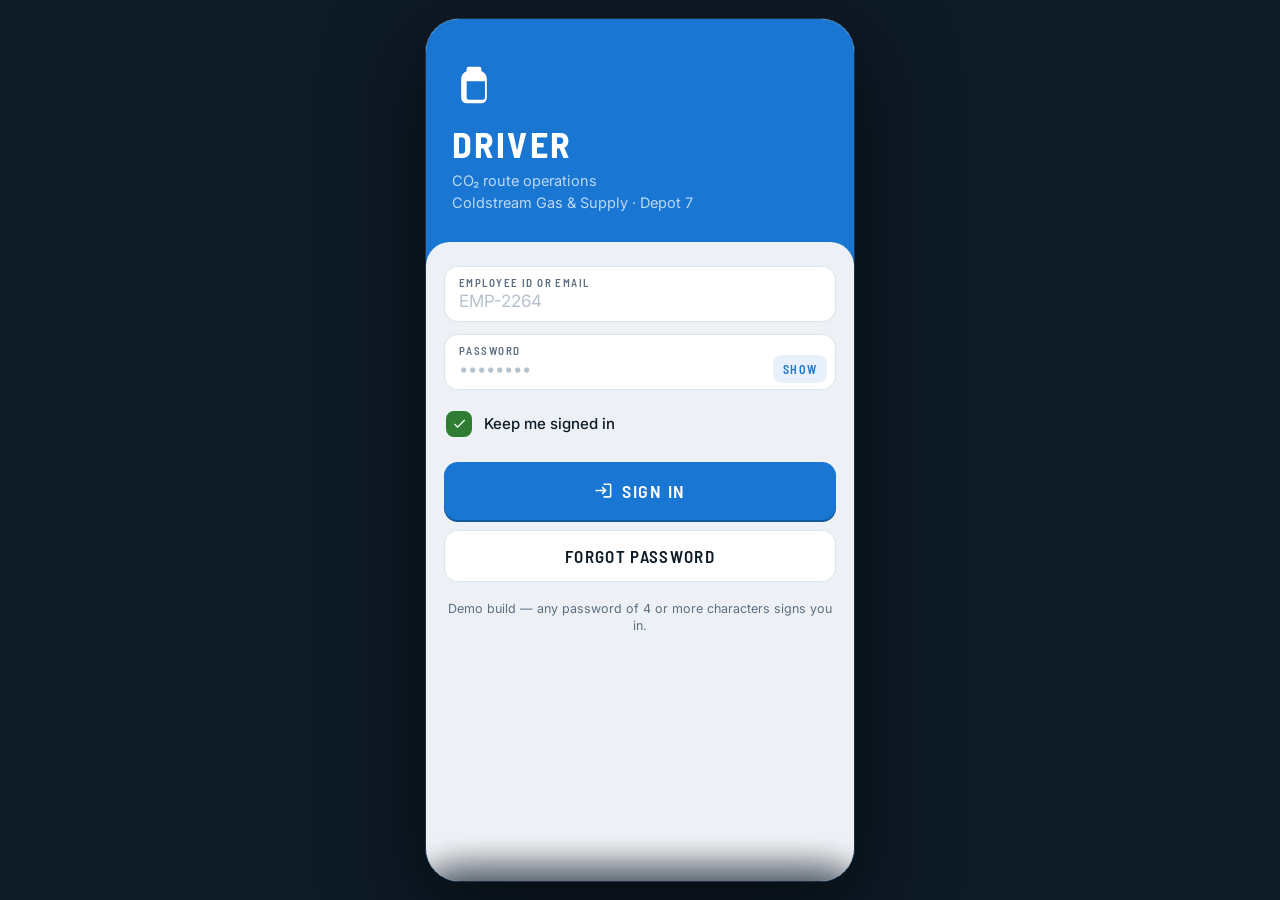
==== driver-app.html @ 8255670f "Add files via upload" ====
<!DOCTYPE html>
<html lang="en">
<head>
<meta charset="utf-8">
<meta name="viewport" content="width=device-width,initial-scale=1,viewport-fit=cover,maximum-scale=1">
<title>Driver App — CO₂ Route</title>
<meta name="theme-color" content="#1976D2">
<meta name="mobile-web-app-capable" content="yes">
<meta name="apple-mobile-web-app-capable" content="yes">
<meta name="apple-mobile-web-app-status-bar-style" content="black-translucent">
<meta name="apple-mobile-web-app-title" content="Driver">
<link rel="manifest" href="manifest.json">
<link rel="preconnect" href="https://fonts.googleapis.com">
<link rel="preconnect" href="https://fonts.gstatic.com" crossorigin>
<link href="https://fonts.googleapis.com/css2?family=Barlow+Semi+Condensed:wght@500;600;700&family=Inter:wght@400;500;600;700&display=swap" rel="stylesheet">
<style>
/* ============================================================
   DESIGN TOKENS
   Palette is fixed by brief. Neutrals + amber added for the
   states the brief implies (pending, paused, skipped).
   ============================================================ */
:root{
  --blue:#1976D2;        /* header / primary CTA        */
  --blue-dk:#12579B;
  --blue-tint:#E8F1FB;
  --green:#2E7D32;       /* completed                    */
  --green-tint:#E9F3EA;
  --cyan:#0288D1;        /* current stop                 */
  --cyan-tint:#E4F3FB;
  --red:#D32F2F;         /* problems                     */
  --red-tint:#FBEAEA;
  --amber:#F9A825;       /* paused / pending / skipped   */
  --amber-tint:#FEF5E2;

  --ink:#0E1A26;
  --slate:#5C6F80;
  --mute:#8A9AA8;
  --line:#DCE4EC;
  --canvas:#EDF1F5;
  --panel:#FFFFFF;

  --r-sm:10px; --r-md:14px; --r-lg:18px; --r-xl:24px;
  --tap:52px;
  --sh-1:0 1px 2px rgba(14,26,38,.06),0 1px 1px rgba(14,26,38,.04);
  --sh-2:0 4px 16px rgba(14,26,38,.10);
  --sh-3:0 -8px 40px rgba(14,26,38,.28);

  --display:'Barlow Semi Condensed',-apple-system,'Segoe UI',sans-serif;
  --body:'Inter',-apple-system,BlinkMacSystemFont,'Segoe UI',Roboto,sans-serif;

  --safe-t:env(safe-area-inset-top,0px);
  --safe-b:env(safe-area-inset-bottom,0px);
}
*,*::before,*::after{box-sizing:border-box}
html,body{height:100%}
body{
  margin:0;font-family:var(--body);color:var(--ink);
  background:#0E1A26;
  -webkit-font-smoothing:antialiased;
  -webkit-tap-highlight-color:transparent;
  overscroll-behavior-y:none;
}
button,input,select,textarea{font:inherit;color:inherit}
button{cursor:pointer;border:0;background:none}
:focus-visible{outline:3px solid var(--cyan);outline-offset:2px;border-radius:4px}

/* device frame on desktop; edge-to-edge on phones */
#app{
  position:relative;width:100%;max-width:430px;min-width:320px;margin:0 auto;
  height:100dvh;background:var(--canvas);overflow:hidden;
  display:flex;flex-direction:column;
}
@media (min-width:520px){
  body{display:flex;align-items:center;justify-content:center;padding:20px}
  #app{height:min(920px,96dvh);border-radius:34px;box-shadow:0 30px 90px rgba(0,0,0,.55);border:1px solid #223244}
}

/* ============================================================ TYPE */
.eyebrow{font-family:var(--display);font-size:12px;font-weight:600;letter-spacing:.14em;text-transform:uppercase;color:var(--mute)}
.num{font-family:var(--display);font-weight:700;font-variant-numeric:tabular-nums;letter-spacing:-.01em}
h1,h2,h3{margin:0;font-weight:700;letter-spacing:-.02em}

/* ============================================================ SCREENS */
.screen{display:none;flex:1;min-height:0;flex-direction:column}
.screen.on{display:flex}
.scroll{flex:1;min-height:0;overflow-y:auto;-webkit-overflow-scrolling:touch;overscroll-behavior:contain}
.pad{padding:16px 16px 28px}

/* ============================================================ TOP BAR */
.topbar{
  background:var(--blue);color:#fff;padding:calc(var(--safe-t) + 10px) 14px 0;
  box-shadow:var(--sh-2);z-index:5;flex:none;
}
.topbar.plain{padding-bottom:14px}
.tb-row{display:flex;align-items:center;gap:12px;min-height:44px}
.tb-title{font-family:var(--display);font-size:21px;font-weight:600;letter-spacing:.01em;line-height:1.1}
.tb-sub{font-size:11.5px;color:#BBD9F5;letter-spacing:.02em;margin-top:1px}
.tb-btn{
  width:44px;height:44px;border-radius:12px;display:grid;place-items:center;
  background:rgba(255,255,255,.14);color:#fff;flex:none;
}
.tb-btn:active{background:rgba(255,255,255,.28)}
.tb-btn.on{background:var(--amber);color:#3A2600}
.tb-btn svg{width:20px;height:20px;fill:currentColor}

/* ---- SIGNATURE: TANK GAUGE ------------------------------- */
.gauge{padding:12px 0 13px}
.gauge-head{display:flex;align-items:baseline;justify-content:space-between;margin-bottom:7px}
.gauge-label{font-family:var(--display);font-size:11px;font-weight:600;letter-spacing:.16em;text-transform:uppercase;color:#A8CDF0}
.gauge-read{font-family:var(--display);font-size:15px;font-weight:700;color:#fff;font-variant-numeric:tabular-nums}
.gauge-read small{font-size:11px;font-weight:600;color:#A8CDF0;letter-spacing:.06em}
.ticks{display:flex;gap:2px;height:14px;align-items:stretch}
.tick{flex:1;background:rgba(255,255,255,.16);border-radius:2px;transition:background .45s ease}
.tick.full{background:#fff}
.tick.spent{background:rgba(255,255,255,.34)}
.gauge-foot{display:flex;justify-content:space-between;margin-top:7px;font-size:11.5px;color:#BBD9F5;letter-spacing:.03em}
.gauge-foot b{color:#fff;font-family:var(--display);font-size:13px;letter-spacing:.02em}

/* ============================================================ BANNERS */
.banner{
  display:flex;gap:10px;align-items:flex-start;padding:11px 13px;border-radius:var(--r-md);
  font-size:13.5px;line-height:1.4;margin-bottom:12px;
}
.banner.paused{background:var(--amber-tint);border:1.5px solid #EBC26A;color:#6B4B00}
.banner.alert{background:var(--cyan-tint);border:1.5px solid #9BD3EF;color:#0B4A66}
.banner b{display:block;font-size:13px;margin-bottom:1px}
.banner .x{margin-left:auto;font-size:20px;line-height:1;color:inherit;opacity:.5;padding:0 2px}

/* ============================================================ BUTTONS */
.btn{
  width:100%;min-height:var(--tap);border-radius:var(--r-md);
  font-family:var(--display);font-size:17px;font-weight:600;letter-spacing:.08em;text-transform:uppercase;
  display:flex;align-items:center;justify-content:center;gap:9px;
  transition:transform .08s ease,filter .15s ease;
}
.btn:active{transform:scale(.985);filter:brightness(.94)}
.btn svg{width:19px;height:19px;fill:currentColor}
.btn-primary{background:var(--blue);color:#fff;box-shadow:0 2px 0 var(--blue-dk)}
.btn-danger{background:var(--red);color:#fff;box-shadow:0 2px 0 #9E2020}
.btn-cyan{background:var(--cyan);color:#fff;box-shadow:0 2px 0 #01669B}
.btn-green{background:var(--green);color:#fff;box-shadow:0 2px 0 #1F5B23}
.btn-ghost{background:var(--panel);color:var(--ink);border:1.5px solid var(--line)}
.btn-xl{min-height:58px;font-size:18px}
.btn:disabled{opacity:.45;box-shadow:none;pointer-events:none}
.btn-row{display:flex;gap:10px}
.btn-row .btn{flex:1}

/* ============================================================ CARDS */
.card{background:var(--panel);border-radius:var(--r-lg);box-shadow:var(--sh-1);border:1px solid var(--line);overflow:hidden}
.card + .card{margin-top:12px}
.sect{margin:22px 0 10px;display:flex;align-items:center;gap:9px}
.sect:first-child{margin-top:4px}
.sect .eyebrow{white-space:nowrap}
.sect hr{flex:1;border:0;border-top:1px solid var(--line);margin:0}

/* ---- pills ---- */
.pill{
  display:inline-flex;align-items:center;gap:5px;padding:4px 10px;border-radius:999px;
  font-family:var(--display);font-size:11.5px;font-weight:600;letter-spacing:.1em;text-transform:uppercase;
}
.pill-green{background:var(--green-tint);color:var(--green)}
.pill-cyan{background:var(--cyan-tint);color:#01659A}
.pill-blue{background:var(--blue-tint);color:var(--blue-dk)}
.pill-red{background:var(--red-tint);color:var(--red)}
.pill-amber{background:var(--amber-tint);color:#8A5C00}
.pill-grey{background:#EEF2F6;color:var(--slate)}
.dot{width:6px;height:6px;border-radius:50%;background:currentColor}

/* ============================================================ FORM FIELDS
   Full-width, rounded, inset floating label. */
.field{
  position:relative;display:block;width:100%;background:var(--panel);
  border:1.5px solid var(--line);border-radius:var(--r-md);
  padding:9px 14px 10px;margin-bottom:12px;transition:border-color .15s,box-shadow .15s;
}
.field:focus-within{border-color:var(--blue);box-shadow:0 0 0 3px rgba(25,118,210,.14)}
.field > span{
  display:block;font-family:var(--display);font-size:11px;font-weight:600;
  letter-spacing:.13em;text-transform:uppercase;color:var(--slate);margin-bottom:2px;
}
.field:focus-within > span{color:var(--blue)}
.field input,.field select,.field textarea{
  width:100%;border:0;background:none;outline:none;font-size:17px;font-weight:500;padding:0;
}
.field input::placeholder,.field textarea::placeholder{color:#B6C2CD;font-weight:400}
.field textarea{resize:none;line-height:1.45;font-size:15.5px}
.field select{-webkit-appearance:none;appearance:none;font-family:var(--display);font-size:19px;font-weight:600}
.field.sel::after{
  content:"";position:absolute;right:16px;top:50%;width:9px;height:9px;
  border-right:2.5px solid var(--slate);border-bottom:2.5px solid var(--slate);
  transform:translateY(-70%) rotate(45deg);pointer-events:none;
}
.field .unit{position:absolute;right:14px;bottom:11px;font-family:var(--display);font-size:14px;font-weight:600;color:var(--mute);letter-spacing:.06em}
.field .pre{font-family:var(--display);font-size:17px;font-weight:600;color:var(--mute);margin-right:2px}
.field .inline{display:flex;align-items:center}
.field.big input{font-family:var(--display);font-size:30px;font-weight:700;letter-spacing:-.01em}
.field.locked{background:#F4F7F9;border-style:dashed}
.field-2{display:flex;gap:10px}
.field-2 .field{flex:1}
.hint{font-size:12.5px;color:var(--slate);margin:-6px 2px 14px;line-height:1.4}

/* ---- checklist ---- */
.check{
  display:flex;align-items:center;gap:12px;min-height:var(--tap);
  padding:0 14px;border-bottom:1px solid var(--line);
}
.check:last-child{border-bottom:0}
.check input{position:absolute;opacity:0;pointer-events:none}
.check .box{
  width:26px;height:26px;border-radius:8px;border:2px solid #C2CDD8;flex:none;
  display:grid;place-items:center;transition:.15s;
}
.check .box svg{width:15px;height:15px;fill:#fff;opacity:0;transform:scale(.6);transition:.15s}
.check input:checked ~ .box{background:var(--green);border-color:var(--green)}
.check input:checked ~ .box svg{opacity:1;transform:scale(1)}
.check input:focus-visible ~ .box{outline:3px solid var(--cyan);outline-offset:2px}
.check span{font-size:15px;font-weight:500}

/* ============================================================ ROUTE LIST */
.route-item{display:block;width:100%;text-align:left;padding:15px 16px;border-bottom:1px solid var(--line)}
.route-item:last-child{border-bottom:0}
.route-item:active{background:var(--blue-tint)}
.route-top{display:flex;align-items:center;gap:10px;margin-bottom:5px}
.route-code{font-family:var(--display);font-size:18px;font-weight:700;letter-spacing:.02em}
.route-name{font-size:14px;color:var(--slate);margin-bottom:9px}
.route-meta{display:flex;align-items:center;gap:14px;font-size:12.5px;color:var(--slate)}
.route-meta b{font-family:var(--display);font-size:14px;color:var(--ink);letter-spacing:.02em}
.mini-bar{height:5px;border-radius:3px;background:var(--canvas);overflow:hidden;margin-top:11px}
.mini-bar i{display:block;height:100%;border-radius:3px;background:var(--cyan);transition:width .5s}
.mini-bar.done i{background:var(--green)}

/* ============================================================ STOP SPINE
   Sequence is real information here — stops must be run in order,
   so the route renders as a literal line with numbered nodes. */
.spine{position:relative;padding-left:38px}
.spine::before{
  content:"";position:absolute;left:14px;top:16px;bottom:16px;width:2px;
  background:repeating-linear-gradient(180deg,var(--line) 0 6px,transparent 6px 12px);
}
.stop{position:relative;margin-bottom:12px}
.node{
  position:absolute;left:-38px;top:16px;width:30px;height:30px;border-radius:50%;
  display:grid;place-items:center;font-family:var(--display);font-size:14px;font-weight:700;
  background:var(--canvas);color:var(--slate);border:2px solid var(--canvas);box-shadow:0 0 0 4px var(--canvas);
}
.node svg{width:16px;height:16px;fill:#fff}
.stop.done .node{background:var(--green);color:#fff;border-color:var(--green)}
.stop.current .node{background:var(--cyan);color:#fff;border-color:var(--cyan)}
.stop.skipped .node{background:var(--amber);color:#4A3200;border-color:var(--amber)}

.stop-card{background:var(--panel);border-radius:var(--r-lg);border:1px solid var(--line);box-shadow:var(--sh-1);padding:14px}
.stop.current .stop-card{
  border:2px solid var(--cyan);box-shadow:0 6px 22px rgba(2,136,209,.20);padding:15px 14px 14px;
}
.stop.pending .stop-card{background:#F6F8FA;box-shadow:none;border-color:#E3E9EF}
.stop.pending .cust{color:var(--slate)}
.stop.done .stop-card{border-left:4px solid var(--green)}
.stop-head{display:flex;align-items:flex-start;gap:10px;margin-bottom:3px}
.cust{font-size:16.5px;font-weight:700;letter-spacing:-.01em;line-height:1.25;flex:1}
.addr{font-size:13.5px;color:var(--slate);line-height:1.45}
.stop.current .addr{font-size:14.5px;color:#3D4E5C}
.stop-tags{display:flex;flex-wrap:wrap;gap:6px;margin-top:10px}
.readout{display:flex;gap:0;margin-top:12px;border-top:1px solid var(--line);padding-top:11px}
.readout div{flex:1;border-right:1px solid var(--line);padding-right:10px}
.readout div:last-child{border-right:0;padding-left:12px}
.readout .k{font-family:var(--display);font-size:10.5px;font-weight:600;letter-spacing:.13em;text-transform:uppercase;color:var(--mute)}
.readout .v{font-family:var(--display);font-size:19px;font-weight:700;margin-top:1px;font-variant-numeric:tabular-nums}
.readout .v.green{color:var(--green)}
.stop-note{margin-top:9px;font-size:13px;color:var(--slate);background:var(--canvas);border-radius:var(--r-sm);padding:8px 10px;line-height:1.4}
.stop .btn{margin-top:13px}
.eta{font-family:var(--display);font-size:13px;font-weight:600;color:var(--slate);letter-spacing:.04em;white-space:nowrap;padding-top:2px}

/* ============================================================ MAP */
.mapwrap{position:relative;background:#E6EDF2;border-radius:var(--r-lg);overflow:hidden;border:1px solid var(--line)}
.mapwrap svg{display:block;width:100%;height:auto}
.map-badge{
  position:absolute;left:12px;top:12px;background:rgba(255,255,255,.94);backdrop-filter:blur(6px);
  border-radius:999px;padding:6px 12px;font-family:var(--display);font-size:12px;font-weight:600;
  letter-spacing:.1em;text-transform:uppercase;color:var(--slate);box-shadow:var(--sh-1);
}
.gps-grid{display:flex;gap:10px;margin-top:12px}
.gps-grid .card{flex:1;padding:12px 13px;margin:0}
.gps-grid .k{font-family:var(--display);font-size:10.5px;font-weight:600;letter-spacing:.13em;text-transform:uppercase;color:var(--mute)}
.gps-grid .v{font-family:var(--display);font-size:20px;font-weight:700;margin-top:2px;font-variant-numeric:tabular-nums}
@keyframes ping{0%{r:7;opacity:.55}100%{r:22;opacity:0}}
.ping{animation:ping 2.2s ease-out infinite}

/* ============================================================ CHAT */
.chat{flex:1;min-height:0;display:flex;flex-direction:column;background:var(--canvas)}
.chat-log{flex:1;min-height:0;overflow-y:auto;padding:14px 14px 6px;display:flex;flex-direction:column;gap:9px}
.msg{max-width:82%;padding:10px 13px;border-radius:16px;font-size:14.5px;line-height:1.45;box-shadow:var(--sh-1)}
.msg .who{font-family:var(--display);font-size:10.5px;font-weight:600;letter-spacing:.13em;text-transform:uppercase;opacity:.65;margin-bottom:3px}
.msg .t{display:block;font-size:10.5px;opacity:.55;margin-top:5px;font-variant-numeric:tabular-nums}
.msg.them{align-self:flex-start;background:var(--panel);border-bottom-left-radius:5px}
.msg.me{align-self:flex-end;background:var(--blue);color:#fff;border-bottom-right-radius:5px}
.msg.sys{align-self:center;max-width:92%;background:var(--cyan-tint);border:1.5px solid #9BD3EF;color:#0B4A66;font-size:13px;text-align:center;border-radius:12px}
.chat-bar{flex:none;background:var(--panel);border-top:1px solid var(--line);padding:10px 12px calc(10px + var(--safe-b));display:flex;gap:9px;align-items:flex-end}
.chat-bar textarea{
  flex:1;min-height:46px;max-height:110px;border:1.5px solid var(--line);border-radius:23px;
  padding:12px 16px;font-size:15px;outline:none;resize:none;background:var(--canvas);line-height:1.35;
}
.chat-bar textarea:focus{border-color:var(--blue);background:#fff}
.icon-btn{width:46px;height:46px;border-radius:50%;flex:none;display:grid;place-items:center;background:var(--canvas);color:var(--slate);border:1.5px solid var(--line)}
.icon-btn svg{width:21px;height:21px;fill:currentColor}
.icon-btn.on{background:var(--blue);border-color:var(--blue);color:#fff}
.icon-btn.rec{background:var(--red);border-color:var(--red);color:#fff;animation:rec 1.1s ease-in-out infinite}
@keyframes rec{50%{box-shadow:0 0 0 9px rgba(211,47,47,.22)}}
.voice-strip{display:flex;gap:8px;padding:9px 14px;background:var(--panel);border-bottom:1px solid var(--line);align-items:center;flex:none}
.voice-strip .eyebrow{margin-right:auto}
.tog{display:flex;align-items:center;gap:7px;padding:6px 11px;border-radius:999px;background:var(--canvas);border:1.5px solid var(--line);font-family:var(--display);font-size:12px;font-weight:600;letter-spacing:.09em;text-transform:uppercase;color:var(--slate)}
.tog.on{background:var(--green-tint);border-color:var(--green);color:var(--green)}
.tog svg{width:15px;height:15px;fill:currentColor}

/* ============================================================ PROBLEM LIST */
.prob{display:flex;gap:12px;padding:14px 15px;border-bottom:1px solid var(--line)}
.prob:last-child{border-bottom:0}
.prob-ic{width:38px;height:38px;border-radius:11px;flex:none;display:grid;place-items:center}
.prob-ic svg{width:20px;height:20px;fill:#fff}
.prob b{display:block;font-size:15px;margin-bottom:2px}
.prob p{margin:0;font-size:13px;color:var(--slate);line-height:1.45}
.prob .t{font-family:var(--display);font-size:11.5px;letter-spacing:.08em;color:var(--mute);margin-top:6px;display:block;text-transform:uppercase}
.empty{text-align:center;padding:44px 26px;color:var(--slate)}
.empty svg{width:46px;height:46px;fill:#C6D2DC;margin-bottom:12px}
.empty b{display:block;font-size:16px;color:var(--ink);margin-bottom:5px}
.empty p{margin:0;font-size:14px;line-height:1.5}

/* ============================================================ BOTTOM NAV */
.nav{
  flex:none;display:flex;background:var(--panel);border-top:1px solid var(--line);
  padding-bottom:var(--safe-b);box-shadow:0 -2px 12px rgba(14,26,38,.05);z-index:4;
}
.nav button{
  flex:1;min-height:58px;display:flex;flex-direction:column;align-items:center;justify-content:center;gap:3px;
  color:var(--mute);position:relative;padding-top:4px;
}
.nav svg{width:23px;height:23px;fill:currentColor}
.nav span{font-family:var(--display);font-size:11px;font-weight:600;letter-spacing:.09em;text-transform:uppercase}
.nav button.on{color:var(--blue)}
.nav .badge{
  position:absolute;top:5px;right:50%;margin-right:-24px;min-width:18px;height:18px;padding:0 5px;
  border-radius:9px;background:var(--red);color:#fff;font-family:var(--display);font-size:11px;font-weight:700;
  display:grid;place-items:center;
}

/* ============================================================ SHEETS */
.scrim{position:absolute;inset:0;background:rgba(10,20,30,.55);opacity:0;pointer-events:none;transition:opacity .22s;z-index:20;backdrop-filter:blur(2px)}
.scrim.on{opacity:1;pointer-events:auto}
.sheet{
  position:absolute;left:0;right:0;bottom:0;z-index:21;background:var(--canvas);
  border-radius:var(--r-xl) var(--r-xl) 0 0;box-shadow:var(--sh-3);
  transform:translateY(101%);transition:transform .3s cubic-bezier(.32,.72,0,1);
  max-height:94%;display:flex;flex-direction:column;
}
.sheet.on{transform:translateY(0)}
.grab{width:38px;height:4px;border-radius:2px;background:#C6D2DC;margin:9px auto 0;flex:none}
.sheet-head{padding:12px 18px 13px;border-bottom:1px solid var(--line);background:var(--panel);flex:none}
.sheet-head h2{font-size:19px}
.sheet-head .sub{font-size:13.5px;color:var(--slate);margin-top:3px;line-height:1.45}
.sheet-body{overflow-y:auto;padding:16px 16px 8px;flex:1;min-height:0}
.sheet-foot{padding:12px 16px calc(14px + var(--safe-b));border-top:1px solid var(--line);background:var(--panel);flex:none}
.sheet-tags{display:flex;flex-wrap:wrap;gap:6px;margin-top:9px}

/* issue picker */
.issue{
  display:flex;align-items:center;gap:13px;width:100%;text-align:left;padding:15px;
  background:var(--panel);border:1.5px solid var(--line);border-radius:var(--r-lg);margin-bottom:11px;
}
.issue:active{transform:scale(.99)}
.issue.sel{border-color:var(--red);background:var(--red-tint)}
.issue-ic{width:44px;height:44px;border-radius:13px;flex:none;display:grid;place-items:center}
.issue-ic svg{width:23px;height:23px;fill:#fff}
.issue b{display:block;font-size:16px;margin-bottom:2px}
.issue p{margin:0;font-size:13px;color:var(--slate);line-height:1.4}

/* ============================================================ SUMMARY */
.metrics{display:grid;grid-template-columns:1fr 1fr;gap:11px}
.metric{background:var(--panel);border:1px solid var(--line);border-radius:var(--r-lg);padding:14px;box-shadow:var(--sh-1)}
.metric .k{font-family:var(--display);font-size:11px;font-weight:600;letter-spacing:.13em;text-transform:uppercase;color:var(--slate);line-height:1.3}
.metric .v{font-family:var(--display);font-size:32px;font-weight:700;margin-top:6px;line-height:1;font-variant-numeric:tabular-nums;letter-spacing:-.02em}
.metric .u{font-size:14px;font-weight:600;color:var(--mute);margin-left:3px}
.metric.wide{grid-column:1/-1}
.metric.green .v{color:var(--green)}
.metric.blue .v{color:var(--blue)}
.hero-tank{background:var(--ink);color:#fff;border-radius:var(--r-lg);padding:18px;text-align:center;margin-bottom:14px}
.hero-tank .k{font-family:var(--display);font-size:11.5px;letter-spacing:.18em;text-transform:uppercase;color:#7E93A5}
.hero-tank .v{font-family:var(--display);font-size:52px;font-weight:700;line-height:1;margin:7px 0 2px;letter-spacing:-.02em}
.hero-tank .s{font-size:13px;color:#9DB2C2}

/* ============================================================ TOAST */
.toast{
  position:absolute;left:14px;right:14px;bottom:calc(74px + var(--safe-b));z-index:40;
  background:var(--ink);color:#fff;border-radius:var(--r-md);padding:13px 15px;
  font-size:14px;line-height:1.4;box-shadow:var(--sh-2);display:flex;gap:10px;align-items:center;
  transform:translateY(20px);opacity:0;pointer-events:none;transition:.25s;
}
.toast.on{transform:translateY(0);opacity:1}
.toast svg{width:19px;height:19px;fill:#6FD07A;flex:none}
.toast.warn svg{fill:var(--amber)}

.splash{position:absolute;inset:0;background:var(--blue);z-index:60;display:grid;place-items:center;transition:opacity .4s}
.splash.off{opacity:0;pointer-events:none}
.splash .mark{text-align:center;color:#fff}
.splash .mark svg{width:62px;height:62px;fill:#fff;margin-bottom:14px}
.splash .mark b{display:block;font-family:var(--display);font-size:26px;letter-spacing:.08em;text-transform:uppercase}
.splash .mark span{font-size:13px;color:#BBD9F5;letter-spacing:.05em}

/* ============================================================ AUTH */
.auth{background:var(--blue)}
.auth-wrap{flex:1;min-height:0;overflow-y:auto;display:flex;flex-direction:column}
.auth-top{padding:calc(var(--safe-t) + 44px) 26px 28px;color:#fff;flex:none}
.auth-top > svg{width:44px;height:44px;fill:#fff;margin-bottom:15px}
.auth-top h1{font-family:var(--display);font-size:36px;letter-spacing:.06em;text-transform:uppercase;line-height:1}
.auth-top p{margin:8px 0 0;font-size:14.5px;color:#BBD9F5;line-height:1.5}
.auth-card{background:var(--canvas);border-radius:var(--r-xl) var(--r-xl) 0 0;padding:24px 18px calc(26px + var(--safe-b));flex:1}
.field .rev{
  position:absolute;right:8px;bottom:6px;padding:7px 10px;border-radius:9px;
  font-family:var(--display);font-size:12px;font-weight:600;letter-spacing:.1em;
  text-transform:uppercase;color:var(--blue);background:var(--blue-tint);
}
.check.bare{background:none;border:0;padding:0;margin:2px 2px 16px;min-height:44px}
.errmsg{
  display:flex;gap:8px;align-items:center;background:var(--red-tint);color:var(--red);
  border-radius:var(--r-md);padding:11px 13px;font-size:13.5px;line-height:1.4;margin:-4px 0 14px;
}
.field.err{border-color:var(--red)}
.field.err > span{color:var(--red)}

/* ============================================================ HOME */
.hero{
  background:linear-gradient(158deg,#1E86EA 0%,#1976D2 46%,#12579B 100%);
  color:#fff;border-radius:var(--r-xl);padding:17px 17px 15px;box-shadow:var(--sh-2);
}
.hero-top{display:flex;align-items:flex-start;gap:10px;margin-bottom:13px}
.hero-top .k{font-family:var(--display);font-size:11px;font-weight:600;letter-spacing:.16em;text-transform:uppercase;color:#A8CDF0}
.hero-top h2{font-size:19px;letter-spacing:-.01em;margin-top:3px;line-height:1.25}
.hero .pill{background:rgba(255,255,255,.2);color:#fff}
.hero .btn{margin-top:13px}
.hero .btn-white{background:#fff;color:var(--blue-dk);box-shadow:0 2px 0 rgba(0,0,0,.14)}
.hero-line{display:flex;gap:14px;font-size:12.5px;color:#BBD9F5;margin-top:11px}
.hero-line b{font-family:var(--display);font-size:15px;color:#fff;letter-spacing:.02em}
.hero.off{background:var(--panel);color:var(--ink);border:1px solid var(--line);box-shadow:var(--sh-1)}
.hero.off .k{color:var(--mute)}
.hero.off .hero-line{color:var(--slate)}
.hero.off .hero-line b{color:var(--ink)}
.hero.off .pill{background:var(--blue-tint);color:var(--blue-dk)}

.strip{display:flex;background:var(--panel);border:1px solid var(--line);border-radius:var(--r-lg);overflow:hidden;box-shadow:var(--sh-1)}
.strip div{flex:1;padding:12px 6px;border-right:1px solid var(--line);text-align:center}
.strip div:last-child{border-right:0}
.strip .k{font-family:var(--display);font-size:10px;font-weight:600;letter-spacing:.1em;text-transform:uppercase;color:var(--mute)}
.strip .v{font-family:var(--display);font-size:20px;font-weight:700;margin-top:2px;font-variant-numeric:tabular-nums}

.quick{display:grid;grid-template-columns:1fr 1fr;gap:11px}
.tile{
  background:var(--panel);border:1px solid var(--line);border-radius:var(--r-lg);padding:14px;
  text-align:left;box-shadow:var(--sh-1);min-height:104px;display:flex;flex-direction:column;
  justify-content:flex-end;position:relative;
}
.tile:active{transform:scale(.985)}
.tile .ic{width:38px;height:38px;border-radius:12px;display:grid;place-items:center;margin-bottom:auto}
.tile .ic svg{width:20px;height:20px;fill:#fff}
.tile b{font-size:15px;display:block;margin-top:11px;letter-spacing:-.01em}
.tile small{font-size:12.5px;color:var(--slate);line-height:1.35;display:block;margin-top:2px}
.tile .n{
  position:absolute;top:12px;right:12px;min-width:20px;height:20px;padding:0 6px;border-radius:10px;
  background:var(--red);color:#fff;font-family:var(--display);font-size:12px;font-weight:700;display:grid;place-items:center;
}
.tile.dim{opacity:.55}

/* ============================================================ AVATAR + PROFILE */
.avatar{
  width:44px;height:44px;border-radius:14px;display:grid;place-items:center;flex:none;
  font-family:var(--display);font-size:17px;font-weight:700;letter-spacing:.04em;
  background:rgba(255,255,255,.2);color:#fff;
}
.avatar.lg{width:74px;height:74px;border-radius:24px;font-size:29px;background:var(--blue-tint);color:var(--blue)}
.prof-head{display:flex;gap:15px;align-items:center;padding:4px 2px 6px}
.prof-head h2{font-size:21px;letter-spacing:-.02em}
.prof-head p{margin:2px 0 8px;font-size:13.5px;color:var(--slate)}

.row{display:flex;align-items:center;gap:12px;width:100%;text-align:left;padding:13px 15px;border-bottom:1px solid var(--line);min-height:var(--tap)}
.row:last-child{border-bottom:0}
.row .ic{width:36px;height:36px;border-radius:11px;display:grid;place-items:center;background:var(--blue-tint);color:var(--blue);flex:none}
.row .ic svg{width:19px;height:19px;fill:currentColor}
.row .tx{flex:1;min-width:0}
.row b{font-size:15px;font-weight:600;display:block;letter-spacing:-.01em}
.row small{font-size:12.5px;color:var(--slate);display:block;margin-top:1px;line-height:1.35}
.row .chev{width:8px;height:8px;border-right:2.5px solid #B6C2CD;border-bottom:2.5px solid #B6C2CD;transform:rotate(-45deg);flex:none;margin-left:4px}
.row .val{font-family:var(--display);font-size:15px;font-weight:600;color:var(--slate);letter-spacing:.02em;white-space:nowrap}
.row.danger .ic{background:var(--red-tint);color:var(--red)}
.row.danger b{color:var(--red)}
button.row:active{background:var(--canvas)}

.sw{width:48px;height:28px;border-radius:14px;background:#C9D4DE;position:relative;transition:background .2s;flex:none}
.sw i{position:absolute;top:3px;left:3px;width:22px;height:22px;border-radius:50%;background:#fff;transition:left .2s;box-shadow:0 1px 3px rgba(14,26,38,.32)}
.sw.on{background:var(--green)}
.sw.on i{left:23px}

/* ============================================================ PASSWORD */
.reqs{display:grid;gap:7px;margin:-2px 2px 14px}
.req{display:flex;align-items:center;gap:9px;font-size:13px;color:var(--slate)}
.req i{width:17px;height:17px;border-radius:50%;border:1.5px solid #C6D2DC;display:grid;place-items:center;flex:none}
.req i svg{width:10px;height:10px;fill:#fff;opacity:0;transition:.15s}
.req.ok{color:var(--green)}
.req.ok i{background:var(--green);border-color:var(--green)}
.req.ok i svg{opacity:1}
.meter{height:6px;border-radius:3px;background:#E0E7ED;overflow:hidden;margin:-4px 2px 7px}
.meter i{display:block;height:100%;width:0;border-radius:3px;transition:width .3s,background .3s}
.meter-lbl{font-family:var(--display);font-size:11.5px;font-weight:600;letter-spacing:.11em;text-transform:uppercase;margin:0 2px 14px}

.navslot{flex:none}

@media (prefers-reduced-motion:reduce){
  *{animation-duration:.01ms!important;transition-duration:.01ms!important}
}
</style>
</head>
<body>
<div id="app" role="application" aria-label="CO2 driver route app">

  <!-- ═══════════ SPLASH ═══════════ -->
  <div class="splash" id="splash">
    <div class="mark">
      <svg viewBox="0 0 24 24"><path d="M9 2h6a1 1 0 0 1 1 1v1.4a5 5 0 0 1 3 4.6v10a3 3 0 0 1-3 3H8a3 3 0 0 1-3-3V9a5 5 0 0 1 3-4.6V3a1 1 0 0 1 1-1zm-1 8v9a1 1 0 0 0 1 1h8a1 1 0 0 0 1-1v-9H8z"/></svg>
      <b>Driver</b><span>CO₂ Route Operations</span>
    </div>
  </div>

  <!-- ═══════════ 0a. SIGN IN ═══════════ -->
  <section class="screen auth" id="s-login" aria-label="Sign in">
    <div class="auth-wrap">
      <div class="auth-top">
        <svg viewBox="0 0 24 24"><path d="M9 2h6a1 1 0 0 1 1 1v1.4a5 5 0 0 1 3 4.6v10a3 3 0 0 1-3 3H8a3 3 0 0 1-3-3V9a5 5 0 0 1 3-4.6V3a1 1 0 0 1 1-1zm-1 8v9a1 1 0 0 0 1 1h8a1 1 0 0 0 1-1v-9H8z"/></svg>
        <h1>Driver</h1>
        <p>CO₂ route operations<br>Coldstream Gas &amp; Supply · Depot 7</p>
      </div>
      <div class="auth-card">
        <label class="field">
          <span>Employee ID or email</span>
          <input id="l-user" type="text" autocomplete="username" autocapitalize="none" spellcheck="false" placeholder="EMP-2264">
        </label>
        <label class="field">
          <span>Password</span>
          <input id="l-pass" type="password" autocomplete="current-password" placeholder="••••••••">
          <button class="rev" id="l-rev" type="button" aria-label="Show password">Show</button>
        </label>
        <div id="l-err"></div>
        <label class="check bare">
          <input type="checkbox" id="l-keep" checked>
          <i class="box"><svg viewBox="0 0 24 24"><path d="M9 16.2 4.8 12l-1.4 1.4L9 19 21 7l-1.4-1.4z"/></svg></i>
          <span>Keep me signed in</span>
        </label>
        <button class="btn btn-primary btn-xl" id="btn-login">
          <svg viewBox="0 0 24 24"><path d="M11 7 9.6 8.4 12.2 11H2v2h10.2l-2.6 2.6L11 17l5-5-5-5zm9-4h-8v2h8v14h-8v2h8a2 2 0 0 0 2-2V5a2 2 0 0 0-2-2z"/></svg>
          Sign in
        </button>
        <button class="btn btn-ghost" id="btn-forgot" style="margin-top:10px">Forgot password</button>
        <p class="hint" style="margin:18px 2px 0;text-align:center">Demo build — any password of 4 or more characters signs you in.</p>
      </div>
    </div>
  </section>

  <!-- ═══════════ 0b. HOME ═══════════ -->
  <section class="screen" id="s-home" aria-label="Home">
    <header class="topbar plain">
      <div class="tb-row">
        <button class="avatar" id="home-avatar" aria-label="Open profile">ME</button>
        <div style="flex:1;min-width:0">
          <div class="tb-title" id="home-greet">Good morning, Marcus</div>
          <div class="tb-sub" id="home-date">Mon 25 Aug · Depot 7</div>
        </div>
        <button class="tb-btn" id="bell-home" aria-label="Dispatch alerts">
          <svg viewBox="0 0 24 24"><path d="M12 22a2.5 2.5 0 0 0 2.45-2h-4.9A2.5 2.5 0 0 0 12 22zm7-6v-5a7 7 0 0 0-5.5-6.83V3a1.5 1.5 0 0 0-3 0v1.17A7 7 0 0 0 5 11v5l-1.6 1.6a1 1 0 0 0 .7 1.7h15.8a1 1 0 0 0 .7-1.7L19 16z"/></svg>
        </button>
      </div>
    </header>
    <div class="scroll"><div class="pad">
      <div id="home-hero"></div>
      <div class="sect"><span class="eyebrow">Today</span><hr></div>
      <div class="strip" id="home-strip"></div>
      <div class="sect"><span class="eyebrow">Quick actions</span><hr></div>
      <div class="quick" id="home-quick"></div>
      <div class="sect"><span class="eyebrow">From dispatch</span><hr></div>
      <div class="card" id="home-msg"></div>
      <div class="sect"><span class="eyebrow">Last 7 days</span><hr></div>
      <div class="card" id="home-week"></div>
    </div></div>
    <div class="navslot" data-homenav></div>
  </section>

  <!-- ═══════════ 1a. ROUTE SELECTION ═══════════ -->
  <section class="screen" id="s-routes" aria-label="Select route">
    <header class="topbar plain">
      <div class="tb-row">
        <button class="tb-btn" id="routes-home" aria-label="Back to home">
          <svg viewBox="0 0 24 24"><path d="M15.4 7.4 14 6l-6 6 6 6 1.4-1.4-4.6-4.6z"/></svg>
        </button>
        <div style="flex:1">
          <div class="tb-title">My Routes</div>
          <div class="tb-sub" id="greet">Marcus Ellery · Depot 7 · Mon 25 Aug</div>
        </div>
        <button class="tb-btn" id="bell-routes" aria-label="Enable dispatch alerts">
          <svg viewBox="0 0 24 24"><path d="M12 22a2.5 2.5 0 0 0 2.45-2h-4.9A2.5 2.5 0 0 0 12 22zm7-6v-5a7 7 0 0 0-5.5-6.83V3a1.5 1.5 0 0 0-3 0v1.17A7 7 0 0 0 5 11v5l-1.6 1.6a1 1 0 0 0 .7 1.7h15.8a1 1 0 0 0 .7-1.7L19 16z"/></svg>
        </button>
      </div>
    </header>
    <div class="scroll"><div class="pad">
      <div class="sect"><span class="eyebrow">Today</span><hr></div>
      <div class="card" id="routes-today"></div>
      <div class="sect"><span class="eyebrow">Past routes</span><hr></div>
      <div class="card" id="routes-past"></div>
      <p class="hint" style="margin-top:16px">Routes are assigned by dispatch. Tap a past route to review its delivery log.</p>
    </div></div>
    <div class="navslot" data-homenav></div>
  </section>

  <!-- ═══════════ 1b. TRUCK INSPECTION / CLOCK IN ═══════════ -->
  <section class="screen" id="s-inspect" aria-label="Truck inspection and clock in">
    <header class="topbar plain">
      <div class="tb-row">
        <button class="tb-btn" id="back-routes" aria-label="Back to routes">
          <svg viewBox="0 0 24 24"><path d="M15.4 7.4 14 6l-6 6 6 6 1.4-1.4-4.6-4.6z"/></svg>
        </button>
        <div style="flex:1">
          <div class="tb-title">Pre-Trip Inspection</div>
          <div class="tb-sub" id="inspect-route">RT-4472 · Northline · 5 stops</div>
        </div>
      </div>
    </header>
    <div class="scroll"><div class="pad">
      <div class="sect"><span class="eyebrow">Vehicle</span><hr></div>
      <label class="field sel">
        <span>Assigned truck</span>
        <select id="f-truck">
          <option value="TRK-001">TRK-001 · Freightliner M2 · 6,000 lb</option>
          <option value="TRK-004">TRK-004 · Isuzu NPR · 4,000 lb</option>
          <option value="TRK-009">TRK-009 · Hino 268 · 8,000 lb</option>
        </select>
      </label>
      <div class="field-2">
        <label class="field big">
          <span>Fuel level</span>
          <input id="f-fuel" type="number" inputmode="numeric" min="0" max="100" value="88">
          <i class="unit">%</i>
        </label>
        <label class="field big">
          <span>CO₂ on board</span>
          <input id="f-co2" type="number" inputmode="numeric" min="0" step="10" value="4200">
          <i class="unit">LBS</i>
        </label>
      </div>
      <p class="hint">Read the tank gauge before you pull out. This sets your starting inventory for the route.</p>

      <div class="sect"><span class="eyebrow">Safety check</span><hr></div>
      <div class="card" id="checklist"></div>
      <p class="hint" style="margin-top:11px">All four items must be checked before you can clock in.</p>

      <button class="btn btn-primary btn-xl" id="btn-clockin" disabled style="margin-top:6px">
        <svg viewBox="0 0 24 24"><path d="M12 2a10 10 0 1 0 0 20 10 10 0 0 0 0-20zm1 10.6V6h-2v7.4l5.2 3.1 1-1.7-4.2-2.2z"/></svg>
        Clock in &amp; start route
      </button>
    </div></div>
  </section>

  <!-- ═══════════ 2. ACTIVE ROUTE (tabs) ═══════════ -->
  <section class="screen" id="s-active" aria-label="Active route">
    <header class="topbar" id="topbar-active">
      <div class="tb-row">
        <button class="tb-btn" id="active-home" aria-label="Back to home">
          <svg viewBox="0 0 24 24"><path d="M12 3 2 12h3v8h6v-5h2v5h6v-8h3L12 3z"/></svg>
        </button>
        <div style="flex:1;min-width:0">
          <div class="tb-title">Driver App</div>
          <div class="tb-sub" id="active-sub">RT-4472 · TRK-001 · On shift 0:00</div>
        </div>
        <button class="tb-btn" id="btn-pause" aria-label="Pause route" aria-pressed="false">
          <svg viewBox="0 0 24 24" id="pause-ic"><path d="M8 5h3v14H8zm5 0h3v14h-3z"/></svg>
        </button>
      </div>
      <!-- SIGNATURE: tank gauge doubles as route progress -->
      <div class="gauge">
        <div class="gauge-head">
          <span class="gauge-label">On truck</span>
          <span class="gauge-read"><span id="g-lbs">4,200</span> <small>LBS CO₂</small></span>
        </div>
        <div class="ticks" id="ticks" role="img" aria-label="CO2 remaining on truck"></div>
        <div class="gauge-foot">
          <span><b id="g-stops">0/5</b> stops complete</span>
          <span id="g-delivered">0 lb delivered</span>
        </div>
      </div>
    </header>

    <!-- Tab: ROUTE -->
    <div class="scroll" id="tab-route"><div class="pad">
      <div id="banners"></div>
      <div style="display:flex;flex-direction:column;gap:10px;margin-bottom:20px">
        <button class="btn btn-danger" id="btn-problem">
          <svg viewBox="0 0 24 24"><path d="M12 2 1 21h22L12 2zm1 14h-2v2h2v-2zm0-7h-2v5h2V9z"/></svg>
          Report problem
        </button>
        <button class="btn btn-primary btn-xl" id="btn-next">
          <svg viewBox="0 0 24 24"><path d="M21.7 11.3 12.7 2.3a1 1 0 0 0-1.4 0l-9 9a1 1 0 0 0 0 1.4l9 9a1 1 0 0 0 1.4 0l9-9a1 1 0 0 0 0-1.4zM13 14v-2.5h-3V15H8v-4.5a1 1 0 0 1 1-1h4V7l3.5 3.5L13 14z"/></svg>
          Next stop
        </button>
      </div>
      <div class="sect"><span class="eyebrow">Stop sequence</span><hr></div>
      <div class="spine" id="stops"></div>
      <div id="finish-wrap"></div>
    </div></div>

    <!-- Tab: MAP -->
    <div class="scroll" id="tab-map" style="display:none"><div class="pad">
      <div class="mapwrap">
        <div class="map-badge" id="map-badge">Locating…</div>
        <svg id="map-svg" viewBox="0 0 360 330" aria-label="Route map"></svg>
      </div>
      <div class="gps-grid">
        <div class="card"><div class="k">To next stop</div><div class="v" id="gps-dist">—</div></div>
        <div class="card"><div class="k">Speed</div><div class="v" id="gps-speed">—</div></div>
      </div>
      <div class="gps-grid">
        <div class="card"><div class="k">Latitude</div><div class="v" id="gps-lat" style="font-size:15px">—</div></div>
        <div class="card"><div class="k">Longitude</div><div class="v" id="gps-lng" style="font-size:15px">—</div></div>
      </div>
      <p class="hint" id="gps-note" style="margin-top:12px">Live position updates while the app is open.</p>
      <button class="btn btn-cyan" id="btn-navigate" style="margin-bottom:10px">
        <svg viewBox="0 0 24 24"><path d="m21 3-8 18-2.5-7.5L3 11z"/></svg>
        Open turn-by-turn
      </button>
      <button class="btn btn-ghost" id="btn-recenter">Re-center on me</button>
    </div></div>

    <!-- Tab: CHAT -->
    <div class="chat" id="tab-chat" style="display:none">
      <div class="voice-strip">
        <span class="eyebrow">Dispatch · Reina O.</span>
        <button class="tog" id="tog-tts" aria-pressed="false">
          <svg viewBox="0 0 24 24"><path d="M4 9v6h4l5 5V4L8 9H4zm13.5 3a4.5 4.5 0 0 0-2.5-4v8a4.5 4.5 0 0 0 2.5-4z"/></svg>
          Read aloud
        </button>
        <button class="tog" id="tog-hands" aria-pressed="false">
          <svg viewBox="0 0 24 24"><path d="M12 14a3 3 0 0 0 3-3V5a3 3 0 0 0-6 0v6a3 3 0 0 0 3 3zm5-3a5 5 0 0 1-4 4.9V19h3v2H8v-2h3v-3.1A5 5 0 0 1 7 11h2a3 3 0 0 0 6 0h2z"/></svg>
          Hands-free
        </button>
      </div>
      <div class="chat-log" id="chat-log" aria-live="polite"></div>
      <div class="chat-bar">
        <button class="icon-btn" id="btn-mic" aria-label="Dictate message">
          <svg viewBox="0 0 24 24"><path d="M12 14a3 3 0 0 0 3-3V5a3 3 0 0 0-6 0v6a3 3 0 0 0 3 3zm5-3a5 5 0 0 1-4 4.9V19h3v2H8v-2h3v-3.1A5 5 0 0 1 7 11h2a3 3 0 0 0 6 0h2z"/></svg>
        </button>
        <textarea id="chat-input" rows="1" placeholder="Message dispatch…" aria-label="Message dispatch"></textarea>
        <button class="icon-btn on" id="btn-send" aria-label="Send message">
          <svg viewBox="0 0 24 24"><path d="m3 20 18-8L3 4v6l12 2-12 2z"/></svg>
        </button>
      </div>
    </div>

    <!-- Tab: PROBLEMS -->
    <div class="scroll" id="tab-problems" style="display:none"><div class="pad">
      <div class="sect"><span class="eyebrow">Logged this shift</span><hr></div>
      <div class="card" id="problems-list"></div>
      <button class="btn btn-danger" id="btn-problem-2" style="margin-top:16px">
        <svg viewBox="0 0 24 24"><path d="M12 2 1 21h22L12 2zm1 14h-2v2h2v-2zm0-7h-2v5h2V9z"/></svg>
        Report problem
      </button>
    </div></div>

    <nav class="nav" id="nav" aria-label="Sections">
      <button data-tab="route" class="on"><svg viewBox="0 0 24 24"><path d="M6.5 2a3.5 3.5 0 0 0-1 6.86V15a1 1 0 0 0 1 1H14a1.5 1.5 0 0 1 0 3H9.9a3.5 3.5 0 1 0 0 2H14a3.5 3.5 0 0 0 0-7H7.5V8.86A3.5 3.5 0 0 0 6.5 2zm11 8a3.5 3.5 0 0 0-3.5 3.5c0 2.4 3.5 6.5 3.5 6.5s3.5-4.1 3.5-6.5A3.5 3.5 0 0 0 17.5 10z"/></svg><span>Route</span></button>
      <button data-tab="map"><svg viewBox="0 0 24 24"><path d="m15 5-6-2-6 2v16l6-2 6 2 6-2V3l-6 2zm0 14-6-2V5l6 2v12z"/></svg><span>Map</span></button>
      <button data-tab="chat"><svg viewBox="0 0 24 24"><path d="M20 2H4a2 2 0 0 0-2 2v18l4-4h14a2 2 0 0 0 2-2V4a2 2 0 0 0-2-2zM7 9h10v2H7V9zm7 5H7v-2h7v2zm3-6H7V6h10v2z"/></svg><span>Chat</span><i class="badge" id="badge-chat" hidden>1</i></button>
      <button data-tab="problems"><svg viewBox="0 0 24 24"><path d="M12 2 1 21h22L12 2zm1 14h-2v2h2v-2zm0-7h-2v5h2V9z"/></svg><span>Problems</span><i class="badge" id="badge-prob" hidden>0</i></button>
    </nav>
  </section>

  <!-- ═══════════ 5. WRAP-UP ═══════════ -->
  <section class="screen" id="s-wrap" aria-label="Route summary">
    <header class="topbar plain">
      <div class="tb-row">
        <div style="flex:1">
          <div class="tb-title">Route Complete</div>
          <div class="tb-sub" id="wrap-sub">RT-4472 · TRK-001</div>
        </div>
      </div>
    </header>
    <div class="scroll"><div class="pad">
      <div class="hero-tank">
        <div class="k">CO₂ delivered</div>
        <div class="v" id="w-co2">0</div>
        <div class="s">pounds across <span id="w-stops">0</span> stops</div>
      </div>
      <div class="metrics">
        <div class="metric"><div class="k">Driving time</div><div class="v" id="w-time">0:00</div></div>
        <div class="metric"><div class="k">Mileage</div><div class="v" id="w-miles">0<span class="u">mi</span></div></div>
        <div class="metric green"><div class="k">Money collected</div><div class="v" id="w-cash">$0</div></div>
        <div class="metric blue"><div class="k">Tank remaining</div><div class="v" id="w-left">0<span class="u">lb</span></div></div>
        <div class="metric wide"><div class="k">Issues reported</div><div class="v" id="w-probs">0</div></div>
      </div>
      <div class="sect"><span class="eyebrow">Delivery log</span><hr></div>
      <div class="card" id="wrap-log"></div>
      <button class="btn btn-primary btn-xl" id="btn-clockout" style="margin-top:20px">
        <svg viewBox="0 0 24 24"><path d="M9 16.2 4.8 12l-1.4 1.4L9 19 21 7l-1.4-1.4z"/></svg>
        Submit &amp; clock out
      </button>
      <button class="btn btn-ghost" id="btn-back-route" style="margin-top:10px">Back to route</button>
    </div></div>
  </section>

  <!-- ═══════════ 6. PROFILE ═══════════ -->
  <section class="screen" id="s-profile" aria-label="Profile">
    <header class="topbar plain">
      <div class="tb-row">
        <button class="tb-btn" id="prof-back" aria-label="Back to home">
          <svg viewBox="0 0 24 24"><path d="M15.4 7.4 14 6l-6 6 6 6 1.4-1.4-4.6-4.6z"/></svg>
        </button>
        <div style="flex:1">
          <div class="tb-title">Profile</div>
          <div class="tb-sub" id="prof-sub">EMP-2264 · Depot 7</div>
        </div>
      </div>
    </header>
    <div class="scroll"><div class="pad">
      <div class="prof-head">
        <div class="avatar lg" id="prof-initials">ME</div>
        <div style="min-width:0">
          <h2 id="prof-name">Marcus Ellery</h2>
          <p id="prof-role">CO₂ Delivery Driver · since Mar 2021</p>
          <div id="prof-status"></div>
        </div>
      </div>

      <div class="sect"><span class="eyebrow">Personal details</span><hr></div>
      <div class="field-2">
        <label class="field"><span>First name</span><input id="p-first" type="text" autocomplete="given-name"></label>
        <label class="field"><span>Last name</span><input id="p-last" type="text" autocomplete="family-name"></label>
      </div>
      <label class="field"><span>Mobile</span><input id="p-phone" type="tel" inputmode="tel" autocomplete="tel"></label>
      <label class="field"><span>Email</span><input id="p-email" type="email" inputmode="email" autocapitalize="none" spellcheck="false" autocomplete="email"></label>
      <div id="p-perr"></div>
      <button class="btn btn-primary" id="btn-save-profile">
        <svg viewBox="0 0 24 24"><path d="M17 3H5a2 2 0 0 0-2 2v14a2 2 0 0 0 2 2h14a2 2 0 0 0 2-2V7l-4-4zm-5 16a3 3 0 1 1 3-3 3 3 0 0 1-3 3zm3-10H5V5h10v4z"/></svg>
        Save changes
      </button>

      <div class="sect"><span class="eyebrow">Work &amp; credentials</span><hr></div>
      <div class="card" id="prof-work"></div>

      <div class="sect"><span class="eyebrow">Preferences</span><hr></div>
      <div class="card" id="prof-prefs"></div>

      <div class="sect"><span class="eyebrow">Security</span><hr></div>
      <div class="card" id="prof-sec"></div>

      <p class="hint" style="margin-top:16px;text-align:center">Driver App v1.0 · MVP build<br><span id="prof-cache">Offline cache active</span></p>
    </div></div>
    <div class="navslot" data-homenav></div>
  </section>

  <!-- ═══════════ SHEETS ═══════════ -->
  <div class="scrim" id="scrim"></div>

  <!-- CHANGE PASSWORD -->
  <div class="sheet" id="sheet-password" role="dialog" aria-modal="true" aria-labelledby="pw-title">
    <div class="grab"></div>
    <div class="sheet-head">
      <h2 id="pw-title">Change password</h2>
      <p class="sub">You'll stay signed in on this device. Other devices are signed out.</p>
    </div>
    <div class="sheet-body">
      <label class="field">
        <span>Current password</span>
        <input id="pw-cur" type="password" autocomplete="current-password" placeholder="••••••••">
        <button class="rev" data-rev="pw-cur" type="button">Show</button>
      </label>
      <label class="field">
        <span>New password</span>
        <input id="pw-new" type="password" autocomplete="new-password" placeholder="At least 8 characters">
        <button class="rev" data-rev="pw-new" type="button">Show</button>
      </label>
      <div class="meter"><i id="pw-meter"></i></div>
      <div class="meter-lbl" id="pw-strength" style="color:var(--mute)">Strength</div>
      <div class="reqs" id="pw-reqs"></div>
      <label class="field">
        <span>Confirm new password</span>
        <input id="pw-conf" type="password" autocomplete="new-password" placeholder="Type it again">
      </label>
      <div id="pw-err"></div>
    </div>
    <div class="sheet-foot">
      <div class="btn-row">
        <button class="btn btn-ghost" data-close>Cancel</button>
        <button class="btn btn-primary" id="btn-save-pw" style="flex:1.6">Update password</button>
      </div>
    </div>
  </div>

  <!-- SIGN OUT -->
  <div class="sheet" id="sheet-signout" role="dialog" aria-modal="true" aria-labelledby="so-title">
    <div class="grab"></div>
    <div class="sheet-head">
      <h2 id="so-title">Sign out</h2>
      <p class="sub" id="so-sub">You'll need your password to get back in.</p>
    </div>
    <div class="sheet-body" id="so-body"></div>
    <div class="sheet-foot">
      <div class="btn-row">
        <button class="btn btn-ghost" data-close>Stay signed in</button>
        <button class="btn btn-danger" id="btn-do-signout" style="flex:1.4">Sign out</button>
      </div>
    </div>
  </div>

  <!-- 3. RECORD DELIVERY -->
  <div class="sheet" id="sheet-deliver" role="dialog" aria-modal="true" aria-labelledby="dlv-cust">
    <div class="grab"></div>
    <div class="sheet-head">
      <h2 id="dlv-cust">—</h2>
      <p class="sub" id="dlv-addr">—</p>
      <div class="sheet-tags" id="dlv-tags"></div>
    </div>
    <div class="sheet-body">
      <label class="field big">
        <span>CO₂ delivered</span>
        <input id="d-lbs" type="number" inputmode="decimal" min="0" step="1">
        <i class="unit">LBS</i>
      </label>
      <p class="hint" id="d-expect">Expected 400 lb · tank has 4,200 lb</p>
      <label class="field big" id="d-cash-field">
        <span>Payment collected</span>
        <div class="inline"><i class="pre">$</i><input id="d-cash" type="number" inputmode="decimal" min="0" step="0.01"></div>
      </label>
      <p class="hint" id="d-cashnote">Cash on delivery — collect before you leave the site.</p>
      <label class="field">
        <span>Notes <i style="text-transform:none;letter-spacing:0;font-weight:400">(optional)</i></span>
        <textarea id="d-notes" rows="3" placeholder="Fittings, access, who signed…"></textarea>
      </label>
    </div>
    <div class="sheet-foot">
      <div class="btn-row">
        <button class="btn btn-ghost" data-close>Cancel</button>
        <button class="btn btn-green" id="btn-save-delivery" style="flex:1.6">Save delivery</button>
      </div>
    </div>
  </div>

  <!-- 4. REPORT PROBLEM -->
  <div class="sheet" id="sheet-problem" role="dialog" aria-modal="true" aria-labelledby="prob-title">
    <div class="grab"></div>
    <div class="sheet-head">
      <h2 id="prob-title">Report a problem</h2>
      <p class="sub">Dispatch sees this immediately and will re-optimize the rest of your route.</p>
    </div>
    <div class="sheet-body" id="prob-body"></div>
    <div class="sheet-foot">
      <div class="btn-row">
        <button class="btn btn-ghost" data-close>Cancel</button>
        <button class="btn btn-danger" id="btn-send-problem" style="flex:1.6" disabled>Send to dispatch</button>
      </div>
    </div>
  </div>

  <!-- PAST ROUTE VIEW -->
  <div class="sheet" id="sheet-past" role="dialog" aria-modal="true" aria-labelledby="past-title">
    <div class="grab"></div>
    <div class="sheet-head"><h2 id="past-title">—</h2><p class="sub" id="past-sub">—</p></div>
    <div class="sheet-body" id="past-body"></div>
    <div class="sheet-foot"><button class="btn btn-ghost" data-close>Close</button></div>
  </div>

  <div class="toast" id="toast" role="status" aria-live="polite"></div>
</div>
<script>
/* ============================================================
   Driver App — CO₂ Route Operations
   Mobile-first PWA MVP
   ============================================================ */
(() => {
'use strict';
const $ = s => document.querySelector(s);
const $$ = s => [...document.querySelectorAll(s)];
const el = (t, c, h) => { const n = document.createElement(t); if (c) n.className = c; if (h != null) n.innerHTML = h; return n; };

/* ---------- formatting ---------- */
const nf = n => Math.round(n).toLocaleString('en-US');
const money = n => '$' + (Math.round(n * 100) / 100).toLocaleString('en-US', { minimumFractionDigits: n % 1 ? 2 : 0, maximumFractionDigits: 2 });
const clock = s => { const h = Math.floor(s / 3600), m = Math.floor(s % 3600 / 60); return h + ':' + String(m).padStart(2, '0'); };
const hhmm = d => d.toLocaleTimeString('en-US', { hour: 'numeric', minute: '2-digit' });

/* ============================================================ DATA */
const stopSeed = (id, seq, cust, addr, city, expected, pay, win, lat, lng, note) =>
  ({ id, seq, cust, addr, city, expected, pay, win, lat, lng, note, status: 'pending', lbs: 0, cash: 0, notes: '', at: null });

const ROUTES = [
  {
    id: 'RT-4471', name: 'Riverside · Midtown loop', day: 'Today · 06:40 start', status: 'progress', truck: 'TRK-001',
    stops: [
      stopSeed('a1', 1, 'Hopwright Brewing', '1412 R St', 'Sacramento, CA 95811', 600, 'Invoice', '07:00–09:00', 38.5701, -121.4790, 'Dock in rear alley. Ring bell twice.'),
      stopSeed('a2', 2, 'El Farolito Taqueria', '2210 J St', 'Sacramento, CA 95816', 300, 'Cash', '08:00–10:30', 38.5760, -121.4700, ''),
      stopSeed('a3', 3, 'Riverside Sports Bar', '890 Front St', 'Sacramento, CA 95814', 400, 'Card on file', '09:00–12:00', 38.5820, -121.5040, 'Basement tank — bring the 25 ft hose.'),
      stopSeed('a4', 4, 'Cinema Grill 12', '55 Capitol Mall', 'Sacramento, CA 95814', 500, 'Invoice', '10:00–13:00', 38.5790, -121.5010, '')
    ]
  },
  {
    id: 'RT-4472', name: 'Northline · Beverage accounts', day: 'Today · 07:15 start', status: 'ready', truck: 'TRK-001',
    stops: [
      stopSeed('b1', 1, 'Northline Beverage Depot', '3300 Arden Way', 'Sacramento, CA 95825', 800, 'Invoice', '07:30–09:00', 38.6010, -121.4180, 'Gate code 4471. Ask for Dee at receiving.'),
      stopSeed('b2', 2, 'Two Rivers Cider Co.', '4311 Attie Ct', 'Sacramento, CA 95822', 600, 'Invoice', '08:00–10:00', 38.5250, -121.4930, ''),
      stopSeed('b3', 3, 'Mahoney\'s Public House', '1201 Alhambra Blvd', 'Sacramento, CA 95816', 400, 'Cash', '09:30–11:30', 38.5705, -121.4630, 'Tight alley — back in from Alhambra only.'),
      stopSeed('b4', 4, 'Sunrise Wing House', '6210 Sunrise Blvd', 'Citrus Heights, CA 95610', 300, 'Cash', '10:30–13:00', 38.6890, -121.2740, ''),
      stopSeed('b5', 5, 'Delta Fountain Supply', '780 Riverside Blvd', 'Sacramento, CA 95818', 900, 'Card on file', '11:30–15:00', 38.5480, -121.5060, 'Two tanks. Check both fittings for frost.')
    ]
  }
];
const PAST = [
  { id: 'RT-4468', name: 'Riverside · Midtown loop', day: 'Fri 22 Aug', stops: 6, lbs: 3100, cash: 480, miles: 61.4, time: '6:12' },
  { id: 'RT-4463', name: 'Southport · Restaurants', day: 'Thu 21 Aug', stops: 5, lbs: 2450, cash: 215, miles: 48.9, time: '5:38' },
  { id: 'RT-4459', name: 'Northline · Beverage accounts', day: 'Wed 20 Aug', stops: 7, lbs: 3980, cash: 640, miles: 77.2, time: '7:05' }
];
const CHECKS = ['Tires, brakes & lights', 'Hoses, fittings & valves', 'CO₂ leak check (sniffer)', 'PPE: gloves, goggles, monitor'];

/* ============================================================ ACCOUNT
   MVP note: the account lives in memory. In production this is a token
   from the auth service — never the password — held in secure storage. */
const USER = {
  first: 'Marcus', last: 'Ellery', id: 'EMP-2264',
  email: 'm.ellery@coldstream.co', phone: '(916) 555-0142',
  depot: 'Depot 7 · Riverside', role: 'CO₂ Delivery Driver', since: 'Mar 2021',
  cdl: 'Class B · Hazmat (H)', cdlExp: 'Mar 14, 2027', medExp: 'Nov 02, 2026',
  truck: 'TRK-001', pw: 'driver123', pwChanged: '4 months ago',
  prefs: { alerts: false, aloud: false, awake: false }
};
const initials = () => (USER.first[0] || '') + (USER.last[0] || '');
const fullName = () => `${USER.first} ${USER.last}`.trim();

/* ============================================================ STATE */
const S = {
  authed: false, onShift: false,
  screen: 'login', tab: 'route',
  route: null, truck: 'TRK-001', fuel: 88,
  co2Start: 4200, co2Now: 4200,
  paused: false, shiftSec: 0, miles: 0,
  problems: [], msgs: [], unread: 0,
  activeStop: null, pickedIssue: null,
  geo: { lat: null, lng: null, acc: null, speed: 0, ok: false },
  tts: false, hands: false, recording: false
};

/* ============================================================ TOAST */
let toastT;
function toast(msg, warn) {
  const t = $('#toast');
  t.className = 'toast on' + (warn ? ' warn' : '');
  t.innerHTML = `<svg viewBox="0 0 24 24"><path d="${warn ? 'M12 2 1 21h22L12 2zm1 14h-2v2h2v-2zm0-7h-2v5h2V9z' : 'M9 16.2 4.8 12l-1.4 1.4L9 19 21 7l-1.4-1.4z'}"/></svg><span>${msg}</span>`;
  clearTimeout(toastT); toastT = setTimeout(() => t.classList.remove('on'), 3400);
}

/* ============================================================ SHEETS */
let openSheet = null;
function sheet(id) {
  if (openSheet) openSheet.classList.remove('on');
  openSheet = $(id); openSheet.classList.add('on'); $('#scrim').classList.add('on');
  setTimeout(() => { const f = openSheet.querySelector('input,select,textarea,button'); if (f && window.innerWidth > 520) f.focus(); }, 320);
}
function closeSheet() {
  if (openSheet) openSheet.classList.remove('on');
  openSheet = null; $('#scrim').classList.remove('on');
}
$('#scrim').onclick = closeSheet;
document.addEventListener('click', e => { if (e.target.closest('[data-close]')) closeSheet(); });
document.addEventListener('keydown', e => { if (e.key === 'Escape') closeSheet(); });

/* ============================================================ SCREENS */
function show(name) {
  S.screen = name;
  $$('.screen').forEach(s => s.classList.remove('on'));
  $('#s-' + name).classList.add('on');
  window.scrollTo(0, 0);
}

/* ============================================================ 1a. ROUTES */
function renderRoutes() {
  const today = $('#routes-today'); today.innerHTML = '';
  ROUTES.forEach(r => {
    const done = r.stops.filter(s => s.status === 'done').length;
    const pct = Math.round(done / r.stops.length * 100);
    const lbs = r.stops.reduce((a, s) => a + s.expected, 0);
    const pill = r.status === 'progress'
      ? '<span class="pill pill-cyan"><i class="dot"></i>In progress</span>'
      : '<span class="pill pill-blue">Ready</span>';
    const b = el('button', 'route-item');
    b.innerHTML = `
      <div class="route-top"><span class="route-code">${r.id}</span>${pill}</div>
      <div class="route-name">${r.name}</div>
      <div class="route-meta">
        <span><b>${done}/${r.stops.length}</b> stops</span>
        <span><b>${nf(lbs)}</b> lb planned</span>
        <span>${r.day}</span>
      </div>
      <div class="mini-bar"><i style="width:${pct}%"></i></div>`;
    b.onclick = () => selectRoute(r);
    today.appendChild(b);
  });

  const past = $('#routes-past'); past.innerHTML = '';
  PAST.forEach(r => {
    const b = el('button', 'route-item');
    b.innerHTML = `
      <div class="route-top"><span class="route-code">${r.id}</span><span class="pill pill-green"><i class="dot"></i>Completed</span></div>
      <div class="route-name">${r.name}</div>
      <div class="route-meta">
        <span><b>${r.stops}/${r.stops}</b> stops</span>
        <span><b>${nf(r.lbs)}</b> lb</span>
        <span><b>${money(r.cash)}</b></span>
        <span>${r.day}</span>
      </div>
      <div class="mini-bar done"><i style="width:100%"></i></div>`;
    b.onclick = () => {
      $('#past-title').textContent = r.id;
      $('#past-sub').textContent = `${r.name} · ${r.day}`;
      $('#past-body').innerHTML = `
        <div class="metrics">
          <div class="metric"><div class="k">Driving time</div><div class="v">${r.time}</div></div>
          <div class="metric"><div class="k">Mileage</div><div class="v">${r.miles}<span class="u">mi</span></div></div>
          <div class="metric green"><div class="k">Money collected</div><div class="v">${money(r.cash)}</div></div>
          <div class="metric blue"><div class="k">CO₂ delivered</div><div class="v">${nf(r.lbs)}<span class="u">lb</span></div></div>
        </div>
        <p class="hint" style="margin-top:14px">Submitted to dispatch ${r.day} · reviewed and closed.</p>`;
      sheet('#sheet-past');
    };
    past.appendChild(b);
  });
}

function selectRoute(r) {
  S.route = r;
  if (r.status === 'progress') {           // resume mid-shift
    r.stops[0].status = 'done';
    r.stops[0].lbs = 600; r.stops[0].cash = 0;
    r.stops[0].at = new Date(Date.now() - 52 * 60000);
    S.co2Start = 4200; S.co2Now = 3600; S.shiftSec = 4520; S.miles = 12.4;
    S.truck = r.truck;
    advance(); startShift(true);
  } else {
    $('#inspect-route').textContent = `${r.id} · ${r.name.split(' · ')[0]} · ${r.stops.length} stops`;
    show('inspect');
  }
}

/* ============================================================ 1b. INSPECTION */
function renderChecklist() {
  const c = $('#checklist'); c.innerHTML = '';
  CHECKS.forEach((t, i) => {
    const l = el('label', 'check');
    l.innerHTML = `<input type="checkbox" data-chk><i class="box"><svg viewBox="0 0 24 24"><path d="M9 16.2 4.8 12l-1.4 1.4L9 19 21 7l-1.4-1.4z"/></svg></i><span>${t}</span>`;
    c.appendChild(l);
  });
  c.addEventListener('change', () => {
    const all = $$('[data-chk]').every(i => i.checked);
    $('#btn-clockin').disabled = !all;
  });
}
$('#back-routes').onclick = () => show('routes');
$('#btn-clockin').onclick = () => {
  S.truck = $('#f-truck').value;
  S.fuel = +$('#f-fuel').value || 0;
  S.co2Start = S.co2Now = +$('#f-co2').value || 0;
  S.shiftSec = 0; S.miles = 0;
  advance(); startShift(false);
  askNotifications();
};

/* ============================================================ SHIFT */
let tick;
function startShift(resume) {
  S.onShift = true;
  show('active'); setTab('route');
  renderAll();
  clearInterval(tick);
  tick = setInterval(() => {
    if (S.paused || !S.onShift) return;
    S.shiftSec++;
    if (S.shiftSec % 3 === 0 && !S.geo.ok) S.miles += 0.011;   // fallback odometer
    if (S.shiftSec % 5 === 0) updateHeader();
  }, 1000);
  startGeo();
  if (resume) {
    pushMsg('them', 'Morning Marcus — Hopwright signed for 600. Four stops left, you\'re about 12 minutes ahead.');
  } else {
    pushMsg('them', `You're clocked in on ${S.truck}. Northline Depot is expecting you first — gate code is 4471.`);
  }
  setTimeout(() => { if (S.onShift) dispatcherPing(); }, 42000);
}

function advance() {
  const st = S.route.stops;
  st.forEach(s => { if (s.status === 'current') s.status = 'pending'; });
  const next = st.find(s => s.status === 'pending');
  if (next) next.status = 'current';
  S.activeStop = next || null;
}

/* ============================================================ RENDER */
function renderAll() { updateHeader(); renderStops(); renderProblems(); renderChat(); renderMap(); }

function updateHeader() {
  if (!S.route) {
    $('#active-sub').textContent = `Off shift · ${USER.depot}`;
    $('#topbar-active').querySelector('.gauge').style.display = 'none';
    return;
  }
  const st = S.route.stops, done = st.filter(s => s.status === 'done').length;
  const delivered = st.reduce((a, s) => a + s.lbs, 0);
  $('#active-sub').textContent = `${S.route.id} · ${S.truck} · On shift ${clock(S.shiftSec)}`;
  $('#g-lbs').textContent = nf(S.co2Now);
  $('#g-stops').textContent = `${done}/${st.length}`;
  $('#g-delivered').textContent = `${nf(delivered)} lb delivered`;

  const T = 26, ticks = $('#ticks');
  if (ticks.children.length !== T) { ticks.innerHTML = ''; for (let i = 0; i < T; i++) ticks.appendChild(el('i', 'tick')); }
  const fullN = S.co2Start ? Math.round(S.co2Now / S.co2Start * T) : 0;
  const spentN = S.co2Start ? Math.round(delivered / S.co2Start * T) : 0;
  [...ticks.children].forEach((t, i) => {
    t.className = 'tick' + (i < fullN ? ' full' : (i < fullN + spentN ? ' spent' : ''));
  });
  ticks.setAttribute('aria-label', `${nf(S.co2Now)} pounds CO2 remaining of ${nf(S.co2Start)}`);
  renderBanners();
}

function renderBanners() {
  const w = $('#banners');
  const paused = S.paused ? `<div class="banner paused"><span>⏸</span><span><b>Route paused</b>Shift timer stopped. Dispatch has been notified.</span></div>` : '';
  w.innerHTML = paused + (w.dataset.alert || '');
}

function renderStops() {
  if (!S.route) return;
  const wrap = $('#stops'); wrap.innerHTML = '';
  S.route.stops.forEach(s => {
    const d = el('div', 'stop ' + s.status);
    const node = s.status === 'done'
      ? `<div class="node"><svg viewBox="0 0 24 24"><path d="M9 16.2 4.8 12l-1.4 1.4L9 19 21 7l-1.4-1.4z"/></svg></div>`
      : `<div class="node">${s.seq}</div>`;
    let body = '';
    if (s.status === 'done') {
      body = `
        <div class="stop-head"><div class="cust">${s.cust}</div>
          <span class="pill pill-green"><i class="dot"></i>Delivered</span></div>
        <div class="addr">${s.addr}</div>
        <div class="readout">
          <div><div class="k">CO₂ delivered</div><div class="v green">${nf(s.lbs)} <span style="font-size:12px;color:var(--mute)">LB</span></div></div>
          <div><div class="k">${s.pay === 'Cash' ? 'Cash collected' : 'Payment'}</div>
               <div class="v">${s.cash > 0 ? money(s.cash) : `<span style="font-size:14px;color:var(--slate)">${s.pay}</span>`}</div></div>
        </div>
        ${s.notes ? `<div class="stop-note">${s.notes}</div>` : ''}
        <div class="stop-tags"><span class="pill pill-grey">${s.at ? hhmm(s.at) : ''}</span></div>`;
    } else if (s.status === 'skipped') {
      body = `
        <div class="stop-head"><div class="cust">${s.cust}</div>
          <span class="pill pill-amber"><i class="dot"></i>Skipped</span></div>
        <div class="addr">${s.addr}</div>
        <div class="stop-note">${s.notes || 'Site closed or delivery declined. Dispatch will reschedule.'}</div>`;
    } else if (s.status === 'current') {
      body = `
        <div class="stop-head">
          <div class="cust">${s.cust}</div>
          <span class="pill pill-cyan"><i class="dot"></i>Current stop</span>
        </div>
        <div class="addr">${s.addr}<br>${s.city}</div>
        <div class="stop-tags">
          <span class="pill pill-grey">Window ${s.win}</span>
          <span class="pill pill-grey">${s.expected} lb expected</span>
          <span class="pill ${s.pay === 'Cash' ? 'pill-amber' : 'pill-grey'}">${s.pay}</span>
        </div>
        ${s.note ? `<div class="stop-note">📍 ${s.note}</div>` : ''}
        <button class="btn btn-cyan" data-deliver="${s.id}">
          <svg viewBox="0 0 24 24"><path d="M19 7h-3V5.5A2.5 2.5 0 0 0 13.5 3h-3A2.5 2.5 0 0 0 8 5.5V7H5a2 2 0 0 0-2 2v9a2 2 0 0 0 2 2h14a2 2 0 0 0 2-2V9a2 2 0 0 0-2-2zm-9-1.5a.5.5 0 0 1 .5-.5h3a.5.5 0 0 1 .5.5V7h-4V5.5zM13 15h-2v2H9v-2H7v-2h2v-2h2v2h2v2z"/></svg>
          Record delivery
        </button>`;
    } else {
      body = `
        <div class="stop-head"><div class="cust">${s.cust}</div><span class="eta">${s.win.split('–')[0]}</span></div>
        <div class="addr">${s.addr} · ${s.expected} lb</div>`;
    }
    d.innerHTML = node + `<div class="stop-card">${body}</div>`;
    wrap.appendChild(d);
  });

  // finish CTA
  const left = S.route.stops.some(s => s.status === 'current' || s.status === 'pending');
  const fw = $('#finish-wrap');
  fw.innerHTML = left ? '' :
    `<button class="btn btn-green btn-xl" id="btn-finish" style="margin-top:18px">
      <svg viewBox="0 0 24 24"><path d="M9 16.2 4.8 12l-1.4 1.4L9 19 21 7l-1.4-1.4z"/></svg>Finish route</button>`;
  if (!left) $('#btn-finish').onclick = openWrap;
  $('#btn-next').disabled = !S.activeStop;
}
document.addEventListener('click', e => {
  const b = e.target.closest('[data-deliver]');
  if (b) openDelivery(S.route.stops.find(s => s.id === b.dataset.deliver));
});

/* ============================================================ 3. RECORD DELIVERY */
function openDelivery(stop) {
  if (!stop) return;
  S.activeStop = stop;
  $('#dlv-cust').textContent = stop.cust;
  $('#dlv-addr').textContent = `${stop.addr}, ${stop.city}`;
  $('#dlv-tags').innerHTML =
    `<span class="pill ${stop.pay === 'Cash' ? 'pill-amber' : 'pill-blue'}">${stop.pay}</span>
     <span class="pill pill-grey">Stop ${stop.seq} of ${S.route.stops.length}</span>
     <span class="pill pill-grey">Window ${stop.win}</span>`;
  $('#d-lbs').value = stop.expected;
  $('#d-expect').textContent = `Expected ${stop.expected} lb · tank has ${nf(S.co2Now)} lb`;
  $('#d-notes').value = '';
  const cash = stop.pay === 'Cash';
  $('#d-cash-field').classList.toggle('locked', !cash);
  $('#d-cash').value = cash ? '' : '0';
  $('#d-cash').disabled = !cash;
  $('#d-cashnote').textContent = cash
    ? 'Cash on delivery — collect before you leave the site.'
    : `Billed to the account (${stop.pay}). No money changes hands here.`;
  sheet('#sheet-deliver');
}

$('#btn-save-delivery').onclick = () => {
  const s = S.activeStop; if (!s) return;
  const lbs = +$('#d-lbs').value || 0;
  const cash = +$('#d-cash').value || 0;
  if (lbs <= 0) { toast('Enter the pounds delivered to save this stop.', true); $('#d-lbs').focus(); return; }
  if (lbs > S.co2Now) { toast(`Only ${nf(S.co2Now)} lb left on the truck.`, true); return; }
  s.lbs = lbs; s.cash = cash; s.notes = $('#d-notes').value.trim(); s.status = 'done'; s.at = new Date();
  S.co2Now = Math.max(0, S.co2Now - lbs);
  advance(); closeSheet(); renderAll();
  toast(`${s.cust} delivered — ${nf(lbs)} lb${cash ? ', ' + money(cash) + ' collected' : ''}.`);
  if (S.activeStop) setTimeout(() => {
    pushMsg('them', `Logged ${nf(lbs)} lb at ${s.cust}. Next up: ${S.activeStop.cust}.`, true);
  }, 2600);
};

/* ============================================================ 4. PROBLEMS */
const ISSUES = [
  { k: 'traffic', t: 'Traffic or breakdown', d: 'You are delayed or the truck is down', c: 'var(--red)', ic: 'M18.9 6a1.5 1.5 0 0 0-1.4-1H6.5a1.5 1.5 0 0 0-1.4 1L3 12v8a1 1 0 0 0 1 1h1a1 1 0 0 0 1-1v-1h12v1a1 1 0 0 0 1 1h1a1 1 0 0 0 1-1v-8l-2.1-6zM6.5 16A1.5 1.5 0 1 1 8 14.5 1.5 1.5 0 0 1 6.5 16zm11 0a1.5 1.5 0 1 1 1.5-1.5 1.5 1.5 0 0 1-1.5 1.5zM5 11l1.5-4.5h11L19 11H5z', f: 'delay' },
  { k: 'closed', t: 'Site closed or declined', d: 'Nobody on site, or they refused delivery', c: '#8A5C00', ic: 'M12 2 4 6v6c0 5 3.4 9.4 8 10 4.6-.6 8-5 8-10V6l-8-4zm1 15h-2v-2h2v2zm0-4h-2V7h2v6z', f: 'skip' },
  { k: 'capacity', t: 'Extra tank capacity left', d: 'You have room for another drop today', c: 'var(--cyan)', ic: 'M9 2h6a1 1 0 0 1 1 1v1.4a5 5 0 0 1 3 4.6v10a3 3 0 0 1-3 3H8a3 3 0 0 1-3-3V9a5 5 0 0 1 3-4.6V3a1 1 0 0 1 1-1zm-1 8v9a1 1 0 0 0 1 1h8a1 1 0 0 0 1-1v-9H8z', f: 'capacity' }
];

function openProblem() {
  S.pickedIssue = null;
  $('#btn-send-problem').disabled = true;
  const b = $('#prob-body'); b.innerHTML = '';
  ISSUES.forEach(i => {
    const btn = el('button', 'issue');
    btn.dataset.issue = i.k;
    btn.innerHTML = `<div class="issue-ic" style="background:${i.c}"><svg viewBox="0 0 24 24"><path d="${i.ic}"/></svg></div>
                     <div><b>${i.t}</b><p>${i.d}</p></div>`;
    btn.onclick = () => pickIssue(i);
    b.appendChild(btn);
  });
  b.appendChild(el('div', '', '<div id="issue-detail"></div>'));
  sheet('#sheet-problem');
}
$('#btn-problem').onclick = openProblem;
$('#btn-problem-2').onclick = openProblem;

function pickIssue(i) {
  S.pickedIssue = i;
  $$('.issue').forEach(b => b.classList.toggle('sel', b.dataset.issue === i.k));
  $('#btn-send-problem').disabled = false;
  const cur = S.activeStop;
  let extra = '';
  if (i.f === 'delay') extra = `
    <label class="field big"><span>Delay estimate</span>
      <input id="p-delay" type="number" inputmode="numeric" value="25" min="0"><i class="unit">MIN</i></label>`;
  if (i.f === 'skip') extra = `
    <div class="field locked"><span>Stop affected</span>
      <div style="font-size:17px;font-weight:600;padding-top:2px">${cur ? cur.cust : 'No active stop'}</div></div>
    <p class="hint">Sending this marks the stop skipped and moves you to the next one.</p>`;
  if (i.f === 'capacity') extra = `
    <label class="field big"><span>Capacity remaining</span>
      <input id="p-cap" type="number" inputmode="numeric" value="${Math.max(0, S.co2Now - S.route.stops.filter(s => s.status !== 'done' && s.status !== 'skipped').reduce((a, s) => a + s.expected, 0))}" min="0"><i class="unit">LBS</i></label>
    <p class="hint">Dispatch can slot an extra account onto your route with this.</p>`;
  $('#issue-detail').innerHTML = `<div class="sect"><span class="eyebrow">Details</span><hr></div>${extra}
    <label class="field"><span>Note to dispatch <i style="text-transform:none;letter-spacing:0;font-weight:400">(optional)</i></span>
      <textarea id="p-note" rows="3" placeholder="What's happening?"></textarea></label>`;
  $('#issue-detail').scrollIntoView({ behavior: 'smooth', block: 'nearest' });
}

$('#btn-send-problem').onclick = () => {
  const i = S.pickedIssue; if (!i) return;
  const note = ($('#p-note') || {}).value || '';
  let detail = note.trim();
  if (i.f === 'delay') { const m = +($('#p-delay') || {}).value || 0; detail = `Running ${m} min behind.` + (detail ? ' ' + detail : ''); }
  if (i.f === 'capacity') { const c = +($('#p-cap') || {}).value || 0; detail = `${nf(c)} lb of capacity free.` + (detail ? ' ' + detail : ''); }
  if (i.f === 'skip' && S.activeStop) {
    const s = S.activeStop;
    s.status = 'skipped'; s.notes = detail || 'Site closed on arrival.';
    detail = `${s.cust} — ` + (detail || 'site closed on arrival.');
    advance();
  }
  S.problems.unshift({ k: i.k, t: i.t, c: i.c, ic: i.ic, detail: detail || 'No extra detail.', at: new Date() });
  closeSheet(); renderAll();
  toast('Sent to dispatch.');
  notify('Dispatch notified', i.t);
  setTimeout(() => {
    let reply = 'Copy that — logged on my board.';
    if (i.f === 'delay') reply = 'Copy. I pushed your last two windows back 30 minutes and called ahead.';
    if (i.f === 'skip') reply = 'Got it, I\'ll reschedule them for Thursday. Roll to the next stop.';
    if (i.f === 'capacity') reply = 'Nice — adding Delta Fountain Supply to your route. Details coming through.';
    pushMsg('them', reply, true);
    if (i.f !== 'skip') routeAlert(i.f === 'capacity' ? 'Route updated — one stop added' : 'Route re-optimized around your delay');
  }, 3200);
};

function renderProblems() {
  const w = $('#problems-list');
  const badge = $('#badge-prob');
  badge.hidden = !S.problems.length; badge.textContent = S.problems.length;
  if (!S.problems.length) {
    w.innerHTML = `<div class="empty">
      <svg viewBox="0 0 24 24"><path d="M9 16.2 4.8 12l-1.4 1.4L9 19 21 7l-1.4-1.4z"/></svg>
      <b>No problems reported</b><p>Traffic, a closed site, or spare tank capacity — log it here and dispatch reworks your route.</p></div>`;
    return;
  }
  w.innerHTML = '';
  S.problems.forEach(p => {
    w.appendChild(el('div', 'prob', `
      <div class="prob-ic" style="background:${p.c}"><svg viewBox="0 0 24 24"><path d="${p.ic}"/></svg></div>
      <div style="flex:1"><b>${p.t}</b><p>${p.detail}</p>
      <span class="t">${hhmm(p.at)} · Sent to dispatch</span></div>`));
  });
}

/* ============================================================ CHAT + SPEECH */
function pushMsg(who, text, alertToo) {
  S.msgs.push({ who, text, at: new Date() });
  renderChat();
  if (who === 'them') {
    if (S.tab !== 'chat') { S.unread++; updateBadge(); }
    if (S.tts) speak(text);
    if (alertToo) notify('Dispatch · Reina O.', text);
  }
}
function updateBadge() {
  const b = $('#badge-chat');
  b.hidden = !S.unread; b.textContent = S.unread;
  $$('[data-hbadge]').forEach(x => { x.hidden = !S.unread; x.textContent = S.unread; });
  if (S.screen === 'home') renderHome();
}
function renderChat() {
  const log = $('#chat-log'); log.innerHTML = '';
  S.msgs.forEach(m => {
    if (m.who === 'sys') { log.appendChild(el('div', 'msg sys', m.text)); return; }
    log.appendChild(el('div', 'msg ' + m.who, `
      <div class="who">${m.who === 'me' ? 'You' : 'Dispatch · Reina O.'}</div>
      <div>${m.text}</div><span class="t">${hhmm(m.at)}</span>`));
  });
  log.scrollTop = log.scrollHeight;
}
function sendChat() {
  const i = $('#chat-input'), v = i.value.trim(); if (!v) return;
  i.value = ''; i.style.height = 'auto';
  pushMsg('me', v);
  setTimeout(() => {
    const r = /where|eta|how far/i.test(v) ? 'I can see you on the board — you\'re good on time.'
      : /help|stuck|problem/i.test(v) ? 'Tell me what you need. I can send road service or move the stop.'
      : 'Copy that.';
    pushMsg('them', r, true);
  }, 2200);
}
$('#btn-send').onclick = sendChat;
$('#chat-input').addEventListener('input', e => { e.target.style.height = 'auto'; e.target.style.height = Math.min(e.target.scrollHeight, 110) + 'px'; });
$('#chat-input').addEventListener('keydown', e => { if (e.key === 'Enter' && !e.shiftKey) { e.preventDefault(); sendChat(); } });

/* ---- Web Speech: TTS ---- */
function speak(t) {
  if (!('speechSynthesis' in window)) return;
  try { const u = new SpeechSynthesisUtterance(t); u.rate = 1.02; u.pitch = 1; speechSynthesis.cancel(); speechSynthesis.speak(u); } catch (e) {}
}
$('#tog-tts').onclick = e => {
  S.tts = !S.tts;
  e.currentTarget.classList.toggle('on', S.tts);
  e.currentTarget.setAttribute('aria-pressed', S.tts);
  if (!('speechSynthesis' in window)) { toast('This browser can\'t read messages aloud.', true); S.tts = false; e.currentTarget.classList.remove('on'); return; }
  toast(S.tts ? 'Dispatch messages will be read aloud.' : 'Read aloud off.');
  if (S.tts) speak('Read aloud is on.');
};

/* ---- Web Speech: STT ---- */
const SR = window.SpeechRecognition || window.webkitSpeechRecognition;
let rec = null;
function makeRec() {
  if (!SR) return null;
  const r = new SR();
  r.lang = 'en-US'; r.interimResults = true; r.continuous = false;
  r.onstart = () => { S.recording = true; $('#btn-mic').classList.add('rec'); };
  r.onend = () => {
    S.recording = false; $('#btn-mic').classList.remove('rec');
    if (S.hands && $('#chat-input').value.trim()) sendChat();
    else if (S.hands) setTimeout(() => { try { r.start(); } catch (e) {} }, 700);
  };
  r.onerror = ev => {
    S.recording = false; $('#btn-mic').classList.remove('rec');
    toast(ev.error === 'not-allowed' ? 'Microphone blocked. Allow mic access to dictate.' : 'Didn\'t catch that — try again.', true);
    S.hands = false; $('#tog-hands').classList.remove('on');
  };
  r.onresult = e => {
    let s = '';
    for (let i = e.resultIndex; i < e.results.length; i++) s += e.results[i][0].transcript;
    const inp = $('#chat-input');
    inp.value = s.trim();
    inp.style.height = 'auto'; inp.style.height = Math.min(inp.scrollHeight, 110) + 'px';
  };
  return r;
}
$('#btn-mic').onclick = () => {
  if (!SR) { toast('Dictation isn\'t supported in this browser.', true); return; }
  rec = rec || makeRec();
  if (S.recording) { try { rec.stop(); } catch (e) {} return; }
  try { rec.start(); } catch (e) {}
};
$('#tog-hands').onclick = e => {
  if (!SR) { toast('Hands-free needs a browser with speech recognition.', true); return; }
  S.hands = !S.hands;
  e.currentTarget.classList.toggle('on', S.hands);
  e.currentTarget.setAttribute('aria-pressed', S.hands);
  if (S.hands) {
    S.tts = true; $('#tog-tts').classList.add('on');
    rec = rec || makeRec();
    try { rec.start(); } catch (err) {}
    toast('Hands-free on — speak, then pause to send.');
  } else {
    try { rec && rec.stop(); } catch (err) {}
    toast('Hands-free off.');
  }
};

/* ---- dispatcher-initiated events ---- */
function dispatcherPing() {
  pushMsg('them', 'Heads up — accident on the 80 westbound. I re-sequenced your last two stops.', true);
  routeAlert('Route re-optimized — check your stop order');
}
function routeAlert(text) {
  const w = $('#banners');
  w.dataset.alert = `<div class="banner alert" id="alert-b">
    <span>⟳</span><span><b>${text}</b>Dispatch updated your route just now. Open Chat for details.</span>
    <button class="x" id="alert-x" aria-label="Dismiss">×</button></div>`;
  renderBanners();
  const x = $('#alert-x'); if (x) x.onclick = () => { w.dataset.alert = ''; renderBanners(); };
  notify('Route updated', text);
}

/* ============================================================ NOTIFICATIONS */
function askNotifications() { requestAlerts(false); }
$('#bell-routes').onclick = () => requestAlerts(true);
function notify(title, body) {
  if (!('Notification' in window) || Notification.permission !== 'granted') return;
  const opts = { body, tag: 'dispatch', badge: ICON, icon: ICON, vibrate: [80, 40, 80] };
  try {
    if (navigator.serviceWorker && navigator.serviceWorker.ready) {
      navigator.serviceWorker.ready.then(r => r.showNotification(title, opts)).catch(() => new Notification(title, opts));
    } else new Notification(title, opts);
  } catch (e) { try { new Notification(title, opts); } catch (e2) {} }
}

/* ============================================================ GEOLOCATION */
let watchId = null, lastFix = null;
const R_EARTH = 3958.8;
function haversine(a, b) {
  const rad = d => d * Math.PI / 180;
  const dLat = rad(b.lat - a.lat), dLng = rad(b.lng - a.lng);
  const x = Math.sin(dLat / 2) ** 2 + Math.cos(rad(a.lat)) * Math.cos(rad(b.lat)) * Math.sin(dLng / 2) ** 2;
  return 2 * R_EARTH * Math.asin(Math.sqrt(x));
}
function startGeo() {
  if (!('geolocation' in navigator)) { $('#gps-note').textContent = 'This device has no location services. Mileage is estimated.'; seedGeo(); return; }
  watchId = navigator.geolocation.watchPosition(pos => {
    const { latitude: lat, longitude: lng, accuracy: acc, speed } = pos.coords;
    if (lastFix) {
      const d = haversine(lastFix, { lat, lng });
      if (d < 2) S.miles += d;                        // ignore GPS jumps
    }
    lastFix = { lat, lng };
    S.geo = { lat, lng, acc, speed: speed ? speed * 2.23694 : 0, ok: true };
    renderMap();
  }, err => {
    S.geo.ok = false;
    $('#gps-note').textContent = err.code === 1
      ? 'Location is blocked. Allow it in your browser to track mileage and distance to the next stop.'
      : 'Waiting for a GPS fix — mileage is estimated until then.';
    seedGeo();
  }, { enableHighAccuracy: true, maximumAge: 5000, timeout: 12000 });
}
function seedGeo() {           // demo position so the map is never empty
  const s = S.route && S.route.stops[0];
  if (s && S.geo.lat == null) { S.geo.lat = s.lat - 0.012; S.geo.lng = s.lng - 0.014; }
  renderMap();
}

function renderMap() {
  if (!S.route) return;
  const svg = $('#map-svg'), pts = S.route.stops.map(s => ({ lat: s.lat, lng: s.lng, s }));
  const me = S.geo.lat != null ? { lat: S.geo.lat, lng: S.geo.lng } : null;
  const all = me ? pts.concat([me]) : pts;
  const lats = all.map(p => p.lat), lngs = all.map(p => p.lng);
  const pad = 0.02;
  const minLat = Math.min(...lats) - pad, maxLat = Math.max(...lats) + pad;
  const minLng = Math.min(...lngs) - pad, maxLng = Math.max(...lngs) + pad;
  const X = p => 26 + (p.lng - minLng) / (maxLng - minLng || 1) * 308;
  const Y = p => 300 - (p.lat - minLat) / (maxLat - minLat || 1) * 270;

  let g = '<defs><pattern id="grid" width="30" height="30" patternUnits="userSpaceOnUse">'
    + '<path d="M30 0H0v30" fill="none" stroke="#D3DEE6" stroke-width="1"/></pattern></defs>'
    + '<rect width="360" height="330" fill="url(#grid)"/>';
  const path = pts.map(p => `${X(p)},${Y(p)}`).join(' ');
  g += `<polyline points="${path}" fill="none" stroke="#B9C9D6" stroke-width="3" stroke-dasharray="7 6" stroke-linecap="round"/>`;
  pts.forEach(p => {
    const c = p.s.status === 'done' ? '#2E7D32' : p.s.status === 'current' ? '#0288D1' : p.s.status === 'skipped' ? '#F9A825' : '#8A9AA8';
    const r = p.s.status === 'current' ? 15 : 12;
    if (p.s.status === 'current') g += `<circle cx="${X(p)}" cy="${Y(p)}" r="7" fill="#0288D1" class="ping"/>`;
    g += `<circle cx="${X(p)}" cy="${Y(p)}" r="${r}" fill="${c}" stroke="#fff" stroke-width="3"/>`
      + `<text x="${X(p)}" y="${Y(p) + 5}" text-anchor="middle" font-family="Barlow Semi Condensed,sans-serif" font-size="14" font-weight="700" fill="#fff">${p.s.seq}</text>`;
  });
  if (me) {
    g += `<circle cx="${X(me)}" cy="${Y(me)}" r="16" fill="#1976D2" opacity=".18"/>`
      + `<circle cx="${X(me)}" cy="${Y(me)}" r="8" fill="#1976D2" stroke="#fff" stroke-width="3"/>`;
  }
  svg.innerHTML = g;

  const cur = S.activeStop;
  $('#map-badge').textContent = S.geo.ok ? 'Live GPS' : (S.geo.lat != null ? 'Last known' : 'Locating…');
  $('#gps-lat').textContent = S.geo.lat != null ? S.geo.lat.toFixed(5) : '—';
  $('#gps-lng').textContent = S.geo.lng != null ? S.geo.lng.toFixed(5) : '—';
  $('#gps-speed').textContent = S.geo.ok ? Math.round(S.geo.speed) + ' mph' : '—';
  $('#gps-dist').textContent = (cur && S.geo.lat != null) ? haversine(S.geo, cur).toFixed(1) + ' mi' : '—';
}
$('#btn-recenter').onclick = () => { renderMap(); toast(S.geo.ok ? 'Centered on your live position.' : 'No GPS fix yet.', !S.geo.ok); };
$('#btn-navigate').onclick = launchNav;
$('#btn-next').onclick = launchNav;
function launchNav() {
  const s = S.activeStop;
  if (!s) { toast('No stop left to navigate to.', true); return; }
  const dest = encodeURIComponent(`${s.addr}, ${s.city}`);
  const from = S.geo.lat != null ? `&origin=${S.geo.lat},${S.geo.lng}` : '';
  toast(`Navigating to ${s.cust}.`);
  window.open(`https://www.google.com/maps/dir/?api=1&destination=${dest}${from}&travelmode=driving`, '_blank', 'noopener');
}

/* ============================================================ PAUSE */
$('#btn-pause').onclick = e => {
  S.paused = !S.paused;
  const b = e.currentTarget;
  b.classList.toggle('on', S.paused);
  b.setAttribute('aria-pressed', S.paused);
  b.setAttribute('aria-label', S.paused ? 'Resume route' : 'Pause route');
  $('#pause-ic').innerHTML = S.paused ? '<path d="M8 5v14l11-7z"/>' : '<path d="M8 5h3v14H8zm5 0h3v14h-3z"/>';
  renderBanners();
  toast(S.paused ? 'Route paused — timer stopped.' : 'Back on the clock.');
  if (S.paused) pushMsg('them', 'Route paused on my board. Ping me when you roll again.');
};

/* ============================================================ TABS */
function setTab(t) {
  if (!S.route && t !== 'chat') { toast('Start a route to use that.', true); goHome(); return; }
  S.tab = t;
  $('#tab-route').style.display = t === 'route' ? '' : 'none';
  $('#tab-map').style.display = t === 'map' ? '' : 'none';
  $('#tab-chat').style.display = t === 'chat' ? 'flex' : 'none';
  $('#tab-problems').style.display = t === 'problems' ? '' : 'none';
  $('#topbar-active').classList.toggle('plain', t !== 'route');
  $('#topbar-active').querySelector('.gauge').style.display = (t === 'route' && S.route) ? '' : 'none';
  $$('#nav button').forEach(b => b.classList.toggle('on', b.dataset.tab === t));
  if (t === 'chat') { S.unread = 0; updateBadge(); renderChat(); }
  if (t === 'map') renderMap();
}
$$('#nav button').forEach(b => b.onclick = () => setTab(b.dataset.tab));

/* ============================================================ 5. WRAP-UP */
function openWrap() {
  const st = S.route.stops;
  const done = st.filter(s => s.status === 'done');
  const lbs = done.reduce((a, s) => a + s.lbs, 0);
  const cash = done.reduce((a, s) => a + s.cash, 0);
  $('#wrap-sub').textContent = `${S.route.id} · ${S.truck} · ${S.route.name}`;
  $('#w-co2').textContent = nf(lbs);
  $('#w-stops').textContent = done.length;
  $('#w-time').textContent = clock(S.shiftSec);
  $('#w-miles').innerHTML = S.miles.toFixed(1) + '<span class="u">mi</span>';
  $('#w-cash').textContent = money(cash);
  $('#w-left').innerHTML = nf(S.co2Now) + '<span class="u">lb</span>';
  $('#w-probs').textContent = S.problems.length;
  const log = $('#wrap-log'); log.innerHTML = '';
  st.forEach(s => {
    const ok = s.status === 'done';
    log.appendChild(el('div', 'prob', `
      <div class="prob-ic" style="background:${ok ? 'var(--green)' : 'var(--amber)'}">
        <svg viewBox="0 0 24 24"><path d="${ok ? 'M9 16.2 4.8 12l-1.4 1.4L9 19 21 7l-1.4-1.4z' : 'M12 2 1 21h22L12 2zm1 14h-2v2h2v-2zm0-7h-2v5h2V9z'}"/></svg></div>
      <div style="flex:1"><b>${s.seq}. ${s.cust}</b>
        <p>${ok ? `${nf(s.lbs)} lb · ${s.cash > 0 ? money(s.cash) + ' cash' : s.pay}` : 'Skipped — dispatch will reschedule'}</p>
        <span class="t">${s.at ? hhmm(s.at) : '—'}</span></div>`));
  });
  show('wrap');
}
$('#btn-back-route').onclick = () => show('active');
$('#btn-clockout').onclick = () => {
  clearInterval(tick);
  if (watchId != null && navigator.geolocation) navigator.geolocation.clearWatch(watchId);
  notify('Shift submitted', 'Your route sheet is with dispatch. See you tomorrow.');
  toast('Clocked out — route sheet sent to dispatch.');
  setTimeout(() => {
    S.onShift = false; S.paused = false;
    goHome();
  }, 1400);
};

/* ============================================================ 0a. SIGN IN */
function fieldErr(host, msg) {
  $(host).innerHTML = msg
    ? `<div class="errmsg"><svg viewBox="0 0 24 24" width="17" height="17" style="fill:currentColor;flex:none"><path d="M12 2 1 21h22L12 2zm1 14h-2v2h2v-2zm0-7h-2v5h2V9z"/></svg><span>${msg}</span></div>`
    : '';
}
function revealBtn(btn, inputId) {
  const i = $('#' + inputId);
  const show = i.type === 'password';
  i.type = show ? 'text' : 'password';
  btn.textContent = show ? 'Hide' : 'Show';
  btn.setAttribute('aria-label', show ? 'Hide password' : 'Show password');
}
$('#l-rev').onclick = e => revealBtn(e.currentTarget, 'l-pass');
document.addEventListener('click', e => {
  const b = e.target.closest('[data-rev]');
  if (b) revealBtn(b, b.dataset.rev);
});

function doLogin() {
  const u = $('#l-user').value.trim(), p = $('#l-pass').value;
  $('#l-user').closest('.field').classList.remove('err');
  $('#l-pass').closest('.field').classList.remove('err');
  if (!u) { fieldErr('#l-err', 'Enter your employee ID or email.'); $('#l-user').closest('.field').classList.add('err'); $('#l-user').focus(); return; }
  if (p.length < 4) { fieldErr('#l-err', 'Your password is at least 4 characters.'); $('#l-pass').closest('.field').classList.add('err'); $('#l-pass').focus(); return; }
  fieldErr('#l-err', '');
  const btn = $('#btn-login');
  btn.disabled = true; btn.innerHTML = 'Signing in…';
  setTimeout(() => {
    btn.disabled = false;
    btn.innerHTML = '<svg viewBox="0 0 24 24"><path d="M11 7 9.6 8.4 12.2 11H2v2h10.2l-2.6 2.6L11 17l5-5-5-5zm9-4h-8v2h8v14h-8v2h8a2 2 0 0 0 2-2V5a2 2 0 0 0-2-2z"/></svg>Sign in';
    if (u.includes('@') && u !== USER.email) USER.email = u;
    S.authed = true;
    $('#l-pass').value = '';
    goHome();
    toast(`Signed in as ${USER.id}.`);
  }, 650);
}
$('#btn-login').onclick = doLogin;
$('#l-pass').addEventListener('keydown', e => { if (e.key === 'Enter') doLogin(); });
$('#btn-forgot').onclick = () =>
  toast('Password resets go through your dispatcher — call Depot 7 on (916) 555-0100.', true);

/* ============================================================ 0b. HOME NAV */
const HNAV = [
  { k: 'home', l: 'Home', d: 'M12 3 2 12h3v8h6v-5h2v5h6v-8h3L12 3z' },
  { k: 'routes', l: 'Routes', d: 'M6.5 2a3.5 3.5 0 0 0-1 6.86V15a1 1 0 0 0 1 1H14a1.5 1.5 0 0 1 0 3H9.9a3.5 3.5 0 1 0 0 2H14a3.5 3.5 0 0 0 0-7H7.5V8.86A3.5 3.5 0 0 0 6.5 2zm11 8a3.5 3.5 0 0 0-3.5 3.5c0 2.4 3.5 6.5 3.5 6.5s3.5-4.1 3.5-6.5A3.5 3.5 0 0 0 17.5 10z' },
  { k: 'chat', l: 'Chat', d: 'M20 2H4a2 2 0 0 0-2 2v18l4-4h14a2 2 0 0 0 2-2V4a2 2 0 0 0-2-2zM7 9h10v2H7V9zm7 5H7v-2h7v2zm3-6H7V6h10v2z' },
  { k: 'profile', l: 'Profile', d: 'M12 12a5 5 0 1 0-5-5 5 5 0 0 0 5 5zm0 2c-3.3 0-10 1.7-10 5v3h20v-3c0-3.3-6.7-5-10-5z' }
];
function buildHomeNav() {
  $$('[data-homenav]').forEach(slot => {
    slot.innerHTML = `<nav class="nav" aria-label="Main">` + HNAV.map(n =>
      `<button data-hkey="${n.k}"><svg viewBox="0 0 24 24"><path d="${n.d}"/></svg><span>${n.l}</span>${n.k === 'chat' ? '<i class="badge" data-hbadge hidden>0</i>' : ''}</button>`
    ).join('') + `</nav>`;
    slot.querySelectorAll('[data-hkey]').forEach(b => b.onclick = () => homeNavGo(b.dataset.hkey));
  });
}
function homeNavGo(k) {
  if (k === 'home') goHome();
  if (k === 'routes') { show('routes'); renderRoutes(); markHomeNav('routes'); }
  if (k === 'chat') enterActive('chat');
  if (k === 'profile') openProfile();
}
function markHomeNav(k) {
  $$('[data-homenav]').forEach(s => s.querySelectorAll('[data-hkey]').forEach(b => b.classList.toggle('on', b.dataset.hkey === k)));
  $$('[data-hbadge]').forEach(b => { b.hidden = !S.unread; b.textContent = S.unread; });
}

/* ============================================================ 0c. HOME */
function goHome() {
  show('home'); renderHome(); markHomeNav('home');
}
function renderHome() {
  const h = new Date().getHours();
  const part = h < 12 ? 'Good morning' : h < 17 ? 'Good afternoon' : 'Good evening';
  $('#home-greet').textContent = `${part}, ${USER.first}`;
  $('#home-date').textContent = new Date().toLocaleDateString('en-US', { weekday: 'short', day: 'numeric', month: 'short' }) + ' · ' + USER.depot;
  $('#home-avatar').textContent = initials();
  $('#greet').textContent = `${fullName()} · ${USER.depot}`;

  /* hero: the shift, or the invitation to start one */
  const hero = $('#home-hero');
  if (S.onShift && S.route) {
    const st = S.route.stops, done = st.filter(s => s.status === 'done').length;
    const next = S.activeStop;
    hero.innerHTML = `<div class="hero">
      <div class="hero-top" style="flex:1">
        <div style="flex:1">
          <div class="k">On shift · ${S.truck}</div>
          <h2>${next ? next.cust : 'All stops complete'}</h2>
        </div>
        <span class="pill">${S.paused ? 'Paused' : 'Rolling'}</span>
      </div>
      <div class="ticks" id="home-ticks"></div>
      <div class="hero-line">
        <span><b>${done}/${st.length}</b> stops</span>
        <span><b>${nf(S.co2Now)}</b> lb on truck</span>
        <span><b>${clock(S.shiftSec)}</b> on shift</span>
      </div>
      <button class="btn btn-white" id="home-resume">
        <svg viewBox="0 0 24 24"><path d="M8 5v14l11-7z"/></svg>${next ? 'Resume route' : 'Finish route'}</button>
    </div>`;
    const t = $('#home-ticks'), T = 26;
    for (let i = 0; i < T; i++) t.appendChild(el('i', 'tick'));
    const fullN = S.co2Start ? Math.round(S.co2Now / S.co2Start * T) : 0;
    [...t.children].forEach((n, i) => { n.className = 'tick' + (i < fullN ? ' full' : ''); });
    $('#home-resume').onclick = () => next ? enterActive('route') : (show('active'), openWrap());
  } else {
    hero.innerHTML = `<div class="hero off">
      <div class="hero-top">
        <div style="flex:1">
          <div class="k">Not clocked in</div>
          <h2>${ROUTES.filter(r => r.status !== 'done').length} routes waiting on you</h2>
        </div>
        <span class="pill">Off shift</span>
      </div>
      <div class="hero-line">
        <span><b>${ROUTES[1].stops.length}</b> stops on RT-4472</span>
        <span><b>${nf(ROUTES[1].stops.reduce((a, s) => a + s.expected, 0))}</b> lb planned</span>
      </div>
      <button class="btn btn-primary" id="home-start">
        <svg viewBox="0 0 24 24"><path d="M12 2a10 10 0 1 0 0 20 10 10 0 0 0 0-20zm1 10.6V6h-2v7.4l5.2 3.1 1-1.7-4.2-2.2z"/></svg>
        Start a route</button>
    </div>`;
    $('#home-start').onclick = () => { show('routes'); renderRoutes(); markHomeNav('routes'); };
  }

  /* today's numbers */
  const st = S.route ? S.route.stops.filter(s => s.status === 'done') : [];
  const lbs = st.reduce((a, s) => a + s.lbs, 0), cash = st.reduce((a, s) => a + s.cash, 0);
  $('#home-strip').innerHTML = `
    <div><div class="k">Stops</div><div class="v">${st.length}</div></div>
    <div><div class="k">CO₂</div><div class="v">${nf(lbs)}</div></div>
    <div><div class="k">Collected</div><div class="v">${money(cash)}</div></div>
    <div><div class="k">Miles</div><div class="v">${S.miles.toFixed(1)}</div></div>`;

  /* quick actions */
  const tiles = [
    { k: 'routes', c: 'var(--blue)', b: 'My routes', s: 'Today and past runs', d: 'M6.5 2a3.5 3.5 0 0 0-1 6.86V15a1 1 0 0 0 1 1H14a1.5 1.5 0 0 1 0 3H9.9a3.5 3.5 0 1 0 0 2H14a3.5 3.5 0 0 0 0-7H7.5V8.86A3.5 3.5 0 0 0 6.5 2zm11 8a3.5 3.5 0 0 0-3.5 3.5c0 2.4 3.5 6.5 3.5 6.5s3.5-4.1 3.5-6.5A3.5 3.5 0 0 0 17.5 10z' },
    { k: 'chat', c: 'var(--cyan)', b: 'Message dispatch', s: 'Reina O. is on shift', n: S.unread, d: 'M20 2H4a2 2 0 0 0-2 2v18l4-4h14a2 2 0 0 0 2-2V4a2 2 0 0 0-2-2zM7 9h10v2H7V9zm7 5H7v-2h7v2zm3-6H7V6h10v2z' },
    { k: 'problem', c: 'var(--red)', b: 'Report problem', s: S.onShift ? 'Traffic, closure, capacity' : 'Available on shift', dim: !S.onShift, d: 'M12 2 1 21h22L12 2zm1 14h-2v2h2v-2zm0-7h-2v5h2V9z' },
    { k: 'profile', c: 'var(--slate)', b: 'Profile', s: 'Details, password, sign out', d: 'M12 12a5 5 0 1 0-5-5 5 5 0 0 0 5 5zm0 2c-3.3 0-10 1.7-10 5v3h20v-3c0-3.3-6.7-5-10-5z' }
  ];
  const q = $('#home-quick'); q.innerHTML = '';
  tiles.forEach(t => {
    const b = el('button', 'tile' + (t.dim ? ' dim' : ''));
    b.innerHTML = `${t.n ? `<i class="n">${t.n}</i>` : ''}
      <div class="ic" style="background:${t.c}"><svg viewBox="0 0 24 24"><path d="${t.d}"/></svg></div>
      <b>${t.b}</b><small>${t.s}</small>`;
    b.onclick = () => {
      if (t.k === 'routes') { show('routes'); renderRoutes(); markHomeNav('routes'); }
      if (t.k === 'chat') enterActive('chat');
      if (t.k === 'profile') openProfile();
      if (t.k === 'problem') {
        if (!S.onShift) { toast('Clock in on a route first — dispatch needs to know where you are.', true); return; }
        enterActive('route'); openProblem();
      }
    };
    q.appendChild(b);
  });

  /* latest dispatch message */
  const last = [...S.msgs].reverse().find(m => m.who === 'them');
  $('#home-msg').innerHTML = last
    ? `<button class="row" id="home-msg-go">
         <div class="ic" style="background:var(--cyan-tint);color:var(--cyan)"><svg viewBox="0 0 24 24"><path d="M20 2H4a2 2 0 0 0-2 2v18l4-4h14a2 2 0 0 0 2-2V4a2 2 0 0 0-2-2z"/></svg></div>
         <div class="tx"><b>Reina O. · Dispatch</b><small>${last.text}</small></div><i class="chev"></i></button>`
    : `<div class="empty"><svg viewBox="0 0 24 24"><path d="M20 2H4a2 2 0 0 0-2 2v18l4-4h14a2 2 0 0 0 2-2V4a2 2 0 0 0-2-2z"/></svg>
         <b>No messages yet</b><p>Dispatch will reach you here once your shift starts.</p></div>`;
  if ($('#home-msg-go')) $('#home-msg-go').onclick = () => enterActive('chat');

  /* rolling 7 days from the completed-route log */
  const w = PAST.reduce((a, r) => ({ lbs: a.lbs + r.lbs, cash: a.cash + r.cash, miles: a.miles + r.miles, stops: a.stops + r.stops }), { lbs: 0, cash: 0, miles: 0, stops: 0 });
  $('#home-week').innerHTML = `
    <div class="row"><div class="ic"><svg viewBox="0 0 24 24"><path d="M9 2h6a1 1 0 0 1 1 1v1.4a5 5 0 0 1 3 4.6v10a3 3 0 0 1-3 3H8a3 3 0 0 1-3-3V9a5 5 0 0 1 3-4.6V3a1 1 0 0 1 1-1zm-1 8v9a1 1 0 0 0 1 1h8a1 1 0 0 0 1-1v-9H8z"/></svg></div>
      <div class="tx"><b>${nf(w.lbs)} lb delivered</b><small>${PAST.length} routes · ${w.stops} stops</small></div></div>
    <div class="row"><div class="ic" style="background:var(--green-tint);color:var(--green)"><svg viewBox="0 0 24 24"><path d="M12 1v3.2C8.7 4.7 6 7.5 6 11a6 6 0 0 0 12 0h-2a4 4 0 1 1-4-4v3l4-4-4-4z"/></svg></div>
      <div class="tx"><b>${money(w.cash)} collected</b><small>${w.miles.toFixed(1)} miles driven</small></div></div>`;
}

/* enter the on-shift shell (chat is reachable off shift too) */
function enterActive(tab) {
  show('active'); setTab(tab || 'route');
  if (S.route) renderAll(); else { updateHeader(); renderChat(); }
}
$('#active-home').onclick = goHome;
$('#routes-home').onclick = goHome;
$('#home-avatar').onclick = openProfile;
$('#bell-home').onclick = () => requestAlerts(true);

/* ============================================================ 6. PROFILE */
function openProfile() { show('profile'); renderProfile(); markHomeNav('profile'); }
$('#prof-back').onclick = goHome;

function renderProfile() {
  $('#prof-initials').textContent = initials();
  $('#prof-name').textContent = fullName();
  $('#prof-role').textContent = `${USER.role} · since ${USER.since}`;
  $('#prof-sub').textContent = `${USER.id} · ${USER.depot.split(' · ')[0]}`;
  $('#prof-status').innerHTML = S.onShift
    ? `<span class="pill pill-cyan"><i class="dot"></i>On shift · ${S.route ? S.route.id : ''}</span>`
    : `<span class="pill pill-grey">Off shift</span>`;
  $('#p-first').value = USER.first; $('#p-last').value = USER.last;
  $('#p-phone').value = USER.phone; $('#p-email').value = USER.email;

  $('#prof-work').innerHTML = `
    <div class="row"><div class="ic"><svg viewBox="0 0 24 24"><path d="M12 12a5 5 0 1 0-5-5 5 5 0 0 0 5 5zm0 2c-3.3 0-10 1.7-10 5v3h20v-3c0-3.3-6.7-5-10-5z"/></svg></div>
      <div class="tx"><b>Employee ID</b><small>Set by your depot</small></div><span class="val">${USER.id}</span></div>
    <div class="row"><div class="ic"><svg viewBox="0 0 24 24"><path d="M12 2 4 6v6c0 5 3.4 9.4 8 10 4.6-.6 8-5 8-10V6l-8-4z"/></svg></div>
      <div class="tx"><b>CDL &amp; endorsement</b><small>${USER.cdl} · expires ${USER.cdlExp}</small></div></div>
    <div class="row"><div class="ic"><svg viewBox="0 0 24 24"><path d="M19 3H5a2 2 0 0 0-2 2v14a2 2 0 0 0 2 2h14a2 2 0 0 0 2-2V5a2 2 0 0 0-2-2zm-8 14H7v-2h4v2zm6-4H7v-2h10v2zm0-4H7V7h10v2z"/></svg></div>
      <div class="tx"><b>Medical card</b><small>Expires ${USER.medExp}</small></div></div>
    <div class="row"><div class="ic"><svg viewBox="0 0 24 24"><path d="M18.9 6a1.5 1.5 0 0 0-1.4-1H6.5a1.5 1.5 0 0 0-1.4 1L3 12v8a1 1 0 0 0 1 1h1a1 1 0 0 0 1-1v-1h12v1a1 1 0 0 0 1 1h1a1 1 0 0 0 1-1v-8l-2.1-6z"/></svg></div>
      <div class="tx"><b>Default truck</b><small>${S.onShift ? 'Locked while you\'re on shift' : 'Pre-selected at clock-in'}</small></div>
      <span class="val">${S.onShift ? S.truck : USER.truck}</span></div>`;

  const P = USER.prefs;
  $('#prof-prefs').innerHTML = `
    ${prefRow('alerts', 'Dispatch alerts', 'Push when your route changes', P.alerts, 'M12 22a2.5 2.5 0 0 0 2.45-2h-4.9A2.5 2.5 0 0 0 12 22zm7-6v-5a7 7 0 0 0-5.5-6.83V3a1.5 1.5 0 0 0-3 0v1.17A7 7 0 0 0 5 11v5l-1.6 1.6a1 1 0 0 0 .7 1.7h15.8a1 1 0 0 0 .7-1.7L19 16z')}
    ${prefRow('aloud', 'Read messages aloud', 'Dispatch speaks while you drive', P.aloud, 'M4 9v6h4l5 5V4L8 9H4zm13.5 3a4.5 4.5 0 0 0-2.5-4v8a4.5 4.5 0 0 0 2.5-4z')}
    ${prefRow('awake', 'Keep screen awake', 'Stops the display sleeping on route', P.awake, 'M12 6a6 6 0 1 0 6 6 6 6 0 0 0-6-6zm0-4v2m0 16v2M2 12h2m16 0h2M4.9 4.9l1.4 1.4m11.4 11.4 1.4 1.4M19.1 4.9l-1.4 1.4M6.3 17.7l-1.4 1.4')}`;
  $$('#prof-prefs [data-pref]').forEach(r => r.onclick = () => togglePref(r.dataset.pref));

  $('#prof-sec').innerHTML = `
    <button class="row" id="row-pw">
      <div class="ic"><svg viewBox="0 0 24 24"><path d="M18 8h-1V6a5 5 0 0 0-10 0v2H6a2 2 0 0 0-2 2v10a2 2 0 0 0 2 2h12a2 2 0 0 0 2-2V10a2 2 0 0 0-2-2zM9 6a3 3 0 0 1 6 0v2H9V6zm3 12a2 2 0 1 1 2-2 2 2 0 0 1-2 2z"/></svg></div>
      <div class="tx"><b>Change password</b><small>Last changed ${USER.pwChanged}</small></div><i class="chev"></i></button>
    <button class="row danger" id="row-out">
      <div class="ic"><svg viewBox="0 0 24 24"><path d="M10 17v-2H3v-2h7V7l5 5-5 5zm2-14h7a2 2 0 0 1 2 2v14a2 2 0 0 1-2 2h-7v-2h7V5h-7V3z"/></svg></div>
      <div class="tx"><b>Sign out</b><small>${S.onShift ? 'You\'re still clocked in' : 'Ends this session'}</small></div><i class="chev"></i></button>`;
  $('#row-pw').onclick = openPassword;
  $('#row-out').onclick = openSignout;
  $('#prof-cache').textContent = navigator.serviceWorker && navigator.serviceWorker.controller
    ? 'Offline cache active' : 'Offline cache unavailable in preview';
}
function prefRow(k, title, sub, on, d) {
  return `<button class="row" data-pref="${k}" role="switch" aria-checked="${on}">
    <div class="ic"><svg viewBox="0 0 24 24"><path d="${d}"/></svg></div>
    <div class="tx"><b>${title}</b><small>${sub}</small></div>
    <span class="sw${on ? ' on' : ''}"><i></i></span></button>`;
}

async function togglePref(k) {
  const P = USER.prefs;
  if (k === 'alerts') {
    if (!P.alerts) { const ok = await requestAlerts(false); P.alerts = ok; if (!ok) { renderProfile(); return; } }
    else P.alerts = false;
    toast(P.alerts ? 'Dispatch alerts on.' : 'Dispatch alerts off.');
  }
  if (k === 'aloud') {
    if (!('speechSynthesis' in window)) { toast('This browser can\'t read messages aloud.', true); return; }
    P.aloud = !P.aloud; S.tts = P.aloud;
    $('#tog-tts').classList.toggle('on', S.tts);
    $('#tog-tts').setAttribute('aria-pressed', S.tts);
    toast(P.aloud ? 'Dispatch messages will be read aloud.' : 'Read aloud off.');
  }
  if (k === 'awake') {
    const ok = await setWake(!P.awake);
    P.awake = ok;
    toast(ok ? 'Screen stays awake while the app is open.' : 'This browser can\'t hold the screen awake.', !ok);
  }
  renderProfile();
}

/* Screen Wake Lock — genuinely useful in a mounted cab */
let wakeLock = null;
async function setWake(on) {
  if (!('wakeLock' in navigator)) return false;
  try {
    if (on) { wakeLock = await navigator.wakeLock.request('screen'); return true; }
    if (wakeLock) { await wakeLock.release(); wakeLock = null; }
    return false;
  } catch (e) { return false; }
}
document.addEventListener('visibilitychange', () => {
  if (document.visibilityState === 'visible' && USER.prefs.awake && !wakeLock) setWake(true);
});

/* save personal details */
$('#btn-save-profile').onclick = () => {
  const f = $('#p-first').value.trim(), l = $('#p-last').value.trim();
  const ph = $('#p-phone').value.trim(), em = $('#p-email').value.trim();
  $$('#s-profile .field').forEach(x => x.classList.remove('err'));
  if (!f || !l) { fieldErr('#p-perr', 'Your name can\'t be blank.'); $('#p-first').closest('.field').classList.add('err'); return; }
  if (!/^[^@\s]+@[^@\s]+\.[^@\s]+$/.test(em)) { fieldErr('#p-perr', 'That email address isn\'t valid.'); $('#p-email').closest('.field').classList.add('err'); return; }
  if (ph.replace(/\D/g, '').length < 10) { fieldErr('#p-perr', 'Enter a 10-digit mobile number.'); $('#p-phone').closest('.field').classList.add('err'); return; }
  fieldErr('#p-perr', '');
  Object.assign(USER, { first: f, last: l, phone: ph, email: em });
  renderProfile();
  toast('Profile updated.');
};

/* ============================================================ CHANGE PASSWORD */
const PW_REQS = [
  { t: 'At least 8 characters', f: v => v.length >= 8 },
  { t: 'A number', f: v => /\d/.test(v) },
  { t: 'A letter', f: v => /[a-zA-Z]/.test(v) },
  { t: 'Different from your current one', f: v => v.length > 0 && v !== USER.pw }
];
function openPassword() {
  ['pw-cur', 'pw-new', 'pw-conf'].forEach(id => { $('#' + id).value = ''; $('#' + id).type = 'password'; });
  $$('#sheet-password .rev').forEach(b => b.textContent = 'Show');
  $$('#sheet-password .field').forEach(f => f.classList.remove('err'));
  fieldErr('#pw-err', '');
  scorePassword();
  sheet('#sheet-password');
}
function scorePassword() {
  const v = $('#pw-new').value;
  const pass = PW_REQS.map(r => r.f(v));
  $('#pw-reqs').innerHTML = PW_REQS.map((r, i) =>
    `<div class="req${pass[i] ? ' ok' : ''}"><i><svg viewBox="0 0 24 24"><path d="M9 16.2 4.8 12l-1.4 1.4L9 19 21 7l-1.4-1.4z"/></svg></i>${r.t}</div>`).join('');
  let n = pass.filter(Boolean).length;
  if (v.length >= 12) n++;
  if (/[^a-zA-Z0-9]/.test(v)) n++;
  const pct = v ? Math.min(100, n / 6 * 100) : 0;
  const lvl = pct >= 84 ? ['Strong', 'var(--green)'] : pct >= 50 ? ['Fair', 'var(--amber)'] : ['Weak', 'var(--red)'];
  $('#pw-meter').style.width = pct + '%';
  $('#pw-meter').style.background = v ? lvl[1] : 'transparent';
  $('#pw-strength').textContent = v ? lvl[0] : 'Strength';
  $('#pw-strength').style.color = v ? lvl[1] : 'var(--mute)';
  return pass.every(Boolean);
}
$('#pw-new').addEventListener('input', scorePassword);

$('#btn-save-pw').onclick = () => {
  const cur = $('#pw-cur').value, nw = $('#pw-new').value, cf = $('#pw-conf').value;
  $$('#sheet-password .field').forEach(f => f.classList.remove('err'));
  if (cur !== USER.pw) {
    fieldErr('#pw-err', 'That\'s not your current password. Demo password is “driver123”.');
    $('#pw-cur').closest('.field').classList.add('err'); return;
  }
  if (!scorePassword()) {
    fieldErr('#pw-err', 'Your new password doesn\'t meet all the requirements yet.');
    $('#pw-new').closest('.field').classList.add('err'); return;
  }
  if (nw !== cf) {
    fieldErr('#pw-err', 'The two new passwords don\'t match.');
    $('#pw-conf').closest('.field').classList.add('err'); return;
  }
  USER.pw = nw; USER.pwChanged = 'just now';
  closeSheet(); renderProfile();
  toast('Password updated. Other devices signed out.');
  notify('Password changed', 'Your Driver App password was updated just now.');
};

/* ============================================================ SIGN OUT */
function openSignout() {
  $('#so-sub').textContent = S.onShift
    ? 'Your shift keeps running on dispatch\'s board.'
    : 'You\'ll need your password to get back in.';
  $('#so-body').innerHTML = (S.onShift ? `
    <div class="banner paused" style="margin-bottom:14px">
      <span>⏱</span><span><b>You're still clocked in</b>
      ${S.route.id} has ${S.route.stops.filter(s => s.status === 'current' || s.status === 'pending').length} stops left.
      Finish the route and clock out first if your shift is over.</span></div>` : '') + `
    <div class="row" style="background:var(--panel);border-radius:var(--r-lg);border:1px solid var(--line)">
      <div class="ic">${initials()}</div>
      <div class="tx"><b>${fullName()}</b><small>${USER.id} · ${USER.email}</small></div></div>
    <p class="hint" style="margin-top:14px">Anything not yet sent to dispatch stays queued on this device until you sign back in.</p>`;
  const ic = $('#so-body .ic');
  if (ic) { ic.style.font = '700 15px var(--display)'; ic.style.letterSpacing = '.04em'; }
  sheet('#sheet-signout');
}
$('#btn-do-signout').onclick = () => {
  clearInterval(tick);
  if (watchId != null && navigator.geolocation) { navigator.geolocation.clearWatch(watchId); watchId = null; }
  try { if (rec) rec.stop(); } catch (e) {}
  try { speechSynthesis.cancel(); } catch (e) {}
  setWake(false);
  Object.assign(S, {
    authed: false, onShift: false, route: null, activeStop: null, paused: false,
    shiftSec: 0, miles: 0, problems: [], msgs: [], unread: 0, tts: false, hands: false,
    geo: { lat: null, lng: null, acc: null, speed: 0, ok: false }
  });
  lastFix = null;
  USER.prefs.aloud = false; USER.prefs.awake = false;
  $('#tog-tts').classList.remove('on'); $('#tog-hands').classList.remove('on');
  ROUTES[1].stops.forEach(s => { s.status = 'pending'; s.lbs = 0; s.cash = 0; s.notes = ''; s.at = null; });
  ROUTES[0].stops.forEach(s => { s.status = 'pending'; s.lbs = 0; s.cash = 0; s.notes = ''; s.at = null; });
  $('#banners').dataset.alert = '';
  $$('[data-chk]').forEach(i => i.checked = false);
  $('#btn-clockin').disabled = true;
  closeSheet();
  $('#l-pass').value = '';
  fieldErr('#l-err', '');
  show('login');
  toast('Signed out.');
};

/* shared alert-permission request */
function requestAlerts(loud) {
  return new Promise(res => {
    if (!('Notification' in window)) { toast('This browser doesn\'t support alerts.', true); return res(false); }
    if (Notification.permission === 'granted') {
      USER.prefs.alerts = true;
      if (loud) { notify('Dispatch alerts are on', 'You\'ll get a push when your route changes.'); toast('Alerts already on.'); }
      return res(true);
    }
    if (Notification.permission === 'denied') {
      toast('Alerts are blocked — turn them on in your browser settings.', true); return res(false);
    }
    Notification.requestPermission().then(p => {
      const ok = p === 'granted';
      USER.prefs.alerts = ok;
      $('#bell-home').classList.toggle('on', ok);
      $('#bell-routes').classList.toggle('on', ok);
      if (loud) toast(ok ? 'Dispatch alerts on.' : 'Alerts blocked — turn them on in browser settings.', !ok);
      res(ok);
    }).catch(() => res(false));
  });
}

/* ============================================================ PWA */
const ICON = 'data:image/svg+xml,' + encodeURIComponent(
  `<svg xmlns="http://www.w3.org/2000/svg" viewBox="0 0 192 192"><rect width="192" height="192" rx="42" fill="#1976D2"/><path fill="#fff" d="M72 32h48a8 8 0 0 1 8 8v11a40 40 0 0 1 24 37v67a24 24 0 0 1-24 24H64a24 24 0 0 1-24-24V88a40 40 0 0 1 24-37V40a8 8 0 0 1 8-8zm-8 64v67a8 8 0 0 0 8 8h56a8 8 0 0 0 8-8V96H64z"/></svg>`);

(function manifest() {
  const m = {
    name: 'Driver App — CO₂ Route', short_name: 'Driver', start_url: '.', scope: '.',
    display: 'standalone', orientation: 'portrait', background_color: '#1976D2', theme_color: '#1976D2',
    description: 'Route, deliveries and dispatch comms for CO₂ delivery drivers.',
    icons: [{ src: ICON, sizes: '192x192', type: 'image/svg+xml', purpose: 'any maskable' }]
  };
  try {
    const link = document.querySelector('link[rel=manifest]');
    const inline = () => { link.href = URL.createObjectURL(new Blob([JSON.stringify(m)], { type: 'application/manifest+json' })); };
    fetch(link.href, { method: 'HEAD' }).then(r => { if (!r.ok) inline(); }).catch(inline);
  } catch (e) {}
})();

if ('serviceWorker' in navigator) {
  window.addEventListener('load', () => {
    navigator.serviceWorker.register('sw.js').catch(() => {/* preview sandbox: offline cache unavailable */ });
  });
}

/* ============================================================ BOOT */
renderRoutes();
renderChecklist();
buildHomeNav();
show('login');
setTimeout(() => $('#splash').classList.add('off'), 900);
})();

</script>
</body>
</html>
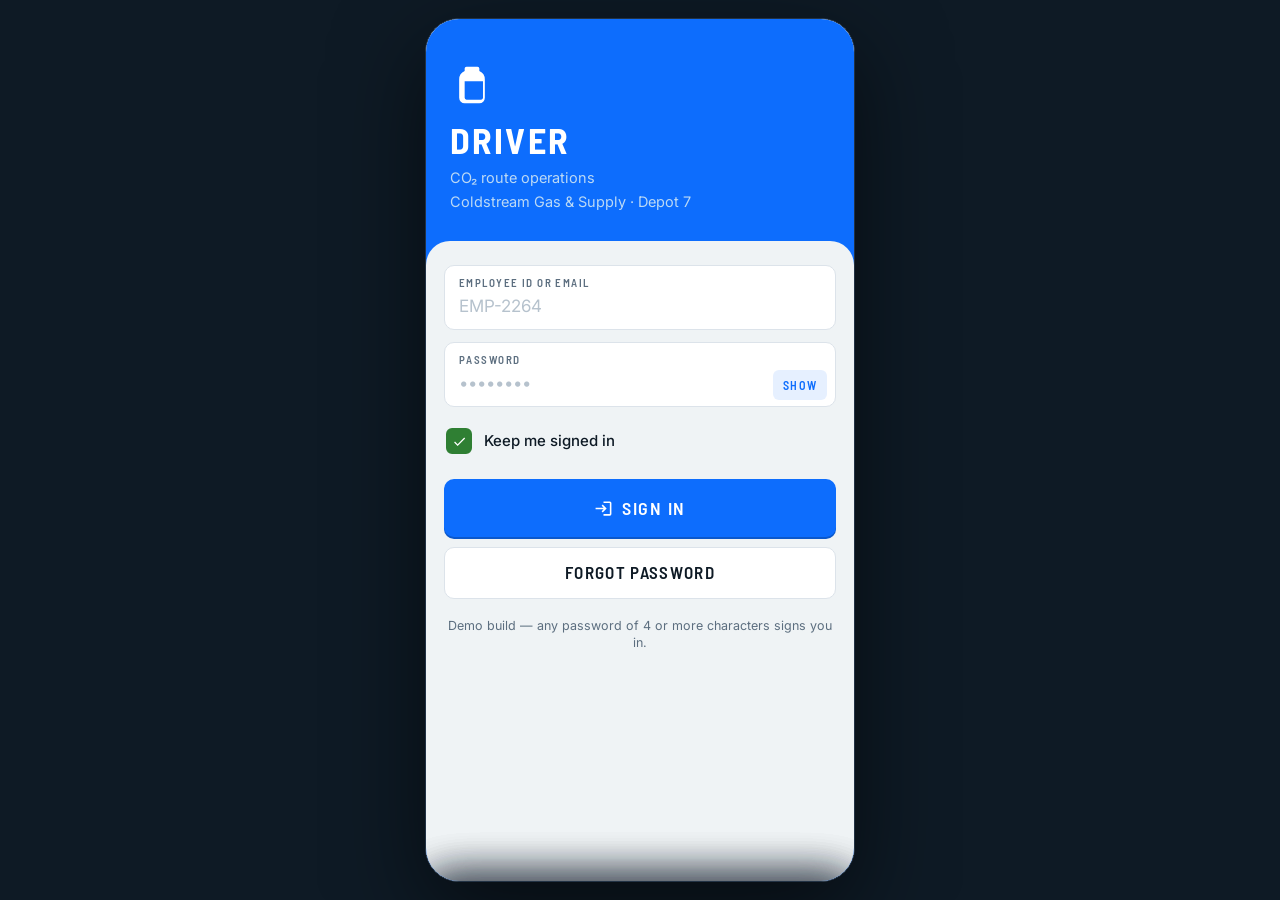
==== commit 719da3ae: "Add files via upload" ====
--- a/driver-app.html
+++ b/driver-app.html
@@ -4,7 +4,7 @@
 <meta charset="utf-8">
 <meta name="viewport" content="width=device-width,initial-scale=1,viewport-fit=cover,maximum-scale=1">
 <title>Driver App — CO₂ Route</title>
-<meta name="theme-color" content="#1976D2">
+<meta name="theme-color" content="#0D6EFD">
 <meta name="mobile-web-app-capable" content="yes">
 <meta name="apple-mobile-web-app-capable" content="yes">
 <meta name="apple-mobile-web-app-status-bar-style" content="black-translucent">
@@ -14,505 +14,7 @@
 <link rel="preconnect" href="https://fonts.gstatic.com" crossorigin>
 <link href="https://fonts.googleapis.com/css2?family=Barlow+Semi+Condensed:wght@500;600;700&family=Inter:wght@400;500;600;700&display=swap" rel="stylesheet">
 <style>
-/* ============================================================
-   DESIGN TOKENS
-   Palette is fixed by brief. Neutrals + amber added for the
-   states the brief implies (pending, paused, skipped).
-   ============================================================ */
-:root{
-  --blue:#1976D2;        /* header / primary CTA        */
-  --blue-dk:#12579B;
-  --blue-tint:#E8F1FB;
-  --green:#2E7D32;       /* completed                    */
-  --green-tint:#E9F3EA;
-  --cyan:#0288D1;        /* current stop                 */
-  --cyan-tint:#E4F3FB;
-  --red:#D32F2F;         /* problems                     */
-  --red-tint:#FBEAEA;
-  --amber:#F9A825;       /* paused / pending / skipped   */
-  --amber-tint:#FEF5E2;
-
-  --ink:#0E1A26;
-  --slate:#5C6F80;
-  --mute:#8A9AA8;
-  --line:#DCE4EC;
-  --canvas:#EDF1F5;
-  --panel:#FFFFFF;
-
-  --r-sm:10px; --r-md:14px; --r-lg:18px; --r-xl:24px;
-  --tap:52px;
-  --sh-1:0 1px 2px rgba(14,26,38,.06),0 1px 1px rgba(14,26,38,.04);
-  --sh-2:0 4px 16px rgba(14,26,38,.10);
-  --sh-3:0 -8px 40px rgba(14,26,38,.28);
-
-  --display:'Barlow Semi Condensed',-apple-system,'Segoe UI',sans-serif;
-  --body:'Inter',-apple-system,BlinkMacSystemFont,'Segoe UI',Roboto,sans-serif;
-
-  --safe-t:env(safe-area-inset-top,0px);
-  --safe-b:env(safe-area-inset-bottom,0px);
-}
-*,*::before,*::after{box-sizing:border-box}
-html,body{height:100%}
-body{
-  margin:0;font-family:var(--body);color:var(--ink);
-  background:#0E1A26;
-  -webkit-font-smoothing:antialiased;
-  -webkit-tap-highlight-color:transparent;
-  overscroll-behavior-y:none;
-}
-button,input,select,textarea{font:inherit;color:inherit}
-button{cursor:pointer;border:0;background:none}
-:focus-visible{outline:3px solid var(--cyan);outline-offset:2px;border-radius:4px}
-
-/* device frame on desktop; edge-to-edge on phones */
-#app{
-  position:relative;width:100%;max-width:430px;min-width:320px;margin:0 auto;
-  height:100dvh;background:var(--canvas);overflow:hidden;
-  display:flex;flex-direction:column;
-}
-@media (min-width:520px){
-  body{display:flex;align-items:center;justify-content:center;padding:20px}
-  #app{height:min(920px,96dvh);border-radius:34px;box-shadow:0 30px 90px rgba(0,0,0,.55);border:1px solid #223244}
-}
-
-/* ============================================================ TYPE */
-.eyebrow{font-family:var(--display);font-size:12px;font-weight:600;letter-spacing:.14em;text-transform:uppercase;color:var(--mute)}
-.num{font-family:var(--display);font-weight:700;font-variant-numeric:tabular-nums;letter-spacing:-.01em}
-h1,h2,h3{margin:0;font-weight:700;letter-spacing:-.02em}
-
-/* ============================================================ SCREENS */
-.screen{display:none;flex:1;min-height:0;flex-direction:column}
-.screen.on{display:flex}
-.scroll{flex:1;min-height:0;overflow-y:auto;-webkit-overflow-scrolling:touch;overscroll-behavior:contain}
-.pad{padding:16px 16px 28px}
-
-/* ============================================================ TOP BAR */
-.topbar{
-  background:var(--blue);color:#fff;padding:calc(var(--safe-t) + 10px) 14px 0;
-  box-shadow:var(--sh-2);z-index:5;flex:none;
-}
-.topbar.plain{padding-bottom:14px}
-.tb-row{display:flex;align-items:center;gap:12px;min-height:44px}
-.tb-title{font-family:var(--display);font-size:21px;font-weight:600;letter-spacing:.01em;line-height:1.1}
-.tb-sub{font-size:11.5px;color:#BBD9F5;letter-spacing:.02em;margin-top:1px}
-.tb-btn{
-  width:44px;height:44px;border-radius:12px;display:grid;place-items:center;
-  background:rgba(255,255,255,.14);color:#fff;flex:none;
-}
-.tb-btn:active{background:rgba(255,255,255,.28)}
-.tb-btn.on{background:var(--amber);color:#3A2600}
-.tb-btn svg{width:20px;height:20px;fill:currentColor}
-
-/* ---- SIGNATURE: TANK GAUGE ------------------------------- */
-.gauge{padding:12px 0 13px}
-.gauge-head{display:flex;align-items:baseline;justify-content:space-between;margin-bottom:7px}
-.gauge-label{font-family:var(--display);font-size:11px;font-weight:600;letter-spacing:.16em;text-transform:uppercase;color:#A8CDF0}
-.gauge-read{font-family:var(--display);font-size:15px;font-weight:700;color:#fff;font-variant-numeric:tabular-nums}
-.gauge-read small{font-size:11px;font-weight:600;color:#A8CDF0;letter-spacing:.06em}
-.ticks{display:flex;gap:2px;height:14px;align-items:stretch}
-.tick{flex:1;background:rgba(255,255,255,.16);border-radius:2px;transition:background .45s ease}
-.tick.full{background:#fff}
-.tick.spent{background:rgba(255,255,255,.34)}
-.gauge-foot{display:flex;justify-content:space-between;margin-top:7px;font-size:11.5px;color:#BBD9F5;letter-spacing:.03em}
-.gauge-foot b{color:#fff;font-family:var(--display);font-size:13px;letter-spacing:.02em}
-
-/* ============================================================ BANNERS */
-.banner{
-  display:flex;gap:10px;align-items:flex-start;padding:11px 13px;border-radius:var(--r-md);
-  font-size:13.5px;line-height:1.4;margin-bottom:12px;
-}
-.banner.paused{background:var(--amber-tint);border:1.5px solid #EBC26A;color:#6B4B00}
-.banner.alert{background:var(--cyan-tint);border:1.5px solid #9BD3EF;color:#0B4A66}
-.banner b{display:block;font-size:13px;margin-bottom:1px}
-.banner .x{margin-left:auto;font-size:20px;line-height:1;color:inherit;opacity:.5;padding:0 2px}
-
-/* ============================================================ BUTTONS */
-.btn{
-  width:100%;min-height:var(--tap);border-radius:var(--r-md);
-  font-family:var(--display);font-size:17px;font-weight:600;letter-spacing:.08em;text-transform:uppercase;
-  display:flex;align-items:center;justify-content:center;gap:9px;
-  transition:transform .08s ease,filter .15s ease;
-}
-.btn:active{transform:scale(.985);filter:brightness(.94)}
-.btn svg{width:19px;height:19px;fill:currentColor}
-.btn-primary{background:var(--blue);color:#fff;box-shadow:0 2px 0 var(--blue-dk)}
-.btn-danger{background:var(--red);color:#fff;box-shadow:0 2px 0 #9E2020}
-.btn-cyan{background:var(--cyan);color:#fff;box-shadow:0 2px 0 #01669B}
-.btn-green{background:var(--green);color:#fff;box-shadow:0 2px 0 #1F5B23}
-.btn-ghost{background:var(--panel);color:var(--ink);border:1.5px solid var(--line)}
-.btn-xl{min-height:58px;font-size:18px}
-.btn:disabled{opacity:.45;box-shadow:none;pointer-events:none}
-.btn-row{display:flex;gap:10px}
-.btn-row .btn{flex:1}
-
-/* ============================================================ CARDS */
-.card{background:var(--panel);border-radius:var(--r-lg);box-shadow:var(--sh-1);border:1px solid var(--line);overflow:hidden}
-.card + .card{margin-top:12px}
-.sect{margin:22px 0 10px;display:flex;align-items:center;gap:9px}
-.sect:first-child{margin-top:4px}
-.sect .eyebrow{white-space:nowrap}
-.sect hr{flex:1;border:0;border-top:1px solid var(--line);margin:0}
-
-/* ---- pills ---- */
-.pill{
-  display:inline-flex;align-items:center;gap:5px;padding:4px 10px;border-radius:999px;
-  font-family:var(--display);font-size:11.5px;font-weight:600;letter-spacing:.1em;text-transform:uppercase;
-}
-.pill-green{background:var(--green-tint);color:var(--green)}
-.pill-cyan{background:var(--cyan-tint);color:#01659A}
-.pill-blue{background:var(--blue-tint);color:var(--blue-dk)}
-.pill-red{background:var(--red-tint);color:var(--red)}
-.pill-amber{background:var(--amber-tint);color:#8A5C00}
-.pill-grey{background:#EEF2F6;color:var(--slate)}
-.dot{width:6px;height:6px;border-radius:50%;background:currentColor}
-
-/* ============================================================ FORM FIELDS
-   Full-width, rounded, inset floating label. */
-.field{
-  position:relative;display:block;width:100%;background:var(--panel);
-  border:1.5px solid var(--line);border-radius:var(--r-md);
-  padding:9px 14px 10px;margin-bottom:12px;transition:border-color .15s,box-shadow .15s;
-}
-.field:focus-within{border-color:var(--blue);box-shadow:0 0 0 3px rgba(25,118,210,.14)}
-.field > span{
-  display:block;font-family:var(--display);font-size:11px;font-weight:600;
-  letter-spacing:.13em;text-transform:uppercase;color:var(--slate);margin-bottom:2px;
-}
-.field:focus-within > span{color:var(--blue)}
-.field input,.field select,.field textarea{
-  width:100%;border:0;background:none;outline:none;font-size:17px;font-weight:500;padding:0;
-}
-.field input::placeholder,.field textarea::placeholder{color:#B6C2CD;font-weight:400}
-.field textarea{resize:none;line-height:1.45;font-size:15.5px}
-.field select{-webkit-appearance:none;appearance:none;font-family:var(--display);font-size:19px;font-weight:600}
-.field.sel::after{
-  content:"";position:absolute;right:16px;top:50%;width:9px;height:9px;
-  border-right:2.5px solid var(--slate);border-bottom:2.5px solid var(--slate);
-  transform:translateY(-70%) rotate(45deg);pointer-events:none;
-}
-.field .unit{position:absolute;right:14px;bottom:11px;font-family:var(--display);font-size:14px;font-weight:600;color:var(--mute);letter-spacing:.06em}
-.field .pre{font-family:var(--display);font-size:17px;font-weight:600;color:var(--mute);margin-right:2px}
-.field .inline{display:flex;align-items:center}
-.field.big input{font-family:var(--display);font-size:30px;font-weight:700;letter-spacing:-.01em}
-.field.locked{background:#F4F7F9;border-style:dashed}
-.field-2{display:flex;gap:10px}
-.field-2 .field{flex:1}
-.hint{font-size:12.5px;color:var(--slate);margin:-6px 2px 14px;line-height:1.4}
-
-/* ---- checklist ---- */
-.check{
-  display:flex;align-items:center;gap:12px;min-height:var(--tap);
-  padding:0 14px;border-bottom:1px solid var(--line);
-}
-.check:last-child{border-bottom:0}
-.check input{position:absolute;opacity:0;pointer-events:none}
-.check .box{
-  width:26px;height:26px;border-radius:8px;border:2px solid #C2CDD8;flex:none;
-  display:grid;place-items:center;transition:.15s;
-}
-.check .box svg{width:15px;height:15px;fill:#fff;opacity:0;transform:scale(.6);transition:.15s}
-.check input:checked ~ .box{background:var(--green);border-color:var(--green)}
-.check input:checked ~ .box svg{opacity:1;transform:scale(1)}
-.check input:focus-visible ~ .box{outline:3px solid var(--cyan);outline-offset:2px}
-.check span{font-size:15px;font-weight:500}
-
-/* ============================================================ ROUTE LIST */
-.route-item{display:block;width:100%;text-align:left;padding:15px 16px;border-bottom:1px solid var(--line)}
-.route-item:last-child{border-bottom:0}
-.route-item:active{background:var(--blue-tint)}
-.route-top{display:flex;align-items:center;gap:10px;margin-bottom:5px}
-.route-code{font-family:var(--display);font-size:18px;font-weight:700;letter-spacing:.02em}
-.route-name{font-size:14px;color:var(--slate);margin-bottom:9px}
-.route-meta{display:flex;align-items:center;gap:14px;font-size:12.5px;color:var(--slate)}
-.route-meta b{font-family:var(--display);font-size:14px;color:var(--ink);letter-spacing:.02em}
-.mini-bar{height:5px;border-radius:3px;background:var(--canvas);overflow:hidden;margin-top:11px}
-.mini-bar i{display:block;height:100%;border-radius:3px;background:var(--cyan);transition:width .5s}
-.mini-bar.done i{background:var(--green)}
-
-/* ============================================================ STOP SPINE
-   Sequence is real information here — stops must be run in order,
-   so the route renders as a literal line with numbered nodes. */
-.spine{position:relative;padding-left:38px}
-.spine::before{
-  content:"";position:absolute;left:14px;top:16px;bottom:16px;width:2px;
-  background:repeating-linear-gradient(180deg,var(--line) 0 6px,transparent 6px 12px);
-}
-.stop{position:relative;margin-bottom:12px}
-.node{
-  position:absolute;left:-38px;top:16px;width:30px;height:30px;border-radius:50%;
-  display:grid;place-items:center;font-family:var(--display);font-size:14px;font-weight:700;
-  background:var(--canvas);color:var(--slate);border:2px solid var(--canvas);box-shadow:0 0 0 4px var(--canvas);
-}
-.node svg{width:16px;height:16px;fill:#fff}
-.stop.done .node{background:var(--green);color:#fff;border-color:var(--green)}
-.stop.current .node{background:var(--cyan);color:#fff;border-color:var(--cyan)}
-.stop.skipped .node{background:var(--amber);color:#4A3200;border-color:var(--amber)}
-
-.stop-card{background:var(--panel);border-radius:var(--r-lg);border:1px solid var(--line);box-shadow:var(--sh-1);padding:14px}
-.stop.current .stop-card{
-  border:2px solid var(--cyan);box-shadow:0 6px 22px rgba(2,136,209,.20);padding:15px 14px 14px;
-}
-.stop.pending .stop-card{background:#F6F8FA;box-shadow:none;border-color:#E3E9EF}
-.stop.pending .cust{color:var(--slate)}
-.stop.done .stop-card{border-left:4px solid var(--green)}
-.stop-head{display:flex;align-items:flex-start;gap:10px;margin-bottom:3px}
-.cust{font-size:16.5px;font-weight:700;letter-spacing:-.01em;line-height:1.25;flex:1}
-.addr{font-size:13.5px;color:var(--slate);line-height:1.45}
-.stop.current .addr{font-size:14.5px;color:#3D4E5C}
-.stop-tags{display:flex;flex-wrap:wrap;gap:6px;margin-top:10px}
-.readout{display:flex;gap:0;margin-top:12px;border-top:1px solid var(--line);padding-top:11px}
-.readout div{flex:1;border-right:1px solid var(--line);padding-right:10px}
-.readout div:last-child{border-right:0;padding-left:12px}
-.readout .k{font-family:var(--display);font-size:10.5px;font-weight:600;letter-spacing:.13em;text-transform:uppercase;color:var(--mute)}
-.readout .v{font-family:var(--display);font-size:19px;font-weight:700;margin-top:1px;font-variant-numeric:tabular-nums}
-.readout .v.green{color:var(--green)}
-.stop-note{margin-top:9px;font-size:13px;color:var(--slate);background:var(--canvas);border-radius:var(--r-sm);padding:8px 10px;line-height:1.4}
-.stop .btn{margin-top:13px}
-.eta{font-family:var(--display);font-size:13px;font-weight:600;color:var(--slate);letter-spacing:.04em;white-space:nowrap;padding-top:2px}
-
-/* ============================================================ MAP */
-.mapwrap{position:relative;background:#E6EDF2;border-radius:var(--r-lg);overflow:hidden;border:1px solid var(--line)}
-.mapwrap svg{display:block;width:100%;height:auto}
-.map-badge{
-  position:absolute;left:12px;top:12px;background:rgba(255,255,255,.94);backdrop-filter:blur(6px);
-  border-radius:999px;padding:6px 12px;font-family:var(--display);font-size:12px;font-weight:600;
-  letter-spacing:.1em;text-transform:uppercase;color:var(--slate);box-shadow:var(--sh-1);
-}
-.gps-grid{display:flex;gap:10px;margin-top:12px}
-.gps-grid .card{flex:1;padding:12px 13px;margin:0}
-.gps-grid .k{font-family:var(--display);font-size:10.5px;font-weight:600;letter-spacing:.13em;text-transform:uppercase;color:var(--mute)}
-.gps-grid .v{font-family:var(--display);font-size:20px;font-weight:700;margin-top:2px;font-variant-numeric:tabular-nums}
-@keyframes ping{0%{r:7;opacity:.55}100%{r:22;opacity:0}}
-.ping{animation:ping 2.2s ease-out infinite}
-
-/* ============================================================ CHAT */
-.chat{flex:1;min-height:0;display:flex;flex-direction:column;background:var(--canvas)}
-.chat-log{flex:1;min-height:0;overflow-y:auto;padding:14px 14px 6px;display:flex;flex-direction:column;gap:9px}
-.msg{max-width:82%;padding:10px 13px;border-radius:16px;font-size:14.5px;line-height:1.45;box-shadow:var(--sh-1)}
-.msg .who{font-family:var(--display);font-size:10.5px;font-weight:600;letter-spacing:.13em;text-transform:uppercase;opacity:.65;margin-bottom:3px}
-.msg .t{display:block;font-size:10.5px;opacity:.55;margin-top:5px;font-variant-numeric:tabular-nums}
-.msg.them{align-self:flex-start;background:var(--panel);border-bottom-left-radius:5px}
-.msg.me{align-self:flex-end;background:var(--blue);color:#fff;border-bottom-right-radius:5px}
-.msg.sys{align-self:center;max-width:92%;background:var(--cyan-tint);border:1.5px solid #9BD3EF;color:#0B4A66;font-size:13px;text-align:center;border-radius:12px}
-.chat-bar{flex:none;background:var(--panel);border-top:1px solid var(--line);padding:10px 12px calc(10px + var(--safe-b));display:flex;gap:9px;align-items:flex-end}
-.chat-bar textarea{
-  flex:1;min-height:46px;max-height:110px;border:1.5px solid var(--line);border-radius:23px;
-  padding:12px 16px;font-size:15px;outline:none;resize:none;background:var(--canvas);line-height:1.35;
-}
-.chat-bar textarea:focus{border-color:var(--blue);background:#fff}
-.icon-btn{width:46px;height:46px;border-radius:50%;flex:none;display:grid;place-items:center;background:var(--canvas);color:var(--slate);border:1.5px solid var(--line)}
-.icon-btn svg{width:21px;height:21px;fill:currentColor}
-.icon-btn.on{background:var(--blue);border-color:var(--blue);color:#fff}
-.icon-btn.rec{background:var(--red);border-color:var(--red);color:#fff;animation:rec 1.1s ease-in-out infinite}
-@keyframes rec{50%{box-shadow:0 0 0 9px rgba(211,47,47,.22)}}
-.voice-strip{display:flex;gap:8px;padding:9px 14px;background:var(--panel);border-bottom:1px solid var(--line);align-items:center;flex:none}
-.voice-strip .eyebrow{margin-right:auto}
-.tog{display:flex;align-items:center;gap:7px;padding:6px 11px;border-radius:999px;background:var(--canvas);border:1.5px solid var(--line);font-family:var(--display);font-size:12px;font-weight:600;letter-spacing:.09em;text-transform:uppercase;color:var(--slate)}
-.tog.on{background:var(--green-tint);border-color:var(--green);color:var(--green)}
-.tog svg{width:15px;height:15px;fill:currentColor}
-
-/* ============================================================ PROBLEM LIST */
-.prob{display:flex;gap:12px;padding:14px 15px;border-bottom:1px solid var(--line)}
-.prob:last-child{border-bottom:0}
-.prob-ic{width:38px;height:38px;border-radius:11px;flex:none;display:grid;place-items:center}
-.prob-ic svg{width:20px;height:20px;fill:#fff}
-.prob b{display:block;font-size:15px;margin-bottom:2px}
-.prob p{margin:0;font-size:13px;color:var(--slate);line-height:1.45}
-.prob .t{font-family:var(--display);font-size:11.5px;letter-spacing:.08em;color:var(--mute);margin-top:6px;display:block;text-transform:uppercase}
-.empty{text-align:center;padding:44px 26px;color:var(--slate)}
-.empty svg{width:46px;height:46px;fill:#C6D2DC;margin-bottom:12px}
-.empty b{display:block;font-size:16px;color:var(--ink);margin-bottom:5px}
-.empty p{margin:0;font-size:14px;line-height:1.5}
-
-/* ============================================================ BOTTOM NAV */
-.nav{
-  flex:none;display:flex;background:var(--panel);border-top:1px solid var(--line);
-  padding-bottom:var(--safe-b);box-shadow:0 -2px 12px rgba(14,26,38,.05);z-index:4;
-}
-.nav button{
-  flex:1;min-height:58px;display:flex;flex-direction:column;align-items:center;justify-content:center;gap:3px;
-  color:var(--mute);position:relative;padding-top:4px;
-}
-.nav svg{width:23px;height:23px;fill:currentColor}
-.nav span{font-family:var(--display);font-size:11px;font-weight:600;letter-spacing:.09em;text-transform:uppercase}
-.nav button.on{color:var(--blue)}
-.nav .badge{
-  position:absolute;top:5px;right:50%;margin-right:-24px;min-width:18px;height:18px;padding:0 5px;
-  border-radius:9px;background:var(--red);color:#fff;font-family:var(--display);font-size:11px;font-weight:700;
-  display:grid;place-items:center;
-}
-
-/* ============================================================ SHEETS */
-.scrim{position:absolute;inset:0;background:rgba(10,20,30,.55);opacity:0;pointer-events:none;transition:opacity .22s;z-index:20;backdrop-filter:blur(2px)}
-.scrim.on{opacity:1;pointer-events:auto}
-.sheet{
-  position:absolute;left:0;right:0;bottom:0;z-index:21;background:var(--canvas);
-  border-radius:var(--r-xl) var(--r-xl) 0 0;box-shadow:var(--sh-3);
-  transform:translateY(101%);transition:transform .3s cubic-bezier(.32,.72,0,1);
-  max-height:94%;display:flex;flex-direction:column;
-}
-.sheet.on{transform:translateY(0)}
-.grab{width:38px;height:4px;border-radius:2px;background:#C6D2DC;margin:9px auto 0;flex:none}
-.sheet-head{padding:12px 18px 13px;border-bottom:1px solid var(--line);background:var(--panel);flex:none}
-.sheet-head h2{font-size:19px}
-.sheet-head .sub{font-size:13.5px;color:var(--slate);margin-top:3px;line-height:1.45}
-.sheet-body{overflow-y:auto;padding:16px 16px 8px;flex:1;min-height:0}
-.sheet-foot{padding:12px 16px calc(14px + var(--safe-b));border-top:1px solid var(--line);background:var(--panel);flex:none}
-.sheet-tags{display:flex;flex-wrap:wrap;gap:6px;margin-top:9px}
-
-/* issue picker */
-.issue{
-  display:flex;align-items:center;gap:13px;width:100%;text-align:left;padding:15px;
-  background:var(--panel);border:1.5px solid var(--line);border-radius:var(--r-lg);margin-bottom:11px;
-}
-.issue:active{transform:scale(.99)}
-.issue.sel{border-color:var(--red);background:var(--red-tint)}
-.issue-ic{width:44px;height:44px;border-radius:13px;flex:none;display:grid;place-items:center}
-.issue-ic svg{width:23px;height:23px;fill:#fff}
-.issue b{display:block;font-size:16px;margin-bottom:2px}
-.issue p{margin:0;font-size:13px;color:var(--slate);line-height:1.4}
-
-/* ============================================================ SUMMARY */
-.metrics{display:grid;grid-template-columns:1fr 1fr;gap:11px}
-.metric{background:var(--panel);border:1px solid var(--line);border-radius:var(--r-lg);padding:14px;box-shadow:var(--sh-1)}
-.metric .k{font-family:var(--display);font-size:11px;font-weight:600;letter-spacing:.13em;text-transform:uppercase;color:var(--slate);line-height:1.3}
-.metric .v{font-family:var(--display);font-size:32px;font-weight:700;margin-top:6px;line-height:1;font-variant-numeric:tabular-nums;letter-spacing:-.02em}
-.metric .u{font-size:14px;font-weight:600;color:var(--mute);margin-left:3px}
-.metric.wide{grid-column:1/-1}
-.metric.green .v{color:var(--green)}
-.metric.blue .v{color:var(--blue)}
-.hero-tank{background:var(--ink);color:#fff;border-radius:var(--r-lg);padding:18px;text-align:center;margin-bottom:14px}
-.hero-tank .k{font-family:var(--display);font-size:11.5px;letter-spacing:.18em;text-transform:uppercase;color:#7E93A5}
-.hero-tank .v{font-family:var(--display);font-size:52px;font-weight:700;line-height:1;margin:7px 0 2px;letter-spacing:-.02em}
-.hero-tank .s{font-size:13px;color:#9DB2C2}
-
-/* ============================================================ TOAST */
-.toast{
-  position:absolute;left:14px;right:14px;bottom:calc(74px + var(--safe-b));z-index:40;
-  background:var(--ink);color:#fff;border-radius:var(--r-md);padding:13px 15px;
-  font-size:14px;line-height:1.4;box-shadow:var(--sh-2);display:flex;gap:10px;align-items:center;
-  transform:translateY(20px);opacity:0;pointer-events:none;transition:.25s;
-}
-.toast.on{transform:translateY(0);opacity:1}
-.toast svg{width:19px;height:19px;fill:#6FD07A;flex:none}
-.toast.warn svg{fill:var(--amber)}
-
-.splash{position:absolute;inset:0;background:var(--blue);z-index:60;display:grid;place-items:center;transition:opacity .4s}
-.splash.off{opacity:0;pointer-events:none}
-.splash .mark{text-align:center;color:#fff}
-.splash .mark svg{width:62px;height:62px;fill:#fff;margin-bottom:14px}
-.splash .mark b{display:block;font-family:var(--display);font-size:26px;letter-spacing:.08em;text-transform:uppercase}
-.splash .mark span{font-size:13px;color:#BBD9F5;letter-spacing:.05em}
-
-/* ============================================================ AUTH */
-.auth{background:var(--blue)}
-.auth-wrap{flex:1;min-height:0;overflow-y:auto;display:flex;flex-direction:column}
-.auth-top{padding:calc(var(--safe-t) + 44px) 26px 28px;color:#fff;flex:none}
-.auth-top > svg{width:44px;height:44px;fill:#fff;margin-bottom:15px}
-.auth-top h1{font-family:var(--display);font-size:36px;letter-spacing:.06em;text-transform:uppercase;line-height:1}
-.auth-top p{margin:8px 0 0;font-size:14.5px;color:#BBD9F5;line-height:1.5}
-.auth-card{background:var(--canvas);border-radius:var(--r-xl) var(--r-xl) 0 0;padding:24px 18px calc(26px + var(--safe-b));flex:1}
-.field .rev{
-  position:absolute;right:8px;bottom:6px;padding:7px 10px;border-radius:9px;
-  font-family:var(--display);font-size:12px;font-weight:600;letter-spacing:.1em;
-  text-transform:uppercase;color:var(--blue);background:var(--blue-tint);
-}
-.check.bare{background:none;border:0;padding:0;margin:2px 2px 16px;min-height:44px}
-.errmsg{
-  display:flex;gap:8px;align-items:center;background:var(--red-tint);color:var(--red);
-  border-radius:var(--r-md);padding:11px 13px;font-size:13.5px;line-height:1.4;margin:-4px 0 14px;
-}
-.field.err{border-color:var(--red)}
-.field.err > span{color:var(--red)}
-
-/* ============================================================ HOME */
-.hero{
-  background:linear-gradient(158deg,#1E86EA 0%,#1976D2 46%,#12579B 100%);
-  color:#fff;border-radius:var(--r-xl);padding:17px 17px 15px;box-shadow:var(--sh-2);
-}
-.hero-top{display:flex;align-items:flex-start;gap:10px;margin-bottom:13px}
-.hero-top .k{font-family:var(--display);font-size:11px;font-weight:600;letter-spacing:.16em;text-transform:uppercase;color:#A8CDF0}
-.hero-top h2{font-size:19px;letter-spacing:-.01em;margin-top:3px;line-height:1.25}
-.hero .pill{background:rgba(255,255,255,.2);color:#fff}
-.hero .btn{margin-top:13px}
-.hero .btn-white{background:#fff;color:var(--blue-dk);box-shadow:0 2px 0 rgba(0,0,0,.14)}
-.hero-line{display:flex;gap:14px;font-size:12.5px;color:#BBD9F5;margin-top:11px}
-.hero-line b{font-family:var(--display);font-size:15px;color:#fff;letter-spacing:.02em}
-.hero.off{background:var(--panel);color:var(--ink);border:1px solid var(--line);box-shadow:var(--sh-1)}
-.hero.off .k{color:var(--mute)}
-.hero.off .hero-line{color:var(--slate)}
-.hero.off .hero-line b{color:var(--ink)}
-.hero.off .pill{background:var(--blue-tint);color:var(--blue-dk)}
-
-.strip{display:flex;background:var(--panel);border:1px solid var(--line);border-radius:var(--r-lg);overflow:hidden;box-shadow:var(--sh-1)}
-.strip div{flex:1;padding:12px 6px;border-right:1px solid var(--line);text-align:center}
-.strip div:last-child{border-right:0}
-.strip .k{font-family:var(--display);font-size:10px;font-weight:600;letter-spacing:.1em;text-transform:uppercase;color:var(--mute)}
-.strip .v{font-family:var(--display);font-size:20px;font-weight:700;margin-top:2px;font-variant-numeric:tabular-nums}
-
-.quick{display:grid;grid-template-columns:1fr 1fr;gap:11px}
-.tile{
-  background:var(--panel);border:1px solid var(--line);border-radius:var(--r-lg);padding:14px;
-  text-align:left;box-shadow:var(--sh-1);min-height:104px;display:flex;flex-direction:column;
-  justify-content:flex-end;position:relative;
-}
-.tile:active{transform:scale(.985)}
-.tile .ic{width:38px;height:38px;border-radius:12px;display:grid;place-items:center;margin-bottom:auto}
-.tile .ic svg{width:20px;height:20px;fill:#fff}
-.tile b{font-size:15px;display:block;margin-top:11px;letter-spacing:-.01em}
-.tile small{font-size:12.5px;color:var(--slate);line-height:1.35;display:block;margin-top:2px}
-.tile .n{
-  position:absolute;top:12px;right:12px;min-width:20px;height:20px;padding:0 6px;border-radius:10px;
-  background:var(--red);color:#fff;font-family:var(--display);font-size:12px;font-weight:700;display:grid;place-items:center;
-}
-.tile.dim{opacity:.55}
-
-/* ============================================================ AVATAR + PROFILE */
-.avatar{
-  width:44px;height:44px;border-radius:14px;display:grid;place-items:center;flex:none;
-  font-family:var(--display);font-size:17px;font-weight:700;letter-spacing:.04em;
-  background:rgba(255,255,255,.2);color:#fff;
-}
-.avatar.lg{width:74px;height:74px;border-radius:24px;font-size:29px;background:var(--blue-tint);color:var(--blue)}
-.prof-head{display:flex;gap:15px;align-items:center;padding:4px 2px 6px}
-.prof-head h2{font-size:21px;letter-spacing:-.02em}
-.prof-head p{margin:2px 0 8px;font-size:13.5px;color:var(--slate)}
-
-.row{display:flex;align-items:center;gap:12px;width:100%;text-align:left;padding:13px 15px;border-bottom:1px solid var(--line);min-height:var(--tap)}
-.row:last-child{border-bottom:0}
-.row .ic{width:36px;height:36px;border-radius:11px;display:grid;place-items:center;background:var(--blue-tint);color:var(--blue);flex:none}
-.row .ic svg{width:19px;height:19px;fill:currentColor}
-.row .tx{flex:1;min-width:0}
-.row b{font-size:15px;font-weight:600;display:block;letter-spacing:-.01em}
-.row small{font-size:12.5px;color:var(--slate);display:block;margin-top:1px;line-height:1.35}
-.row .chev{width:8px;height:8px;border-right:2.5px solid #B6C2CD;border-bottom:2.5px solid #B6C2CD;transform:rotate(-45deg);flex:none;margin-left:4px}
-.row .val{font-family:var(--display);font-size:15px;font-weight:600;color:var(--slate);letter-spacing:.02em;white-space:nowrap}
-.row.danger .ic{background:var(--red-tint);color:var(--red)}
-.row.danger b{color:var(--red)}
-button.row:active{background:var(--canvas)}
-
-.sw{width:48px;height:28px;border-radius:14px;background:#C9D4DE;position:relative;transition:background .2s;flex:none}
-.sw i{position:absolute;top:3px;left:3px;width:22px;height:22px;border-radius:50%;background:#fff;transition:left .2s;box-shadow:0 1px 3px rgba(14,26,38,.32)}
-.sw.on{background:var(--green)}
-.sw.on i{left:23px}
-
-/* ============================================================ PASSWORD */
-.reqs{display:grid;gap:7px;margin:-2px 2px 14px}
-.req{display:flex;align-items:center;gap:9px;font-size:13px;color:var(--slate)}
-.req i{width:17px;height:17px;border-radius:50%;border:1.5px solid #C6D2DC;display:grid;place-items:center;flex:none}
-.req i svg{width:10px;height:10px;fill:#fff;opacity:0;transition:.15s}
-.req.ok{color:var(--green)}
-.req.ok i{background:var(--green);border-color:var(--green)}
-.req.ok i svg{opacity:1}
-.meter{height:6px;border-radius:3px;background:#E0E7ED;overflow:hidden;margin:-4px 2px 7px}
-.meter i{display:block;height:100%;width:0;border-radius:3px;transition:width .3s,background .3s}
-.meter-lbl{font-family:var(--display);font-size:11.5px;font-weight:600;letter-spacing:.11em;text-transform:uppercase;margin:0 2px 14px}
-
-.navslot{flex:none}
-
-@media (prefers-reduced-motion:reduce){
-  *{animation-duration:.01ms!important;transition-duration:.01ms!important}
-}
+*,:after,:before{--tw-border-spacing-x:0;--tw-border-spacing-y:0;--tw-translate-x:0;--tw-translate-y:0;--tw-rotate:0;--tw-skew-x:0;--tw-skew-y:0;--tw-scale-x:1;--tw-scale-y:1;--tw-pan-x: ;--tw-pan-y: ;--tw-pinch-zoom: ;--tw-scroll-snap-strictness:proximity;--tw-gradient-from-position: ;--tw-gradient-via-position: ;--tw-gradient-to-position: ;--tw-ordinal: ;--tw-slashed-zero: ;--tw-numeric-figure: ;--tw-numeric-spacing: ;--tw-numeric-fraction: ;--tw-ring-inset: ;--tw-ring-offset-width:0px;--tw-ring-offset-color:#fff;--tw-ring-color:rgba(59,130,246,.5);--tw-ring-offset-shadow:0 0 #0000;--tw-ring-shadow:0 0 #0000;--tw-shadow:0 0 #0000;--tw-shadow-colored:0 0 #0000;--tw-blur: ;--tw-brightness: ;--tw-contrast: ;--tw-grayscale: ;--tw-hue-rotate: ;--tw-invert: ;--tw-saturate: ;--tw-sepia: ;--tw-drop-shadow: ;--tw-backdrop-blur: ;--tw-backdrop-brightness: ;--tw-backdrop-contrast: ;--tw-backdrop-grayscale: ;--tw-backdrop-hue-rotate: ;--tw-backdrop-invert: ;--tw-backdrop-opacity: ;--tw-backdrop-saturate: ;--tw-backdrop-sepia: ;--tw-contain-size: ;--tw-contain-layout: ;--tw-contain-paint: ;--tw-contain-style: }::backdrop{--tw-border-spacing-x:0;--tw-border-spacing-y:0;--tw-translate-x:0;--tw-translate-y:0;--tw-rotate:0;--tw-skew-x:0;--tw-skew-y:0;--tw-scale-x:1;--tw-scale-y:1;--tw-pan-x: ;--tw-pan-y: ;--tw-pinch-zoom: ;--tw-scroll-snap-strictness:proximity;--tw-gradient-from-position: ;--tw-gradient-via-position: ;--tw-gradient-to-position: ;--tw-ordinal: ;--tw-slashed-zero: ;--tw-numeric-figure: ;--tw-numeric-spacing: ;--tw-numeric-fraction: ;--tw-ring-inset: ;--tw-ring-offset-width:0px;--tw-ring-offset-color:#fff;--tw-ring-color:rgba(59,130,246,.5);--tw-ring-offset-shadow:0 0 #0000;--tw-ring-shadow:0 0 #0000;--tw-shadow:0 0 #0000;--tw-shadow-colored:0 0 #0000;--tw-blur: ;--tw-brightness: ;--tw-contrast: ;--tw-grayscale: ;--tw-hue-rotate: ;--tw-invert: ;--tw-saturate: ;--tw-sepia: ;--tw-drop-shadow: ;--tw-backdrop-blur: ;--tw-backdrop-brightness: ;--tw-backdrop-contrast: ;--tw-backdrop-grayscale: ;--tw-backdrop-hue-rotate: ;--tw-backdrop-invert: ;--tw-backdrop-opacity: ;--tw-backdrop-saturate: ;--tw-backdrop-sepia: ;--tw-contain-size: ;--tw-contain-layout: ;--tw-contain-paint: ;--tw-contain-style: }/*! tailwindcss v3.4.17 | MIT License | https://tailwindcss.com*/*,:after,:before{box-sizing:border-box;border:0 solid #e5e7eb}:after,:before{--tw-content:""}:host,html{line-height:1.5;-webkit-text-size-adjust:100%;-moz-tab-size:4;-o-tab-size:4;tab-size:4;font-family:Inter,ui-sans-serif,system-ui,-apple-system,Segoe UI,sans-serif;font-feature-settings:normal;font-variation-settings:normal;-webkit-tap-highlight-color:transparent}body{margin:0;line-height:inherit}hr{height:0;color:inherit;border-top-width:1px}abbr:where([title]){-webkit-text-decoration:underline dotted;text-decoration:underline dotted}h1,h2,h3,h4,h5,h6{font-size:inherit;font-weight:inherit}a{color:inherit;text-decoration:inherit}b,strong{font-weight:bolder}code,kbd,pre,samp{font-family:ui-monospace,SFMono-Regular,Menlo,Monaco,Consolas,Liberation Mono,Courier New,monospace;font-feature-settings:normal;font-variation-settings:normal;font-size:1em}small{font-size:80%}sub,sup{font-size:75%;line-height:0;position:relative;vertical-align:baseline}sub{bottom:-.25em}sup{top:-.5em}table{text-indent:0;border-color:inherit;border-collapse:collapse}button,input,optgroup,select,textarea{font-family:inherit;font-feature-settings:inherit;font-variation-settings:inherit;font-size:100%;font-weight:inherit;line-height:inherit;letter-spacing:inherit;color:inherit;margin:0;padding:0}button,select{text-transform:none}button,input:where([type=button]),input:where([type=reset]),input:where([type=submit]){-webkit-appearance:button;background-color:transparent;background-image:none}:-moz-focusring{outline:auto}:-moz-ui-invalid{box-shadow:none}progress{vertical-align:baseline}::-webkit-inner-spin-button,::-webkit-outer-spin-button{height:auto}[type=search]{-webkit-appearance:textfield;outline-offset:-2px}::-webkit-search-decoration{-webkit-appearance:none}::-webkit-file-upload-button{-webkit-appearance:button;font:inherit}summary{display:list-item}blockquote,dd,dl,figure,h1,h2,h3,h4,h5,h6,hr,p,pre{margin:0}fieldset{margin:0}fieldset,legend{padding:0}menu,ol,ul{list-style:none;margin:0;padding:0}dialog{padding:0}textarea{resize:vertical}input::-moz-placeholder,textarea::-moz-placeholder{opacity:1;color:#9ca3af}input::placeholder,textarea::placeholder{opacity:1;color:#9ca3af}[role=button],button{cursor:pointer}:disabled{cursor:default}audio,canvas,embed,iframe,img,object,svg,video{display:block;vertical-align:middle}img,video{max-width:100%;height:auto}[hidden]:where(:not([hidden=until-found])){display:none}:root{--background:207 24% 95%;--foreground:209 46% 10%;--card:0 0% 100%;--card-foreground:209 46% 10%;--popover:0 0% 100%;--popover-foreground:209 46% 10%;--primary:216 98% 52%;--primary-foreground:0 0% 100%;--primary-dark:216 90% 42%;--primary-tint:216 100% 95%;--secondary:207 24% 95%;--secondary-foreground:209 46% 10%;--muted:207 24% 95%;--muted-foreground:207 14% 60%;--accent:216 100% 95%;--accent-foreground:216 90% 42%;--destructive:0 65% 51%;--destructive-foreground:0 0% 100%;--destructive-tint:0 65% 95%;--success:123 46% 34%;--success-foreground:0 0% 100%;--success-tint:123 30% 93%;--warning:37 95% 56%;--warning-foreground:37 100% 12%;--warning-tint:37 90% 94%;--info:201 98% 41%;--info-foreground:0 0% 100%;--info-tint:201 80% 94%;--border:209 26% 89%;--input:209 26% 89%;--ring:216 98% 52%;--radius:0.875rem;--ink:209 46% 10%;--slate:209 16% 43%;--blue:#0d6efd;--blue-dk:#0a58ca;--blue-tint:#e7f0ff;--green:#2e7d32;--green-tint:#e9f3ea;--cyan:#0288d1;--cyan-tint:#e4f3fb;--red:#d32f2f;--red-tint:#fbeaea;--amber:#f9a825;--amber-tint:#fef5e2;--ink-hex:#0e1a26;--slate-hex:#5c6f80;--mute:#8a9aa8;--line:#dce4ec;--canvas:#edf1f5;--panel:#fff;--r-sm:10px;--r-md:14px;--r-lg:18px;--r-xl:24px;--tap:52px;--sh-1:0 1px 2px rgba(14,26,38,.06),0 1px 1px rgba(14,26,38,.04);--sh-2:0 4px 16px rgba(14,26,38,.1);--display:"Barlow Semi Condensed",ui-sans-serif,system-ui,sans-serif;--safe-t:env(safe-area-inset-top,0px);--safe-b:env(safe-area-inset-bottom,0px)}*{border-color:hsl(var(--border))}body,html{height:100%}body{margin:0;background-color:hsl(var(--ink));font-family:Inter,ui-sans-serif,system-ui,-apple-system,Segoe UI,sans-serif;color:hsl(var(--foreground));-webkit-font-smoothing:antialiased;-moz-osx-font-smoothing:grayscale;-webkit-tap-highlight-color:transparent;overscroll-behavior-y:none}button,input,select,textarea{font:inherit;color:inherit}button{cursor:pointer;border-width:0;background-color:transparent;padding:0}:focus-visible{border-radius:calc(var(--radius) - 8px);outline:2px solid transparent;outline-offset:2px;--tw-ring-offset-shadow:var(--tw-ring-inset) 0 0 0 var(--tw-ring-offset-width) var(--tw-ring-offset-color);--tw-ring-shadow:var(--tw-ring-inset) 0 0 0 calc(2px + var(--tw-ring-offset-width)) var(--tw-ring-color);box-shadow:var(--tw-ring-offset-shadow),var(--tw-ring-shadow),var(--tw-shadow,0 0 #0000);--tw-ring-color:hsl(var(--ring));--tw-ring-offset-width:2px}h1,h2,h3{margin:0;font-weight:700;letter-spacing:-.025em}#app{position:relative;margin-left:auto;margin-right:auto;display:flex;width:100%;flex-direction:column;overflow:hidden;background-color:hsl(var(--background));max-width:430px;min-width:320px;height:100dvh}@media (min-width:520px){body{display:flex;align-items:center;justify-content:center;padding:1.25rem}#app{height:min(920px,96dvh);border-radius:34px;border-width:1px;border-color:#223244;box-shadow:0 30px 90px rgba(0,0,0,.55)}}.screen{display:none;min-height:0;flex:1 1 0%;flex-direction:column}.screen.on{display:flex}.scroll{min-height:0;flex:1 1 0%;overflow-y:auto;-webkit-overflow-scrolling:touch;overscroll-behavior:contain}.pad{padding:1rem 1rem 1.75rem}.navslot{flex:none}.eyebrow{font-size:.75rem;line-height:1rem;font-weight:600;text-transform:uppercase;color:hsl(var(--muted-foreground));letter-spacing:.14em}.eyebrow,.num{font-family:Barlow Semi Condensed,ui-sans-serif,system-ui,sans-serif}.num{font-weight:700;--tw-numeric-spacing:tabular-nums;font-variant-numeric:var(--tw-ordinal) var(--tw-slashed-zero) var(--tw-numeric-figure) var(--tw-numeric-spacing) var(--tw-numeric-fraction)}.topbar{z-index:5;flex:none;background-color:hsl(var(--primary));padding-left:.875rem;padding-right:.875rem;color:hsl(var(--primary-foreground));--tw-shadow:0 4px 16px rgba(14,26,38,.1);--tw-shadow-colored:0 4px 16px var(--tw-shadow-color);box-shadow:var(--tw-ring-offset-shadow,0 0 #0000),var(--tw-ring-shadow,0 0 #0000),var(--tw-shadow);padding-top:calc(var(--safe-t) + 10px)}.topbar.plain{padding-bottom:.875rem}.tb-row{display:flex;min-height:44px;align-items:center;gap:.75rem}.tb-title{font-family:Barlow Semi Condensed,ui-sans-serif,system-ui,sans-serif;font-size:21px;font-weight:600;line-height:1.25}.tb-sub{margin-top:1px;font-size:11.5px;color:#bbd9f5}.tb-btn{display:grid;height:2.75rem;width:2.75rem;flex:none;place-items:center;border-radius:calc(var(--radius) - 4px);background-color:hsla(0,0%,100%,.14);--tw-text-opacity:1;color:rgb(255 255 255/var(--tw-text-opacity,1))}.tb-btn:active{background-color:hsla(0,0%,100%,.28)}.tb-btn.on{background-color:hsl(var(--warning));color:hsl(var(--warning-foreground))}.tb-btn svg{height:1.25rem;width:1.25rem;fill:currentColor}.gauge{padding-top:.75rem;padding-bottom:.875rem}.gauge-head{margin-bottom:7px;display:flex;align-items:baseline;justify-content:space-between}.gauge-label{font-size:11px;font-weight:600;text-transform:uppercase;letter-spacing:.16em;color:#a8cdf0}.gauge-label,.gauge-read{font-family:Barlow Semi Condensed,ui-sans-serif,system-ui,sans-serif}.gauge-read{font-size:15px;font-weight:700;--tw-numeric-spacing:tabular-nums;font-variant-numeric:var(--tw-ordinal) var(--tw-slashed-zero) var(--tw-numeric-figure) var(--tw-numeric-spacing) var(--tw-numeric-fraction);--tw-text-opacity:1;color:rgb(255 255 255/var(--tw-text-opacity,1))}.gauge-read small{font-size:11px;font-weight:600;color:#a8cdf0;letter-spacing:.06em}.ticks{display:flex;height:.875rem;align-items:stretch;gap:.125rem}.tick{flex:1 1 0%;border-radius:calc(var(--radius) - 8px);background-color:hsla(0,0%,100%,.16);transition-property:color,background-color,border-color,text-decoration-color,fill,stroke;transition-timing-function:cubic-bezier(.4,0,.2,1);transition-duration:.5s}.tick.full{--tw-bg-opacity:1;background-color:rgb(255 255 255/var(--tw-bg-opacity,1))}.tick.spent{background-color:hsla(0,0%,100%,.34)}.gauge-foot{margin-top:7px;display:flex;justify-content:space-between;font-size:11.5px;color:#bbd9f5}.gauge-foot b{font-family:Barlow Semi Condensed,ui-sans-serif,system-ui,sans-serif;font-size:13px;--tw-text-opacity:1;color:rgb(255 255 255/var(--tw-text-opacity,1))}.banner{margin-bottom:.75rem;display:flex;align-items:flex-start;gap:.625rem;border-radius:calc(var(--radius) - 4px);padding:11px .75rem;font-size:13.5px;line-height:1.375}.banner.paused{border-width:1.5px;background-color:hsl(var(--warning-tint));color:rgb(107 75 0/var(--tw-text-opacity,1));border-color:#ebc26a}.banner.alert,.banner.paused{--tw-text-opacity:1}.banner.alert{border-width:1.5px;background-color:hsl(var(--info-tint));color:rgb(11 74 102/var(--tw-text-opacity,1));border-color:#9bd3ef}.banner b{margin-bottom:1px;display:block;font-size:13px}.banner .x{margin-left:auto;padding-left:.125rem;padding-right:.125rem;font-size:1.25rem;line-height:1.75rem;line-height:1;opacity:.5}.btn{display:flex;width:100%;align-items:center;justify-content:center;gap:9px;border-radius:calc(var(--radius) - 4px);font-family:Barlow Semi Condensed,ui-sans-serif,system-ui,sans-serif;font-size:17px;font-weight:600;text-transform:uppercase;transition-property:transform;transition-timing-function:cubic-bezier(.4,0,.2,1);transition-duration:.15s}.btn:active{--tw-scale-x:.985;--tw-scale-y:.985;transform:translate(var(--tw-translate-x),var(--tw-translate-y)) rotate(var(--tw-rotate)) skewX(var(--tw-skew-x)) skewY(var(--tw-skew-y)) scaleX(var(--tw-scale-x)) scaleY(var(--tw-scale-y));--tw-brightness:brightness(.95);filter:var(--tw-blur) var(--tw-brightness) var(--tw-contrast) var(--tw-grayscale) var(--tw-hue-rotate) var(--tw-invert) var(--tw-saturate) var(--tw-sepia) var(--tw-drop-shadow)}.btn:disabled{pointer-events:none;opacity:.4;--tw-shadow:0 0 #0000;--tw-shadow-colored:0 0 #0000;box-shadow:var(--tw-ring-offset-shadow,0 0 #0000),var(--tw-ring-shadow,0 0 #0000),var(--tw-shadow)}.btn{min-height:var(--tap);letter-spacing:.08em}.btn svg{height:19px;width:19px;fill:currentColor}.btn-primary{background-color:hsl(var(--primary));color:hsl(var(--primary-foreground));box-shadow:0 2px 0 hsl(var(--primary-dark))}.btn-danger{background-color:hsl(var(--destructive));color:hsl(var(--destructive-foreground));box-shadow:0 2px 0 #9e2020}.btn-cyan{background-color:hsl(var(--info));color:hsl(var(--info-foreground));box-shadow:0 2px 0 #01669b}.btn-green{background-color:hsl(var(--success));color:hsl(var(--success-foreground));box-shadow:0 2px 0 #1f5b23}.btn-amber{background-color:hsl(var(--warning));color:hsl(var(--warning-foreground));box-shadow:0 2px 0 #c98b00}.btn-ghost{border-width:1.5px;border-color:hsl(var(--border));background-color:hsl(var(--card));color:hsl(var(--foreground));--tw-shadow:0 0 #0000;--tw-shadow-colored:0 0 #0000;box-shadow:var(--tw-ring-offset-shadow,0 0 #0000),var(--tw-ring-shadow,0 0 #0000),var(--tw-shadow)}.btn-xl{font-size:1.125rem;line-height:1.75rem;min-height:58px}.btn-row{display:flex;gap:.625rem}.btn-row .btn{flex:1 1 0%}.card{overflow:hidden;border-radius:var(--radius);border-width:1px;border-color:hsl(var(--border));background-color:hsl(var(--card));--tw-shadow:0 1px 2px rgba(14,26,38,.06),0 1px 1px rgba(14,26,38,.04);--tw-shadow-colored:0 1px 2px var(--tw-shadow-color),0 1px 1px var(--tw-shadow-color);box-shadow:var(--tw-ring-offset-shadow,0 0 #0000),var(--tw-ring-shadow,0 0 #0000),var(--tw-shadow);--tw-shadow-color:hsl(var(--card));--tw-shadow:var(--tw-shadow-colored)}.card+.card{margin-top:.75rem}.sect{margin-top:22px;margin-bottom:.625rem;display:flex;align-items:center;gap:9px}.sect:first-child{margin-top:.25rem}.sect .eyebrow{white-space:nowrap}.sect hr{margin:0;flex:1 1 0%;border-width:1px 0 0;border-color:hsl(var(--border))}.pill{display:inline-flex;align-items:center;gap:5px;border-radius:9999px;padding:.25rem .625rem;font-family:Barlow Semi Condensed,ui-sans-serif,system-ui,sans-serif;font-size:11.5px;font-weight:600;text-transform:uppercase;letter-spacing:.1em}.pill-green{background-color:hsl(var(--success-tint));color:hsl(var(--success))}.pill-cyan{background-color:hsl(var(--info-tint));--tw-text-opacity:1;color:rgb(1 101 154/var(--tw-text-opacity,1))}.pill-blue{background-color:hsl(var(--primary-tint));color:hsl(var(--primary-dark))}.pill-red{background-color:hsl(var(--destructive-tint));color:hsl(var(--destructive))}.pill-amber{background-color:hsl(var(--warning-tint));--tw-text-opacity:1;color:rgb(138 92 0/var(--tw-text-opacity,1))}.pill-grey{background-color:hsl(var(--secondary));color:hsl(var(--slate))}.dot{height:.375rem;width:.375rem;border-radius:9999px;background-color:currentColor}.field{position:relative;margin-bottom:.75rem;display:block;width:100%;border-radius:calc(var(--radius) - 4px);border-width:1.5px;border-color:hsl(var(--input));background-color:hsl(var(--card));padding:9px .875rem .625rem;transition-property:border-color,box-shadow;transition-timing-function:cubic-bezier(.4,0,.2,1);transition-duration:.15s}.field:focus-within{border-color:hsl(var(--primary));box-shadow:0 0 0 3px hsl(var(--primary)/.14)}.field>span{margin-bottom:.125rem;display:block;font-family:Barlow Semi Condensed,ui-sans-serif,system-ui,sans-serif;font-size:11px;font-weight:600;text-transform:uppercase;color:hsl(var(--slate));letter-spacing:.13em}.field:focus-within>span{color:hsl(var(--primary))}.field input,.field select,.field textarea{width:100%;border-width:0;background-color:transparent;padding:0;font-size:17px;font-weight:500;outline:2px solid transparent;outline-offset:2px}.field input::-moz-placeholder,.field textarea::-moz-placeholder{font-weight:400;--tw-text-opacity:1;color:rgb(182 194 205/var(--tw-text-opacity,1))}.field input::placeholder,.field textarea::placeholder{font-weight:400;--tw-text-opacity:1;color:rgb(182 194 205/var(--tw-text-opacity,1))}.field textarea{resize:none;font-size:15.5px;line-height:1.5}.field select{-webkit-appearance:none;-moz-appearance:none;appearance:none;font-family:Barlow Semi Condensed,ui-sans-serif,system-ui,sans-serif;font-size:19px;font-weight:600}.field.sel:after{content:"";pointer-events:none;position:absolute;right:1rem;top:50%;height:.625rem;width:.625rem;border-right:2.5px solid hsl(var(--slate));border-bottom:2.5px solid hsl(var(--slate));transform:translateY(-70%) rotate(45deg)}.field .unit{position:absolute;right:.875rem;bottom:11px;font-size:.875rem;line-height:1.25rem;letter-spacing:.06em}.field .pre,.field .unit{font-family:Barlow Semi Condensed,ui-sans-serif,system-ui,sans-serif;font-weight:600;color:hsl(var(--muted-foreground))}.field .pre{margin-right:.125rem;font-size:17px}.field .inline{display:flex;align-items:center}.field.big input{font-family:Barlow Semi Condensed,ui-sans-serif,system-ui,sans-serif;font-size:1.875rem;line-height:2.25rem;font-weight:700}.field.locked{border-style:dashed;--tw-bg-opacity:1;background-color:rgb(244 247 249/var(--tw-bg-opacity,1))}.field.err{border-color:hsl(var(--destructive))}.field.err>span{color:hsl(var(--destructive))}.field .rev{position:absolute;right:.5rem;bottom:.375rem;border-radius:calc(var(--radius) - 8px);background-color:hsl(var(--primary-tint));padding:7px .625rem;font-family:Barlow Semi Condensed,ui-sans-serif,system-ui,sans-serif;font-size:.75rem;line-height:1rem;font-weight:600;text-transform:uppercase;color:hsl(var(--primary));letter-spacing:.1em}.field-2{display:flex;gap:.625rem}.field-2 .field{flex:1 1 0%}.hint{font-size:12.5px;line-height:1.375;color:hsl(var(--slate));margin:-6px 2px 14px}.errmsg{gap:.5rem;border-radius:calc(var(--radius) - 4px);background-color:hsl(var(--destructive-tint));padding:11px .75rem;font-size:13.5px;line-height:1.375;color:hsl(var(--destructive));margin:-4px 0 14px}.check,.errmsg{display:flex;align-items:center}.check{gap:.75rem;border-bottom-width:1px;border-color:hsl(var(--border));padding-left:.875rem;padding-right:.875rem;min-height:var(--tap)}.check:last-child{border-bottom-width:0}.check.bare{min-height:44px;border-width:0;background-color:transparent;padding:0;margin:2px 2px 16px}.check input{pointer-events:none;position:absolute;opacity:0}.check .box{display:grid;height:26px;width:26px;flex:none;place-items:center;border-radius:calc(var(--radius) - 8px);border-width:2px;--tw-border-opacity:1;border-color:rgb(194 205 216/var(--tw-border-opacity,1))}.check .box,.check .box svg{transition-property:all;transition-timing-function:cubic-bezier(.4,0,.2,1);transition-duration:.15s}.check .box svg{height:15px;width:15px;--tw-scale-x:.5;--tw-scale-y:.5;transform:translate(var(--tw-translate-x),var(--tw-translate-y)) rotate(var(--tw-rotate)) skewX(var(--tw-skew-x)) skewY(var(--tw-skew-y)) scaleX(var(--tw-scale-x)) scaleY(var(--tw-scale-y));fill:#fff;opacity:0}.check input:checked~.box{border-color:hsl(var(--success));background-color:hsl(var(--success))}.check input:checked~.box svg{--tw-scale-x:1;--tw-scale-y:1;transform:translate(var(--tw-translate-x),var(--tw-translate-y)) rotate(var(--tw-rotate)) skewX(var(--tw-skew-x)) skewY(var(--tw-skew-y)) scaleX(var(--tw-scale-x)) scaleY(var(--tw-scale-y));opacity:1}.check span{font-size:15px;font-weight:500}.sw{position:relative;height:1.75rem;width:3rem;flex:none;background-color:rgb(201 212 222/var(--tw-bg-opacity,1));transition-property:color,background-color,border-color,text-decoration-color,fill,stroke;transition-timing-function:cubic-bezier(.4,0,.2,1);transition-duration:.15s}.sw,.sw i{border-radius:9999px;--tw-bg-opacity:1}.sw i{position:absolute;top:3px;left:3px;height:22px;width:22px;background-color:rgb(255 255 255/var(--tw-bg-opacity,1));transition-property:all;transition-timing-function:cubic-bezier(.4,0,.2,1);transition-duration:.15s;box-shadow:0 1px 3px rgba(14,26,38,.32)}.sw.on{background-color:hsl(var(--success))}.sw.on i{left:23px}.route-item{display:block;width:100%;border-bottom-width:1px;border-color:hsl(var(--border));padding:15px 1rem;text-align:left}.route-item:active{background-color:hsl(var(--primary-tint))}.route-item:last-child{border-bottom-width:0}.route-top{margin-bottom:5px;display:flex;align-items:center;gap:.625rem}.route-code{font-family:Barlow Semi Condensed,ui-sans-serif,system-ui,sans-serif;font-size:1.125rem;line-height:1.75rem;font-weight:700}.route-name{margin-bottom:9px;font-size:.875rem;line-height:1.25rem;color:hsl(var(--slate))}.route-meta{display:flex;flex-wrap:wrap;align-items:center;gap:.875rem;font-size:12.5px;color:hsl(var(--slate))}.route-meta b{font-family:Barlow Semi Condensed,ui-sans-serif,system-ui,sans-serif;font-size:.875rem;line-height:1.25rem;color:hsl(var(--foreground))}.mini-bar{margin-top:11px;height:5px;overflow:hidden;background-color:hsl(var(--background))}.mini-bar,.mini-bar i{border-radius:calc(var(--radius) - 8px)}.mini-bar i{display:block;height:100%;background-color:hsl(var(--info));transition-property:width;transition-timing-function:cubic-bezier(.4,0,.2,1);transition-duration:.5s}.mini-bar.done i{background-color:hsl(var(--success))}.donestrip{margin-bottom:.75rem;display:flex;width:100%;align-items:center;gap:11px;border-radius:calc(var(--radius) - 4px);border-width:1px;background-color:hsl(var(--success-tint));padding:.625rem .75rem;text-align:left;border-color:#c3e0c6}.donestrip .ic{display:grid;height:26px;width:26px;flex:none;place-items:center;border-radius:9999px;background-color:hsl(var(--success))}.donestrip .ic svg{height:.875rem;width:.875rem;fill:#fff}.donestrip .tx{min-width:0;flex:1 1 0%}.donestrip b{display:block;font-size:14.5px;--tw-text-opacity:1;color:rgb(30 90 34/var(--tw-text-opacity,1))}.donestrip small{font-size:12.5px;--tw-text-opacity:1;color:rgb(62 115 66/var(--tw-text-opacity,1))}.donestrip .chev{height:.5rem;width:.5rem;flex:none;transition-property:transform;transition-timing-function:cubic-bezier(.4,0,.2,1);transition-duration:.15s;border-right:2.5px solid #6ba06f;border-bottom:2.5px solid #6ba06f;transform:rotate(45deg);margin-top:-3px}.donestrip.open .chev{transform:rotate(-135deg);margin-top:3px}.donelist{margin-bottom:.75rem;overflow:hidden;border-radius:calc(var(--radius) - 4px);border-width:1px;border-color:hsl(var(--border));background-color:hsl(var(--card));margin-top:-6px}.drow{display:flex;align-items:center;gap:.625rem;border-bottom-width:1px;border-color:hsl(var(--border));padding:.625rem .75rem}.drow:last-child{border-bottom-width:0}.drow .n{display:grid;height:22px;width:22px;flex:none;place-items:center;border-radius:9999px;background-color:hsl(var(--success));font-family:Barlow Semi Condensed,ui-sans-serif,system-ui,sans-serif;font-size:.75rem;line-height:1rem;font-weight:700;--tw-text-opacity:1;color:rgb(255 255 255/var(--tw-text-opacity,1))}.drow .n.sk{background-color:hsl(var(--warning));color:hsl(var(--warning-foreground))}.drow .nm{min-width:0;flex:1 1 0%;overflow:hidden;text-overflow:ellipsis;white-space:nowrap;font-size:.875rem;line-height:1.25rem;font-weight:600}.drow .\!v,.drow .v{white-space:nowrap;font-family:Barlow Semi Condensed,ui-sans-serif,system-ui,sans-serif;font-size:.875rem;line-height:1.25rem;font-weight:700}.drow .\!v.g,.drow .v.g{color:hsl(var(--success))}.drow .t{width:54px;flex:none;text-align:right;font-family:Barlow Semi Condensed,ui-sans-serif,system-ui,sans-serif;font-size:11.5px;color:hsl(var(--muted-foreground));letter-spacing:.05em}.now{margin-bottom:.75rem;border-radius:calc(var(--radius) + 6px);border-width:2px;border-color:hsl(var(--info));background-color:hsl(var(--card));padding:1rem;box-shadow:0 8px 26px hsl(var(--info)/.18)}.now-head{margin-bottom:.625rem;display:flex;align-items:center;gap:9px}.now-head .eta{margin-left:auto}.now h2{font-size:23px;line-height:1.25;letter-spacing:-.025em}.now .addr{margin-top:5px;margin-bottom:0;font-size:15px;line-height:1.375;--tw-text-opacity:1;color:rgb(61 78 92/var(--tw-text-opacity,1))}.now-facts{margin-top:.75rem;display:flex;border-top-width:1px;border-bottom-width:1px;border-color:hsl(var(--border))}.now-facts div{flex:1 1 0%;border-right-width:1px;border-color:hsl(var(--border));padding:.625rem .375rem;text-align:center}.now-facts div:last-child{border-right-width:0}.now-facts .k{font-family:Barlow Semi Condensed,ui-sans-serif,system-ui,sans-serif;font-size:10px;font-weight:600;text-transform:uppercase;color:hsl(var(--muted-foreground));letter-spacing:.12em}.now-facts .\!v,.now-facts .v{margin-top:.125rem;font-family:Barlow Semi Condensed,ui-sans-serif,system-ui,sans-serif;font-size:17px;font-weight:700;--tw-numeric-spacing:tabular-nums;font-variant-numeric:var(--tw-ordinal) var(--tw-slashed-zero) var(--tw-numeric-figure) var(--tw-numeric-spacing) var(--tw-numeric-fraction)}.now .stop-note{margin-top:11px}.now .btn-row{margin-top:.75rem}.now .btn{min-height:56px}.stop-note{border-radius:calc(var(--radius) - 8px);background-color:hsl(var(--background));padding:.5rem .625rem;line-height:1.375}.eta,.stop-note{font-size:13px;color:hsl(var(--slate))}.eta{white-space:nowrap;font-family:Barlow Semi Condensed,ui-sans-serif,system-ui,sans-serif;font-weight:600;letter-spacing:.04em}.upnext{overflow:hidden;border-radius:var(--radius);border-width:1px;border-color:hsl(var(--border));background-color:hsl(var(--card));--tw-shadow:0 1px 2px rgba(14,26,38,.06),0 1px 1px rgba(14,26,38,.04);--tw-shadow-colored:0 1px 2px var(--tw-shadow-color),0 1px 1px var(--tw-shadow-color);box-shadow:var(--tw-ring-offset-shadow,0 0 #0000),var(--tw-ring-shadow,0 0 #0000),var(--tw-shadow);--tw-shadow-color:hsl(var(--card));--tw-shadow:var(--tw-shadow-colored)}.unrow{display:flex;align-items:center;gap:11px;border-bottom-width:1px;border-color:hsl(var(--border));padding:.75rem}.unrow:last-child{border-bottom-width:0}.unrow .n{display:grid;height:26px;width:26px;flex:none;place-items:center;border-radius:9999px;background-color:hsl(var(--background));font-family:Barlow Semi Condensed,ui-sans-serif,system-ui,sans-serif;font-size:13px;font-weight:700;color:hsl(var(--slate))}.unrow .tx{min-width:0;flex:1 1 0%}.unrow b{display:block;overflow:hidden;text-overflow:ellipsis;white-space:nowrap;font-size:14.5px}.unrow small{font-size:12.5px;color:hsl(var(--slate))}.unrow .\!v,.unrow .v{white-space:nowrap;font-family:Barlow Semi Condensed,ui-sans-serif,system-ui,sans-serif;font-size:.875rem;line-height:1.25rem;font-weight:700;color:hsl(var(--slate))}.unrow .\!v.g,.unrow .v.g{color:hsl(var(--success))}.unrow .n.done{background-color:hsl(var(--success))}.unrow .n.current,.unrow .n.done{--tw-text-opacity:1;color:rgb(255 255 255/var(--tw-text-opacity,1))}.unrow .n.current{background-color:hsl(var(--info))}.unrow .n.skipped{background-color:hsl(var(--warning));color:hsl(var(--warning-foreground))}.unrow.is-done b{color:hsl(var(--slate))}.pausecard{margin-bottom:.875rem;border-radius:calc(var(--radius) + 6px);border-width:2px;background-color:hsl(var(--warning-tint));padding:18px;text-align:center;border-color:#ebc26a}.pausecard .k{font-family:Barlow Semi Condensed,ui-sans-serif,system-ui,sans-serif;font-size:11.5px;font-weight:600;text-transform:uppercase;--tw-text-opacity:1;color:rgb(138 92 0/var(--tw-text-opacity,1));letter-spacing:.16em}.pausecard .\!v,.pausecard .v{font-family:Barlow Semi Condensed,ui-sans-serif,system-ui,sans-serif;font-size:46px;font-weight:700;--tw-numeric-spacing:tabular-nums;font-variant-numeric:var(--tw-ordinal) var(--tw-slashed-zero) var(--tw-numeric-figure) var(--tw-numeric-spacing) var(--tw-numeric-fraction);line-height:1;--tw-text-opacity:1;color:rgb(107 75 0/var(--tw-text-opacity,1))}.pausecard .v{margin:8px 0 4px}.pausecard .\!v{margin:8px 0 4px!important}.pausecard p{margin:0 0 15px;font-size:13.5px;line-height:1.375;--tw-text-opacity:1;color:rgb(122 86 0/var(--tw-text-opacity,1))}.drive{display:flex;min-height:0;flex:1 1 0%;flex-direction:column;--tw-bg-opacity:1;background-color:rgb(220 230 236/var(--tw-bg-opacity,1))}.drive-status{display:flex;flex:none;align-items:stretch;gap:11px;background-color:hsl(var(--ink));padding:.5rem .75rem;--tw-text-opacity:1;color:rgb(255 255 255/var(--tw-text-opacity,1))}.dstat{display:flex;min-width:0;flex-direction:column;justify-content:center}.dstat .k{font-family:Barlow Semi Condensed,ui-sans-serif,system-ui,sans-serif;font-size:9.5px;font-weight:600;text-transform:uppercase;line-height:1;--tw-text-opacity:1;color:rgb(126 147 165/var(--tw-text-opacity,1));letter-spacing:.14em}.dstat .\!v,.dstat .v{margin-top:3px;white-space:nowrap;font-family:Barlow Semi Condensed,ui-sans-serif,system-ui,sans-serif;font-size:15px;font-weight:700;--tw-numeric-spacing:tabular-nums;font-variant-numeric:var(--tw-ordinal) var(--tw-slashed-zero) var(--tw-numeric-figure) var(--tw-numeric-spacing) var(--tw-numeric-fraction)}.dsbar{margin-top:5px;display:block;height:.375rem;overflow:hidden;border-radius:calc(var(--radius) - 8px);background-color:hsla(0,0%,100%,.17)}.dsbar i{display:block;height:100%;--tw-bg-opacity:1;background-color:rgb(255 255 255/var(--tw-bg-opacity,1));transition-property:width;transition-timing-function:cubic-bezier(.4,0,.2,1);transition-duration:.5s}.dsbar i.low{background-color:hsl(var(--warning))}.dsep{width:1px;flex:none;background-color:hsla(0,0%,100%,.14)}.drive-map{position:relative;flex:1 1 0%;overflow:hidden;--tw-bg-opacity:1;background-color:rgb(227 235 240/var(--tw-bg-opacity,1));min-height:170px}.drive-map svg{position:absolute;inset:0;height:100%;width:100%}.navcard{position:absolute;left:.625rem;right:.625rem;top:.625rem;display:flex;align-items:center;gap:.75rem;border-radius:var(--radius);background-color:hsla(0,0%,100%,.96);padding:11px .75rem;--tw-shadow:0 4px 16px rgba(14,26,38,.1);--tw-shadow-colored:0 4px 16px var(--tw-shadow-color);box-shadow:var(--tw-ring-offset-shadow,0 0 #0000),var(--tw-ring-shadow,0 0 #0000),var(--tw-shadow)}.navcard .turn{display:grid;height:46px;width:46px;flex:none;place-items:center;border-radius:calc(var(--radius) - 4px);background-color:hsl(var(--info))}.navcard .turn svg{height:1.5rem;width:1.5rem;fill:#fff}.navcard .tx{min-width:0;flex:1 1 0%}.navcard .k{font-family:Barlow Semi Condensed,ui-sans-serif,system-ui,sans-serif;font-size:10px;font-weight:600;text-transform:uppercase;line-height:1;color:hsl(var(--muted-foreground));letter-spacing:.14em}.navcard b{margin-top:3px;font-size:1rem;line-height:1.5rem;letter-spacing:-.015em}.navcard b,.navcard small{display:block;overflow:hidden;text-overflow:ellipsis;white-space:nowrap}.navcard small{font-size:12.5px;color:hsl(var(--slate))}.navcard .dist{flex:none;text-align:right}.navcard .dist .\!v,.navcard .dist .v{font-family:Barlow Semi Condensed,ui-sans-serif,system-ui,sans-serif;font-size:21px;font-weight:700;--tw-numeric-spacing:tabular-nums;font-variant-numeric:var(--tw-ordinal) var(--tw-slashed-zero) var(--tw-numeric-figure) var(--tw-numeric-spacing) var(--tw-numeric-fraction);line-height:1}.navcard .dist .\!u,.navcard .dist .u{margin-top:3px;display:block;font-family:Barlow Semi Condensed,ui-sans-serif,system-ui,sans-serif;font-size:10.5px;font-weight:600;text-transform:uppercase;color:hsl(var(--muted-foreground))}.navcard .dist .u{letter-spacing:.1em}.navcard .dist .\!u{letter-spacing:.1em!important}.maptools{position:absolute;right:.625rem;bottom:.625rem;display:flex;flex-direction:column;gap:.5rem}.mtool{display:grid;height:46px;width:46px;place-items:center;border-radius:calc(var(--radius) - 4px);background-color:hsla(0,0%,100%,.95);color:hsl(var(--slate));--tw-shadow:0 4px 16px rgba(14,26,38,.1);--tw-shadow-colored:0 4px 16px var(--tw-shadow-color);box-shadow:var(--tw-ring-offset-shadow,0 0 #0000),var(--tw-ring-shadow,0 0 #0000),var(--tw-shadow)}.mtool svg{height:21px;width:21px;fill:currentColor}.mtool.on{background-color:hsl(var(--primary));color:hsl(var(--primary-foreground))}.mapchip{position:absolute;left:.625rem;bottom:.625rem;display:flex;align-items:center;gap:7px;padding:7px .75rem;font-family:Barlow Semi Condensed,ui-sans-serif,system-ui,sans-serif;font-size:11px;font-weight:600;text-transform:uppercase;--tw-text-opacity:1;color:rgb(255 255 255/var(--tw-text-opacity,1));background:rgba(14,26,38,.82);letter-spacing:.11em}.mapchip,.mapchip i{border-radius:9999px}.mapchip i{height:7px;width:7px;flex:none;--tw-bg-opacity:1;background-color:rgb(111 208 122/var(--tw-bg-opacity,1))}.mapchip.sim i{background-color:hsl(var(--warning))}.reopt{pointer-events:none;position:absolute;left:.625rem;right:.625rem;display:flex;align-items:center;gap:11px;border-radius:var(--radius);background-color:hsl(var(--info));padding:.75rem;color:hsl(var(--info-foreground));opacity:0;--tw-shadow:0 4px 16px rgba(14,26,38,.1);--tw-shadow-colored:0 4px 16px var(--tw-shadow-color);box-shadow:var(--tw-ring-offset-shadow,0 0 #0000),var(--tw-ring-shadow,0 0 #0000),var(--tw-shadow);transition-property:all;transition-timing-function:cubic-bezier(.4,0,.2,1);transition-duration:.15s;top:76px;transform:translateY(-12px)}.reopt.on{pointer-events:auto;opacity:1;transform:none}.reopt svg{height:22px;width:22px;flex:none;fill:#fff}.reopt b{margin-bottom:1px;display:block;font-size:.875rem;line-height:1.25rem}.reopt small{font-size:12.5px;line-height:1.375;--tw-text-opacity:1;color:rgb(214 238 250/var(--tw-text-opacity,1))}.reopt .x{margin-left:auto;flex:none;padding-left:.125rem;padding-right:.125rem;font-size:22px;line-height:1;--tw-text-opacity:1;color:rgb(255 255 255/var(--tw-text-opacity,1));opacity:.7}.drive-actions{flex:none;border-top-width:1px;border-color:hsl(var(--border));background-color:hsl(var(--card));padding:11px .75rem .75rem;box-shadow:0 -6px 22px rgba(14,26,38,.1)}.acts{margin-bottom:11px;display:flex;gap:.625rem}.act{position:relative;display:flex;min-height:58px;flex:1 1 0%;flex-direction:column;align-items:center;justify-content:center;gap:.25rem;border-radius:calc(var(--radius) - 4px);border-width:1.5px;border-color:hsl(var(--border));background-color:hsl(var(--background));font-family:Barlow Semi Condensed,ui-sans-serif,system-ui,sans-serif;font-size:10.5px;font-weight:600;text-transform:uppercase;color:hsl(var(--slate))}.act:active{--tw-scale-x:.97;--tw-scale-y:.97;transform:translate(var(--tw-translate-x),var(--tw-translate-y)) rotate(var(--tw-rotate)) skewX(var(--tw-skew-x)) skewY(var(--tw-skew-y)) scaleX(var(--tw-scale-x)) scaleY(var(--tw-scale-y))}.act{letter-spacing:.1em}.act svg{height:22px;width:22px;fill:currentColor}.act.sos{border-color:hsl(var(--destructive));background-color:hsl(var(--destructive));color:hsl(var(--destructive-foreground));box-shadow:0 2px 0 #9e2020}.act.chat{background-color:hsl(var(--primary-tint));color:hsl(var(--primary-dark));border-color:#b7d6f4}.act.mic.rec{animation:rec 1.1s ease-in-out infinite;border-color:hsl(var(--destructive));background-color:hsl(var(--destructive));--tw-text-opacity:1;color:rgb(255 255 255/var(--tw-text-opacity,1))}.act .n{position:absolute;top:.375rem;right:.625rem;height:19px;min-width:19px;border-radius:9999px;background-color:hsl(var(--destructive));padding-left:5px;padding-right:5px;text-align:center;font-size:11px;line-height:19px}.act .n,.bigcta{font-family:Barlow Semi Condensed,ui-sans-serif,system-ui,sans-serif;font-weight:700;--tw-text-opacity:1;color:rgb(255 255 255/var(--tw-text-opacity,1))}.bigcta{display:flex;width:100%;align-items:center;justify-content:center;gap:11px;border-radius:var(--radius);text-transform:uppercase;transition-property:transform;transition-timing-function:cubic-bezier(.4,0,.2,1);transition-duration:.15s}.bigcta:active{--tw-scale-x:.99;--tw-scale-y:.99;transform:translate(var(--tw-translate-x),var(--tw-translate-y)) rotate(var(--tw-rotate)) skewX(var(--tw-skew-x)) skewY(var(--tw-skew-y)) scaleX(var(--tw-scale-x)) scaleY(var(--tw-scale-y))}.bigcta:disabled{pointer-events:none;opacity:.4;--tw-shadow:0 0 #0000;--tw-shadow-colored:0 0 #0000;box-shadow:var(--tw-ring-offset-shadow,0 0 #0000),var(--tw-ring-shadow,0 0 #0000),var(--tw-shadow)}.bigcta{min-height:72px;font-size:21px;letter-spacing:.1em}.bigcta svg{height:26px;width:26px;fill:currentColor}.bigcta.go{background-color:hsl(var(--primary));box-shadow:0 3px 0 hsl(var(--primary-dark))}.bigcta.\!stop,.bigcta.stop{background-color:hsl(var(--warning));color:hsl(var(--warning-foreground))}.bigcta.stop{box-shadow:0 3px 0 #c98b00}.bigcta.\!stop{box-shadow:0 3px 0 #c98b00!important}.bigcta.done{background-color:hsl(var(--success));box-shadow:0 3px 0 #1f5b23}.tinylink{margin-top:.5rem;min-height:42px;width:100%;font-family:Barlow Semi Condensed,ui-sans-serif,system-ui,sans-serif;font-size:.75rem;line-height:1rem;font-weight:600;text-transform:uppercase;color:hsl(var(--slate));letter-spacing:.1em}.arrive{overflow:hidden;border-radius:var(--radius);border-width:2px;border-color:hsl(var(--success))}.arrive-h{display:flex;align-items:center;gap:.5rem;background-color:hsl(var(--success));padding:.625rem .75rem;font-family:Barlow Semi Condensed,ui-sans-serif,system-ui,sans-serif;font-size:11.5px;font-weight:600;text-transform:uppercase;line-height:1.375;--tw-text-opacity:1;color:rgb(255 255 255/var(--tw-text-opacity,1));letter-spacing:.12em}.arrive-h svg{height:1rem;width:1rem;flex:none;fill:#fff}.ctog{display:flex;min-height:58px;width:100%;align-items:center;gap:.75rem;border-bottom-width:1px;border-color:hsl(var(--border));background-color:hsl(var(--card));padding:11px .75rem;text-align:left}.ctog:active{background-color:hsl(var(--background))}.ctog b{flex:1 1 0%;font-size:14.5px;font-weight:600}.ctog small{margin-top:1px;display:block;font-size:.75rem;line-height:1rem;font-weight:400;color:hsl(var(--slate))}.arrive .bigcta{border-radius:0;min-height:64px}.chat{background-color:hsl(var(--background))}.chat,.chat-log{display:flex;min-height:0;flex:1 1 0%;flex-direction:column}.chat-log{gap:.625rem;overflow-y:auto;padding:.875rem .875rem .375rem}.msg{max-width:82%;border-radius:1rem;padding:.625rem .75rem;font-size:14.5px;line-height:1.375;--tw-shadow:0 1px 2px rgba(14,26,38,.06),0 1px 1px rgba(14,26,38,.04);--tw-shadow-colored:0 1px 2px var(--tw-shadow-color),0 1px 1px var(--tw-shadow-color);box-shadow:var(--tw-ring-offset-shadow,0 0 #0000),var(--tw-ring-shadow,0 0 #0000),var(--tw-shadow);--tw-shadow-color:hsl(var(--card));--tw-shadow:var(--tw-shadow-colored)}.msg .who{margin-bottom:3px;font-family:Barlow Semi Condensed,ui-sans-serif,system-ui,sans-serif;font-weight:600;text-transform:uppercase;opacity:.6;letter-spacing:.13em}.msg .t,.msg .who{font-size:10.5px}.msg .t{margin-top:5px;display:block;--tw-numeric-spacing:tabular-nums;font-variant-numeric:var(--tw-ordinal) var(--tw-slashed-zero) var(--tw-numeric-figure) var(--tw-numeric-spacing) var(--tw-numeric-fraction);opacity:.5}.msg.them{align-self:flex-start;border-bottom-left-radius:5px;background-color:hsl(var(--card))}.msg.me{align-self:flex-end;border-bottom-right-radius:5px;background-color:hsl(var(--primary));color:hsl(var(--primary-foreground))}.msg.sys{max-width:92%;align-self:center;border-radius:calc(var(--radius) + 6px);border-width:1.5px;background-color:hsl(var(--info-tint));text-align:center;font-size:13px;--tw-text-opacity:1;color:rgb(11 74 102/var(--tw-text-opacity,1));border-color:#9bd3ef}.chat-bar{display:flex;flex:none;align-items:flex-end;gap:.625rem;border-top-width:1px;border-color:hsl(var(--border));background-color:hsl(var(--card));padding-left:.75rem;padding-right:.75rem;padding-top:.625rem;padding-bottom:calc(10px + var(--safe-b))}.chat-bar textarea{max-height:110px;min-height:46px;flex:1 1 0%;resize:none;border-radius:23px;border-width:1.5px;border-color:hsl(var(--input));background-color:hsl(var(--background));padding:.75rem 1rem;font-size:15px;line-height:1.375;outline:2px solid transparent;outline-offset:2px}.chat-bar textarea:focus{border-color:hsl(var(--primary));--tw-bg-opacity:1;background-color:rgb(255 255 255/var(--tw-bg-opacity,1))}.icon-btn{display:grid;height:46px;width:46px;flex:none;place-items:center;border-radius:9999px;border-width:1.5px;border-color:hsl(var(--border));background-color:hsl(var(--background));color:hsl(var(--slate))}.icon-btn svg{height:21px;width:21px;fill:currentColor}.icon-btn.on{border-color:hsl(var(--primary));background-color:hsl(var(--primary));color:hsl(var(--primary-foreground))}@keyframes rec{50%{box-shadow:0 0 0 9px hsl(var(--destructive)/.22)}}.icon-btn.rec{animation:rec 1.1s ease-in-out infinite;border-color:hsl(var(--destructive));background-color:hsl(var(--destructive));--tw-text-opacity:1;color:rgb(255 255 255/var(--tw-text-opacity,1))}.voice-strip{display:flex;flex:none;align-items:center;gap:.5rem;border-bottom-width:1px;border-color:hsl(var(--border));background-color:hsl(var(--card));padding:.625rem .875rem}.voice-strip .eyebrow{margin-right:auto}.tog{display:flex;align-items:center;gap:7px;border-radius:9999px;border-width:1.5px;border-color:hsl(var(--border));background-color:hsl(var(--background));padding:.375rem 11px;font-family:Barlow Semi Condensed,ui-sans-serif,system-ui,sans-serif;font-size:.75rem;line-height:1rem;font-weight:600;text-transform:uppercase;color:hsl(var(--slate));letter-spacing:.09em}.tog.on{border-color:hsl(var(--success));background-color:hsl(var(--success-tint));color:hsl(var(--success))}.tog svg{height:15px;width:15px;fill:currentColor}.prob{display:flex;gap:.75rem;border-bottom-width:1px;border-color:hsl(var(--border));padding:.875rem 1rem}.prob:last-child{border-bottom-width:0}.prob-ic{display:grid;height:38px;width:38px;flex:none;place-items:center;border-radius:calc(var(--radius) - 4px)}.prob-ic svg{height:1.25rem;width:1.25rem;fill:#fff}.prob b{margin-bottom:.125rem;display:block;font-size:15px}.prob p{margin:0;font-size:13px;line-height:1.375;color:hsl(var(--slate))}.prob .t{margin-top:.375rem;display:block;font-family:Barlow Semi Condensed,ui-sans-serif,system-ui,sans-serif;font-size:11.5px;text-transform:uppercase;color:hsl(var(--muted-foreground));letter-spacing:.08em}.empty{padding:2.75rem 1.5rem;text-align:center;color:hsl(var(--slate))}.empty svg{margin-left:auto;margin-right:auto;margin-bottom:.75rem;height:46px;width:46px;fill:#c6d2dc}.empty b{margin-bottom:5px;display:block;font-size:1rem;line-height:1.5rem;color:hsl(var(--foreground))}.empty p{margin:0;font-size:.875rem;line-height:1.25rem;line-height:1.625}.igroup{margin:1.25rem .125rem 9px}.ilist{overflow:hidden;border-radius:var(--radius);border-width:1px;border-color:hsl(var(--border));--tw-shadow:0 1px 2px rgba(14,26,38,.06),0 1px 1px rgba(14,26,38,.04);--tw-shadow-colored:0 1px 2px var(--tw-shadow-color),0 1px 1px var(--tw-shadow-color);box-shadow:var(--tw-ring-offset-shadow,0 0 #0000),var(--tw-ring-shadow,0 0 #0000),var(--tw-shadow);--tw-shadow-color:hsl(var(--card));--tw-shadow:var(--tw-shadow-colored)}.irow{display:flex;min-height:62px;width:100%;align-items:center;gap:.75rem;border-bottom-width:1px;border-color:hsl(var(--border));background-color:hsl(var(--card));padding:.75rem;text-align:left}.irow:active{background-color:hsl(var(--background))}.irow:last-child{border-bottom-width:0}.irow .ic{display:grid;height:38px;width:38px;flex:none;place-items:center;border-radius:calc(var(--radius) - 4px)}.irow .ic svg{height:1.25rem;width:1.25rem;fill:#fff}.irow .tx{min-width:0;flex:1 1 0%}.irow b{display:block;font-size:15px}.irow small{margin-top:1px;display:block;font-size:12.5px;line-height:1.375;color:hsl(var(--slate))}.irow .chev{height:.5rem;width:.5rem;flex:none;border-right:2.5px solid #c2cdd8;border-bottom:2.5px solid #c2cdd8;transform:rotate(-45deg)}.picked{margin-bottom:1rem;display:flex;align-items:center;gap:.75rem;border-radius:var(--radius);border-width:1.5px;border-color:hsl(var(--border));background-color:hsl(var(--card));padding:.75rem;border-left:5px solid hsl(var(--destructive))}.picked .ic{display:grid;height:2.5rem;width:2.5rem;flex:none;place-items:center;border-radius:calc(var(--radius) - 4px)}.picked .ic svg{height:21px;width:21px;fill:#fff}.picked b{display:block;font-size:1rem;line-height:1.5rem}.picked small{font-size:12.5px;color:hsl(var(--slate))}.picked .change{margin-left:auto;flex:none;border-radius:calc(var(--radius) - 8px);background-color:hsl(var(--primary-tint));padding:.5rem 11px;font-family:Barlow Semi Condensed,ui-sans-serif,system-ui,sans-serif;font-size:.75rem;line-height:1rem;font-weight:600;text-transform:uppercase;color:hsl(var(--primary));letter-spacing:.1em}.seg{margin-bottom:.375rem;display:flex;gap:.25rem;border-radius:calc(var(--radius) - 4px);border-width:1.5px;border-color:hsl(var(--border));background-color:hsl(var(--background));padding:.25rem}.seg button{min-height:46px;flex:1 1 0%;border-radius:calc(var(--radius) - 8px);font-family:Barlow Semi Condensed,ui-sans-serif,system-ui,sans-serif;font-size:13px;font-weight:600;text-transform:uppercase;color:hsl(var(--slate));letter-spacing:.07em}.seg button.on{background-color:hsl(var(--card));color:hsl(var(--foreground));--tw-shadow:0 1px 2px rgba(14,26,38,.06),0 1px 1px rgba(14,26,38,.04);--tw-shadow-colored:0 1px 2px var(--tw-shadow-color),0 1px 1px var(--tw-shadow-color);box-shadow:var(--tw-ring-offset-shadow,0 0 #0000),var(--tw-ring-shadow,0 0 #0000),var(--tw-shadow);--tw-shadow-color:hsl(var(--card));--tw-shadow:var(--tw-shadow-colored)}.seg button.on[data-sev=delay]{background-color:hsl(var(--warning));color:hsl(var(--warning-foreground))}.seg button.on[data-sev=urgent]{background-color:hsl(var(--destructive));color:hsl(var(--destructive-foreground))}.callout{margin-bottom:.875rem;display:flex;align-items:center;gap:11px;border-radius:calc(var(--radius) - 4px);border-width:1.5px;background-color:hsl(var(--destructive-tint));padding:.75rem;font-size:13.5px;line-height:1.375;color:rgb(138 31 31/var(--tw-text-opacity,1));border-color:#f0b4b4}.callout,.callout a{--tw-text-opacity:1}.callout a{margin-left:auto;white-space:nowrap;border-radius:calc(var(--radius) - 8px);background-color:hsl(var(--destructive));padding:.625rem .75rem;font-family:Barlow Semi Condensed,ui-sans-serif,system-ui,sans-serif;font-size:13px;font-weight:600;text-transform:uppercase;color:rgb(255 255 255/var(--tw-text-opacity,1));text-decoration-line:none;letter-spacing:.08em}.photo{margin-bottom:.75rem;display:flex;width:100%;align-items:center;gap:.75rem;border-radius:calc(var(--radius) - 4px);border-width:1.5px;border-style:dashed;background-color:hsl(var(--card));padding:.75rem .875rem;text-align:left;border-color:#c6d2dc;min-height:var(--tap)}.photo img{height:2.75rem;width:2.75rem;flex:none;border-radius:calc(var(--radius) - 8px);-o-object-fit:cover;object-fit:cover}.photo .ic{display:grid;height:38px;width:38px;flex:none;place-items:center;border-radius:calc(var(--radius) - 4px);background-color:hsl(var(--background));color:hsl(var(--slate))}.photo .ic svg{height:1.25rem;width:1.25rem;fill:currentColor}.photo b{display:block;font-size:14.5px}.photo small{font-size:12.5px;color:hsl(var(--slate))}.nav{z-index:4;display:flex;flex:none;border-top-width:1px;border-color:hsl(var(--border));background-color:hsl(var(--card));padding-bottom:var(--safe-b);box-shadow:0 -2px 12px rgba(14,26,38,.05)}.nav button{position:relative;display:flex;min-height:58px;flex:1 1 0%;flex-direction:column;align-items:center;justify-content:center;gap:3px;padding-top:.25rem;color:hsl(var(--muted-foreground))}.nav svg{height:23px;width:23px;fill:currentColor}.nav span{font-family:Barlow Semi Condensed,ui-sans-serif,system-ui,sans-serif;font-size:11px;font-weight:600;text-transform:uppercase;letter-spacing:.09em}.nav button.on{color:hsl(var(--primary))}.nav .badge{position:absolute;top:5px;display:grid;height:18px;min-width:18px;place-items:center;border-radius:9999px;background-color:hsl(var(--destructive));padding-left:5px;padding-right:5px;font-family:Barlow Semi Condensed,ui-sans-serif,system-ui,sans-serif;font-size:11px;font-weight:700;--tw-text-opacity:1;color:rgb(255 255 255/var(--tw-text-opacity,1));right:50%;margin-right:-24px}.scrim{pointer-events:none;position:absolute;inset:0;z-index:20;opacity:0;transition-property:opacity;transition-timing-function:cubic-bezier(.4,0,.2,1);transition-duration:.15s;background:rgba(10,20,30,.55)}.scrim.on{pointer-events:auto;opacity:1}.sheet{position:absolute;left:0;right:0;bottom:0;z-index:21;display:flex;flex-direction:column;background-color:hsl(var(--background));--tw-shadow:0 -8px 40px rgba(14,26,38,.28);--tw-shadow-colored:0 -8px 40px var(--tw-shadow-color);box-shadow:var(--tw-ring-offset-shadow,0 0 #0000),var(--tw-ring-shadow,0 0 #0000),var(--tw-shadow);border-radius:var(--r-xl) var(--r-xl) 0 0;max-height:94%;transform:translateY(101%);transition:transform .3s cubic-bezier(.32,.72,0,1)}.sheet.on{transform:translateY(0)}.grab{margin-left:auto;margin-right:auto;margin-top:.5rem;height:.25rem;width:38px;flex:none;border-radius:calc(var(--radius) - 8px);--tw-bg-opacity:1;background-color:rgb(198 210 220/var(--tw-bg-opacity,1))}.sheet-head{flex:none;border-bottom-width:1px;border-color:hsl(var(--border));background-color:hsl(var(--card));padding:.75rem 18px}.sheet-head h2{font-size:19px}.sheet-head .sub{margin-top:3px;font-size:13.5px;line-height:1.375;color:hsl(var(--slate))}.sheet-body{min-height:0;flex:1 1 0%;overflow-y:auto;padding:1rem 1rem .5rem}.sheet-foot{flex:none;border-top-width:1px;border-color:hsl(var(--border));background-color:hsl(var(--card));padding-left:1rem;padding-right:1rem;padding-top:.75rem;padding-bottom:calc(14px + var(--safe-b))}.sheet-tags{margin-top:9px;display:flex;flex-wrap:wrap;gap:.375rem}.metrics{display:grid;grid-template-columns:repeat(2,minmax(0,1fr));gap:11px}.metric{border-radius:var(--radius);border-width:1px;border-color:hsl(var(--border));background-color:hsl(var(--card));padding:.875rem;--tw-shadow:0 1px 2px rgba(14,26,38,.06),0 1px 1px rgba(14,26,38,.04);--tw-shadow-colored:0 1px 2px var(--tw-shadow-color),0 1px 1px var(--tw-shadow-color);box-shadow:var(--tw-ring-offset-shadow,0 0 #0000),var(--tw-ring-shadow,0 0 #0000),var(--tw-shadow);--tw-shadow-color:hsl(var(--card));--tw-shadow:var(--tw-shadow-colored)}.metric .k{font-family:Barlow Semi Condensed,ui-sans-serif,system-ui,sans-serif;font-size:11px;font-weight:600;text-transform:uppercase;line-height:1.375;color:hsl(var(--slate));letter-spacing:.13em}.metric .\!v,.metric .v{margin-top:.375rem;font-family:Barlow Semi Condensed,ui-sans-serif,system-ui,sans-serif;font-size:32px;font-weight:700;--tw-numeric-spacing:tabular-nums;font-variant-numeric:var(--tw-ordinal) var(--tw-slashed-zero) var(--tw-numeric-figure) var(--tw-numeric-spacing) var(--tw-numeric-fraction);line-height:1}.metric .v{letter-spacing:-.02em}.metric .\!v{letter-spacing:-.02em!important}.metric .\!u,.metric .u{margin-left:3px;font-size:.875rem;line-height:1.25rem;font-weight:600;color:hsl(var(--muted-foreground))}.metric.wide{grid-column:span 2/span 2}.metric.green .\!v,.metric.green .v{color:hsl(var(--success))}.metric.blue .\!v,.metric.blue .v{color:hsl(var(--primary))}.hero-tank{margin-bottom:.875rem;border-radius:var(--radius);background-color:hsl(var(--ink));padding:18px;text-align:center;--tw-text-opacity:1;color:rgb(255 255 255/var(--tw-text-opacity,1))}.hero-tank .k{font-family:Barlow Semi Condensed,ui-sans-serif,system-ui,sans-serif;font-size:11.5px;text-transform:uppercase;--tw-text-opacity:1;color:rgb(126 147 165/var(--tw-text-opacity,1));letter-spacing:.18em}.hero-tank .\!v,.hero-tank .v{font-family:Barlow Semi Condensed,ui-sans-serif,system-ui,sans-serif;font-size:52px;font-weight:700;line-height:1}.hero-tank .v{margin:7px 0 2px;letter-spacing:-.02em}.hero-tank .\!v{margin:7px 0 2px!important;letter-spacing:-.02em!important}.hero-tank .\!s,.hero-tank .s{font-size:13px;--tw-text-opacity:1;color:rgb(157 178 194/var(--tw-text-opacity,1))}.auth{background-color:hsl(var(--primary))}.auth-wrap{display:flex;min-height:0;flex:1 1 0%;flex-direction:column;overflow-y:auto}.auth-top{flex:none;padding-left:1.5rem;padding-right:1.5rem;padding-bottom:1.75rem;--tw-text-opacity:1;color:rgb(255 255 255/var(--tw-text-opacity,1));padding-top:calc(var(--safe-t) + 44px)}.auth-top>svg{margin-bottom:15px;height:2.75rem;width:2.75rem;fill:#fff}.auth-top h1{font-family:Barlow Semi Condensed,ui-sans-serif,system-ui,sans-serif;font-size:2.25rem;line-height:2.5rem;text-transform:uppercase;line-height:1;letter-spacing:.06em}.auth-top p{margin-top:.5rem;margin-bottom:0;font-size:14.5px;line-height:1.625;--tw-text-opacity:1;color:rgb(187 217 245/var(--tw-text-opacity,1))}.auth-card{flex:1 1 0%;background-color:hsl(var(--background));padding-left:18px;padding-right:18px;padding-top:1.5rem;border-radius:var(--r-xl) var(--r-xl) 0 0;padding-bottom:calc(26px + var(--safe-b))}.hero{border-radius:calc(var(--radius) + 6px);padding:17px 17px 15px;--tw-text-opacity:1;color:rgb(255 255 255/var(--tw-text-opacity,1));--tw-shadow:0 4px 16px rgba(14,26,38,.1);--tw-shadow-colored:0 4px 16px var(--tw-shadow-color);box-shadow:var(--tw-ring-offset-shadow,0 0 #0000),var(--tw-ring-shadow,0 0 #0000),var(--tw-shadow);background:linear-gradient(158deg,#3b8bff,#0d6efd 46%,#0a58ca)}.hero-top{margin-bottom:.75rem;display:flex;align-items:flex-start;gap:.625rem}.hero-top .k{font-family:Barlow Semi Condensed,ui-sans-serif,system-ui,sans-serif;font-size:11px;font-weight:600;text-transform:uppercase;--tw-text-opacity:1;color:rgb(168 205 240/var(--tw-text-opacity,1));letter-spacing:.16em}.hero-top h2{margin-top:3px;font-size:19px;line-height:1.25}.hero .pill{background-color:hsla(0,0%,100%,.2);--tw-text-opacity:1;color:rgb(255 255 255/var(--tw-text-opacity,1))}.hero .btn{margin-top:.75rem}.hero .btn-white{--tw-bg-opacity:1;background-color:rgb(255 255 255/var(--tw-bg-opacity,1));color:hsl(var(--primary-dark));box-shadow:0 2px 0 rgba(0,0,0,.14)}.hero-line{margin-top:11px;display:flex;flex-wrap:wrap;gap:.875rem;font-size:12.5px;--tw-text-opacity:1;color:rgb(187 217 245/var(--tw-text-opacity,1))}.hero-line b{font-family:Barlow Semi Condensed,ui-sans-serif,system-ui,sans-serif;font-size:15px;--tw-text-opacity:1;color:rgb(255 255 255/var(--tw-text-opacity,1))}.hero.off{border-width:1px;border-color:hsl(var(--border));background-color:hsl(var(--card));background-image:none;color:hsl(var(--foreground));--tw-shadow:0 1px 2px rgba(14,26,38,.06),0 1px 1px rgba(14,26,38,.04);--tw-shadow-colored:0 1px 2px var(--tw-shadow-color),0 1px 1px var(--tw-shadow-color);box-shadow:var(--tw-ring-offset-shadow,0 0 #0000),var(--tw-ring-shadow,0 0 #0000),var(--tw-shadow);--tw-shadow-color:hsl(var(--card));--tw-shadow:var(--tw-shadow-colored)}.hero.off .k{color:hsl(var(--muted-foreground))}.hero.off .hero-line{color:hsl(var(--slate))}.hero.off .hero-line b{color:hsl(var(--foreground))}.hero.off .pill{background-color:hsl(var(--primary-tint));color:hsl(var(--primary-dark))}.hero.off .pill-green{background-color:hsl(var(--success-tint));color:hsl(var(--success))}.strip{display:flex;overflow:hidden;border-radius:var(--radius);border-width:1px;border-color:hsl(var(--border));background-color:hsl(var(--card));--tw-shadow:0 1px 2px rgba(14,26,38,.06),0 1px 1px rgba(14,26,38,.04);--tw-shadow-colored:0 1px 2px var(--tw-shadow-color),0 1px 1px var(--tw-shadow-color);box-shadow:var(--tw-ring-offset-shadow,0 0 #0000),var(--tw-ring-shadow,0 0 #0000),var(--tw-shadow);--tw-shadow-color:hsl(var(--card));--tw-shadow:var(--tw-shadow-colored)}.strip div{flex:1 1 0%;border-right-width:1px;border-color:hsl(var(--border));padding:.75rem .375rem;text-align:center}.strip div:last-child{border-right-width:0}.strip .k{font-family:Barlow Semi Condensed,ui-sans-serif,system-ui,sans-serif;font-size:10px;font-weight:600;text-transform:uppercase;color:hsl(var(--muted-foreground));letter-spacing:.1em}.strip .\!v,.strip .v{margin-top:.125rem;font-family:Barlow Semi Condensed,ui-sans-serif,system-ui,sans-serif;font-size:1.25rem;line-height:1.75rem;font-weight:700;--tw-numeric-spacing:tabular-nums;font-variant-numeric:var(--tw-ordinal) var(--tw-slashed-zero) var(--tw-numeric-figure) var(--tw-numeric-spacing) var(--tw-numeric-fraction)}.quick{display:grid;grid-template-columns:repeat(2,minmax(0,1fr));gap:11px}.tile{position:relative;display:flex;min-height:104px;flex-direction:column;justify-content:flex-end;border-radius:var(--radius);border-width:1px;border-color:hsl(var(--border));background-color:hsl(var(--card));padding:.875rem;text-align:left;--tw-shadow:0 1px 2px rgba(14,26,38,.06),0 1px 1px rgba(14,26,38,.04);--tw-shadow-colored:0 1px 2px var(--tw-shadow-color),0 1px 1px var(--tw-shadow-color);box-shadow:var(--tw-ring-offset-shadow,0 0 #0000),var(--tw-ring-shadow,0 0 #0000),var(--tw-shadow);--tw-shadow-color:hsl(var(--card));--tw-shadow:var(--tw-shadow-colored)}.tile:active{--tw-scale-x:.985;--tw-scale-y:.985;transform:translate(var(--tw-translate-x),var(--tw-translate-y)) rotate(var(--tw-rotate)) skewX(var(--tw-skew-x)) skewY(var(--tw-skew-y)) scaleX(var(--tw-scale-x)) scaleY(var(--tw-scale-y))}.tile .ic{margin-bottom:auto;display:grid;height:38px;width:38px;place-items:center;border-radius:calc(var(--radius) - 4px)}.tile .ic svg{height:1.25rem;width:1.25rem;fill:#fff}.tile b{margin-top:11px;display:block;font-size:15px;letter-spacing:-.01em}.tile small{margin-top:.125rem;display:block;font-size:12.5px;line-height:1.375;color:hsl(var(--slate))}.tile .n{position:absolute;top:.75rem;right:.75rem;display:grid;height:1.25rem;min-width:20px;place-items:center;border-radius:9999px;background-color:hsl(var(--destructive));padding-left:.375rem;padding-right:.375rem;font-family:Barlow Semi Condensed,ui-sans-serif,system-ui,sans-serif;font-size:.75rem;line-height:1rem;font-weight:700;--tw-text-opacity:1;color:rgb(255 255 255/var(--tw-text-opacity,1))}.tile.dim{opacity:.6}.avatar{display:grid;height:2.75rem;width:2.75rem;flex:none;place-items:center;border-radius:calc(var(--radius) - 4px);background-color:hsla(0,0%,100%,.2);font-family:Barlow Semi Condensed,ui-sans-serif,system-ui,sans-serif;font-size:17px;font-weight:700;--tw-text-opacity:1;color:rgb(255 255 255/var(--tw-text-opacity,1));letter-spacing:.04em}.avatar.lg{height:74px;width:74px;border-radius:calc(var(--radius) + 6px);background-color:hsl(var(--primary-tint));font-size:29px;color:hsl(var(--primary))}.prof-head{display:flex;align-items:center;gap:1rem;padding:.25rem .125rem .375rem}.prof-head h2{font-size:21px}.prof-head p{margin-top:.125rem;margin-bottom:.5rem;font-size:13.5px;color:hsl(var(--slate))}.row{display:flex;width:100%;align-items:center;gap:.75rem;border-bottom-width:1px;border-color:hsl(var(--border));padding:.75rem 1rem;text-align:left;min-height:var(--tap)}.row:last-child{border-bottom-width:0}.row .ic{display:grid;height:2.25rem;width:2.25rem;flex:none;place-items:center;border-radius:calc(var(--radius) - 4px);background-color:hsl(var(--primary-tint));color:hsl(var(--primary))}.row .ic svg{height:19px;width:19px;fill:currentColor}.row .tx{min-width:0;flex:1 1 0%}.row b{display:block;font-size:15px;font-weight:600;letter-spacing:-.01em}.row small{margin-top:1px;display:block;font-size:12.5px;line-height:1.375;color:hsl(var(--slate))}.row .chev{margin-left:.25rem;height:.5rem;width:.5rem;flex:none;border-right:2.5px solid #b6c2cd;border-bottom:2.5px solid #b6c2cd;transform:rotate(-45deg)}.row .val{white-space:nowrap;font-family:Barlow Semi Condensed,ui-sans-serif,system-ui,sans-serif;font-size:15px;font-weight:600;color:hsl(var(--slate))}.row.danger .ic{background-color:hsl(var(--destructive-tint))}.row.danger .ic,.row.danger b{color:hsl(var(--destructive))}button.row:active{background-color:hsl(var(--background))}.reqs{margin-left:.125rem;margin-right:.125rem;margin-bottom:.875rem;display:grid;gap:7px;margin-top:-2px}.req{display:flex;align-items:center;gap:9px;font-size:13px;color:hsl(var(--slate))}.req i{display:grid;height:17px;width:17px;flex:none;place-items:center;border-radius:9999px;border-width:1.5px;--tw-border-opacity:1;border-color:rgb(198 210 220/var(--tw-border-opacity,1))}.req i svg{height:.625rem;width:.625rem;fill:#fff;opacity:0;transition-property:opacity;transition-timing-function:cubic-bezier(.4,0,.2,1);transition-duration:.15s}.req.\!ok,.req.ok{color:hsl(var(--success))}.req.\!ok i,.req.ok i{border-color:hsl(var(--success));background-color:hsl(var(--success))}.req.\!ok i svg,.req.ok i svg{opacity:1}.meter{margin-left:.125rem;margin-right:.125rem;margin-bottom:7px;height:.375rem;overflow:hidden;--tw-bg-opacity:1;background-color:rgb(224 231 237/var(--tw-bg-opacity,1));margin-top:-4px}.meter,.meter i{border-radius:calc(var(--radius) - 8px)}.meter i{display:block;height:100%;width:0;transition-property:all;transition-timing-function:cubic-bezier(.4,0,.2,1);transition-duration:.15s}.meter-lbl{margin-left:.125rem;margin-right:.125rem;margin-bottom:.875rem;font-family:Barlow Semi Condensed,ui-sans-serif,system-ui,sans-serif;font-size:11.5px;font-weight:600;text-transform:uppercase;letter-spacing:.11em}.toast{pointer-events:none;position:absolute;left:.875rem;right:.875rem;z-index:40;display:flex;align-items:center;gap:.625rem;border-radius:calc(var(--radius) - 4px);background-color:hsl(var(--ink));padding:.75rem 1rem;font-size:.875rem;line-height:1.25rem;line-height:1.375;--tw-text-opacity:1;color:rgb(255 255 255/var(--tw-text-opacity,1));opacity:0;--tw-shadow:0 4px 16px rgba(14,26,38,.1);--tw-shadow-colored:0 4px 16px var(--tw-shadow-color);box-shadow:var(--tw-ring-offset-shadow,0 0 #0000),var(--tw-ring-shadow,0 0 #0000),var(--tw-shadow);transition-property:all;transition-timing-function:cubic-bezier(.4,0,.2,1);transition-duration:.15s;bottom:calc(74px + var(--safe-b));transform:translateY(20px)}.toast.on{opacity:1;transform:translateY(0)}.toast svg{height:19px;width:19px;flex:none;fill:#6fd07a}.toast.warn svg{fill:hsl(var(--warning))}.splash{position:absolute;inset:0;z-index:60;display:grid;place-items:center;background-color:hsl(var(--primary));transition-property:opacity;transition-timing-function:cubic-bezier(.4,0,.2,1);transition-duration:.5s}.splash.off{pointer-events:none;opacity:0}.splash .mark{text-align:center;--tw-text-opacity:1;color:rgb(255 255 255/var(--tw-text-opacity,1))}.splash .mark svg{margin-left:auto;margin-right:auto;margin-bottom:.875rem;height:62px;width:62px;fill:#fff}.splash .mark b{display:block;font-family:Barlow Semi Condensed,ui-sans-serif,system-ui,sans-serif;font-size:26px;text-transform:uppercase;letter-spacing:.08em}.splash .mark span{font-size:13px;--tw-text-opacity:1;color:rgb(187 217 245/var(--tw-text-opacity,1));letter-spacing:.05em}.pointer-events-none{pointer-events:none}.visible{visibility:visible}.collapse{visibility:collapse}.absolute{position:absolute}.relative{position:relative}.inset-0{inset:0}.bottom-0{bottom:0}.bottom-1\.5{bottom:.375rem}.bottom-2\.5{bottom:.625rem}.bottom-\[11px\]{bottom:11px}.left-0{left:0}.left-2\.5{left:.625rem}.left-3\.5{left:.875rem}.left-\[3px\]{left:3px}.right-0{right:0}.right-2{right:.5rem}.right-2\.5{right:.625rem}.right-3{right:.75rem}.right-3\.5{right:.875rem}.right-4{right:1rem}.top-1\.5{top:.375rem}.top-1\/2{top:50%}.top-2\.5{top:.625rem}.top-3{top:.75rem}.top-\[3px\]{top:3px}.top-\[5px\]{top:5px}.z-40{z-index:40}.z-\[21\]{z-index:21}.z-\[4\]{z-index:4}.z-\[5\]{z-index:5}.z-\[60\]{z-index:60}.m-0{margin:0}.mx-0{margin-left:0;margin-right:0}.mx-0\.5{margin-left:.125rem;margin-right:.125rem}.mx-auto{margin-left:auto;margin-right:auto}.mb-0{margin-bottom:0}.mb-1{margin-bottom:.25rem}.mb-2{margin-bottom:.5rem}.mb-2\.5{margin-bottom:.625rem}.mb-3{margin-bottom:.75rem}.mb-3\.5{margin-bottom:.875rem}.mb-\[11px\]{margin-bottom:11px}.mb-\[15px\]{margin-bottom:15px}.mb-\[3px\]{margin-bottom:3px}.mb-\[5px\]{margin-bottom:5px}.mb-\[7px\]{margin-bottom:7px}.mb-\[9px\]{margin-bottom:9px}.ml-\[3px\]{margin-left:3px}.ml-auto{margin-left:auto}.mr-0{margin-right:0}.mt-0{margin-top:0}.mt-0\.5{margin-top:.125rem}.mt-1\.5{margin-top:.375rem}.mt-2{margin-top:.5rem}.mt-3{margin-top:.75rem}.mt-5{margin-top:1.25rem}.mt-\[11px\]{margin-top:11px}.mt-\[22px\]{margin-top:22px}.mt-\[3px\]{margin-top:3px}.mt-\[5px\]{margin-top:5px}.mt-\[7px\]{margin-top:7px}.mt-\[9px\]{margin-top:9px}.mt-px{margin-top:1px}.block{display:block}.inline{display:inline}.flex{display:flex}.inline-flex{display:inline-flex}.grid{display:grid}.hidden{display:none}.h-1{height:.25rem}.h-1\.5{height:.375rem}.h-10{height:2.5rem}.h-11{height:2.75rem}.h-2{height:.5rem}.h-2\.5{height:.625rem}.h-3\.5{height:.875rem}.h-4{height:1rem}.h-5{height:1.25rem}.h-6{height:1.5rem}.h-7{height:1.75rem}.h-9{height:2.25rem}.h-\[15px\]{height:15px}.h-\[17px\]{height:17px}.h-\[18px\]{height:18px}.h-\[19px\]{height:19px}.h-\[21px\]{height:21px}.h-\[22px\]{height:22px}.h-\[23px\]{height:23px}.h-\[26px\]{height:26px}.h-\[38px\]{height:38px}.h-\[46px\]{height:46px}.h-\[5px\]{height:5px}.h-\[62px\]{height:62px}.h-\[74px\]{height:74px}.h-\[7px\]{height:7px}.h-full{height:100%}.max-h-\[110px\]{max-height:110px}.min-h-0{min-height:0}.min-h-\[104px\]{min-height:104px}.min-h-\[42px\]{min-height:42px}.min-h-\[44px\]{min-height:44px}.min-h-\[46px\]{min-height:46px}.min-h-\[58px\]{min-height:58px}.min-h-\[62px\]{min-height:62px}.w-0{width:0}.w-1\.5{width:.375rem}.w-10{width:2.5rem}.w-11{width:2.75rem}.w-12{width:3rem}.w-2{width:.5rem}.w-2\.5{width:.625rem}.w-3\.5{width:.875rem}.w-4{width:1rem}.w-5{width:1.25rem}.w-6{width:1.5rem}.w-9{width:2.25rem}.w-\[15px\]{width:15px}.w-\[17px\]{width:17px}.w-\[19px\]{width:19px}.w-\[21px\]{width:21px}.w-\[22px\]{width:22px}.w-\[23px\]{width:23px}.w-\[26px\]{width:26px}.w-\[38px\]{width:38px}.w-\[46px\]{width:46px}.w-\[54px\]{width:54px}.w-\[62px\]{width:62px}.w-\[74px\]{width:74px}.w-\[7px\]{width:7px}.w-full{width:100%}.w-px{width:1px}.min-w-0{min-width:0}.min-w-\[18px\]{min-width:18px}.min-w-\[19px\]{min-width:19px}.min-w-\[20px\]{min-width:20px}.max-w-\[82\%\]{max-width:82%}.max-w-\[92\%\]{max-width:92%}.flex-1{flex:1 1 0%}.flex-none{flex:none}.scale-50{--tw-scale-x:.5;--tw-scale-y:.5}.scale-50,.transform{transform:translate(var(--tw-translate-x),var(--tw-translate-y)) rotate(var(--tw-rotate)) skewX(var(--tw-skew-x)) skewY(var(--tw-skew-y)) scaleX(var(--tw-scale-x)) scaleY(var(--tw-scale-y))}.cursor-pointer{cursor:pointer}.resize-none{resize:none}.appearance-none{-webkit-appearance:none;-moz-appearance:none;appearance:none}.grid-cols-2{grid-template-columns:repeat(2,minmax(0,1fr))}.flex-col{flex-direction:column}.flex-wrap{flex-wrap:wrap}.place-items-center{place-items:center}.items-start{align-items:flex-start}.items-center{align-items:center}.items-baseline{align-items:baseline}.items-stretch{align-items:stretch}.justify-end{justify-content:flex-end}.justify-center{justify-content:center}.justify-between{justify-content:space-between}.gap-0\.5{gap:.125rem}.gap-1{gap:.25rem}.gap-1\.5{gap:.375rem}.gap-2{gap:.5rem}.gap-2\.5{gap:.625rem}.gap-3{gap:.75rem}.gap-3\.5{gap:.875rem}.gap-4{gap:1rem}.gap-\[11px\]{gap:11px}.gap-\[3px\]{gap:3px}.gap-\[5px\]{gap:5px}.gap-\[7px\]{gap:7px}.gap-\[9px\]{gap:9px}.self-start{align-self:flex-start}.self-end{align-self:flex-end}.self-center{align-self:center}.overflow-hidden{overflow:hidden}.overflow-y-auto{overflow-y:auto}.truncate{overflow:hidden;text-overflow:ellipsis;white-space:nowrap}.rounded-2xl{border-radius:1rem}.rounded-\[23px\]{border-radius:23px}.rounded-\[34px\]{border-radius:34px}.rounded-full{border-radius:9999px}.rounded-lg{border-radius:var(--radius)}.rounded-md{border-radius:calc(var(--radius) - 4px)}.rounded-sm{border-radius:calc(var(--radius) - 8px)}.rounded-xl{border-radius:calc(var(--radius) + 6px)}.rounded-bl-\[5px\]{border-bottom-left-radius:5px}.rounded-br-\[5px\]{border-bottom-right-radius:5px}.border{border-width:1px}.border-0{border-width:0}.border-2{border-width:2px}.border-\[1\.5px\]{border-width:1.5px}.border-b{border-bottom-width:1px}.border-r{border-right-width:1px}.border-t{border-top-width:1px}.border-dashed{border-style:dashed}.border-\[\#C2CDD8\]{--tw-border-opacity:1;border-color:rgb(194 205 216/var(--tw-border-opacity,1))}.border-\[\#C6D2DC\]{--tw-border-opacity:1;border-color:rgb(198 210 220/var(--tw-border-opacity,1))}.border-border{border-color:hsl(var(--border))}.border-destructive{border-color:hsl(var(--destructive))}.border-info{border-color:hsl(var(--info))}.border-input{border-color:hsl(var(--input))}.border-primary{border-color:hsl(var(--primary))}.border-success{border-color:hsl(var(--success))}.bg-\[\#6FD07A\]{--tw-bg-opacity:1;background-color:rgb(111 208 122/var(--tw-bg-opacity,1))}.bg-\[\#C6D2DC\]{--tw-bg-opacity:1;background-color:rgb(198 210 220/var(--tw-bg-opacity,1))}.bg-\[\#C9D4DE\]{--tw-bg-opacity:1;background-color:rgb(201 212 222/var(--tw-bg-opacity,1))}.bg-\[\#DCE6EC\]{--tw-bg-opacity:1;background-color:rgb(220 230 236/var(--tw-bg-opacity,1))}.bg-\[\#E0E7ED\]{--tw-bg-opacity:1;background-color:rgb(224 231 237/var(--tw-bg-opacity,1))}.bg-\[\#E3EBF0\]{--tw-bg-opacity:1;background-color:rgb(227 235 240/var(--tw-bg-opacity,1))}.bg-\[\#F4F7F9\]{--tw-bg-opacity:1;background-color:rgb(244 247 249/var(--tw-bg-opacity,1))}.bg-background{background-color:hsl(var(--background))}.bg-card{background-color:hsl(var(--card))}.bg-destructive{background-color:hsl(var(--destructive))}.bg-destructive-tint{background-color:hsl(var(--destructive-tint))}.bg-info{background-color:hsl(var(--info))}.bg-info-tint{background-color:hsl(var(--info-tint))}.bg-ink{background-color:hsl(var(--ink))}.bg-primary{background-color:hsl(var(--primary))}.bg-primary-tint{background-color:hsl(var(--primary-tint))}.bg-secondary{background-color:hsl(var(--secondary))}.bg-success{background-color:hsl(var(--success))}.bg-success-tint{background-color:hsl(var(--success-tint))}.bg-transparent{background-color:transparent}.bg-warning{background-color:hsl(var(--warning))}.bg-warning-tint{background-color:hsl(var(--warning-tint))}.bg-white{--tw-bg-opacity:1;background-color:rgb(255 255 255/var(--tw-bg-opacity,1))}.bg-white\/20{background-color:hsla(0,0%,100%,.2)}.bg-white\/95{background-color:hsla(0,0%,100%,.95)}.bg-white\/\[\.14\]{background-color:hsla(0,0%,100%,.14)}.bg-white\/\[\.16\]{background-color:hsla(0,0%,100%,.16)}.bg-white\/\[\.17\]{background-color:hsla(0,0%,100%,.17)}.bg-white\/\[\.96\]{background-color:hsla(0,0%,100%,.96)}.bg-none{background-image:none}.fill-\[\#6FD07A\]{fill:#6fd07a}.fill-\[\#C6D2DC\]{fill:#c6d2dc}.fill-white{fill:#fff}.object-cover{-o-object-fit:cover;object-fit:cover}.p-0{padding:0}.p-1{padding:.25rem}.p-3{padding:.75rem}.p-3\.5{padding:.875rem}.p-4{padding:1rem}.p-\[18px\]{padding:18px}.px-0{padding-left:0;padding-right:0}.px-0\.5{padding-left:.125rem;padding-right:.125rem}.px-1\.5{padding-left:.375rem;padding-right:.375rem}.px-2\.5{padding-left:.625rem;padding-right:.625rem}.px-3{padding-left:.75rem;padding-right:.75rem}.px-3\.5{padding-left:.875rem;padding-right:.875rem}.px-4{padding-left:1rem;padding-right:1rem}.px-6{padding-left:1.5rem;padding-right:1.5rem}.px-\[11px\]{padding-left:11px;padding-right:11px}.px-\[17px\]{padding-left:17px;padding-right:17px}.px-\[18px\]{padding-left:18px;padding-right:18px}.px-\[5px\]{padding-left:5px;padding-right:5px}.py-1{padding-top:.25rem;padding-bottom:.25rem}.py-1\.5{padding-top:.375rem;padding-bottom:.375rem}.py-11{padding-top:2.75rem;padding-bottom:2.75rem}.py-2{padding-top:.5rem;padding-bottom:.5rem}.py-2\.5{padding-top:.625rem;padding-bottom:.625rem}.py-3{padding-top:.75rem;padding-bottom:.75rem}.py-3\.5{padding-top:.875rem;padding-bottom:.875rem}.py-\[11px\]{padding-top:11px;padding-bottom:11px}.py-\[15px\]{padding-top:15px;padding-bottom:15px}.py-\[7px\]{padding-top:7px;padding-bottom:7px}.pb-1{padding-bottom:.25rem}.pb-1\.5{padding-bottom:.375rem}.pb-2{padding-bottom:.5rem}.pb-2\.5{padding-bottom:.625rem}.pb-3{padding-bottom:.75rem}.pb-7{padding-bottom:1.75rem}.pb-\[15px\]{padding-bottom:15px}.pt-1{padding-top:.25rem}.pt-2\.5{padding-top:.625rem}.pt-3{padding-top:.75rem}.pt-3\.5{padding-top:.875rem}.pt-4{padding-top:1rem}.pt-6{padding-top:1.5rem}.pt-\[11px\]{padding-top:11px}.pt-\[17px\]{padding-top:17px}.pt-\[9px\]{padding-top:9px}.text-left{text-align:left}.text-center{text-align:center}.text-right{text-align:right}.font-display{font-family:Barlow Semi Condensed,ui-sans-serif,system-ui,sans-serif}.font-sans{font-family:Inter,ui-sans-serif,system-ui,-apple-system,Segoe UI,sans-serif}.text-3xl{font-size:1.875rem;line-height:2.25rem}.text-4xl{font-size:2.25rem;line-height:2.5rem}.text-\[10\.5px\]{font-size:10.5px}.text-\[10px\]{font-size:10px}.text-\[11\.5px\]{font-size:11.5px}.text-\[11px\]{font-size:11px}.text-\[12\.5px\]{font-size:12.5px}.text-\[13\.5px\]{font-size:13.5px}.text-\[13px\]{font-size:13px}.text-\[14\.5px\]{font-size:14.5px}.text-\[15\.5px\]{font-size:15.5px}.text-\[15px\]{font-size:15px}.text-\[17px\]{font-size:17px}.text-\[19px\]{font-size:19px}.text-\[21px\]{font-size:21px}.text-\[22px\]{font-size:22px}.text-\[23px\]{font-size:23px}.text-\[26px\]{font-size:26px}.text-\[29px\]{font-size:29px}.text-\[32px\]{font-size:32px}.text-\[46px\]{font-size:46px}.text-\[52px\]{font-size:52px}.text-\[9\.5px\]{font-size:9.5px}.text-base{font-size:1rem;line-height:1.5rem}.text-lg{font-size:1.125rem;line-height:1.75rem}.text-sm{font-size:.875rem;line-height:1.25rem}.text-xl{font-size:1.25rem;line-height:1.75rem}.text-xs{font-size:.75rem;line-height:1rem}.font-bold{font-weight:700}.font-medium{font-weight:500}.font-normal{font-weight:400}.font-semibold{font-weight:600}.uppercase{text-transform:uppercase}.tabular-nums{--tw-numeric-spacing:tabular-nums;font-variant-numeric:var(--tw-ordinal) var(--tw-slashed-zero) var(--tw-numeric-figure) var(--tw-numeric-spacing) var(--tw-numeric-fraction)}.leading-none{line-height:1}.leading-relaxed{line-height:1.625}.leading-snug{line-height:1.375}.text-\[\#01659A\]{--tw-text-opacity:1;color:rgb(1 101 154/var(--tw-text-opacity,1))}.text-\[\#0B4A66\]{--tw-text-opacity:1;color:rgb(11 74 102/var(--tw-text-opacity,1))}.text-\[\#1E5A22\]{--tw-text-opacity:1;color:rgb(30 90 34/var(--tw-text-opacity,1))}.text-\[\#3D4E5C\]{--tw-text-opacity:1;color:rgb(61 78 92/var(--tw-text-opacity,1))}.text-\[\#3E7342\]{--tw-text-opacity:1;color:rgb(62 115 66/var(--tw-text-opacity,1))}.text-\[\#6B4B00\]{--tw-text-opacity:1;color:rgb(107 75 0/var(--tw-text-opacity,1))}.text-\[\#7A5600\]{--tw-text-opacity:1;color:rgb(122 86 0/var(--tw-text-opacity,1))}.text-\[\#7E93A5\]{--tw-text-opacity:1;color:rgb(126 147 165/var(--tw-text-opacity,1))}.text-\[\#8A1F1F\]{--tw-text-opacity:1;color:rgb(138 31 31/var(--tw-text-opacity,1))}.text-\[\#8A5C00\]{--tw-text-opacity:1;color:rgb(138 92 0/var(--tw-text-opacity,1))}.text-\[\#9DB2C2\]{--tw-text-opacity:1;color:rgb(157 178 194/var(--tw-text-opacity,1))}.text-\[\#A8CDF0\]{--tw-text-opacity:1;color:rgb(168 205 240/var(--tw-text-opacity,1))}.text-\[\#B6C2CD\]{--tw-text-opacity:1;color:rgb(182 194 205/var(--tw-text-opacity,1))}.text-\[\#BBD9F5\]{--tw-text-opacity:1;color:rgb(187 217 245/var(--tw-text-opacity,1))}.text-\[\#D6EEFA\]{--tw-text-opacity:1;color:rgb(214 238 250/var(--tw-text-opacity,1))}.text-destructive{color:hsl(var(--destructive))}.text-foreground{color:hsl(var(--foreground))}.text-info-foreground{color:hsl(var(--info-foreground))}.text-muted-foreground{color:hsl(var(--muted-foreground))}.text-primary{color:hsl(var(--primary))}.text-primary-foreground{color:hsl(var(--primary-foreground))}.text-slate2{color:hsl(var(--slate))}.text-white{--tw-text-opacity:1;color:rgb(255 255 255/var(--tw-text-opacity,1))}.no-underline{text-decoration-line:none}.antialiased{-webkit-font-smoothing:antialiased;-moz-osx-font-smoothing:grayscale}.opacity-0{opacity:0}.opacity-100{opacity:1}.opacity-50{opacity:.5}.opacity-60{opacity:.6}.opacity-70{opacity:.7}.shadow-card{--tw-shadow:0 1px 2px rgba(14,26,38,.06),0 1px 1px rgba(14,26,38,.04);--tw-shadow-colored:0 1px 2px var(--tw-shadow-color),0 1px 1px var(--tw-shadow-color)}.shadow-card,.shadow-pop{box-shadow:var(--tw-ring-offset-shadow,0 0 #0000),var(--tw-ring-shadow,0 0 #0000),var(--tw-shadow)}.shadow-pop{--tw-shadow:0 4px 16px rgba(14,26,38,.1);--tw-shadow-colored:0 4px 16px var(--tw-shadow-color)}.shadow-sheet{--tw-shadow:0 -8px 40px rgba(14,26,38,.28);--tw-shadow-colored:0 -8px 40px var(--tw-shadow-color);box-shadow:var(--tw-ring-offset-shadow,0 0 #0000),var(--tw-ring-shadow,0 0 #0000),var(--tw-shadow)}.shadow-card{--tw-shadow-color:hsl(var(--card));--tw-shadow:var(--tw-shadow-colored)}.outline-none{outline:2px solid transparent;outline-offset:2px}.ring-2{--tw-ring-offset-shadow:var(--tw-ring-inset) 0 0 0 var(--tw-ring-offset-width) var(--tw-ring-offset-color);--tw-ring-shadow:var(--tw-ring-inset) 0 0 0 calc(2px + var(--tw-ring-offset-width)) var(--tw-ring-color);box-shadow:var(--tw-ring-offset-shadow),var(--tw-ring-shadow),var(--tw-shadow,0 0 #0000)}.ring-ring{--tw-ring-color:hsl(var(--ring))}.ring-offset-2{--tw-ring-offset-width:2px}.filter{filter:var(--tw-blur) var(--tw-brightness) var(--tw-contrast) var(--tw-grayscale) var(--tw-hue-rotate) var(--tw-invert) var(--tw-saturate) var(--tw-sepia) var(--tw-drop-shadow)}.transition{transition-property:color,background-color,border-color,text-decoration-color,fill,stroke,opacity,box-shadow,transform,filter,-webkit-backdrop-filter;transition-property:color,background-color,border-color,text-decoration-color,fill,stroke,opacity,box-shadow,transform,filter,backdrop-filter;transition-property:color,background-color,border-color,text-decoration-color,fill,stroke,opacity,box-shadow,transform,filter,backdrop-filter,-webkit-backdrop-filter;transition-timing-function:cubic-bezier(.4,0,.2,1);transition-duration:.15s}.transition-\[border-color\2c box-shadow\]{transition-property:border-color,box-shadow;transition-timing-function:cubic-bezier(.4,0,.2,1);transition-duration:.15s}.transition-\[width\]{transition-property:width;transition-timing-function:cubic-bezier(.4,0,.2,1);transition-duration:.15s}.transition-colors{transition-property:color,background-color,border-color,text-decoration-color,fill,stroke;transition-timing-function:cubic-bezier(.4,0,.2,1);transition-duration:.15s}.transition-opacity{transition-property:opacity;transition-timing-function:cubic-bezier(.4,0,.2,1);transition-duration:.15s}.transition-transform{transition-property:transform;transition-timing-function:cubic-bezier(.4,0,.2,1);transition-duration:.15s}.ease-out{transition-timing-function:cubic-bezier(0,0,.2,1)}@keyframes ping{0%{r:7;opacity:.55}to{r:22;opacity:0}}.ping{animation:ping 2.2s ease-out infinite}@media (prefers-reduced-motion:reduce){*{animation-duration:.01ms!important;transition-duration:.01ms!important}}.focus\:border-primary:focus{border-color:hsl(var(--primary))}.active\:scale-\[\.97\]:active{--tw-scale-x:.97;--tw-scale-y:.97}.active\:scale-\[\.97\]:active,.active\:scale-\[\.985\]:active{transform:translate(var(--tw-translate-x),var(--tw-translate-y)) rotate(var(--tw-rotate)) skewX(var(--tw-skew-x)) skewY(var(--tw-skew-y)) scaleX(var(--tw-scale-x)) scaleY(var(--tw-scale-y))}.active\:scale-\[\.985\]:active{--tw-scale-x:.985;--tw-scale-y:.985}.active\:scale-\[\.99\]:active{--tw-scale-x:.99;--tw-scale-y:.99;transform:translate(var(--tw-translate-x),var(--tw-translate-y)) rotate(var(--tw-rotate)) skewX(var(--tw-skew-x)) skewY(var(--tw-skew-y)) scaleX(var(--tw-scale-x)) scaleY(var(--tw-scale-y))}.active\:brightness-95:active{--tw-brightness:brightness(.95);filter:var(--tw-blur) var(--tw-brightness) var(--tw-contrast) var(--tw-grayscale) var(--tw-hue-rotate) var(--tw-invert) var(--tw-saturate) var(--tw-sepia) var(--tw-drop-shadow)}.disabled\:pointer-events-none:disabled{pointer-events:none}.disabled\:opacity-40:disabled{opacity:.4}.disabled\:shadow-none:disabled{--tw-shadow:0 0 #0000;--tw-shadow-colored:0 0 #0000;box-shadow:var(--tw-ring-offset-shadow,0 0 #0000),var(--tw-ring-shadow,0 0 #0000),var(--tw-shadow)}
 </style>
 </head>
 <body>
@@ -589,14 +91,14 @@
   </section>
 
   <!-- ═══════════ 1a. ROUTE SELECTION ═══════════ -->
-  <section class="screen" id="s-routes" aria-label="Select route">
+  <section class="screen" id="s-routes" aria-label="Today's route">
     <header class="topbar plain">
       <div class="tb-row">
         <button class="tb-btn" id="routes-home" aria-label="Back to home">
           <svg viewBox="0 0 24 24"><path d="M15.4 7.4 14 6l-6 6 6 6 1.4-1.4-4.6-4.6z"/></svg>
         </button>
         <div style="flex:1">
-          <div class="tb-title">My Routes</div>
+          <div class="tb-title">My Route</div>
           <div class="tb-sub" id="greet">Marcus Ellery · Depot 7 · Mon 25 Aug</div>
         </div>
         <button class="tb-btn" id="bell-routes" aria-label="Enable dispatch alerts">
@@ -605,11 +107,13 @@
       </div>
     </header>
     <div class="scroll"><div class="pad">
-      <div class="sect"><span class="eyebrow">Today</span><hr></div>
-      <div class="card" id="routes-today"></div>
-      <div class="sect"><span class="eyebrow">Past routes</span><hr></div>
+      <div id="today-card"></div>
+      <div class="sect"><span class="eyebrow" id="man-label">Manifest</span><hr></div>
+      <div class="upnext" id="manifest"></div>
+      <div class="sect"><span class="eyebrow">Past shifts</span><hr></div>
       <div class="card" id="routes-past"></div>
-      <p class="hint" style="margin-top:16px">Routes are assigned by dispatch. Tap a past route to review its delivery log.</p>
+      <p class="hint" style="margin-top:16px">One route per driver per day, assigned by dispatch the night before. Tap a past shift to review its delivery log.</p>
+      <button class="btn btn-ghost" id="btn-demo">Demo · jump to a mid-route state</button>
     </div></div>
     <div class="navslot" data-homenav></div>
   </section>
@@ -618,7 +122,7 @@
   <section class="screen" id="s-inspect" aria-label="Truck inspection and clock in">
     <header class="topbar plain">
       <div class="tb-row">
-        <button class="tb-btn" id="back-routes" aria-label="Back to routes">
+        <button class="tb-btn" id="back-routes" aria-label="Back to my route">
           <svg viewBox="0 0 24 24"><path d="M15.4 7.4 14 6l-6 6 6 6 1.4-1.4-4.6-4.6z"/></svg>
         </button>
         <div style="flex:1">
@@ -694,42 +198,77 @@
     <!-- Tab: ROUTE -->
     <div class="scroll" id="tab-route"><div class="pad">
       <div id="banners"></div>
-      <div style="display:flex;flex-direction:column;gap:10px;margin-bottom:20px">
-        <button class="btn btn-danger" id="btn-problem">
-          <svg viewBox="0 0 24 24"><path d="M12 2 1 21h22L12 2zm1 14h-2v2h2v-2zm0-7h-2v5h2V9z"/></svg>
-          Report problem
-        </button>
-        <button class="btn btn-primary btn-xl" id="btn-next">
-          <svg viewBox="0 0 24 24"><path d="M21.7 11.3 12.7 2.3a1 1 0 0 0-1.4 0l-9 9a1 1 0 0 0 0 1.4l9 9a1 1 0 0 0 1.4 0l9-9a1 1 0 0 0 0-1.4zM13 14v-2.5h-3V15H8v-4.5a1 1 0 0 1 1-1h4V7l3.5 3.5L13 14z"/></svg>
-          Next stop
-        </button>
-      </div>
-      <div class="sect"><span class="eyebrow">Stop sequence</span><hr></div>
-      <div class="spine" id="stops"></div>
+      <div id="pause-card"></div>
+      <div id="done-strip"></div>
+      <div id="current-wrap"></div>
+      <div id="next-wrap"></div>
       <div id="finish-wrap"></div>
+      <button class="btn btn-ghost" id="btn-break" style="margin-top:16px">
+        <svg viewBox="0 0 24 24" style="fill:#B07A00"><path d="M8 5h3v14H8zm5 0h3v14h-3z"/></svg>
+        <span id="break-label">Pause route</span>
+      </button>
     </div></div>
 
-    <!-- Tab: MAP -->
-    <div class="scroll" id="tab-map" style="display:none"><div class="pad">
-      <div class="mapwrap">
-        <div class="map-badge" id="map-badge">Locating…</div>
-        <svg id="map-svg" viewBox="0 0 360 330" aria-label="Route map"></svg>
-      </div>
-      <div class="gps-grid">
-        <div class="card"><div class="k">To next stop</div><div class="v" id="gps-dist">—</div></div>
-        <div class="card"><div class="k">Speed</div><div class="v" id="gps-speed">—</div></div>
-      </div>
-      <div class="gps-grid">
-        <div class="card"><div class="k">Latitude</div><div class="v" id="gps-lat" style="font-size:15px">—</div></div>
-        <div class="card"><div class="k">Longitude</div><div class="v" id="gps-lng" style="font-size:15px">—</div></div>
-      </div>
-      <p class="hint" id="gps-note" style="margin-top:12px">Live position updates while the app is open.</p>
-      <button class="btn btn-cyan" id="btn-navigate" style="margin-bottom:10px">
-        <svg viewBox="0 0 24 24"><path d="m21 3-8 18-2.5-7.5L3 11z"/></svg>
-        Open turn-by-turn
-      </button>
-      <button class="btn btn-ghost" id="btn-recenter">Re-center on me</button>
-    </div></div>
+    <!-- Tab: MAP — the navigation screen the shift runs on -->
+    <div class="drive" id="tab-map" style="display:none">
+
+      <!-- truck & tank status bar -->
+      <div class="drive-status">
+        <div class="dstat" style="flex:none">
+          <span class="k">Truck</span>
+          <span class="v" id="d-truck">TRK-001</span>
+        </div>
+        <div class="dsep"></div>
+        <div class="dstat" style="flex:1;min-width:0">
+          <span class="k">Tank on board</span>
+          <span class="v"><span id="d-tanklbs">4,200</span> lb</span>
+          <span class="dsbar"><i id="d-tank" style="width:100%"></i></span>
+        </div>
+        <div class="dsep"></div>
+        <div class="dstat" style="flex:none;text-align:right">
+          <span class="k">Fuel</span>
+          <span class="v" id="d-fuel">88%</span>
+        </div>
+        <div class="dsep"></div>
+        <div class="dstat" style="flex:none;text-align:right">
+          <span class="k">Stop</span>
+          <span class="v" id="d-stop">1 / 5</span>
+        </div>
+      </div>
+
+      <!-- map + overlays -->
+      <div class="drive-map">
+        <svg id="map-svg" preserveAspectRatio="xMidYMid slice" aria-label="Route map"></svg>
+        <div class="navcard" id="navcard"></div>
+        <div class="reopt" id="reopt"></div>
+        <div class="mapchip" id="mapchip"><i></i><span>Locating…</span></div>
+        <div class="maptools">
+          <button class="mtool" id="mt-turn" aria-label="Open turn-by-turn directions">
+            <svg viewBox="0 0 24 24"><path d="m21 3-8 18-2.5-7.5L3 11z"/></svg>
+          </button>
+          <button class="mtool on" id="mt-follow" aria-label="Follow my position" aria-pressed="true">
+            <svg viewBox="0 0 24 24"><path d="M12 8a4 4 0 1 0 4 4 4 4 0 0 0-4-4zm9 3h-2.06A7 7 0 0 0 13 5.06V3h-2v2.06A7 7 0 0 0 5.06 11H3v2h2.06A7 7 0 0 0 11 18.94V21h2v-2.06A7 7 0 0 0 18.94 13H21z"/></svg>
+          </button>
+        </div>
+      </div>
+
+      <!-- action zone: safety first, then the one big control -->
+      <div class="drive-actions">
+        <div class="acts">
+          <button class="act sos" id="act-sos">
+            <svg viewBox="0 0 24 24"><path d="M12 2 1 21h22L12 2zm1 14h-2v2h2v-2zm0-7h-2v5h2V9z"/></svg>SOS
+          </button>
+          <button class="act chat" id="act-chat">
+            <svg viewBox="0 0 24 24"><path d="M20 2H4a2 2 0 0 0-2 2v18l4-4h14a2 2 0 0 0 2-2V4a2 2 0 0 0-2-2z"/></svg>Dispatch
+            <i class="n" id="act-badge" hidden>0</i>
+          </button>
+          <button class="act mic" id="act-mic">
+            <svg viewBox="0 0 24 24"><path d="M12 14a3 3 0 0 0 3-3V5a3 3 0 0 0-6 0v6a3 3 0 0 0 3 3zm5-3a5 5 0 0 1-4 4.9V19h3v2H8v-2h3v-3.1A5 5 0 0 1 7 11h2a3 3 0 0 0 6 0h2z"/></svg>Voice
+          </button>
+        </div>
+        <div id="drive-cta"></div>
+      </div>
+    </div>
 
     <!-- Tab: CHAT -->
     <div class="chat" id="tab-chat" style="display:none">
@@ -792,6 +331,7 @@
       </div>
       <div class="metrics">
         <div class="metric"><div class="k">Driving time</div><div class="v" id="w-time">0:00</div></div>
+        <div class="metric"><div class="k">Break time</div><div class="v" id="w-break">0:00</div></div>
         <div class="metric"><div class="k">Mileage</div><div class="v" id="w-miles">0<span class="u">mi</span></div></div>
         <div class="metric green"><div class="k">Money collected</div><div class="v" id="w-cash">$0</div></div>
         <div class="metric blue"><div class="k">Tank remaining</div><div class="v" id="w-left">0<span class="u">lb</span></div></div>
@@ -805,6 +345,25 @@
       </button>
       <button class="btn btn-ghost" id="btn-back-route" style="margin-top:10px">Back to route</button>
     </div></div>
+  </section>
+
+  <!-- ═══════════ 4. REPORT A PROBLEM (full screen) ═══════════ -->
+  <section class="screen" id="s-problem" aria-label="Report a problem">
+    <header class="topbar plain" style="background:hsl(var(--destructive))">
+      <div class="tb-row">
+        <button class="tb-btn" id="prob-back" aria-label="Back">
+          <svg viewBox="0 0 24 24"><path d="M15.4 7.4 14 6l-6 6 6 6 1.4-1.4-4.6-4.6z"/></svg>
+        </button>
+        <div style="flex:1;min-width:0">
+          <div class="tb-title" id="prob-h">Report a Problem</div>
+          <div class="tb-sub" id="prob-s">Dispatch sees this the moment you send it</div>
+        </div>
+      </div>
+    </header>
+    <div class="scroll"><div class="pad" id="prob-pane"></div></div>
+    <div class="sheet-foot" id="prob-foot" hidden>
+      <button class="btn btn-danger btn-xl" id="btn-send-problem">Send to dispatch</button>
+    </div>
   </section>
 
   <!-- ═══════════ 6. PROFILE ═══════════ -->
@@ -944,20 +503,15 @@
     </div>
   </div>
 
-  <!-- 4. REPORT PROBLEM -->
-  <div class="sheet" id="sheet-problem" role="dialog" aria-modal="true" aria-labelledby="prob-title">
+  <!-- TAKE A BREAK -->
+  <div class="sheet" id="sheet-break" role="dialog" aria-modal="true" aria-labelledby="brk-title">
     <div class="grab"></div>
     <div class="sheet-head">
-      <h2 id="prob-title">Report a problem</h2>
-      <p class="sub">Dispatch sees this immediately and will re-optimize the rest of your route.</p>
+      <h2 id="brk-title">Pause the route</h2>
+      <p class="sub">Your shift clock keeps running. Break time is logged separately and comes off your driving hours.</p>
     </div>
-    <div class="sheet-body" id="prob-body"></div>
-    <div class="sheet-foot">
-      <div class="btn-row">
-        <button class="btn btn-ghost" data-close>Cancel</button>
-        <button class="btn btn-danger" id="btn-send-problem" style="flex:1.6" disabled>Send to dispatch</button>
-      </div>
-    </div>
+    <div class="sheet-body" id="brk-body"></div>
+    <div class="sheet-foot"><button class="btn btn-ghost" data-close>Never mind</button></div>
   </div>
 
   <!-- PAST ROUTE VIEW -->
@@ -991,27 +545,19 @@
 const stopSeed = (id, seq, cust, addr, city, expected, pay, win, lat, lng, note) =>
   ({ id, seq, cust, addr, city, expected, pay, win, lat, lng, note, status: 'pending', lbs: 0, cash: 0, notes: '', at: null });
 
-const ROUTES = [
-  {
-    id: 'RT-4471', name: 'Riverside · Midtown loop', day: 'Today · 06:40 start', status: 'progress', truck: 'TRK-001',
-    stops: [
-      stopSeed('a1', 1, 'Hopwright Brewing', '1412 R St', 'Sacramento, CA 95811', 600, 'Invoice', '07:00–09:00', 38.5701, -121.4790, 'Dock in rear alley. Ring bell twice.'),
-      stopSeed('a2', 2, 'El Farolito Taqueria', '2210 J St', 'Sacramento, CA 95816', 300, 'Cash', '08:00–10:30', 38.5760, -121.4700, ''),
-      stopSeed('a3', 3, 'Riverside Sports Bar', '890 Front St', 'Sacramento, CA 95814', 400, 'Card on file', '09:00–12:00', 38.5820, -121.5040, 'Basement tank — bring the 25 ft hose.'),
-      stopSeed('a4', 4, 'Cinema Grill 12', '55 Capitol Mall', 'Sacramento, CA 95814', 500, 'Invoice', '10:00–13:00', 38.5790, -121.5010, '')
-    ]
-  },
-  {
-    id: 'RT-4472', name: 'Northline · Beverage accounts', day: 'Today · 07:15 start', status: 'ready', truck: 'TRK-001',
-    stops: [
-      stopSeed('b1', 1, 'Northline Beverage Depot', '3300 Arden Way', 'Sacramento, CA 95825', 800, 'Invoice', '07:30–09:00', 38.6010, -121.4180, 'Gate code 4471. Ask for Dee at receiving.'),
-      stopSeed('b2', 2, 'Two Rivers Cider Co.', '4311 Attie Ct', 'Sacramento, CA 95822', 600, 'Invoice', '08:00–10:00', 38.5250, -121.4930, ''),
-      stopSeed('b3', 3, 'Mahoney\'s Public House', '1201 Alhambra Blvd', 'Sacramento, CA 95816', 400, 'Cash', '09:30–11:30', 38.5705, -121.4630, 'Tight alley — back in from Alhambra only.'),
-      stopSeed('b4', 4, 'Sunrise Wing House', '6210 Sunrise Blvd', 'Citrus Heights, CA 95610', 300, 'Cash', '10:30–13:00', 38.6890, -121.2740, ''),
-      stopSeed('b5', 5, 'Delta Fountain Supply', '780 Riverside Blvd', 'Sacramento, CA 95818', 900, 'Card on file', '11:30–15:00', 38.5480, -121.5060, 'Two tanks. Check both fittings for frost.')
-    ]
-  }
-];
+/* A driver runs exactly one route per day. This is it — there is no
+   collection to pick from, only today's assignment and the history behind it. */
+const TODAY = {
+  id: 'RT-4471', name: 'Riverside · Midtown loop', day: 'Mon 25 Aug', start: '06:40',
+  window: '07:00–14:00', status: 'ready', truck: 'TRK-001',
+  stops: [
+    stopSeed('a1', 1, 'Hopwright Brewing', '1412 R St', 'Sacramento, CA 95811', 600, 'Invoice', '07:00–09:00', 38.5701, -121.4790, 'Dock in rear alley. Ring bell twice.'),
+    stopSeed('a2', 2, 'El Farolito Taqueria', '2210 J St', 'Sacramento, CA 95816', 300, 'Cash', '08:00–10:30', 38.5760, -121.4700, ''),
+    stopSeed('a3', 3, 'Riverside Sports Bar', '890 Front St', 'Sacramento, CA 95814', 400, 'Card on file', '09:00–12:00', 38.5820, -121.5040, 'Basement tank — bring the 25 ft hose.'),
+    stopSeed('a4', 4, "Mahoney's Public House", '1201 Alhambra Blvd', 'Sacramento, CA 95816', 400, 'Cash', '10:00–12:30', 38.5705, -121.4630, 'Tight alley — back in from Alhambra only.'),
+    stopSeed('a5', 5, 'Cinema Grill 12', '55 Capitol Mall', 'Sacramento, CA 95814', 500, 'Invoice', '11:00–14:00', 38.5790, -121.5010, '')
+  ]
+};
 const PAST = [
   { id: 'RT-4468', name: 'Riverside · Midtown loop', day: 'Fri 22 Aug', stops: 6, lbs: 3100, cash: 480, miles: 61.4, time: '6:12' },
   { id: 'RT-4463', name: 'Southport · Restaurants', day: 'Thu 21 Aug', stops: 5, lbs: 2450, cash: 215, miles: 48.9, time: '5:38' },
@@ -1039,7 +585,9 @@
   screen: 'login', tab: 'route',
   route: null, truck: 'TRK-001', fuel: 88,
   co2Start: 4200, co2Now: 4200,
-  paused: false, shiftSec: 0, miles: 0,
+  drive: { state: 'idle', prog: 0, follow: true, legFrom: null, checks: {} },
+  sos: false, voiceMode: 'chat', voiceText: '',
+  paused: false, routeDone: false, shiftSec: 0, breakSec: 0, breakReason: '', miles: 0, doneOpen: false,
   problems: [], msgs: [], unread: 0,
   activeStop: null, pickedIssue: null,
   geo: { lat: null, lng: null, acc: null, speed: 0, ok: false },
@@ -1078,74 +626,101 @@
   window.scrollTo(0, 0);
 }
 
-/* ============================================================ 1a. ROUTES */
+/* ============================================================ 1a. MY ROUTE
+   A driver runs one route per day, so this screen is today's assignment
+   plus the history behind it — not a list to choose from. */
 function renderRoutes() {
-  const today = $('#routes-today'); today.innerHTML = '';
-  ROUTES.forEach(r => {
-    const done = r.stops.filter(s => s.status === 'done').length;
-    const pct = Math.round(done / r.stops.length * 100);
-    const lbs = r.stops.reduce((a, s) => a + s.expected, 0);
-    const pill = r.status === 'progress'
+  const r = TODAY, st = r.stops;
+  const done = st.filter(x => x.status === 'done').length;
+  const settled = st.filter(x => x.status === 'done' || x.status === 'skipped').length;
+  const pct = Math.round(settled / st.length * 100);
+  const planned = st.reduce((a2, x) => a2 + x.expected, 0);
+  const delivered = st.reduce((a2, x) => a2 + x.lbs, 0);
+  const pill = S.routeDone
+    ? '<span class="pill pill-green"><i class="dot"></i>Completed</span>'
+    : S.onShift
       ? '<span class="pill pill-cyan"><i class="dot"></i>In progress</span>'
-      : '<span class="pill pill-blue">Ready</span>';
-    const b = el('button', 'route-item');
-    b.innerHTML = `
+      : '<span class="pill pill-blue">Ready to start</span>';
+
+  $('#today-card').innerHTML = `
+    <div class="card" style="padding:16px">
       <div class="route-top"><span class="route-code">${r.id}</span>${pill}</div>
       <div class="route-name">${r.name}</div>
+      <div class="route-meta"><span>${r.day} · ${r.start} start</span><span>${S.onShift ? S.truck : r.truck}</span></div>
+      <div class="now-facts">
+        <div><div class="k">Stops</div><div class="v">${done}/${st.length}</div></div>
+        <div><div class="k">${S.onShift ? 'Delivered' : 'Planned'}</div><div class="v">${nf(S.onShift ? delivered : planned)} lb</div></div>
+        <div><div class="k">Window</div><div class="v" style="font-size:15px">${r.window}</div></div>
+      </div>
+      <div class="mini-bar${S.routeDone ? ' done' : ''}" style="margin-top:13px"><i style="width:${pct}%"></i></div>
+      <button class="btn ${S.routeDone ? 'btn-ghost' : S.onShift ? 'btn-cyan' : 'btn-primary'} btn-xl" id="today-go" style="margin-top:15px">
+        ${S.routeDone
+          ? 'Review the summary'
+          : S.onShift
+            ? '<svg viewBox="0 0 24 24"><path d="M8 5v14l11-7z"/></svg>Resume route'
+            : '<svg viewBox="0 0 24 24"><path d="M12 2a10 10 0 1 0 0 20 10 10 0 0 0 0-20zm1 10.6V6h-2v7.4l5.2 3.1 1-1.7-4.2-2.2z"/></svg>Start pre-trip inspection'}
+      </button>
+    </div>`;
+  $('#today-go').onclick = () => S.routeDone ? openWrap() : S.onShift ? enterActive('route') : startInspection();
+
+  /* the manifest: every stop on today's run, in order */
+  $('#man-label').textContent = `Manifest · ${st.length} stops · ${nf(planned)} lb`;
+  $('#manifest').innerHTML = st.map(x => {
+    const cls = x.status === 'done' ? 'done' : x.status === 'current' ? 'current' : x.status === 'skipped' ? 'skipped' : '';
+    const val = x.status === 'done' ? `${nf(x.lbs)} lb` : x.status === 'skipped' ? 'Skipped' : `${x.expected} lb`;
+    return `<div class="unrow${x.status === 'done' ? ' is-done' : ''}">
+      <span class="n ${cls}">${x.status === 'done' ? '✓' : x.seq}</span>
+      <span class="tx"><b>${x.cust}</b><small>${x.addr} · ${x.win} · ${x.pay}</small></span>
+      <span class="v${x.status === 'done' ? ' g' : ''}">${val}</span>
+    </div>`;
+  }).join('');
+
+  const past = $('#routes-past'); past.innerHTML = '';
+  PAST.forEach(r2 => {
+    const b2 = el('button', 'route-item');
+    b2.innerHTML = `
+      <div class="route-top"><span class="route-code">${r2.id}</span><span class="pill pill-green"><i class="dot"></i>Completed</span></div>
+      <div class="route-name">${r2.name}</div>
       <div class="route-meta">
-        <span><b>${done}/${r.stops.length}</b> stops</span>
-        <span><b>${nf(lbs)}</b> lb planned</span>
-        <span>${r.day}</span>
-      </div>
-      <div class="mini-bar"><i style="width:${pct}%"></i></div>`;
-    b.onclick = () => selectRoute(r);
-    today.appendChild(b);
-  });
-
-  const past = $('#routes-past'); past.innerHTML = '';
-  PAST.forEach(r => {
-    const b = el('button', 'route-item');
-    b.innerHTML = `
-      <div class="route-top"><span class="route-code">${r.id}</span><span class="pill pill-green"><i class="dot"></i>Completed</span></div>
-      <div class="route-name">${r.name}</div>
-      <div class="route-meta">
-        <span><b>${r.stops}/${r.stops}</b> stops</span>
-        <span><b>${nf(r.lbs)}</b> lb</span>
-        <span><b>${money(r.cash)}</b></span>
-        <span>${r.day}</span>
-      </div>
-      <div class="mini-bar done"><i style="width:100%"></i></div>`;
-    b.onclick = () => {
-      $('#past-title').textContent = r.id;
-      $('#past-sub').textContent = `${r.name} · ${r.day}`;
+        <span><b>${r2.stops}/${r2.stops}</b> stops</span>
+        <span><b>${nf(r2.lbs)}</b> lb</span>
+        <span><b>${money(r2.cash)}</b></span>
+        <span>${r2.day}</span>
+      </div>`;
+    b2.onclick = () => {
+      $('#past-title').textContent = r2.id;
+      $('#past-sub').textContent = `${r2.name} · ${r2.day}`;
       $('#past-body').innerHTML = `
         <div class="metrics">
-          <div class="metric"><div class="k">Driving time</div><div class="v">${r.time}</div></div>
-          <div class="metric"><div class="k">Mileage</div><div class="v">${r.miles}<span class="u">mi</span></div></div>
-          <div class="metric green"><div class="k">Money collected</div><div class="v">${money(r.cash)}</div></div>
-          <div class="metric blue"><div class="k">CO₂ delivered</div><div class="v">${nf(r.lbs)}<span class="u">lb</span></div></div>
+          <div class="metric"><div class="k">Driving time</div><div class="v">${r2.time}</div></div>
+          <div class="metric"><div class="k">Mileage</div><div class="v">${r2.miles}<span class="u">mi</span></div></div>
+          <div class="metric green"><div class="k">Money collected</div><div class="v">${money(r2.cash)}</div></div>
+          <div class="metric blue"><div class="k">CO₂ delivered</div><div class="v">${nf(r2.lbs)}<span class="u">lb</span></div></div>
         </div>
-        <p class="hint" style="margin-top:14px">Submitted to dispatch ${r.day} · reviewed and closed.</p>`;
+        <p class="hint" style="margin-top:14px">Submitted to dispatch ${r2.day} · reviewed and closed.</p>`;
       sheet('#sheet-past');
     };
-    past.appendChild(b);
+    past.appendChild(b2);
   });
 }
 
-function selectRoute(r) {
-  S.route = r;
-  if (r.status === 'progress') {           // resume mid-shift
-    r.stops[0].status = 'done';
-    r.stops[0].lbs = 600; r.stops[0].cash = 0;
-    r.stops[0].at = new Date(Date.now() - 52 * 60000);
-    S.co2Start = 4200; S.co2Now = 3600; S.shiftSec = 4520; S.miles = 12.4;
-    S.truck = r.truck;
-    advance(); startShift(true);
-  } else {
-    $('#inspect-route').textContent = `${r.id} · ${r.name.split(' · ')[0]} · ${r.stops.length} stops`;
-    show('inspect');
-  }
-}
+function startInspection() {
+  S.route = TODAY;
+  $('#inspect-route').textContent = `${TODAY.id} · ${TODAY.stops.length} stops · ${nf(TODAY.stops.reduce((a, x) => a + x.expected, 0))} lb`;
+  show('inspect');
+}
+
+/* demo helper: drop into the middle of a running route */
+$('#btn-demo').onclick = () => {
+  S.route = TODAY; S.routeDone = false;
+  TODAY.stops.forEach(s => { s.status = 'pending'; s.lbs = 0; s.cash = 0; s.at = null; });
+  const t = TODAY.stops;
+  t[0].status = 'done'; t[0].lbs = 600; t[0].cash = 0; t[0].at = new Date(Date.now() - 78 * 60000);
+  t[1].status = 'done'; t[1].lbs = 300; t[1].cash = 46.5; t[1].at = new Date(Date.now() - 34 * 60000);
+  S.truck = TODAY.truck; S.co2Start = 4200; S.co2Now = 3300;
+  S.shiftSec = 5680; S.breakSec = 620; S.miles = 18.7;
+  advance(); startShift(true);
+};
 
 /* ============================================================ 1b. INSPECTION */
 function renderChecklist() {
@@ -1162,10 +737,11 @@
 }
 $('#back-routes').onclick = () => show('routes');
 $('#btn-clockin').onclick = () => {
+  S.route = TODAY;
   S.truck = $('#f-truck').value;
   S.fuel = +$('#f-fuel').value || 0;
   S.co2Start = S.co2Now = +$('#f-co2').value || 0;
-  S.shiftSec = 0; S.miles = 0;
+  S.shiftSec = 0; S.breakSec = 0; S.miles = 0;
   advance(); startShift(false);
   askNotifications();
 };
@@ -1174,20 +750,26 @@
 let tick;
 function startShift(resume) {
   S.onShift = true;
-  show('active'); setTab('route');
+  resetLeg();
+  show('active'); setTab('map');
   renderAll();
   clearInterval(tick);
   tick = setInterval(() => {
-    if (S.paused || !S.onShift) return;
+    if (!S.onShift) return;
     S.shiftSec++;
+    if (S.paused) {
+      S.breakSec++;
+      const bc = $('#break-clock'); if (bc) bc.textContent = clock(S.breakSec);
+      return;
+    }
     if (S.shiftSec % 3 === 0 && !S.geo.ok) S.miles += 0.011;   // fallback odometer
     if (S.shiftSec % 5 === 0) updateHeader();
   }, 1000);
   startGeo();
   if (resume) {
-    pushMsg('them', 'Morning Marcus — Hopwright signed for 600. Four stops left, you\'re about 12 minutes ahead.');
+    pushMsg('them', 'Morning Marcus — El Farolito signed off. Three stops left, you\'re about 12 minutes ahead.');
   } else {
-    pushMsg('them', `You're clocked in on ${S.truck}. Northline Depot is expecting you first — gate code is 4471.`);
+    pushMsg('them', `You're clocked in on ${S.truck}. Hopwright Brewing is expecting you first — the dock is in the rear alley.`);
   }
   setTimeout(() => { if (S.onShift) dispatcherPing(); }, 42000);
 }
@@ -1201,7 +783,7 @@
 }
 
 /* ============================================================ RENDER */
-function renderAll() { updateHeader(); renderStops(); renderProblems(); renderChat(); renderMap(); }
+function renderAll() { updateHeader(); renderStops(); renderProblems(); renderChat(); renderDrive(); renderMap(); }
 
 function updateHeader() {
   if (!S.route) {
@@ -1229,75 +811,113 @@
 
 function renderBanners() {
   const w = $('#banners');
-  const paused = S.paused ? `<div class="banner paused"><span>⏸</span><span><b>Route paused</b>Shift timer stopped. Dispatch has been notified.</span></div>` : '';
-  w.innerHTML = paused + (w.dataset.alert || '');
+  w.innerHTML = (w.dataset.alert || '');
 }
 
 function renderStops() {
   if (!S.route) return;
-  const wrap = $('#stops'); wrap.innerHTML = '';
-  S.route.stops.forEach(s => {
-    const d = el('div', 'stop ' + s.status);
-    const node = s.status === 'done'
-      ? `<div class="node"><svg viewBox="0 0 24 24"><path d="M9 16.2 4.8 12l-1.4 1.4L9 19 21 7l-1.4-1.4z"/></svg></div>`
-      : `<div class="node">${s.seq}</div>`;
-    let body = '';
-    if (s.status === 'done') {
-      body = `
-        <div class="stop-head"><div class="cust">${s.cust}</div>
-          <span class="pill pill-green"><i class="dot"></i>Delivered</span></div>
-        <div class="addr">${s.addr}</div>
-        <div class="readout">
-          <div><div class="k">CO₂ delivered</div><div class="v green">${nf(s.lbs)} <span style="font-size:12px;color:var(--mute)">LB</span></div></div>
-          <div><div class="k">${s.pay === 'Cash' ? 'Cash collected' : 'Payment'}</div>
-               <div class="v">${s.cash > 0 ? money(s.cash) : `<span style="font-size:14px;color:var(--slate)">${s.pay}</span>`}</div></div>
+  const st = S.route.stops;
+  const settled = st.filter(s => s.status === 'done' || s.status === 'skipped');
+  const cur = st.find(s => s.status === 'current');
+  const pending = st.filter(s => s.status === 'pending');
+
+  /* ---- paused takeover ---- */
+  $('#pause-card').innerHTML = S.paused ? `
+    <div class="pausecard">
+      <div class="k">Route paused · ${S.breakReason}</div>
+      <div class="v" id="break-clock">${clock(S.breakSec)}</div>
+      <p>Dispatch can see you're stopped. Your driving hours aren't counting.</p>
+      <button class="btn btn-amber btn-xl" id="btn-resume">
+        <svg viewBox="0 0 24 24"><path d="M8 5v14l11-7z"/></svg>Resume route</button>
+    </div>` : '';
+  if (S.paused) $('#btn-resume').onclick = resumeRoute;
+  $('#break-label').textContent = S.paused ? 'Resume route' : 'Pause route';
+
+  /* ---- settled stops collapse to a single line ---- */
+  const ds = $('#done-strip');
+  if (!settled.length) ds.innerHTML = '';
+  else {
+    const dn = settled.filter(s => s.status === 'done');
+    const sk = settled.filter(s => s.status === 'skipped');
+    const lbs = dn.reduce((a, s) => a + s.lbs, 0), cash = dn.reduce((a, s) => a + s.cash, 0);
+    ds.innerHTML = `
+      <button class="donestrip${S.doneOpen ? ' open' : ''}" id="done-toggle" aria-expanded="${S.doneOpen}">
+        <span class="ic"><svg viewBox="0 0 24 24"><path d="M9 16.2 4.8 12l-1.4 1.4L9 19 21 7l-1.4-1.4z"/></svg></span>
+        <span class="tx">
+          <b>${dn.length} delivered${sk.length ? ` · ${sk.length} skipped` : ''}</b>
+          <small>${nf(lbs)} lb${cash ? ' · ' + money(cash) + ' collected' : ''}</small>
+        </span>
+        <span class="chev"></span>
+      </button>
+      ${S.doneOpen ? `<div class="donelist">${settled.map(s => `
+        <div class="drow">
+          <span class="n${s.status === 'skipped' ? ' sk' : ''}">${s.status === 'skipped' ? '!' : s.seq}</span>
+          <span class="nm">${s.cust}</span>
+          ${s.status === 'skipped'
+            ? '<span class="v" style="color:var(--amber)">Skipped</span>'
+            : `<span class="v g">${nf(s.lbs)} lb</span>${s.cash ? `<span class="v">${money(s.cash)}</span>` : ''}`}
+          <span class="t">${s.at ? hhmm(s.at) : '—'}</span>
+        </div>`).join('')}</div>` : ''}`;
+    $('#done-toggle').onclick = () => { S.doneOpen = !S.doneOpen; renderStops(); };
+  }
+
+  /* ---- the stop that matters ---- */
+  const cw = $('#current-wrap');
+  if (cur) {
+    const dist = S.geo.lat != null ? haversine(S.geo, cur).toFixed(1) + ' mi' : '—';
+    cw.innerHTML = `
+      <div class="now">
+        <div class="now-head">
+          <span class="pill pill-cyan"><i class="dot"></i>Stop ${cur.seq} of ${S.route.stops.length}</span>
+          <span class="eta">Window ${cur.win}</span>
         </div>
-        ${s.notes ? `<div class="stop-note">${s.notes}</div>` : ''}
-        <div class="stop-tags"><span class="pill pill-grey">${s.at ? hhmm(s.at) : ''}</span></div>`;
-    } else if (s.status === 'skipped') {
-      body = `
-        <div class="stop-head"><div class="cust">${s.cust}</div>
-          <span class="pill pill-amber"><i class="dot"></i>Skipped</span></div>
-        <div class="addr">${s.addr}</div>
-        <div class="stop-note">${s.notes || 'Site closed or delivery declined. Dispatch will reschedule.'}</div>`;
-    } else if (s.status === 'current') {
-      body = `
-        <div class="stop-head">
-          <div class="cust">${s.cust}</div>
-          <span class="pill pill-cyan"><i class="dot"></i>Current stop</span>
+        <h2>${cur.cust}</h2>
+        <p class="addr">${cur.addr}<br>${cur.city}</p>
+        <div class="now-facts">
+          <div><div class="k">Expected</div><div class="v">${cur.expected} lb</div></div>
+          <div><div class="k">Payment</div><div class="v" style="font-size:15px">${cur.pay}</div></div>
+          <div><div class="k">Distance</div><div class="v">${dist}</div></div>
         </div>
-        <div class="addr">${s.addr}<br>${s.city}</div>
-        <div class="stop-tags">
-          <span class="pill pill-grey">Window ${s.win}</span>
-          <span class="pill pill-grey">${s.expected} lb expected</span>
-          <span class="pill ${s.pay === 'Cash' ? 'pill-amber' : 'pill-grey'}">${s.pay}</span>
+        ${cur.note ? `<div class="stop-note">📍 ${cur.note}</div>` : ''}
+        <div class="btn-row">
+          <button class="btn btn-ghost" data-nav>
+            <svg viewBox="0 0 24 24"><path d="m21 3-8 18-2.5-7.5L3 11z"/></svg>Navigate</button>
+          <button class="btn btn-cyan" data-deliver="${cur.id}" style="flex:1.35">
+            <svg viewBox="0 0 24 24"><path d="M19 7h-3V5.5A2.5 2.5 0 0 0 13.5 3h-3A2.5 2.5 0 0 0 8 5.5V7H5a2 2 0 0 0-2 2v9a2 2 0 0 0 2 2h14a2 2 0 0 0 2-2V9a2 2 0 0 0-2-2zm-9-1.5a.5.5 0 0 1 .5-.5h3a.5.5 0 0 1 .5.5V7h-4V5.5zM13 15h-2v2H9v-2H7v-2h2v-2h2v2h2v2z"/></svg>
+            Record delivery</button>
         </div>
-        ${s.note ? `<div class="stop-note">📍 ${s.note}</div>` : ''}
-        <button class="btn btn-cyan" data-deliver="${s.id}">
-          <svg viewBox="0 0 24 24"><path d="M19 7h-3V5.5A2.5 2.5 0 0 0 13.5 3h-3A2.5 2.5 0 0 0 8 5.5V7H5a2 2 0 0 0-2 2v9a2 2 0 0 0 2 2h14a2 2 0 0 0 2-2V9a2 2 0 0 0-2-2zm-9-1.5a.5.5 0 0 1 .5-.5h3a.5.5 0 0 1 .5.5V7h-4V5.5zM13 15h-2v2H9v-2H7v-2h2v-2h2v2h2v2z"/></svg>
-          Record delivery
-        </button>`;
-    } else {
-      body = `
-        <div class="stop-head"><div class="cust">${s.cust}</div><span class="eta">${s.win.split('–')[0]}</span></div>
-        <div class="addr">${s.addr} · ${s.expected} lb</div>`;
-    }
-    d.innerHTML = node + `<div class="stop-card">${body}</div>`;
-    wrap.appendChild(d);
-  });
-
-  // finish CTA
-  const left = S.route.stops.some(s => s.status === 'current' || s.status === 'pending');
-  const fw = $('#finish-wrap');
-  fw.innerHTML = left ? '' :
+      </div>
+      <button class="btn btn-danger" id="btn-problem" style="margin-bottom:4px">
+        <svg viewBox="0 0 24 24"><path d="M12 2 1 21h22L12 2zm1 14h-2v2h2v-2zm0-7h-2v5h2V9z"/></svg>
+        Report problem</button>`;
+    $('#btn-problem').onclick = openProblem;
+  } else {
+    cw.innerHTML = `<div class="card" style="padding:22px;text-align:center">
+      <b style="font-size:17px;display:block;margin-bottom:5px">Every stop is closed out</b>
+      <p style="margin:0;font-size:14px;color:var(--slate);line-height:1.5">Finish the route to send your sheet to dispatch.</p></div>`;
+  }
+
+  /* ---- what's left, one line each ---- */
+  const nw = $('#next-wrap');
+  nw.innerHTML = !pending.length ? '' : `
+    <div class="sect"><span class="eyebrow">Up next · ${pending.length} left</span><hr></div>
+    <div class="upnext">${pending.map(s => `
+      <div class="unrow">
+        <span class="n">${s.seq}</span>
+        <span class="tx"><b>${s.cust}</b><small>${s.addr} · ${s.win}</small></span>
+        <span class="v">${s.expected} lb</span>
+      </div>`).join('')}</div>`;
+
+  const left = st.some(s => s.status === 'current' || s.status === 'pending');
+  $('#finish-wrap').innerHTML = left ? '' :
     `<button class="btn btn-green btn-xl" id="btn-finish" style="margin-top:18px">
       <svg viewBox="0 0 24 24"><path d="M9 16.2 4.8 12l-1.4 1.4L9 19 21 7l-1.4-1.4z"/></svg>Finish route</button>`;
   if (!left) $('#btn-finish').onclick = openWrap;
-  $('#btn-next').disabled = !S.activeStop;
 }
 document.addEventListener('click', e => {
-  const b = e.target.closest('[data-deliver]');
-  if (b) openDelivery(S.route.stops.find(s => s.id === b.dataset.deliver));
+  const d = e.target.closest('[data-deliver]');
+  if (d) { openDelivery(S.route.stops.find(s => s.id === d.dataset.deliver)); return; }
+  if (e.target.closest('[data-nav]')) launchNav();
 });
 
 /* ============================================================ 3. RECORD DELIVERY */
@@ -1311,6 +931,7 @@
      <span class="pill pill-grey">Stop ${stop.seq} of ${S.route.stops.length}</span>
      <span class="pill pill-grey">Window ${stop.win}</span>`;
   $('#d-lbs').value = stop.expected;
+  if (S.drive.state === 'arrived' && stop.pay === 'Cash') $('#d-cash').value = (stop.expected * 0.155).toFixed(2);
   $('#d-expect').textContent = `Expected ${stop.expected} lb · tank has ${nf(S.co2Now)} lb`;
   $('#d-notes').value = '';
   const cash = stop.pay === 'Cash';
@@ -1331,85 +952,214 @@
   if (lbs > S.co2Now) { toast(`Only ${nf(S.co2Now)} lb left on the truck.`, true); return; }
   s.lbs = lbs; s.cash = cash; s.notes = $('#d-notes').value.trim(); s.status = 'done'; s.at = new Date();
   S.co2Now = Math.max(0, S.co2Now - lbs);
-  advance(); closeSheet(); renderAll();
+  advance(); resetLeg(); closeSheet(); renderAll();
   toast(`${s.cust} delivered — ${nf(lbs)} lb${cash ? ', ' + money(cash) + ' collected' : ''}.`);
   if (S.activeStop) setTimeout(() => {
     pushMsg('them', `Logged ${nf(lbs)} lb at ${s.cust}. Next up: ${S.activeStop.cust}.`, true);
   }, 2600);
 };
 
-/* ============================================================ 4. PROBLEMS */
-const ISSUES = [
-  { k: 'traffic', t: 'Traffic or breakdown', d: 'You are delayed or the truck is down', c: 'var(--red)', ic: 'M18.9 6a1.5 1.5 0 0 0-1.4-1H6.5a1.5 1.5 0 0 0-1.4 1L3 12v8a1 1 0 0 0 1 1h1a1 1 0 0 0 1-1v-1h12v1a1 1 0 0 0 1 1h1a1 1 0 0 0 1-1v-8l-2.1-6zM6.5 16A1.5 1.5 0 1 1 8 14.5 1.5 1.5 0 0 1 6.5 16zm11 0a1.5 1.5 0 1 1 1.5-1.5 1.5 1.5 0 0 1-1.5 1.5zM5 11l1.5-4.5h11L19 11H5z', f: 'delay' },
-  { k: 'closed', t: 'Site closed or declined', d: 'Nobody on site, or they refused delivery', c: '#8A5C00', ic: 'M12 2 4 6v6c0 5 3.4 9.4 8 10 4.6-.6 8-5 8-10V6l-8-4zm1 15h-2v-2h2v2zm0-4h-2V7h2v6z', f: 'skip' },
-  { k: 'capacity', t: 'Extra tank capacity left', d: 'You have room for another drop today', c: 'var(--cyan)', ic: 'M9 2h6a1 1 0 0 1 1 1v1.4a5 5 0 0 1 3 4.6v10a3 3 0 0 1-3 3H8a3 3 0 0 1-3-3V9a5 5 0 0 1 3-4.6V3a1 1 0 0 1 1-1zm-1 8v9a1 1 0 0 0 1 1h8a1 1 0 0 0 1-1v-9H8z', f: 'capacity' }
+/* ============================================================ 4. PROBLEMS
+   Full screen, not a sheet: there are 18 things that can go wrong on a
+   CO₂ route and a driver shouldn't scroll a peephole to find theirs. */
+const IC = {
+  truck: 'M18.9 6a1.5 1.5 0 0 0-1.4-1H6.5a1.5 1.5 0 0 0-1.4 1L3 12v8a1 1 0 0 0 1 1h1a1 1 0 0 0 1-1v-1h12v1a1 1 0 0 0 1 1h1a1 1 0 0 0 1-1v-8l-2.1-6zM6.5 16A1.5 1.5 0 1 1 8 14.5 1.5 1.5 0 0 1 6.5 16zm11 0a1.5 1.5 0 1 1 1.5-1.5 1.5 1.5 0 0 1-1.5 1.5zM5 11l1.5-4.5h11L19 11H5z',
+  warn: 'M12 2 1 21h22L12 2zm1 14h-2v2h2v-2zm0-7h-2v5h2V9z',
+  road: 'M11 2h2v4h-2V2zm0 7h2v6h-2V9zm0 9h2v4h-2v-4zM4 2h2v20H4V2zm14 0h2v20h-2V2z',
+  weather: 'M6 19a5 5 0 0 1-.6-9.96A6 6 0 0 1 17.6 8.5 4.5 4.5 0 0 1 17.5 19H6zm3 2 1.5-2.5L12 21l-1.5 2.5L9 21z',
+  door: 'M4 2h12a2 2 0 0 1 2 2v16a2 2 0 0 1-2 2H4V2zm10 9a1.2 1.2 0 1 0 1.2 1.2A1.2 1.2 0 0 0 14 11zM20 4h1v16h-1V4z',
+  user: 'M12 12a5 5 0 1 0-5-5 5 5 0 0 0 5 5zm0 2c-3.3 0-10 1.7-10 5v3h20v-3c0-3.3-6.7-5-10-5z',
+  money: 'M12 1v3.2C8.7 4.7 6 7.5 6 11a6 6 0 0 0 12 0h-2a4 4 0 1 1-4-4v3l4-4-4-4zm-1 13h2v8h-2v-8z',
+  tank: 'M9 2h6a1 1 0 0 1 1 1v1.4a5 5 0 0 1 3 4.6v10a3 3 0 0 1-3 3H8a3 3 0 0 1-3-3V9a5 5 0 0 1 3-4.6V3a1 1 0 0 1 1-1zm-1 8v9a1 1 0 0 0 1 1h8a1 1 0 0 0 1-1v-9H8z',
+  tool: 'M22 19l-8.4-8.4a5 5 0 0 0-6.6-6.2l3.3 3.3-2.8 2.8-3.3-3.3a5 5 0 0 0 6.2 6.6L19 22l3-3z',
+  leak: 'M12 2s6 6.5 6 11a6 6 0 0 1-12 0c0-4.5 6-11 6-11zm0 15a4 4 0 0 0 4-4h-2a2 2 0 0 1-2 2v2z',
+  med: 'M10 2h4v6h6v4h-6v10h-4V12H4V8h6V2z',
+  shield: 'M12 2 4 6v6c0 5 3.4 9.4 8 10 4.6-.6 8-5 8-10V6l-8-4zm1 15h-2v-2h2v2zm0-4h-2V7h2v6z'
+};
+const RED = 'var(--red)', AMB = '#B07A00', CYN = 'var(--cyan)', BLU = 'var(--blue)';
+const ISSUE_GROUPS = [
+  { g: 'Road & vehicle', items: [
+    { k: 'traffic',    t: 'Traffic delay',            d: 'Congestion, an incident ahead, or a slow load', c: RED, ic: IC.truck,   f: 'delay',    sev: 'delay' },
+    { k: 'breakdown',  t: 'Vehicle breakdown',        d: 'The truck won\'t run or isn\'t safe to drive',  c: RED, ic: IC.truck,   f: 'delay',    sev: 'urgent' },
+    { k: 'collision',  t: 'Accident or collision',    d: 'Any contact, however minor',                    c: RED, ic: IC.warn,    f: 'delay',    sev: 'urgent' },
+    { k: 'roadclosed', t: 'Road closed or detour',    d: 'Your route is blocked and you\'re going around', c: AMB, ic: IC.road,   f: 'delay',    sev: 'delay' },
+    { k: 'weather',    t: 'Weather hazard',           d: 'Ice, flooding, wind, or poor visibility',       c: AMB, ic: IC.weather, f: 'delay',    sev: 'delay' } ] },
+  { g: 'Site & customer', items: [
+    { k: 'closed',     t: 'Site closed',              d: 'Nobody there during the delivery window',       c: AMB, ic: IC.door,    f: 'skip',     sev: 'delay' },
+    { k: 'declined',   t: 'Customer declined delivery', d: 'They turned the drop away today',             c: AMB, ic: IC.door,    f: 'skip',     sev: 'delay' },
+    { k: 'access',     t: 'Can\'t access the site',   d: 'Locked gate, blocked dock, nowhere to park',    c: AMB, ic: IC.door,    f: 'skip',     sev: 'delay' },
+    { k: 'nosign',     t: 'Nobody available to sign', d: 'Waiting on staff to accept the delivery',       c: CYN, ic: IC.user,    f: 'stop',     sev: 'info' },
+    { k: 'payment',    t: 'Payment problem',          d: 'Customer can\'t or won\'t pay on delivery',     c: CYN, ic: IC.money,   f: 'money',    sev: 'delay' } ] },
+  { g: 'Product & equipment', items: [
+    { k: 'tankprob',   t: 'Customer tank problem',    d: 'Frozen, leaking, damaged, or out of test date', c: CYN, ic: IC.tank,    f: 'stop',     sev: 'delay' },
+    { k: 'fitting',    t: 'Fitting or hose mismatch', d: 'The connection on site doesn\'t match the truck', c: CYN, ic: IC.tool,  f: 'stop',     sev: 'delay' },
+    { k: 'short',      t: 'Not enough product to fill', d: 'The truck can\'t cover what\'s left',         c: CYN, ic: IC.tank,    f: 'short',    sev: 'delay' },
+    { k: 'capacity',   t: 'Extra tank capacity left', d: 'Room on board for another drop today',          c: BLU, ic: IC.tank,    f: 'capacity', sev: 'info' },
+    { k: 'gear',       t: 'Missing or damaged gear',  d: 'Hose, regulator, scale, or PPE',                c: CYN, ic: IC.tool,    f: 'stop',     sev: 'delay' } ] },
+  { g: 'Safety', items: [
+    { k: 'leak',       t: 'CO₂ leak or release',      d: 'Product escaping on the truck or on site',      c: RED, ic: IC.leak,    f: 'none',     sev: 'urgent' },
+    { k: 'injury',     t: 'Injury or medical',        d: 'You or anyone on site is hurt',                 c: RED, ic: IC.med,     f: 'none',     sev: 'urgent' },
+    { k: 'unsafe',     t: 'Unsafe conditions on site', d: 'Poor ventilation, a hazard, or a hostile person', c: RED, ic: IC.shield, f: 'stop',   sev: 'urgent' } ] }
 ];
+const ALL_ISSUES = ISSUE_GROUPS.flatMap(g => g.items);
+const SEVS = [{ k: 'info', l: 'FYI' }, { k: 'delay', l: 'Delay' }, { k: 'urgent', l: 'Urgent' }];
 
 function openProblem() {
-  S.pickedIssue = null;
-  $('#btn-send-problem').disabled = true;
-  const b = $('#prob-body'); b.innerHTML = '';
-  ISSUES.forEach(i => {
-    const btn = el('button', 'issue');
-    btn.dataset.issue = i.k;
-    btn.innerHTML = `<div class="issue-ic" style="background:${i.c}"><svg viewBox="0 0 24 24"><path d="${i.ic}"/></svg></div>
-                     <div><b>${i.t}</b><p>${i.d}</p></div>`;
-    btn.onclick = () => pickIssue(i);
-    b.appendChild(btn);
-  });
-  b.appendChild(el('div', '', '<div id="issue-detail"></div>'));
-  sheet('#sheet-problem');
-}
-$('#btn-problem').onclick = openProblem;
+  S.probReturn = S.screen === 'home' ? 'home' : 'active';
+  S.pickedIssue = null; S.sev = 'delay'; S.photo = null;
+  show('problem'); renderProblemPicker();
+}
+$('#prob-back').onclick = () => {
+  if (S.pickedIssue) { S.pickedIssue = null; renderProblemPicker(); return; }
+  S.probReturn === 'home' ? goHome() : enterActive(S.tab === 'problems' ? 'problems' : 'route');
+};
 $('#btn-problem-2').onclick = openProblem;
 
+function renderProblemPicker() {
+  $('#prob-h').textContent = S.sos ? 'Emergency' : 'Report a Problem';
+  $('#prob-s').textContent = S.sos ? 'Call first if anyone is in danger' : 'Dispatch sees this the moment you send it';
+  $('#prob-foot').hidden = true;
+  const groups = S.sos ? ISSUE_GROUPS.slice().sort((a, b) => (b.g === 'Safety') - (a.g === 'Safety')) : ISSUE_GROUPS;
+  $('#prob-pane').innerHTML = (S.sos ? `<div class="callout" style="margin-bottom:4px">
+      <span>Dispatch is standing by on (916) 555-0100.</span><a href="tel:+19165550100">Call now</a></div>` : '')
+    + groups.map(g => `
+    <div class="igroup"><span class="eyebrow">${g.g}</span></div>
+    <div class="ilist">${g.items.map(i => `
+      <button class="irow" data-issue="${i.k}">
+        <span class="ic" style="background:${i.c}"><svg viewBox="0 0 24 24"><path d="${i.ic}"/></svg></span>
+        <span class="tx"><b>${i.t}</b><small>${i.d}</small></span>
+        <span class="chev"></span>
+      </button>`).join('')}</div>`).join('')
+    + `<p class="hint" style="margin-top:20px">For a leak, an injury, or anything on fire, call dispatch on (916) 555-0100 first and file this afterwards.</p>`;
+  $$('#prob-pane [data-issue]').forEach(b => b.onclick = () => pickIssue(ALL_ISSUES.find(i => i.k === b.dataset.issue)));
+  S.sos = false;
+  $('#prob-pane').parentElement.scrollTop = 0;
+}
+
 function pickIssue(i) {
-  S.pickedIssue = i;
-  $$('.issue').forEach(b => b.classList.toggle('sel', b.dataset.issue === i.k));
-  $('#btn-send-problem').disabled = false;
+  S.pickedIssue = i; S.sev = i.sev;
+  const open = S.route ? S.route.stops.filter(s => s.status === 'current' || s.status === 'pending') : [];
   const cur = S.activeStop;
   let extra = '';
   if (i.f === 'delay') extra = `
-    <label class="field big"><span>Delay estimate</span>
+    <label class="field big"><span>How far behind</span>
       <input id="p-delay" type="number" inputmode="numeric" value="25" min="0"><i class="unit">MIN</i></label>`;
-  if (i.f === 'skip') extra = `
-    <div class="field locked"><span>Stop affected</span>
-      <div style="font-size:17px;font-weight:600;padding-top:2px">${cur ? cur.cust : 'No active stop'}</div></div>
-    <p class="hint">Sending this marks the stop skipped and moves you to the next one.</p>`;
   if (i.f === 'capacity') extra = `
-    <label class="field big"><span>Capacity remaining</span>
-      <input id="p-cap" type="number" inputmode="numeric" value="${Math.max(0, S.co2Now - S.route.stops.filter(s => s.status !== 'done' && s.status !== 'skipped').reduce((a, s) => a + s.expected, 0))}" min="0"><i class="unit">LBS</i></label>
-    <p class="hint">Dispatch can slot an extra account onto your route with this.</p>`;
-  $('#issue-detail').innerHTML = `<div class="sect"><span class="eyebrow">Details</span><hr></div>${extra}
+    <label class="field big"><span>Capacity free after the route</span>
+      <input id="p-cap" type="number" inputmode="numeric" value="${Math.max(0, S.co2Now - open.reduce((a, s) => a + s.expected, 0))}" min="0"><i class="unit">LBS</i></label>
+    <p class="hint">Dispatch can slot an extra account onto your run with this.</p>`;
+  if (i.f === 'short') extra = `
+    <label class="field big"><span>Short by</span>
+      <input id="p-short" type="number" inputmode="numeric" value="${Math.max(0, open.reduce((a, s) => a + s.expected, 0) - S.co2Now)}" min="0"><i class="unit">LBS</i></label>`;
+  if (i.f === 'money') extra = `
+    <label class="field big"><span>Amount outstanding</span>
+      <div class="inline"><i class="pre">$</i><input id="p-owed" type="number" inputmode="decimal" value="${cur ? cur.expected * 0.155 : 0}" min="0" step="0.01"></div></label>`;
+
+  $('#prob-h').textContent = i.t;
+  $('#prob-s').textContent = 'Add what dispatch needs, then send';
+  $('#prob-foot').hidden = false;
+  $('#prob-pane').innerHTML = `
+    <div class="picked">
+      <span class="ic" style="background:${i.c}"><svg viewBox="0 0 24 24"><path d="${i.ic}"/></svg></span>
+      <span><b>${i.t}</b><small>${i.d}</small></span>
+      <button class="change" id="p-change">Change</button>
+    </div>
+    <div class="sect" style="margin-top:4px"><span class="eyebrow">How urgent</span><hr></div>
+    <div class="seg" id="p-sev">${SEVS.map(v => `<button data-sev="${v.k}" class="${v.k === S.sev ? 'on' : ''}">${v.l}</button>`).join('')}</div>
+    <p class="hint" id="p-sevhint"></p>
+    <div id="p-urgent"></div>
+    ${open.length ? `
+      <div class="sect"><span class="eyebrow">Which stop</span><hr></div>
+      <label class="field sel"><span>Affected stop</span>
+        <select id="p-stop">
+          ${open.map(s => `<option value="${s.id}"${cur && s.id === cur.id ? ' selected' : ''}>${s.seq}. ${s.cust}</option>`).join('')}
+          <option value="">Not about a specific stop</option>
+        </select></label>` : ''}
+    <div class="sect"><span class="eyebrow">Details</span><hr></div>
+    ${extra}
     <label class="field"><span>Note to dispatch <i style="text-transform:none;letter-spacing:0;font-weight:400">(optional)</i></span>
-      <textarea id="p-note" rows="3" placeholder="What's happening?"></textarea></label>`;
-  $('#issue-detail').scrollIntoView({ behavior: 'smooth', block: 'nearest' });
+      <textarea id="p-note" rows="3" placeholder="What's happening?"></textarea></label>
+    <button class="photo" id="p-photo">
+      <span class="ic"><svg viewBox="0 0 24 24"><path d="M9 3 7.2 5H4a2 2 0 0 0-2 2v12a2 2 0 0 0 2 2h16a2 2 0 0 0 2-2V7a2 2 0 0 0-2-2h-3.2L15 3H9zm3 5a6 6 0 1 1-6 6 6 6 0 0 1 6-6zm0 2a4 4 0 1 0 4 4 4 4 0 0 0-4-4z"/></svg></span>
+      <span><b>Add a photo</b><small>Damage, a blocked dock, a fitting</small></span>
+    </button>
+    <input type="file" id="p-file" accept="image/*" capture="environment" hidden>
+    ${i.f === 'skip' ? '<p class="hint">Sending this marks the stop skipped and moves you to the next one.</p>' : ''}`;
+
+  $('#p-change').onclick = () => { S.pickedIssue = null; renderProblemPicker(); };
+  $$('#p-sev button').forEach(b => b.onclick = () => {
+    S.sev = b.dataset.sev;
+    $$('#p-sev button').forEach(x => x.classList.toggle('on', x.dataset.sev === S.sev));
+    sevHint();
+  });
+  $('#p-photo').onclick = () => $('#p-file').click();
+  $('#p-file').onchange = e => {
+    const f = e.target.files[0]; if (!f) return;
+    S.photo = URL.createObjectURL(f);
+    $('#p-photo').innerHTML = `<img src="${S.photo}" alt=""><span><b>Photo attached</b><small>${f.name.slice(0, 26)}</small></span>`;
+  };
+  sevHint();
+  $('#prob-pane').parentElement.scrollTop = 0;
+}
+function sevHint() {
+  const h = { info: 'Logged for the record. No response needed.', delay: 'Dispatch reworks the rest of your route.', urgent: 'Dispatch is alerted immediately and will call you.' }[S.sev];
+  $('#p-sevhint').textContent = h;
+  $('#p-urgent').innerHTML = S.sev === 'urgent'
+    ? `<div class="callout"><span>If anyone is in danger, call before you type.</span>
+       <a href="tel:+19165550100">Call</a></div>` : '';
 }
 
 $('#btn-send-problem').onclick = () => {
   const i = S.pickedIssue; if (!i) return;
-  const note = ($('#p-note') || {}).value || '';
-  let detail = note.trim();
-  if (i.f === 'delay') { const m = +($('#p-delay') || {}).value || 0; detail = `Running ${m} min behind.` + (detail ? ' ' + detail : ''); }
-  if (i.f === 'capacity') { const c = +($('#p-cap') || {}).value || 0; detail = `${nf(c)} lb of capacity free.` + (detail ? ' ' + detail : ''); }
-  if (i.f === 'skip' && S.activeStop) {
-    const s = S.activeStop;
-    s.status = 'skipped'; s.notes = detail || 'Site closed on arrival.';
-    detail = `${s.cust} — ` + (detail || 'site closed on arrival.');
-    advance();
+  const val = id => { const n = $('#' + id); return n ? n.value : ''; };
+  const note = val('p-note').trim();
+  const stopId = $('#p-stop') ? $('#p-stop').value : '';
+  const stop = stopId && S.route ? S.route.stops.find(s => s.id === stopId) : null;
+  let detail = '';
+  if (i.f === 'delay') detail = `Running ${+val('p-delay') || 0} min behind.`;
+  if (i.f === 'capacity') detail = `${nf(+val('p-cap') || 0)} lb of capacity free.`;
+  if (i.f === 'short') detail = `Short ${nf(+val('p-short') || 0)} lb for the rest of the route.`;
+  if (i.f === 'money') detail = `${money(+val('p-owed') || 0)} outstanding.`;
+  if (stop) detail = `${stop.cust} — ` + (detail || '').toLowerCase();
+  if (note) detail += (detail ? ' ' : '') + note;
+  if (!detail) detail = 'No extra detail.';
+
+  if (i.f === 'skip' && stop) {
+    stop.status = 'skipped';
+    stop.notes = note || i.t;
+    if (stop.id === (S.activeStop || {}).id) advance();
   }
-  S.problems.unshift({ k: i.k, t: i.t, c: i.c, ic: i.ic, detail: detail || 'No extra detail.', at: new Date() });
-  closeSheet(); renderAll();
+  S.problems.unshift({ k: i.k, t: i.t, c: i.c, ic: i.ic, sev: S.sev, photo: S.photo, detail, at: new Date() });
+  S.pickedIssue = null; S.photo = null;
+  enterActive('problems'); renderAll();
   toast('Sent to dispatch.');
-  notify('Dispatch notified', i.t);
+  notify(S.sev === 'urgent' ? 'Urgent report sent' : 'Dispatch notified', i.t);
+
   setTimeout(() => {
-    let reply = 'Copy that — logged on my board.';
-    if (i.f === 'delay') reply = 'Copy. I pushed your last two windows back 30 minutes and called ahead.';
-    if (i.f === 'skip') reply = 'Got it, I\'ll reschedule them for Thursday. Roll to the next stop.';
-    if (i.f === 'capacity') reply = 'Nice — adding Delta Fountain Supply to your route. Details coming through.';
-    pushMsg('them', reply, true);
-    if (i.f !== 'skip') routeAlert(i.f === 'capacity' ? 'Route updated — one stop added' : 'Route re-optimized around your delay');
-  }, 3200);
+    const R = {
+      breakdown: 'Road service is rolling to you now. Sit tight — I\'m moving your last stops to Dane.',
+      collision: 'Stay where you are. I\'ve got a supervisor heading out and I\'m logging the incident.',
+      leak: 'Clear the area and stay upwind. Supervisor and safety are on the way.',
+      injury: 'Helps on the way. Don\'t move the truck — I\'ll call you in thirty seconds.',
+      unsafe: 'Leave the site. Don\'t finish that drop — I\'ll call the account.',
+      closed: 'Got it, I\'ll reschedule them for Thursday. Roll to the next stop.',
+      declined: 'Noted. I\'ll get sales to call them today.',
+      access: 'I\'ll chase the gate code and put them back on for tomorrow.',
+      payment: 'Leave it as invoice, I\'ll flag the account. Don\'t hold the product.',
+      capacity: 'Nice — I\'m adding Delta Fountain Supply to your run. Details coming through.',
+      short: 'Head back to the depot after the next drop and top up.',
+      tankprob: 'Don\'t fill it. I\'m raising a service ticket for that tank.',
+      fitting: 'Skip the fill, I\'ll get the right adapter on tomorrow\'s truck.',
+      gear: 'Logged. Swap it at the depot tonight and I\'ll order a replacement.',
+      nosign: 'Fine to leave it — I\'ll get an email confirmation from the manager.'
+    }[i.k] || 'Copy. I pushed your remaining windows back and called ahead.';
+    pushMsg('them', R, true);
+    if (['traffic', 'roadclosed', 'weather', 'capacity'].includes(i.k)) {
+      const moved = reoptimize();
+      routeAlert(moved ? `Next stop changed to ${moved.cust}` : 'Route re-optimized around your report');
+      if (moved) { showReopt(moved); renderAll(); }
+    }
+  }, 3000);
 };
 
 function renderProblems() {
@@ -1419,15 +1169,19 @@
   if (!S.problems.length) {
     w.innerHTML = `<div class="empty">
       <svg viewBox="0 0 24 24"><path d="M9 16.2 4.8 12l-1.4 1.4L9 19 21 7l-1.4-1.4z"/></svg>
-      <b>No problems reported</b><p>Traffic, a closed site, or spare tank capacity — log it here and dispatch reworks your route.</p></div>`;
+      <b>No problems reported</b><p>Traffic, a closed site, a bad fitting, spare capacity — log it here and dispatch reworks your route.</p></div>`;
     return;
   }
   w.innerHTML = '';
   S.problems.forEach(p => {
+    const pill = { info: '<span class="pill pill-grey">FYI</span>', delay: '<span class="pill pill-amber">Delay</span>', urgent: '<span class="pill pill-red"><i class="dot"></i>Urgent</span>' }[p.sev] || '';
     w.appendChild(el('div', 'prob', `
       <div class="prob-ic" style="background:${p.c}"><svg viewBox="0 0 24 24"><path d="${p.ic}"/></svg></div>
-      <div style="flex:1"><b>${p.t}</b><p>${p.detail}</p>
-      <span class="t">${hhmm(p.at)} · Sent to dispatch</span></div>`));
+      <div style="flex:1;min-width:0">
+        <div style="display:flex;align-items:center;gap:8px;margin-bottom:2px"><b style="margin:0">${p.t}</b>${pill}</div>
+        <p>${p.detail}</p>
+        ${p.photo ? `<img src="${p.photo}" alt="" style="width:64px;height:64px;border-radius:10px;object-fit:cover;margin-top:8px">` : ''}
+        <span class="t">${hhmm(p.at)} · Sent to dispatch</span></div>`));
   });
 }
 
@@ -1461,9 +1215,13 @@
   const i = $('#chat-input'), v = i.value.trim(); if (!v) return;
   i.value = ''; i.style.height = 'auto';
   pushMsg('me', v);
+  dispatcherReply(v);
+}
+function dispatcherReply(v) {
   setTimeout(() => {
-    const r = /where|eta|how far/i.test(v) ? 'I can see you on the board — you\'re good on time.'
-      : /help|stuck|problem/i.test(v) ? 'Tell me what you need. I can send road service or move the stop.'
+    const r = /where|eta|how far|long/i.test(v) ? 'I can see you on the board — you\'re good on time.'
+      : /help|stuck|problem|break|down/i.test(v) ? 'Tell me what you need. I can send road service or move the stop.'
+      : /late|traffic|delay/i.test(v) ? 'No trouble, I\'ll call ahead and push your windows back.'
       : 'Copy that.';
     pushMsg('them', r, true);
   }, 2200);
@@ -1493,20 +1251,29 @@
   if (!SR) return null;
   const r = new SR();
   r.lang = 'en-US'; r.interimResults = true; r.continuous = false;
-  r.onstart = () => { S.recording = true; $('#btn-mic').classList.add('rec'); };
+  r.onstart = () => { S.recording = true; $('#btn-mic').classList.add('rec'); $('#act-mic').classList.add('rec'); };
   r.onend = () => {
-    S.recording = false; $('#btn-mic').classList.remove('rec');
+    S.recording = false; $('#btn-mic').classList.remove('rec'); $('#act-mic').classList.remove('rec');
+    if (S.voiceMode === 'drive') {
+      S.voiceMode = 'chat';
+      const t = S.voiceText.trim();
+      if (t) { pushMsg('me', t); toast('Sent to dispatch.'); if (S.tts) speak('Message sent.'); dispatcherReply(t); }
+      else toast('Didn\'t catch that.', true);
+      return;
+    }
     if (S.hands && $('#chat-input').value.trim()) sendChat();
     else if (S.hands) setTimeout(() => { try { r.start(); } catch (e) {} }, 700);
   };
   r.onerror = ev => {
-    S.recording = false; $('#btn-mic').classList.remove('rec');
+    S.recording = false; S.voiceMode = 'chat';
+    $('#btn-mic').classList.remove('rec'); $('#act-mic').classList.remove('rec');
     toast(ev.error === 'not-allowed' ? 'Microphone blocked. Allow mic access to dictate.' : 'Didn\'t catch that — try again.', true);
     S.hands = false; $('#tog-hands').classList.remove('on');
   };
   r.onresult = e => {
     let s = '';
     for (let i = e.resultIndex; i < e.results.length; i++) s += e.results[i][0].transcript;
+    if (S.voiceMode === 'drive') { S.voiceText = s; return; }
     const inp = $('#chat-input');
     inp.value = s.trim();
     inp.style.height = 'auto'; inp.style.height = Math.min(inp.scrollHeight, 110) + 'px';
@@ -1537,8 +1304,12 @@
 
 /* ---- dispatcher-initiated events ---- */
 function dispatcherPing() {
-  pushMsg('them', 'Heads up — accident on the 80 westbound. I re-sequenced your last two stops.', true);
-  routeAlert('Route re-optimized — check your stop order');
+  const moved = reoptimize();
+  if (!moved) return;
+  pushMsg('them', `Heads up — ${moved.cust} called in low. I've moved them to the front of your run.`, true);
+  routeAlert(`Next stop changed to ${moved.cust}`);
+  showReopt(moved);
+  renderAll();
 }
 function routeAlert(text) {
   const w = $('#banners');
@@ -1563,115 +1334,364 @@
   } catch (e) { try { new Notification(title, opts); } catch (e2) {} }
 }
 
-/* ============================================================ GEOLOCATION */
-let watchId = null, lastFix = null;
-const R_EARTH = 3958.8;
+/* ============================================================ GEOLOCATION + NAVIGATION
+   The drive screen is the shift's home base: where am I, where next,
+   how far, and the one control that matters right now. */
+const DEPOTS = [
+  { name: 'Depot 7 · Riverside', sub: 'Load out & return', lat: 38.5560, lng: -121.4930, home: true },
+  { name: 'Northgate refill', sub: 'Top-up point', lat: 38.6290, lng: -121.4610 }
+];
+let watchId = null, lastFix = null, simTimer = null;
+const R_EARTH = 3958.8, AVG_MPH = 24;
+
 function haversine(a, b) {
   const rad = d => d * Math.PI / 180;
   const dLat = rad(b.lat - a.lat), dLng = rad(b.lng - a.lng);
   const x = Math.sin(dLat / 2) ** 2 + Math.cos(rad(a.lat)) * Math.cos(rad(b.lat)) * Math.sin(dLng / 2) ** 2;
   return 2 * R_EARTH * Math.asin(Math.sqrt(x));
 }
+const lerp = (a, b, t) => ({ lat: a.lat + (b.lat - a.lat) * t, lng: a.lng + (b.lng - a.lng) * t });
+
 function startGeo() {
-  if (!('geolocation' in navigator)) { $('#gps-note').textContent = 'This device has no location services. Mileage is estimated.'; seedGeo(); return; }
+  if (!('geolocation' in navigator)) { seedGeo(); return; }
   watchId = navigator.geolocation.watchPosition(pos => {
     const { latitude: lat, longitude: lng, accuracy: acc, speed } = pos.coords;
-    if (lastFix) {
-      const d = haversine(lastFix, { lat, lng });
-      if (d < 2) S.miles += d;                        // ignore GPS jumps
-    }
+    if (lastFix) { const d = haversine(lastFix, { lat, lng }); if (d < 2) S.miles += d; }
     lastFix = { lat, lng };
     S.geo = { lat, lng, acc, speed: speed ? speed * 2.23694 : 0, ok: true };
-    renderMap();
-  }, err => {
-    S.geo.ok = false;
-    $('#gps-note').textContent = err.code === 1
-      ? 'Location is blocked. Allow it in your browser to track mileage and distance to the next stop.'
-      : 'Waiting for a GPS fix — mileage is estimated until then.';
-    seedGeo();
-  }, { enableHighAccuracy: true, maximumAge: 5000, timeout: 12000 });
-}
-function seedGeo() {           // demo position so the map is never empty
-  const s = S.route && S.route.stops[0];
-  if (s && S.geo.lat == null) { S.geo.lat = s.lat - 0.012; S.geo.lng = s.lng - 0.014; }
-  renderMap();
+    if (S.drive.state === 'driving' && S.activeStop && haversine(S.geo, S.activeStop) < 0.12) arriveAtStop();
+    renderMap(); renderDrive();
+    if (S.screen === 'active' && S.tab === 'route') renderStops();
+  }, () => { S.geo.ok = false; seedGeo(); },
+    { enableHighAccuracy: true, maximumAge: 5000, timeout: 12000 });
+}
+function seedGeo() {
+  if (S.geo.lat == null) { S.geo.lat = DEPOTS[0].lat; S.geo.lng = DEPOTS[0].lng; }
+  renderMap(); renderDrive();
+}
+const here = () => (S.geo.lat != null ? { lat: S.geo.lat, lng: S.geo.lng } : DEPOTS[0]);
+
+/* ---------- the leg: current position → next delivery address ---------- */
+function legDistance() {
+  const s = S.activeStop; if (!s) return 0;
+  return haversine(here(), s);
+}
+function etaMinutes(d) { return Math.max(1, Math.round(d / AVG_MPH * 60)); }
+
+function startDrive() {
+  if (!S.activeStop) return;
+  if (S.paused) { resumeRoute(); return; }
+  S.drive.state = 'driving';
+  S.drive.legFrom = here();
+  S.drive.prog = 0;
+  renderMap(); renderDrive();
+  toast(`Navigating to ${S.activeStop.cust}.`);
+  launchNav();
+  runSim();
+}
+function stopDrive() {
+  S.drive.state = 'idle';
+  clearInterval(simTimer); simTimer = null;
+  renderMap(); renderDrive();
+  openBreak();
+}
+/* Without real movement there's nothing to navigate, so the truck advances
+   along the leg on a timer. A live GPS fix takes over the moment one lands. */
+function runSim() {
+  clearInterval(simTimer);
+  simTimer = setInterval(() => {
+    if (S.drive.state !== 'driving' || S.paused) return;
+    S.drive.prog = Math.min(1, S.drive.prog + 0.022);
+    if (!S.geo.ok) {
+      const p = lerp(S.drive.legFrom, S.activeStop, S.drive.prog);
+      S.miles += haversine(here(), p);
+      S.geo.lat = p.lat; S.geo.lng = p.lng; S.geo.speed = 27;
+    }
+    renderMap(); renderDrive();
+    if (S.drive.prog >= 1) arriveAtStop();
+  }, 620);
+}
+function arriveAtStop() {
+  if (S.drive.state === 'arrived') return;
+  clearInterval(simTimer); simTimer = null;
+  S.drive.state = 'arrived';
+  S.drive.checks = { parked: false, filled: false, paid: false };
+  renderMap(); renderDrive();
+  toast(`Arrived at ${S.activeStop.cust}.`);
+  notify('Arrived', `${S.activeStop.cust} — confirm the delivery when you're done.`);
+  if (S.tts) speak(`Arriving at ${S.activeStop.cust}.`);
+}
+function resetLeg() {
+  S.drive.state = 'idle'; S.drive.prog = 0;
+  clearInterval(simTimer); simTimer = null;
+}
+
+/* ---------- dispatch re-optimizes the route mid-drive ---------- */
+function reoptimize() {
+  const st = S.route.stops;
+  const settled = st.filter(s => s.status === 'done' || s.status === 'skipped');
+  const rest = st.filter(s => s.status === 'current' || s.status === 'pending');
+  if (rest.length < 2) return null;
+  const moved = rest.pop();
+  rest.unshift(moved);
+  rest.forEach(s => s.status = 'pending');
+  rest[0].status = 'current';
+  S.route.stops = settled.concat(rest);
+  S.route.stops.forEach((s, k) => s.seq = k + 1);
+  S.activeStop = rest[0];
+  if (S.drive.state !== 'idle') { S.drive.legFrom = here(); S.drive.prog = 0; S.drive.state = 'driving'; runSim(); }
+  return moved;
+}
+function showReopt(stop) {
+  const r = $('#reopt');
+  r.innerHTML = `<svg viewBox="0 0 24 24"><path d="M12 4V1L8 5l4 4V6a6 6 0 1 1-6 6H4a8 8 0 1 0 8-8z"/></svg>
+    <div><b>Now heading to ${stop.cust}</b><small>Dispatch moved this stop up. Navigation is already updated.</small></div>
+    <button class="x" id="reopt-x" aria-label="Dismiss">×</button>`;
+  r.classList.add('on');
+  $('#reopt-x').onclick = () => r.classList.remove('on');
+  setTimeout(() => r.classList.remove('on'), 12000);
+}
+
+/* ---------- render: status bar, map, nav card, action zone ---------- */
+function renderDrive() {
+  if (!S.route) return;
+  const st = S.route.stops, done = st.filter(s => s.status === 'done').length;
+  $('#d-truck').textContent = S.truck;
+  $('#d-tanklbs').textContent = nf(S.co2Now);
+  $('#d-fuel').textContent = S.fuel + '%';
+  $('#d-stop').textContent = `${Math.min(done + 1, st.length)} / ${st.length}`;
+  const pctTank = S.co2Start ? Math.max(0, S.co2Now / S.co2Start * 100) : 0;
+  const bar = $('#d-tank');
+  bar.style.width = pctTank + '%';
+  bar.classList.toggle('low', pctTank < 25);
+  $('#act-badge').hidden = !S.unread;
+  $('#act-badge').textContent = S.unread;
+
+  /* nav card = the leg you're on */
+  const cur = S.activeStop, nc = $('#navcard');
+  if (!cur) {
+    nc.innerHTML = `<div class="turn" style="background:var(--green)"><svg viewBox="0 0 24 24"><path d="M9 16.2 4.8 12l-1.4 1.4L9 19 21 7l-1.4-1.4z"/></svg></div>
+      <div class="tx"><div class="k">Route complete</div><b>Return to ${DEPOTS[0].name}</b><small>Every stop is closed out</small></div>`;
+  } else {
+    const d = legDistance();
+    nc.innerHTML = `
+      <div class="turn"><svg viewBox="0 0 24 24"><path d="M21.7 11.3 12.7 2.3a1 1 0 0 0-1.4 0l-9 9a1 1 0 0 0 0 1.4l9 9a1 1 0 0 0 1.4 0l9-9a1 1 0 0 0 0-1.4zM13 14v-2.5h-3V15H8v-4.5a1 1 0 0 1 1-1h4V7l3.5 3.5L13 14z"/></svg></div>
+      <div class="tx">
+        <div class="k">${S.drive.state === 'arrived' ? 'Arrived at' : 'Next delivery'}</div>
+        <b>${cur.cust}</b><small>${cur.addr}, ${cur.city.split(',')[0]}</small>
+      </div>
+      <div class="dist"><div class="v">${d < 0.1 ? '0.0' : d.toFixed(1)}</div><span class="u">mi · ${etaMinutes(d)} min</span></div>`;
+  }
+
+  const chip = $('#mapchip');
+  chip.classList.toggle('sim', !S.geo.ok);
+  chip.innerHTML = `<i></i><span>${S.geo.ok ? 'Live GPS · ' + Math.round(S.geo.speed) + ' mph' : 'Simulated drive'}</span>`;
+
+  /* the one big control */
+  const cta = $('#drive-cta');
+  if (!cur) {
+    cta.innerHTML = `<button class="bigcta done" id="cta-main">
+      <svg viewBox="0 0 24 24"><path d="M9 16.2 4.8 12l-1.4 1.4L9 19 21 7l-1.4-1.4z"/></svg>Finish route</button>`;
+    $('#cta-main').onclick = openWrap;
+  } else if (S.paused) {
+    cta.innerHTML = `<button class="bigcta stop" id="cta-main">
+      <svg viewBox="0 0 24 24"><path d="M8 5v14l11-7z"/></svg>Resume route</button>
+      <div class="tinylink" style="color:#8A5C00">Paused · ${S.breakReason} · ${clock(S.breakSec)}</div>`;
+    $('#cta-main').onclick = resumeRoute;
+  } else if (S.drive.state === 'idle') {
+    const first = !S.route.stops.some(s => s.status === 'done' || s.status === 'skipped');
+    cta.innerHTML = `<button class="bigcta go" id="cta-main">
+      <svg viewBox="0 0 24 24"><path d="M8 5v14l11-7z"/></svg>${first ? 'Start route' : 'Start next leg'}</button>`;
+    $('#cta-main').onclick = startDrive;
+  } else if (S.drive.state === 'driving') {
+    cta.innerHTML = `<button class="bigcta stop" id="cta-main">
+      <svg viewBox="0 0 24 24"><path d="M8 5h3v14H8zm5 0h3v14h-3z"/></svg>Stop route</button>
+      <button class="tinylink" id="cta-arrived">I'm at the stop →</button>`;
+    $('#cta-main').onclick = stopDrive;
+    $('#cta-arrived').onclick = arriveAtStop;
+  } else {
+    const c = S.drive.checks, cash = cur.pay === 'Cash';
+    const need = ['parked', 'filled'].concat(cash ? ['paid'] : []);
+    const ready = need.every(k => c[k]);
+    cta.innerHTML = `
+      <div class="arrive">
+        <div class="arrive-h">
+          <svg viewBox="0 0 24 24"><path d="M12 2a7 7 0 0 0-7 7c0 5.2 7 13 7 13s7-7.8 7-13a7 7 0 0 0-7-7zm0 9.5A2.5 2.5 0 1 1 14.5 9 2.5 2.5 0 0 1 12 11.5z"/></svg>
+          At ${cur.cust}
+        </div>
+        <button class="ctog" data-check="parked">
+          <span class="sw${c.parked ? ' on' : ''}"><i></i></span>
+          <b>Truck parked &amp; chocked<small>Wheels chocked, hazards on</small></b>
+        </button>
+        <button class="ctog" data-check="filled">
+          <span class="sw${c.filled ? ' on' : ''}"><i></i></span>
+          <b>Tank filled &amp; hose stowed<small>${cur.expected} lb expected</small></b>
+        </button>
+        ${cash ? `<button class="ctog" data-check="paid">
+          <span class="sw${c.paid ? ' on' : ''}"><i></i></span>
+          <b>Payment collected<small>Cash on delivery</small></b>
+        </button>` : ''}
+        <button class="bigcta done" id="cta-main" ${ready ? '' : 'disabled'}>
+          <svg viewBox="0 0 24 24"><path d="M9 16.2 4.8 12l-1.4 1.4L9 19 21 7l-1.4-1.4z"/></svg>Confirm delivery</button>
+      </div>
+      <button class="tinylink" id="cta-back">Not here yet — keep driving</button>`;
+    $$('#drive-cta [data-check]').forEach(b => b.onclick = () => {
+      S.drive.checks[b.dataset.check] = !S.drive.checks[b.dataset.check];
+      renderDrive();
+    });
+    $('#cta-main').onclick = () => openDelivery(cur);
+    $('#cta-back').onclick = () => { S.drive.state = 'driving'; S.drive.prog = 0.75; runSim(); renderDrive(); };
+  }
 }
 
 function renderMap() {
   if (!S.route) return;
-  const svg = $('#map-svg'), pts = S.route.stops.map(s => ({ lat: s.lat, lng: s.lng, s }));
-  const me = S.geo.lat != null ? { lat: S.geo.lat, lng: S.geo.lng } : null;
-  const all = me ? pts.concat([me]) : pts;
-  const lats = all.map(p => p.lat), lngs = all.map(p => p.lng);
-  const pad = 0.02;
+  const svg = $('#map-svg');
+  const W = svg.clientWidth || 360, H = svg.clientHeight || 320;
+  svg.setAttribute('viewBox', `0 0 ${W} ${H}`);
+  const me = here(), cur = S.activeStop;
+  const pts = S.route.stops.map(s => ({ lat: s.lat, lng: s.lng, s }));
+
+  /* follow mode frames the leg you're driving; otherwise the whole day */
+  let frame = pts.concat(DEPOTS, [me]);
+  if (S.drive.follow && S.drive.state !== 'idle' && cur) frame = [me, cur, { lat: (me.lat + cur.lat) / 2, lng: (me.lng + cur.lng) / 2 }];
+  const pad = S.drive.follow && S.drive.state !== 'idle' ? 0.006 : 0.018;
+  const lats = frame.map(p => p.lat), lngs = frame.map(p => p.lng);
   const minLat = Math.min(...lats) - pad, maxLat = Math.max(...lats) + pad;
   const minLng = Math.min(...lngs) - pad, maxLng = Math.max(...lngs) + pad;
-  const X = p => 26 + (p.lng - minLng) / (maxLng - minLng || 1) * 308;
-  const Y = p => 300 - (p.lat - minLat) / (maxLat - minLat || 1) * 270;
-
-  let g = '<defs><pattern id="grid" width="30" height="30" patternUnits="userSpaceOnUse">'
-    + '<path d="M30 0H0v30" fill="none" stroke="#D3DEE6" stroke-width="1"/></pattern></defs>'
-    + '<rect width="360" height="330" fill="url(#grid)"/>';
-  const path = pts.map(p => `${X(p)},${Y(p)}`).join(' ');
-  g += `<polyline points="${path}" fill="none" stroke="#B9C9D6" stroke-width="3" stroke-dasharray="7 6" stroke-linecap="round"/>`;
+  const X = p => 14 + (p.lng - minLng) / (maxLng - minLng || 1) * (W - 28);
+  const Y = p => H - 14 - (p.lat - minLat) / (maxLat - minLat || 1) * (H - 28);
+
+  let g = `<defs>
+    <pattern id="grid" width="34" height="34" patternUnits="userSpaceOnUse">
+      <path d="M34 0H0v34" fill="none" stroke="#D2DDE5" stroke-width="1"/></pattern>
+    <marker id="arw" markerWidth="7" markerHeight="7" refX="4" refY="3.5" orient="auto">
+      <path d="M0 0 7 3.5 0 7z" fill="#fff"/></marker>
+  </defs>
+  <rect width="${W}" height="${H}" fill="url(#grid)"/>`;
+
+  /* the day's line, then the active leg on top of it */
+  const remaining = S.route.stops.filter(s => s.status !== 'done' && s.status !== 'skipped');
+  if (remaining.length > 1)
+    g += `<polyline points="${remaining.map(p => `${X(p)},${Y(p)}`).join(' ')}" fill="none"
+      stroke="#A9BCCA" stroke-width="3" stroke-dasharray="7 7" stroke-linecap="round"/>`;
+  if (cur)
+    g += `<line x1="${X(me)}" y1="${Y(me)}" x2="${X(cur)}" y2="${Y(cur)}" stroke="#0288D1" stroke-width="6"
+      stroke-linecap="round" marker-end="url(#arw)" opacity=".92"/>`;
+
+  /* depot pins */
+  DEPOTS.forEach(d => {
+    const x = X(d), y = Y(d);
+    g += `<g transform="translate(${x} ${y})">
+      <rect x="-12" y="-12" width="24" height="24" rx="6" transform="rotate(45)" fill="${d.home ? '#0A58CA' : '#5C6F80'}" stroke="#fff" stroke-width="3"/>
+      <path d="M-6 -1 0 -6 6 -1v7h-4v-4h-4v4h-4z" fill="#fff"/></g>`;
+  });
+
+  /* stop pins */
   pts.forEach(p => {
-    const c = p.s.status === 'done' ? '#2E7D32' : p.s.status === 'current' ? '#0288D1' : p.s.status === 'skipped' ? '#F9A825' : '#8A9AA8';
+    const c = p.s.status === 'done' ? '#2E7D32' : p.s.status === 'current' ? '#0288D1'
+      : p.s.status === 'skipped' ? '#F9A825' : '#8A9AA8';
     const r = p.s.status === 'current' ? 15 : 12;
     if (p.s.status === 'current') g += `<circle cx="${X(p)}" cy="${Y(p)}" r="7" fill="#0288D1" class="ping"/>`;
-    g += `<circle cx="${X(p)}" cy="${Y(p)}" r="${r}" fill="${c}" stroke="#fff" stroke-width="3"/>`
-      + `<text x="${X(p)}" y="${Y(p) + 5}" text-anchor="middle" font-family="Barlow Semi Condensed,sans-serif" font-size="14" font-weight="700" fill="#fff">${p.s.seq}</text>`;
+    g += `<circle cx="${X(p)}" cy="${Y(p)}" r="${r}" fill="${c}" stroke="#fff" stroke-width="3"/>`;
+    g += p.s.status === 'done'
+      ? `<path d="M${X(p) - 5} ${Y(p)} l3.4 3.4 6.2-6.4" fill="none" stroke="#fff" stroke-width="2.6" stroke-linecap="round"/>`
+      : `<text x="${X(p)}" y="${Y(p) + 5}" text-anchor="middle" font-family="Barlow Semi Condensed,sans-serif" font-size="14" font-weight="700" fill="#fff">${p.s.seq}</text>`;
   });
-  if (me) {
-    g += `<circle cx="${X(me)}" cy="${Y(me)}" r="16" fill="#1976D2" opacity=".18"/>`
-      + `<circle cx="${X(me)}" cy="${Y(me)}" r="8" fill="#1976D2" stroke="#fff" stroke-width="3"/>`;
-  }
+
+  /* the truck, pointed where it's going */
+  const ang = cur ? Math.atan2(X(cur) - X(me), Y(me) - Y(cur)) * 180 / Math.PI : 0;
+  g += `<circle cx="${X(me)}" cy="${Y(me)}" r="19" fill="#0D6EFD" opacity=".16"/>
+    <g transform="translate(${X(me)} ${Y(me)}) rotate(${ang})">
+      <circle r="11" fill="#0D6EFD" stroke="#fff" stroke-width="3"/>
+      <path d="M0 -6 4 4 0 1.6 -4 4z" fill="#fff"/></g>`;
   svg.innerHTML = g;
-
-  const cur = S.activeStop;
-  $('#map-badge').textContent = S.geo.ok ? 'Live GPS' : (S.geo.lat != null ? 'Last known' : 'Locating…');
-  $('#gps-lat').textContent = S.geo.lat != null ? S.geo.lat.toFixed(5) : '—';
-  $('#gps-lng').textContent = S.geo.lng != null ? S.geo.lng.toFixed(5) : '—';
-  $('#gps-speed').textContent = S.geo.ok ? Math.round(S.geo.speed) + ' mph' : '—';
-  $('#gps-dist').textContent = (cur && S.geo.lat != null) ? haversine(S.geo, cur).toFixed(1) + ' mi' : '—';
-}
-$('#btn-recenter').onclick = () => { renderMap(); toast(S.geo.ok ? 'Centered on your live position.' : 'No GPS fix yet.', !S.geo.ok); };
-$('#btn-navigate').onclick = launchNav;
-$('#btn-next').onclick = launchNav;
+}
+
+$('#mt-follow').onclick = e => {
+  S.drive.follow = !S.drive.follow;
+  e.currentTarget.classList.toggle('on', S.drive.follow);
+  e.currentTarget.setAttribute('aria-pressed', S.drive.follow);
+  renderMap();
+  toast(S.drive.follow ? 'Following your position.' : 'Showing the whole route.');
+};
+$('#mt-turn').onclick = () => launchNav();
 function launchNav() {
   const s = S.activeStop;
   if (!s) { toast('No stop left to navigate to.', true); return; }
   const dest = encodeURIComponent(`${s.addr}, ${s.city}`);
   const from = S.geo.lat != null ? `&origin=${S.geo.lat},${S.geo.lng}` : '';
-  toast(`Navigating to ${s.cust}.`);
   window.open(`https://www.google.com/maps/dir/?api=1&destination=${dest}${from}&travelmode=driving`, '_blank', 'noopener');
 }
 
-/* ============================================================ PAUSE */
-$('#btn-pause').onclick = e => {
-  S.paused = !S.paused;
-  const b = e.currentTarget;
+/* ---------- action zone ---------- */
+$('#act-chat').onclick = () => setTab('chat');
+$('#act-sos').onclick = () => { S.sos = true; openProblem(); };
+$('#act-mic').onclick = () => {
+  if (!SR) { toast('Dictation isn\'t supported in this browser.', true); return; }
+  rec = rec || makeRec();
+  if (S.recording) { try { rec.stop(); } catch (e) {} return; }
+  S.voiceMode = 'drive'; S.voiceText = '';
+  try { rec.start(); toast('Listening — speak your message to dispatch.'); } catch (e) {}
+};
+
+/* ============================================================ PAUSE & RESUME
+   A paused route is a logged break with a reason, not just a stopped clock. */
+const BREAKS = [
+  { k: 'Lunch', d: 'M8 2v9a3 3 0 0 0 6 0V2h-2v7h-1V2h-1v7H9V2H8zm9 0c-1.7 0-3 2.7-3 6v14h2v-8h1c1.1 0 2-.9 2-2V2h-2z' },
+  { k: 'Rest break', d: 'M12 2a10 10 0 1 0 0 20 10 10 0 0 0 0-20zm1 10.6V6h-2v7.4l5.2 3.1 1-1.7-4.2-2.2z' },
+  { k: 'Fuel stop', d: 'M18 10h-1V6a2 2 0 0 0-2-2H6a2 2 0 0 0-2 2v14h13v-8h1v5a2 2 0 0 0 4 0V13l-4-3zM15 10H6V6h9v4z' },
+  { k: 'Restroom', d: 'M7 2a2 2 0 1 1-2 2 2 2 0 0 1 2-2zm10 0a2 2 0 1 1-2 2 2 2 0 0 1 2-2zM5 8h4l2 7H9v7H5v-7H3l2-7zm10 0h4l2 7h-2v7h-4v-7h-2l2-7z' },
+  { k: 'Reloading at depot', d: 'M9 2h6a1 1 0 0 1 1 1v1.4a5 5 0 0 1 3 4.6v10a3 3 0 0 1-3 3H8a3 3 0 0 1-3-3V9a5 5 0 0 1 3-4.6V3a1 1 0 0 1 1-1z' },
+  { k: 'Waiting on the customer', d: 'M12 12a5 5 0 1 0-5-5 5 5 0 0 0 5 5zm0 2c-3.3 0-10 1.7-10 5v3h20v-3c0-3.3-6.7-5-10-5z' },
+  { k: 'Other', d: 'M12 2 1 21h22L12 2zm1 14h-2v2h2v-2zm0-7h-2v5h2V9z' }
+];
+function openBreak() {
+  $('#brk-body').innerHTML = `<div class="ilist">${BREAKS.map(b => `
+    <button class="irow" data-break="${b.k}">
+      <span class="ic" style="background:var(--amber)"><svg viewBox="0 0 24 24" style="fill:#3A2600"><path d="${b.d}"/></svg></span>
+      <span class="tx"><b>${b.k}</b></span><span class="chev"></span>
+    </button>`).join('')}</div>`;
+  $$('#brk-body [data-break]').forEach(b => b.onclick = () => pauseRoute(b.dataset.break));
+  sheet('#sheet-break');
+}
+function pauseRoute(reason) {
+  S.paused = true; S.breakReason = reason;
+  if (S.drive.state === 'driving') S.drive.state = 'idle';
+  clearInterval(simTimer); simTimer = null;
+  closeSheet(); setPauseUI(); renderStops(); renderDrive();
+  toast(`Route paused — ${reason.toLowerCase()}.`);
+  pushMsg('them', `Paused on my board (${reason.toLowerCase()}). Ping me when you roll again.`);
+}
+function resumeRoute() {
+  S.paused = false;
+  setPauseUI(); renderStops(); renderDrive();
+  toast('Back on the clock.');
+}
+function setPauseUI() {
+  const b = $('#btn-pause');
   b.classList.toggle('on', S.paused);
   b.setAttribute('aria-pressed', S.paused);
   b.setAttribute('aria-label', S.paused ? 'Resume route' : 'Pause route');
   $('#pause-ic').innerHTML = S.paused ? '<path d="M8 5v14l11-7z"/>' : '<path d="M8 5h3v14H8zm5 0h3v14h-3z"/>';
   renderBanners();
-  toast(S.paused ? 'Route paused — timer stopped.' : 'Back on the clock.');
-  if (S.paused) pushMsg('them', 'Route paused on my board. Ping me when you roll again.');
-};
+}
+$('#btn-pause').onclick = () => S.paused ? resumeRoute() : openBreak();
+$('#btn-break').onclick = () => S.paused ? resumeRoute() : openBreak();
 
 /* ============================================================ TABS */
 function setTab(t) {
   if (!S.route && t !== 'chat') { toast('Start a route to use that.', true); goHome(); return; }
   S.tab = t;
   $('#tab-route').style.display = t === 'route' ? '' : 'none';
-  $('#tab-map').style.display = t === 'map' ? '' : 'none';
+  $('#tab-map').style.display = t === 'map' ? 'flex' : 'none';
   $('#tab-chat').style.display = t === 'chat' ? 'flex' : 'none';
   $('#tab-problems').style.display = t === 'problems' ? '' : 'none';
   $('#topbar-active').classList.toggle('plain', t !== 'route');
   $('#topbar-active').querySelector('.gauge').style.display = (t === 'route' && S.route) ? '' : 'none';
   $$('#nav button').forEach(b => b.classList.toggle('on', b.dataset.tab === t));
   if (t === 'chat') { S.unread = 0; updateBadge(); renderChat(); }
-  if (t === 'map') renderMap();
+  if (t === 'map') { renderDrive(); requestAnimationFrame(renderMap); }
 }
 $$('#nav button').forEach(b => b.onclick = () => setTab(b.dataset.tab));
 
@@ -1684,7 +1704,8 @@
   $('#wrap-sub').textContent = `${S.route.id} · ${S.truck} · ${S.route.name}`;
   $('#w-co2').textContent = nf(lbs);
   $('#w-stops').textContent = done.length;
-  $('#w-time').textContent = clock(S.shiftSec);
+  $('#w-time').textContent = clock(Math.max(0, S.shiftSec - S.breakSec));
+  $('#w-break').textContent = clock(S.breakSec);
   $('#w-miles').innerHTML = S.miles.toFixed(1) + '<span class="u">mi</span>';
   $('#w-cash').textContent = money(cash);
   $('#w-left').innerHTML = nf(S.co2Now) + '<span class="u">lb</span>';
@@ -1705,10 +1726,11 @@
 $('#btn-clockout').onclick = () => {
   clearInterval(tick);
   if (watchId != null && navigator.geolocation) navigator.geolocation.clearWatch(watchId);
+  clearInterval(simTimer); simTimer = null;
   notify('Shift submitted', 'Your route sheet is with dispatch. See you tomorrow.');
   toast('Clocked out — route sheet sent to dispatch.');
   setTimeout(() => {
-    S.onShift = false; S.paused = false;
+    S.onShift = false; S.paused = false; S.routeDone = true;
     goHome();
   }, 1400);
 };
@@ -1759,7 +1781,7 @@
 /* ============================================================ 0b. HOME NAV */
 const HNAV = [
   { k: 'home', l: 'Home', d: 'M12 3 2 12h3v8h6v-5h2v5h6v-8h3L12 3z' },
-  { k: 'routes', l: 'Routes', d: 'M6.5 2a3.5 3.5 0 0 0-1 6.86V15a1 1 0 0 0 1 1H14a1.5 1.5 0 0 1 0 3H9.9a3.5 3.5 0 1 0 0 2H14a3.5 3.5 0 0 0 0-7H7.5V8.86A3.5 3.5 0 0 0 6.5 2zm11 8a3.5 3.5 0 0 0-3.5 3.5c0 2.4 3.5 6.5 3.5 6.5s3.5-4.1 3.5-6.5A3.5 3.5 0 0 0 17.5 10z' },
+  { k: 'routes', l: 'My Route', d: 'M6.5 2a3.5 3.5 0 0 0-1 6.86V15a1 1 0 0 0 1 1H14a1.5 1.5 0 0 1 0 3H9.9a3.5 3.5 0 1 0 0 2H14a3.5 3.5 0 0 0 0-7H7.5V8.86A3.5 3.5 0 0 0 6.5 2zm11 8a3.5 3.5 0 0 0-3.5 3.5c0 2.4 3.5 6.5 3.5 6.5s3.5-4.1 3.5-6.5A3.5 3.5 0 0 0 17.5 10z' },
   { k: 'chat', l: 'Chat', d: 'M20 2H4a2 2 0 0 0-2 2v18l4-4h14a2 2 0 0 0 2-2V4a2 2 0 0 0-2-2zM7 9h10v2H7V9zm7 5H7v-2h7v2zm3-6H7V6h10v2z' },
   { k: 'profile', l: 'Profile', d: 'M12 12a5 5 0 1 0-5-5 5 5 0 0 0 5 5zm0 2c-3.3 0-10 1.7-10 5v3h20v-3c0-3.3-6.7-5-10-5z' }
 ];
@@ -1796,7 +1818,22 @@
 
   /* hero: the shift, or the invitation to start one */
   const hero = $('#home-hero');
-  if (S.onShift && S.route) {
+  if (S.routeDone && S.route) {
+    const dn = S.route.stops.filter(s => s.status === 'done');
+    hero.innerHTML = `<div class="hero off">
+      <div class="hero-top">
+        <div style="flex:1"><div class="k">Shift complete</div><h2>${S.route.id} submitted</h2></div>
+        <span class="pill pill-green"><i class="dot"></i>Clocked out</span>
+      </div>
+      <div class="hero-line">
+        <span><b>${dn.length}/${S.route.stops.length}</b> stops</span>
+        <span><b>${nf(dn.reduce((a, s) => a + s.lbs, 0))}</b> lb delivered</span>
+        <span><b>${clock(Math.max(0, S.shiftSec - S.breakSec))}</b> driving</span>
+      </div>
+      <button class="btn btn-ghost" id="home-resume" style="margin-top:13px">Review the summary</button>
+    </div>`;
+    $('#home-resume').onclick = openWrap;
+  } else if (S.onShift && S.route) {
     const st = S.route.stops, done = st.filter(s => s.status === 'done').length;
     const next = S.activeStop;
     hero.innerHTML = `<div class="hero">
@@ -1805,7 +1842,7 @@
           <div class="k">On shift · ${S.truck}</div>
           <h2>${next ? next.cust : 'All stops complete'}</h2>
         </div>
-        <span class="pill">${S.paused ? 'Paused' : 'Rolling'}</span>
+        <span class="pill">${S.paused ? 'Paused · ' + S.breakReason : 'Rolling'}</span>
       </div>
       <div class="ticks" id="home-ticks"></div>
       <div class="hero-line">
@@ -1826,19 +1863,20 @@
       <div class="hero-top">
         <div style="flex:1">
           <div class="k">Not clocked in</div>
-          <h2>${ROUTES.filter(r => r.status !== 'done').length} routes waiting on you</h2>
+          <h2>${TODAY.id} · ${TODAY.name.split(' · ')[1]}</h2>
         </div>
         <span class="pill">Off shift</span>
       </div>
       <div class="hero-line">
-        <span><b>${ROUTES[1].stops.length}</b> stops on RT-4472</span>
-        <span><b>${nf(ROUTES[1].stops.reduce((a, s) => a + s.expected, 0))}</b> lb planned</span>
+        <span><b>${TODAY.stops.length}</b> stops</span>
+        <span><b>${nf(TODAY.stops.reduce((a, s) => a + s.expected, 0))}</b> lb planned</span>
+        <span>${TODAY.window}</span>
       </div>
       <button class="btn btn-primary" id="home-start">
         <svg viewBox="0 0 24 24"><path d="M12 2a10 10 0 1 0 0 20 10 10 0 0 0 0-20zm1 10.6V6h-2v7.4l5.2 3.1 1-1.7-4.2-2.2z"/></svg>
-        Start a route</button>
+        Start today's route</button>
     </div>`;
-    $('#home-start').onclick = () => { show('routes'); renderRoutes(); markHomeNav('routes'); };
+    $('#home-start').onclick = startInspection;
   }
 
   /* today's numbers */
@@ -1852,7 +1890,7 @@
 
   /* quick actions */
   const tiles = [
-    { k: 'routes', c: 'var(--blue)', b: 'My routes', s: 'Today and past runs', d: 'M6.5 2a3.5 3.5 0 0 0-1 6.86V15a1 1 0 0 0 1 1H14a1.5 1.5 0 0 1 0 3H9.9a3.5 3.5 0 1 0 0 2H14a3.5 3.5 0 0 0 0-7H7.5V8.86A3.5 3.5 0 0 0 6.5 2zm11 8a3.5 3.5 0 0 0-3.5 3.5c0 2.4 3.5 6.5 3.5 6.5s3.5-4.1 3.5-6.5A3.5 3.5 0 0 0 17.5 10z' },
+    { k: 'routes', c: 'var(--blue)', b: 'My route', s: "Today's manifest", d: 'M6.5 2a3.5 3.5 0 0 0-1 6.86V15a1 1 0 0 0 1 1H14a1.5 1.5 0 0 1 0 3H9.9a3.5 3.5 0 1 0 0 2H14a3.5 3.5 0 0 0 0-7H7.5V8.86A3.5 3.5 0 0 0 6.5 2zm11 8a3.5 3.5 0 0 0-3.5 3.5c0 2.4 3.5 6.5 3.5 6.5s3.5-4.1 3.5-6.5A3.5 3.5 0 0 0 17.5 10z' },
     { k: 'chat', c: 'var(--cyan)', b: 'Message dispatch', s: 'Reina O. is on shift', n: S.unread, d: 'M20 2H4a2 2 0 0 0-2 2v18l4-4h14a2 2 0 0 0 2-2V4a2 2 0 0 0-2-2zM7 9h10v2H7V9zm7 5H7v-2h7v2zm3-6H7V6h10v2z' },
     { k: 'problem', c: 'var(--red)', b: 'Report problem', s: S.onShift ? 'Traffic, closure, capacity' : 'Available on shift', dim: !S.onShift, d: 'M12 2 1 21h22L12 2zm1 14h-2v2h2v-2zm0-7h-2v5h2V9z' },
     { k: 'profile', c: 'var(--slate)', b: 'Profile', s: 'Details, password, sign out', d: 'M12 12a5 5 0 1 0-5-5 5 5 0 0 0 5 5zm0 2c-3.3 0-10 1.7-10 5v3h20v-3c0-3.3-6.7-5-10-5z' }
@@ -2081,19 +2119,21 @@
 $('#btn-do-signout').onclick = () => {
   clearInterval(tick);
   if (watchId != null && navigator.geolocation) { navigator.geolocation.clearWatch(watchId); watchId = null; }
+  clearInterval(simTimer); simTimer = null; resetLeg();
   try { if (rec) rec.stop(); } catch (e) {}
   try { speechSynthesis.cancel(); } catch (e) {}
   setWake(false);
   Object.assign(S, {
     authed: false, onShift: false, route: null, activeStop: null, paused: false,
-    shiftSec: 0, miles: 0, problems: [], msgs: [], unread: 0, tts: false, hands: false,
+    shiftSec: 0, breakSec: 0, breakReason: '', miles: 0, doneOpen: false, routeDone: false,
+    problems: [], msgs: [], unread: 0, tts: false, hands: false,
     geo: { lat: null, lng: null, acc: null, speed: 0, ok: false }
   });
   lastFix = null;
   USER.prefs.aloud = false; USER.prefs.awake = false;
   $('#tog-tts').classList.remove('on'); $('#tog-hands').classList.remove('on');
-  ROUTES[1].stops.forEach(s => { s.status = 'pending'; s.lbs = 0; s.cash = 0; s.notes = ''; s.at = null; });
-  ROUTES[0].stops.forEach(s => { s.status = 'pending'; s.lbs = 0; s.cash = 0; s.notes = ''; s.at = null; });
+  TODAY.stops.forEach(s => { s.status = 'pending'; s.lbs = 0; s.cash = 0; s.notes = ''; s.at = null; });
+  TODAY.status = 'ready';
   $('#banners').dataset.alert = '';
   $$('[data-chk]').forEach(i => i.checked = false);
   $('#btn-clockin').disabled = true;
@@ -2129,12 +2169,12 @@
 
 /* ============================================================ PWA */
 const ICON = 'data:image/svg+xml,' + encodeURIComponent(
-  `<svg xmlns="http://www.w3.org/2000/svg" viewBox="0 0 192 192"><rect width="192" height="192" rx="42" fill="#1976D2"/><path fill="#fff" d="M72 32h48a8 8 0 0 1 8 8v11a40 40 0 0 1 24 37v67a24 24 0 0 1-24 24H64a24 24 0 0 1-24-24V88a40 40 0 0 1 24-37V40a8 8 0 0 1 8-8zm-8 64v67a8 8 0 0 0 8 8h56a8 8 0 0 0 8-8V96H64z"/></svg>`);
+  `<svg xmlns="http://www.w3.org/2000/svg" viewBox="0 0 192 192"><rect width="192" height="192" rx="42" fill="#0D6EFD"/><path fill="#fff" d="M72 32h48a8 8 0 0 1 8 8v11a40 40 0 0 1 24 37v67a24 24 0 0 1-24 24H64a24 24 0 0 1-24-24V88a40 40 0 0 1 24-37V40a8 8 0 0 1 8-8zm-8 64v67a8 8 0 0 0 8 8h56a8 8 0 0 0 8-8V96H64z"/></svg>`);
 
 (function manifest() {
   const m = {
     name: 'Driver App — CO₂ Route', short_name: 'Driver', start_url: '.', scope: '.',
-    display: 'standalone', orientation: 'portrait', background_color: '#1976D2', theme_color: '#1976D2',
+    display: 'standalone', orientation: 'portrait', background_color: '#0D6EFD', theme_color: '#0D6EFD',
     description: 'Route, deliveries and dispatch comms for CO₂ delivery drivers.',
     icons: [{ src: ICON, sizes: '192x192', type: 'image/svg+xml', purpose: 'any maskable' }]
   };
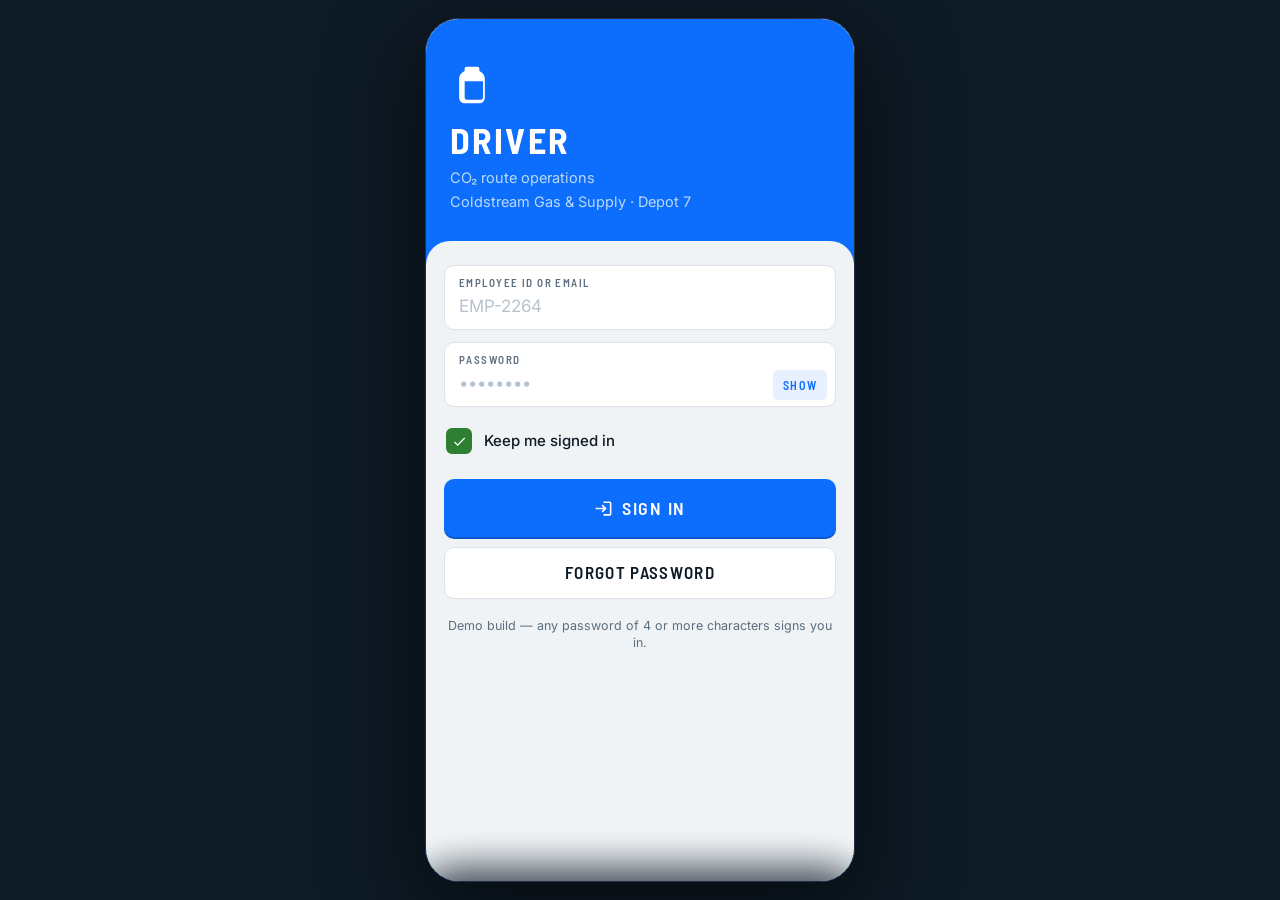
==== commit 4650f29f: "Add files via upload" ====
--- a/driver-app.html
+++ b/driver-app.html
@@ -14,7 +14,7 @@
 <link rel="preconnect" href="https://fonts.gstatic.com" crossorigin>
 <link href="https://fonts.googleapis.com/css2?family=Barlow+Semi+Condensed:wght@500;600;700&family=Inter:wght@400;500;600;700&display=swap" rel="stylesheet">
 <style>
-*,:after,:before{--tw-border-spacing-x:0;--tw-border-spacing-y:0;--tw-translate-x:0;--tw-translate-y:0;--tw-rotate:0;--tw-skew-x:0;--tw-skew-y:0;--tw-scale-x:1;--tw-scale-y:1;--tw-pan-x: ;--tw-pan-y: ;--tw-pinch-zoom: ;--tw-scroll-snap-strictness:proximity;--tw-gradient-from-position: ;--tw-gradient-via-position: ;--tw-gradient-to-position: ;--tw-ordinal: ;--tw-slashed-zero: ;--tw-numeric-figure: ;--tw-numeric-spacing: ;--tw-numeric-fraction: ;--tw-ring-inset: ;--tw-ring-offset-width:0px;--tw-ring-offset-color:#fff;--tw-ring-color:rgba(59,130,246,.5);--tw-ring-offset-shadow:0 0 #0000;--tw-ring-shadow:0 0 #0000;--tw-shadow:0 0 #0000;--tw-shadow-colored:0 0 #0000;--tw-blur: ;--tw-brightness: ;--tw-contrast: ;--tw-grayscale: ;--tw-hue-rotate: ;--tw-invert: ;--tw-saturate: ;--tw-sepia: ;--tw-drop-shadow: ;--tw-backdrop-blur: ;--tw-backdrop-brightness: ;--tw-backdrop-contrast: ;--tw-backdrop-grayscale: ;--tw-backdrop-hue-rotate: ;--tw-backdrop-invert: ;--tw-backdrop-opacity: ;--tw-backdrop-saturate: ;--tw-backdrop-sepia: ;--tw-contain-size: ;--tw-contain-layout: ;--tw-contain-paint: ;--tw-contain-style: }::backdrop{--tw-border-spacing-x:0;--tw-border-spacing-y:0;--tw-translate-x:0;--tw-translate-y:0;--tw-rotate:0;--tw-skew-x:0;--tw-skew-y:0;--tw-scale-x:1;--tw-scale-y:1;--tw-pan-x: ;--tw-pan-y: ;--tw-pinch-zoom: ;--tw-scroll-snap-strictness:proximity;--tw-gradient-from-position: ;--tw-gradient-via-position: ;--tw-gradient-to-position: ;--tw-ordinal: ;--tw-slashed-zero: ;--tw-numeric-figure: ;--tw-numeric-spacing: ;--tw-numeric-fraction: ;--tw-ring-inset: ;--tw-ring-offset-width:0px;--tw-ring-offset-color:#fff;--tw-ring-color:rgba(59,130,246,.5);--tw-ring-offset-shadow:0 0 #0000;--tw-ring-shadow:0 0 #0000;--tw-shadow:0 0 #0000;--tw-shadow-colored:0 0 #0000;--tw-blur: ;--tw-brightness: ;--tw-contrast: ;--tw-grayscale: ;--tw-hue-rotate: ;--tw-invert: ;--tw-saturate: ;--tw-sepia: ;--tw-drop-shadow: ;--tw-backdrop-blur: ;--tw-backdrop-brightness: ;--tw-backdrop-contrast: ;--tw-backdrop-grayscale: ;--tw-backdrop-hue-rotate: ;--tw-backdrop-invert: ;--tw-backdrop-opacity: ;--tw-backdrop-saturate: ;--tw-backdrop-sepia: ;--tw-contain-size: ;--tw-contain-layout: ;--tw-contain-paint: ;--tw-contain-style: }/*! tailwindcss v3.4.17 | MIT License | https://tailwindcss.com*/*,:after,:before{box-sizing:border-box;border:0 solid #e5e7eb}:after,:before{--tw-content:""}:host,html{line-height:1.5;-webkit-text-size-adjust:100%;-moz-tab-size:4;-o-tab-size:4;tab-size:4;font-family:Inter,ui-sans-serif,system-ui,-apple-system,Segoe UI,sans-serif;font-feature-settings:normal;font-variation-settings:normal;-webkit-tap-highlight-color:transparent}body{margin:0;line-height:inherit}hr{height:0;color:inherit;border-top-width:1px}abbr:where([title]){-webkit-text-decoration:underline dotted;text-decoration:underline dotted}h1,h2,h3,h4,h5,h6{font-size:inherit;font-weight:inherit}a{color:inherit;text-decoration:inherit}b,strong{font-weight:bolder}code,kbd,pre,samp{font-family:ui-monospace,SFMono-Regular,Menlo,Monaco,Consolas,Liberation Mono,Courier New,monospace;font-feature-settings:normal;font-variation-settings:normal;font-size:1em}small{font-size:80%}sub,sup{font-size:75%;line-height:0;position:relative;vertical-align:baseline}sub{bottom:-.25em}sup{top:-.5em}table{text-indent:0;border-color:inherit;border-collapse:collapse}button,input,optgroup,select,textarea{font-family:inherit;font-feature-settings:inherit;font-variation-settings:inherit;font-size:100%;font-weight:inherit;line-height:inherit;letter-spacing:inherit;color:inherit;margin:0;padding:0}button,select{text-transform:none}button,input:where([type=button]),input:where([type=reset]),input:where([type=submit]){-webkit-appearance:button;background-color:transparent;background-image:none}:-moz-focusring{outline:auto}:-moz-ui-invalid{box-shadow:none}progress{vertical-align:baseline}::-webkit-inner-spin-button,::-webkit-outer-spin-button{height:auto}[type=search]{-webkit-appearance:textfield;outline-offset:-2px}::-webkit-search-decoration{-webkit-appearance:none}::-webkit-file-upload-button{-webkit-appearance:button;font:inherit}summary{display:list-item}blockquote,dd,dl,figure,h1,h2,h3,h4,h5,h6,hr,p,pre{margin:0}fieldset{margin:0}fieldset,legend{padding:0}menu,ol,ul{list-style:none;margin:0;padding:0}dialog{padding:0}textarea{resize:vertical}input::-moz-placeholder,textarea::-moz-placeholder{opacity:1;color:#9ca3af}input::placeholder,textarea::placeholder{opacity:1;color:#9ca3af}[role=button],button{cursor:pointer}:disabled{cursor:default}audio,canvas,embed,iframe,img,object,svg,video{display:block;vertical-align:middle}img,video{max-width:100%;height:auto}[hidden]:where(:not([hidden=until-found])){display:none}:root{--background:207 24% 95%;--foreground:209 46% 10%;--card:0 0% 100%;--card-foreground:209 46% 10%;--popover:0 0% 100%;--popover-foreground:209 46% 10%;--primary:216 98% 52%;--primary-foreground:0 0% 100%;--primary-dark:216 90% 42%;--primary-tint:216 100% 95%;--secondary:207 24% 95%;--secondary-foreground:209 46% 10%;--muted:207 24% 95%;--muted-foreground:207 14% 60%;--accent:216 100% 95%;--accent-foreground:216 90% 42%;--destructive:0 65% 51%;--destructive-foreground:0 0% 100%;--destructive-tint:0 65% 95%;--success:123 46% 34%;--success-foreground:0 0% 100%;--success-tint:123 30% 93%;--warning:37 95% 56%;--warning-foreground:37 100% 12%;--warning-tint:37 90% 94%;--info:201 98% 41%;--info-foreground:0 0% 100%;--info-tint:201 80% 94%;--border:209 26% 89%;--input:209 26% 89%;--ring:216 98% 52%;--radius:0.875rem;--ink:209 46% 10%;--slate:209 16% 43%;--blue:#0d6efd;--blue-dk:#0a58ca;--blue-tint:#e7f0ff;--green:#2e7d32;--green-tint:#e9f3ea;--cyan:#0288d1;--cyan-tint:#e4f3fb;--red:#d32f2f;--red-tint:#fbeaea;--amber:#f9a825;--amber-tint:#fef5e2;--ink-hex:#0e1a26;--slate-hex:#5c6f80;--mute:#8a9aa8;--line:#dce4ec;--canvas:#edf1f5;--panel:#fff;--r-sm:10px;--r-md:14px;--r-lg:18px;--r-xl:24px;--tap:52px;--sh-1:0 1px 2px rgba(14,26,38,.06),0 1px 1px rgba(14,26,38,.04);--sh-2:0 4px 16px rgba(14,26,38,.1);--display:"Barlow Semi Condensed",ui-sans-serif,system-ui,sans-serif;--safe-t:env(safe-area-inset-top,0px);--safe-b:env(safe-area-inset-bottom,0px)}*{border-color:hsl(var(--border))}body,html{height:100%}body{margin:0;background-color:hsl(var(--ink));font-family:Inter,ui-sans-serif,system-ui,-apple-system,Segoe UI,sans-serif;color:hsl(var(--foreground));-webkit-font-smoothing:antialiased;-moz-osx-font-smoothing:grayscale;-webkit-tap-highlight-color:transparent;overscroll-behavior-y:none}button,input,select,textarea{font:inherit;color:inherit}button{cursor:pointer;border-width:0;background-color:transparent;padding:0}:focus-visible{border-radius:calc(var(--radius) - 8px);outline:2px solid transparent;outline-offset:2px;--tw-ring-offset-shadow:var(--tw-ring-inset) 0 0 0 var(--tw-ring-offset-width) var(--tw-ring-offset-color);--tw-ring-shadow:var(--tw-ring-inset) 0 0 0 calc(2px + var(--tw-ring-offset-width)) var(--tw-ring-color);box-shadow:var(--tw-ring-offset-shadow),var(--tw-ring-shadow),var(--tw-shadow,0 0 #0000);--tw-ring-color:hsl(var(--ring));--tw-ring-offset-width:2px}h1,h2,h3{margin:0;font-weight:700;letter-spacing:-.025em}#app{position:relative;margin-left:auto;margin-right:auto;display:flex;width:100%;flex-direction:column;overflow:hidden;background-color:hsl(var(--background));max-width:430px;min-width:320px;height:100dvh}@media (min-width:520px){body{display:flex;align-items:center;justify-content:center;padding:1.25rem}#app{height:min(920px,96dvh);border-radius:34px;border-width:1px;border-color:#223244;box-shadow:0 30px 90px rgba(0,0,0,.55)}}.screen{display:none;min-height:0;flex:1 1 0%;flex-direction:column}.screen.on{display:flex}.scroll{min-height:0;flex:1 1 0%;overflow-y:auto;-webkit-overflow-scrolling:touch;overscroll-behavior:contain}.pad{padding:1rem 1rem 1.75rem}.navslot{flex:none}.eyebrow{font-size:.75rem;line-height:1rem;font-weight:600;text-transform:uppercase;color:hsl(var(--muted-foreground));letter-spacing:.14em}.eyebrow,.num{font-family:Barlow Semi Condensed,ui-sans-serif,system-ui,sans-serif}.num{font-weight:700;--tw-numeric-spacing:tabular-nums;font-variant-numeric:var(--tw-ordinal) var(--tw-slashed-zero) var(--tw-numeric-figure) var(--tw-numeric-spacing) var(--tw-numeric-fraction)}.topbar{z-index:5;flex:none;background-color:hsl(var(--primary));padding-left:.875rem;padding-right:.875rem;color:hsl(var(--primary-foreground));--tw-shadow:0 4px 16px rgba(14,26,38,.1);--tw-shadow-colored:0 4px 16px var(--tw-shadow-color);box-shadow:var(--tw-ring-offset-shadow,0 0 #0000),var(--tw-ring-shadow,0 0 #0000),var(--tw-shadow);padding-top:calc(var(--safe-t) + 10px)}.topbar.plain{padding-bottom:.875rem}.tb-row{display:flex;min-height:44px;align-items:center;gap:.75rem}.tb-title{font-family:Barlow Semi Condensed,ui-sans-serif,system-ui,sans-serif;font-size:21px;font-weight:600;line-height:1.25}.tb-sub{margin-top:1px;font-size:11.5px;color:#bbd9f5}.tb-btn{display:grid;height:2.75rem;width:2.75rem;flex:none;place-items:center;border-radius:calc(var(--radius) - 4px);background-color:hsla(0,0%,100%,.14);--tw-text-opacity:1;color:rgb(255 255 255/var(--tw-text-opacity,1))}.tb-btn:active{background-color:hsla(0,0%,100%,.28)}.tb-btn.on{background-color:hsl(var(--warning));color:hsl(var(--warning-foreground))}.tb-btn svg{height:1.25rem;width:1.25rem;fill:currentColor}.gauge{padding-top:.75rem;padding-bottom:.875rem}.gauge-head{margin-bottom:7px;display:flex;align-items:baseline;justify-content:space-between}.gauge-label{font-size:11px;font-weight:600;text-transform:uppercase;letter-spacing:.16em;color:#a8cdf0}.gauge-label,.gauge-read{font-family:Barlow Semi Condensed,ui-sans-serif,system-ui,sans-serif}.gauge-read{font-size:15px;font-weight:700;--tw-numeric-spacing:tabular-nums;font-variant-numeric:var(--tw-ordinal) var(--tw-slashed-zero) var(--tw-numeric-figure) var(--tw-numeric-spacing) var(--tw-numeric-fraction);--tw-text-opacity:1;color:rgb(255 255 255/var(--tw-text-opacity,1))}.gauge-read small{font-size:11px;font-weight:600;color:#a8cdf0;letter-spacing:.06em}.ticks{display:flex;height:.875rem;align-items:stretch;gap:.125rem}.tick{flex:1 1 0%;border-radius:calc(var(--radius) - 8px);background-color:hsla(0,0%,100%,.16);transition-property:color,background-color,border-color,text-decoration-color,fill,stroke;transition-timing-function:cubic-bezier(.4,0,.2,1);transition-duration:.5s}.tick.full{--tw-bg-opacity:1;background-color:rgb(255 255 255/var(--tw-bg-opacity,1))}.tick.spent{background-color:hsla(0,0%,100%,.34)}.gauge-foot{margin-top:7px;display:flex;justify-content:space-between;font-size:11.5px;color:#bbd9f5}.gauge-foot b{font-family:Barlow Semi Condensed,ui-sans-serif,system-ui,sans-serif;font-size:13px;--tw-text-opacity:1;color:rgb(255 255 255/var(--tw-text-opacity,1))}.banner{margin-bottom:.75rem;display:flex;align-items:flex-start;gap:.625rem;border-radius:calc(var(--radius) - 4px);padding:11px .75rem;font-size:13.5px;line-height:1.375}.banner.paused{border-width:1.5px;background-color:hsl(var(--warning-tint));color:rgb(107 75 0/var(--tw-text-opacity,1));border-color:#ebc26a}.banner.alert,.banner.paused{--tw-text-opacity:1}.banner.alert{border-width:1.5px;background-color:hsl(var(--info-tint));color:rgb(11 74 102/var(--tw-text-opacity,1));border-color:#9bd3ef}.banner b{margin-bottom:1px;display:block;font-size:13px}.banner .x{margin-left:auto;padding-left:.125rem;padding-right:.125rem;font-size:1.25rem;line-height:1.75rem;line-height:1;opacity:.5}.btn{display:flex;width:100%;align-items:center;justify-content:center;gap:9px;border-radius:calc(var(--radius) - 4px);font-family:Barlow Semi Condensed,ui-sans-serif,system-ui,sans-serif;font-size:17px;font-weight:600;text-transform:uppercase;transition-property:transform;transition-timing-function:cubic-bezier(.4,0,.2,1);transition-duration:.15s}.btn:active{--tw-scale-x:.985;--tw-scale-y:.985;transform:translate(var(--tw-translate-x),var(--tw-translate-y)) rotate(var(--tw-rotate)) skewX(var(--tw-skew-x)) skewY(var(--tw-skew-y)) scaleX(var(--tw-scale-x)) scaleY(var(--tw-scale-y));--tw-brightness:brightness(.95);filter:var(--tw-blur) var(--tw-brightness) var(--tw-contrast) var(--tw-grayscale) var(--tw-hue-rotate) var(--tw-invert) var(--tw-saturate) var(--tw-sepia) var(--tw-drop-shadow)}.btn:disabled{pointer-events:none;opacity:.4;--tw-shadow:0 0 #0000;--tw-shadow-colored:0 0 #0000;box-shadow:var(--tw-ring-offset-shadow,0 0 #0000),var(--tw-ring-shadow,0 0 #0000),var(--tw-shadow)}.btn{min-height:var(--tap);letter-spacing:.08em}.btn svg{height:19px;width:19px;fill:currentColor}.btn-primary{background-color:hsl(var(--primary));color:hsl(var(--primary-foreground));box-shadow:0 2px 0 hsl(var(--primary-dark))}.btn-danger{background-color:hsl(var(--destructive));color:hsl(var(--destructive-foreground));box-shadow:0 2px 0 #9e2020}.btn-cyan{background-color:hsl(var(--info));color:hsl(var(--info-foreground));box-shadow:0 2px 0 #01669b}.btn-green{background-color:hsl(var(--success));color:hsl(var(--success-foreground));box-shadow:0 2px 0 #1f5b23}.btn-amber{background-color:hsl(var(--warning));color:hsl(var(--warning-foreground));box-shadow:0 2px 0 #c98b00}.btn-ghost{border-width:1.5px;border-color:hsl(var(--border));background-color:hsl(var(--card));color:hsl(var(--foreground));--tw-shadow:0 0 #0000;--tw-shadow-colored:0 0 #0000;box-shadow:var(--tw-ring-offset-shadow,0 0 #0000),var(--tw-ring-shadow,0 0 #0000),var(--tw-shadow)}.btn-xl{font-size:1.125rem;line-height:1.75rem;min-height:58px}.btn-row{display:flex;gap:.625rem}.btn-row .btn{flex:1 1 0%}.card{overflow:hidden;border-radius:var(--radius);border-width:1px;border-color:hsl(var(--border));background-color:hsl(var(--card));--tw-shadow:0 1px 2px rgba(14,26,38,.06),0 1px 1px rgba(14,26,38,.04);--tw-shadow-colored:0 1px 2px var(--tw-shadow-color),0 1px 1px var(--tw-shadow-color);box-shadow:var(--tw-ring-offset-shadow,0 0 #0000),var(--tw-ring-shadow,0 0 #0000),var(--tw-shadow);--tw-shadow-color:hsl(var(--card));--tw-shadow:var(--tw-shadow-colored)}.card+.card{margin-top:.75rem}.sect{margin-top:22px;margin-bottom:.625rem;display:flex;align-items:center;gap:9px}.sect:first-child{margin-top:.25rem}.sect .eyebrow{white-space:nowrap}.sect hr{margin:0;flex:1 1 0%;border-width:1px 0 0;border-color:hsl(var(--border))}.pill{display:inline-flex;align-items:center;gap:5px;border-radius:9999px;padding:.25rem .625rem;font-family:Barlow Semi Condensed,ui-sans-serif,system-ui,sans-serif;font-size:11.5px;font-weight:600;text-transform:uppercase;letter-spacing:.1em}.pill-green{background-color:hsl(var(--success-tint));color:hsl(var(--success))}.pill-cyan{background-color:hsl(var(--info-tint));--tw-text-opacity:1;color:rgb(1 101 154/var(--tw-text-opacity,1))}.pill-blue{background-color:hsl(var(--primary-tint));color:hsl(var(--primary-dark))}.pill-red{background-color:hsl(var(--destructive-tint));color:hsl(var(--destructive))}.pill-amber{background-color:hsl(var(--warning-tint));--tw-text-opacity:1;color:rgb(138 92 0/var(--tw-text-opacity,1))}.pill-grey{background-color:hsl(var(--secondary));color:hsl(var(--slate))}.dot{height:.375rem;width:.375rem;border-radius:9999px;background-color:currentColor}.field{position:relative;margin-bottom:.75rem;display:block;width:100%;border-radius:calc(var(--radius) - 4px);border-width:1.5px;border-color:hsl(var(--input));background-color:hsl(var(--card));padding:9px .875rem .625rem;transition-property:border-color,box-shadow;transition-timing-function:cubic-bezier(.4,0,.2,1);transition-duration:.15s}.field:focus-within{border-color:hsl(var(--primary));box-shadow:0 0 0 3px hsl(var(--primary)/.14)}.field>span{margin-bottom:.125rem;display:block;font-family:Barlow Semi Condensed,ui-sans-serif,system-ui,sans-serif;font-size:11px;font-weight:600;text-transform:uppercase;color:hsl(var(--slate));letter-spacing:.13em}.field:focus-within>span{color:hsl(var(--primary))}.field input,.field select,.field textarea{width:100%;border-width:0;background-color:transparent;padding:0;font-size:17px;font-weight:500;outline:2px solid transparent;outline-offset:2px}.field input::-moz-placeholder,.field textarea::-moz-placeholder{font-weight:400;--tw-text-opacity:1;color:rgb(182 194 205/var(--tw-text-opacity,1))}.field input::placeholder,.field textarea::placeholder{font-weight:400;--tw-text-opacity:1;color:rgb(182 194 205/var(--tw-text-opacity,1))}.field textarea{resize:none;font-size:15.5px;line-height:1.5}.field select{-webkit-appearance:none;-moz-appearance:none;appearance:none;font-family:Barlow Semi Condensed,ui-sans-serif,system-ui,sans-serif;font-size:19px;font-weight:600}.field.sel:after{content:"";pointer-events:none;position:absolute;right:1rem;top:50%;height:.625rem;width:.625rem;border-right:2.5px solid hsl(var(--slate));border-bottom:2.5px solid hsl(var(--slate));transform:translateY(-70%) rotate(45deg)}.field .unit{position:absolute;right:.875rem;bottom:11px;font-size:.875rem;line-height:1.25rem;letter-spacing:.06em}.field .pre,.field .unit{font-family:Barlow Semi Condensed,ui-sans-serif,system-ui,sans-serif;font-weight:600;color:hsl(var(--muted-foreground))}.field .pre{margin-right:.125rem;font-size:17px}.field .inline{display:flex;align-items:center}.field.big input{font-family:Barlow Semi Condensed,ui-sans-serif,system-ui,sans-serif;font-size:1.875rem;line-height:2.25rem;font-weight:700}.field.locked{border-style:dashed;--tw-bg-opacity:1;background-color:rgb(244 247 249/var(--tw-bg-opacity,1))}.field.err{border-color:hsl(var(--destructive))}.field.err>span{color:hsl(var(--destructive))}.field .rev{position:absolute;right:.5rem;bottom:.375rem;border-radius:calc(var(--radius) - 8px);background-color:hsl(var(--primary-tint));padding:7px .625rem;font-family:Barlow Semi Condensed,ui-sans-serif,system-ui,sans-serif;font-size:.75rem;line-height:1rem;font-weight:600;text-transform:uppercase;color:hsl(var(--primary));letter-spacing:.1em}.field-2{display:flex;gap:.625rem}.field-2 .field{flex:1 1 0%}.hint{font-size:12.5px;line-height:1.375;color:hsl(var(--slate));margin:-6px 2px 14px}.errmsg{gap:.5rem;border-radius:calc(var(--radius) - 4px);background-color:hsl(var(--destructive-tint));padding:11px .75rem;font-size:13.5px;line-height:1.375;color:hsl(var(--destructive));margin:-4px 0 14px}.check,.errmsg{display:flex;align-items:center}.check{gap:.75rem;border-bottom-width:1px;border-color:hsl(var(--border));padding-left:.875rem;padding-right:.875rem;min-height:var(--tap)}.check:last-child{border-bottom-width:0}.check.bare{min-height:44px;border-width:0;background-color:transparent;padding:0;margin:2px 2px 16px}.check input{pointer-events:none;position:absolute;opacity:0}.check .box{display:grid;height:26px;width:26px;flex:none;place-items:center;border-radius:calc(var(--radius) - 8px);border-width:2px;--tw-border-opacity:1;border-color:rgb(194 205 216/var(--tw-border-opacity,1))}.check .box,.check .box svg{transition-property:all;transition-timing-function:cubic-bezier(.4,0,.2,1);transition-duration:.15s}.check .box svg{height:15px;width:15px;--tw-scale-x:.5;--tw-scale-y:.5;transform:translate(var(--tw-translate-x),var(--tw-translate-y)) rotate(var(--tw-rotate)) skewX(var(--tw-skew-x)) skewY(var(--tw-skew-y)) scaleX(var(--tw-scale-x)) scaleY(var(--tw-scale-y));fill:#fff;opacity:0}.check input:checked~.box{border-color:hsl(var(--success));background-color:hsl(var(--success))}.check input:checked~.box svg{--tw-scale-x:1;--tw-scale-y:1;transform:translate(var(--tw-translate-x),var(--tw-translate-y)) rotate(var(--tw-rotate)) skewX(var(--tw-skew-x)) skewY(var(--tw-skew-y)) scaleX(var(--tw-scale-x)) scaleY(var(--tw-scale-y));opacity:1}.check span{font-size:15px;font-weight:500}.sw{position:relative;height:1.75rem;width:3rem;flex:none;background-color:rgb(201 212 222/var(--tw-bg-opacity,1));transition-property:color,background-color,border-color,text-decoration-color,fill,stroke;transition-timing-function:cubic-bezier(.4,0,.2,1);transition-duration:.15s}.sw,.sw i{border-radius:9999px;--tw-bg-opacity:1}.sw i{position:absolute;top:3px;left:3px;height:22px;width:22px;background-color:rgb(255 255 255/var(--tw-bg-opacity,1));transition-property:all;transition-timing-function:cubic-bezier(.4,0,.2,1);transition-duration:.15s;box-shadow:0 1px 3px rgba(14,26,38,.32)}.sw.on{background-color:hsl(var(--success))}.sw.on i{left:23px}.route-item{display:block;width:100%;border-bottom-width:1px;border-color:hsl(var(--border));padding:15px 1rem;text-align:left}.route-item:active{background-color:hsl(var(--primary-tint))}.route-item:last-child{border-bottom-width:0}.route-top{margin-bottom:5px;display:flex;align-items:center;gap:.625rem}.route-code{font-family:Barlow Semi Condensed,ui-sans-serif,system-ui,sans-serif;font-size:1.125rem;line-height:1.75rem;font-weight:700}.route-name{margin-bottom:9px;font-size:.875rem;line-height:1.25rem;color:hsl(var(--slate))}.route-meta{display:flex;flex-wrap:wrap;align-items:center;gap:.875rem;font-size:12.5px;color:hsl(var(--slate))}.route-meta b{font-family:Barlow Semi Condensed,ui-sans-serif,system-ui,sans-serif;font-size:.875rem;line-height:1.25rem;color:hsl(var(--foreground))}.mini-bar{margin-top:11px;height:5px;overflow:hidden;background-color:hsl(var(--background))}.mini-bar,.mini-bar i{border-radius:calc(var(--radius) - 8px)}.mini-bar i{display:block;height:100%;background-color:hsl(var(--info));transition-property:width;transition-timing-function:cubic-bezier(.4,0,.2,1);transition-duration:.5s}.mini-bar.done i{background-color:hsl(var(--success))}.donestrip{margin-bottom:.75rem;display:flex;width:100%;align-items:center;gap:11px;border-radius:calc(var(--radius) - 4px);border-width:1px;background-color:hsl(var(--success-tint));padding:.625rem .75rem;text-align:left;border-color:#c3e0c6}.donestrip .ic{display:grid;height:26px;width:26px;flex:none;place-items:center;border-radius:9999px;background-color:hsl(var(--success))}.donestrip .ic svg{height:.875rem;width:.875rem;fill:#fff}.donestrip .tx{min-width:0;flex:1 1 0%}.donestrip b{display:block;font-size:14.5px;--tw-text-opacity:1;color:rgb(30 90 34/var(--tw-text-opacity,1))}.donestrip small{font-size:12.5px;--tw-text-opacity:1;color:rgb(62 115 66/var(--tw-text-opacity,1))}.donestrip .chev{height:.5rem;width:.5rem;flex:none;transition-property:transform;transition-timing-function:cubic-bezier(.4,0,.2,1);transition-duration:.15s;border-right:2.5px solid #6ba06f;border-bottom:2.5px solid #6ba06f;transform:rotate(45deg);margin-top:-3px}.donestrip.open .chev{transform:rotate(-135deg);margin-top:3px}.donelist{margin-bottom:.75rem;overflow:hidden;border-radius:calc(var(--radius) - 4px);border-width:1px;border-color:hsl(var(--border));background-color:hsl(var(--card));margin-top:-6px}.drow{display:flex;align-items:center;gap:.625rem;border-bottom-width:1px;border-color:hsl(var(--border));padding:.625rem .75rem}.drow:last-child{border-bottom-width:0}.drow .n{display:grid;height:22px;width:22px;flex:none;place-items:center;border-radius:9999px;background-color:hsl(var(--success));font-family:Barlow Semi Condensed,ui-sans-serif,system-ui,sans-serif;font-size:.75rem;line-height:1rem;font-weight:700;--tw-text-opacity:1;color:rgb(255 255 255/var(--tw-text-opacity,1))}.drow .n.sk{background-color:hsl(var(--warning));color:hsl(var(--warning-foreground))}.drow .nm{min-width:0;flex:1 1 0%;overflow:hidden;text-overflow:ellipsis;white-space:nowrap;font-size:.875rem;line-height:1.25rem;font-weight:600}.drow .\!v,.drow .v{white-space:nowrap;font-family:Barlow Semi Condensed,ui-sans-serif,system-ui,sans-serif;font-size:.875rem;line-height:1.25rem;font-weight:700}.drow .\!v.g,.drow .v.g{color:hsl(var(--success))}.drow .t{width:54px;flex:none;text-align:right;font-family:Barlow Semi Condensed,ui-sans-serif,system-ui,sans-serif;font-size:11.5px;color:hsl(var(--muted-foreground));letter-spacing:.05em}.now{margin-bottom:.75rem;border-radius:calc(var(--radius) + 6px);border-width:2px;border-color:hsl(var(--info));background-color:hsl(var(--card));padding:1rem;box-shadow:0 8px 26px hsl(var(--info)/.18)}.now-head{margin-bottom:.625rem;display:flex;align-items:center;gap:9px}.now-head .eta{margin-left:auto}.now h2{font-size:23px;line-height:1.25;letter-spacing:-.025em}.now .addr{margin-top:5px;margin-bottom:0;font-size:15px;line-height:1.375;--tw-text-opacity:1;color:rgb(61 78 92/var(--tw-text-opacity,1))}.now-facts{margin-top:.75rem;display:flex;border-top-width:1px;border-bottom-width:1px;border-color:hsl(var(--border))}.now-facts div{flex:1 1 0%;border-right-width:1px;border-color:hsl(var(--border));padding:.625rem .375rem;text-align:center}.now-facts div:last-child{border-right-width:0}.now-facts .k{font-family:Barlow Semi Condensed,ui-sans-serif,system-ui,sans-serif;font-size:10px;font-weight:600;text-transform:uppercase;color:hsl(var(--muted-foreground));letter-spacing:.12em}.now-facts .\!v,.now-facts .v{margin-top:.125rem;font-family:Barlow Semi Condensed,ui-sans-serif,system-ui,sans-serif;font-size:17px;font-weight:700;--tw-numeric-spacing:tabular-nums;font-variant-numeric:var(--tw-ordinal) var(--tw-slashed-zero) var(--tw-numeric-figure) var(--tw-numeric-spacing) var(--tw-numeric-fraction)}.now .stop-note{margin-top:11px}.now .btn-row{margin-top:.75rem}.now .btn{min-height:56px}.stop-note{border-radius:calc(var(--radius) - 8px);background-color:hsl(var(--background));padding:.5rem .625rem;line-height:1.375}.eta,.stop-note{font-size:13px;color:hsl(var(--slate))}.eta{white-space:nowrap;font-family:Barlow Semi Condensed,ui-sans-serif,system-ui,sans-serif;font-weight:600;letter-spacing:.04em}.upnext{overflow:hidden;border-radius:var(--radius);border-width:1px;border-color:hsl(var(--border));background-color:hsl(var(--card));--tw-shadow:0 1px 2px rgba(14,26,38,.06),0 1px 1px rgba(14,26,38,.04);--tw-shadow-colored:0 1px 2px var(--tw-shadow-color),0 1px 1px var(--tw-shadow-color);box-shadow:var(--tw-ring-offset-shadow,0 0 #0000),var(--tw-ring-shadow,0 0 #0000),var(--tw-shadow);--tw-shadow-color:hsl(var(--card));--tw-shadow:var(--tw-shadow-colored)}.unrow{display:flex;align-items:center;gap:11px;border-bottom-width:1px;border-color:hsl(var(--border));padding:.75rem}.unrow:last-child{border-bottom-width:0}.unrow .n{display:grid;height:26px;width:26px;flex:none;place-items:center;border-radius:9999px;background-color:hsl(var(--background));font-family:Barlow Semi Condensed,ui-sans-serif,system-ui,sans-serif;font-size:13px;font-weight:700;color:hsl(var(--slate))}.unrow .tx{min-width:0;flex:1 1 0%}.unrow b{display:block;overflow:hidden;text-overflow:ellipsis;white-space:nowrap;font-size:14.5px}.unrow small{font-size:12.5px;color:hsl(var(--slate))}.unrow .\!v,.unrow .v{white-space:nowrap;font-family:Barlow Semi Condensed,ui-sans-serif,system-ui,sans-serif;font-size:.875rem;line-height:1.25rem;font-weight:700;color:hsl(var(--slate))}.unrow .\!v.g,.unrow .v.g{color:hsl(var(--success))}.unrow .n.done{background-color:hsl(var(--success))}.unrow .n.current,.unrow .n.done{--tw-text-opacity:1;color:rgb(255 255 255/var(--tw-text-opacity,1))}.unrow .n.current{background-color:hsl(var(--info))}.unrow .n.skipped{background-color:hsl(var(--warning));color:hsl(var(--warning-foreground))}.unrow.is-done b{color:hsl(var(--slate))}.pausecard{margin-bottom:.875rem;border-radius:calc(var(--radius) + 6px);border-width:2px;background-color:hsl(var(--warning-tint));padding:18px;text-align:center;border-color:#ebc26a}.pausecard .k{font-family:Barlow Semi Condensed,ui-sans-serif,system-ui,sans-serif;font-size:11.5px;font-weight:600;text-transform:uppercase;--tw-text-opacity:1;color:rgb(138 92 0/var(--tw-text-opacity,1));letter-spacing:.16em}.pausecard .\!v,.pausecard .v{font-family:Barlow Semi Condensed,ui-sans-serif,system-ui,sans-serif;font-size:46px;font-weight:700;--tw-numeric-spacing:tabular-nums;font-variant-numeric:var(--tw-ordinal) var(--tw-slashed-zero) var(--tw-numeric-figure) var(--tw-numeric-spacing) var(--tw-numeric-fraction);line-height:1;--tw-text-opacity:1;color:rgb(107 75 0/var(--tw-text-opacity,1))}.pausecard .v{margin:8px 0 4px}.pausecard .\!v{margin:8px 0 4px!important}.pausecard p{margin:0 0 15px;font-size:13.5px;line-height:1.375;--tw-text-opacity:1;color:rgb(122 86 0/var(--tw-text-opacity,1))}.drive{display:flex;min-height:0;flex:1 1 0%;flex-direction:column;--tw-bg-opacity:1;background-color:rgb(220 230 236/var(--tw-bg-opacity,1))}.drive-status{display:flex;flex:none;align-items:stretch;gap:11px;background-color:hsl(var(--ink));padding:.5rem .75rem;--tw-text-opacity:1;color:rgb(255 255 255/var(--tw-text-opacity,1))}.dstat{display:flex;min-width:0;flex-direction:column;justify-content:center}.dstat .k{font-family:Barlow Semi Condensed,ui-sans-serif,system-ui,sans-serif;font-size:9.5px;font-weight:600;text-transform:uppercase;line-height:1;--tw-text-opacity:1;color:rgb(126 147 165/var(--tw-text-opacity,1));letter-spacing:.14em}.dstat .\!v,.dstat .v{margin-top:3px;white-space:nowrap;font-family:Barlow Semi Condensed,ui-sans-serif,system-ui,sans-serif;font-size:15px;font-weight:700;--tw-numeric-spacing:tabular-nums;font-variant-numeric:var(--tw-ordinal) var(--tw-slashed-zero) var(--tw-numeric-figure) var(--tw-numeric-spacing) var(--tw-numeric-fraction)}.dsbar{margin-top:5px;display:block;height:.375rem;overflow:hidden;border-radius:calc(var(--radius) - 8px);background-color:hsla(0,0%,100%,.17)}.dsbar i{display:block;height:100%;--tw-bg-opacity:1;background-color:rgb(255 255 255/var(--tw-bg-opacity,1));transition-property:width;transition-timing-function:cubic-bezier(.4,0,.2,1);transition-duration:.5s}.dsbar i.low{background-color:hsl(var(--warning))}.dsep{width:1px;flex:none;background-color:hsla(0,0%,100%,.14)}.drive-map{position:relative;flex:1 1 0%;overflow:hidden;--tw-bg-opacity:1;background-color:rgb(227 235 240/var(--tw-bg-opacity,1));min-height:170px}.drive-map svg{position:absolute;inset:0;height:100%;width:100%}.navcard{position:absolute;left:.625rem;right:.625rem;top:.625rem;display:flex;align-items:center;gap:.75rem;border-radius:var(--radius);background-color:hsla(0,0%,100%,.96);padding:11px .75rem;--tw-shadow:0 4px 16px rgba(14,26,38,.1);--tw-shadow-colored:0 4px 16px var(--tw-shadow-color);box-shadow:var(--tw-ring-offset-shadow,0 0 #0000),var(--tw-ring-shadow,0 0 #0000),var(--tw-shadow)}.navcard .turn{display:grid;height:46px;width:46px;flex:none;place-items:center;border-radius:calc(var(--radius) - 4px);background-color:hsl(var(--info))}.navcard .turn svg{height:1.5rem;width:1.5rem;fill:#fff}.navcard .tx{min-width:0;flex:1 1 0%}.navcard .k{font-family:Barlow Semi Condensed,ui-sans-serif,system-ui,sans-serif;font-size:10px;font-weight:600;text-transform:uppercase;line-height:1;color:hsl(var(--muted-foreground));letter-spacing:.14em}.navcard b{margin-top:3px;font-size:1rem;line-height:1.5rem;letter-spacing:-.015em}.navcard b,.navcard small{display:block;overflow:hidden;text-overflow:ellipsis;white-space:nowrap}.navcard small{font-size:12.5px;color:hsl(var(--slate))}.navcard .dist{flex:none;text-align:right}.navcard .dist .\!v,.navcard .dist .v{font-family:Barlow Semi Condensed,ui-sans-serif,system-ui,sans-serif;font-size:21px;font-weight:700;--tw-numeric-spacing:tabular-nums;font-variant-numeric:var(--tw-ordinal) var(--tw-slashed-zero) var(--tw-numeric-figure) var(--tw-numeric-spacing) var(--tw-numeric-fraction);line-height:1}.navcard .dist .\!u,.navcard .dist .u{margin-top:3px;display:block;font-family:Barlow Semi Condensed,ui-sans-serif,system-ui,sans-serif;font-size:10.5px;font-weight:600;text-transform:uppercase;color:hsl(var(--muted-foreground))}.navcard .dist .u{letter-spacing:.1em}.navcard .dist .\!u{letter-spacing:.1em!important}.maptools{position:absolute;right:.625rem;bottom:.625rem;display:flex;flex-direction:column;gap:.5rem}.mtool{display:grid;height:46px;width:46px;place-items:center;border-radius:calc(var(--radius) - 4px);background-color:hsla(0,0%,100%,.95);color:hsl(var(--slate));--tw-shadow:0 4px 16px rgba(14,26,38,.1);--tw-shadow-colored:0 4px 16px var(--tw-shadow-color);box-shadow:var(--tw-ring-offset-shadow,0 0 #0000),var(--tw-ring-shadow,0 0 #0000),var(--tw-shadow)}.mtool svg{height:21px;width:21px;fill:currentColor}.mtool.on{background-color:hsl(var(--primary));color:hsl(var(--primary-foreground))}.mapchip{position:absolute;left:.625rem;bottom:.625rem;display:flex;align-items:center;gap:7px;padding:7px .75rem;font-family:Barlow Semi Condensed,ui-sans-serif,system-ui,sans-serif;font-size:11px;font-weight:600;text-transform:uppercase;--tw-text-opacity:1;color:rgb(255 255 255/var(--tw-text-opacity,1));background:rgba(14,26,38,.82);letter-spacing:.11em}.mapchip,.mapchip i{border-radius:9999px}.mapchip i{height:7px;width:7px;flex:none;--tw-bg-opacity:1;background-color:rgb(111 208 122/var(--tw-bg-opacity,1))}.mapchip.sim i{background-color:hsl(var(--warning))}.reopt{pointer-events:none;position:absolute;left:.625rem;right:.625rem;display:flex;align-items:center;gap:11px;border-radius:var(--radius);background-color:hsl(var(--info));padding:.75rem;color:hsl(var(--info-foreground));opacity:0;--tw-shadow:0 4px 16px rgba(14,26,38,.1);--tw-shadow-colored:0 4px 16px var(--tw-shadow-color);box-shadow:var(--tw-ring-offset-shadow,0 0 #0000),var(--tw-ring-shadow,0 0 #0000),var(--tw-shadow);transition-property:all;transition-timing-function:cubic-bezier(.4,0,.2,1);transition-duration:.15s;top:76px;transform:translateY(-12px)}.reopt.on{pointer-events:auto;opacity:1;transform:none}.reopt svg{height:22px;width:22px;flex:none;fill:#fff}.reopt b{margin-bottom:1px;display:block;font-size:.875rem;line-height:1.25rem}.reopt small{font-size:12.5px;line-height:1.375;--tw-text-opacity:1;color:rgb(214 238 250/var(--tw-text-opacity,1))}.reopt .x{margin-left:auto;flex:none;padding-left:.125rem;padding-right:.125rem;font-size:22px;line-height:1;--tw-text-opacity:1;color:rgb(255 255 255/var(--tw-text-opacity,1));opacity:.7}.drive-actions{flex:none;border-top-width:1px;border-color:hsl(var(--border));background-color:hsl(var(--card));padding:11px .75rem .75rem;box-shadow:0 -6px 22px rgba(14,26,38,.1)}.acts{margin-bottom:11px;display:flex;gap:.625rem}.act{position:relative;display:flex;min-height:58px;flex:1 1 0%;flex-direction:column;align-items:center;justify-content:center;gap:.25rem;border-radius:calc(var(--radius) - 4px);border-width:1.5px;border-color:hsl(var(--border));background-color:hsl(var(--background));font-family:Barlow Semi Condensed,ui-sans-serif,system-ui,sans-serif;font-size:10.5px;font-weight:600;text-transform:uppercase;color:hsl(var(--slate))}.act:active{--tw-scale-x:.97;--tw-scale-y:.97;transform:translate(var(--tw-translate-x),var(--tw-translate-y)) rotate(var(--tw-rotate)) skewX(var(--tw-skew-x)) skewY(var(--tw-skew-y)) scaleX(var(--tw-scale-x)) scaleY(var(--tw-scale-y))}.act{letter-spacing:.1em}.act svg{height:22px;width:22px;fill:currentColor}.act.sos{border-color:hsl(var(--destructive));background-color:hsl(var(--destructive));color:hsl(var(--destructive-foreground));box-shadow:0 2px 0 #9e2020}.act.chat{background-color:hsl(var(--primary-tint));color:hsl(var(--primary-dark));border-color:#b7d6f4}.act.mic.rec{animation:rec 1.1s ease-in-out infinite;border-color:hsl(var(--destructive));background-color:hsl(var(--destructive));--tw-text-opacity:1;color:rgb(255 255 255/var(--tw-text-opacity,1))}.act .n{position:absolute;top:.375rem;right:.625rem;height:19px;min-width:19px;border-radius:9999px;background-color:hsl(var(--destructive));padding-left:5px;padding-right:5px;text-align:center;font-size:11px;line-height:19px}.act .n,.bigcta{font-family:Barlow Semi Condensed,ui-sans-serif,system-ui,sans-serif;font-weight:700;--tw-text-opacity:1;color:rgb(255 255 255/var(--tw-text-opacity,1))}.bigcta{display:flex;width:100%;align-items:center;justify-content:center;gap:11px;border-radius:var(--radius);text-transform:uppercase;transition-property:transform;transition-timing-function:cubic-bezier(.4,0,.2,1);transition-duration:.15s}.bigcta:active{--tw-scale-x:.99;--tw-scale-y:.99;transform:translate(var(--tw-translate-x),var(--tw-translate-y)) rotate(var(--tw-rotate)) skewX(var(--tw-skew-x)) skewY(var(--tw-skew-y)) scaleX(var(--tw-scale-x)) scaleY(var(--tw-scale-y))}.bigcta:disabled{pointer-events:none;opacity:.4;--tw-shadow:0 0 #0000;--tw-shadow-colored:0 0 #0000;box-shadow:var(--tw-ring-offset-shadow,0 0 #0000),var(--tw-ring-shadow,0 0 #0000),var(--tw-shadow)}.bigcta{min-height:72px;font-size:21px;letter-spacing:.1em}.bigcta svg{height:26px;width:26px;fill:currentColor}.bigcta.go{background-color:hsl(var(--primary));box-shadow:0 3px 0 hsl(var(--primary-dark))}.bigcta.\!stop,.bigcta.stop{background-color:hsl(var(--warning));color:hsl(var(--warning-foreground))}.bigcta.stop{box-shadow:0 3px 0 #c98b00}.bigcta.\!stop{box-shadow:0 3px 0 #c98b00!important}.bigcta.done{background-color:hsl(var(--success));box-shadow:0 3px 0 #1f5b23}.tinylink{margin-top:.5rem;min-height:42px;width:100%;font-family:Barlow Semi Condensed,ui-sans-serif,system-ui,sans-serif;font-size:.75rem;line-height:1rem;font-weight:600;text-transform:uppercase;color:hsl(var(--slate));letter-spacing:.1em}.arrive{overflow:hidden;border-radius:var(--radius);border-width:2px;border-color:hsl(var(--success))}.arrive-h{display:flex;align-items:center;gap:.5rem;background-color:hsl(var(--success));padding:.625rem .75rem;font-family:Barlow Semi Condensed,ui-sans-serif,system-ui,sans-serif;font-size:11.5px;font-weight:600;text-transform:uppercase;line-height:1.375;--tw-text-opacity:1;color:rgb(255 255 255/var(--tw-text-opacity,1));letter-spacing:.12em}.arrive-h svg{height:1rem;width:1rem;flex:none;fill:#fff}.ctog{display:flex;min-height:58px;width:100%;align-items:center;gap:.75rem;border-bottom-width:1px;border-color:hsl(var(--border));background-color:hsl(var(--card));padding:11px .75rem;text-align:left}.ctog:active{background-color:hsl(var(--background))}.ctog b{flex:1 1 0%;font-size:14.5px;font-weight:600}.ctog small{margin-top:1px;display:block;font-size:.75rem;line-height:1rem;font-weight:400;color:hsl(var(--slate))}.arrive .bigcta{border-radius:0;min-height:64px}.chat{background-color:hsl(var(--background))}.chat,.chat-log{display:flex;min-height:0;flex:1 1 0%;flex-direction:column}.chat-log{gap:.625rem;overflow-y:auto;padding:.875rem .875rem .375rem}.msg{max-width:82%;border-radius:1rem;padding:.625rem .75rem;font-size:14.5px;line-height:1.375;--tw-shadow:0 1px 2px rgba(14,26,38,.06),0 1px 1px rgba(14,26,38,.04);--tw-shadow-colored:0 1px 2px var(--tw-shadow-color),0 1px 1px var(--tw-shadow-color);box-shadow:var(--tw-ring-offset-shadow,0 0 #0000),var(--tw-ring-shadow,0 0 #0000),var(--tw-shadow);--tw-shadow-color:hsl(var(--card));--tw-shadow:var(--tw-shadow-colored)}.msg .who{margin-bottom:3px;font-family:Barlow Semi Condensed,ui-sans-serif,system-ui,sans-serif;font-weight:600;text-transform:uppercase;opacity:.6;letter-spacing:.13em}.msg .t,.msg .who{font-size:10.5px}.msg .t{margin-top:5px;display:block;--tw-numeric-spacing:tabular-nums;font-variant-numeric:var(--tw-ordinal) var(--tw-slashed-zero) var(--tw-numeric-figure) var(--tw-numeric-spacing) var(--tw-numeric-fraction);opacity:.5}.msg.them{align-self:flex-start;border-bottom-left-radius:5px;background-color:hsl(var(--card))}.msg.me{align-self:flex-end;border-bottom-right-radius:5px;background-color:hsl(var(--primary));color:hsl(var(--primary-foreground))}.msg.sys{max-width:92%;align-self:center;border-radius:calc(var(--radius) + 6px);border-width:1.5px;background-color:hsl(var(--info-tint));text-align:center;font-size:13px;--tw-text-opacity:1;color:rgb(11 74 102/var(--tw-text-opacity,1));border-color:#9bd3ef}.chat-bar{display:flex;flex:none;align-items:flex-end;gap:.625rem;border-top-width:1px;border-color:hsl(var(--border));background-color:hsl(var(--card));padding-left:.75rem;padding-right:.75rem;padding-top:.625rem;padding-bottom:calc(10px + var(--safe-b))}.chat-bar textarea{max-height:110px;min-height:46px;flex:1 1 0%;resize:none;border-radius:23px;border-width:1.5px;border-color:hsl(var(--input));background-color:hsl(var(--background));padding:.75rem 1rem;font-size:15px;line-height:1.375;outline:2px solid transparent;outline-offset:2px}.chat-bar textarea:focus{border-color:hsl(var(--primary));--tw-bg-opacity:1;background-color:rgb(255 255 255/var(--tw-bg-opacity,1))}.icon-btn{display:grid;height:46px;width:46px;flex:none;place-items:center;border-radius:9999px;border-width:1.5px;border-color:hsl(var(--border));background-color:hsl(var(--background));color:hsl(var(--slate))}.icon-btn svg{height:21px;width:21px;fill:currentColor}.icon-btn.on{border-color:hsl(var(--primary));background-color:hsl(var(--primary));color:hsl(var(--primary-foreground))}@keyframes rec{50%{box-shadow:0 0 0 9px hsl(var(--destructive)/.22)}}.icon-btn.rec{animation:rec 1.1s ease-in-out infinite;border-color:hsl(var(--destructive));background-color:hsl(var(--destructive));--tw-text-opacity:1;color:rgb(255 255 255/var(--tw-text-opacity,1))}.voice-strip{display:flex;flex:none;align-items:center;gap:.5rem;border-bottom-width:1px;border-color:hsl(var(--border));background-color:hsl(var(--card));padding:.625rem .875rem}.voice-strip .eyebrow{margin-right:auto}.tog{display:flex;align-items:center;gap:7px;border-radius:9999px;border-width:1.5px;border-color:hsl(var(--border));background-color:hsl(var(--background));padding:.375rem 11px;font-family:Barlow Semi Condensed,ui-sans-serif,system-ui,sans-serif;font-size:.75rem;line-height:1rem;font-weight:600;text-transform:uppercase;color:hsl(var(--slate));letter-spacing:.09em}.tog.on{border-color:hsl(var(--success));background-color:hsl(var(--success-tint));color:hsl(var(--success))}.tog svg{height:15px;width:15px;fill:currentColor}.prob{display:flex;gap:.75rem;border-bottom-width:1px;border-color:hsl(var(--border));padding:.875rem 1rem}.prob:last-child{border-bottom-width:0}.prob-ic{display:grid;height:38px;width:38px;flex:none;place-items:center;border-radius:calc(var(--radius) - 4px)}.prob-ic svg{height:1.25rem;width:1.25rem;fill:#fff}.prob b{margin-bottom:.125rem;display:block;font-size:15px}.prob p{margin:0;font-size:13px;line-height:1.375;color:hsl(var(--slate))}.prob .t{margin-top:.375rem;display:block;font-family:Barlow Semi Condensed,ui-sans-serif,system-ui,sans-serif;font-size:11.5px;text-transform:uppercase;color:hsl(var(--muted-foreground));letter-spacing:.08em}.empty{padding:2.75rem 1.5rem;text-align:center;color:hsl(var(--slate))}.empty svg{margin-left:auto;margin-right:auto;margin-bottom:.75rem;height:46px;width:46px;fill:#c6d2dc}.empty b{margin-bottom:5px;display:block;font-size:1rem;line-height:1.5rem;color:hsl(var(--foreground))}.empty p{margin:0;font-size:.875rem;line-height:1.25rem;line-height:1.625}.igroup{margin:1.25rem .125rem 9px}.ilist{overflow:hidden;border-radius:var(--radius);border-width:1px;border-color:hsl(var(--border));--tw-shadow:0 1px 2px rgba(14,26,38,.06),0 1px 1px rgba(14,26,38,.04);--tw-shadow-colored:0 1px 2px var(--tw-shadow-color),0 1px 1px var(--tw-shadow-color);box-shadow:var(--tw-ring-offset-shadow,0 0 #0000),var(--tw-ring-shadow,0 0 #0000),var(--tw-shadow);--tw-shadow-color:hsl(var(--card));--tw-shadow:var(--tw-shadow-colored)}.irow{display:flex;min-height:62px;width:100%;align-items:center;gap:.75rem;border-bottom-width:1px;border-color:hsl(var(--border));background-color:hsl(var(--card));padding:.75rem;text-align:left}.irow:active{background-color:hsl(var(--background))}.irow:last-child{border-bottom-width:0}.irow .ic{display:grid;height:38px;width:38px;flex:none;place-items:center;border-radius:calc(var(--radius) - 4px)}.irow .ic svg{height:1.25rem;width:1.25rem;fill:#fff}.irow .tx{min-width:0;flex:1 1 0%}.irow b{display:block;font-size:15px}.irow small{margin-top:1px;display:block;font-size:12.5px;line-height:1.375;color:hsl(var(--slate))}.irow .chev{height:.5rem;width:.5rem;flex:none;border-right:2.5px solid #c2cdd8;border-bottom:2.5px solid #c2cdd8;transform:rotate(-45deg)}.picked{margin-bottom:1rem;display:flex;align-items:center;gap:.75rem;border-radius:var(--radius);border-width:1.5px;border-color:hsl(var(--border));background-color:hsl(var(--card));padding:.75rem;border-left:5px solid hsl(var(--destructive))}.picked .ic{display:grid;height:2.5rem;width:2.5rem;flex:none;place-items:center;border-radius:calc(var(--radius) - 4px)}.picked .ic svg{height:21px;width:21px;fill:#fff}.picked b{display:block;font-size:1rem;line-height:1.5rem}.picked small{font-size:12.5px;color:hsl(var(--slate))}.picked .change{margin-left:auto;flex:none;border-radius:calc(var(--radius) - 8px);background-color:hsl(var(--primary-tint));padding:.5rem 11px;font-family:Barlow Semi Condensed,ui-sans-serif,system-ui,sans-serif;font-size:.75rem;line-height:1rem;font-weight:600;text-transform:uppercase;color:hsl(var(--primary));letter-spacing:.1em}.seg{margin-bottom:.375rem;display:flex;gap:.25rem;border-radius:calc(var(--radius) - 4px);border-width:1.5px;border-color:hsl(var(--border));background-color:hsl(var(--background));padding:.25rem}.seg button{min-height:46px;flex:1 1 0%;border-radius:calc(var(--radius) - 8px);font-family:Barlow Semi Condensed,ui-sans-serif,system-ui,sans-serif;font-size:13px;font-weight:600;text-transform:uppercase;color:hsl(var(--slate));letter-spacing:.07em}.seg button.on{background-color:hsl(var(--card));color:hsl(var(--foreground));--tw-shadow:0 1px 2px rgba(14,26,38,.06),0 1px 1px rgba(14,26,38,.04);--tw-shadow-colored:0 1px 2px var(--tw-shadow-color),0 1px 1px var(--tw-shadow-color);box-shadow:var(--tw-ring-offset-shadow,0 0 #0000),var(--tw-ring-shadow,0 0 #0000),var(--tw-shadow);--tw-shadow-color:hsl(var(--card));--tw-shadow:var(--tw-shadow-colored)}.seg button.on[data-sev=delay]{background-color:hsl(var(--warning));color:hsl(var(--warning-foreground))}.seg button.on[data-sev=urgent]{background-color:hsl(var(--destructive));color:hsl(var(--destructive-foreground))}.callout{margin-bottom:.875rem;display:flex;align-items:center;gap:11px;border-radius:calc(var(--radius) - 4px);border-width:1.5px;background-color:hsl(var(--destructive-tint));padding:.75rem;font-size:13.5px;line-height:1.375;color:rgb(138 31 31/var(--tw-text-opacity,1));border-color:#f0b4b4}.callout,.callout a{--tw-text-opacity:1}.callout a{margin-left:auto;white-space:nowrap;border-radius:calc(var(--radius) - 8px);background-color:hsl(var(--destructive));padding:.625rem .75rem;font-family:Barlow Semi Condensed,ui-sans-serif,system-ui,sans-serif;font-size:13px;font-weight:600;text-transform:uppercase;color:rgb(255 255 255/var(--tw-text-opacity,1));text-decoration-line:none;letter-spacing:.08em}.photo{margin-bottom:.75rem;display:flex;width:100%;align-items:center;gap:.75rem;border-radius:calc(var(--radius) - 4px);border-width:1.5px;border-style:dashed;background-color:hsl(var(--card));padding:.75rem .875rem;text-align:left;border-color:#c6d2dc;min-height:var(--tap)}.photo img{height:2.75rem;width:2.75rem;flex:none;border-radius:calc(var(--radius) - 8px);-o-object-fit:cover;object-fit:cover}.photo .ic{display:grid;height:38px;width:38px;flex:none;place-items:center;border-radius:calc(var(--radius) - 4px);background-color:hsl(var(--background));color:hsl(var(--slate))}.photo .ic svg{height:1.25rem;width:1.25rem;fill:currentColor}.photo b{display:block;font-size:14.5px}.photo small{font-size:12.5px;color:hsl(var(--slate))}.nav{z-index:4;display:flex;flex:none;border-top-width:1px;border-color:hsl(var(--border));background-color:hsl(var(--card));padding-bottom:var(--safe-b);box-shadow:0 -2px 12px rgba(14,26,38,.05)}.nav button{position:relative;display:flex;min-height:58px;flex:1 1 0%;flex-direction:column;align-items:center;justify-content:center;gap:3px;padding-top:.25rem;color:hsl(var(--muted-foreground))}.nav svg{height:23px;width:23px;fill:currentColor}.nav span{font-family:Barlow Semi Condensed,ui-sans-serif,system-ui,sans-serif;font-size:11px;font-weight:600;text-transform:uppercase;letter-spacing:.09em}.nav button.on{color:hsl(var(--primary))}.nav .badge{position:absolute;top:5px;display:grid;height:18px;min-width:18px;place-items:center;border-radius:9999px;background-color:hsl(var(--destructive));padding-left:5px;padding-right:5px;font-family:Barlow Semi Condensed,ui-sans-serif,system-ui,sans-serif;font-size:11px;font-weight:700;--tw-text-opacity:1;color:rgb(255 255 255/var(--tw-text-opacity,1));right:50%;margin-right:-24px}.scrim{pointer-events:none;position:absolute;inset:0;z-index:20;opacity:0;transition-property:opacity;transition-timing-function:cubic-bezier(.4,0,.2,1);transition-duration:.15s;background:rgba(10,20,30,.55)}.scrim.on{pointer-events:auto;opacity:1}.sheet{position:absolute;left:0;right:0;bottom:0;z-index:21;display:flex;flex-direction:column;background-color:hsl(var(--background));--tw-shadow:0 -8px 40px rgba(14,26,38,.28);--tw-shadow-colored:0 -8px 40px var(--tw-shadow-color);box-shadow:var(--tw-ring-offset-shadow,0 0 #0000),var(--tw-ring-shadow,0 0 #0000),var(--tw-shadow);border-radius:var(--r-xl) var(--r-xl) 0 0;max-height:94%;transform:translateY(101%);transition:transform .3s cubic-bezier(.32,.72,0,1)}.sheet.on{transform:translateY(0)}.grab{margin-left:auto;margin-right:auto;margin-top:.5rem;height:.25rem;width:38px;flex:none;border-radius:calc(var(--radius) - 8px);--tw-bg-opacity:1;background-color:rgb(198 210 220/var(--tw-bg-opacity,1))}.sheet-head{flex:none;border-bottom-width:1px;border-color:hsl(var(--border));background-color:hsl(var(--card));padding:.75rem 18px}.sheet-head h2{font-size:19px}.sheet-head .sub{margin-top:3px;font-size:13.5px;line-height:1.375;color:hsl(var(--slate))}.sheet-body{min-height:0;flex:1 1 0%;overflow-y:auto;padding:1rem 1rem .5rem}.sheet-foot{flex:none;border-top-width:1px;border-color:hsl(var(--border));background-color:hsl(var(--card));padding-left:1rem;padding-right:1rem;padding-top:.75rem;padding-bottom:calc(14px + var(--safe-b))}.sheet-tags{margin-top:9px;display:flex;flex-wrap:wrap;gap:.375rem}.metrics{display:grid;grid-template-columns:repeat(2,minmax(0,1fr));gap:11px}.metric{border-radius:var(--radius);border-width:1px;border-color:hsl(var(--border));background-color:hsl(var(--card));padding:.875rem;--tw-shadow:0 1px 2px rgba(14,26,38,.06),0 1px 1px rgba(14,26,38,.04);--tw-shadow-colored:0 1px 2px var(--tw-shadow-color),0 1px 1px var(--tw-shadow-color);box-shadow:var(--tw-ring-offset-shadow,0 0 #0000),var(--tw-ring-shadow,0 0 #0000),var(--tw-shadow);--tw-shadow-color:hsl(var(--card));--tw-shadow:var(--tw-shadow-colored)}.metric .k{font-family:Barlow Semi Condensed,ui-sans-serif,system-ui,sans-serif;font-size:11px;font-weight:600;text-transform:uppercase;line-height:1.375;color:hsl(var(--slate));letter-spacing:.13em}.metric .\!v,.metric .v{margin-top:.375rem;font-family:Barlow Semi Condensed,ui-sans-serif,system-ui,sans-serif;font-size:32px;font-weight:700;--tw-numeric-spacing:tabular-nums;font-variant-numeric:var(--tw-ordinal) var(--tw-slashed-zero) var(--tw-numeric-figure) var(--tw-numeric-spacing) var(--tw-numeric-fraction);line-height:1}.metric .v{letter-spacing:-.02em}.metric .\!v{letter-spacing:-.02em!important}.metric .\!u,.metric .u{margin-left:3px;font-size:.875rem;line-height:1.25rem;font-weight:600;color:hsl(var(--muted-foreground))}.metric.wide{grid-column:span 2/span 2}.metric.green .\!v,.metric.green .v{color:hsl(var(--success))}.metric.blue .\!v,.metric.blue .v{color:hsl(var(--primary))}.hero-tank{margin-bottom:.875rem;border-radius:var(--radius);background-color:hsl(var(--ink));padding:18px;text-align:center;--tw-text-opacity:1;color:rgb(255 255 255/var(--tw-text-opacity,1))}.hero-tank .k{font-family:Barlow Semi Condensed,ui-sans-serif,system-ui,sans-serif;font-size:11.5px;text-transform:uppercase;--tw-text-opacity:1;color:rgb(126 147 165/var(--tw-text-opacity,1));letter-spacing:.18em}.hero-tank .\!v,.hero-tank .v{font-family:Barlow Semi Condensed,ui-sans-serif,system-ui,sans-serif;font-size:52px;font-weight:700;line-height:1}.hero-tank .v{margin:7px 0 2px;letter-spacing:-.02em}.hero-tank .\!v{margin:7px 0 2px!important;letter-spacing:-.02em!important}.hero-tank .\!s,.hero-tank .s{font-size:13px;--tw-text-opacity:1;color:rgb(157 178 194/var(--tw-text-opacity,1))}.auth{background-color:hsl(var(--primary))}.auth-wrap{display:flex;min-height:0;flex:1 1 0%;flex-direction:column;overflow-y:auto}.auth-top{flex:none;padding-left:1.5rem;padding-right:1.5rem;padding-bottom:1.75rem;--tw-text-opacity:1;color:rgb(255 255 255/var(--tw-text-opacity,1));padding-top:calc(var(--safe-t) + 44px)}.auth-top>svg{margin-bottom:15px;height:2.75rem;width:2.75rem;fill:#fff}.auth-top h1{font-family:Barlow Semi Condensed,ui-sans-serif,system-ui,sans-serif;font-size:2.25rem;line-height:2.5rem;text-transform:uppercase;line-height:1;letter-spacing:.06em}.auth-top p{margin-top:.5rem;margin-bottom:0;font-size:14.5px;line-height:1.625;--tw-text-opacity:1;color:rgb(187 217 245/var(--tw-text-opacity,1))}.auth-card{flex:1 1 0%;background-color:hsl(var(--background));padding-left:18px;padding-right:18px;padding-top:1.5rem;border-radius:var(--r-xl) var(--r-xl) 0 0;padding-bottom:calc(26px + var(--safe-b))}.hero{border-radius:calc(var(--radius) + 6px);padding:17px 17px 15px;--tw-text-opacity:1;color:rgb(255 255 255/var(--tw-text-opacity,1));--tw-shadow:0 4px 16px rgba(14,26,38,.1);--tw-shadow-colored:0 4px 16px var(--tw-shadow-color);box-shadow:var(--tw-ring-offset-shadow,0 0 #0000),var(--tw-ring-shadow,0 0 #0000),var(--tw-shadow);background:linear-gradient(158deg,#3b8bff,#0d6efd 46%,#0a58ca)}.hero-top{margin-bottom:.75rem;display:flex;align-items:flex-start;gap:.625rem}.hero-top .k{font-family:Barlow Semi Condensed,ui-sans-serif,system-ui,sans-serif;font-size:11px;font-weight:600;text-transform:uppercase;--tw-text-opacity:1;color:rgb(168 205 240/var(--tw-text-opacity,1));letter-spacing:.16em}.hero-top h2{margin-top:3px;font-size:19px;line-height:1.25}.hero .pill{background-color:hsla(0,0%,100%,.2);--tw-text-opacity:1;color:rgb(255 255 255/var(--tw-text-opacity,1))}.hero .btn{margin-top:.75rem}.hero .btn-white{--tw-bg-opacity:1;background-color:rgb(255 255 255/var(--tw-bg-opacity,1));color:hsl(var(--primary-dark));box-shadow:0 2px 0 rgba(0,0,0,.14)}.hero-line{margin-top:11px;display:flex;flex-wrap:wrap;gap:.875rem;font-size:12.5px;--tw-text-opacity:1;color:rgb(187 217 245/var(--tw-text-opacity,1))}.hero-line b{font-family:Barlow Semi Condensed,ui-sans-serif,system-ui,sans-serif;font-size:15px;--tw-text-opacity:1;color:rgb(255 255 255/var(--tw-text-opacity,1))}.hero.off{border-width:1px;border-color:hsl(var(--border));background-color:hsl(var(--card));background-image:none;color:hsl(var(--foreground));--tw-shadow:0 1px 2px rgba(14,26,38,.06),0 1px 1px rgba(14,26,38,.04);--tw-shadow-colored:0 1px 2px var(--tw-shadow-color),0 1px 1px var(--tw-shadow-color);box-shadow:var(--tw-ring-offset-shadow,0 0 #0000),var(--tw-ring-shadow,0 0 #0000),var(--tw-shadow);--tw-shadow-color:hsl(var(--card));--tw-shadow:var(--tw-shadow-colored)}.hero.off .k{color:hsl(var(--muted-foreground))}.hero.off .hero-line{color:hsl(var(--slate))}.hero.off .hero-line b{color:hsl(var(--foreground))}.hero.off .pill{background-color:hsl(var(--primary-tint));color:hsl(var(--primary-dark))}.hero.off .pill-green{background-color:hsl(var(--success-tint));color:hsl(var(--success))}.strip{display:flex;overflow:hidden;border-radius:var(--radius);border-width:1px;border-color:hsl(var(--border));background-color:hsl(var(--card));--tw-shadow:0 1px 2px rgba(14,26,38,.06),0 1px 1px rgba(14,26,38,.04);--tw-shadow-colored:0 1px 2px var(--tw-shadow-color),0 1px 1px var(--tw-shadow-color);box-shadow:var(--tw-ring-offset-shadow,0 0 #0000),var(--tw-ring-shadow,0 0 #0000),var(--tw-shadow);--tw-shadow-color:hsl(var(--card));--tw-shadow:var(--tw-shadow-colored)}.strip div{flex:1 1 0%;border-right-width:1px;border-color:hsl(var(--border));padding:.75rem .375rem;text-align:center}.strip div:last-child{border-right-width:0}.strip .k{font-family:Barlow Semi Condensed,ui-sans-serif,system-ui,sans-serif;font-size:10px;font-weight:600;text-transform:uppercase;color:hsl(var(--muted-foreground));letter-spacing:.1em}.strip .\!v,.strip .v{margin-top:.125rem;font-family:Barlow Semi Condensed,ui-sans-serif,system-ui,sans-serif;font-size:1.25rem;line-height:1.75rem;font-weight:700;--tw-numeric-spacing:tabular-nums;font-variant-numeric:var(--tw-ordinal) var(--tw-slashed-zero) var(--tw-numeric-figure) var(--tw-numeric-spacing) var(--tw-numeric-fraction)}.quick{display:grid;grid-template-columns:repeat(2,minmax(0,1fr));gap:11px}.tile{position:relative;display:flex;min-height:104px;flex-direction:column;justify-content:flex-end;border-radius:var(--radius);border-width:1px;border-color:hsl(var(--border));background-color:hsl(var(--card));padding:.875rem;text-align:left;--tw-shadow:0 1px 2px rgba(14,26,38,.06),0 1px 1px rgba(14,26,38,.04);--tw-shadow-colored:0 1px 2px var(--tw-shadow-color),0 1px 1px var(--tw-shadow-color);box-shadow:var(--tw-ring-offset-shadow,0 0 #0000),var(--tw-ring-shadow,0 0 #0000),var(--tw-shadow);--tw-shadow-color:hsl(var(--card));--tw-shadow:var(--tw-shadow-colored)}.tile:active{--tw-scale-x:.985;--tw-scale-y:.985;transform:translate(var(--tw-translate-x),var(--tw-translate-y)) rotate(var(--tw-rotate)) skewX(var(--tw-skew-x)) skewY(var(--tw-skew-y)) scaleX(var(--tw-scale-x)) scaleY(var(--tw-scale-y))}.tile .ic{margin-bottom:auto;display:grid;height:38px;width:38px;place-items:center;border-radius:calc(var(--radius) - 4px)}.tile .ic svg{height:1.25rem;width:1.25rem;fill:#fff}.tile b{margin-top:11px;display:block;font-size:15px;letter-spacing:-.01em}.tile small{margin-top:.125rem;display:block;font-size:12.5px;line-height:1.375;color:hsl(var(--slate))}.tile .n{position:absolute;top:.75rem;right:.75rem;display:grid;height:1.25rem;min-width:20px;place-items:center;border-radius:9999px;background-color:hsl(var(--destructive));padding-left:.375rem;padding-right:.375rem;font-family:Barlow Semi Condensed,ui-sans-serif,system-ui,sans-serif;font-size:.75rem;line-height:1rem;font-weight:700;--tw-text-opacity:1;color:rgb(255 255 255/var(--tw-text-opacity,1))}.tile.dim{opacity:.6}.avatar{display:grid;height:2.75rem;width:2.75rem;flex:none;place-items:center;border-radius:calc(var(--radius) - 4px);background-color:hsla(0,0%,100%,.2);font-family:Barlow Semi Condensed,ui-sans-serif,system-ui,sans-serif;font-size:17px;font-weight:700;--tw-text-opacity:1;color:rgb(255 255 255/var(--tw-text-opacity,1));letter-spacing:.04em}.avatar.lg{height:74px;width:74px;border-radius:calc(var(--radius) + 6px);background-color:hsl(var(--primary-tint));font-size:29px;color:hsl(var(--primary))}.prof-head{display:flex;align-items:center;gap:1rem;padding:.25rem .125rem .375rem}.prof-head h2{font-size:21px}.prof-head p{margin-top:.125rem;margin-bottom:.5rem;font-size:13.5px;color:hsl(var(--slate))}.row{display:flex;width:100%;align-items:center;gap:.75rem;border-bottom-width:1px;border-color:hsl(var(--border));padding:.75rem 1rem;text-align:left;min-height:var(--tap)}.row:last-child{border-bottom-width:0}.row .ic{display:grid;height:2.25rem;width:2.25rem;flex:none;place-items:center;border-radius:calc(var(--radius) - 4px);background-color:hsl(var(--primary-tint));color:hsl(var(--primary))}.row .ic svg{height:19px;width:19px;fill:currentColor}.row .tx{min-width:0;flex:1 1 0%}.row b{display:block;font-size:15px;font-weight:600;letter-spacing:-.01em}.row small{margin-top:1px;display:block;font-size:12.5px;line-height:1.375;color:hsl(var(--slate))}.row .chev{margin-left:.25rem;height:.5rem;width:.5rem;flex:none;border-right:2.5px solid #b6c2cd;border-bottom:2.5px solid #b6c2cd;transform:rotate(-45deg)}.row .val{white-space:nowrap;font-family:Barlow Semi Condensed,ui-sans-serif,system-ui,sans-serif;font-size:15px;font-weight:600;color:hsl(var(--slate))}.row.danger .ic{background-color:hsl(var(--destructive-tint))}.row.danger .ic,.row.danger b{color:hsl(var(--destructive))}button.row:active{background-color:hsl(var(--background))}.reqs{margin-left:.125rem;margin-right:.125rem;margin-bottom:.875rem;display:grid;gap:7px;margin-top:-2px}.req{display:flex;align-items:center;gap:9px;font-size:13px;color:hsl(var(--slate))}.req i{display:grid;height:17px;width:17px;flex:none;place-items:center;border-radius:9999px;border-width:1.5px;--tw-border-opacity:1;border-color:rgb(198 210 220/var(--tw-border-opacity,1))}.req i svg{height:.625rem;width:.625rem;fill:#fff;opacity:0;transition-property:opacity;transition-timing-function:cubic-bezier(.4,0,.2,1);transition-duration:.15s}.req.\!ok,.req.ok{color:hsl(var(--success))}.req.\!ok i,.req.ok i{border-color:hsl(var(--success));background-color:hsl(var(--success))}.req.\!ok i svg,.req.ok i svg{opacity:1}.meter{margin-left:.125rem;margin-right:.125rem;margin-bottom:7px;height:.375rem;overflow:hidden;--tw-bg-opacity:1;background-color:rgb(224 231 237/var(--tw-bg-opacity,1));margin-top:-4px}.meter,.meter i{border-radius:calc(var(--radius) - 8px)}.meter i{display:block;height:100%;width:0;transition-property:all;transition-timing-function:cubic-bezier(.4,0,.2,1);transition-duration:.15s}.meter-lbl{margin-left:.125rem;margin-right:.125rem;margin-bottom:.875rem;font-family:Barlow Semi Condensed,ui-sans-serif,system-ui,sans-serif;font-size:11.5px;font-weight:600;text-transform:uppercase;letter-spacing:.11em}.toast{pointer-events:none;position:absolute;left:.875rem;right:.875rem;z-index:40;display:flex;align-items:center;gap:.625rem;border-radius:calc(var(--radius) - 4px);background-color:hsl(var(--ink));padding:.75rem 1rem;font-size:.875rem;line-height:1.25rem;line-height:1.375;--tw-text-opacity:1;color:rgb(255 255 255/var(--tw-text-opacity,1));opacity:0;--tw-shadow:0 4px 16px rgba(14,26,38,.1);--tw-shadow-colored:0 4px 16px var(--tw-shadow-color);box-shadow:var(--tw-ring-offset-shadow,0 0 #0000),var(--tw-ring-shadow,0 0 #0000),var(--tw-shadow);transition-property:all;transition-timing-function:cubic-bezier(.4,0,.2,1);transition-duration:.15s;bottom:calc(74px + var(--safe-b));transform:translateY(20px)}.toast.on{opacity:1;transform:translateY(0)}.toast svg{height:19px;width:19px;flex:none;fill:#6fd07a}.toast.warn svg{fill:hsl(var(--warning))}.splash{position:absolute;inset:0;z-index:60;display:grid;place-items:center;background-color:hsl(var(--primary));transition-property:opacity;transition-timing-function:cubic-bezier(.4,0,.2,1);transition-duration:.5s}.splash.off{pointer-events:none;opacity:0}.splash .mark{text-align:center;--tw-text-opacity:1;color:rgb(255 255 255/var(--tw-text-opacity,1))}.splash .mark svg{margin-left:auto;margin-right:auto;margin-bottom:.875rem;height:62px;width:62px;fill:#fff}.splash .mark b{display:block;font-family:Barlow Semi Condensed,ui-sans-serif,system-ui,sans-serif;font-size:26px;text-transform:uppercase;letter-spacing:.08em}.splash .mark span{font-size:13px;--tw-text-opacity:1;color:rgb(187 217 245/var(--tw-text-opacity,1));letter-spacing:.05em}.pointer-events-none{pointer-events:none}.visible{visibility:visible}.collapse{visibility:collapse}.absolute{position:absolute}.relative{position:relative}.inset-0{inset:0}.bottom-0{bottom:0}.bottom-1\.5{bottom:.375rem}.bottom-2\.5{bottom:.625rem}.bottom-\[11px\]{bottom:11px}.left-0{left:0}.left-2\.5{left:.625rem}.left-3\.5{left:.875rem}.left-\[3px\]{left:3px}.right-0{right:0}.right-2{right:.5rem}.right-2\.5{right:.625rem}.right-3{right:.75rem}.right-3\.5{right:.875rem}.right-4{right:1rem}.top-1\.5{top:.375rem}.top-1\/2{top:50%}.top-2\.5{top:.625rem}.top-3{top:.75rem}.top-\[3px\]{top:3px}.top-\[5px\]{top:5px}.z-40{z-index:40}.z-\[21\]{z-index:21}.z-\[4\]{z-index:4}.z-\[5\]{z-index:5}.z-\[60\]{z-index:60}.m-0{margin:0}.mx-0{margin-left:0;margin-right:0}.mx-0\.5{margin-left:.125rem;margin-right:.125rem}.mx-auto{margin-left:auto;margin-right:auto}.mb-0{margin-bottom:0}.mb-1{margin-bottom:.25rem}.mb-2{margin-bottom:.5rem}.mb-2\.5{margin-bottom:.625rem}.mb-3{margin-bottom:.75rem}.mb-3\.5{margin-bottom:.875rem}.mb-\[11px\]{margin-bottom:11px}.mb-\[15px\]{margin-bottom:15px}.mb-\[3px\]{margin-bottom:3px}.mb-\[5px\]{margin-bottom:5px}.mb-\[7px\]{margin-bottom:7px}.mb-\[9px\]{margin-bottom:9px}.ml-\[3px\]{margin-left:3px}.ml-auto{margin-left:auto}.mr-0{margin-right:0}.mt-0{margin-top:0}.mt-0\.5{margin-top:.125rem}.mt-1\.5{margin-top:.375rem}.mt-2{margin-top:.5rem}.mt-3{margin-top:.75rem}.mt-5{margin-top:1.25rem}.mt-\[11px\]{margin-top:11px}.mt-\[22px\]{margin-top:22px}.mt-\[3px\]{margin-top:3px}.mt-\[5px\]{margin-top:5px}.mt-\[7px\]{margin-top:7px}.mt-\[9px\]{margin-top:9px}.mt-px{margin-top:1px}.block{display:block}.inline{display:inline}.flex{display:flex}.inline-flex{display:inline-flex}.grid{display:grid}.hidden{display:none}.h-1{height:.25rem}.h-1\.5{height:.375rem}.h-10{height:2.5rem}.h-11{height:2.75rem}.h-2{height:.5rem}.h-2\.5{height:.625rem}.h-3\.5{height:.875rem}.h-4{height:1rem}.h-5{height:1.25rem}.h-6{height:1.5rem}.h-7{height:1.75rem}.h-9{height:2.25rem}.h-\[15px\]{height:15px}.h-\[17px\]{height:17px}.h-\[18px\]{height:18px}.h-\[19px\]{height:19px}.h-\[21px\]{height:21px}.h-\[22px\]{height:22px}.h-\[23px\]{height:23px}.h-\[26px\]{height:26px}.h-\[38px\]{height:38px}.h-\[46px\]{height:46px}.h-\[5px\]{height:5px}.h-\[62px\]{height:62px}.h-\[74px\]{height:74px}.h-\[7px\]{height:7px}.h-full{height:100%}.max-h-\[110px\]{max-height:110px}.min-h-0{min-height:0}.min-h-\[104px\]{min-height:104px}.min-h-\[42px\]{min-height:42px}.min-h-\[44px\]{min-height:44px}.min-h-\[46px\]{min-height:46px}.min-h-\[58px\]{min-height:58px}.min-h-\[62px\]{min-height:62px}.w-0{width:0}.w-1\.5{width:.375rem}.w-10{width:2.5rem}.w-11{width:2.75rem}.w-12{width:3rem}.w-2{width:.5rem}.w-2\.5{width:.625rem}.w-3\.5{width:.875rem}.w-4{width:1rem}.w-5{width:1.25rem}.w-6{width:1.5rem}.w-9{width:2.25rem}.w-\[15px\]{width:15px}.w-\[17px\]{width:17px}.w-\[19px\]{width:19px}.w-\[21px\]{width:21px}.w-\[22px\]{width:22px}.w-\[23px\]{width:23px}.w-\[26px\]{width:26px}.w-\[38px\]{width:38px}.w-\[46px\]{width:46px}.w-\[54px\]{width:54px}.w-\[62px\]{width:62px}.w-\[74px\]{width:74px}.w-\[7px\]{width:7px}.w-full{width:100%}.w-px{width:1px}.min-w-0{min-width:0}.min-w-\[18px\]{min-width:18px}.min-w-\[19px\]{min-width:19px}.min-w-\[20px\]{min-width:20px}.max-w-\[82\%\]{max-width:82%}.max-w-\[92\%\]{max-width:92%}.flex-1{flex:1 1 0%}.flex-none{flex:none}.scale-50{--tw-scale-x:.5;--tw-scale-y:.5}.scale-50,.transform{transform:translate(var(--tw-translate-x),var(--tw-translate-y)) rotate(var(--tw-rotate)) skewX(var(--tw-skew-x)) skewY(var(--tw-skew-y)) scaleX(var(--tw-scale-x)) scaleY(var(--tw-scale-y))}.cursor-pointer{cursor:pointer}.resize-none{resize:none}.appearance-none{-webkit-appearance:none;-moz-appearance:none;appearance:none}.grid-cols-2{grid-template-columns:repeat(2,minmax(0,1fr))}.flex-col{flex-direction:column}.flex-wrap{flex-wrap:wrap}.place-items-center{place-items:center}.items-start{align-items:flex-start}.items-center{align-items:center}.items-baseline{align-items:baseline}.items-stretch{align-items:stretch}.justify-end{justify-content:flex-end}.justify-center{justify-content:center}.justify-between{justify-content:space-between}.gap-0\.5{gap:.125rem}.gap-1{gap:.25rem}.gap-1\.5{gap:.375rem}.gap-2{gap:.5rem}.gap-2\.5{gap:.625rem}.gap-3{gap:.75rem}.gap-3\.5{gap:.875rem}.gap-4{gap:1rem}.gap-\[11px\]{gap:11px}.gap-\[3px\]{gap:3px}.gap-\[5px\]{gap:5px}.gap-\[7px\]{gap:7px}.gap-\[9px\]{gap:9px}.self-start{align-self:flex-start}.self-end{align-self:flex-end}.self-center{align-self:center}.overflow-hidden{overflow:hidden}.overflow-y-auto{overflow-y:auto}.truncate{overflow:hidden;text-overflow:ellipsis;white-space:nowrap}.rounded-2xl{border-radius:1rem}.rounded-\[23px\]{border-radius:23px}.rounded-\[34px\]{border-radius:34px}.rounded-full{border-radius:9999px}.rounded-lg{border-radius:var(--radius)}.rounded-md{border-radius:calc(var(--radius) - 4px)}.rounded-sm{border-radius:calc(var(--radius) - 8px)}.rounded-xl{border-radius:calc(var(--radius) + 6px)}.rounded-bl-\[5px\]{border-bottom-left-radius:5px}.rounded-br-\[5px\]{border-bottom-right-radius:5px}.border{border-width:1px}.border-0{border-width:0}.border-2{border-width:2px}.border-\[1\.5px\]{border-width:1.5px}.border-b{border-bottom-width:1px}.border-r{border-right-width:1px}.border-t{border-top-width:1px}.border-dashed{border-style:dashed}.border-\[\#C2CDD8\]{--tw-border-opacity:1;border-color:rgb(194 205 216/var(--tw-border-opacity,1))}.border-\[\#C6D2DC\]{--tw-border-opacity:1;border-color:rgb(198 210 220/var(--tw-border-opacity,1))}.border-border{border-color:hsl(var(--border))}.border-destructive{border-color:hsl(var(--destructive))}.border-info{border-color:hsl(var(--info))}.border-input{border-color:hsl(var(--input))}.border-primary{border-color:hsl(var(--primary))}.border-success{border-color:hsl(var(--success))}.bg-\[\#6FD07A\]{--tw-bg-opacity:1;background-color:rgb(111 208 122/var(--tw-bg-opacity,1))}.bg-\[\#C6D2DC\]{--tw-bg-opacity:1;background-color:rgb(198 210 220/var(--tw-bg-opacity,1))}.bg-\[\#C9D4DE\]{--tw-bg-opacity:1;background-color:rgb(201 212 222/var(--tw-bg-opacity,1))}.bg-\[\#DCE6EC\]{--tw-bg-opacity:1;background-color:rgb(220 230 236/var(--tw-bg-opacity,1))}.bg-\[\#E0E7ED\]{--tw-bg-opacity:1;background-color:rgb(224 231 237/var(--tw-bg-opacity,1))}.bg-\[\#E3EBF0\]{--tw-bg-opacity:1;background-color:rgb(227 235 240/var(--tw-bg-opacity,1))}.bg-\[\#F4F7F9\]{--tw-bg-opacity:1;background-color:rgb(244 247 249/var(--tw-bg-opacity,1))}.bg-background{background-color:hsl(var(--background))}.bg-card{background-color:hsl(var(--card))}.bg-destructive{background-color:hsl(var(--destructive))}.bg-destructive-tint{background-color:hsl(var(--destructive-tint))}.bg-info{background-color:hsl(var(--info))}.bg-info-tint{background-color:hsl(var(--info-tint))}.bg-ink{background-color:hsl(var(--ink))}.bg-primary{background-color:hsl(var(--primary))}.bg-primary-tint{background-color:hsl(var(--primary-tint))}.bg-secondary{background-color:hsl(var(--secondary))}.bg-success{background-color:hsl(var(--success))}.bg-success-tint{background-color:hsl(var(--success-tint))}.bg-transparent{background-color:transparent}.bg-warning{background-color:hsl(var(--warning))}.bg-warning-tint{background-color:hsl(var(--warning-tint))}.bg-white{--tw-bg-opacity:1;background-color:rgb(255 255 255/var(--tw-bg-opacity,1))}.bg-white\/20{background-color:hsla(0,0%,100%,.2)}.bg-white\/95{background-color:hsla(0,0%,100%,.95)}.bg-white\/\[\.14\]{background-color:hsla(0,0%,100%,.14)}.bg-white\/\[\.16\]{background-color:hsla(0,0%,100%,.16)}.bg-white\/\[\.17\]{background-color:hsla(0,0%,100%,.17)}.bg-white\/\[\.96\]{background-color:hsla(0,0%,100%,.96)}.bg-none{background-image:none}.fill-\[\#6FD07A\]{fill:#6fd07a}.fill-\[\#C6D2DC\]{fill:#c6d2dc}.fill-white{fill:#fff}.object-cover{-o-object-fit:cover;object-fit:cover}.p-0{padding:0}.p-1{padding:.25rem}.p-3{padding:.75rem}.p-3\.5{padding:.875rem}.p-4{padding:1rem}.p-\[18px\]{padding:18px}.px-0{padding-left:0;padding-right:0}.px-0\.5{padding-left:.125rem;padding-right:.125rem}.px-1\.5{padding-left:.375rem;padding-right:.375rem}.px-2\.5{padding-left:.625rem;padding-right:.625rem}.px-3{padding-left:.75rem;padding-right:.75rem}.px-3\.5{padding-left:.875rem;padding-right:.875rem}.px-4{padding-left:1rem;padding-right:1rem}.px-6{padding-left:1.5rem;padding-right:1.5rem}.px-\[11px\]{padding-left:11px;padding-right:11px}.px-\[17px\]{padding-left:17px;padding-right:17px}.px-\[18px\]{padding-left:18px;padding-right:18px}.px-\[5px\]{padding-left:5px;padding-right:5px}.py-1{padding-top:.25rem;padding-bottom:.25rem}.py-1\.5{padding-top:.375rem;padding-bottom:.375rem}.py-11{padding-top:2.75rem;padding-bottom:2.75rem}.py-2{padding-top:.5rem;padding-bottom:.5rem}.py-2\.5{padding-top:.625rem;padding-bottom:.625rem}.py-3{padding-top:.75rem;padding-bottom:.75rem}.py-3\.5{padding-top:.875rem;padding-bottom:.875rem}.py-\[11px\]{padding-top:11px;padding-bottom:11px}.py-\[15px\]{padding-top:15px;padding-bottom:15px}.py-\[7px\]{padding-top:7px;padding-bottom:7px}.pb-1{padding-bottom:.25rem}.pb-1\.5{padding-bottom:.375rem}.pb-2{padding-bottom:.5rem}.pb-2\.5{padding-bottom:.625rem}.pb-3{padding-bottom:.75rem}.pb-7{padding-bottom:1.75rem}.pb-\[15px\]{padding-bottom:15px}.pt-1{padding-top:.25rem}.pt-2\.5{padding-top:.625rem}.pt-3{padding-top:.75rem}.pt-3\.5{padding-top:.875rem}.pt-4{padding-top:1rem}.pt-6{padding-top:1.5rem}.pt-\[11px\]{padding-top:11px}.pt-\[17px\]{padding-top:17px}.pt-\[9px\]{padding-top:9px}.text-left{text-align:left}.text-center{text-align:center}.text-right{text-align:right}.font-display{font-family:Barlow Semi Condensed,ui-sans-serif,system-ui,sans-serif}.font-sans{font-family:Inter,ui-sans-serif,system-ui,-apple-system,Segoe UI,sans-serif}.text-3xl{font-size:1.875rem;line-height:2.25rem}.text-4xl{font-size:2.25rem;line-height:2.5rem}.text-\[10\.5px\]{font-size:10.5px}.text-\[10px\]{font-size:10px}.text-\[11\.5px\]{font-size:11.5px}.text-\[11px\]{font-size:11px}.text-\[12\.5px\]{font-size:12.5px}.text-\[13\.5px\]{font-size:13.5px}.text-\[13px\]{font-size:13px}.text-\[14\.5px\]{font-size:14.5px}.text-\[15\.5px\]{font-size:15.5px}.text-\[15px\]{font-size:15px}.text-\[17px\]{font-size:17px}.text-\[19px\]{font-size:19px}.text-\[21px\]{font-size:21px}.text-\[22px\]{font-size:22px}.text-\[23px\]{font-size:23px}.text-\[26px\]{font-size:26px}.text-\[29px\]{font-size:29px}.text-\[32px\]{font-size:32px}.text-\[46px\]{font-size:46px}.text-\[52px\]{font-size:52px}.text-\[9\.5px\]{font-size:9.5px}.text-base{font-size:1rem;line-height:1.5rem}.text-lg{font-size:1.125rem;line-height:1.75rem}.text-sm{font-size:.875rem;line-height:1.25rem}.text-xl{font-size:1.25rem;line-height:1.75rem}.text-xs{font-size:.75rem;line-height:1rem}.font-bold{font-weight:700}.font-medium{font-weight:500}.font-normal{font-weight:400}.font-semibold{font-weight:600}.uppercase{text-transform:uppercase}.tabular-nums{--tw-numeric-spacing:tabular-nums;font-variant-numeric:var(--tw-ordinal) var(--tw-slashed-zero) var(--tw-numeric-figure) var(--tw-numeric-spacing) var(--tw-numeric-fraction)}.leading-none{line-height:1}.leading-relaxed{line-height:1.625}.leading-snug{line-height:1.375}.text-\[\#01659A\]{--tw-text-opacity:1;color:rgb(1 101 154/var(--tw-text-opacity,1))}.text-\[\#0B4A66\]{--tw-text-opacity:1;color:rgb(11 74 102/var(--tw-text-opacity,1))}.text-\[\#1E5A22\]{--tw-text-opacity:1;color:rgb(30 90 34/var(--tw-text-opacity,1))}.text-\[\#3D4E5C\]{--tw-text-opacity:1;color:rgb(61 78 92/var(--tw-text-opacity,1))}.text-\[\#3E7342\]{--tw-text-opacity:1;color:rgb(62 115 66/var(--tw-text-opacity,1))}.text-\[\#6B4B00\]{--tw-text-opacity:1;color:rgb(107 75 0/var(--tw-text-opacity,1))}.text-\[\#7A5600\]{--tw-text-opacity:1;color:rgb(122 86 0/var(--tw-text-opacity,1))}.text-\[\#7E93A5\]{--tw-text-opacity:1;color:rgb(126 147 165/var(--tw-text-opacity,1))}.text-\[\#8A1F1F\]{--tw-text-opacity:1;color:rgb(138 31 31/var(--tw-text-opacity,1))}.text-\[\#8A5C00\]{--tw-text-opacity:1;color:rgb(138 92 0/var(--tw-text-opacity,1))}.text-\[\#9DB2C2\]{--tw-text-opacity:1;color:rgb(157 178 194/var(--tw-text-opacity,1))}.text-\[\#A8CDF0\]{--tw-text-opacity:1;color:rgb(168 205 240/var(--tw-text-opacity,1))}.text-\[\#B6C2CD\]{--tw-text-opacity:1;color:rgb(182 194 205/var(--tw-text-opacity,1))}.text-\[\#BBD9F5\]{--tw-text-opacity:1;color:rgb(187 217 245/var(--tw-text-opacity,1))}.text-\[\#D6EEFA\]{--tw-text-opacity:1;color:rgb(214 238 250/var(--tw-text-opacity,1))}.text-destructive{color:hsl(var(--destructive))}.text-foreground{color:hsl(var(--foreground))}.text-info-foreground{color:hsl(var(--info-foreground))}.text-muted-foreground{color:hsl(var(--muted-foreground))}.text-primary{color:hsl(var(--primary))}.text-primary-foreground{color:hsl(var(--primary-foreground))}.text-slate2{color:hsl(var(--slate))}.text-white{--tw-text-opacity:1;color:rgb(255 255 255/var(--tw-text-opacity,1))}.no-underline{text-decoration-line:none}.antialiased{-webkit-font-smoothing:antialiased;-moz-osx-font-smoothing:grayscale}.opacity-0{opacity:0}.opacity-100{opacity:1}.opacity-50{opacity:.5}.opacity-60{opacity:.6}.opacity-70{opacity:.7}.shadow-card{--tw-shadow:0 1px 2px rgba(14,26,38,.06),0 1px 1px rgba(14,26,38,.04);--tw-shadow-colored:0 1px 2px var(--tw-shadow-color),0 1px 1px var(--tw-shadow-color)}.shadow-card,.shadow-pop{box-shadow:var(--tw-ring-offset-shadow,0 0 #0000),var(--tw-ring-shadow,0 0 #0000),var(--tw-shadow)}.shadow-pop{--tw-shadow:0 4px 16px rgba(14,26,38,.1);--tw-shadow-colored:0 4px 16px var(--tw-shadow-color)}.shadow-sheet{--tw-shadow:0 -8px 40px rgba(14,26,38,.28);--tw-shadow-colored:0 -8px 40px var(--tw-shadow-color);box-shadow:var(--tw-ring-offset-shadow,0 0 #0000),var(--tw-ring-shadow,0 0 #0000),var(--tw-shadow)}.shadow-card{--tw-shadow-color:hsl(var(--card));--tw-shadow:var(--tw-shadow-colored)}.outline-none{outline:2px solid transparent;outline-offset:2px}.ring-2{--tw-ring-offset-shadow:var(--tw-ring-inset) 0 0 0 var(--tw-ring-offset-width) var(--tw-ring-offset-color);--tw-ring-shadow:var(--tw-ring-inset) 0 0 0 calc(2px + var(--tw-ring-offset-width)) var(--tw-ring-color);box-shadow:var(--tw-ring-offset-shadow),var(--tw-ring-shadow),var(--tw-shadow,0 0 #0000)}.ring-ring{--tw-ring-color:hsl(var(--ring))}.ring-offset-2{--tw-ring-offset-width:2px}.filter{filter:var(--tw-blur) var(--tw-brightness) var(--tw-contrast) var(--tw-grayscale) var(--tw-hue-rotate) var(--tw-invert) var(--tw-saturate) var(--tw-sepia) var(--tw-drop-shadow)}.transition{transition-property:color,background-color,border-color,text-decoration-color,fill,stroke,opacity,box-shadow,transform,filter,-webkit-backdrop-filter;transition-property:color,background-color,border-color,text-decoration-color,fill,stroke,opacity,box-shadow,transform,filter,backdrop-filter;transition-property:color,background-color,border-color,text-decoration-color,fill,stroke,opacity,box-shadow,transform,filter,backdrop-filter,-webkit-backdrop-filter;transition-timing-function:cubic-bezier(.4,0,.2,1);transition-duration:.15s}.transition-\[border-color\2c box-shadow\]{transition-property:border-color,box-shadow;transition-timing-function:cubic-bezier(.4,0,.2,1);transition-duration:.15s}.transition-\[width\]{transition-property:width;transition-timing-function:cubic-bezier(.4,0,.2,1);transition-duration:.15s}.transition-colors{transition-property:color,background-color,border-color,text-decoration-color,fill,stroke;transition-timing-function:cubic-bezier(.4,0,.2,1);transition-duration:.15s}.transition-opacity{transition-property:opacity;transition-timing-function:cubic-bezier(.4,0,.2,1);transition-duration:.15s}.transition-transform{transition-property:transform;transition-timing-function:cubic-bezier(.4,0,.2,1);transition-duration:.15s}.ease-out{transition-timing-function:cubic-bezier(0,0,.2,1)}@keyframes ping{0%{r:7;opacity:.55}to{r:22;opacity:0}}.ping{animation:ping 2.2s ease-out infinite}@media (prefers-reduced-motion:reduce){*{animation-duration:.01ms!important;transition-duration:.01ms!important}}.focus\:border-primary:focus{border-color:hsl(var(--primary))}.active\:scale-\[\.97\]:active{--tw-scale-x:.97;--tw-scale-y:.97}.active\:scale-\[\.97\]:active,.active\:scale-\[\.985\]:active{transform:translate(var(--tw-translate-x),var(--tw-translate-y)) rotate(var(--tw-rotate)) skewX(var(--tw-skew-x)) skewY(var(--tw-skew-y)) scaleX(var(--tw-scale-x)) scaleY(var(--tw-scale-y))}.active\:scale-\[\.985\]:active{--tw-scale-x:.985;--tw-scale-y:.985}.active\:scale-\[\.99\]:active{--tw-scale-x:.99;--tw-scale-y:.99;transform:translate(var(--tw-translate-x),var(--tw-translate-y)) rotate(var(--tw-rotate)) skewX(var(--tw-skew-x)) skewY(var(--tw-skew-y)) scaleX(var(--tw-scale-x)) scaleY(var(--tw-scale-y))}.active\:brightness-95:active{--tw-brightness:brightness(.95);filter:var(--tw-blur) var(--tw-brightness) var(--tw-contrast) var(--tw-grayscale) var(--tw-hue-rotate) var(--tw-invert) var(--tw-saturate) var(--tw-sepia) var(--tw-drop-shadow)}.disabled\:pointer-events-none:disabled{pointer-events:none}.disabled\:opacity-40:disabled{opacity:.4}.disabled\:shadow-none:disabled{--tw-shadow:0 0 #0000;--tw-shadow-colored:0 0 #0000;box-shadow:var(--tw-ring-offset-shadow,0 0 #0000),var(--tw-ring-shadow,0 0 #0000),var(--tw-shadow)}
+*,:after,:before{--tw-border-spacing-x:0;--tw-border-spacing-y:0;--tw-translate-x:0;--tw-translate-y:0;--tw-rotate:0;--tw-skew-x:0;--tw-skew-y:0;--tw-scale-x:1;--tw-scale-y:1;--tw-pan-x: ;--tw-pan-y: ;--tw-pinch-zoom: ;--tw-scroll-snap-strictness:proximity;--tw-gradient-from-position: ;--tw-gradient-via-position: ;--tw-gradient-to-position: ;--tw-ordinal: ;--tw-slashed-zero: ;--tw-numeric-figure: ;--tw-numeric-spacing: ;--tw-numeric-fraction: ;--tw-ring-inset: ;--tw-ring-offset-width:0px;--tw-ring-offset-color:#fff;--tw-ring-color:rgba(59,130,246,.5);--tw-ring-offset-shadow:0 0 #0000;--tw-ring-shadow:0 0 #0000;--tw-shadow:0 0 #0000;--tw-shadow-colored:0 0 #0000;--tw-blur: ;--tw-brightness: ;--tw-contrast: ;--tw-grayscale: ;--tw-hue-rotate: ;--tw-invert: ;--tw-saturate: ;--tw-sepia: ;--tw-drop-shadow: ;--tw-backdrop-blur: ;--tw-backdrop-brightness: ;--tw-backdrop-contrast: ;--tw-backdrop-grayscale: ;--tw-backdrop-hue-rotate: ;--tw-backdrop-invert: ;--tw-backdrop-opacity: ;--tw-backdrop-saturate: ;--tw-backdrop-sepia: ;--tw-contain-size: ;--tw-contain-layout: ;--tw-contain-paint: ;--tw-contain-style: }::backdrop{--tw-border-spacing-x:0;--tw-border-spacing-y:0;--tw-translate-x:0;--tw-translate-y:0;--tw-rotate:0;--tw-skew-x:0;--tw-skew-y:0;--tw-scale-x:1;--tw-scale-y:1;--tw-pan-x: ;--tw-pan-y: ;--tw-pinch-zoom: ;--tw-scroll-snap-strictness:proximity;--tw-gradient-from-position: ;--tw-gradient-via-position: ;--tw-gradient-to-position: ;--tw-ordinal: ;--tw-slashed-zero: ;--tw-numeric-figure: ;--tw-numeric-spacing: ;--tw-numeric-fraction: ;--tw-ring-inset: ;--tw-ring-offset-width:0px;--tw-ring-offset-color:#fff;--tw-ring-color:rgba(59,130,246,.5);--tw-ring-offset-shadow:0 0 #0000;--tw-ring-shadow:0 0 #0000;--tw-shadow:0 0 #0000;--tw-shadow-colored:0 0 #0000;--tw-blur: ;--tw-brightness: ;--tw-contrast: ;--tw-grayscale: ;--tw-hue-rotate: ;--tw-invert: ;--tw-saturate: ;--tw-sepia: ;--tw-drop-shadow: ;--tw-backdrop-blur: ;--tw-backdrop-brightness: ;--tw-backdrop-contrast: ;--tw-backdrop-grayscale: ;--tw-backdrop-hue-rotate: ;--tw-backdrop-invert: ;--tw-backdrop-opacity: ;--tw-backdrop-saturate: ;--tw-backdrop-sepia: ;--tw-contain-size: ;--tw-contain-layout: ;--tw-contain-paint: ;--tw-contain-style: }/*! tailwindcss v3.4.17 | MIT License | https://tailwindcss.com*/*,:after,:before{box-sizing:border-box;border:0 solid #e5e7eb}:after,:before{--tw-content:""}:host,html{line-height:1.5;-webkit-text-size-adjust:100%;-moz-tab-size:4;-o-tab-size:4;tab-size:4;font-family:Inter,ui-sans-serif,system-ui,-apple-system,Segoe UI,sans-serif;font-feature-settings:normal;font-variation-settings:normal;-webkit-tap-highlight-color:transparent}body{margin:0;line-height:inherit}hr{height:0;color:inherit;border-top-width:1px}abbr:where([title]){-webkit-text-decoration:underline dotted;text-decoration:underline dotted}h1,h2,h3,h4,h5,h6{font-size:inherit;font-weight:inherit}a{color:inherit;text-decoration:inherit}b,strong{font-weight:bolder}code,kbd,pre,samp{font-family:ui-monospace,SFMono-Regular,Menlo,Monaco,Consolas,Liberation Mono,Courier New,monospace;font-feature-settings:normal;font-variation-settings:normal;font-size:1em}small{font-size:80%}sub,sup{font-size:75%;line-height:0;position:relative;vertical-align:baseline}sub{bottom:-.25em}sup{top:-.5em}table{text-indent:0;border-color:inherit;border-collapse:collapse}button,input,optgroup,select,textarea{font-family:inherit;font-feature-settings:inherit;font-variation-settings:inherit;font-size:100%;font-weight:inherit;line-height:inherit;letter-spacing:inherit;color:inherit;margin:0;padding:0}button,select{text-transform:none}button,input:where([type=button]),input:where([type=reset]),input:where([type=submit]){-webkit-appearance:button;background-color:transparent;background-image:none}:-moz-focusring{outline:auto}:-moz-ui-invalid{box-shadow:none}progress{vertical-align:baseline}::-webkit-inner-spin-button,::-webkit-outer-spin-button{height:auto}[type=search]{-webkit-appearance:textfield;outline-offset:-2px}::-webkit-search-decoration{-webkit-appearance:none}::-webkit-file-upload-button{-webkit-appearance:button;font:inherit}summary{display:list-item}blockquote,dd,dl,figure,h1,h2,h3,h4,h5,h6,hr,p,pre{margin:0}fieldset{margin:0}fieldset,legend{padding:0}menu,ol,ul{list-style:none;margin:0;padding:0}dialog{padding:0}textarea{resize:vertical}input::-moz-placeholder,textarea::-moz-placeholder{opacity:1;color:#9ca3af}input::placeholder,textarea::placeholder{opacity:1;color:#9ca3af}[role=button],button{cursor:pointer}:disabled{cursor:default}audio,canvas,embed,iframe,img,object,svg,video{display:block;vertical-align:middle}img,video{max-width:100%;height:auto}[hidden]:where(:not([hidden=until-found])){display:none}:root{--background:207 24% 95%;--foreground:209 46% 10%;--card:0 0% 100%;--card-foreground:209 46% 10%;--popover:0 0% 100%;--popover-foreground:209 46% 10%;--primary:216 98% 52%;--primary-foreground:0 0% 100%;--primary-dark:216 90% 42%;--primary-tint:216 100% 95%;--secondary:207 24% 95%;--secondary-foreground:209 46% 10%;--muted:207 24% 95%;--muted-foreground:207 14% 60%;--accent:216 100% 95%;--accent-foreground:216 90% 42%;--destructive:0 65% 51%;--destructive-foreground:0 0% 100%;--destructive-tint:0 65% 95%;--success:123 46% 34%;--success-foreground:0 0% 100%;--success-tint:123 30% 93%;--warning:37 95% 56%;--warning-foreground:37 100% 12%;--warning-tint:37 90% 94%;--info:201 98% 41%;--info-foreground:0 0% 100%;--info-tint:201 80% 94%;--border:209 26% 89%;--input:209 26% 89%;--ring:216 98% 52%;--radius:0.875rem;--ink:209 46% 10%;--slate:209 16% 43%;--blue:#0d6efd;--blue-dk:#0a58ca;--blue-tint:#e7f0ff;--green:#2e7d32;--green-tint:#e9f3ea;--cyan:#0288d1;--cyan-tint:#e4f3fb;--red:#d32f2f;--red-tint:#fbeaea;--amber:#f9a825;--amber-tint:#fef5e2;--ink-hex:#0e1a26;--slate-hex:#5c6f80;--mute:#8a9aa8;--line:#dce4ec;--canvas:#edf1f5;--panel:#fff;--r-sm:10px;--r-md:14px;--r-lg:18px;--r-xl:24px;--tap:52px;--sh-1:0 1px 2px rgba(14,26,38,.06),0 1px 1px rgba(14,26,38,.04);--sh-2:0 4px 16px rgba(14,26,38,.1);--display:"Barlow Semi Condensed",ui-sans-serif,system-ui,sans-serif;--safe-t:env(safe-area-inset-top,0px);--safe-b:env(safe-area-inset-bottom,0px)}*{border-color:hsl(var(--border))}body,html{height:100%}body{margin:0;background-color:hsl(var(--ink));font-family:Inter,ui-sans-serif,system-ui,-apple-system,Segoe UI,sans-serif;color:hsl(var(--foreground));-webkit-font-smoothing:antialiased;-moz-osx-font-smoothing:grayscale;-webkit-tap-highlight-color:transparent;overscroll-behavior-y:none}button,input,select,textarea{font:inherit;color:inherit}button{cursor:pointer;border-width:0;background-color:transparent;padding:0}:focus-visible{border-radius:calc(var(--radius) - 8px);outline:2px solid transparent;outline-offset:2px;--tw-ring-offset-shadow:var(--tw-ring-inset) 0 0 0 var(--tw-ring-offset-width) var(--tw-ring-offset-color);--tw-ring-shadow:var(--tw-ring-inset) 0 0 0 calc(2px + var(--tw-ring-offset-width)) var(--tw-ring-color);box-shadow:var(--tw-ring-offset-shadow),var(--tw-ring-shadow),var(--tw-shadow,0 0 #0000);--tw-ring-color:hsl(var(--ring));--tw-ring-offset-width:2px}h1,h2,h3{margin:0;font-weight:700;letter-spacing:-.025em}#app{position:relative;margin-left:auto;margin-right:auto;display:flex;width:100%;flex-direction:column;overflow:hidden;background-color:hsl(var(--background));max-width:430px;min-width:320px;height:100dvh}@media (min-width:520px){body{display:flex;align-items:center;justify-content:center;padding:1.25rem}#app{height:min(920px,96dvh);border-radius:34px;border-width:1px;border-color:#223244;box-shadow:0 30px 90px rgba(0,0,0,.55)}}.screen{display:none;min-height:0;flex:1 1 0%;flex-direction:column}.screen.on{display:flex}.scroll{min-height:0;flex:1 1 0%;overflow-y:auto;-webkit-overflow-scrolling:touch;overscroll-behavior:contain}.pad{padding:1rem 1rem 1.75rem}.navslot{flex:none}.eyebrow{font-size:.75rem;line-height:1rem;font-weight:600;text-transform:uppercase;color:hsl(var(--muted-foreground));letter-spacing:.14em}.eyebrow,.num{font-family:Barlow Semi Condensed,ui-sans-serif,system-ui,sans-serif}.num{font-weight:700;--tw-numeric-spacing:tabular-nums;font-variant-numeric:var(--tw-ordinal) var(--tw-slashed-zero) var(--tw-numeric-figure) var(--tw-numeric-spacing) var(--tw-numeric-fraction)}.topbar{z-index:5;flex:none;background-color:hsl(var(--primary));padding-left:.875rem;padding-right:.875rem;color:hsl(var(--primary-foreground));--tw-shadow:0 4px 16px rgba(14,26,38,.1);--tw-shadow-colored:0 4px 16px var(--tw-shadow-color);box-shadow:var(--tw-ring-offset-shadow,0 0 #0000),var(--tw-ring-shadow,0 0 #0000),var(--tw-shadow);padding-top:calc(var(--safe-t) + 10px)}.topbar.plain{padding-bottom:.875rem}.tb-row{display:flex;min-height:44px;align-items:center;gap:.75rem}.tb-title{font-family:Barlow Semi Condensed,ui-sans-serif,system-ui,sans-serif;font-size:21px;font-weight:600;line-height:1.25}.tb-sub{margin-top:1px;font-size:11.5px;color:#bbd9f5}.tb-btn{display:grid;height:2.75rem;width:2.75rem;flex:none;place-items:center;border-radius:calc(var(--radius) - 4px);background-color:hsla(0,0%,100%,.14);--tw-text-opacity:1;color:rgb(255 255 255/var(--tw-text-opacity,1))}.tb-btn:active{background-color:hsla(0,0%,100%,.28)}.tb-btn.on{background-color:hsl(var(--warning));color:hsl(var(--warning-foreground))}.tb-btn svg{height:1.25rem;width:1.25rem;fill:currentColor}.gauge{padding-top:.75rem;padding-bottom:.875rem}.gauge-head{margin-bottom:7px;display:flex;align-items:baseline;justify-content:space-between}.gauge-label{font-size:11px;font-weight:600;text-transform:uppercase;letter-spacing:.16em;color:#a8cdf0}.gauge-label,.gauge-read{font-family:Barlow Semi Condensed,ui-sans-serif,system-ui,sans-serif}.gauge-read{font-size:15px;font-weight:700;--tw-numeric-spacing:tabular-nums;font-variant-numeric:var(--tw-ordinal) var(--tw-slashed-zero) var(--tw-numeric-figure) var(--tw-numeric-spacing) var(--tw-numeric-fraction);--tw-text-opacity:1;color:rgb(255 255 255/var(--tw-text-opacity,1))}.gauge-read small{font-size:11px;font-weight:600;color:#a8cdf0;letter-spacing:.06em}.ticks{display:flex;height:.875rem;align-items:stretch;gap:.125rem}.tick{flex:1 1 0%;border-radius:calc(var(--radius) - 8px);background-color:hsla(0,0%,100%,.16);transition-property:color,background-color,border-color,text-decoration-color,fill,stroke;transition-timing-function:cubic-bezier(.4,0,.2,1);transition-duration:.5s}.tick.full{--tw-bg-opacity:1;background-color:rgb(255 255 255/var(--tw-bg-opacity,1))}.tick.spent{background-color:hsla(0,0%,100%,.34)}.gauge-foot{margin-top:7px;display:flex;justify-content:space-between;font-size:11.5px;color:#bbd9f5}.gauge-foot b{font-family:Barlow Semi Condensed,ui-sans-serif,system-ui,sans-serif;font-size:13px;--tw-text-opacity:1;color:rgb(255 255 255/var(--tw-text-opacity,1))}.banner{margin-bottom:.75rem;display:flex;align-items:flex-start;gap:.625rem;border-radius:calc(var(--radius) - 4px);padding:11px .75rem;font-size:13.5px;line-height:1.375}.banner.paused{border-width:1.5px;background-color:hsl(var(--warning-tint));color:rgb(107 75 0/var(--tw-text-opacity,1));border-color:#ebc26a}.banner.alert,.banner.paused{--tw-text-opacity:1}.banner.alert{border-width:1.5px;background-color:hsl(var(--info-tint));color:rgb(11 74 102/var(--tw-text-opacity,1));border-color:#9bd3ef}.banner b{margin-bottom:1px;display:block;font-size:13px}.banner .x{margin-left:auto;padding-left:.125rem;padding-right:.125rem;font-size:1.25rem;line-height:1.75rem;line-height:1;opacity:.5}.btn{display:flex;width:100%;align-items:center;justify-content:center;gap:9px;border-radius:calc(var(--radius) - 4px);font-family:Barlow Semi Condensed,ui-sans-serif,system-ui,sans-serif;font-size:17px;font-weight:600;text-transform:uppercase;transition-property:transform;transition-timing-function:cubic-bezier(.4,0,.2,1);transition-duration:.15s}.btn:active{--tw-scale-x:.985;--tw-scale-y:.985;transform:translate(var(--tw-translate-x),var(--tw-translate-y)) rotate(var(--tw-rotate)) skewX(var(--tw-skew-x)) skewY(var(--tw-skew-y)) scaleX(var(--tw-scale-x)) scaleY(var(--tw-scale-y));--tw-brightness:brightness(.95);filter:var(--tw-blur) var(--tw-brightness) var(--tw-contrast) var(--tw-grayscale) var(--tw-hue-rotate) var(--tw-invert) var(--tw-saturate) var(--tw-sepia) var(--tw-drop-shadow)}.btn:disabled{pointer-events:none;opacity:.4;--tw-shadow:0 0 #0000;--tw-shadow-colored:0 0 #0000;box-shadow:var(--tw-ring-offset-shadow,0 0 #0000),var(--tw-ring-shadow,0 0 #0000),var(--tw-shadow)}.btn{min-height:var(--tap);letter-spacing:.08em}.btn svg{height:19px;width:19px;fill:currentColor}.btn-primary{background-color:hsl(var(--primary));color:hsl(var(--primary-foreground));box-shadow:0 2px 0 hsl(var(--primary-dark))}.btn-danger{background-color:hsl(var(--destructive));color:hsl(var(--destructive-foreground));box-shadow:0 2px 0 #9e2020}.btn-cyan{background-color:hsl(var(--info));color:hsl(var(--info-foreground));box-shadow:0 2px 0 #01669b}.btn-green{background-color:hsl(var(--success));color:hsl(var(--success-foreground));box-shadow:0 2px 0 #1f5b23}.btn-amber{background-color:hsl(var(--warning));color:hsl(var(--warning-foreground));box-shadow:0 2px 0 #c98b00}.btn-ghost{border-width:1.5px;border-color:hsl(var(--border));background-color:hsl(var(--card));color:hsl(var(--foreground));--tw-shadow:0 0 #0000;--tw-shadow-colored:0 0 #0000;box-shadow:var(--tw-ring-offset-shadow,0 0 #0000),var(--tw-ring-shadow,0 0 #0000),var(--tw-shadow)}.btn-xl{font-size:1.125rem;line-height:1.75rem;min-height:58px}.btn-row{display:flex;gap:.625rem}.btn-row .btn{flex:1 1 0%}.card{overflow:hidden;border-radius:var(--radius);border-width:1px;border-color:hsl(var(--border));background-color:hsl(var(--card));--tw-shadow:0 1px 2px rgba(14,26,38,.06),0 1px 1px rgba(14,26,38,.04);--tw-shadow-colored:0 1px 2px var(--tw-shadow-color),0 1px 1px var(--tw-shadow-color);box-shadow:var(--tw-ring-offset-shadow,0 0 #0000),var(--tw-ring-shadow,0 0 #0000),var(--tw-shadow);--tw-shadow-color:hsl(var(--card));--tw-shadow:var(--tw-shadow-colored)}.card+.card{margin-top:.75rem}.sect{margin-top:22px;margin-bottom:.625rem;display:flex;align-items:center;gap:9px}.sect:first-child{margin-top:.25rem}.sect .eyebrow{white-space:nowrap}.sect hr{margin:0;flex:1 1 0%;border-width:1px 0 0;border-color:hsl(var(--border))}.pill{display:inline-flex;align-items:center;gap:5px;border-radius:9999px;padding:.25rem .625rem;font-family:Barlow Semi Condensed,ui-sans-serif,system-ui,sans-serif;font-size:11.5px;font-weight:600;text-transform:uppercase;letter-spacing:.1em}.pill-green{background-color:hsl(var(--success-tint));color:hsl(var(--success))}.pill-cyan{background-color:hsl(var(--info-tint));--tw-text-opacity:1;color:rgb(1 101 154/var(--tw-text-opacity,1))}.pill-blue{background-color:hsl(var(--primary-tint));color:hsl(var(--primary-dark))}.pill-red{background-color:hsl(var(--destructive-tint));color:hsl(var(--destructive))}.pill-amber{background-color:hsl(var(--warning-tint));--tw-text-opacity:1;color:rgb(138 92 0/var(--tw-text-opacity,1))}.pill-grey{background-color:hsl(var(--secondary));color:hsl(var(--slate))}.dot{height:.375rem;width:.375rem;border-radius:9999px;background-color:currentColor}.field{position:relative;margin-bottom:.75rem;display:block;width:100%;border-radius:calc(var(--radius) - 4px);border-width:1.5px;border-color:hsl(var(--input));background-color:hsl(var(--card));padding:9px .875rem .625rem;transition-property:border-color,box-shadow;transition-timing-function:cubic-bezier(.4,0,.2,1);transition-duration:.15s}.field:focus-within{border-color:hsl(var(--primary));box-shadow:0 0 0 3px hsl(var(--primary)/.14)}.field>span{margin-bottom:.125rem;display:block;font-family:Barlow Semi Condensed,ui-sans-serif,system-ui,sans-serif;font-size:11px;font-weight:600;text-transform:uppercase;color:hsl(var(--slate));letter-spacing:.13em}.field:focus-within>span{color:hsl(var(--primary))}.field input,.field select,.field textarea{width:100%;border-width:0;background-color:transparent;padding:0;font-size:17px;font-weight:500;outline:2px solid transparent;outline-offset:2px}.field input::-moz-placeholder,.field textarea::-moz-placeholder{font-weight:400;--tw-text-opacity:1;color:rgb(182 194 205/var(--tw-text-opacity,1))}.field input::placeholder,.field textarea::placeholder{font-weight:400;--tw-text-opacity:1;color:rgb(182 194 205/var(--tw-text-opacity,1))}.field textarea{resize:none;font-size:15.5px;line-height:1.5}.field select{-webkit-appearance:none;-moz-appearance:none;appearance:none;font-family:Barlow Semi Condensed,ui-sans-serif,system-ui,sans-serif;font-size:19px;font-weight:600}.field.sel:after{content:"";pointer-events:none;position:absolute;right:1rem;top:50%;height:.625rem;width:.625rem;border-right:2.5px solid hsl(var(--slate));border-bottom:2.5px solid hsl(var(--slate));transform:translateY(-70%) rotate(45deg)}.field .unit{position:absolute;right:.875rem;bottom:11px;font-size:.875rem;line-height:1.25rem;letter-spacing:.06em}.field .pre,.field .unit{font-family:Barlow Semi Condensed,ui-sans-serif,system-ui,sans-serif;font-weight:600;color:hsl(var(--muted-foreground))}.field .pre{margin-right:.125rem;font-size:17px}.field .inline{display:flex;align-items:center}.field.big input{font-family:Barlow Semi Condensed,ui-sans-serif,system-ui,sans-serif;font-size:1.875rem;line-height:2.25rem;font-weight:700}.field.locked{border-style:dashed;--tw-bg-opacity:1;background-color:rgb(244 247 249/var(--tw-bg-opacity,1))}.field.err{border-color:hsl(var(--destructive))}.field.err>span{color:hsl(var(--destructive))}.field .rev{position:absolute;right:.5rem;bottom:.375rem;border-radius:calc(var(--radius) - 8px);background-color:hsl(var(--primary-tint));padding:7px .625rem;font-family:Barlow Semi Condensed,ui-sans-serif,system-ui,sans-serif;font-size:.75rem;line-height:1rem;font-weight:600;text-transform:uppercase;color:hsl(var(--primary));letter-spacing:.1em}.field-2{display:flex;gap:.625rem}.field-2 .field{flex:1 1 0%}.hint{font-size:12.5px;line-height:1.375;color:hsl(var(--slate));margin:-6px 2px 14px}.errmsg{gap:.5rem;border-radius:calc(var(--radius) - 4px);background-color:hsl(var(--destructive-tint));padding:11px .75rem;font-size:13.5px;line-height:1.375;color:hsl(var(--destructive));margin:-4px 0 14px}.check,.errmsg{display:flex;align-items:center}.check{gap:.75rem;border-bottom-width:1px;border-color:hsl(var(--border));padding-left:.875rem;padding-right:.875rem;min-height:var(--tap)}.check:last-child{border-bottom-width:0}.check.bare{min-height:44px;border-width:0;background-color:transparent;padding:0;margin:2px 2px 16px}.check input{pointer-events:none;position:absolute;opacity:0}.check .box{display:grid;height:26px;width:26px;flex:none;place-items:center;border-radius:calc(var(--radius) - 8px);border-width:2px;--tw-border-opacity:1;border-color:rgb(194 205 216/var(--tw-border-opacity,1))}.check .box,.check .box svg{transition-property:all;transition-timing-function:cubic-bezier(.4,0,.2,1);transition-duration:.15s}.check .box svg{height:15px;width:15px;--tw-scale-x:.5;--tw-scale-y:.5;transform:translate(var(--tw-translate-x),var(--tw-translate-y)) rotate(var(--tw-rotate)) skewX(var(--tw-skew-x)) skewY(var(--tw-skew-y)) scaleX(var(--tw-scale-x)) scaleY(var(--tw-scale-y));fill:#fff;opacity:0}.check input:checked~.box{border-color:hsl(var(--success));background-color:hsl(var(--success))}.check input:checked~.box svg{--tw-scale-x:1;--tw-scale-y:1;transform:translate(var(--tw-translate-x),var(--tw-translate-y)) rotate(var(--tw-rotate)) skewX(var(--tw-skew-x)) skewY(var(--tw-skew-y)) scaleX(var(--tw-scale-x)) scaleY(var(--tw-scale-y));opacity:1}.check span{font-size:15px;font-weight:500}.sw{position:relative;height:1.75rem;width:3rem;flex:none;background-color:rgb(201 212 222/var(--tw-bg-opacity,1));transition-property:color,background-color,border-color,text-decoration-color,fill,stroke;transition-timing-function:cubic-bezier(.4,0,.2,1);transition-duration:.15s}.sw,.sw i{border-radius:9999px;--tw-bg-opacity:1}.sw i{position:absolute;top:3px;left:3px;height:22px;width:22px;background-color:rgb(255 255 255/var(--tw-bg-opacity,1));transition-property:all;transition-timing-function:cubic-bezier(.4,0,.2,1);transition-duration:.15s;box-shadow:0 1px 3px rgba(14,26,38,.32)}.sw.on{background-color:hsl(var(--success))}.sw.on i{left:23px}.route-item{display:block;width:100%;border-bottom-width:1px;border-color:hsl(var(--border));padding:15px 1rem;text-align:left}.route-item:active{background-color:hsl(var(--primary-tint))}.route-item:last-child{border-bottom-width:0}.route-top{margin-bottom:5px;display:flex;align-items:center;gap:.625rem}.route-code{font-family:Barlow Semi Condensed,ui-sans-serif,system-ui,sans-serif;font-size:1.125rem;line-height:1.75rem;font-weight:700}.route-name{margin-bottom:9px;font-size:.875rem;line-height:1.25rem;color:hsl(var(--slate))}.route-meta{display:flex;flex-wrap:wrap;align-items:center;gap:.875rem;font-size:12.5px;color:hsl(var(--slate))}.route-meta b{font-family:Barlow Semi Condensed,ui-sans-serif,system-ui,sans-serif;font-size:.875rem;line-height:1.25rem;color:hsl(var(--foreground))}.mini-bar{margin-top:11px;height:5px;overflow:hidden;background-color:hsl(var(--background))}.mini-bar,.mini-bar i{border-radius:calc(var(--radius) - 8px)}.mini-bar i{display:block;height:100%;background-color:hsl(var(--info));transition-property:width;transition-timing-function:cubic-bezier(.4,0,.2,1);transition-duration:.5s}.mini-bar.done i{background-color:hsl(var(--success))}.donestrip{margin-bottom:.75rem;display:flex;width:100%;align-items:center;gap:11px;border-radius:calc(var(--radius) - 4px);border-width:1px;background-color:hsl(var(--success-tint));padding:.625rem .75rem;text-align:left;border-color:#c3e0c6}.donestrip .ic{display:grid;height:26px;width:26px;flex:none;place-items:center;border-radius:9999px;background-color:hsl(var(--success))}.donestrip .ic svg{height:.875rem;width:.875rem;fill:#fff}.donestrip .tx{min-width:0;flex:1 1 0%}.donestrip b{display:block;font-size:14.5px;--tw-text-opacity:1;color:rgb(30 90 34/var(--tw-text-opacity,1))}.donestrip small{font-size:12.5px;--tw-text-opacity:1;color:rgb(62 115 66/var(--tw-text-opacity,1))}.donestrip .chev{height:.5rem;width:.5rem;flex:none;transition-property:transform;transition-timing-function:cubic-bezier(.4,0,.2,1);transition-duration:.15s;border-right:2.5px solid #6ba06f;border-bottom:2.5px solid #6ba06f;transform:rotate(45deg);margin-top:-3px}.donestrip.open .chev{transform:rotate(-135deg);margin-top:3px}.donelist{margin-bottom:.75rem;overflow:hidden;border-radius:calc(var(--radius) - 4px);border-width:1px;border-color:hsl(var(--border));background-color:hsl(var(--card));margin-top:-6px}.drow{display:flex;align-items:center;gap:.625rem;border-bottom-width:1px;border-color:hsl(var(--border));padding:.625rem .75rem}.drow:last-child{border-bottom-width:0}.drow .n{display:grid;height:22px;width:22px;flex:none;place-items:center;border-radius:9999px;background-color:hsl(var(--success));font-family:Barlow Semi Condensed,ui-sans-serif,system-ui,sans-serif;font-size:.75rem;line-height:1rem;font-weight:700;--tw-text-opacity:1;color:rgb(255 255 255/var(--tw-text-opacity,1))}.drow .n.sk{background-color:hsl(var(--warning));color:hsl(var(--warning-foreground))}.drow .nm{min-width:0;flex:1 1 0%;overflow:hidden;text-overflow:ellipsis;white-space:nowrap;font-size:.875rem;line-height:1.25rem;font-weight:600}.drow .\!v,.drow .v{white-space:nowrap;font-family:Barlow Semi Condensed,ui-sans-serif,system-ui,sans-serif;font-size:.875rem;line-height:1.25rem;font-weight:700}.drow .\!v.g,.drow .v.g{color:hsl(var(--success))}.drow .t{width:54px;flex:none;text-align:right;font-family:Barlow Semi Condensed,ui-sans-serif,system-ui,sans-serif;font-size:11.5px;color:hsl(var(--muted-foreground));letter-spacing:.05em}.now{margin-bottom:.75rem;border-radius:calc(var(--radius) + 6px);border-width:2px;border-color:hsl(var(--info));background-color:hsl(var(--card));padding:1rem;box-shadow:0 8px 26px hsl(var(--info)/.18)}.now-head{margin-bottom:.625rem;display:flex;align-items:center;gap:9px}.now-head .eta{margin-left:auto}.now h2{font-size:23px;line-height:1.25;letter-spacing:-.025em}.now .addr{margin-top:5px;margin-bottom:0;font-size:15px;line-height:1.375;--tw-text-opacity:1;color:rgb(61 78 92/var(--tw-text-opacity,1))}.now-facts{margin-top:.75rem;display:flex;border-top-width:1px;border-bottom-width:1px;border-color:hsl(var(--border))}.now-facts div{flex:1 1 0%;border-right-width:1px;border-color:hsl(var(--border));padding:.625rem .375rem;text-align:center}.now-facts div:last-child{border-right-width:0}.now-facts .k{font-family:Barlow Semi Condensed,ui-sans-serif,system-ui,sans-serif;font-size:10px;font-weight:600;text-transform:uppercase;color:hsl(var(--muted-foreground));letter-spacing:.12em}.now-facts .\!v,.now-facts .v{margin-top:.125rem;font-family:Barlow Semi Condensed,ui-sans-serif,system-ui,sans-serif;font-size:17px;font-weight:700;--tw-numeric-spacing:tabular-nums;font-variant-numeric:var(--tw-ordinal) var(--tw-slashed-zero) var(--tw-numeric-figure) var(--tw-numeric-spacing) var(--tw-numeric-fraction)}.now .stop-note{margin-top:11px}.now .btn-row{margin-top:.75rem}.now .btn{min-height:56px}.stop-note{border-radius:calc(var(--radius) - 8px);background-color:hsl(var(--background));padding:.5rem .625rem;line-height:1.375}.eta,.stop-note{font-size:13px;color:hsl(var(--slate))}.eta{white-space:nowrap;font-family:Barlow Semi Condensed,ui-sans-serif,system-ui,sans-serif;font-weight:600;letter-spacing:.04em}.upnext{overflow:hidden;border-radius:var(--radius);border-width:1px;border-color:hsl(var(--border));background-color:hsl(var(--card));--tw-shadow:0 1px 2px rgba(14,26,38,.06),0 1px 1px rgba(14,26,38,.04);--tw-shadow-colored:0 1px 2px var(--tw-shadow-color),0 1px 1px var(--tw-shadow-color);box-shadow:var(--tw-ring-offset-shadow,0 0 #0000),var(--tw-ring-shadow,0 0 #0000),var(--tw-shadow);--tw-shadow-color:hsl(var(--card));--tw-shadow:var(--tw-shadow-colored)}.unrow{display:flex;align-items:center;gap:11px;border-bottom-width:1px;border-color:hsl(var(--border));padding:.75rem}.unrow:last-child{border-bottom-width:0}.unrow .n{display:grid;height:26px;width:26px;flex:none;place-items:center;border-radius:9999px;background-color:hsl(var(--background));font-family:Barlow Semi Condensed,ui-sans-serif,system-ui,sans-serif;font-size:13px;font-weight:700;color:hsl(var(--slate))}.unrow .tx{min-width:0;flex:1 1 0%}.unrow b{display:block;overflow:hidden;text-overflow:ellipsis;white-space:nowrap;font-size:14.5px}.unrow small{font-size:12.5px;color:hsl(var(--slate))}.unrow .\!v,.unrow .v{white-space:nowrap;font-family:Barlow Semi Condensed,ui-sans-serif,system-ui,sans-serif;font-size:.875rem;line-height:1.25rem;font-weight:700;color:hsl(var(--slate))}.unrow .\!v.g,.unrow .v.g{color:hsl(var(--success))}.unrow .n.done{background-color:hsl(var(--success))}.unrow .n.current,.unrow .n.done{--tw-text-opacity:1;color:rgb(255 255 255/var(--tw-text-opacity,1))}.unrow .n.current{background-color:hsl(var(--info))}.unrow .n.skipped{background-color:hsl(var(--warning));color:hsl(var(--warning-foreground))}.unrow.is-done b{color:hsl(var(--slate))}.pausecard{margin-bottom:.875rem;border-radius:calc(var(--radius) + 6px);border-width:2px;background-color:hsl(var(--warning-tint));padding:18px;text-align:center;border-color:#ebc26a}.pausecard .k{font-family:Barlow Semi Condensed,ui-sans-serif,system-ui,sans-serif;font-size:11.5px;font-weight:600;text-transform:uppercase;--tw-text-opacity:1;color:rgb(138 92 0/var(--tw-text-opacity,1));letter-spacing:.16em}.pausecard .\!v,.pausecard .v{font-family:Barlow Semi Condensed,ui-sans-serif,system-ui,sans-serif;font-size:46px;font-weight:700;--tw-numeric-spacing:tabular-nums;font-variant-numeric:var(--tw-ordinal) var(--tw-slashed-zero) var(--tw-numeric-figure) var(--tw-numeric-spacing) var(--tw-numeric-fraction);line-height:1;--tw-text-opacity:1;color:rgb(107 75 0/var(--tw-text-opacity,1))}.pausecard .v{margin:8px 0 4px}.pausecard .\!v{margin:8px 0 4px!important}.pausecard p{margin:0 0 15px;font-size:13.5px;line-height:1.375;--tw-text-opacity:1;color:rgb(122 86 0/var(--tw-text-opacity,1))}.drive{display:flex;min-height:0;flex:1 1 0%;flex-direction:column;--tw-bg-opacity:1;background-color:rgb(220 230 236/var(--tw-bg-opacity,1))}.drive-status{display:flex;flex:none;align-items:stretch;gap:11px;background-color:hsl(var(--ink));padding:.5rem .75rem;--tw-text-opacity:1;color:rgb(255 255 255/var(--tw-text-opacity,1))}.dstat{display:flex;min-width:0;flex-direction:column;justify-content:center}.dstat .k{font-family:Barlow Semi Condensed,ui-sans-serif,system-ui,sans-serif;font-size:9.5px;font-weight:600;text-transform:uppercase;line-height:1;--tw-text-opacity:1;color:rgb(126 147 165/var(--tw-text-opacity,1));letter-spacing:.14em}.dstat .\!v,.dstat .v{margin-top:3px;white-space:nowrap;font-family:Barlow Semi Condensed,ui-sans-serif,system-ui,sans-serif;font-size:15px;font-weight:700;--tw-numeric-spacing:tabular-nums;font-variant-numeric:var(--tw-ordinal) var(--tw-slashed-zero) var(--tw-numeric-figure) var(--tw-numeric-spacing) var(--tw-numeric-fraction)}.dsbar{margin-top:5px;display:block;height:.375rem;overflow:hidden;border-radius:calc(var(--radius) - 8px);background-color:hsla(0,0%,100%,.17)}.dsbar i{display:block;height:100%;--tw-bg-opacity:1;background-color:rgb(255 255 255/var(--tw-bg-opacity,1));transition-property:width;transition-timing-function:cubic-bezier(.4,0,.2,1);transition-duration:.5s}.dsbar i.low{background-color:hsl(var(--warning))}.dsep{width:1px;flex:none;background-color:hsla(0,0%,100%,.14)}.drive-map{position:relative;flex:1 1 0%;overflow:hidden;--tw-bg-opacity:1;background-color:rgb(227 235 240/var(--tw-bg-opacity,1));min-height:120px}.drive-map svg{position:absolute;inset:0;height:100%;width:100%}.navcard{position:absolute;left:.625rem;right:.625rem;top:.625rem;display:flex;align-items:center;gap:.75rem;border-radius:var(--radius);background-color:hsla(0,0%,100%,.96);padding:11px .75rem;--tw-shadow:0 4px 16px rgba(14,26,38,.1);--tw-shadow-colored:0 4px 16px var(--tw-shadow-color);box-shadow:var(--tw-ring-offset-shadow,0 0 #0000),var(--tw-ring-shadow,0 0 #0000),var(--tw-shadow)}.navcard .turn{display:grid;height:46px;width:46px;flex:none;place-items:center;border-radius:calc(var(--radius) - 4px);background-color:hsl(var(--info))}.navcard .turn svg{height:1.5rem;width:1.5rem;fill:#fff}.navcard .tx{min-width:0;flex:1 1 0%}.navcard .k{font-family:Barlow Semi Condensed,ui-sans-serif,system-ui,sans-serif;font-size:10px;font-weight:600;text-transform:uppercase;line-height:1;color:hsl(var(--muted-foreground));letter-spacing:.14em}.navcard b{margin-top:3px;font-size:1rem;line-height:1.5rem;letter-spacing:-.015em}.navcard b,.navcard small{display:block;overflow:hidden;text-overflow:ellipsis;white-space:nowrap}.navcard small{font-size:12.5px;color:hsl(var(--slate))}.navcard .dist{flex:none;text-align:right}.navcard .dist .\!v,.navcard .dist .v{font-family:Barlow Semi Condensed,ui-sans-serif,system-ui,sans-serif;font-size:21px;font-weight:700;--tw-numeric-spacing:tabular-nums;font-variant-numeric:var(--tw-ordinal) var(--tw-slashed-zero) var(--tw-numeric-figure) var(--tw-numeric-spacing) var(--tw-numeric-fraction);line-height:1}.navcard .dist .\!u,.navcard .dist .u{margin-top:3px;display:block;font-family:Barlow Semi Condensed,ui-sans-serif,system-ui,sans-serif;font-size:10.5px;font-weight:600;text-transform:uppercase;color:hsl(var(--muted-foreground))}.navcard .dist .u{letter-spacing:.1em}.navcard .dist .\!u{letter-spacing:.1em!important}.maptools{position:absolute;right:.625rem;bottom:.625rem;display:flex;flex-direction:column;gap:.5rem}.mtool{display:grid;height:46px;width:46px;place-items:center;border-radius:calc(var(--radius) - 4px);background-color:hsla(0,0%,100%,.95);color:hsl(var(--slate));--tw-shadow:0 4px 16px rgba(14,26,38,.1);--tw-shadow-colored:0 4px 16px var(--tw-shadow-color);box-shadow:var(--tw-ring-offset-shadow,0 0 #0000),var(--tw-ring-shadow,0 0 #0000),var(--tw-shadow)}.mtool svg{height:21px;width:21px;fill:currentColor}.mtool.on{background-color:hsl(var(--primary));color:hsl(var(--primary-foreground))}.mapchip{position:absolute;left:.625rem;bottom:.625rem;display:flex;align-items:center;gap:7px;padding:7px .75rem;font-family:Barlow Semi Condensed,ui-sans-serif,system-ui,sans-serif;font-size:11px;font-weight:600;text-transform:uppercase;--tw-text-opacity:1;color:rgb(255 255 255/var(--tw-text-opacity,1));background:rgba(14,26,38,.82);letter-spacing:.11em}.mapchip,.mapchip i{border-radius:9999px}.mapchip i{height:7px;width:7px;flex:none;--tw-bg-opacity:1;background-color:rgb(111 208 122/var(--tw-bg-opacity,1))}.mapchip.sim i{background-color:hsl(var(--warning))}.reopt{pointer-events:none;position:absolute;left:.625rem;right:.625rem;display:flex;align-items:center;gap:11px;border-radius:var(--radius);background-color:hsl(var(--info));padding:.75rem;color:hsl(var(--info-foreground));opacity:0;--tw-shadow:0 4px 16px rgba(14,26,38,.1);--tw-shadow-colored:0 4px 16px var(--tw-shadow-color);box-shadow:var(--tw-ring-offset-shadow,0 0 #0000),var(--tw-ring-shadow,0 0 #0000),var(--tw-shadow);transition-property:all;transition-timing-function:cubic-bezier(.4,0,.2,1);transition-duration:.15s;top:76px;transform:translateY(-12px)}.reopt.on{pointer-events:auto;opacity:1;transform:none}.reopt svg{height:22px;width:22px;flex:none;fill:#fff}.reopt b{margin-bottom:1px;display:block;font-size:.875rem;line-height:1.25rem}.reopt small{font-size:12.5px;line-height:1.375;--tw-text-opacity:1;color:rgb(214 238 250/var(--tw-text-opacity,1))}.reopt .x{margin-left:auto;flex:none;padding-left:.125rem;padding-right:.125rem;font-size:22px;line-height:1;--tw-text-opacity:1;color:rgb(255 255 255/var(--tw-text-opacity,1));opacity:.7}.drive-actions{flex:none;overflow-y:auto;border-top-width:1px;border-color:hsl(var(--border));background-color:hsl(var(--card));padding:11px .75rem .75rem;max-height:62%;overscroll-behavior:contain;-webkit-overflow-scrolling:touch;box-shadow:0 -6px 22px rgba(14,26,38,.1)}.drive.arrived .drive-map{flex:none;height:116px;min-height:116px}.drive.arrived .drive-actions{max-height:none}.drive.arrived .act{min-height:48px;font-size:10px}.drive.arrived .act svg{height:19px;width:19px}.drive.arrived .navcard{padding-top:.5rem;padding-bottom:.5rem}.drive.arrived .navcard .turn{height:38px;width:38px}.drive.arrived .mapchip,.drive.arrived .maptools{display:none}.acts{margin-bottom:11px;display:flex;gap:.625rem}.act{position:relative;display:flex;min-height:58px;flex:1 1 0%;flex-direction:column;align-items:center;justify-content:center;gap:.25rem;border-radius:calc(var(--radius) - 4px);border-width:1.5px;border-color:hsl(var(--border));background-color:hsl(var(--background));font-family:Barlow Semi Condensed,ui-sans-serif,system-ui,sans-serif;font-size:10.5px;font-weight:600;text-transform:uppercase;color:hsl(var(--slate))}.act:active{--tw-scale-x:.97;--tw-scale-y:.97;transform:translate(var(--tw-translate-x),var(--tw-translate-y)) rotate(var(--tw-rotate)) skewX(var(--tw-skew-x)) skewY(var(--tw-skew-y)) scaleX(var(--tw-scale-x)) scaleY(var(--tw-scale-y))}.act{letter-spacing:.1em}.act svg{height:22px;width:22px;fill:currentColor}.act.sos{border-color:hsl(var(--destructive));background-color:hsl(var(--destructive));color:hsl(var(--destructive-foreground));box-shadow:0 2px 0 #9e2020}.act.chat{background-color:hsl(var(--primary-tint));color:hsl(var(--primary-dark));border-color:#b7d6f4}.act.mic.rec{animation:rec 1.1s ease-in-out infinite;border-color:hsl(var(--destructive));background-color:hsl(var(--destructive));--tw-text-opacity:1;color:rgb(255 255 255/var(--tw-text-opacity,1))}.act .n{position:absolute;top:.375rem;right:.625rem;height:19px;min-width:19px;border-radius:9999px;background-color:hsl(var(--destructive));padding-left:5px;padding-right:5px;text-align:center;font-size:11px;line-height:19px}.act .n,.bigcta{font-family:Barlow Semi Condensed,ui-sans-serif,system-ui,sans-serif;font-weight:700;--tw-text-opacity:1;color:rgb(255 255 255/var(--tw-text-opacity,1))}.bigcta{display:flex;width:100%;align-items:center;justify-content:center;gap:11px;border-radius:var(--radius);text-transform:uppercase;transition-property:transform;transition-timing-function:cubic-bezier(.4,0,.2,1);transition-duration:.15s}.bigcta:active{--tw-scale-x:.99;--tw-scale-y:.99;transform:translate(var(--tw-translate-x),var(--tw-translate-y)) rotate(var(--tw-rotate)) skewX(var(--tw-skew-x)) skewY(var(--tw-skew-y)) scaleX(var(--tw-scale-x)) scaleY(var(--tw-scale-y))}.bigcta:disabled{pointer-events:none;opacity:.4;--tw-shadow:0 0 #0000;--tw-shadow-colored:0 0 #0000;box-shadow:var(--tw-ring-offset-shadow,0 0 #0000),var(--tw-ring-shadow,0 0 #0000),var(--tw-shadow)}.bigcta{min-height:72px;font-size:21px;letter-spacing:.1em}.bigcta svg{height:26px;width:26px;fill:currentColor}.bigcta.go{background-color:hsl(var(--primary));box-shadow:0 3px 0 hsl(var(--primary-dark))}.bigcta.\!stop,.bigcta.stop{background-color:hsl(var(--warning));color:hsl(var(--warning-foreground))}.bigcta.stop{box-shadow:0 3px 0 #c98b00}.bigcta.\!stop{box-shadow:0 3px 0 #c98b00!important}.bigcta.done{background-color:hsl(var(--success));box-shadow:0 3px 0 #1f5b23}.tinylink{margin-top:.5rem;min-height:42px;width:100%;font-family:Barlow Semi Condensed,ui-sans-serif,system-ui,sans-serif;font-size:.75rem;line-height:1rem;font-weight:600;text-transform:uppercase;color:hsl(var(--slate));letter-spacing:.1em}.arrive{overflow:hidden;border-radius:var(--radius);border-width:2px;border-color:hsl(var(--success))}.arrive-h{display:flex;align-items:center;gap:.5rem;background-color:hsl(var(--success));padding:.625rem .75rem;font-family:Barlow Semi Condensed,ui-sans-serif,system-ui,sans-serif;font-size:11.5px;font-weight:600;text-transform:uppercase;line-height:1.375;--tw-text-opacity:1;color:rgb(255 255 255/var(--tw-text-opacity,1));letter-spacing:.12em}.arrive-h svg{height:1rem;width:1rem;flex:none;fill:#fff}.ctog{display:flex;min-height:54px;width:100%;align-items:center;gap:.75rem;border-bottom-width:1px;border-color:hsl(var(--border));background-color:hsl(var(--card));padding:.625rem .75rem;text-align:left}.ctog:active{background-color:hsl(var(--background))}.ctog b{flex:1 1 0%;font-size:14.5px;font-weight:600}.ctog small{margin-top:1px;display:block;font-size:.75rem;line-height:1rem;font-weight:400;color:hsl(var(--slate))}.arrive .bigcta{border-radius:0;min-height:62px}.chat{background-color:hsl(var(--background))}.chat,.chat-log{display:flex;min-height:0;flex:1 1 0%;flex-direction:column}.chat-log{gap:.625rem;overflow-y:auto;padding:.875rem .875rem .375rem}.msg{max-width:82%;border-radius:1rem;padding:.625rem .75rem;font-size:14.5px;line-height:1.375;--tw-shadow:0 1px 2px rgba(14,26,38,.06),0 1px 1px rgba(14,26,38,.04);--tw-shadow-colored:0 1px 2px var(--tw-shadow-color),0 1px 1px var(--tw-shadow-color);box-shadow:var(--tw-ring-offset-shadow,0 0 #0000),var(--tw-ring-shadow,0 0 #0000),var(--tw-shadow);--tw-shadow-color:hsl(var(--card));--tw-shadow:var(--tw-shadow-colored)}.msg .who{margin-bottom:3px;font-family:Barlow Semi Condensed,ui-sans-serif,system-ui,sans-serif;font-weight:600;text-transform:uppercase;opacity:.6;letter-spacing:.13em}.msg .t,.msg .who{font-size:10.5px}.msg .t{margin-top:5px;display:block;--tw-numeric-spacing:tabular-nums;font-variant-numeric:var(--tw-ordinal) var(--tw-slashed-zero) var(--tw-numeric-figure) var(--tw-numeric-spacing) var(--tw-numeric-fraction);opacity:.5}.msg.them{align-self:flex-start;border-bottom-left-radius:5px;background-color:hsl(var(--card))}.msg.me{align-self:flex-end;border-bottom-right-radius:5px;background-color:hsl(var(--primary));color:hsl(var(--primary-foreground))}.msg.sys{max-width:92%;align-self:center;border-radius:calc(var(--radius) + 6px);border-width:1.5px;background-color:hsl(var(--info-tint));text-align:center;font-size:13px;--tw-text-opacity:1;color:rgb(11 74 102/var(--tw-text-opacity,1));border-color:#9bd3ef}.chat-bar{display:flex;flex:none;align-items:flex-end;gap:.625rem;border-top-width:1px;border-color:hsl(var(--border));background-color:hsl(var(--card));padding-left:.75rem;padding-right:.75rem;padding-top:.625rem;padding-bottom:calc(10px + var(--safe-b))}.chat-bar textarea{max-height:110px;min-height:46px;flex:1 1 0%;resize:none;border-radius:23px;border-width:1.5px;border-color:hsl(var(--input));background-color:hsl(var(--background));padding:.75rem 1rem;font-size:15px;line-height:1.375;outline:2px solid transparent;outline-offset:2px}.chat-bar textarea:focus{border-color:hsl(var(--primary));--tw-bg-opacity:1;background-color:rgb(255 255 255/var(--tw-bg-opacity,1))}.icon-btn{display:grid;height:46px;width:46px;flex:none;place-items:center;border-radius:9999px;border-width:1.5px;border-color:hsl(var(--border));background-color:hsl(var(--background));color:hsl(var(--slate))}.icon-btn svg{height:21px;width:21px;fill:currentColor}.icon-btn.on{border-color:hsl(var(--primary));background-color:hsl(var(--primary));color:hsl(var(--primary-foreground))}@keyframes rec{50%{box-shadow:0 0 0 9px hsl(var(--destructive)/.22)}}.icon-btn.rec{animation:rec 1.1s ease-in-out infinite;border-color:hsl(var(--destructive));background-color:hsl(var(--destructive));--tw-text-opacity:1;color:rgb(255 255 255/var(--tw-text-opacity,1))}.voice-strip{display:flex;flex:none;align-items:center;gap:.5rem;border-bottom-width:1px;border-color:hsl(var(--border));background-color:hsl(var(--card));padding:.625rem .875rem}.voice-strip .eyebrow{margin-right:auto}.tog{display:flex;align-items:center;gap:7px;border-radius:9999px;border-width:1.5px;border-color:hsl(var(--border));background-color:hsl(var(--background));padding:.375rem 11px;font-family:Barlow Semi Condensed,ui-sans-serif,system-ui,sans-serif;font-size:.75rem;line-height:1rem;font-weight:600;text-transform:uppercase;color:hsl(var(--slate));letter-spacing:.09em}.tog.on{border-color:hsl(var(--success));background-color:hsl(var(--success-tint));color:hsl(var(--success))}.tog svg{height:15px;width:15px;fill:currentColor}.prob{display:flex;gap:.75rem;border-bottom-width:1px;border-color:hsl(var(--border));padding:.875rem 1rem}.prob:last-child{border-bottom-width:0}.prob-ic{display:grid;height:38px;width:38px;flex:none;place-items:center;border-radius:calc(var(--radius) - 4px)}.prob-ic svg{height:1.25rem;width:1.25rem;fill:#fff}.prob b{margin-bottom:.125rem;display:block;font-size:15px}.prob p{margin:0;font-size:13px;line-height:1.375;color:hsl(var(--slate))}.prob .t{margin-top:.375rem;display:block;font-family:Barlow Semi Condensed,ui-sans-serif,system-ui,sans-serif;font-size:11.5px;text-transform:uppercase;color:hsl(var(--muted-foreground));letter-spacing:.08em}.empty{padding:2.75rem 1.5rem;text-align:center;color:hsl(var(--slate))}.empty svg{margin-left:auto;margin-right:auto;margin-bottom:.75rem;height:46px;width:46px;fill:#c6d2dc}.empty b{margin-bottom:5px;display:block;font-size:1rem;line-height:1.5rem;color:hsl(var(--foreground))}.empty p{margin:0;font-size:.875rem;line-height:1.25rem;line-height:1.625}.igroup{margin:1.25rem .125rem 9px}.ilist{overflow:hidden;border-radius:var(--radius);border-width:1px;border-color:hsl(var(--border));--tw-shadow:0 1px 2px rgba(14,26,38,.06),0 1px 1px rgba(14,26,38,.04);--tw-shadow-colored:0 1px 2px var(--tw-shadow-color),0 1px 1px var(--tw-shadow-color);box-shadow:var(--tw-ring-offset-shadow,0 0 #0000),var(--tw-ring-shadow,0 0 #0000),var(--tw-shadow);--tw-shadow-color:hsl(var(--card));--tw-shadow:var(--tw-shadow-colored)}.irow{display:flex;min-height:62px;width:100%;align-items:center;gap:.75rem;border-bottom-width:1px;border-color:hsl(var(--border));background-color:hsl(var(--card));padding:.75rem;text-align:left}.irow:active{background-color:hsl(var(--background))}.irow:last-child{border-bottom-width:0}.irow .ic{display:grid;height:38px;width:38px;flex:none;place-items:center;border-radius:calc(var(--radius) - 4px)}.irow .ic svg{height:1.25rem;width:1.25rem;fill:#fff}.irow .tx{min-width:0;flex:1 1 0%}.irow b{display:block;font-size:15px}.irow small{margin-top:1px;display:block;font-size:12.5px;line-height:1.375;color:hsl(var(--slate))}.irow .chev{height:.5rem;width:.5rem;flex:none;border-right:2.5px solid #c2cdd8;border-bottom:2.5px solid #c2cdd8;transform:rotate(-45deg)}.picked{margin-bottom:1rem;display:flex;align-items:center;gap:.75rem;border-radius:var(--radius);border-width:1.5px;border-color:hsl(var(--border));background-color:hsl(var(--card));padding:.75rem;border-left:5px solid hsl(var(--destructive))}.picked .ic{display:grid;height:2.5rem;width:2.5rem;flex:none;place-items:center;border-radius:calc(var(--radius) - 4px)}.picked .ic svg{height:21px;width:21px;fill:#fff}.picked b{display:block;font-size:1rem;line-height:1.5rem}.picked small{font-size:12.5px;color:hsl(var(--slate))}.picked .change{margin-left:auto;flex:none;border-radius:calc(var(--radius) - 8px);background-color:hsl(var(--primary-tint));padding:.5rem 11px;font-family:Barlow Semi Condensed,ui-sans-serif,system-ui,sans-serif;font-size:.75rem;line-height:1rem;font-weight:600;text-transform:uppercase;color:hsl(var(--primary));letter-spacing:.1em}.seg{margin-bottom:.375rem;display:flex;gap:.25rem;border-radius:calc(var(--radius) - 4px);border-width:1.5px;border-color:hsl(var(--border));background-color:hsl(var(--background));padding:.25rem}.seg button{min-height:46px;flex:1 1 0%;border-radius:calc(var(--radius) - 8px);font-family:Barlow Semi Condensed,ui-sans-serif,system-ui,sans-serif;font-size:13px;font-weight:600;text-transform:uppercase;color:hsl(var(--slate));letter-spacing:.07em}.seg button.on{background-color:hsl(var(--card));color:hsl(var(--foreground));--tw-shadow:0 1px 2px rgba(14,26,38,.06),0 1px 1px rgba(14,26,38,.04);--tw-shadow-colored:0 1px 2px var(--tw-shadow-color),0 1px 1px var(--tw-shadow-color);box-shadow:var(--tw-ring-offset-shadow,0 0 #0000),var(--tw-ring-shadow,0 0 #0000),var(--tw-shadow);--tw-shadow-color:hsl(var(--card));--tw-shadow:var(--tw-shadow-colored)}.seg button.on[data-sev=delay]{background-color:hsl(var(--warning));color:hsl(var(--warning-foreground))}.seg button.on[data-sev=urgent]{background-color:hsl(var(--destructive));color:hsl(var(--destructive-foreground))}.callout{margin-bottom:.875rem;display:flex;align-items:center;gap:11px;border-radius:calc(var(--radius) - 4px);border-width:1.5px;background-color:hsl(var(--destructive-tint));padding:.75rem;font-size:13.5px;line-height:1.375;color:rgb(138 31 31/var(--tw-text-opacity,1));border-color:#f0b4b4}.callout,.callout a{--tw-text-opacity:1}.callout a{margin-left:auto;white-space:nowrap;border-radius:calc(var(--radius) - 8px);background-color:hsl(var(--destructive));padding:.625rem .75rem;font-family:Barlow Semi Condensed,ui-sans-serif,system-ui,sans-serif;font-size:13px;font-weight:600;text-transform:uppercase;color:rgb(255 255 255/var(--tw-text-opacity,1));text-decoration-line:none;letter-spacing:.08em}.photo{margin-bottom:.75rem;display:flex;width:100%;align-items:center;gap:.75rem;border-radius:calc(var(--radius) - 4px);border-width:1.5px;border-style:dashed;background-color:hsl(var(--card));padding:.75rem .875rem;text-align:left;border-color:#c6d2dc;min-height:var(--tap)}.photo img{height:2.75rem;width:2.75rem;flex:none;border-radius:calc(var(--radius) - 8px);-o-object-fit:cover;object-fit:cover}.photo .ic{display:grid;height:38px;width:38px;flex:none;place-items:center;border-radius:calc(var(--radius) - 4px);background-color:hsl(var(--background));color:hsl(var(--slate))}.photo .ic svg{height:1.25rem;width:1.25rem;fill:currentColor}.photo b{display:block;font-size:14.5px}.photo small{font-size:12.5px;color:hsl(var(--slate))}.nav{z-index:4;display:flex;flex:none;border-top-width:1px;border-color:hsl(var(--border));background-color:hsl(var(--card));padding-bottom:var(--safe-b);box-shadow:0 -2px 12px rgba(14,26,38,.05)}.nav button{position:relative;display:flex;min-height:58px;flex:1 1 0%;flex-direction:column;align-items:center;justify-content:center;gap:3px;padding-top:.25rem;color:hsl(var(--muted-foreground))}.nav svg{height:23px;width:23px;fill:currentColor}.nav span{font-family:Barlow Semi Condensed,ui-sans-serif,system-ui,sans-serif;font-size:11px;font-weight:600;text-transform:uppercase;letter-spacing:.09em}.nav button.on{color:hsl(var(--primary))}.nav .badge{position:absolute;top:5px;display:grid;height:18px;min-width:18px;place-items:center;border-radius:9999px;background-color:hsl(var(--destructive));padding-left:5px;padding-right:5px;font-family:Barlow Semi Condensed,ui-sans-serif,system-ui,sans-serif;font-size:11px;font-weight:700;--tw-text-opacity:1;color:rgb(255 255 255/var(--tw-text-opacity,1));right:50%;margin-right:-24px}.scrim{pointer-events:none;position:absolute;inset:0;z-index:20;opacity:0;transition-property:opacity;transition-timing-function:cubic-bezier(.4,0,.2,1);transition-duration:.15s;background:rgba(10,20,30,.55)}.scrim.on{pointer-events:auto;opacity:1}.sheet{position:absolute;left:0;right:0;bottom:0;z-index:21;display:flex;flex-direction:column;background-color:hsl(var(--background));--tw-shadow:0 -8px 40px rgba(14,26,38,.28);--tw-shadow-colored:0 -8px 40px var(--tw-shadow-color);box-shadow:var(--tw-ring-offset-shadow,0 0 #0000),var(--tw-ring-shadow,0 0 #0000),var(--tw-shadow);border-radius:var(--r-xl) var(--r-xl) 0 0;max-height:94%;transform:translateY(101%);transition:transform .3s cubic-bezier(.32,.72,0,1)}.sheet.on{transform:translateY(0)}.grab{margin-left:auto;margin-right:auto;margin-top:.5rem;height:.25rem;width:38px;flex:none;border-radius:calc(var(--radius) - 8px);--tw-bg-opacity:1;background-color:rgb(198 210 220/var(--tw-bg-opacity,1))}.sheet-head{flex:none;border-bottom-width:1px;border-color:hsl(var(--border));background-color:hsl(var(--card));padding:.75rem 18px}.sheet-head h2{font-size:19px}.sheet-head .sub{margin-top:3px;font-size:13.5px;line-height:1.375;color:hsl(var(--slate))}.sheet-body{min-height:0;flex:1 1 0%;overflow-y:auto;padding:1rem 1rem .5rem}.sheet-foot{flex:none;border-top-width:1px;border-color:hsl(var(--border));background-color:hsl(var(--card));padding-left:1rem;padding-right:1rem;padding-top:.75rem;padding-bottom:calc(14px + var(--safe-b))}.sheet-tags{margin-top:9px;display:flex;flex-wrap:wrap;gap:.375rem}.metrics{display:grid;grid-template-columns:repeat(2,minmax(0,1fr));gap:11px}.metric{border-radius:var(--radius);border-width:1px;border-color:hsl(var(--border));background-color:hsl(var(--card));padding:.875rem;--tw-shadow:0 1px 2px rgba(14,26,38,.06),0 1px 1px rgba(14,26,38,.04);--tw-shadow-colored:0 1px 2px var(--tw-shadow-color),0 1px 1px var(--tw-shadow-color);box-shadow:var(--tw-ring-offset-shadow,0 0 #0000),var(--tw-ring-shadow,0 0 #0000),var(--tw-shadow);--tw-shadow-color:hsl(var(--card));--tw-shadow:var(--tw-shadow-colored)}.metric .k{font-family:Barlow Semi Condensed,ui-sans-serif,system-ui,sans-serif;font-size:11px;font-weight:600;text-transform:uppercase;line-height:1.375;color:hsl(var(--slate));letter-spacing:.13em}.metric .\!v,.metric .v{margin-top:.375rem;font-family:Barlow Semi Condensed,ui-sans-serif,system-ui,sans-serif;font-size:32px;font-weight:700;--tw-numeric-spacing:tabular-nums;font-variant-numeric:var(--tw-ordinal) var(--tw-slashed-zero) var(--tw-numeric-figure) var(--tw-numeric-spacing) var(--tw-numeric-fraction);line-height:1}.metric .v{letter-spacing:-.02em}.metric .\!v{letter-spacing:-.02em!important}.metric .\!u,.metric .u{margin-left:3px;font-size:.875rem;line-height:1.25rem;font-weight:600;color:hsl(var(--muted-foreground))}.metric.wide{grid-column:span 2/span 2}.metric.green .\!v,.metric.green .v{color:hsl(var(--success))}.metric.blue .\!v,.metric.blue .v{color:hsl(var(--primary))}.hero-tank{margin-bottom:.875rem;border-radius:var(--radius);background-color:hsl(var(--ink));padding:18px;text-align:center;--tw-text-opacity:1;color:rgb(255 255 255/var(--tw-text-opacity,1))}.hero-tank .k{font-family:Barlow Semi Condensed,ui-sans-serif,system-ui,sans-serif;font-size:11.5px;text-transform:uppercase;--tw-text-opacity:1;color:rgb(126 147 165/var(--tw-text-opacity,1));letter-spacing:.18em}.hero-tank .\!v,.hero-tank .v{font-family:Barlow Semi Condensed,ui-sans-serif,system-ui,sans-serif;font-size:52px;font-weight:700;line-height:1}.hero-tank .v{margin:7px 0 2px;letter-spacing:-.02em}.hero-tank .\!v{margin:7px 0 2px!important;letter-spacing:-.02em!important}.hero-tank .\!s,.hero-tank .s{font-size:13px;--tw-text-opacity:1;color:rgb(157 178 194/var(--tw-text-opacity,1))}.auth{background-color:hsl(var(--primary))}.auth-wrap{display:flex;min-height:0;flex:1 1 0%;flex-direction:column;overflow-y:auto}.auth-top{flex:none;padding-left:1.5rem;padding-right:1.5rem;padding-bottom:1.75rem;--tw-text-opacity:1;color:rgb(255 255 255/var(--tw-text-opacity,1));padding-top:calc(var(--safe-t) + 44px)}.auth-top>svg{margin-bottom:15px;height:2.75rem;width:2.75rem;fill:#fff}.auth-top h1{font-family:Barlow Semi Condensed,ui-sans-serif,system-ui,sans-serif;font-size:2.25rem;line-height:2.5rem;text-transform:uppercase;line-height:1;letter-spacing:.06em}.auth-top p{margin-top:.5rem;margin-bottom:0;font-size:14.5px;line-height:1.625;--tw-text-opacity:1;color:rgb(187 217 245/var(--tw-text-opacity,1))}.auth-card{flex:1 1 0%;background-color:hsl(var(--background));padding-left:18px;padding-right:18px;padding-top:1.5rem;border-radius:var(--r-xl) var(--r-xl) 0 0;padding-bottom:calc(26px + var(--safe-b))}.hero{border-radius:calc(var(--radius) + 6px);padding:17px 17px 15px;--tw-text-opacity:1;color:rgb(255 255 255/var(--tw-text-opacity,1));--tw-shadow:0 4px 16px rgba(14,26,38,.1);--tw-shadow-colored:0 4px 16px var(--tw-shadow-color);box-shadow:var(--tw-ring-offset-shadow,0 0 #0000),var(--tw-ring-shadow,0 0 #0000),var(--tw-shadow);background:linear-gradient(158deg,#3b8bff,#0d6efd 46%,#0a58ca)}.hero-top{margin-bottom:.75rem;display:flex;align-items:flex-start;gap:.625rem}.hero-top .k{font-family:Barlow Semi Condensed,ui-sans-serif,system-ui,sans-serif;font-size:11px;font-weight:600;text-transform:uppercase;--tw-text-opacity:1;color:rgb(168 205 240/var(--tw-text-opacity,1));letter-spacing:.16em}.hero-top h2{margin-top:3px;font-size:19px;line-height:1.25}.hero .pill{background-color:hsla(0,0%,100%,.2);--tw-text-opacity:1;color:rgb(255 255 255/var(--tw-text-opacity,1))}.hero .btn{margin-top:.75rem}.hero .btn-white{--tw-bg-opacity:1;background-color:rgb(255 255 255/var(--tw-bg-opacity,1));color:hsl(var(--primary-dark));box-shadow:0 2px 0 rgba(0,0,0,.14)}.hero-line{margin-top:11px;display:flex;flex-wrap:wrap;gap:.875rem;font-size:12.5px;--tw-text-opacity:1;color:rgb(187 217 245/var(--tw-text-opacity,1))}.hero-line b{font-family:Barlow Semi Condensed,ui-sans-serif,system-ui,sans-serif;font-size:15px;--tw-text-opacity:1;color:rgb(255 255 255/var(--tw-text-opacity,1))}.hero.off{border-width:1px;border-color:hsl(var(--border));background-color:hsl(var(--card));background-image:none;color:hsl(var(--foreground));--tw-shadow:0 1px 2px rgba(14,26,38,.06),0 1px 1px rgba(14,26,38,.04);--tw-shadow-colored:0 1px 2px var(--tw-shadow-color),0 1px 1px var(--tw-shadow-color);box-shadow:var(--tw-ring-offset-shadow,0 0 #0000),var(--tw-ring-shadow,0 0 #0000),var(--tw-shadow);--tw-shadow-color:hsl(var(--card));--tw-shadow:var(--tw-shadow-colored)}.hero.off .k{color:hsl(var(--muted-foreground))}.hero.off .hero-line{color:hsl(var(--slate))}.hero.off .hero-line b{color:hsl(var(--foreground))}.hero.off .pill{background-color:hsl(var(--primary-tint));color:hsl(var(--primary-dark))}.hero.off .pill-green{background-color:hsl(var(--success-tint));color:hsl(var(--success))}.strip{display:flex;overflow:hidden;border-radius:var(--radius);border-width:1px;border-color:hsl(var(--border));background-color:hsl(var(--card));--tw-shadow:0 1px 2px rgba(14,26,38,.06),0 1px 1px rgba(14,26,38,.04);--tw-shadow-colored:0 1px 2px var(--tw-shadow-color),0 1px 1px var(--tw-shadow-color);box-shadow:var(--tw-ring-offset-shadow,0 0 #0000),var(--tw-ring-shadow,0 0 #0000),var(--tw-shadow);--tw-shadow-color:hsl(var(--card));--tw-shadow:var(--tw-shadow-colored)}.strip div{flex:1 1 0%;border-right-width:1px;border-color:hsl(var(--border));padding:.75rem .375rem;text-align:center}.strip div:last-child{border-right-width:0}.strip .k{font-family:Barlow Semi Condensed,ui-sans-serif,system-ui,sans-serif;font-size:10px;font-weight:600;text-transform:uppercase;color:hsl(var(--muted-foreground));letter-spacing:.1em}.strip .\!v,.strip .v{margin-top:.125rem;font-family:Barlow Semi Condensed,ui-sans-serif,system-ui,sans-serif;font-size:1.25rem;line-height:1.75rem;font-weight:700;--tw-numeric-spacing:tabular-nums;font-variant-numeric:var(--tw-ordinal) var(--tw-slashed-zero) var(--tw-numeric-figure) var(--tw-numeric-spacing) var(--tw-numeric-fraction)}.quick{display:grid;grid-template-columns:repeat(2,minmax(0,1fr));gap:11px}.tile{position:relative;display:flex;min-height:104px;flex-direction:column;justify-content:flex-end;border-radius:var(--radius);border-width:1px;border-color:hsl(var(--border));background-color:hsl(var(--card));padding:.875rem;text-align:left;--tw-shadow:0 1px 2px rgba(14,26,38,.06),0 1px 1px rgba(14,26,38,.04);--tw-shadow-colored:0 1px 2px var(--tw-shadow-color),0 1px 1px var(--tw-shadow-color);box-shadow:var(--tw-ring-offset-shadow,0 0 #0000),var(--tw-ring-shadow,0 0 #0000),var(--tw-shadow);--tw-shadow-color:hsl(var(--card));--tw-shadow:var(--tw-shadow-colored)}.tile:active{--tw-scale-x:.985;--tw-scale-y:.985;transform:translate(var(--tw-translate-x),var(--tw-translate-y)) rotate(var(--tw-rotate)) skewX(var(--tw-skew-x)) skewY(var(--tw-skew-y)) scaleX(var(--tw-scale-x)) scaleY(var(--tw-scale-y))}.tile .ic{margin-bottom:auto;display:grid;height:38px;width:38px;place-items:center;border-radius:calc(var(--radius) - 4px)}.tile .ic svg{height:1.25rem;width:1.25rem;fill:#fff}.tile b{margin-top:11px;display:block;font-size:15px;letter-spacing:-.01em}.tile small{margin-top:.125rem;display:block;font-size:12.5px;line-height:1.375;color:hsl(var(--slate))}.tile .n{position:absolute;top:.75rem;right:.75rem;display:grid;height:1.25rem;min-width:20px;place-items:center;border-radius:9999px;background-color:hsl(var(--destructive));padding-left:.375rem;padding-right:.375rem;font-family:Barlow Semi Condensed,ui-sans-serif,system-ui,sans-serif;font-size:.75rem;line-height:1rem;font-weight:700;--tw-text-opacity:1;color:rgb(255 255 255/var(--tw-text-opacity,1))}.tile.dim{opacity:.6}.avatar{display:grid;height:2.75rem;width:2.75rem;flex:none;place-items:center;border-radius:calc(var(--radius) - 4px);background-color:hsla(0,0%,100%,.2);font-family:Barlow Semi Condensed,ui-sans-serif,system-ui,sans-serif;font-size:17px;font-weight:700;--tw-text-opacity:1;color:rgb(255 255 255/var(--tw-text-opacity,1));letter-spacing:.04em}.avatar.lg{height:74px;width:74px;border-radius:calc(var(--radius) + 6px);background-color:hsl(var(--primary-tint));font-size:29px;color:hsl(var(--primary))}.prof-head{display:flex;align-items:center;gap:1rem;padding:.25rem .125rem .375rem}.prof-head h2{font-size:21px}.prof-head p{margin-top:.125rem;margin-bottom:.5rem;font-size:13.5px;color:hsl(var(--slate))}.row{display:flex;width:100%;align-items:center;gap:.75rem;border-bottom-width:1px;border-color:hsl(var(--border));padding:.75rem 1rem;text-align:left;min-height:var(--tap)}.row:last-child{border-bottom-width:0}.row .ic{display:grid;height:2.25rem;width:2.25rem;flex:none;place-items:center;border-radius:calc(var(--radius) - 4px);background-color:hsl(var(--primary-tint));color:hsl(var(--primary))}.row .ic svg{height:19px;width:19px;fill:currentColor}.row .tx{min-width:0;flex:1 1 0%}.row b{display:block;font-size:15px;font-weight:600;letter-spacing:-.01em}.row small{margin-top:1px;display:block;font-size:12.5px;line-height:1.375;color:hsl(var(--slate))}.row .chev{margin-left:.25rem;height:.5rem;width:.5rem;flex:none;border-right:2.5px solid #b6c2cd;border-bottom:2.5px solid #b6c2cd;transform:rotate(-45deg)}.row .val{white-space:nowrap;font-family:Barlow Semi Condensed,ui-sans-serif,system-ui,sans-serif;font-size:15px;font-weight:600;color:hsl(var(--slate))}.row.danger .ic{background-color:hsl(var(--destructive-tint))}.row.danger .ic,.row.danger b{color:hsl(var(--destructive))}button.row:active{background-color:hsl(var(--background))}.reqs{margin-left:.125rem;margin-right:.125rem;margin-bottom:.875rem;display:grid;gap:7px;margin-top:-2px}.req{display:flex;align-items:center;gap:9px;font-size:13px;color:hsl(var(--slate))}.req i{display:grid;height:17px;width:17px;flex:none;place-items:center;border-radius:9999px;border-width:1.5px;--tw-border-opacity:1;border-color:rgb(198 210 220/var(--tw-border-opacity,1))}.req i svg{height:.625rem;width:.625rem;fill:#fff;opacity:0;transition-property:opacity;transition-timing-function:cubic-bezier(.4,0,.2,1);transition-duration:.15s}.req.\!ok,.req.ok{color:hsl(var(--success))}.req.\!ok i,.req.ok i{border-color:hsl(var(--success));background-color:hsl(var(--success))}.req.\!ok i svg,.req.ok i svg{opacity:1}.meter{margin-left:.125rem;margin-right:.125rem;margin-bottom:7px;height:.375rem;overflow:hidden;--tw-bg-opacity:1;background-color:rgb(224 231 237/var(--tw-bg-opacity,1));margin-top:-4px}.meter,.meter i{border-radius:calc(var(--radius) - 8px)}.meter i{display:block;height:100%;width:0;transition-property:all;transition-timing-function:cubic-bezier(.4,0,.2,1);transition-duration:.15s}.meter-lbl{margin-left:.125rem;margin-right:.125rem;margin-bottom:.875rem;font-family:Barlow Semi Condensed,ui-sans-serif,system-ui,sans-serif;font-size:11.5px;font-weight:600;text-transform:uppercase;letter-spacing:.11em}.toast{pointer-events:none;position:absolute;left:.875rem;right:.875rem;z-index:40;display:flex;align-items:center;gap:.625rem;border-radius:calc(var(--radius) - 4px);background-color:hsl(var(--ink));padding:.75rem 1rem;font-size:.875rem;line-height:1.25rem;line-height:1.375;--tw-text-opacity:1;color:rgb(255 255 255/var(--tw-text-opacity,1));opacity:0;--tw-shadow:0 4px 16px rgba(14,26,38,.1);--tw-shadow-colored:0 4px 16px var(--tw-shadow-color);box-shadow:var(--tw-ring-offset-shadow,0 0 #0000),var(--tw-ring-shadow,0 0 #0000),var(--tw-shadow);transition-property:all;transition-timing-function:cubic-bezier(.4,0,.2,1);transition-duration:.15s;bottom:calc(74px + var(--safe-b));transform:translateY(20px)}.toast.on{opacity:1;transform:translateY(0)}.toast svg{height:19px;width:19px;flex:none;fill:#6fd07a}.toast.warn svg{fill:hsl(var(--warning))}.splash{position:absolute;inset:0;z-index:60;display:grid;place-items:center;background-color:hsl(var(--primary));transition-property:opacity;transition-timing-function:cubic-bezier(.4,0,.2,1);transition-duration:.5s}.splash.off{pointer-events:none;opacity:0}.splash .mark{text-align:center;--tw-text-opacity:1;color:rgb(255 255 255/var(--tw-text-opacity,1))}.splash .mark svg{margin-left:auto;margin-right:auto;margin-bottom:.875rem;height:62px;width:62px;fill:#fff}.splash .mark b{display:block;font-family:Barlow Semi Condensed,ui-sans-serif,system-ui,sans-serif;font-size:26px;text-transform:uppercase;letter-spacing:.08em}.splash .mark span{font-size:13px;--tw-text-opacity:1;color:rgb(187 217 245/var(--tw-text-opacity,1));letter-spacing:.05em}.pointer-events-none{pointer-events:none}.visible{visibility:visible}.collapse{visibility:collapse}.absolute{position:absolute}.relative{position:relative}.inset-0{inset:0}.bottom-0{bottom:0}.bottom-1\.5{bottom:.375rem}.bottom-2\.5{bottom:.625rem}.bottom-\[11px\]{bottom:11px}.left-0{left:0}.left-2\.5{left:.625rem}.left-3\.5{left:.875rem}.left-\[3px\]{left:3px}.right-0{right:0}.right-2{right:.5rem}.right-2\.5{right:.625rem}.right-3{right:.75rem}.right-3\.5{right:.875rem}.right-4{right:1rem}.top-1\.5{top:.375rem}.top-1\/2{top:50%}.top-2\.5{top:.625rem}.top-3{top:.75rem}.top-\[3px\]{top:3px}.top-\[5px\]{top:5px}.z-40{z-index:40}.z-\[21\]{z-index:21}.z-\[4\]{z-index:4}.z-\[5\]{z-index:5}.z-\[60\]{z-index:60}.m-0{margin:0}.mx-0{margin-left:0;margin-right:0}.mx-0\.5{margin-left:.125rem;margin-right:.125rem}.mx-auto{margin-left:auto;margin-right:auto}.mb-0{margin-bottom:0}.mb-1{margin-bottom:.25rem}.mb-2{margin-bottom:.5rem}.mb-2\.5{margin-bottom:.625rem}.mb-3{margin-bottom:.75rem}.mb-3\.5{margin-bottom:.875rem}.mb-\[11px\]{margin-bottom:11px}.mb-\[15px\]{margin-bottom:15px}.mb-\[3px\]{margin-bottom:3px}.mb-\[5px\]{margin-bottom:5px}.mb-\[7px\]{margin-bottom:7px}.mb-\[9px\]{margin-bottom:9px}.ml-\[3px\]{margin-left:3px}.ml-auto{margin-left:auto}.mr-0{margin-right:0}.mt-0{margin-top:0}.mt-0\.5{margin-top:.125rem}.mt-1\.5{margin-top:.375rem}.mt-2{margin-top:.5rem}.mt-3{margin-top:.75rem}.mt-5{margin-top:1.25rem}.mt-\[11px\]{margin-top:11px}.mt-\[22px\]{margin-top:22px}.mt-\[3px\]{margin-top:3px}.mt-\[5px\]{margin-top:5px}.mt-\[7px\]{margin-top:7px}.mt-\[9px\]{margin-top:9px}.mt-px{margin-top:1px}.block{display:block}.inline{display:inline}.flex{display:flex}.inline-flex{display:inline-flex}.grid{display:grid}.hidden{display:none}.h-1{height:.25rem}.h-1\.5{height:.375rem}.h-10{height:2.5rem}.h-11{height:2.75rem}.h-2{height:.5rem}.h-2\.5{height:.625rem}.h-3\.5{height:.875rem}.h-4{height:1rem}.h-5{height:1.25rem}.h-6{height:1.5rem}.h-7{height:1.75rem}.h-9{height:2.25rem}.h-\[15px\]{height:15px}.h-\[17px\]{height:17px}.h-\[18px\]{height:18px}.h-\[19px\]{height:19px}.h-\[21px\]{height:21px}.h-\[22px\]{height:22px}.h-\[23px\]{height:23px}.h-\[26px\]{height:26px}.h-\[38px\]{height:38px}.h-\[46px\]{height:46px}.h-\[5px\]{height:5px}.h-\[62px\]{height:62px}.h-\[74px\]{height:74px}.h-\[7px\]{height:7px}.h-full{height:100%}.max-h-\[110px\]{max-height:110px}.min-h-0{min-height:0}.min-h-\[104px\]{min-height:104px}.min-h-\[42px\]{min-height:42px}.min-h-\[44px\]{min-height:44px}.min-h-\[46px\]{min-height:46px}.min-h-\[48px\]{min-height:48px}.min-h-\[54px\]{min-height:54px}.min-h-\[58px\]{min-height:58px}.min-h-\[62px\]{min-height:62px}.w-0{width:0}.w-1\.5{width:.375rem}.w-10{width:2.5rem}.w-11{width:2.75rem}.w-12{width:3rem}.w-2{width:.5rem}.w-2\.5{width:.625rem}.w-3\.5{width:.875rem}.w-4{width:1rem}.w-5{width:1.25rem}.w-6{width:1.5rem}.w-9{width:2.25rem}.w-\[15px\]{width:15px}.w-\[17px\]{width:17px}.w-\[19px\]{width:19px}.w-\[21px\]{width:21px}.w-\[22px\]{width:22px}.w-\[23px\]{width:23px}.w-\[26px\]{width:26px}.w-\[38px\]{width:38px}.w-\[46px\]{width:46px}.w-\[54px\]{width:54px}.w-\[62px\]{width:62px}.w-\[74px\]{width:74px}.w-\[7px\]{width:7px}.w-full{width:100%}.w-px{width:1px}.min-w-0{min-width:0}.min-w-\[18px\]{min-width:18px}.min-w-\[19px\]{min-width:19px}.min-w-\[20px\]{min-width:20px}.max-w-\[82\%\]{max-width:82%}.max-w-\[92\%\]{max-width:92%}.flex-1{flex:1 1 0%}.flex-none{flex:none}.scale-50{--tw-scale-x:.5;--tw-scale-y:.5}.scale-50,.transform{transform:translate(var(--tw-translate-x),var(--tw-translate-y)) rotate(var(--tw-rotate)) skewX(var(--tw-skew-x)) skewY(var(--tw-skew-y)) scaleX(var(--tw-scale-x)) scaleY(var(--tw-scale-y))}.cursor-pointer{cursor:pointer}.resize-none{resize:none}.appearance-none{-webkit-appearance:none;-moz-appearance:none;appearance:none}.grid-cols-2{grid-template-columns:repeat(2,minmax(0,1fr))}.flex-col{flex-direction:column}.flex-wrap{flex-wrap:wrap}.place-items-center{place-items:center}.items-start{align-items:flex-start}.items-center{align-items:center}.items-baseline{align-items:baseline}.items-stretch{align-items:stretch}.justify-end{justify-content:flex-end}.justify-center{justify-content:center}.justify-between{justify-content:space-between}.gap-0\.5{gap:.125rem}.gap-1{gap:.25rem}.gap-1\.5{gap:.375rem}.gap-2{gap:.5rem}.gap-2\.5{gap:.625rem}.gap-3{gap:.75rem}.gap-3\.5{gap:.875rem}.gap-4{gap:1rem}.gap-\[11px\]{gap:11px}.gap-\[3px\]{gap:3px}.gap-\[5px\]{gap:5px}.gap-\[7px\]{gap:7px}.gap-\[9px\]{gap:9px}.self-start{align-self:flex-start}.self-end{align-self:flex-end}.self-center{align-self:center}.overflow-hidden{overflow:hidden}.overflow-y-auto{overflow-y:auto}.truncate{overflow:hidden;text-overflow:ellipsis;white-space:nowrap}.rounded-2xl{border-radius:1rem}.rounded-\[23px\]{border-radius:23px}.rounded-\[34px\]{border-radius:34px}.rounded-full{border-radius:9999px}.rounded-lg{border-radius:var(--radius)}.rounded-md{border-radius:calc(var(--radius) - 4px)}.rounded-sm{border-radius:calc(var(--radius) - 8px)}.rounded-xl{border-radius:calc(var(--radius) + 6px)}.rounded-bl-\[5px\]{border-bottom-left-radius:5px}.rounded-br-\[5px\]{border-bottom-right-radius:5px}.border{border-width:1px}.border-0{border-width:0}.border-2{border-width:2px}.border-\[1\.5px\]{border-width:1.5px}.border-b{border-bottom-width:1px}.border-r{border-right-width:1px}.border-t{border-top-width:1px}.border-dashed{border-style:dashed}.border-\[\#C2CDD8\]{--tw-border-opacity:1;border-color:rgb(194 205 216/var(--tw-border-opacity,1))}.border-\[\#C6D2DC\]{--tw-border-opacity:1;border-color:rgb(198 210 220/var(--tw-border-opacity,1))}.border-border{border-color:hsl(var(--border))}.border-destructive{border-color:hsl(var(--destructive))}.border-info{border-color:hsl(var(--info))}.border-input{border-color:hsl(var(--input))}.border-primary{border-color:hsl(var(--primary))}.border-success{border-color:hsl(var(--success))}.bg-\[\#6FD07A\]{--tw-bg-opacity:1;background-color:rgb(111 208 122/var(--tw-bg-opacity,1))}.bg-\[\#C6D2DC\]{--tw-bg-opacity:1;background-color:rgb(198 210 220/var(--tw-bg-opacity,1))}.bg-\[\#C9D4DE\]{--tw-bg-opacity:1;background-color:rgb(201 212 222/var(--tw-bg-opacity,1))}.bg-\[\#DCE6EC\]{--tw-bg-opacity:1;background-color:rgb(220 230 236/var(--tw-bg-opacity,1))}.bg-\[\#E0E7ED\]{--tw-bg-opacity:1;background-color:rgb(224 231 237/var(--tw-bg-opacity,1))}.bg-\[\#E3EBF0\]{--tw-bg-opacity:1;background-color:rgb(227 235 240/var(--tw-bg-opacity,1))}.bg-\[\#F4F7F9\]{--tw-bg-opacity:1;background-color:rgb(244 247 249/var(--tw-bg-opacity,1))}.bg-background{background-color:hsl(var(--background))}.bg-card{background-color:hsl(var(--card))}.bg-destructive{background-color:hsl(var(--destructive))}.bg-destructive-tint{background-color:hsl(var(--destructive-tint))}.bg-info{background-color:hsl(var(--info))}.bg-info-tint{background-color:hsl(var(--info-tint))}.bg-ink{background-color:hsl(var(--ink))}.bg-primary{background-color:hsl(var(--primary))}.bg-primary-tint{background-color:hsl(var(--primary-tint))}.bg-secondary{background-color:hsl(var(--secondary))}.bg-success{background-color:hsl(var(--success))}.bg-success-tint{background-color:hsl(var(--success-tint))}.bg-transparent{background-color:transparent}.bg-warning{background-color:hsl(var(--warning))}.bg-warning-tint{background-color:hsl(var(--warning-tint))}.bg-white{--tw-bg-opacity:1;background-color:rgb(255 255 255/var(--tw-bg-opacity,1))}.bg-white\/20{background-color:hsla(0,0%,100%,.2)}.bg-white\/95{background-color:hsla(0,0%,100%,.95)}.bg-white\/\[\.14\]{background-color:hsla(0,0%,100%,.14)}.bg-white\/\[\.16\]{background-color:hsla(0,0%,100%,.16)}.bg-white\/\[\.17\]{background-color:hsla(0,0%,100%,.17)}.bg-white\/\[\.96\]{background-color:hsla(0,0%,100%,.96)}.bg-none{background-image:none}.fill-\[\#6FD07A\]{fill:#6fd07a}.fill-\[\#C6D2DC\]{fill:#c6d2dc}.fill-white{fill:#fff}.object-cover{-o-object-fit:cover;object-fit:cover}.p-0{padding:0}.p-1{padding:.25rem}.p-3{padding:.75rem}.p-3\.5{padding:.875rem}.p-4{padding:1rem}.p-\[18px\]{padding:18px}.px-0{padding-left:0;padding-right:0}.px-0\.5{padding-left:.125rem;padding-right:.125rem}.px-1\.5{padding-left:.375rem;padding-right:.375rem}.px-2\.5{padding-left:.625rem;padding-right:.625rem}.px-3{padding-left:.75rem;padding-right:.75rem}.px-3\.5{padding-left:.875rem;padding-right:.875rem}.px-4{padding-left:1rem;padding-right:1rem}.px-6{padding-left:1.5rem;padding-right:1.5rem}.px-\[11px\]{padding-left:11px;padding-right:11px}.px-\[17px\]{padding-left:17px;padding-right:17px}.px-\[18px\]{padding-left:18px;padding-right:18px}.px-\[5px\]{padding-left:5px;padding-right:5px}.py-1{padding-top:.25rem;padding-bottom:.25rem}.py-1\.5{padding-top:.375rem;padding-bottom:.375rem}.py-11{padding-top:2.75rem;padding-bottom:2.75rem}.py-2{padding-top:.5rem;padding-bottom:.5rem}.py-2\.5{padding-top:.625rem;padding-bottom:.625rem}.py-3{padding-top:.75rem;padding-bottom:.75rem}.py-3\.5{padding-top:.875rem;padding-bottom:.875rem}.py-\[11px\]{padding-top:11px;padding-bottom:11px}.py-\[15px\]{padding-top:15px;padding-bottom:15px}.py-\[7px\]{padding-top:7px;padding-bottom:7px}.pb-1{padding-bottom:.25rem}.pb-1\.5{padding-bottom:.375rem}.pb-2{padding-bottom:.5rem}.pb-2\.5{padding-bottom:.625rem}.pb-3{padding-bottom:.75rem}.pb-7{padding-bottom:1.75rem}.pb-\[15px\]{padding-bottom:15px}.pt-1{padding-top:.25rem}.pt-2\.5{padding-top:.625rem}.pt-3{padding-top:.75rem}.pt-3\.5{padding-top:.875rem}.pt-4{padding-top:1rem}.pt-6{padding-top:1.5rem}.pt-\[11px\]{padding-top:11px}.pt-\[17px\]{padding-top:17px}.pt-\[9px\]{padding-top:9px}.text-left{text-align:left}.text-center{text-align:center}.text-right{text-align:right}.font-display{font-family:Barlow Semi Condensed,ui-sans-serif,system-ui,sans-serif}.font-sans{font-family:Inter,ui-sans-serif,system-ui,-apple-system,Segoe UI,sans-serif}.text-3xl{font-size:1.875rem;line-height:2.25rem}.text-4xl{font-size:2.25rem;line-height:2.5rem}.text-\[10\.5px\]{font-size:10.5px}.text-\[10px\]{font-size:10px}.text-\[11\.5px\]{font-size:11.5px}.text-\[11px\]{font-size:11px}.text-\[12\.5px\]{font-size:12.5px}.text-\[13\.5px\]{font-size:13.5px}.text-\[13px\]{font-size:13px}.text-\[14\.5px\]{font-size:14.5px}.text-\[15\.5px\]{font-size:15.5px}.text-\[15px\]{font-size:15px}.text-\[17px\]{font-size:17px}.text-\[19px\]{font-size:19px}.text-\[21px\]{font-size:21px}.text-\[22px\]{font-size:22px}.text-\[23px\]{font-size:23px}.text-\[26px\]{font-size:26px}.text-\[29px\]{font-size:29px}.text-\[32px\]{font-size:32px}.text-\[46px\]{font-size:46px}.text-\[52px\]{font-size:52px}.text-\[9\.5px\]{font-size:9.5px}.text-base{font-size:1rem;line-height:1.5rem}.text-lg{font-size:1.125rem;line-height:1.75rem}.text-sm{font-size:.875rem;line-height:1.25rem}.text-xl{font-size:1.25rem;line-height:1.75rem}.text-xs{font-size:.75rem;line-height:1rem}.font-bold{font-weight:700}.font-medium{font-weight:500}.font-normal{font-weight:400}.font-semibold{font-weight:600}.uppercase{text-transform:uppercase}.tabular-nums{--tw-numeric-spacing:tabular-nums;font-variant-numeric:var(--tw-ordinal) var(--tw-slashed-zero) var(--tw-numeric-figure) var(--tw-numeric-spacing) var(--tw-numeric-fraction)}.leading-none{line-height:1}.leading-relaxed{line-height:1.625}.leading-snug{line-height:1.375}.text-\[\#01659A\]{--tw-text-opacity:1;color:rgb(1 101 154/var(--tw-text-opacity,1))}.text-\[\#0B4A66\]{--tw-text-opacity:1;color:rgb(11 74 102/var(--tw-text-opacity,1))}.text-\[\#1E5A22\]{--tw-text-opacity:1;color:rgb(30 90 34/var(--tw-text-opacity,1))}.text-\[\#3D4E5C\]{--tw-text-opacity:1;color:rgb(61 78 92/var(--tw-text-opacity,1))}.text-\[\#3E7342\]{--tw-text-opacity:1;color:rgb(62 115 66/var(--tw-text-opacity,1))}.text-\[\#6B4B00\]{--tw-text-opacity:1;color:rgb(107 75 0/var(--tw-text-opacity,1))}.text-\[\#7A5600\]{--tw-text-opacity:1;color:rgb(122 86 0/var(--tw-text-opacity,1))}.text-\[\#7E93A5\]{--tw-text-opacity:1;color:rgb(126 147 165/var(--tw-text-opacity,1))}.text-\[\#8A1F1F\]{--tw-text-opacity:1;color:rgb(138 31 31/var(--tw-text-opacity,1))}.text-\[\#8A5C00\]{--tw-text-opacity:1;color:rgb(138 92 0/var(--tw-text-opacity,1))}.text-\[\#9DB2C2\]{--tw-text-opacity:1;color:rgb(157 178 194/var(--tw-text-opacity,1))}.text-\[\#A8CDF0\]{--tw-text-opacity:1;color:rgb(168 205 240/var(--tw-text-opacity,1))}.text-\[\#B6C2CD\]{--tw-text-opacity:1;color:rgb(182 194 205/var(--tw-text-opacity,1))}.text-\[\#BBD9F5\]{--tw-text-opacity:1;color:rgb(187 217 245/var(--tw-text-opacity,1))}.text-\[\#D6EEFA\]{--tw-text-opacity:1;color:rgb(214 238 250/var(--tw-text-opacity,1))}.text-destructive{color:hsl(var(--destructive))}.text-foreground{color:hsl(var(--foreground))}.text-info-foreground{color:hsl(var(--info-foreground))}.text-muted-foreground{color:hsl(var(--muted-foreground))}.text-primary{color:hsl(var(--primary))}.text-primary-foreground{color:hsl(var(--primary-foreground))}.text-slate2{color:hsl(var(--slate))}.text-white{--tw-text-opacity:1;color:rgb(255 255 255/var(--tw-text-opacity,1))}.no-underline{text-decoration-line:none}.antialiased{-webkit-font-smoothing:antialiased;-moz-osx-font-smoothing:grayscale}.opacity-0{opacity:0}.opacity-100{opacity:1}.opacity-50{opacity:.5}.opacity-60{opacity:.6}.opacity-70{opacity:.7}.shadow-card{--tw-shadow:0 1px 2px rgba(14,26,38,.06),0 1px 1px rgba(14,26,38,.04);--tw-shadow-colored:0 1px 2px var(--tw-shadow-color),0 1px 1px var(--tw-shadow-color)}.shadow-card,.shadow-pop{box-shadow:var(--tw-ring-offset-shadow,0 0 #0000),var(--tw-ring-shadow,0 0 #0000),var(--tw-shadow)}.shadow-pop{--tw-shadow:0 4px 16px rgba(14,26,38,.1);--tw-shadow-colored:0 4px 16px var(--tw-shadow-color)}.shadow-sheet{--tw-shadow:0 -8px 40px rgba(14,26,38,.28);--tw-shadow-colored:0 -8px 40px var(--tw-shadow-color);box-shadow:var(--tw-ring-offset-shadow,0 0 #0000),var(--tw-ring-shadow,0 0 #0000),var(--tw-shadow)}.shadow-card{--tw-shadow-color:hsl(var(--card));--tw-shadow:var(--tw-shadow-colored)}.outline-none{outline:2px solid transparent;outline-offset:2px}.ring-2{--tw-ring-offset-shadow:var(--tw-ring-inset) 0 0 0 var(--tw-ring-offset-width) var(--tw-ring-offset-color);--tw-ring-shadow:var(--tw-ring-inset) 0 0 0 calc(2px + var(--tw-ring-offset-width)) var(--tw-ring-color);box-shadow:var(--tw-ring-offset-shadow),var(--tw-ring-shadow),var(--tw-shadow,0 0 #0000)}.ring-ring{--tw-ring-color:hsl(var(--ring))}.ring-offset-2{--tw-ring-offset-width:2px}.filter{filter:var(--tw-blur) var(--tw-brightness) var(--tw-contrast) var(--tw-grayscale) var(--tw-hue-rotate) var(--tw-invert) var(--tw-saturate) var(--tw-sepia) var(--tw-drop-shadow)}.transition{transition-property:color,background-color,border-color,text-decoration-color,fill,stroke,opacity,box-shadow,transform,filter,-webkit-backdrop-filter;transition-property:color,background-color,border-color,text-decoration-color,fill,stroke,opacity,box-shadow,transform,filter,backdrop-filter;transition-property:color,background-color,border-color,text-decoration-color,fill,stroke,opacity,box-shadow,transform,filter,backdrop-filter,-webkit-backdrop-filter;transition-timing-function:cubic-bezier(.4,0,.2,1);transition-duration:.15s}.transition-\[border-color\2c box-shadow\]{transition-property:border-color,box-shadow;transition-timing-function:cubic-bezier(.4,0,.2,1);transition-duration:.15s}.transition-\[width\]{transition-property:width;transition-timing-function:cubic-bezier(.4,0,.2,1);transition-duration:.15s}.transition-colors{transition-property:color,background-color,border-color,text-decoration-color,fill,stroke;transition-timing-function:cubic-bezier(.4,0,.2,1);transition-duration:.15s}.transition-opacity{transition-property:opacity;transition-timing-function:cubic-bezier(.4,0,.2,1);transition-duration:.15s}.transition-transform{transition-property:transform;transition-timing-function:cubic-bezier(.4,0,.2,1);transition-duration:.15s}.ease-out{transition-timing-function:cubic-bezier(0,0,.2,1)}@keyframes ping{0%{r:7;opacity:.55}to{r:22;opacity:0}}.ping{animation:ping 2.2s ease-out infinite}@media (prefers-reduced-motion:reduce){*{animation-duration:.01ms!important;transition-duration:.01ms!important}}.focus\:border-primary:focus{border-color:hsl(var(--primary))}.active\:scale-\[\.97\]:active{--tw-scale-x:.97;--tw-scale-y:.97}.active\:scale-\[\.97\]:active,.active\:scale-\[\.985\]:active{transform:translate(var(--tw-translate-x),var(--tw-translate-y)) rotate(var(--tw-rotate)) skewX(var(--tw-skew-x)) skewY(var(--tw-skew-y)) scaleX(var(--tw-scale-x)) scaleY(var(--tw-scale-y))}.active\:scale-\[\.985\]:active{--tw-scale-x:.985;--tw-scale-y:.985}.active\:scale-\[\.99\]:active{--tw-scale-x:.99;--tw-scale-y:.99;transform:translate(var(--tw-translate-x),var(--tw-translate-y)) rotate(var(--tw-rotate)) skewX(var(--tw-skew-x)) skewY(var(--tw-skew-y)) scaleX(var(--tw-scale-x)) scaleY(var(--tw-scale-y))}.active\:brightness-95:active{--tw-brightness:brightness(.95);filter:var(--tw-blur) var(--tw-brightness) var(--tw-contrast) var(--tw-grayscale) var(--tw-hue-rotate) var(--tw-invert) var(--tw-saturate) var(--tw-sepia) var(--tw-drop-shadow)}.disabled\:pointer-events-none:disabled{pointer-events:none}.disabled\:opacity-40:disabled{opacity:.4}.disabled\:shadow-none:disabled{--tw-shadow:0 0 #0000;--tw-shadow-colored:0 0 #0000;box-shadow:var(--tw-ring-offset-shadow,0 0 #0000),var(--tw-ring-shadow,0 0 #0000),var(--tw-shadow)}
 </style>
 </head>
 <body>
@@ -586,7 +586,7 @@
   route: null, truck: 'TRK-001', fuel: 88,
   co2Start: 4200, co2Now: 4200,
   drive: { state: 'idle', prog: 0, follow: true, legFrom: null, checks: {} },
-  sos: false, voiceMode: 'chat', voiceText: '',
+  sos: false, geoFar: false, voiceMode: 'chat', voiceText: '',
   paused: false, routeDone: false, shiftSec: 0, breakSec: 0, breakReason: '', miles: 0, doneOpen: false,
   problems: [], msgs: [], unread: 0,
   activeStop: null, pickedIssue: null,
@@ -917,7 +917,7 @@
 document.addEventListener('click', e => {
   const d = e.target.closest('[data-deliver]');
   if (d) { openDelivery(S.route.stops.find(s => s.id === d.dataset.deliver)); return; }
-  if (e.target.closest('[data-nav]')) launchNav();
+  if (e.target.closest('[data-nav]')) { setTab('map'); if (S.drive.state === 'idle' && !S.paused) startDrive(); }
 });
 
 /* ============================================================ 3. RECORD DELIVERY */
@@ -1356,10 +1356,14 @@
   if (!('geolocation' in navigator)) { seedGeo(); return; }
   watchId = navigator.geolocation.watchPosition(pos => {
     const { latitude: lat, longitude: lng, accuracy: acc, speed } = pos.coords;
+    /* Demo stops are in Sacramento. If the real fix is nowhere near the route,
+       keep the simulated truck rather than reporting a 6,989-mile leg. */
+    S.geoFar = haversine({ lat, lng }, DEPOTS[0]) > 60;
+    if (S.geoFar) { S.geo.ok = false; if (S.geo.lat == null) seedGeo(); renderMap(); renderDrive(); return; }
     if (lastFix) { const d = haversine(lastFix, { lat, lng }); if (d < 2) S.miles += d; }
     lastFix = { lat, lng };
     S.geo = { lat, lng, acc, speed: speed ? speed * 2.23694 : 0, ok: true };
-    if (S.drive.state === 'driving' && S.activeStop && haversine(S.geo, S.activeStop) < 0.12) arriveAtStop();
+    if (S.drive.state === 'driving' && S.activeStop && !S.geoFar && haversine(S.geo, S.activeStop) < 0.12) arriveAtStop();
     renderMap(); renderDrive();
     if (S.screen === 'active' && S.tab === 'route') renderStops();
   }, () => { S.geo.ok = false; seedGeo(); },
@@ -1386,7 +1390,6 @@
   S.drive.prog = 0;
   renderMap(); renderDrive();
   toast(`Navigating to ${S.activeStop.cust}.`);
-  launchNav();
   runSim();
 }
 function stopDrive() {
@@ -1418,6 +1421,7 @@
   S.drive.checks = { parked: false, filled: false, paid: false };
   renderMap(); renderDrive();
   toast(`Arrived at ${S.activeStop.cust}.`);
+  setTimeout(() => { const z = $('.drive-actions'); if (z) z.scrollTop = z.scrollHeight; }, 120);
   notify('Arrived', `${S.activeStop.cust} — confirm the delivery when you're done.`);
   if (S.tts) speak(`Arriving at ${S.activeStop.cust}.`);
 }
@@ -1480,14 +1484,18 @@
         <div class="k">${S.drive.state === 'arrived' ? 'Arrived at' : 'Next delivery'}</div>
         <b>${cur.cust}</b><small>${cur.addr}, ${cur.city.split(',')[0]}</small>
       </div>
-      <div class="dist"><div class="v">${d < 0.1 ? '0.0' : d.toFixed(1)}</div><span class="u">mi · ${etaMinutes(d)} min</span></div>`;
+      ${S.drive.state === 'arrived'
+        ? '<div class="dist"><div class="v" style="font-size:15px;color:hsl(var(--success))">Here</div><span class="u">On site</span></div>'
+        : `<div class="dist"><div class="v">${d.toFixed(1)}</div><span class="u">mi · ${etaMinutes(d)} min</span></div>`}`;
   }
 
   const chip = $('#mapchip');
   chip.classList.toggle('sim', !S.geo.ok);
-  chip.innerHTML = `<i></i><span>${S.geo.ok ? 'Live GPS · ' + Math.round(S.geo.speed) + ' mph' : 'Simulated drive'}</span>`;
+  chip.innerHTML = `<i></i><span>${S.geoFar ? 'Demo route · GPS off area'
+    : S.geo.ok ? 'Live GPS · ' + Math.round(S.geo.speed) + ' mph' : 'Simulated drive'}</span>`;
 
   /* the one big control */
+  $('#tab-map').classList.toggle('arrived', S.drive.state === 'arrived');
   const cta = $('#drive-cta');
   if (!cur) {
     cta.innerHTML = `<button class="bigcta done" id="cta-main">
@@ -1615,7 +1623,7 @@
   renderMap();
   toast(S.drive.follow ? 'Following your position.' : 'Showing the whole route.');
 };
-$('#mt-turn').onclick = () => launchNav();
+$('#mt-turn').onclick = () => { toast('Opening your maps app for turn-by-turn.'); launchNav(); };
 function launchNav() {
   const s = S.activeStop;
   if (!s) { toast('No stop left to navigate to.', true); return; }
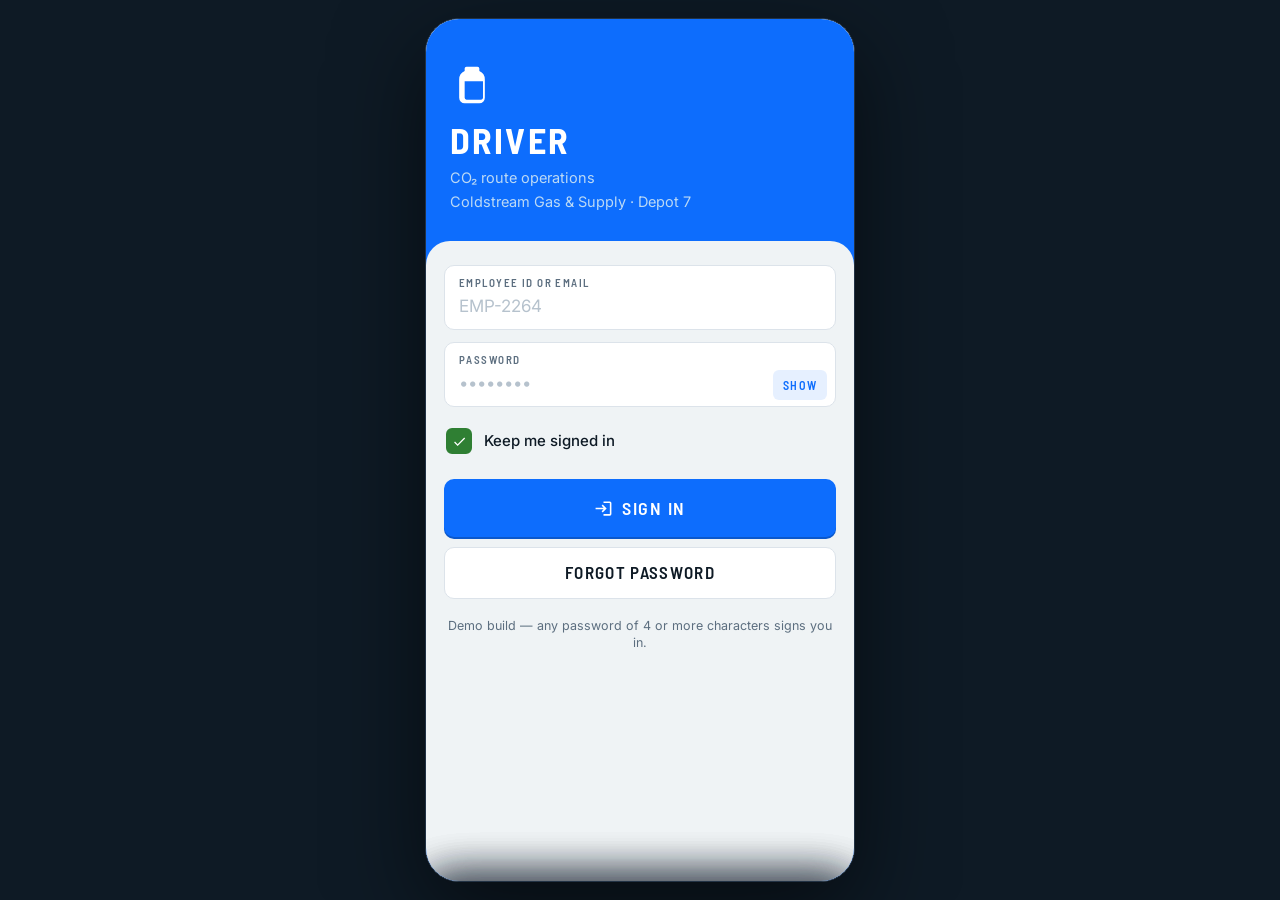
==== commit e772d58f: "Add files via upload" ====
--- a/driver-app.html
+++ b/driver-app.html
@@ -14,7 +14,7 @@
 <link rel="preconnect" href="https://fonts.gstatic.com" crossorigin>
 <link href="https://fonts.googleapis.com/css2?family=Barlow+Semi+Condensed:wght@500;600;700&family=Inter:wght@400;500;600;700&display=swap" rel="stylesheet">
 <style>
-*,:after,:before{--tw-border-spacing-x:0;--tw-border-spacing-y:0;--tw-translate-x:0;--tw-translate-y:0;--tw-rotate:0;--tw-skew-x:0;--tw-skew-y:0;--tw-scale-x:1;--tw-scale-y:1;--tw-pan-x: ;--tw-pan-y: ;--tw-pinch-zoom: ;--tw-scroll-snap-strictness:proximity;--tw-gradient-from-position: ;--tw-gradient-via-position: ;--tw-gradient-to-position: ;--tw-ordinal: ;--tw-slashed-zero: ;--tw-numeric-figure: ;--tw-numeric-spacing: ;--tw-numeric-fraction: ;--tw-ring-inset: ;--tw-ring-offset-width:0px;--tw-ring-offset-color:#fff;--tw-ring-color:rgba(59,130,246,.5);--tw-ring-offset-shadow:0 0 #0000;--tw-ring-shadow:0 0 #0000;--tw-shadow:0 0 #0000;--tw-shadow-colored:0 0 #0000;--tw-blur: ;--tw-brightness: ;--tw-contrast: ;--tw-grayscale: ;--tw-hue-rotate: ;--tw-invert: ;--tw-saturate: ;--tw-sepia: ;--tw-drop-shadow: ;--tw-backdrop-blur: ;--tw-backdrop-brightness: ;--tw-backdrop-contrast: ;--tw-backdrop-grayscale: ;--tw-backdrop-hue-rotate: ;--tw-backdrop-invert: ;--tw-backdrop-opacity: ;--tw-backdrop-saturate: ;--tw-backdrop-sepia: ;--tw-contain-size: ;--tw-contain-layout: ;--tw-contain-paint: ;--tw-contain-style: }::backdrop{--tw-border-spacing-x:0;--tw-border-spacing-y:0;--tw-translate-x:0;--tw-translate-y:0;--tw-rotate:0;--tw-skew-x:0;--tw-skew-y:0;--tw-scale-x:1;--tw-scale-y:1;--tw-pan-x: ;--tw-pan-y: ;--tw-pinch-zoom: ;--tw-scroll-snap-strictness:proximity;--tw-gradient-from-position: ;--tw-gradient-via-position: ;--tw-gradient-to-position: ;--tw-ordinal: ;--tw-slashed-zero: ;--tw-numeric-figure: ;--tw-numeric-spacing: ;--tw-numeric-fraction: ;--tw-ring-inset: ;--tw-ring-offset-width:0px;--tw-ring-offset-color:#fff;--tw-ring-color:rgba(59,130,246,.5);--tw-ring-offset-shadow:0 0 #0000;--tw-ring-shadow:0 0 #0000;--tw-shadow:0 0 #0000;--tw-shadow-colored:0 0 #0000;--tw-blur: ;--tw-brightness: ;--tw-contrast: ;--tw-grayscale: ;--tw-hue-rotate: ;--tw-invert: ;--tw-saturate: ;--tw-sepia: ;--tw-drop-shadow: ;--tw-backdrop-blur: ;--tw-backdrop-brightness: ;--tw-backdrop-contrast: ;--tw-backdrop-grayscale: ;--tw-backdrop-hue-rotate: ;--tw-backdrop-invert: ;--tw-backdrop-opacity: ;--tw-backdrop-saturate: ;--tw-backdrop-sepia: ;--tw-contain-size: ;--tw-contain-layout: ;--tw-contain-paint: ;--tw-contain-style: }/*! tailwindcss v3.4.17 | MIT License | https://tailwindcss.com*/*,:after,:before{box-sizing:border-box;border:0 solid #e5e7eb}:after,:before{--tw-content:""}:host,html{line-height:1.5;-webkit-text-size-adjust:100%;-moz-tab-size:4;-o-tab-size:4;tab-size:4;font-family:Inter,ui-sans-serif,system-ui,-apple-system,Segoe UI,sans-serif;font-feature-settings:normal;font-variation-settings:normal;-webkit-tap-highlight-color:transparent}body{margin:0;line-height:inherit}hr{height:0;color:inherit;border-top-width:1px}abbr:where([title]){-webkit-text-decoration:underline dotted;text-decoration:underline dotted}h1,h2,h3,h4,h5,h6{font-size:inherit;font-weight:inherit}a{color:inherit;text-decoration:inherit}b,strong{font-weight:bolder}code,kbd,pre,samp{font-family:ui-monospace,SFMono-Regular,Menlo,Monaco,Consolas,Liberation Mono,Courier New,monospace;font-feature-settings:normal;font-variation-settings:normal;font-size:1em}small{font-size:80%}sub,sup{font-size:75%;line-height:0;position:relative;vertical-align:baseline}sub{bottom:-.25em}sup{top:-.5em}table{text-indent:0;border-color:inherit;border-collapse:collapse}button,input,optgroup,select,textarea{font-family:inherit;font-feature-settings:inherit;font-variation-settings:inherit;font-size:100%;font-weight:inherit;line-height:inherit;letter-spacing:inherit;color:inherit;margin:0;padding:0}button,select{text-transform:none}button,input:where([type=button]),input:where([type=reset]),input:where([type=submit]){-webkit-appearance:button;background-color:transparent;background-image:none}:-moz-focusring{outline:auto}:-moz-ui-invalid{box-shadow:none}progress{vertical-align:baseline}::-webkit-inner-spin-button,::-webkit-outer-spin-button{height:auto}[type=search]{-webkit-appearance:textfield;outline-offset:-2px}::-webkit-search-decoration{-webkit-appearance:none}::-webkit-file-upload-button{-webkit-appearance:button;font:inherit}summary{display:list-item}blockquote,dd,dl,figure,h1,h2,h3,h4,h5,h6,hr,p,pre{margin:0}fieldset{margin:0}fieldset,legend{padding:0}menu,ol,ul{list-style:none;margin:0;padding:0}dialog{padding:0}textarea{resize:vertical}input::-moz-placeholder,textarea::-moz-placeholder{opacity:1;color:#9ca3af}input::placeholder,textarea::placeholder{opacity:1;color:#9ca3af}[role=button],button{cursor:pointer}:disabled{cursor:default}audio,canvas,embed,iframe,img,object,svg,video{display:block;vertical-align:middle}img,video{max-width:100%;height:auto}[hidden]:where(:not([hidden=until-found])){display:none}:root{--background:207 24% 95%;--foreground:209 46% 10%;--card:0 0% 100%;--card-foreground:209 46% 10%;--popover:0 0% 100%;--popover-foreground:209 46% 10%;--primary:216 98% 52%;--primary-foreground:0 0% 100%;--primary-dark:216 90% 42%;--primary-tint:216 100% 95%;--secondary:207 24% 95%;--secondary-foreground:209 46% 10%;--muted:207 24% 95%;--muted-foreground:207 14% 60%;--accent:216 100% 95%;--accent-foreground:216 90% 42%;--destructive:0 65% 51%;--destructive-foreground:0 0% 100%;--destructive-tint:0 65% 95%;--success:123 46% 34%;--success-foreground:0 0% 100%;--success-tint:123 30% 93%;--warning:37 95% 56%;--warning-foreground:37 100% 12%;--warning-tint:37 90% 94%;--info:201 98% 41%;--info-foreground:0 0% 100%;--info-tint:201 80% 94%;--border:209 26% 89%;--input:209 26% 89%;--ring:216 98% 52%;--radius:0.875rem;--ink:209 46% 10%;--slate:209 16% 43%;--blue:#0d6efd;--blue-dk:#0a58ca;--blue-tint:#e7f0ff;--green:#2e7d32;--green-tint:#e9f3ea;--cyan:#0288d1;--cyan-tint:#e4f3fb;--red:#d32f2f;--red-tint:#fbeaea;--amber:#f9a825;--amber-tint:#fef5e2;--ink-hex:#0e1a26;--slate-hex:#5c6f80;--mute:#8a9aa8;--line:#dce4ec;--canvas:#edf1f5;--panel:#fff;--r-sm:10px;--r-md:14px;--r-lg:18px;--r-xl:24px;--tap:52px;--sh-1:0 1px 2px rgba(14,26,38,.06),0 1px 1px rgba(14,26,38,.04);--sh-2:0 4px 16px rgba(14,26,38,.1);--display:"Barlow Semi Condensed",ui-sans-serif,system-ui,sans-serif;--safe-t:env(safe-area-inset-top,0px);--safe-b:env(safe-area-inset-bottom,0px)}*{border-color:hsl(var(--border))}body,html{height:100%}body{margin:0;background-color:hsl(var(--ink));font-family:Inter,ui-sans-serif,system-ui,-apple-system,Segoe UI,sans-serif;color:hsl(var(--foreground));-webkit-font-smoothing:antialiased;-moz-osx-font-smoothing:grayscale;-webkit-tap-highlight-color:transparent;overscroll-behavior-y:none}button,input,select,textarea{font:inherit;color:inherit}button{cursor:pointer;border-width:0;background-color:transparent;padding:0}:focus-visible{border-radius:calc(var(--radius) - 8px);outline:2px solid transparent;outline-offset:2px;--tw-ring-offset-shadow:var(--tw-ring-inset) 0 0 0 var(--tw-ring-offset-width) var(--tw-ring-offset-color);--tw-ring-shadow:var(--tw-ring-inset) 0 0 0 calc(2px + var(--tw-ring-offset-width)) var(--tw-ring-color);box-shadow:var(--tw-ring-offset-shadow),var(--tw-ring-shadow),var(--tw-shadow,0 0 #0000);--tw-ring-color:hsl(var(--ring));--tw-ring-offset-width:2px}h1,h2,h3{margin:0;font-weight:700;letter-spacing:-.025em}#app{position:relative;margin-left:auto;margin-right:auto;display:flex;width:100%;flex-direction:column;overflow:hidden;background-color:hsl(var(--background));max-width:430px;min-width:320px;height:100dvh}@media (min-width:520px){body{display:flex;align-items:center;justify-content:center;padding:1.25rem}#app{height:min(920px,96dvh);border-radius:34px;border-width:1px;border-color:#223244;box-shadow:0 30px 90px rgba(0,0,0,.55)}}.screen{display:none;min-height:0;flex:1 1 0%;flex-direction:column}.screen.on{display:flex}.scroll{min-height:0;flex:1 1 0%;overflow-y:auto;-webkit-overflow-scrolling:touch;overscroll-behavior:contain}.pad{padding:1rem 1rem 1.75rem}.navslot{flex:none}.eyebrow{font-size:.75rem;line-height:1rem;font-weight:600;text-transform:uppercase;color:hsl(var(--muted-foreground));letter-spacing:.14em}.eyebrow,.num{font-family:Barlow Semi Condensed,ui-sans-serif,system-ui,sans-serif}.num{font-weight:700;--tw-numeric-spacing:tabular-nums;font-variant-numeric:var(--tw-ordinal) var(--tw-slashed-zero) var(--tw-numeric-figure) var(--tw-numeric-spacing) var(--tw-numeric-fraction)}.topbar{z-index:5;flex:none;background-color:hsl(var(--primary));padding-left:.875rem;padding-right:.875rem;color:hsl(var(--primary-foreground));--tw-shadow:0 4px 16px rgba(14,26,38,.1);--tw-shadow-colored:0 4px 16px var(--tw-shadow-color);box-shadow:var(--tw-ring-offset-shadow,0 0 #0000),var(--tw-ring-shadow,0 0 #0000),var(--tw-shadow);padding-top:calc(var(--safe-t) + 10px)}.topbar.plain{padding-bottom:.875rem}.tb-row{display:flex;min-height:44px;align-items:center;gap:.75rem}.tb-title{font-family:Barlow Semi Condensed,ui-sans-serif,system-ui,sans-serif;font-size:21px;font-weight:600;line-height:1.25}.tb-sub{margin-top:1px;font-size:11.5px;color:#bbd9f5}.tb-btn{display:grid;height:2.75rem;width:2.75rem;flex:none;place-items:center;border-radius:calc(var(--radius) - 4px);background-color:hsla(0,0%,100%,.14);--tw-text-opacity:1;color:rgb(255 255 255/var(--tw-text-opacity,1))}.tb-btn:active{background-color:hsla(0,0%,100%,.28)}.tb-btn.on{background-color:hsl(var(--warning));color:hsl(var(--warning-foreground))}.tb-btn svg{height:1.25rem;width:1.25rem;fill:currentColor}.gauge{padding-top:.75rem;padding-bottom:.875rem}.gauge-head{margin-bottom:7px;display:flex;align-items:baseline;justify-content:space-between}.gauge-label{font-size:11px;font-weight:600;text-transform:uppercase;letter-spacing:.16em;color:#a8cdf0}.gauge-label,.gauge-read{font-family:Barlow Semi Condensed,ui-sans-serif,system-ui,sans-serif}.gauge-read{font-size:15px;font-weight:700;--tw-numeric-spacing:tabular-nums;font-variant-numeric:var(--tw-ordinal) var(--tw-slashed-zero) var(--tw-numeric-figure) var(--tw-numeric-spacing) var(--tw-numeric-fraction);--tw-text-opacity:1;color:rgb(255 255 255/var(--tw-text-opacity,1))}.gauge-read small{font-size:11px;font-weight:600;color:#a8cdf0;letter-spacing:.06em}.ticks{display:flex;height:.875rem;align-items:stretch;gap:.125rem}.tick{flex:1 1 0%;border-radius:calc(var(--radius) - 8px);background-color:hsla(0,0%,100%,.16);transition-property:color,background-color,border-color,text-decoration-color,fill,stroke;transition-timing-function:cubic-bezier(.4,0,.2,1);transition-duration:.5s}.tick.full{--tw-bg-opacity:1;background-color:rgb(255 255 255/var(--tw-bg-opacity,1))}.tick.spent{background-color:hsla(0,0%,100%,.34)}.gauge-foot{margin-top:7px;display:flex;justify-content:space-between;font-size:11.5px;color:#bbd9f5}.gauge-foot b{font-family:Barlow Semi Condensed,ui-sans-serif,system-ui,sans-serif;font-size:13px;--tw-text-opacity:1;color:rgb(255 255 255/var(--tw-text-opacity,1))}.banner{margin-bottom:.75rem;display:flex;align-items:flex-start;gap:.625rem;border-radius:calc(var(--radius) - 4px);padding:11px .75rem;font-size:13.5px;line-height:1.375}.banner.paused{border-width:1.5px;background-color:hsl(var(--warning-tint));color:rgb(107 75 0/var(--tw-text-opacity,1));border-color:#ebc26a}.banner.alert,.banner.paused{--tw-text-opacity:1}.banner.alert{border-width:1.5px;background-color:hsl(var(--info-tint));color:rgb(11 74 102/var(--tw-text-opacity,1));border-color:#9bd3ef}.banner b{margin-bottom:1px;display:block;font-size:13px}.banner .x{margin-left:auto;padding-left:.125rem;padding-right:.125rem;font-size:1.25rem;line-height:1.75rem;line-height:1;opacity:.5}.btn{display:flex;width:100%;align-items:center;justify-content:center;gap:9px;border-radius:calc(var(--radius) - 4px);font-family:Barlow Semi Condensed,ui-sans-serif,system-ui,sans-serif;font-size:17px;font-weight:600;text-transform:uppercase;transition-property:transform;transition-timing-function:cubic-bezier(.4,0,.2,1);transition-duration:.15s}.btn:active{--tw-scale-x:.985;--tw-scale-y:.985;transform:translate(var(--tw-translate-x),var(--tw-translate-y)) rotate(var(--tw-rotate)) skewX(var(--tw-skew-x)) skewY(var(--tw-skew-y)) scaleX(var(--tw-scale-x)) scaleY(var(--tw-scale-y));--tw-brightness:brightness(.95);filter:var(--tw-blur) var(--tw-brightness) var(--tw-contrast) var(--tw-grayscale) var(--tw-hue-rotate) var(--tw-invert) var(--tw-saturate) var(--tw-sepia) var(--tw-drop-shadow)}.btn:disabled{pointer-events:none;opacity:.4;--tw-shadow:0 0 #0000;--tw-shadow-colored:0 0 #0000;box-shadow:var(--tw-ring-offset-shadow,0 0 #0000),var(--tw-ring-shadow,0 0 #0000),var(--tw-shadow)}.btn{min-height:var(--tap);letter-spacing:.08em}.btn svg{height:19px;width:19px;fill:currentColor}.btn-primary{background-color:hsl(var(--primary));color:hsl(var(--primary-foreground));box-shadow:0 2px 0 hsl(var(--primary-dark))}.btn-danger{background-color:hsl(var(--destructive));color:hsl(var(--destructive-foreground));box-shadow:0 2px 0 #9e2020}.btn-cyan{background-color:hsl(var(--info));color:hsl(var(--info-foreground));box-shadow:0 2px 0 #01669b}.btn-green{background-color:hsl(var(--success));color:hsl(var(--success-foreground));box-shadow:0 2px 0 #1f5b23}.btn-amber{background-color:hsl(var(--warning));color:hsl(var(--warning-foreground));box-shadow:0 2px 0 #c98b00}.btn-ghost{border-width:1.5px;border-color:hsl(var(--border));background-color:hsl(var(--card));color:hsl(var(--foreground));--tw-shadow:0 0 #0000;--tw-shadow-colored:0 0 #0000;box-shadow:var(--tw-ring-offset-shadow,0 0 #0000),var(--tw-ring-shadow,0 0 #0000),var(--tw-shadow)}.btn-xl{font-size:1.125rem;line-height:1.75rem;min-height:58px}.btn-row{display:flex;gap:.625rem}.btn-row .btn{flex:1 1 0%}.card{overflow:hidden;border-radius:var(--radius);border-width:1px;border-color:hsl(var(--border));background-color:hsl(var(--card));--tw-shadow:0 1px 2px rgba(14,26,38,.06),0 1px 1px rgba(14,26,38,.04);--tw-shadow-colored:0 1px 2px var(--tw-shadow-color),0 1px 1px var(--tw-shadow-color);box-shadow:var(--tw-ring-offset-shadow,0 0 #0000),var(--tw-ring-shadow,0 0 #0000),var(--tw-shadow);--tw-shadow-color:hsl(var(--card));--tw-shadow:var(--tw-shadow-colored)}.card+.card{margin-top:.75rem}.sect{margin-top:22px;margin-bottom:.625rem;display:flex;align-items:center;gap:9px}.sect:first-child{margin-top:.25rem}.sect .eyebrow{white-space:nowrap}.sect hr{margin:0;flex:1 1 0%;border-width:1px 0 0;border-color:hsl(var(--border))}.pill{display:inline-flex;align-items:center;gap:5px;border-radius:9999px;padding:.25rem .625rem;font-family:Barlow Semi Condensed,ui-sans-serif,system-ui,sans-serif;font-size:11.5px;font-weight:600;text-transform:uppercase;letter-spacing:.1em}.pill-green{background-color:hsl(var(--success-tint));color:hsl(var(--success))}.pill-cyan{background-color:hsl(var(--info-tint));--tw-text-opacity:1;color:rgb(1 101 154/var(--tw-text-opacity,1))}.pill-blue{background-color:hsl(var(--primary-tint));color:hsl(var(--primary-dark))}.pill-red{background-color:hsl(var(--destructive-tint));color:hsl(var(--destructive))}.pill-amber{background-color:hsl(var(--warning-tint));--tw-text-opacity:1;color:rgb(138 92 0/var(--tw-text-opacity,1))}.pill-grey{background-color:hsl(var(--secondary));color:hsl(var(--slate))}.dot{height:.375rem;width:.375rem;border-radius:9999px;background-color:currentColor}.field{position:relative;margin-bottom:.75rem;display:block;width:100%;border-radius:calc(var(--radius) - 4px);border-width:1.5px;border-color:hsl(var(--input));background-color:hsl(var(--card));padding:9px .875rem .625rem;transition-property:border-color,box-shadow;transition-timing-function:cubic-bezier(.4,0,.2,1);transition-duration:.15s}.field:focus-within{border-color:hsl(var(--primary));box-shadow:0 0 0 3px hsl(var(--primary)/.14)}.field>span{margin-bottom:.125rem;display:block;font-family:Barlow Semi Condensed,ui-sans-serif,system-ui,sans-serif;font-size:11px;font-weight:600;text-transform:uppercase;color:hsl(var(--slate));letter-spacing:.13em}.field:focus-within>span{color:hsl(var(--primary))}.field input,.field select,.field textarea{width:100%;border-width:0;background-color:transparent;padding:0;font-size:17px;font-weight:500;outline:2px solid transparent;outline-offset:2px}.field input::-moz-placeholder,.field textarea::-moz-placeholder{font-weight:400;--tw-text-opacity:1;color:rgb(182 194 205/var(--tw-text-opacity,1))}.field input::placeholder,.field textarea::placeholder{font-weight:400;--tw-text-opacity:1;color:rgb(182 194 205/var(--tw-text-opacity,1))}.field textarea{resize:none;font-size:15.5px;line-height:1.5}.field select{-webkit-appearance:none;-moz-appearance:none;appearance:none;font-family:Barlow Semi Condensed,ui-sans-serif,system-ui,sans-serif;font-size:19px;font-weight:600}.field.sel:after{content:"";pointer-events:none;position:absolute;right:1rem;top:50%;height:.625rem;width:.625rem;border-right:2.5px solid hsl(var(--slate));border-bottom:2.5px solid hsl(var(--slate));transform:translateY(-70%) rotate(45deg)}.field .unit{position:absolute;right:.875rem;bottom:11px;font-size:.875rem;line-height:1.25rem;letter-spacing:.06em}.field .pre,.field .unit{font-family:Barlow Semi Condensed,ui-sans-serif,system-ui,sans-serif;font-weight:600;color:hsl(var(--muted-foreground))}.field .pre{margin-right:.125rem;font-size:17px}.field .inline{display:flex;align-items:center}.field.big input{font-family:Barlow Semi Condensed,ui-sans-serif,system-ui,sans-serif;font-size:1.875rem;line-height:2.25rem;font-weight:700}.field.locked{border-style:dashed;--tw-bg-opacity:1;background-color:rgb(244 247 249/var(--tw-bg-opacity,1))}.field.err{border-color:hsl(var(--destructive))}.field.err>span{color:hsl(var(--destructive))}.field .rev{position:absolute;right:.5rem;bottom:.375rem;border-radius:calc(var(--radius) - 8px);background-color:hsl(var(--primary-tint));padding:7px .625rem;font-family:Barlow Semi Condensed,ui-sans-serif,system-ui,sans-serif;font-size:.75rem;line-height:1rem;font-weight:600;text-transform:uppercase;color:hsl(var(--primary));letter-spacing:.1em}.field-2{display:flex;gap:.625rem}.field-2 .field{flex:1 1 0%}.hint{font-size:12.5px;line-height:1.375;color:hsl(var(--slate));margin:-6px 2px 14px}.errmsg{gap:.5rem;border-radius:calc(var(--radius) - 4px);background-color:hsl(var(--destructive-tint));padding:11px .75rem;font-size:13.5px;line-height:1.375;color:hsl(var(--destructive));margin:-4px 0 14px}.check,.errmsg{display:flex;align-items:center}.check{gap:.75rem;border-bottom-width:1px;border-color:hsl(var(--border));padding-left:.875rem;padding-right:.875rem;min-height:var(--tap)}.check:last-child{border-bottom-width:0}.check.bare{min-height:44px;border-width:0;background-color:transparent;padding:0;margin:2px 2px 16px}.check input{pointer-events:none;position:absolute;opacity:0}.check .box{display:grid;height:26px;width:26px;flex:none;place-items:center;border-radius:calc(var(--radius) - 8px);border-width:2px;--tw-border-opacity:1;border-color:rgb(194 205 216/var(--tw-border-opacity,1))}.check .box,.check .box svg{transition-property:all;transition-timing-function:cubic-bezier(.4,0,.2,1);transition-duration:.15s}.check .box svg{height:15px;width:15px;--tw-scale-x:.5;--tw-scale-y:.5;transform:translate(var(--tw-translate-x),var(--tw-translate-y)) rotate(var(--tw-rotate)) skewX(var(--tw-skew-x)) skewY(var(--tw-skew-y)) scaleX(var(--tw-scale-x)) scaleY(var(--tw-scale-y));fill:#fff;opacity:0}.check input:checked~.box{border-color:hsl(var(--success));background-color:hsl(var(--success))}.check input:checked~.box svg{--tw-scale-x:1;--tw-scale-y:1;transform:translate(var(--tw-translate-x),var(--tw-translate-y)) rotate(var(--tw-rotate)) skewX(var(--tw-skew-x)) skewY(var(--tw-skew-y)) scaleX(var(--tw-scale-x)) scaleY(var(--tw-scale-y));opacity:1}.check span{font-size:15px;font-weight:500}.sw{position:relative;height:1.75rem;width:3rem;flex:none;background-color:rgb(201 212 222/var(--tw-bg-opacity,1));transition-property:color,background-color,border-color,text-decoration-color,fill,stroke;transition-timing-function:cubic-bezier(.4,0,.2,1);transition-duration:.15s}.sw,.sw i{border-radius:9999px;--tw-bg-opacity:1}.sw i{position:absolute;top:3px;left:3px;height:22px;width:22px;background-color:rgb(255 255 255/var(--tw-bg-opacity,1));transition-property:all;transition-timing-function:cubic-bezier(.4,0,.2,1);transition-duration:.15s;box-shadow:0 1px 3px rgba(14,26,38,.32)}.sw.on{background-color:hsl(var(--success))}.sw.on i{left:23px}.route-item{display:block;width:100%;border-bottom-width:1px;border-color:hsl(var(--border));padding:15px 1rem;text-align:left}.route-item:active{background-color:hsl(var(--primary-tint))}.route-item:last-child{border-bottom-width:0}.route-top{margin-bottom:5px;display:flex;align-items:center;gap:.625rem}.route-code{font-family:Barlow Semi Condensed,ui-sans-serif,system-ui,sans-serif;font-size:1.125rem;line-height:1.75rem;font-weight:700}.route-name{margin-bottom:9px;font-size:.875rem;line-height:1.25rem;color:hsl(var(--slate))}.route-meta{display:flex;flex-wrap:wrap;align-items:center;gap:.875rem;font-size:12.5px;color:hsl(var(--slate))}.route-meta b{font-family:Barlow Semi Condensed,ui-sans-serif,system-ui,sans-serif;font-size:.875rem;line-height:1.25rem;color:hsl(var(--foreground))}.mini-bar{margin-top:11px;height:5px;overflow:hidden;background-color:hsl(var(--background))}.mini-bar,.mini-bar i{border-radius:calc(var(--radius) - 8px)}.mini-bar i{display:block;height:100%;background-color:hsl(var(--info));transition-property:width;transition-timing-function:cubic-bezier(.4,0,.2,1);transition-duration:.5s}.mini-bar.done i{background-color:hsl(var(--success))}.donestrip{margin-bottom:.75rem;display:flex;width:100%;align-items:center;gap:11px;border-radius:calc(var(--radius) - 4px);border-width:1px;background-color:hsl(var(--success-tint));padding:.625rem .75rem;text-align:left;border-color:#c3e0c6}.donestrip .ic{display:grid;height:26px;width:26px;flex:none;place-items:center;border-radius:9999px;background-color:hsl(var(--success))}.donestrip .ic svg{height:.875rem;width:.875rem;fill:#fff}.donestrip .tx{min-width:0;flex:1 1 0%}.donestrip b{display:block;font-size:14.5px;--tw-text-opacity:1;color:rgb(30 90 34/var(--tw-text-opacity,1))}.donestrip small{font-size:12.5px;--tw-text-opacity:1;color:rgb(62 115 66/var(--tw-text-opacity,1))}.donestrip .chev{height:.5rem;width:.5rem;flex:none;transition-property:transform;transition-timing-function:cubic-bezier(.4,0,.2,1);transition-duration:.15s;border-right:2.5px solid #6ba06f;border-bottom:2.5px solid #6ba06f;transform:rotate(45deg);margin-top:-3px}.donestrip.open .chev{transform:rotate(-135deg);margin-top:3px}.donelist{margin-bottom:.75rem;overflow:hidden;border-radius:calc(var(--radius) - 4px);border-width:1px;border-color:hsl(var(--border));background-color:hsl(var(--card));margin-top:-6px}.drow{display:flex;align-items:center;gap:.625rem;border-bottom-width:1px;border-color:hsl(var(--border));padding:.625rem .75rem}.drow:last-child{border-bottom-width:0}.drow .n{display:grid;height:22px;width:22px;flex:none;place-items:center;border-radius:9999px;background-color:hsl(var(--success));font-family:Barlow Semi Condensed,ui-sans-serif,system-ui,sans-serif;font-size:.75rem;line-height:1rem;font-weight:700;--tw-text-opacity:1;color:rgb(255 255 255/var(--tw-text-opacity,1))}.drow .n.sk{background-color:hsl(var(--warning));color:hsl(var(--warning-foreground))}.drow .nm{min-width:0;flex:1 1 0%;overflow:hidden;text-overflow:ellipsis;white-space:nowrap;font-size:.875rem;line-height:1.25rem;font-weight:600}.drow .\!v,.drow .v{white-space:nowrap;font-family:Barlow Semi Condensed,ui-sans-serif,system-ui,sans-serif;font-size:.875rem;line-height:1.25rem;font-weight:700}.drow .\!v.g,.drow .v.g{color:hsl(var(--success))}.drow .t{width:54px;flex:none;text-align:right;font-family:Barlow Semi Condensed,ui-sans-serif,system-ui,sans-serif;font-size:11.5px;color:hsl(var(--muted-foreground));letter-spacing:.05em}.now{margin-bottom:.75rem;border-radius:calc(var(--radius) + 6px);border-width:2px;border-color:hsl(var(--info));background-color:hsl(var(--card));padding:1rem;box-shadow:0 8px 26px hsl(var(--info)/.18)}.now-head{margin-bottom:.625rem;display:flex;align-items:center;gap:9px}.now-head .eta{margin-left:auto}.now h2{font-size:23px;line-height:1.25;letter-spacing:-.025em}.now .addr{margin-top:5px;margin-bottom:0;font-size:15px;line-height:1.375;--tw-text-opacity:1;color:rgb(61 78 92/var(--tw-text-opacity,1))}.now-facts{margin-top:.75rem;display:flex;border-top-width:1px;border-bottom-width:1px;border-color:hsl(var(--border))}.now-facts div{flex:1 1 0%;border-right-width:1px;border-color:hsl(var(--border));padding:.625rem .375rem;text-align:center}.now-facts div:last-child{border-right-width:0}.now-facts .k{font-family:Barlow Semi Condensed,ui-sans-serif,system-ui,sans-serif;font-size:10px;font-weight:600;text-transform:uppercase;color:hsl(var(--muted-foreground));letter-spacing:.12em}.now-facts .\!v,.now-facts .v{margin-top:.125rem;font-family:Barlow Semi Condensed,ui-sans-serif,system-ui,sans-serif;font-size:17px;font-weight:700;--tw-numeric-spacing:tabular-nums;font-variant-numeric:var(--tw-ordinal) var(--tw-slashed-zero) var(--tw-numeric-figure) var(--tw-numeric-spacing) var(--tw-numeric-fraction)}.now .stop-note{margin-top:11px}.now .btn-row{margin-top:.75rem}.now .btn{min-height:56px}.stop-note{border-radius:calc(var(--radius) - 8px);background-color:hsl(var(--background));padding:.5rem .625rem;line-height:1.375}.eta,.stop-note{font-size:13px;color:hsl(var(--slate))}.eta{white-space:nowrap;font-family:Barlow Semi Condensed,ui-sans-serif,system-ui,sans-serif;font-weight:600;letter-spacing:.04em}.upnext{overflow:hidden;border-radius:var(--radius);border-width:1px;border-color:hsl(var(--border));background-color:hsl(var(--card));--tw-shadow:0 1px 2px rgba(14,26,38,.06),0 1px 1px rgba(14,26,38,.04);--tw-shadow-colored:0 1px 2px var(--tw-shadow-color),0 1px 1px var(--tw-shadow-color);box-shadow:var(--tw-ring-offset-shadow,0 0 #0000),var(--tw-ring-shadow,0 0 #0000),var(--tw-shadow);--tw-shadow-color:hsl(var(--card));--tw-shadow:var(--tw-shadow-colored)}.unrow{display:flex;align-items:center;gap:11px;border-bottom-width:1px;border-color:hsl(var(--border));padding:.75rem}.unrow:last-child{border-bottom-width:0}.unrow .n{display:grid;height:26px;width:26px;flex:none;place-items:center;border-radius:9999px;background-color:hsl(var(--background));font-family:Barlow Semi Condensed,ui-sans-serif,system-ui,sans-serif;font-size:13px;font-weight:700;color:hsl(var(--slate))}.unrow .tx{min-width:0;flex:1 1 0%}.unrow b{display:block;overflow:hidden;text-overflow:ellipsis;white-space:nowrap;font-size:14.5px}.unrow small{font-size:12.5px;color:hsl(var(--slate))}.unrow .\!v,.unrow .v{white-space:nowrap;font-family:Barlow Semi Condensed,ui-sans-serif,system-ui,sans-serif;font-size:.875rem;line-height:1.25rem;font-weight:700;color:hsl(var(--slate))}.unrow .\!v.g,.unrow .v.g{color:hsl(var(--success))}.unrow .n.done{background-color:hsl(var(--success))}.unrow .n.current,.unrow .n.done{--tw-text-opacity:1;color:rgb(255 255 255/var(--tw-text-opacity,1))}.unrow .n.current{background-color:hsl(var(--info))}.unrow .n.skipped{background-color:hsl(var(--warning));color:hsl(var(--warning-foreground))}.unrow.is-done b{color:hsl(var(--slate))}.pausecard{margin-bottom:.875rem;border-radius:calc(var(--radius) + 6px);border-width:2px;background-color:hsl(var(--warning-tint));padding:18px;text-align:center;border-color:#ebc26a}.pausecard .k{font-family:Barlow Semi Condensed,ui-sans-serif,system-ui,sans-serif;font-size:11.5px;font-weight:600;text-transform:uppercase;--tw-text-opacity:1;color:rgb(138 92 0/var(--tw-text-opacity,1));letter-spacing:.16em}.pausecard .\!v,.pausecard .v{font-family:Barlow Semi Condensed,ui-sans-serif,system-ui,sans-serif;font-size:46px;font-weight:700;--tw-numeric-spacing:tabular-nums;font-variant-numeric:var(--tw-ordinal) var(--tw-slashed-zero) var(--tw-numeric-figure) var(--tw-numeric-spacing) var(--tw-numeric-fraction);line-height:1;--tw-text-opacity:1;color:rgb(107 75 0/var(--tw-text-opacity,1))}.pausecard .v{margin:8px 0 4px}.pausecard .\!v{margin:8px 0 4px!important}.pausecard p{margin:0 0 15px;font-size:13.5px;line-height:1.375;--tw-text-opacity:1;color:rgb(122 86 0/var(--tw-text-opacity,1))}.drive{display:flex;min-height:0;flex:1 1 0%;flex-direction:column;--tw-bg-opacity:1;background-color:rgb(220 230 236/var(--tw-bg-opacity,1))}.drive-status{display:flex;flex:none;align-items:stretch;gap:11px;background-color:hsl(var(--ink));padding:.5rem .75rem;--tw-text-opacity:1;color:rgb(255 255 255/var(--tw-text-opacity,1))}.dstat{display:flex;min-width:0;flex-direction:column;justify-content:center}.dstat .k{font-family:Barlow Semi Condensed,ui-sans-serif,system-ui,sans-serif;font-size:9.5px;font-weight:600;text-transform:uppercase;line-height:1;--tw-text-opacity:1;color:rgb(126 147 165/var(--tw-text-opacity,1));letter-spacing:.14em}.dstat .\!v,.dstat .v{margin-top:3px;white-space:nowrap;font-family:Barlow Semi Condensed,ui-sans-serif,system-ui,sans-serif;font-size:15px;font-weight:700;--tw-numeric-spacing:tabular-nums;font-variant-numeric:var(--tw-ordinal) var(--tw-slashed-zero) var(--tw-numeric-figure) var(--tw-numeric-spacing) var(--tw-numeric-fraction)}.dsbar{margin-top:5px;display:block;height:.375rem;overflow:hidden;border-radius:calc(var(--radius) - 8px);background-color:hsla(0,0%,100%,.17)}.dsbar i{display:block;height:100%;--tw-bg-opacity:1;background-color:rgb(255 255 255/var(--tw-bg-opacity,1));transition-property:width;transition-timing-function:cubic-bezier(.4,0,.2,1);transition-duration:.5s}.dsbar i.low{background-color:hsl(var(--warning))}.dsep{width:1px;flex:none;background-color:hsla(0,0%,100%,.14)}.drive-map{position:relative;flex:1 1 0%;overflow:hidden;--tw-bg-opacity:1;background-color:rgb(227 235 240/var(--tw-bg-opacity,1));min-height:120px}.drive-map svg{position:absolute;inset:0;height:100%;width:100%}.navcard{position:absolute;left:.625rem;right:.625rem;top:.625rem;display:flex;align-items:center;gap:.75rem;border-radius:var(--radius);background-color:hsla(0,0%,100%,.96);padding:11px .75rem;--tw-shadow:0 4px 16px rgba(14,26,38,.1);--tw-shadow-colored:0 4px 16px var(--tw-shadow-color);box-shadow:var(--tw-ring-offset-shadow,0 0 #0000),var(--tw-ring-shadow,0 0 #0000),var(--tw-shadow)}.navcard .turn{display:grid;height:46px;width:46px;flex:none;place-items:center;border-radius:calc(var(--radius) - 4px);background-color:hsl(var(--info))}.navcard .turn svg{height:1.5rem;width:1.5rem;fill:#fff}.navcard .tx{min-width:0;flex:1 1 0%}.navcard .k{font-family:Barlow Semi Condensed,ui-sans-serif,system-ui,sans-serif;font-size:10px;font-weight:600;text-transform:uppercase;line-height:1;color:hsl(var(--muted-foreground));letter-spacing:.14em}.navcard b{margin-top:3px;font-size:1rem;line-height:1.5rem;letter-spacing:-.015em}.navcard b,.navcard small{display:block;overflow:hidden;text-overflow:ellipsis;white-space:nowrap}.navcard small{font-size:12.5px;color:hsl(var(--slate))}.navcard .dist{flex:none;text-align:right}.navcard .dist .\!v,.navcard .dist .v{font-family:Barlow Semi Condensed,ui-sans-serif,system-ui,sans-serif;font-size:21px;font-weight:700;--tw-numeric-spacing:tabular-nums;font-variant-numeric:var(--tw-ordinal) var(--tw-slashed-zero) var(--tw-numeric-figure) var(--tw-numeric-spacing) var(--tw-numeric-fraction);line-height:1}.navcard .dist .\!u,.navcard .dist .u{margin-top:3px;display:block;font-family:Barlow Semi Condensed,ui-sans-serif,system-ui,sans-serif;font-size:10.5px;font-weight:600;text-transform:uppercase;color:hsl(var(--muted-foreground))}.navcard .dist .u{letter-spacing:.1em}.navcard .dist .\!u{letter-spacing:.1em!important}.maptools{position:absolute;right:.625rem;bottom:.625rem;display:flex;flex-direction:column;gap:.5rem}.mtool{display:grid;height:46px;width:46px;place-items:center;border-radius:calc(var(--radius) - 4px);background-color:hsla(0,0%,100%,.95);color:hsl(var(--slate));--tw-shadow:0 4px 16px rgba(14,26,38,.1);--tw-shadow-colored:0 4px 16px var(--tw-shadow-color);box-shadow:var(--tw-ring-offset-shadow,0 0 #0000),var(--tw-ring-shadow,0 0 #0000),var(--tw-shadow)}.mtool svg{height:21px;width:21px;fill:currentColor}.mtool.on{background-color:hsl(var(--primary));color:hsl(var(--primary-foreground))}.mapchip{position:absolute;left:.625rem;bottom:.625rem;display:flex;align-items:center;gap:7px;padding:7px .75rem;font-family:Barlow Semi Condensed,ui-sans-serif,system-ui,sans-serif;font-size:11px;font-weight:600;text-transform:uppercase;--tw-text-opacity:1;color:rgb(255 255 255/var(--tw-text-opacity,1));background:rgba(14,26,38,.82);letter-spacing:.11em}.mapchip,.mapchip i{border-radius:9999px}.mapchip i{height:7px;width:7px;flex:none;--tw-bg-opacity:1;background-color:rgb(111 208 122/var(--tw-bg-opacity,1))}.mapchip.sim i{background-color:hsl(var(--warning))}.reopt{pointer-events:none;position:absolute;left:.625rem;right:.625rem;display:flex;align-items:center;gap:11px;border-radius:var(--radius);background-color:hsl(var(--info));padding:.75rem;color:hsl(var(--info-foreground));opacity:0;--tw-shadow:0 4px 16px rgba(14,26,38,.1);--tw-shadow-colored:0 4px 16px var(--tw-shadow-color);box-shadow:var(--tw-ring-offset-shadow,0 0 #0000),var(--tw-ring-shadow,0 0 #0000),var(--tw-shadow);transition-property:all;transition-timing-function:cubic-bezier(.4,0,.2,1);transition-duration:.15s;top:76px;transform:translateY(-12px)}.reopt.on{pointer-events:auto;opacity:1;transform:none}.reopt svg{height:22px;width:22px;flex:none;fill:#fff}.reopt b{margin-bottom:1px;display:block;font-size:.875rem;line-height:1.25rem}.reopt small{font-size:12.5px;line-height:1.375;--tw-text-opacity:1;color:rgb(214 238 250/var(--tw-text-opacity,1))}.reopt .x{margin-left:auto;flex:none;padding-left:.125rem;padding-right:.125rem;font-size:22px;line-height:1;--tw-text-opacity:1;color:rgb(255 255 255/var(--tw-text-opacity,1));opacity:.7}.drive-actions{flex:none;overflow-y:auto;border-top-width:1px;border-color:hsl(var(--border));background-color:hsl(var(--card));padding:11px .75rem .75rem;max-height:62%;overscroll-behavior:contain;-webkit-overflow-scrolling:touch;box-shadow:0 -6px 22px rgba(14,26,38,.1)}.drive.arrived .drive-map{flex:none;height:116px;min-height:116px}.drive.arrived .drive-actions{max-height:none}.drive.arrived .act{min-height:48px;font-size:10px}.drive.arrived .act svg{height:19px;width:19px}.drive.arrived .navcard{padding-top:.5rem;padding-bottom:.5rem}.drive.arrived .navcard .turn{height:38px;width:38px}.drive.arrived .mapchip,.drive.arrived .maptools{display:none}.acts{margin-bottom:11px;display:flex;gap:.625rem}.act{position:relative;display:flex;min-height:58px;flex:1 1 0%;flex-direction:column;align-items:center;justify-content:center;gap:.25rem;border-radius:calc(var(--radius) - 4px);border-width:1.5px;border-color:hsl(var(--border));background-color:hsl(var(--background));font-family:Barlow Semi Condensed,ui-sans-serif,system-ui,sans-serif;font-size:10.5px;font-weight:600;text-transform:uppercase;color:hsl(var(--slate))}.act:active{--tw-scale-x:.97;--tw-scale-y:.97;transform:translate(var(--tw-translate-x),var(--tw-translate-y)) rotate(var(--tw-rotate)) skewX(var(--tw-skew-x)) skewY(var(--tw-skew-y)) scaleX(var(--tw-scale-x)) scaleY(var(--tw-scale-y))}.act{letter-spacing:.1em}.act svg{height:22px;width:22px;fill:currentColor}.act.sos{border-color:hsl(var(--destructive));background-color:hsl(var(--destructive));color:hsl(var(--destructive-foreground));box-shadow:0 2px 0 #9e2020}.act.chat{background-color:hsl(var(--primary-tint));color:hsl(var(--primary-dark));border-color:#b7d6f4}.act.mic.rec{animation:rec 1.1s ease-in-out infinite;border-color:hsl(var(--destructive));background-color:hsl(var(--destructive));--tw-text-opacity:1;color:rgb(255 255 255/var(--tw-text-opacity,1))}.act .n{position:absolute;top:.375rem;right:.625rem;height:19px;min-width:19px;border-radius:9999px;background-color:hsl(var(--destructive));padding-left:5px;padding-right:5px;text-align:center;font-size:11px;line-height:19px}.act .n,.bigcta{font-family:Barlow Semi Condensed,ui-sans-serif,system-ui,sans-serif;font-weight:700;--tw-text-opacity:1;color:rgb(255 255 255/var(--tw-text-opacity,1))}.bigcta{display:flex;width:100%;align-items:center;justify-content:center;gap:11px;border-radius:var(--radius);text-transform:uppercase;transition-property:transform;transition-timing-function:cubic-bezier(.4,0,.2,1);transition-duration:.15s}.bigcta:active{--tw-scale-x:.99;--tw-scale-y:.99;transform:translate(var(--tw-translate-x),var(--tw-translate-y)) rotate(var(--tw-rotate)) skewX(var(--tw-skew-x)) skewY(var(--tw-skew-y)) scaleX(var(--tw-scale-x)) scaleY(var(--tw-scale-y))}.bigcta:disabled{pointer-events:none;opacity:.4;--tw-shadow:0 0 #0000;--tw-shadow-colored:0 0 #0000;box-shadow:var(--tw-ring-offset-shadow,0 0 #0000),var(--tw-ring-shadow,0 0 #0000),var(--tw-shadow)}.bigcta{min-height:72px;font-size:21px;letter-spacing:.1em}.bigcta svg{height:26px;width:26px;fill:currentColor}.bigcta.go{background-color:hsl(var(--primary));box-shadow:0 3px 0 hsl(var(--primary-dark))}.bigcta.\!stop,.bigcta.stop{background-color:hsl(var(--warning));color:hsl(var(--warning-foreground))}.bigcta.stop{box-shadow:0 3px 0 #c98b00}.bigcta.\!stop{box-shadow:0 3px 0 #c98b00!important}.bigcta.done{background-color:hsl(var(--success));box-shadow:0 3px 0 #1f5b23}.tinylink{margin-top:.5rem;min-height:42px;width:100%;font-family:Barlow Semi Condensed,ui-sans-serif,system-ui,sans-serif;font-size:.75rem;line-height:1rem;font-weight:600;text-transform:uppercase;color:hsl(var(--slate));letter-spacing:.1em}.arrive{overflow:hidden;border-radius:var(--radius);border-width:2px;border-color:hsl(var(--success))}.arrive-h{display:flex;align-items:center;gap:.5rem;background-color:hsl(var(--success));padding:.625rem .75rem;font-family:Barlow Semi Condensed,ui-sans-serif,system-ui,sans-serif;font-size:11.5px;font-weight:600;text-transform:uppercase;line-height:1.375;--tw-text-opacity:1;color:rgb(255 255 255/var(--tw-text-opacity,1));letter-spacing:.12em}.arrive-h svg{height:1rem;width:1rem;flex:none;fill:#fff}.ctog{display:flex;min-height:54px;width:100%;align-items:center;gap:.75rem;border-bottom-width:1px;border-color:hsl(var(--border));background-color:hsl(var(--card));padding:.625rem .75rem;text-align:left}.ctog:active{background-color:hsl(var(--background))}.ctog b{flex:1 1 0%;font-size:14.5px;font-weight:600}.ctog small{margin-top:1px;display:block;font-size:.75rem;line-height:1rem;font-weight:400;color:hsl(var(--slate))}.arrive .bigcta{border-radius:0;min-height:62px}.chat{background-color:hsl(var(--background))}.chat,.chat-log{display:flex;min-height:0;flex:1 1 0%;flex-direction:column}.chat-log{gap:.625rem;overflow-y:auto;padding:.875rem .875rem .375rem}.msg{max-width:82%;border-radius:1rem;padding:.625rem .75rem;font-size:14.5px;line-height:1.375;--tw-shadow:0 1px 2px rgba(14,26,38,.06),0 1px 1px rgba(14,26,38,.04);--tw-shadow-colored:0 1px 2px var(--tw-shadow-color),0 1px 1px var(--tw-shadow-color);box-shadow:var(--tw-ring-offset-shadow,0 0 #0000),var(--tw-ring-shadow,0 0 #0000),var(--tw-shadow);--tw-shadow-color:hsl(var(--card));--tw-shadow:var(--tw-shadow-colored)}.msg .who{margin-bottom:3px;font-family:Barlow Semi Condensed,ui-sans-serif,system-ui,sans-serif;font-weight:600;text-transform:uppercase;opacity:.6;letter-spacing:.13em}.msg .t,.msg .who{font-size:10.5px}.msg .t{margin-top:5px;display:block;--tw-numeric-spacing:tabular-nums;font-variant-numeric:var(--tw-ordinal) var(--tw-slashed-zero) var(--tw-numeric-figure) var(--tw-numeric-spacing) var(--tw-numeric-fraction);opacity:.5}.msg.them{align-self:flex-start;border-bottom-left-radius:5px;background-color:hsl(var(--card))}.msg.me{align-self:flex-end;border-bottom-right-radius:5px;background-color:hsl(var(--primary));color:hsl(var(--primary-foreground))}.msg.sys{max-width:92%;align-self:center;border-radius:calc(var(--radius) + 6px);border-width:1.5px;background-color:hsl(var(--info-tint));text-align:center;font-size:13px;--tw-text-opacity:1;color:rgb(11 74 102/var(--tw-text-opacity,1));border-color:#9bd3ef}.chat-bar{display:flex;flex:none;align-items:flex-end;gap:.625rem;border-top-width:1px;border-color:hsl(var(--border));background-color:hsl(var(--card));padding-left:.75rem;padding-right:.75rem;padding-top:.625rem;padding-bottom:calc(10px + var(--safe-b))}.chat-bar textarea{max-height:110px;min-height:46px;flex:1 1 0%;resize:none;border-radius:23px;border-width:1.5px;border-color:hsl(var(--input));background-color:hsl(var(--background));padding:.75rem 1rem;font-size:15px;line-height:1.375;outline:2px solid transparent;outline-offset:2px}.chat-bar textarea:focus{border-color:hsl(var(--primary));--tw-bg-opacity:1;background-color:rgb(255 255 255/var(--tw-bg-opacity,1))}.icon-btn{display:grid;height:46px;width:46px;flex:none;place-items:center;border-radius:9999px;border-width:1.5px;border-color:hsl(var(--border));background-color:hsl(var(--background));color:hsl(var(--slate))}.icon-btn svg{height:21px;width:21px;fill:currentColor}.icon-btn.on{border-color:hsl(var(--primary));background-color:hsl(var(--primary));color:hsl(var(--primary-foreground))}@keyframes rec{50%{box-shadow:0 0 0 9px hsl(var(--destructive)/.22)}}.icon-btn.rec{animation:rec 1.1s ease-in-out infinite;border-color:hsl(var(--destructive));background-color:hsl(var(--destructive));--tw-text-opacity:1;color:rgb(255 255 255/var(--tw-text-opacity,1))}.voice-strip{display:flex;flex:none;align-items:center;gap:.5rem;border-bottom-width:1px;border-color:hsl(var(--border));background-color:hsl(var(--card));padding:.625rem .875rem}.voice-strip .eyebrow{margin-right:auto}.tog{display:flex;align-items:center;gap:7px;border-radius:9999px;border-width:1.5px;border-color:hsl(var(--border));background-color:hsl(var(--background));padding:.375rem 11px;font-family:Barlow Semi Condensed,ui-sans-serif,system-ui,sans-serif;font-size:.75rem;line-height:1rem;font-weight:600;text-transform:uppercase;color:hsl(var(--slate));letter-spacing:.09em}.tog.on{border-color:hsl(var(--success));background-color:hsl(var(--success-tint));color:hsl(var(--success))}.tog svg{height:15px;width:15px;fill:currentColor}.prob{display:flex;gap:.75rem;border-bottom-width:1px;border-color:hsl(var(--border));padding:.875rem 1rem}.prob:last-child{border-bottom-width:0}.prob-ic{display:grid;height:38px;width:38px;flex:none;place-items:center;border-radius:calc(var(--radius) - 4px)}.prob-ic svg{height:1.25rem;width:1.25rem;fill:#fff}.prob b{margin-bottom:.125rem;display:block;font-size:15px}.prob p{margin:0;font-size:13px;line-height:1.375;color:hsl(var(--slate))}.prob .t{margin-top:.375rem;display:block;font-family:Barlow Semi Condensed,ui-sans-serif,system-ui,sans-serif;font-size:11.5px;text-transform:uppercase;color:hsl(var(--muted-foreground));letter-spacing:.08em}.empty{padding:2.75rem 1.5rem;text-align:center;color:hsl(var(--slate))}.empty svg{margin-left:auto;margin-right:auto;margin-bottom:.75rem;height:46px;width:46px;fill:#c6d2dc}.empty b{margin-bottom:5px;display:block;font-size:1rem;line-height:1.5rem;color:hsl(var(--foreground))}.empty p{margin:0;font-size:.875rem;line-height:1.25rem;line-height:1.625}.igroup{margin:1.25rem .125rem 9px}.ilist{overflow:hidden;border-radius:var(--radius);border-width:1px;border-color:hsl(var(--border));--tw-shadow:0 1px 2px rgba(14,26,38,.06),0 1px 1px rgba(14,26,38,.04);--tw-shadow-colored:0 1px 2px var(--tw-shadow-color),0 1px 1px var(--tw-shadow-color);box-shadow:var(--tw-ring-offset-shadow,0 0 #0000),var(--tw-ring-shadow,0 0 #0000),var(--tw-shadow);--tw-shadow-color:hsl(var(--card));--tw-shadow:var(--tw-shadow-colored)}.irow{display:flex;min-height:62px;width:100%;align-items:center;gap:.75rem;border-bottom-width:1px;border-color:hsl(var(--border));background-color:hsl(var(--card));padding:.75rem;text-align:left}.irow:active{background-color:hsl(var(--background))}.irow:last-child{border-bottom-width:0}.irow .ic{display:grid;height:38px;width:38px;flex:none;place-items:center;border-radius:calc(var(--radius) - 4px)}.irow .ic svg{height:1.25rem;width:1.25rem;fill:#fff}.irow .tx{min-width:0;flex:1 1 0%}.irow b{display:block;font-size:15px}.irow small{margin-top:1px;display:block;font-size:12.5px;line-height:1.375;color:hsl(var(--slate))}.irow .chev{height:.5rem;width:.5rem;flex:none;border-right:2.5px solid #c2cdd8;border-bottom:2.5px solid #c2cdd8;transform:rotate(-45deg)}.picked{margin-bottom:1rem;display:flex;align-items:center;gap:.75rem;border-radius:var(--radius);border-width:1.5px;border-color:hsl(var(--border));background-color:hsl(var(--card));padding:.75rem;border-left:5px solid hsl(var(--destructive))}.picked .ic{display:grid;height:2.5rem;width:2.5rem;flex:none;place-items:center;border-radius:calc(var(--radius) - 4px)}.picked .ic svg{height:21px;width:21px;fill:#fff}.picked b{display:block;font-size:1rem;line-height:1.5rem}.picked small{font-size:12.5px;color:hsl(var(--slate))}.picked .change{margin-left:auto;flex:none;border-radius:calc(var(--radius) - 8px);background-color:hsl(var(--primary-tint));padding:.5rem 11px;font-family:Barlow Semi Condensed,ui-sans-serif,system-ui,sans-serif;font-size:.75rem;line-height:1rem;font-weight:600;text-transform:uppercase;color:hsl(var(--primary));letter-spacing:.1em}.seg{margin-bottom:.375rem;display:flex;gap:.25rem;border-radius:calc(var(--radius) - 4px);border-width:1.5px;border-color:hsl(var(--border));background-color:hsl(var(--background));padding:.25rem}.seg button{min-height:46px;flex:1 1 0%;border-radius:calc(var(--radius) - 8px);font-family:Barlow Semi Condensed,ui-sans-serif,system-ui,sans-serif;font-size:13px;font-weight:600;text-transform:uppercase;color:hsl(var(--slate));letter-spacing:.07em}.seg button.on{background-color:hsl(var(--card));color:hsl(var(--foreground));--tw-shadow:0 1px 2px rgba(14,26,38,.06),0 1px 1px rgba(14,26,38,.04);--tw-shadow-colored:0 1px 2px var(--tw-shadow-color),0 1px 1px var(--tw-shadow-color);box-shadow:var(--tw-ring-offset-shadow,0 0 #0000),var(--tw-ring-shadow,0 0 #0000),var(--tw-shadow);--tw-shadow-color:hsl(var(--card));--tw-shadow:var(--tw-shadow-colored)}.seg button.on[data-sev=delay]{background-color:hsl(var(--warning));color:hsl(var(--warning-foreground))}.seg button.on[data-sev=urgent]{background-color:hsl(var(--destructive));color:hsl(var(--destructive-foreground))}.callout{margin-bottom:.875rem;display:flex;align-items:center;gap:11px;border-radius:calc(var(--radius) - 4px);border-width:1.5px;background-color:hsl(var(--destructive-tint));padding:.75rem;font-size:13.5px;line-height:1.375;color:rgb(138 31 31/var(--tw-text-opacity,1));border-color:#f0b4b4}.callout,.callout a{--tw-text-opacity:1}.callout a{margin-left:auto;white-space:nowrap;border-radius:calc(var(--radius) - 8px);background-color:hsl(var(--destructive));padding:.625rem .75rem;font-family:Barlow Semi Condensed,ui-sans-serif,system-ui,sans-serif;font-size:13px;font-weight:600;text-transform:uppercase;color:rgb(255 255 255/var(--tw-text-opacity,1));text-decoration-line:none;letter-spacing:.08em}.photo{margin-bottom:.75rem;display:flex;width:100%;align-items:center;gap:.75rem;border-radius:calc(var(--radius) - 4px);border-width:1.5px;border-style:dashed;background-color:hsl(var(--card));padding:.75rem .875rem;text-align:left;border-color:#c6d2dc;min-height:var(--tap)}.photo img{height:2.75rem;width:2.75rem;flex:none;border-radius:calc(var(--radius) - 8px);-o-object-fit:cover;object-fit:cover}.photo .ic{display:grid;height:38px;width:38px;flex:none;place-items:center;border-radius:calc(var(--radius) - 4px);background-color:hsl(var(--background));color:hsl(var(--slate))}.photo .ic svg{height:1.25rem;width:1.25rem;fill:currentColor}.photo b{display:block;font-size:14.5px}.photo small{font-size:12.5px;color:hsl(var(--slate))}.nav{z-index:4;display:flex;flex:none;border-top-width:1px;border-color:hsl(var(--border));background-color:hsl(var(--card));padding-bottom:var(--safe-b);box-shadow:0 -2px 12px rgba(14,26,38,.05)}.nav button{position:relative;display:flex;min-height:58px;flex:1 1 0%;flex-direction:column;align-items:center;justify-content:center;gap:3px;padding-top:.25rem;color:hsl(var(--muted-foreground))}.nav svg{height:23px;width:23px;fill:currentColor}.nav span{font-family:Barlow Semi Condensed,ui-sans-serif,system-ui,sans-serif;font-size:11px;font-weight:600;text-transform:uppercase;letter-spacing:.09em}.nav button.on{color:hsl(var(--primary))}.nav .badge{position:absolute;top:5px;display:grid;height:18px;min-width:18px;place-items:center;border-radius:9999px;background-color:hsl(var(--destructive));padding-left:5px;padding-right:5px;font-family:Barlow Semi Condensed,ui-sans-serif,system-ui,sans-serif;font-size:11px;font-weight:700;--tw-text-opacity:1;color:rgb(255 255 255/var(--tw-text-opacity,1));right:50%;margin-right:-24px}.scrim{pointer-events:none;position:absolute;inset:0;z-index:20;opacity:0;transition-property:opacity;transition-timing-function:cubic-bezier(.4,0,.2,1);transition-duration:.15s;background:rgba(10,20,30,.55)}.scrim.on{pointer-events:auto;opacity:1}.sheet{position:absolute;left:0;right:0;bottom:0;z-index:21;display:flex;flex-direction:column;background-color:hsl(var(--background));--tw-shadow:0 -8px 40px rgba(14,26,38,.28);--tw-shadow-colored:0 -8px 40px var(--tw-shadow-color);box-shadow:var(--tw-ring-offset-shadow,0 0 #0000),var(--tw-ring-shadow,0 0 #0000),var(--tw-shadow);border-radius:var(--r-xl) var(--r-xl) 0 0;max-height:94%;transform:translateY(101%);transition:transform .3s cubic-bezier(.32,.72,0,1)}.sheet.on{transform:translateY(0)}.grab{margin-left:auto;margin-right:auto;margin-top:.5rem;height:.25rem;width:38px;flex:none;border-radius:calc(var(--radius) - 8px);--tw-bg-opacity:1;background-color:rgb(198 210 220/var(--tw-bg-opacity,1))}.sheet-head{flex:none;border-bottom-width:1px;border-color:hsl(var(--border));background-color:hsl(var(--card));padding:.75rem 18px}.sheet-head h2{font-size:19px}.sheet-head .sub{margin-top:3px;font-size:13.5px;line-height:1.375;color:hsl(var(--slate))}.sheet-body{min-height:0;flex:1 1 0%;overflow-y:auto;padding:1rem 1rem .5rem}.sheet-foot{flex:none;border-top-width:1px;border-color:hsl(var(--border));background-color:hsl(var(--card));padding-left:1rem;padding-right:1rem;padding-top:.75rem;padding-bottom:calc(14px + var(--safe-b))}.sheet-tags{margin-top:9px;display:flex;flex-wrap:wrap;gap:.375rem}.metrics{display:grid;grid-template-columns:repeat(2,minmax(0,1fr));gap:11px}.metric{border-radius:var(--radius);border-width:1px;border-color:hsl(var(--border));background-color:hsl(var(--card));padding:.875rem;--tw-shadow:0 1px 2px rgba(14,26,38,.06),0 1px 1px rgba(14,26,38,.04);--tw-shadow-colored:0 1px 2px var(--tw-shadow-color),0 1px 1px var(--tw-shadow-color);box-shadow:var(--tw-ring-offset-shadow,0 0 #0000),var(--tw-ring-shadow,0 0 #0000),var(--tw-shadow);--tw-shadow-color:hsl(var(--card));--tw-shadow:var(--tw-shadow-colored)}.metric .k{font-family:Barlow Semi Condensed,ui-sans-serif,system-ui,sans-serif;font-size:11px;font-weight:600;text-transform:uppercase;line-height:1.375;color:hsl(var(--slate));letter-spacing:.13em}.metric .\!v,.metric .v{margin-top:.375rem;font-family:Barlow Semi Condensed,ui-sans-serif,system-ui,sans-serif;font-size:32px;font-weight:700;--tw-numeric-spacing:tabular-nums;font-variant-numeric:var(--tw-ordinal) var(--tw-slashed-zero) var(--tw-numeric-figure) var(--tw-numeric-spacing) var(--tw-numeric-fraction);line-height:1}.metric .v{letter-spacing:-.02em}.metric .\!v{letter-spacing:-.02em!important}.metric .\!u,.metric .u{margin-left:3px;font-size:.875rem;line-height:1.25rem;font-weight:600;color:hsl(var(--muted-foreground))}.metric.wide{grid-column:span 2/span 2}.metric.green .\!v,.metric.green .v{color:hsl(var(--success))}.metric.blue .\!v,.metric.blue .v{color:hsl(var(--primary))}.hero-tank{margin-bottom:.875rem;border-radius:var(--radius);background-color:hsl(var(--ink));padding:18px;text-align:center;--tw-text-opacity:1;color:rgb(255 255 255/var(--tw-text-opacity,1))}.hero-tank .k{font-family:Barlow Semi Condensed,ui-sans-serif,system-ui,sans-serif;font-size:11.5px;text-transform:uppercase;--tw-text-opacity:1;color:rgb(126 147 165/var(--tw-text-opacity,1));letter-spacing:.18em}.hero-tank .\!v,.hero-tank .v{font-family:Barlow Semi Condensed,ui-sans-serif,system-ui,sans-serif;font-size:52px;font-weight:700;line-height:1}.hero-tank .v{margin:7px 0 2px;letter-spacing:-.02em}.hero-tank .\!v{margin:7px 0 2px!important;letter-spacing:-.02em!important}.hero-tank .\!s,.hero-tank .s{font-size:13px;--tw-text-opacity:1;color:rgb(157 178 194/var(--tw-text-opacity,1))}.auth{background-color:hsl(var(--primary))}.auth-wrap{display:flex;min-height:0;flex:1 1 0%;flex-direction:column;overflow-y:auto}.auth-top{flex:none;padding-left:1.5rem;padding-right:1.5rem;padding-bottom:1.75rem;--tw-text-opacity:1;color:rgb(255 255 255/var(--tw-text-opacity,1));padding-top:calc(var(--safe-t) + 44px)}.auth-top>svg{margin-bottom:15px;height:2.75rem;width:2.75rem;fill:#fff}.auth-top h1{font-family:Barlow Semi Condensed,ui-sans-serif,system-ui,sans-serif;font-size:2.25rem;line-height:2.5rem;text-transform:uppercase;line-height:1;letter-spacing:.06em}.auth-top p{margin-top:.5rem;margin-bottom:0;font-size:14.5px;line-height:1.625;--tw-text-opacity:1;color:rgb(187 217 245/var(--tw-text-opacity,1))}.auth-card{flex:1 1 0%;background-color:hsl(var(--background));padding-left:18px;padding-right:18px;padding-top:1.5rem;border-radius:var(--r-xl) var(--r-xl) 0 0;padding-bottom:calc(26px + var(--safe-b))}.hero{border-radius:calc(var(--radius) + 6px);padding:17px 17px 15px;--tw-text-opacity:1;color:rgb(255 255 255/var(--tw-text-opacity,1));--tw-shadow:0 4px 16px rgba(14,26,38,.1);--tw-shadow-colored:0 4px 16px var(--tw-shadow-color);box-shadow:var(--tw-ring-offset-shadow,0 0 #0000),var(--tw-ring-shadow,0 0 #0000),var(--tw-shadow);background:linear-gradient(158deg,#3b8bff,#0d6efd 46%,#0a58ca)}.hero-top{margin-bottom:.75rem;display:flex;align-items:flex-start;gap:.625rem}.hero-top .k{font-family:Barlow Semi Condensed,ui-sans-serif,system-ui,sans-serif;font-size:11px;font-weight:600;text-transform:uppercase;--tw-text-opacity:1;color:rgb(168 205 240/var(--tw-text-opacity,1));letter-spacing:.16em}.hero-top h2{margin-top:3px;font-size:19px;line-height:1.25}.hero .pill{background-color:hsla(0,0%,100%,.2);--tw-text-opacity:1;color:rgb(255 255 255/var(--tw-text-opacity,1))}.hero .btn{margin-top:.75rem}.hero .btn-white{--tw-bg-opacity:1;background-color:rgb(255 255 255/var(--tw-bg-opacity,1));color:hsl(var(--primary-dark));box-shadow:0 2px 0 rgba(0,0,0,.14)}.hero-line{margin-top:11px;display:flex;flex-wrap:wrap;gap:.875rem;font-size:12.5px;--tw-text-opacity:1;color:rgb(187 217 245/var(--tw-text-opacity,1))}.hero-line b{font-family:Barlow Semi Condensed,ui-sans-serif,system-ui,sans-serif;font-size:15px;--tw-text-opacity:1;color:rgb(255 255 255/var(--tw-text-opacity,1))}.hero.off{border-width:1px;border-color:hsl(var(--border));background-color:hsl(var(--card));background-image:none;color:hsl(var(--foreground));--tw-shadow:0 1px 2px rgba(14,26,38,.06),0 1px 1px rgba(14,26,38,.04);--tw-shadow-colored:0 1px 2px var(--tw-shadow-color),0 1px 1px var(--tw-shadow-color);box-shadow:var(--tw-ring-offset-shadow,0 0 #0000),var(--tw-ring-shadow,0 0 #0000),var(--tw-shadow);--tw-shadow-color:hsl(var(--card));--tw-shadow:var(--tw-shadow-colored)}.hero.off .k{color:hsl(var(--muted-foreground))}.hero.off .hero-line{color:hsl(var(--slate))}.hero.off .hero-line b{color:hsl(var(--foreground))}.hero.off .pill{background-color:hsl(var(--primary-tint));color:hsl(var(--primary-dark))}.hero.off .pill-green{background-color:hsl(var(--success-tint));color:hsl(var(--success))}.strip{display:flex;overflow:hidden;border-radius:var(--radius);border-width:1px;border-color:hsl(var(--border));background-color:hsl(var(--card));--tw-shadow:0 1px 2px rgba(14,26,38,.06),0 1px 1px rgba(14,26,38,.04);--tw-shadow-colored:0 1px 2px var(--tw-shadow-color),0 1px 1px var(--tw-shadow-color);box-shadow:var(--tw-ring-offset-shadow,0 0 #0000),var(--tw-ring-shadow,0 0 #0000),var(--tw-shadow);--tw-shadow-color:hsl(var(--card));--tw-shadow:var(--tw-shadow-colored)}.strip div{flex:1 1 0%;border-right-width:1px;border-color:hsl(var(--border));padding:.75rem .375rem;text-align:center}.strip div:last-child{border-right-width:0}.strip .k{font-family:Barlow Semi Condensed,ui-sans-serif,system-ui,sans-serif;font-size:10px;font-weight:600;text-transform:uppercase;color:hsl(var(--muted-foreground));letter-spacing:.1em}.strip .\!v,.strip .v{margin-top:.125rem;font-family:Barlow Semi Condensed,ui-sans-serif,system-ui,sans-serif;font-size:1.25rem;line-height:1.75rem;font-weight:700;--tw-numeric-spacing:tabular-nums;font-variant-numeric:var(--tw-ordinal) var(--tw-slashed-zero) var(--tw-numeric-figure) var(--tw-numeric-spacing) var(--tw-numeric-fraction)}.quick{display:grid;grid-template-columns:repeat(2,minmax(0,1fr));gap:11px}.tile{position:relative;display:flex;min-height:104px;flex-direction:column;justify-content:flex-end;border-radius:var(--radius);border-width:1px;border-color:hsl(var(--border));background-color:hsl(var(--card));padding:.875rem;text-align:left;--tw-shadow:0 1px 2px rgba(14,26,38,.06),0 1px 1px rgba(14,26,38,.04);--tw-shadow-colored:0 1px 2px var(--tw-shadow-color),0 1px 1px var(--tw-shadow-color);box-shadow:var(--tw-ring-offset-shadow,0 0 #0000),var(--tw-ring-shadow,0 0 #0000),var(--tw-shadow);--tw-shadow-color:hsl(var(--card));--tw-shadow:var(--tw-shadow-colored)}.tile:active{--tw-scale-x:.985;--tw-scale-y:.985;transform:translate(var(--tw-translate-x),var(--tw-translate-y)) rotate(var(--tw-rotate)) skewX(var(--tw-skew-x)) skewY(var(--tw-skew-y)) scaleX(var(--tw-scale-x)) scaleY(var(--tw-scale-y))}.tile .ic{margin-bottom:auto;display:grid;height:38px;width:38px;place-items:center;border-radius:calc(var(--radius) - 4px)}.tile .ic svg{height:1.25rem;width:1.25rem;fill:#fff}.tile b{margin-top:11px;display:block;font-size:15px;letter-spacing:-.01em}.tile small{margin-top:.125rem;display:block;font-size:12.5px;line-height:1.375;color:hsl(var(--slate))}.tile .n{position:absolute;top:.75rem;right:.75rem;display:grid;height:1.25rem;min-width:20px;place-items:center;border-radius:9999px;background-color:hsl(var(--destructive));padding-left:.375rem;padding-right:.375rem;font-family:Barlow Semi Condensed,ui-sans-serif,system-ui,sans-serif;font-size:.75rem;line-height:1rem;font-weight:700;--tw-text-opacity:1;color:rgb(255 255 255/var(--tw-text-opacity,1))}.tile.dim{opacity:.6}.avatar{display:grid;height:2.75rem;width:2.75rem;flex:none;place-items:center;border-radius:calc(var(--radius) - 4px);background-color:hsla(0,0%,100%,.2);font-family:Barlow Semi Condensed,ui-sans-serif,system-ui,sans-serif;font-size:17px;font-weight:700;--tw-text-opacity:1;color:rgb(255 255 255/var(--tw-text-opacity,1));letter-spacing:.04em}.avatar.lg{height:74px;width:74px;border-radius:calc(var(--radius) + 6px);background-color:hsl(var(--primary-tint));font-size:29px;color:hsl(var(--primary))}.prof-head{display:flex;align-items:center;gap:1rem;padding:.25rem .125rem .375rem}.prof-head h2{font-size:21px}.prof-head p{margin-top:.125rem;margin-bottom:.5rem;font-size:13.5px;color:hsl(var(--slate))}.row{display:flex;width:100%;align-items:center;gap:.75rem;border-bottom-width:1px;border-color:hsl(var(--border));padding:.75rem 1rem;text-align:left;min-height:var(--tap)}.row:last-child{border-bottom-width:0}.row .ic{display:grid;height:2.25rem;width:2.25rem;flex:none;place-items:center;border-radius:calc(var(--radius) - 4px);background-color:hsl(var(--primary-tint));color:hsl(var(--primary))}.row .ic svg{height:19px;width:19px;fill:currentColor}.row .tx{min-width:0;flex:1 1 0%}.row b{display:block;font-size:15px;font-weight:600;letter-spacing:-.01em}.row small{margin-top:1px;display:block;font-size:12.5px;line-height:1.375;color:hsl(var(--slate))}.row .chev{margin-left:.25rem;height:.5rem;width:.5rem;flex:none;border-right:2.5px solid #b6c2cd;border-bottom:2.5px solid #b6c2cd;transform:rotate(-45deg)}.row .val{white-space:nowrap;font-family:Barlow Semi Condensed,ui-sans-serif,system-ui,sans-serif;font-size:15px;font-weight:600;color:hsl(var(--slate))}.row.danger .ic{background-color:hsl(var(--destructive-tint))}.row.danger .ic,.row.danger b{color:hsl(var(--destructive))}button.row:active{background-color:hsl(var(--background))}.reqs{margin-left:.125rem;margin-right:.125rem;margin-bottom:.875rem;display:grid;gap:7px;margin-top:-2px}.req{display:flex;align-items:center;gap:9px;font-size:13px;color:hsl(var(--slate))}.req i{display:grid;height:17px;width:17px;flex:none;place-items:center;border-radius:9999px;border-width:1.5px;--tw-border-opacity:1;border-color:rgb(198 210 220/var(--tw-border-opacity,1))}.req i svg{height:.625rem;width:.625rem;fill:#fff;opacity:0;transition-property:opacity;transition-timing-function:cubic-bezier(.4,0,.2,1);transition-duration:.15s}.req.\!ok,.req.ok{color:hsl(var(--success))}.req.\!ok i,.req.ok i{border-color:hsl(var(--success));background-color:hsl(var(--success))}.req.\!ok i svg,.req.ok i svg{opacity:1}.meter{margin-left:.125rem;margin-right:.125rem;margin-bottom:7px;height:.375rem;overflow:hidden;--tw-bg-opacity:1;background-color:rgb(224 231 237/var(--tw-bg-opacity,1));margin-top:-4px}.meter,.meter i{border-radius:calc(var(--radius) - 8px)}.meter i{display:block;height:100%;width:0;transition-property:all;transition-timing-function:cubic-bezier(.4,0,.2,1);transition-duration:.15s}.meter-lbl{margin-left:.125rem;margin-right:.125rem;margin-bottom:.875rem;font-family:Barlow Semi Condensed,ui-sans-serif,system-ui,sans-serif;font-size:11.5px;font-weight:600;text-transform:uppercase;letter-spacing:.11em}.toast{pointer-events:none;position:absolute;left:.875rem;right:.875rem;z-index:40;display:flex;align-items:center;gap:.625rem;border-radius:calc(var(--radius) - 4px);background-color:hsl(var(--ink));padding:.75rem 1rem;font-size:.875rem;line-height:1.25rem;line-height:1.375;--tw-text-opacity:1;color:rgb(255 255 255/var(--tw-text-opacity,1));opacity:0;--tw-shadow:0 4px 16px rgba(14,26,38,.1);--tw-shadow-colored:0 4px 16px var(--tw-shadow-color);box-shadow:var(--tw-ring-offset-shadow,0 0 #0000),var(--tw-ring-shadow,0 0 #0000),var(--tw-shadow);transition-property:all;transition-timing-function:cubic-bezier(.4,0,.2,1);transition-duration:.15s;bottom:calc(74px + var(--safe-b));transform:translateY(20px)}.toast.on{opacity:1;transform:translateY(0)}.toast svg{height:19px;width:19px;flex:none;fill:#6fd07a}.toast.warn svg{fill:hsl(var(--warning))}.splash{position:absolute;inset:0;z-index:60;display:grid;place-items:center;background-color:hsl(var(--primary));transition-property:opacity;transition-timing-function:cubic-bezier(.4,0,.2,1);transition-duration:.5s}.splash.off{pointer-events:none;opacity:0}.splash .mark{text-align:center;--tw-text-opacity:1;color:rgb(255 255 255/var(--tw-text-opacity,1))}.splash .mark svg{margin-left:auto;margin-right:auto;margin-bottom:.875rem;height:62px;width:62px;fill:#fff}.splash .mark b{display:block;font-family:Barlow Semi Condensed,ui-sans-serif,system-ui,sans-serif;font-size:26px;text-transform:uppercase;letter-spacing:.08em}.splash .mark span{font-size:13px;--tw-text-opacity:1;color:rgb(187 217 245/var(--tw-text-opacity,1));letter-spacing:.05em}.pointer-events-none{pointer-events:none}.visible{visibility:visible}.collapse{visibility:collapse}.absolute{position:absolute}.relative{position:relative}.inset-0{inset:0}.bottom-0{bottom:0}.bottom-1\.5{bottom:.375rem}.bottom-2\.5{bottom:.625rem}.bottom-\[11px\]{bottom:11px}.left-0{left:0}.left-2\.5{left:.625rem}.left-3\.5{left:.875rem}.left-\[3px\]{left:3px}.right-0{right:0}.right-2{right:.5rem}.right-2\.5{right:.625rem}.right-3{right:.75rem}.right-3\.5{right:.875rem}.right-4{right:1rem}.top-1\.5{top:.375rem}.top-1\/2{top:50%}.top-2\.5{top:.625rem}.top-3{top:.75rem}.top-\[3px\]{top:3px}.top-\[5px\]{top:5px}.z-40{z-index:40}.z-\[21\]{z-index:21}.z-\[4\]{z-index:4}.z-\[5\]{z-index:5}.z-\[60\]{z-index:60}.m-0{margin:0}.mx-0{margin-left:0;margin-right:0}.mx-0\.5{margin-left:.125rem;margin-right:.125rem}.mx-auto{margin-left:auto;margin-right:auto}.mb-0{margin-bottom:0}.mb-1{margin-bottom:.25rem}.mb-2{margin-bottom:.5rem}.mb-2\.5{margin-bottom:.625rem}.mb-3{margin-bottom:.75rem}.mb-3\.5{margin-bottom:.875rem}.mb-\[11px\]{margin-bottom:11px}.mb-\[15px\]{margin-bottom:15px}.mb-\[3px\]{margin-bottom:3px}.mb-\[5px\]{margin-bottom:5px}.mb-\[7px\]{margin-bottom:7px}.mb-\[9px\]{margin-bottom:9px}.ml-\[3px\]{margin-left:3px}.ml-auto{margin-left:auto}.mr-0{margin-right:0}.mt-0{margin-top:0}.mt-0\.5{margin-top:.125rem}.mt-1\.5{margin-top:.375rem}.mt-2{margin-top:.5rem}.mt-3{margin-top:.75rem}.mt-5{margin-top:1.25rem}.mt-\[11px\]{margin-top:11px}.mt-\[22px\]{margin-top:22px}.mt-\[3px\]{margin-top:3px}.mt-\[5px\]{margin-top:5px}.mt-\[7px\]{margin-top:7px}.mt-\[9px\]{margin-top:9px}.mt-px{margin-top:1px}.block{display:block}.inline{display:inline}.flex{display:flex}.inline-flex{display:inline-flex}.grid{display:grid}.hidden{display:none}.h-1{height:.25rem}.h-1\.5{height:.375rem}.h-10{height:2.5rem}.h-11{height:2.75rem}.h-2{height:.5rem}.h-2\.5{height:.625rem}.h-3\.5{height:.875rem}.h-4{height:1rem}.h-5{height:1.25rem}.h-6{height:1.5rem}.h-7{height:1.75rem}.h-9{height:2.25rem}.h-\[15px\]{height:15px}.h-\[17px\]{height:17px}.h-\[18px\]{height:18px}.h-\[19px\]{height:19px}.h-\[21px\]{height:21px}.h-\[22px\]{height:22px}.h-\[23px\]{height:23px}.h-\[26px\]{height:26px}.h-\[38px\]{height:38px}.h-\[46px\]{height:46px}.h-\[5px\]{height:5px}.h-\[62px\]{height:62px}.h-\[74px\]{height:74px}.h-\[7px\]{height:7px}.h-full{height:100%}.max-h-\[110px\]{max-height:110px}.min-h-0{min-height:0}.min-h-\[104px\]{min-height:104px}.min-h-\[42px\]{min-height:42px}.min-h-\[44px\]{min-height:44px}.min-h-\[46px\]{min-height:46px}.min-h-\[48px\]{min-height:48px}.min-h-\[54px\]{min-height:54px}.min-h-\[58px\]{min-height:58px}.min-h-\[62px\]{min-height:62px}.w-0{width:0}.w-1\.5{width:.375rem}.w-10{width:2.5rem}.w-11{width:2.75rem}.w-12{width:3rem}.w-2{width:.5rem}.w-2\.5{width:.625rem}.w-3\.5{width:.875rem}.w-4{width:1rem}.w-5{width:1.25rem}.w-6{width:1.5rem}.w-9{width:2.25rem}.w-\[15px\]{width:15px}.w-\[17px\]{width:17px}.w-\[19px\]{width:19px}.w-\[21px\]{width:21px}.w-\[22px\]{width:22px}.w-\[23px\]{width:23px}.w-\[26px\]{width:26px}.w-\[38px\]{width:38px}.w-\[46px\]{width:46px}.w-\[54px\]{width:54px}.w-\[62px\]{width:62px}.w-\[74px\]{width:74px}.w-\[7px\]{width:7px}.w-full{width:100%}.w-px{width:1px}.min-w-0{min-width:0}.min-w-\[18px\]{min-width:18px}.min-w-\[19px\]{min-width:19px}.min-w-\[20px\]{min-width:20px}.max-w-\[82\%\]{max-width:82%}.max-w-\[92\%\]{max-width:92%}.flex-1{flex:1 1 0%}.flex-none{flex:none}.scale-50{--tw-scale-x:.5;--tw-scale-y:.5}.scale-50,.transform{transform:translate(var(--tw-translate-x),var(--tw-translate-y)) rotate(var(--tw-rotate)) skewX(var(--tw-skew-x)) skewY(var(--tw-skew-y)) scaleX(var(--tw-scale-x)) scaleY(var(--tw-scale-y))}.cursor-pointer{cursor:pointer}.resize-none{resize:none}.appearance-none{-webkit-appearance:none;-moz-appearance:none;appearance:none}.grid-cols-2{grid-template-columns:repeat(2,minmax(0,1fr))}.flex-col{flex-direction:column}.flex-wrap{flex-wrap:wrap}.place-items-center{place-items:center}.items-start{align-items:flex-start}.items-center{align-items:center}.items-baseline{align-items:baseline}.items-stretch{align-items:stretch}.justify-end{justify-content:flex-end}.justify-center{justify-content:center}.justify-between{justify-content:space-between}.gap-0\.5{gap:.125rem}.gap-1{gap:.25rem}.gap-1\.5{gap:.375rem}.gap-2{gap:.5rem}.gap-2\.5{gap:.625rem}.gap-3{gap:.75rem}.gap-3\.5{gap:.875rem}.gap-4{gap:1rem}.gap-\[11px\]{gap:11px}.gap-\[3px\]{gap:3px}.gap-\[5px\]{gap:5px}.gap-\[7px\]{gap:7px}.gap-\[9px\]{gap:9px}.self-start{align-self:flex-start}.self-end{align-self:flex-end}.self-center{align-self:center}.overflow-hidden{overflow:hidden}.overflow-y-auto{overflow-y:auto}.truncate{overflow:hidden;text-overflow:ellipsis;white-space:nowrap}.rounded-2xl{border-radius:1rem}.rounded-\[23px\]{border-radius:23px}.rounded-\[34px\]{border-radius:34px}.rounded-full{border-radius:9999px}.rounded-lg{border-radius:var(--radius)}.rounded-md{border-radius:calc(var(--radius) - 4px)}.rounded-sm{border-radius:calc(var(--radius) - 8px)}.rounded-xl{border-radius:calc(var(--radius) + 6px)}.rounded-bl-\[5px\]{border-bottom-left-radius:5px}.rounded-br-\[5px\]{border-bottom-right-radius:5px}.border{border-width:1px}.border-0{border-width:0}.border-2{border-width:2px}.border-\[1\.5px\]{border-width:1.5px}.border-b{border-bottom-width:1px}.border-r{border-right-width:1px}.border-t{border-top-width:1px}.border-dashed{border-style:dashed}.border-\[\#C2CDD8\]{--tw-border-opacity:1;border-color:rgb(194 205 216/var(--tw-border-opacity,1))}.border-\[\#C6D2DC\]{--tw-border-opacity:1;border-color:rgb(198 210 220/var(--tw-border-opacity,1))}.border-border{border-color:hsl(var(--border))}.border-destructive{border-color:hsl(var(--destructive))}.border-info{border-color:hsl(var(--info))}.border-input{border-color:hsl(var(--input))}.border-primary{border-color:hsl(var(--primary))}.border-success{border-color:hsl(var(--success))}.bg-\[\#6FD07A\]{--tw-bg-opacity:1;background-color:rgb(111 208 122/var(--tw-bg-opacity,1))}.bg-\[\#C6D2DC\]{--tw-bg-opacity:1;background-color:rgb(198 210 220/var(--tw-bg-opacity,1))}.bg-\[\#C9D4DE\]{--tw-bg-opacity:1;background-color:rgb(201 212 222/var(--tw-bg-opacity,1))}.bg-\[\#DCE6EC\]{--tw-bg-opacity:1;background-color:rgb(220 230 236/var(--tw-bg-opacity,1))}.bg-\[\#E0E7ED\]{--tw-bg-opacity:1;background-color:rgb(224 231 237/var(--tw-bg-opacity,1))}.bg-\[\#E3EBF0\]{--tw-bg-opacity:1;background-color:rgb(227 235 240/var(--tw-bg-opacity,1))}.bg-\[\#F4F7F9\]{--tw-bg-opacity:1;background-color:rgb(244 247 249/var(--tw-bg-opacity,1))}.bg-background{background-color:hsl(var(--background))}.bg-card{background-color:hsl(var(--card))}.bg-destructive{background-color:hsl(var(--destructive))}.bg-destructive-tint{background-color:hsl(var(--destructive-tint))}.bg-info{background-color:hsl(var(--info))}.bg-info-tint{background-color:hsl(var(--info-tint))}.bg-ink{background-color:hsl(var(--ink))}.bg-primary{background-color:hsl(var(--primary))}.bg-primary-tint{background-color:hsl(var(--primary-tint))}.bg-secondary{background-color:hsl(var(--secondary))}.bg-success{background-color:hsl(var(--success))}.bg-success-tint{background-color:hsl(var(--success-tint))}.bg-transparent{background-color:transparent}.bg-warning{background-color:hsl(var(--warning))}.bg-warning-tint{background-color:hsl(var(--warning-tint))}.bg-white{--tw-bg-opacity:1;background-color:rgb(255 255 255/var(--tw-bg-opacity,1))}.bg-white\/20{background-color:hsla(0,0%,100%,.2)}.bg-white\/95{background-color:hsla(0,0%,100%,.95)}.bg-white\/\[\.14\]{background-color:hsla(0,0%,100%,.14)}.bg-white\/\[\.16\]{background-color:hsla(0,0%,100%,.16)}.bg-white\/\[\.17\]{background-color:hsla(0,0%,100%,.17)}.bg-white\/\[\.96\]{background-color:hsla(0,0%,100%,.96)}.bg-none{background-image:none}.fill-\[\#6FD07A\]{fill:#6fd07a}.fill-\[\#C6D2DC\]{fill:#c6d2dc}.fill-white{fill:#fff}.object-cover{-o-object-fit:cover;object-fit:cover}.p-0{padding:0}.p-1{padding:.25rem}.p-3{padding:.75rem}.p-3\.5{padding:.875rem}.p-4{padding:1rem}.p-\[18px\]{padding:18px}.px-0{padding-left:0;padding-right:0}.px-0\.5{padding-left:.125rem;padding-right:.125rem}.px-1\.5{padding-left:.375rem;padding-right:.375rem}.px-2\.5{padding-left:.625rem;padding-right:.625rem}.px-3{padding-left:.75rem;padding-right:.75rem}.px-3\.5{padding-left:.875rem;padding-right:.875rem}.px-4{padding-left:1rem;padding-right:1rem}.px-6{padding-left:1.5rem;padding-right:1.5rem}.px-\[11px\]{padding-left:11px;padding-right:11px}.px-\[17px\]{padding-left:17px;padding-right:17px}.px-\[18px\]{padding-left:18px;padding-right:18px}.px-\[5px\]{padding-left:5px;padding-right:5px}.py-1{padding-top:.25rem;padding-bottom:.25rem}.py-1\.5{padding-top:.375rem;padding-bottom:.375rem}.py-11{padding-top:2.75rem;padding-bottom:2.75rem}.py-2{padding-top:.5rem;padding-bottom:.5rem}.py-2\.5{padding-top:.625rem;padding-bottom:.625rem}.py-3{padding-top:.75rem;padding-bottom:.75rem}.py-3\.5{padding-top:.875rem;padding-bottom:.875rem}.py-\[11px\]{padding-top:11px;padding-bottom:11px}.py-\[15px\]{padding-top:15px;padding-bottom:15px}.py-\[7px\]{padding-top:7px;padding-bottom:7px}.pb-1{padding-bottom:.25rem}.pb-1\.5{padding-bottom:.375rem}.pb-2{padding-bottom:.5rem}.pb-2\.5{padding-bottom:.625rem}.pb-3{padding-bottom:.75rem}.pb-7{padding-bottom:1.75rem}.pb-\[15px\]{padding-bottom:15px}.pt-1{padding-top:.25rem}.pt-2\.5{padding-top:.625rem}.pt-3{padding-top:.75rem}.pt-3\.5{padding-top:.875rem}.pt-4{padding-top:1rem}.pt-6{padding-top:1.5rem}.pt-\[11px\]{padding-top:11px}.pt-\[17px\]{padding-top:17px}.pt-\[9px\]{padding-top:9px}.text-left{text-align:left}.text-center{text-align:center}.text-right{text-align:right}.font-display{font-family:Barlow Semi Condensed,ui-sans-serif,system-ui,sans-serif}.font-sans{font-family:Inter,ui-sans-serif,system-ui,-apple-system,Segoe UI,sans-serif}.text-3xl{font-size:1.875rem;line-height:2.25rem}.text-4xl{font-size:2.25rem;line-height:2.5rem}.text-\[10\.5px\]{font-size:10.5px}.text-\[10px\]{font-size:10px}.text-\[11\.5px\]{font-size:11.5px}.text-\[11px\]{font-size:11px}.text-\[12\.5px\]{font-size:12.5px}.text-\[13\.5px\]{font-size:13.5px}.text-\[13px\]{font-size:13px}.text-\[14\.5px\]{font-size:14.5px}.text-\[15\.5px\]{font-size:15.5px}.text-\[15px\]{font-size:15px}.text-\[17px\]{font-size:17px}.text-\[19px\]{font-size:19px}.text-\[21px\]{font-size:21px}.text-\[22px\]{font-size:22px}.text-\[23px\]{font-size:23px}.text-\[26px\]{font-size:26px}.text-\[29px\]{font-size:29px}.text-\[32px\]{font-size:32px}.text-\[46px\]{font-size:46px}.text-\[52px\]{font-size:52px}.text-\[9\.5px\]{font-size:9.5px}.text-base{font-size:1rem;line-height:1.5rem}.text-lg{font-size:1.125rem;line-height:1.75rem}.text-sm{font-size:.875rem;line-height:1.25rem}.text-xl{font-size:1.25rem;line-height:1.75rem}.text-xs{font-size:.75rem;line-height:1rem}.font-bold{font-weight:700}.font-medium{font-weight:500}.font-normal{font-weight:400}.font-semibold{font-weight:600}.uppercase{text-transform:uppercase}.tabular-nums{--tw-numeric-spacing:tabular-nums;font-variant-numeric:var(--tw-ordinal) var(--tw-slashed-zero) var(--tw-numeric-figure) var(--tw-numeric-spacing) var(--tw-numeric-fraction)}.leading-none{line-height:1}.leading-relaxed{line-height:1.625}.leading-snug{line-height:1.375}.text-\[\#01659A\]{--tw-text-opacity:1;color:rgb(1 101 154/var(--tw-text-opacity,1))}.text-\[\#0B4A66\]{--tw-text-opacity:1;color:rgb(11 74 102/var(--tw-text-opacity,1))}.text-\[\#1E5A22\]{--tw-text-opacity:1;color:rgb(30 90 34/var(--tw-text-opacity,1))}.text-\[\#3D4E5C\]{--tw-text-opacity:1;color:rgb(61 78 92/var(--tw-text-opacity,1))}.text-\[\#3E7342\]{--tw-text-opacity:1;color:rgb(62 115 66/var(--tw-text-opacity,1))}.text-\[\#6B4B00\]{--tw-text-opacity:1;color:rgb(107 75 0/var(--tw-text-opacity,1))}.text-\[\#7A5600\]{--tw-text-opacity:1;color:rgb(122 86 0/var(--tw-text-opacity,1))}.text-\[\#7E93A5\]{--tw-text-opacity:1;color:rgb(126 147 165/var(--tw-text-opacity,1))}.text-\[\#8A1F1F\]{--tw-text-opacity:1;color:rgb(138 31 31/var(--tw-text-opacity,1))}.text-\[\#8A5C00\]{--tw-text-opacity:1;color:rgb(138 92 0/var(--tw-text-opacity,1))}.text-\[\#9DB2C2\]{--tw-text-opacity:1;color:rgb(157 178 194/var(--tw-text-opacity,1))}.text-\[\#A8CDF0\]{--tw-text-opacity:1;color:rgb(168 205 240/var(--tw-text-opacity,1))}.text-\[\#B6C2CD\]{--tw-text-opacity:1;color:rgb(182 194 205/var(--tw-text-opacity,1))}.text-\[\#BBD9F5\]{--tw-text-opacity:1;color:rgb(187 217 245/var(--tw-text-opacity,1))}.text-\[\#D6EEFA\]{--tw-text-opacity:1;color:rgb(214 238 250/var(--tw-text-opacity,1))}.text-destructive{color:hsl(var(--destructive))}.text-foreground{color:hsl(var(--foreground))}.text-info-foreground{color:hsl(var(--info-foreground))}.text-muted-foreground{color:hsl(var(--muted-foreground))}.text-primary{color:hsl(var(--primary))}.text-primary-foreground{color:hsl(var(--primary-foreground))}.text-slate2{color:hsl(var(--slate))}.text-white{--tw-text-opacity:1;color:rgb(255 255 255/var(--tw-text-opacity,1))}.no-underline{text-decoration-line:none}.antialiased{-webkit-font-smoothing:antialiased;-moz-osx-font-smoothing:grayscale}.opacity-0{opacity:0}.opacity-100{opacity:1}.opacity-50{opacity:.5}.opacity-60{opacity:.6}.opacity-70{opacity:.7}.shadow-card{--tw-shadow:0 1px 2px rgba(14,26,38,.06),0 1px 1px rgba(14,26,38,.04);--tw-shadow-colored:0 1px 2px var(--tw-shadow-color),0 1px 1px var(--tw-shadow-color)}.shadow-card,.shadow-pop{box-shadow:var(--tw-ring-offset-shadow,0 0 #0000),var(--tw-ring-shadow,0 0 #0000),var(--tw-shadow)}.shadow-pop{--tw-shadow:0 4px 16px rgba(14,26,38,.1);--tw-shadow-colored:0 4px 16px var(--tw-shadow-color)}.shadow-sheet{--tw-shadow:0 -8px 40px rgba(14,26,38,.28);--tw-shadow-colored:0 -8px 40px var(--tw-shadow-color);box-shadow:var(--tw-ring-offset-shadow,0 0 #0000),var(--tw-ring-shadow,0 0 #0000),var(--tw-shadow)}.shadow-card{--tw-shadow-color:hsl(var(--card));--tw-shadow:var(--tw-shadow-colored)}.outline-none{outline:2px solid transparent;outline-offset:2px}.ring-2{--tw-ring-offset-shadow:var(--tw-ring-inset) 0 0 0 var(--tw-ring-offset-width) var(--tw-ring-offset-color);--tw-ring-shadow:var(--tw-ring-inset) 0 0 0 calc(2px + var(--tw-ring-offset-width)) var(--tw-ring-color);box-shadow:var(--tw-ring-offset-shadow),var(--tw-ring-shadow),var(--tw-shadow,0 0 #0000)}.ring-ring{--tw-ring-color:hsl(var(--ring))}.ring-offset-2{--tw-ring-offset-width:2px}.filter{filter:var(--tw-blur) var(--tw-brightness) var(--tw-contrast) var(--tw-grayscale) var(--tw-hue-rotate) var(--tw-invert) var(--tw-saturate) var(--tw-sepia) var(--tw-drop-shadow)}.transition{transition-property:color,background-color,border-color,text-decoration-color,fill,stroke,opacity,box-shadow,transform,filter,-webkit-backdrop-filter;transition-property:color,background-color,border-color,text-decoration-color,fill,stroke,opacity,box-shadow,transform,filter,backdrop-filter;transition-property:color,background-color,border-color,text-decoration-color,fill,stroke,opacity,box-shadow,transform,filter,backdrop-filter,-webkit-backdrop-filter;transition-timing-function:cubic-bezier(.4,0,.2,1);transition-duration:.15s}.transition-\[border-color\2c box-shadow\]{transition-property:border-color,box-shadow;transition-timing-function:cubic-bezier(.4,0,.2,1);transition-duration:.15s}.transition-\[width\]{transition-property:width;transition-timing-function:cubic-bezier(.4,0,.2,1);transition-duration:.15s}.transition-colors{transition-property:color,background-color,border-color,text-decoration-color,fill,stroke;transition-timing-function:cubic-bezier(.4,0,.2,1);transition-duration:.15s}.transition-opacity{transition-property:opacity;transition-timing-function:cubic-bezier(.4,0,.2,1);transition-duration:.15s}.transition-transform{transition-property:transform;transition-timing-function:cubic-bezier(.4,0,.2,1);transition-duration:.15s}.ease-out{transition-timing-function:cubic-bezier(0,0,.2,1)}@keyframes ping{0%{r:7;opacity:.55}to{r:22;opacity:0}}.ping{animation:ping 2.2s ease-out infinite}@media (prefers-reduced-motion:reduce){*{animation-duration:.01ms!important;transition-duration:.01ms!important}}.focus\:border-primary:focus{border-color:hsl(var(--primary))}.active\:scale-\[\.97\]:active{--tw-scale-x:.97;--tw-scale-y:.97}.active\:scale-\[\.97\]:active,.active\:scale-\[\.985\]:active{transform:translate(var(--tw-translate-x),var(--tw-translate-y)) rotate(var(--tw-rotate)) skewX(var(--tw-skew-x)) skewY(var(--tw-skew-y)) scaleX(var(--tw-scale-x)) scaleY(var(--tw-scale-y))}.active\:scale-\[\.985\]:active{--tw-scale-x:.985;--tw-scale-y:.985}.active\:scale-\[\.99\]:active{--tw-scale-x:.99;--tw-scale-y:.99;transform:translate(var(--tw-translate-x),var(--tw-translate-y)) rotate(var(--tw-rotate)) skewX(var(--tw-skew-x)) skewY(var(--tw-skew-y)) scaleX(var(--tw-scale-x)) scaleY(var(--tw-scale-y))}.active\:brightness-95:active{--tw-brightness:brightness(.95);filter:var(--tw-blur) var(--tw-brightness) var(--tw-contrast) var(--tw-grayscale) var(--tw-hue-rotate) var(--tw-invert) var(--tw-saturate) var(--tw-sepia) var(--tw-drop-shadow)}.disabled\:pointer-events-none:disabled{pointer-events:none}.disabled\:opacity-40:disabled{opacity:.4}.disabled\:shadow-none:disabled{--tw-shadow:0 0 #0000;--tw-shadow-colored:0 0 #0000;box-shadow:var(--tw-ring-offset-shadow,0 0 #0000),var(--tw-ring-shadow,0 0 #0000),var(--tw-shadow)}
+*,:after,:before{--tw-border-spacing-x:0;--tw-border-spacing-y:0;--tw-translate-x:0;--tw-translate-y:0;--tw-rotate:0;--tw-skew-x:0;--tw-skew-y:0;--tw-scale-x:1;--tw-scale-y:1;--tw-pan-x: ;--tw-pan-y: ;--tw-pinch-zoom: ;--tw-scroll-snap-strictness:proximity;--tw-gradient-from-position: ;--tw-gradient-via-position: ;--tw-gradient-to-position: ;--tw-ordinal: ;--tw-slashed-zero: ;--tw-numeric-figure: ;--tw-numeric-spacing: ;--tw-numeric-fraction: ;--tw-ring-inset: ;--tw-ring-offset-width:0px;--tw-ring-offset-color:#fff;--tw-ring-color:rgba(59,130,246,.5);--tw-ring-offset-shadow:0 0 #0000;--tw-ring-shadow:0 0 #0000;--tw-shadow:0 0 #0000;--tw-shadow-colored:0 0 #0000;--tw-blur: ;--tw-brightness: ;--tw-contrast: ;--tw-grayscale: ;--tw-hue-rotate: ;--tw-invert: ;--tw-saturate: ;--tw-sepia: ;--tw-drop-shadow: ;--tw-backdrop-blur: ;--tw-backdrop-brightness: ;--tw-backdrop-contrast: ;--tw-backdrop-grayscale: ;--tw-backdrop-hue-rotate: ;--tw-backdrop-invert: ;--tw-backdrop-opacity: ;--tw-backdrop-saturate: ;--tw-backdrop-sepia: ;--tw-contain-size: ;--tw-contain-layout: ;--tw-contain-paint: ;--tw-contain-style: }::backdrop{--tw-border-spacing-x:0;--tw-border-spacing-y:0;--tw-translate-x:0;--tw-translate-y:0;--tw-rotate:0;--tw-skew-x:0;--tw-skew-y:0;--tw-scale-x:1;--tw-scale-y:1;--tw-pan-x: ;--tw-pan-y: ;--tw-pinch-zoom: ;--tw-scroll-snap-strictness:proximity;--tw-gradient-from-position: ;--tw-gradient-via-position: ;--tw-gradient-to-position: ;--tw-ordinal: ;--tw-slashed-zero: ;--tw-numeric-figure: ;--tw-numeric-spacing: ;--tw-numeric-fraction: ;--tw-ring-inset: ;--tw-ring-offset-width:0px;--tw-ring-offset-color:#fff;--tw-ring-color:rgba(59,130,246,.5);--tw-ring-offset-shadow:0 0 #0000;--tw-ring-shadow:0 0 #0000;--tw-shadow:0 0 #0000;--tw-shadow-colored:0 0 #0000;--tw-blur: ;--tw-brightness: ;--tw-contrast: ;--tw-grayscale: ;--tw-hue-rotate: ;--tw-invert: ;--tw-saturate: ;--tw-sepia: ;--tw-drop-shadow: ;--tw-backdrop-blur: ;--tw-backdrop-brightness: ;--tw-backdrop-contrast: ;--tw-backdrop-grayscale: ;--tw-backdrop-hue-rotate: ;--tw-backdrop-invert: ;--tw-backdrop-opacity: ;--tw-backdrop-saturate: ;--tw-backdrop-sepia: ;--tw-contain-size: ;--tw-contain-layout: ;--tw-contain-paint: ;--tw-contain-style: }/*! tailwindcss v3.4.17 | MIT License | https://tailwindcss.com*/*,:after,:before{box-sizing:border-box;border:0 solid #e5e7eb}:after,:before{--tw-content:""}:host,html{line-height:1.5;-webkit-text-size-adjust:100%;-moz-tab-size:4;-o-tab-size:4;tab-size:4;font-family:Inter,ui-sans-serif,system-ui,-apple-system,Segoe UI,sans-serif;font-feature-settings:normal;font-variation-settings:normal;-webkit-tap-highlight-color:transparent}body{margin:0;line-height:inherit}hr{height:0;color:inherit;border-top-width:1px}abbr:where([title]){-webkit-text-decoration:underline dotted;text-decoration:underline dotted}h1,h2,h3,h4,h5,h6{font-size:inherit;font-weight:inherit}a{color:inherit;text-decoration:inherit}b,strong{font-weight:bolder}code,kbd,pre,samp{font-family:ui-monospace,SFMono-Regular,Menlo,Monaco,Consolas,Liberation Mono,Courier New,monospace;font-feature-settings:normal;font-variation-settings:normal;font-size:1em}small{font-size:80%}sub,sup{font-size:75%;line-height:0;position:relative;vertical-align:baseline}sub{bottom:-.25em}sup{top:-.5em}table{text-indent:0;border-color:inherit;border-collapse:collapse}button,input,optgroup,select,textarea{font-family:inherit;font-feature-settings:inherit;font-variation-settings:inherit;font-size:100%;font-weight:inherit;line-height:inherit;letter-spacing:inherit;color:inherit;margin:0;padding:0}button,select{text-transform:none}button,input:where([type=button]),input:where([type=reset]),input:where([type=submit]){-webkit-appearance:button;background-color:transparent;background-image:none}:-moz-focusring{outline:auto}:-moz-ui-invalid{box-shadow:none}progress{vertical-align:baseline}::-webkit-inner-spin-button,::-webkit-outer-spin-button{height:auto}[type=search]{-webkit-appearance:textfield;outline-offset:-2px}::-webkit-search-decoration{-webkit-appearance:none}::-webkit-file-upload-button{-webkit-appearance:button;font:inherit}summary{display:list-item}blockquote,dd,dl,figure,h1,h2,h3,h4,h5,h6,hr,p,pre{margin:0}fieldset{margin:0}fieldset,legend{padding:0}menu,ol,ul{list-style:none;margin:0;padding:0}dialog{padding:0}textarea{resize:vertical}input::-moz-placeholder,textarea::-moz-placeholder{opacity:1;color:#9ca3af}input::placeholder,textarea::placeholder{opacity:1;color:#9ca3af}[role=button],button{cursor:pointer}:disabled{cursor:default}audio,canvas,embed,iframe,img,object,svg,video{display:block;vertical-align:middle}img,video{max-width:100%;height:auto}[hidden]:where(:not([hidden=until-found])){display:none}:root{--background:207 24% 95%;--foreground:209 46% 10%;--card:0 0% 100%;--card-foreground:209 46% 10%;--popover:0 0% 100%;--popover-foreground:209 46% 10%;--primary:216 98% 52%;--primary-foreground:0 0% 100%;--primary-dark:216 90% 42%;--primary-tint:216 100% 95%;--secondary:207 24% 95%;--secondary-foreground:209 46% 10%;--muted:207 24% 95%;--muted-foreground:207 14% 60%;--accent:216 100% 95%;--accent-foreground:216 90% 42%;--destructive:0 65% 51%;--destructive-foreground:0 0% 100%;--destructive-tint:0 65% 95%;--success:123 46% 34%;--success-foreground:0 0% 100%;--success-tint:123 30% 93%;--warning:37 95% 56%;--warning-foreground:37 100% 12%;--warning-tint:37 90% 94%;--info:201 98% 41%;--info-foreground:0 0% 100%;--info-tint:201 80% 94%;--border:209 26% 89%;--input:209 26% 89%;--ring:216 98% 52%;--radius:0.875rem;--ink:209 46% 10%;--slate:209 16% 43%;--blue:#0d6efd;--blue-dk:#0a58ca;--blue-tint:#e7f0ff;--green:#2e7d32;--green-tint:#e9f3ea;--cyan:#0288d1;--cyan-tint:#e4f3fb;--red:#d32f2f;--red-tint:#fbeaea;--amber:#f9a825;--amber-tint:#fef5e2;--ink-hex:#0e1a26;--slate-hex:#5c6f80;--mute:#8a9aa8;--line:#dce4ec;--canvas:#edf1f5;--panel:#fff;--r-sm:10px;--r-md:14px;--r-lg:18px;--r-xl:24px;--tap:52px;--sh-1:0 1px 2px rgba(14,26,38,.06),0 1px 1px rgba(14,26,38,.04);--sh-2:0 4px 16px rgba(14,26,38,.1);--display:"Barlow Semi Condensed",ui-sans-serif,system-ui,sans-serif;--safe-t:env(safe-area-inset-top,0px);--safe-b:env(safe-area-inset-bottom,0px)}*{border-color:hsl(var(--border))}body,html{height:100%}body{margin:0;background-color:hsl(var(--ink));font-family:Inter,ui-sans-serif,system-ui,-apple-system,Segoe UI,sans-serif;color:hsl(var(--foreground));-webkit-font-smoothing:antialiased;-moz-osx-font-smoothing:grayscale;-webkit-tap-highlight-color:transparent;overscroll-behavior-y:none}button,input,select,textarea{font:inherit;color:inherit}button{cursor:pointer;border-width:0;background-color:transparent;padding:0}:focus-visible{border-radius:calc(var(--radius) - 8px);outline:2px solid transparent;outline-offset:2px;--tw-ring-offset-shadow:var(--tw-ring-inset) 0 0 0 var(--tw-ring-offset-width) var(--tw-ring-offset-color);--tw-ring-shadow:var(--tw-ring-inset) 0 0 0 calc(2px + var(--tw-ring-offset-width)) var(--tw-ring-color);box-shadow:var(--tw-ring-offset-shadow),var(--tw-ring-shadow),var(--tw-shadow,0 0 #0000);--tw-ring-color:hsl(var(--ring));--tw-ring-offset-width:2px}h1,h2,h3{margin:0;font-weight:700;letter-spacing:-.025em}#app{position:relative;margin-left:auto;margin-right:auto;display:flex;width:100%;flex-direction:column;overflow:hidden;background-color:hsl(var(--background));max-width:430px;min-width:320px;height:100dvh}@media (min-width:520px){body{display:flex;align-items:center;justify-content:center;padding:1.25rem}#app{height:min(920px,96dvh);border-radius:34px;border-width:1px;border-color:#223244;box-shadow:0 30px 90px rgba(0,0,0,.55)}}.screen{display:none;min-height:0;flex:1 1 0%;flex-direction:column}.screen.on{display:flex}.scroll{min-height:0;flex:1 1 0%;overflow-y:auto;-webkit-overflow-scrolling:touch;overscroll-behavior:contain}.pad{padding:1rem 1rem 1.75rem}.navslot{flex:none}.eyebrow{font-size:.75rem;line-height:1rem;font-weight:600;text-transform:uppercase;color:hsl(var(--muted-foreground));letter-spacing:.14em}.eyebrow,.num{font-family:Barlow Semi Condensed,ui-sans-serif,system-ui,sans-serif}.num{font-weight:700;--tw-numeric-spacing:tabular-nums;font-variant-numeric:var(--tw-ordinal) var(--tw-slashed-zero) var(--tw-numeric-figure) var(--tw-numeric-spacing) var(--tw-numeric-fraction)}.topbar{z-index:5;flex:none;background-color:hsl(var(--primary));padding-left:.875rem;padding-right:.875rem;color:hsl(var(--primary-foreground));--tw-shadow:0 4px 16px rgba(14,26,38,.1);--tw-shadow-colored:0 4px 16px var(--tw-shadow-color);box-shadow:var(--tw-ring-offset-shadow,0 0 #0000),var(--tw-ring-shadow,0 0 #0000),var(--tw-shadow);padding-top:calc(var(--safe-t) + 10px)}.topbar.plain{padding-bottom:.875rem}.tb-row{display:flex;min-height:44px;align-items:center;gap:.75rem}.tb-title{font-family:Barlow Semi Condensed,ui-sans-serif,system-ui,sans-serif;font-size:21px;font-weight:600;line-height:1.25}.tb-sub{margin-top:1px;font-size:11.5px;color:#bbd9f5}.tb-btn{display:grid;height:2.75rem;width:2.75rem;flex:none;place-items:center;border-radius:calc(var(--radius) - 4px);background-color:hsla(0,0%,100%,.14);--tw-text-opacity:1;color:rgb(255 255 255/var(--tw-text-opacity,1))}.tb-btn:active{background-color:hsla(0,0%,100%,.28)}.tb-btn.on{background-color:hsl(var(--warning));color:hsl(var(--warning-foreground))}.tb-btn svg{height:1.25rem;width:1.25rem;fill:currentColor}.gauge{padding-top:.75rem;padding-bottom:.875rem}.gauge-head{margin-bottom:7px;display:flex;align-items:baseline;justify-content:space-between}.gauge-label{font-size:11px;font-weight:600;text-transform:uppercase;letter-spacing:.16em;color:#a8cdf0}.gauge-label,.gauge-read{font-family:Barlow Semi Condensed,ui-sans-serif,system-ui,sans-serif}.gauge-read{font-size:15px;font-weight:700;--tw-numeric-spacing:tabular-nums;font-variant-numeric:var(--tw-ordinal) var(--tw-slashed-zero) var(--tw-numeric-figure) var(--tw-numeric-spacing) var(--tw-numeric-fraction);--tw-text-opacity:1;color:rgb(255 255 255/var(--tw-text-opacity,1))}.gauge-read small{font-size:11px;font-weight:600;color:#a8cdf0;letter-spacing:.06em}.ticks{display:flex;height:.875rem;align-items:stretch;gap:.125rem}.tick{flex:1 1 0%;border-radius:calc(var(--radius) - 8px);background-color:hsla(0,0%,100%,.16);transition-property:color,background-color,border-color,text-decoration-color,fill,stroke;transition-timing-function:cubic-bezier(.4,0,.2,1);transition-duration:.5s}.tick.full{--tw-bg-opacity:1;background-color:rgb(255 255 255/var(--tw-bg-opacity,1))}.tick.spent{background-color:hsla(0,0%,100%,.34)}.gauge-foot{margin-top:7px;display:flex;justify-content:space-between;font-size:11.5px;color:#bbd9f5}.gauge-foot b{font-family:Barlow Semi Condensed,ui-sans-serif,system-ui,sans-serif;font-size:13px;--tw-text-opacity:1;color:rgb(255 255 255/var(--tw-text-opacity,1))}.banner{margin-bottom:.75rem;display:flex;align-items:flex-start;gap:.625rem;border-radius:calc(var(--radius) - 4px);padding:11px .75rem;font-size:13.5px;line-height:1.375}.banner.paused{border-width:1.5px;background-color:hsl(var(--warning-tint));color:rgb(107 75 0/var(--tw-text-opacity,1));border-color:#ebc26a}.banner.alert,.banner.paused{--tw-text-opacity:1}.banner.alert{border-width:1.5px;background-color:hsl(var(--info-tint));color:rgb(11 74 102/var(--tw-text-opacity,1));border-color:#9bd3ef}.banner b{margin-bottom:1px;display:block;font-size:13px}.banner .x{margin-left:auto;padding-left:.125rem;padding-right:.125rem;font-size:1.25rem;line-height:1.75rem;line-height:1;opacity:.5}.btn{display:flex;width:100%;align-items:center;justify-content:center;gap:9px;border-radius:calc(var(--radius) - 4px);font-family:Barlow Semi Condensed,ui-sans-serif,system-ui,sans-serif;font-size:17px;font-weight:600;text-transform:uppercase;transition-property:transform;transition-timing-function:cubic-bezier(.4,0,.2,1);transition-duration:.15s}.btn:active{--tw-scale-x:.985;--tw-scale-y:.985;transform:translate(var(--tw-translate-x),var(--tw-translate-y)) rotate(var(--tw-rotate)) skewX(var(--tw-skew-x)) skewY(var(--tw-skew-y)) scaleX(var(--tw-scale-x)) scaleY(var(--tw-scale-y));--tw-brightness:brightness(.95);filter:var(--tw-blur) var(--tw-brightness) var(--tw-contrast) var(--tw-grayscale) var(--tw-hue-rotate) var(--tw-invert) var(--tw-saturate) var(--tw-sepia) var(--tw-drop-shadow)}.btn:disabled{pointer-events:none;opacity:.4;--tw-shadow:0 0 #0000;--tw-shadow-colored:0 0 #0000;box-shadow:var(--tw-ring-offset-shadow,0 0 #0000),var(--tw-ring-shadow,0 0 #0000),var(--tw-shadow)}.btn{min-height:var(--tap);letter-spacing:.08em}.btn svg{height:19px;width:19px;fill:currentColor}.btn-primary{background-color:hsl(var(--primary));color:hsl(var(--primary-foreground));box-shadow:0 2px 0 hsl(var(--primary-dark))}.btn-danger{background-color:hsl(var(--destructive));color:hsl(var(--destructive-foreground));box-shadow:0 2px 0 #9e2020}.btn-cyan{background-color:hsl(var(--info));color:hsl(var(--info-foreground));box-shadow:0 2px 0 #01669b}.btn-green{background-color:hsl(var(--success));color:hsl(var(--success-foreground));box-shadow:0 2px 0 #1f5b23}.btn-amber{background-color:hsl(var(--warning));color:hsl(var(--warning-foreground));box-shadow:0 2px 0 #c98b00}.btn-ghost{border-width:1.5px;border-color:hsl(var(--border));background-color:hsl(var(--card));color:hsl(var(--foreground));--tw-shadow:0 0 #0000;--tw-shadow-colored:0 0 #0000;box-shadow:var(--tw-ring-offset-shadow,0 0 #0000),var(--tw-ring-shadow,0 0 #0000),var(--tw-shadow)}.btn-xl{font-size:1.125rem;line-height:1.75rem;min-height:58px}.btn-row{display:flex;gap:.625rem}.btn-row .btn{flex:1 1 0%}.card{overflow:hidden;border-radius:var(--radius);border-width:1px;border-color:hsl(var(--border));background-color:hsl(var(--card));--tw-shadow:0 1px 2px rgba(14,26,38,.06),0 1px 1px rgba(14,26,38,.04);--tw-shadow-colored:0 1px 2px var(--tw-shadow-color),0 1px 1px var(--tw-shadow-color);box-shadow:var(--tw-ring-offset-shadow,0 0 #0000),var(--tw-ring-shadow,0 0 #0000),var(--tw-shadow);--tw-shadow-color:hsl(var(--card));--tw-shadow:var(--tw-shadow-colored)}.card+.card{margin-top:.75rem}.sect{margin-top:22px;margin-bottom:.625rem;display:flex;align-items:center;gap:9px}.sect:first-child{margin-top:.25rem}.sect .eyebrow{white-space:nowrap}.sect hr{margin:0;flex:1 1 0%;border-width:1px 0 0;border-color:hsl(var(--border))}.pill{display:inline-flex;align-items:center;gap:5px;border-radius:9999px;padding:.25rem .625rem;font-family:Barlow Semi Condensed,ui-sans-serif,system-ui,sans-serif;font-size:11.5px;font-weight:600;text-transform:uppercase;letter-spacing:.1em}.pill-green{background-color:hsl(var(--success-tint));color:hsl(var(--success))}.pill-cyan{background-color:hsl(var(--info-tint));--tw-text-opacity:1;color:rgb(1 101 154/var(--tw-text-opacity,1))}.pill-blue{background-color:hsl(var(--primary-tint));color:hsl(var(--primary-dark))}.pill-red{background-color:hsl(var(--destructive-tint));color:hsl(var(--destructive))}.pill-amber{background-color:hsl(var(--warning-tint));--tw-text-opacity:1;color:rgb(138 92 0/var(--tw-text-opacity,1))}.pill-grey{background-color:hsl(var(--secondary));color:hsl(var(--slate))}.dot{height:.375rem;width:.375rem;border-radius:9999px;background-color:currentColor}.field{position:relative;margin-bottom:.75rem;display:block;width:100%;border-radius:calc(var(--radius) - 4px);border-width:1.5px;border-color:hsl(var(--input));background-color:hsl(var(--card));padding:9px .875rem .625rem;transition-property:border-color,box-shadow;transition-timing-function:cubic-bezier(.4,0,.2,1);transition-duration:.15s}.field:focus-within{border-color:hsl(var(--primary));box-shadow:0 0 0 3px hsl(var(--primary)/.14)}.field>span{margin-bottom:.125rem;display:block;font-family:Barlow Semi Condensed,ui-sans-serif,system-ui,sans-serif;font-size:11px;font-weight:600;text-transform:uppercase;color:hsl(var(--slate));letter-spacing:.13em}.field:focus-within>span{color:hsl(var(--primary))}.field input,.field select,.field textarea{width:100%;border-width:0;background-color:transparent;padding:0;font-size:17px;font-weight:500;outline:2px solid transparent;outline-offset:2px}.field input::-moz-placeholder,.field textarea::-moz-placeholder{font-weight:400;--tw-text-opacity:1;color:rgb(182 194 205/var(--tw-text-opacity,1))}.field input::placeholder,.field textarea::placeholder{font-weight:400;--tw-text-opacity:1;color:rgb(182 194 205/var(--tw-text-opacity,1))}.field textarea{resize:none;font-size:15.5px;line-height:1.5}.field select{-webkit-appearance:none;-moz-appearance:none;appearance:none;font-family:Barlow Semi Condensed,ui-sans-serif,system-ui,sans-serif;font-size:19px;font-weight:600}.field.sel:after{content:"";pointer-events:none;position:absolute;right:1rem;top:50%;height:.625rem;width:.625rem;border-right:2.5px solid hsl(var(--slate));border-bottom:2.5px solid hsl(var(--slate));transform:translateY(-70%) rotate(45deg)}.field .unit{position:absolute;right:.875rem;bottom:11px;font-size:.875rem;line-height:1.25rem;letter-spacing:.06em}.field .pre,.field .unit{font-family:Barlow Semi Condensed,ui-sans-serif,system-ui,sans-serif;font-weight:600;color:hsl(var(--muted-foreground))}.field .pre{margin-right:.125rem;font-size:17px}.field .inline{display:flex;align-items:center}.field.big input{font-family:Barlow Semi Condensed,ui-sans-serif,system-ui,sans-serif;font-size:1.875rem;line-height:2.25rem;font-weight:700}.field.locked{border-style:dashed;--tw-bg-opacity:1;background-color:rgb(244 247 249/var(--tw-bg-opacity,1))}.field.err{border-color:hsl(var(--destructive))}.field.err>span{color:hsl(var(--destructive))}.field .rev{position:absolute;right:.5rem;bottom:.375rem;border-radius:calc(var(--radius) - 8px);background-color:hsl(var(--primary-tint));padding:7px .625rem;font-family:Barlow Semi Condensed,ui-sans-serif,system-ui,sans-serif;font-size:.75rem;line-height:1rem;font-weight:600;text-transform:uppercase;color:hsl(var(--primary));letter-spacing:.1em}.field-2{display:flex;gap:.625rem}.field-2 .field{flex:1 1 0%}.hint{font-size:12.5px;line-height:1.375;color:hsl(var(--slate));margin:-6px 2px 14px}.hint.warn{font-weight:500;--tw-text-opacity:1;color:rgb(138 92 0/var(--tw-text-opacity,1))}.errmsg{gap:.5rem;border-radius:calc(var(--radius) - 4px);background-color:hsl(var(--destructive-tint));padding:11px .75rem;font-size:13.5px;line-height:1.375;color:hsl(var(--destructive));margin:-4px 0 14px}.check,.errmsg{display:flex;align-items:center}.check{gap:.75rem;border-bottom-width:1px;border-color:hsl(var(--border));padding-left:.875rem;padding-right:.875rem;min-height:var(--tap)}.check:last-child{border-bottom-width:0}.check.bare{min-height:44px;border-width:0;background-color:transparent;padding:0;margin:2px 2px 16px}.check input{pointer-events:none;position:absolute;opacity:0}.check .box{display:grid;height:26px;width:26px;flex:none;place-items:center;border-radius:calc(var(--radius) - 8px);border-width:2px;--tw-border-opacity:1;border-color:rgb(194 205 216/var(--tw-border-opacity,1))}.check .box,.check .box svg{transition-property:all;transition-timing-function:cubic-bezier(.4,0,.2,1);transition-duration:.15s}.check .box svg{height:15px;width:15px;--tw-scale-x:.5;--tw-scale-y:.5;transform:translate(var(--tw-translate-x),var(--tw-translate-y)) rotate(var(--tw-rotate)) skewX(var(--tw-skew-x)) skewY(var(--tw-skew-y)) scaleX(var(--tw-scale-x)) scaleY(var(--tw-scale-y));fill:#fff;opacity:0}.check input:checked~.box{border-color:hsl(var(--success));background-color:hsl(var(--success))}.check input:checked~.box svg{--tw-scale-x:1;--tw-scale-y:1;transform:translate(var(--tw-translate-x),var(--tw-translate-y)) rotate(var(--tw-rotate)) skewX(var(--tw-skew-x)) skewY(var(--tw-skew-y)) scaleX(var(--tw-scale-x)) scaleY(var(--tw-scale-y));opacity:1}.check span{font-size:15px;font-weight:500}.sw{position:relative;height:1.75rem;width:3rem;flex:none;background-color:rgb(201 212 222/var(--tw-bg-opacity,1));transition-property:color,background-color,border-color,text-decoration-color,fill,stroke;transition-timing-function:cubic-bezier(.4,0,.2,1);transition-duration:.15s}.sw,.sw i{border-radius:9999px;--tw-bg-opacity:1}.sw i{position:absolute;top:3px;left:3px;height:22px;width:22px;background-color:rgb(255 255 255/var(--tw-bg-opacity,1));transition-property:all;transition-timing-function:cubic-bezier(.4,0,.2,1);transition-duration:.15s;box-shadow:0 1px 3px rgba(14,26,38,.32)}.sw.on{background-color:hsl(var(--success))}.sw.on i{left:23px}.route-item{display:block;width:100%;border-bottom-width:1px;border-color:hsl(var(--border));padding:15px 1rem;text-align:left}.route-item:active{background-color:hsl(var(--primary-tint))}.route-item:last-child{border-bottom-width:0}.route-top{margin-bottom:5px;display:flex;align-items:center;gap:.625rem}.route-code{font-family:Barlow Semi Condensed,ui-sans-serif,system-ui,sans-serif;font-size:1.125rem;line-height:1.75rem;font-weight:700}.route-name{margin-bottom:9px;font-size:.875rem;line-height:1.25rem;color:hsl(var(--slate))}.route-meta{display:flex;flex-wrap:wrap;align-items:center;gap:.875rem;font-size:12.5px;color:hsl(var(--slate))}.route-meta b{font-family:Barlow Semi Condensed,ui-sans-serif,system-ui,sans-serif;font-size:.875rem;line-height:1.25rem;color:hsl(var(--foreground))}.mini-bar{margin-top:11px;height:5px;overflow:hidden;background-color:hsl(var(--background))}.mini-bar,.mini-bar i{border-radius:calc(var(--radius) - 8px)}.mini-bar i{display:block;height:100%;background-color:hsl(var(--info));transition-property:width;transition-timing-function:cubic-bezier(.4,0,.2,1);transition-duration:.5s}.mini-bar.done i{background-color:hsl(var(--success))}.donestrip{margin-bottom:.75rem;display:flex;width:100%;align-items:center;gap:11px;border-radius:calc(var(--radius) - 4px);border-width:1px;background-color:hsl(var(--success-tint));padding:.625rem .75rem;text-align:left;border-color:#c3e0c6}.donestrip .ic{display:grid;height:26px;width:26px;flex:none;place-items:center;border-radius:9999px;background-color:hsl(var(--success))}.donestrip .ic svg{height:.875rem;width:.875rem;fill:#fff}.donestrip .tx{min-width:0;flex:1 1 0%}.donestrip b{display:block;font-size:14.5px;--tw-text-opacity:1;color:rgb(30 90 34/var(--tw-text-opacity,1))}.donestrip small{font-size:12.5px;--tw-text-opacity:1;color:rgb(62 115 66/var(--tw-text-opacity,1))}.donestrip .chev{height:.5rem;width:.5rem;flex:none;transition-property:transform;transition-timing-function:cubic-bezier(.4,0,.2,1);transition-duration:.15s;border-right:2.5px solid #6ba06f;border-bottom:2.5px solid #6ba06f;transform:rotate(45deg);margin-top:-3px}.donestrip.open .chev{transform:rotate(-135deg);margin-top:3px}.donelist{margin-bottom:.75rem;overflow:hidden;border-radius:calc(var(--radius) - 4px);border-width:1px;border-color:hsl(var(--border));background-color:hsl(var(--card));margin-top:-6px}.drow{display:flex;align-items:center;gap:.625rem;border-bottom-width:1px;border-color:hsl(var(--border));padding:.625rem .75rem}.drow:last-child{border-bottom-width:0}.drow .n{display:grid;height:22px;width:22px;flex:none;place-items:center;border-radius:9999px;background-color:hsl(var(--success));font-family:Barlow Semi Condensed,ui-sans-serif,system-ui,sans-serif;font-size:.75rem;line-height:1rem;font-weight:700;--tw-text-opacity:1;color:rgb(255 255 255/var(--tw-text-opacity,1))}.drow .n.sk{background-color:hsl(var(--warning));color:hsl(var(--warning-foreground))}.drow .nm{min-width:0;flex:1 1 0%;overflow:hidden;text-overflow:ellipsis;white-space:nowrap;font-size:.875rem;line-height:1.25rem;font-weight:600}.drow .\!v,.drow .v{white-space:nowrap;font-family:Barlow Semi Condensed,ui-sans-serif,system-ui,sans-serif;font-size:.875rem;line-height:1.25rem;font-weight:700}.drow .\!v.g,.drow .v.g{color:hsl(var(--success))}.drow .t{width:54px;flex:none;text-align:right;font-family:Barlow Semi Condensed,ui-sans-serif,system-ui,sans-serif;font-size:11.5px;color:hsl(var(--muted-foreground));letter-spacing:.05em}.now{margin-bottom:.75rem;border-radius:calc(var(--radius) + 6px);border-width:2px;border-color:hsl(var(--info));background-color:hsl(var(--card));padding:1rem;box-shadow:0 8px 26px hsl(var(--info)/.18)}.now-head{margin-bottom:.625rem;display:flex;align-items:center;gap:9px}.now-head .eta{margin-left:auto}.now h2{font-size:23px;line-height:1.25;letter-spacing:-.025em}.now .addr{margin-top:5px;margin-bottom:0;font-size:15px;line-height:1.375;--tw-text-opacity:1;color:rgb(61 78 92/var(--tw-text-opacity,1))}.now-facts{margin-top:.75rem;display:flex;border-top-width:1px;border-bottom-width:1px;border-color:hsl(var(--border))}.now-facts div{flex:1 1 0%;border-right-width:1px;border-color:hsl(var(--border));padding:.625rem .375rem;text-align:center}.now-facts div:last-child{border-right-width:0}.now-facts .k{font-family:Barlow Semi Condensed,ui-sans-serif,system-ui,sans-serif;font-size:10px;font-weight:600;text-transform:uppercase;color:hsl(var(--muted-foreground));letter-spacing:.12em}.now-facts .\!v,.now-facts .v{margin-top:.125rem;font-family:Barlow Semi Condensed,ui-sans-serif,system-ui,sans-serif;font-size:17px;font-weight:700;--tw-numeric-spacing:tabular-nums;font-variant-numeric:var(--tw-ordinal) var(--tw-slashed-zero) var(--tw-numeric-figure) var(--tw-numeric-spacing) var(--tw-numeric-fraction)}.now .stop-note{margin-top:11px}.now .btn-row{margin-top:.75rem}.now .btn{min-height:56px}.stop-note{border-radius:calc(var(--radius) - 8px);background-color:hsl(var(--background));padding:.5rem .625rem;line-height:1.375}.eta,.stop-note{font-size:13px;color:hsl(var(--slate))}.eta{white-space:nowrap;font-family:Barlow Semi Condensed,ui-sans-serif,system-ui,sans-serif;font-weight:600;letter-spacing:.04em}.upnext{overflow:hidden;border-radius:var(--radius);border-width:1px;border-color:hsl(var(--border));background-color:hsl(var(--card));--tw-shadow:0 1px 2px rgba(14,26,38,.06),0 1px 1px rgba(14,26,38,.04);--tw-shadow-colored:0 1px 2px var(--tw-shadow-color),0 1px 1px var(--tw-shadow-color);box-shadow:var(--tw-ring-offset-shadow,0 0 #0000),var(--tw-ring-shadow,0 0 #0000),var(--tw-shadow);--tw-shadow-color:hsl(var(--card));--tw-shadow:var(--tw-shadow-colored)}.unrow{display:flex;align-items:center;gap:11px;border-bottom-width:1px;border-color:hsl(var(--border));padding:.75rem}.unrow:last-child{border-bottom-width:0}.unrow .n{display:grid;height:26px;width:26px;flex:none;place-items:center;border-radius:9999px;background-color:hsl(var(--background));font-family:Barlow Semi Condensed,ui-sans-serif,system-ui,sans-serif;font-size:13px;font-weight:700;color:hsl(var(--slate))}.unrow .tx{min-width:0;flex:1 1 0%}.unrow b{display:block;overflow:hidden;text-overflow:ellipsis;white-space:nowrap;font-size:14.5px}.unrow small{font-size:12.5px;color:hsl(var(--slate))}.unrow .\!v,.unrow .v{white-space:nowrap;font-family:Barlow Semi Condensed,ui-sans-serif,system-ui,sans-serif;font-size:.875rem;line-height:1.25rem;font-weight:700;color:hsl(var(--slate))}.unrow .\!v.g,.unrow .v.g{color:hsl(var(--success))}.unrow .n.done{background-color:hsl(var(--success))}.unrow .n.current,.unrow .n.done{--tw-text-opacity:1;color:rgb(255 255 255/var(--tw-text-opacity,1))}.unrow .n.current{background-color:hsl(var(--info))}.unrow .n.skipped{background-color:hsl(var(--warning));color:hsl(var(--warning-foreground))}.unrow.is-done b{color:hsl(var(--slate))}.pausecard{margin-bottom:.875rem;border-radius:calc(var(--radius) + 6px);border-width:2px;background-color:hsl(var(--warning-tint));padding:18px;text-align:center;border-color:#ebc26a}.pausecard .k{font-family:Barlow Semi Condensed,ui-sans-serif,system-ui,sans-serif;font-size:11.5px;font-weight:600;text-transform:uppercase;--tw-text-opacity:1;color:rgb(138 92 0/var(--tw-text-opacity,1));letter-spacing:.16em}.pausecard .\!v,.pausecard .v{font-family:Barlow Semi Condensed,ui-sans-serif,system-ui,sans-serif;font-size:46px;font-weight:700;--tw-numeric-spacing:tabular-nums;font-variant-numeric:var(--tw-ordinal) var(--tw-slashed-zero) var(--tw-numeric-figure) var(--tw-numeric-spacing) var(--tw-numeric-fraction);line-height:1;--tw-text-opacity:1;color:rgb(107 75 0/var(--tw-text-opacity,1))}.pausecard .v{margin:8px 0 4px}.pausecard .\!v{margin:8px 0 4px!important}.pausecard p{margin:0 0 15px;font-size:13.5px;line-height:1.375;--tw-text-opacity:1;color:rgb(122 86 0/var(--tw-text-opacity,1))}.drive{display:flex;min-height:0;flex:1 1 0%;flex-direction:column;--tw-bg-opacity:1;background-color:rgb(220 230 236/var(--tw-bg-opacity,1))}.drive-status{display:flex;flex:none;align-items:stretch;gap:11px;background-color:hsl(var(--ink));padding:.5rem .75rem;--tw-text-opacity:1;color:rgb(255 255 255/var(--tw-text-opacity,1))}.dstat{display:flex;min-width:0;flex-direction:column;justify-content:center}.dstat .k{font-family:Barlow Semi Condensed,ui-sans-serif,system-ui,sans-serif;font-size:9.5px;font-weight:600;text-transform:uppercase;line-height:1;--tw-text-opacity:1;color:rgb(126 147 165/var(--tw-text-opacity,1));letter-spacing:.14em}.dstat .\!v,.dstat .v{margin-top:3px;white-space:nowrap;font-family:Barlow Semi Condensed,ui-sans-serif,system-ui,sans-serif;font-size:15px;font-weight:700;--tw-numeric-spacing:tabular-nums;font-variant-numeric:var(--tw-ordinal) var(--tw-slashed-zero) var(--tw-numeric-figure) var(--tw-numeric-spacing) var(--tw-numeric-fraction)}.dsbar{margin-top:5px;display:block;height:.375rem;overflow:hidden;border-radius:calc(var(--radius) - 8px);background-color:hsla(0,0%,100%,.17)}.dsbar i{display:block;height:100%;--tw-bg-opacity:1;background-color:rgb(255 255 255/var(--tw-bg-opacity,1));transition-property:width;transition-timing-function:cubic-bezier(.4,0,.2,1);transition-duration:.5s}.dsbar i.low{background-color:hsl(var(--warning))}.dsep{width:1px;flex:none;background-color:hsla(0,0%,100%,.14)}.drive-map{position:relative;flex:1 1 0%;overflow:hidden;--tw-bg-opacity:1;background-color:rgb(227 235 240/var(--tw-bg-opacity,1));min-height:120px}.drive-map svg{position:absolute;inset:0;height:100%;width:100%}.navcard{position:absolute;left:.625rem;right:.625rem;top:.625rem;display:flex;align-items:center;gap:.75rem;border-radius:var(--radius);background-color:hsla(0,0%,100%,.96);padding:11px .75rem;--tw-shadow:0 4px 16px rgba(14,26,38,.1);--tw-shadow-colored:0 4px 16px var(--tw-shadow-color);box-shadow:var(--tw-ring-offset-shadow,0 0 #0000),var(--tw-ring-shadow,0 0 #0000),var(--tw-shadow)}.navcard .turn{display:grid;height:46px;width:46px;flex:none;place-items:center;border-radius:calc(var(--radius) - 4px);background-color:hsl(var(--info))}.navcard .turn svg{height:1.5rem;width:1.5rem;fill:#fff}.navcard .tx{min-width:0;flex:1 1 0%}.navcard .k{font-family:Barlow Semi Condensed,ui-sans-serif,system-ui,sans-serif;font-size:10px;font-weight:600;text-transform:uppercase;line-height:1;color:hsl(var(--muted-foreground));letter-spacing:.14em}.navcard b{margin-top:3px;font-size:1rem;line-height:1.5rem;letter-spacing:-.015em}.navcard b,.navcard small{display:block;overflow:hidden;text-overflow:ellipsis;white-space:nowrap}.navcard small{font-size:12.5px;color:hsl(var(--slate))}.navcard .dist{flex:none;text-align:right}.navcard .dist .\!v,.navcard .dist .v{font-family:Barlow Semi Condensed,ui-sans-serif,system-ui,sans-serif;font-size:21px;font-weight:700;--tw-numeric-spacing:tabular-nums;font-variant-numeric:var(--tw-ordinal) var(--tw-slashed-zero) var(--tw-numeric-figure) var(--tw-numeric-spacing) var(--tw-numeric-fraction);line-height:1}.navcard .dist .\!u,.navcard .dist .u{margin-top:3px;display:block;font-family:Barlow Semi Condensed,ui-sans-serif,system-ui,sans-serif;font-size:10.5px;font-weight:600;text-transform:uppercase;color:hsl(var(--muted-foreground))}.navcard .dist .u{letter-spacing:.1em}.navcard .dist .\!u{letter-spacing:.1em!important}.maptools{position:absolute;right:.625rem;bottom:.625rem;display:flex;flex-direction:column;gap:.5rem}.mtool{display:grid;height:46px;width:46px;place-items:center;border-radius:calc(var(--radius) - 4px);background-color:hsla(0,0%,100%,.95);color:hsl(var(--slate));--tw-shadow:0 4px 16px rgba(14,26,38,.1);--tw-shadow-colored:0 4px 16px var(--tw-shadow-color);box-shadow:var(--tw-ring-offset-shadow,0 0 #0000),var(--tw-ring-shadow,0 0 #0000),var(--tw-shadow)}.mtool svg{height:21px;width:21px;fill:currentColor}.mtool.on{background-color:hsl(var(--primary));color:hsl(var(--primary-foreground))}.mapchip{position:absolute;left:.625rem;bottom:.625rem;display:flex;align-items:center;gap:7px;padding:7px .75rem;font-family:Barlow Semi Condensed,ui-sans-serif,system-ui,sans-serif;font-size:11px;font-weight:600;text-transform:uppercase;--tw-text-opacity:1;color:rgb(255 255 255/var(--tw-text-opacity,1));background:rgba(14,26,38,.82);letter-spacing:.11em}.mapchip,.mapchip i{border-radius:9999px}.mapchip i{height:7px;width:7px;flex:none;--tw-bg-opacity:1;background-color:rgb(111 208 122/var(--tw-bg-opacity,1))}.mapchip.sim i{background-color:hsl(var(--warning))}.reopt{pointer-events:none;position:absolute;left:.625rem;right:.625rem;display:flex;align-items:center;gap:11px;border-radius:var(--radius);background-color:hsl(var(--info));padding:.75rem;color:hsl(var(--info-foreground));opacity:0;--tw-shadow:0 4px 16px rgba(14,26,38,.1);--tw-shadow-colored:0 4px 16px var(--tw-shadow-color);box-shadow:var(--tw-ring-offset-shadow,0 0 #0000),var(--tw-ring-shadow,0 0 #0000),var(--tw-shadow);transition-property:all;transition-timing-function:cubic-bezier(.4,0,.2,1);transition-duration:.15s;top:76px;transform:translateY(-12px)}.reopt.on{pointer-events:auto;opacity:1;transform:none}.reopt svg{height:22px;width:22px;flex:none;fill:#fff}.reopt b{margin-bottom:1px;display:block;font-size:.875rem;line-height:1.25rem}.reopt small{font-size:12.5px;line-height:1.375;--tw-text-opacity:1;color:rgb(214 238 250/var(--tw-text-opacity,1))}.reopt .x{margin-left:auto;flex:none;padding-left:.125rem;padding-right:.125rem;font-size:22px;line-height:1;--tw-text-opacity:1;color:rgb(255 255 255/var(--tw-text-opacity,1));opacity:.7}.drive-actions{flex:none;overflow-y:auto;border-top-width:1px;border-color:hsl(var(--border));background-color:hsl(var(--card));padding:11px .75rem .75rem;max-height:62%;overscroll-behavior:contain;-webkit-overflow-scrolling:touch;box-shadow:0 -6px 22px rgba(14,26,38,.1)}.drive.arrived .drive-map{flex:none;height:116px;min-height:116px}.drive.arrived .drive-actions{max-height:none}.drive.arrived .act{min-height:48px;font-size:10px}.drive.arrived .act svg{height:19px;width:19px}.drive.arrived .navcard{padding-top:.5rem;padding-bottom:.5rem}.drive.arrived .navcard .turn{height:38px;width:38px}.drive.arrived .mapchip,.drive.arrived .maptools{display:none}.acts{margin-bottom:11px;display:flex;gap:.625rem}.act{position:relative;display:flex;min-height:58px;flex:1 1 0%;flex-direction:column;align-items:center;justify-content:center;gap:.25rem;border-radius:calc(var(--radius) - 4px);border-width:1.5px;border-color:hsl(var(--border));background-color:hsl(var(--background));font-family:Barlow Semi Condensed,ui-sans-serif,system-ui,sans-serif;font-size:10.5px;font-weight:600;text-transform:uppercase;color:hsl(var(--slate))}.act:active{--tw-scale-x:.97;--tw-scale-y:.97;transform:translate(var(--tw-translate-x),var(--tw-translate-y)) rotate(var(--tw-rotate)) skewX(var(--tw-skew-x)) skewY(var(--tw-skew-y)) scaleX(var(--tw-scale-x)) scaleY(var(--tw-scale-y))}.act{letter-spacing:.1em}.act svg{height:22px;width:22px;fill:currentColor}.act.sos{border-color:hsl(var(--destructive));background-color:hsl(var(--destructive));color:hsl(var(--destructive-foreground));box-shadow:0 2px 0 #9e2020}.act.chat{background-color:hsl(var(--primary-tint));color:hsl(var(--primary-dark));border-color:#b7d6f4}.act.mic.rec{animation:rec 1.1s ease-in-out infinite;border-color:hsl(var(--destructive));background-color:hsl(var(--destructive));--tw-text-opacity:1;color:rgb(255 255 255/var(--tw-text-opacity,1))}.act .n{position:absolute;top:.375rem;right:.625rem;height:19px;min-width:19px;border-radius:9999px;background-color:hsl(var(--destructive));padding-left:5px;padding-right:5px;text-align:center;font-size:11px;line-height:19px}.act .n,.bigcta{font-family:Barlow Semi Condensed,ui-sans-serif,system-ui,sans-serif;font-weight:700;--tw-text-opacity:1;color:rgb(255 255 255/var(--tw-text-opacity,1))}.bigcta{display:flex;width:100%;align-items:center;justify-content:center;gap:11px;border-radius:var(--radius);text-transform:uppercase;transition-property:transform;transition-timing-function:cubic-bezier(.4,0,.2,1);transition-duration:.15s}.bigcta:active{--tw-scale-x:.99;--tw-scale-y:.99;transform:translate(var(--tw-translate-x),var(--tw-translate-y)) rotate(var(--tw-rotate)) skewX(var(--tw-skew-x)) skewY(var(--tw-skew-y)) scaleX(var(--tw-scale-x)) scaleY(var(--tw-scale-y))}.bigcta:disabled{pointer-events:none;opacity:.4;--tw-shadow:0 0 #0000;--tw-shadow-colored:0 0 #0000;box-shadow:var(--tw-ring-offset-shadow,0 0 #0000),var(--tw-ring-shadow,0 0 #0000),var(--tw-shadow)}.bigcta{min-height:72px;font-size:21px;letter-spacing:.1em}.bigcta svg{height:26px;width:26px;fill:currentColor}.bigcta.go{background-color:hsl(var(--primary));box-shadow:0 3px 0 hsl(var(--primary-dark))}.bigcta.\!stop,.bigcta.stop{background-color:hsl(var(--warning));color:hsl(var(--warning-foreground))}.bigcta.stop{box-shadow:0 3px 0 #c98b00}.bigcta.\!stop{box-shadow:0 3px 0 #c98b00!important}.bigcta.done{background-color:hsl(var(--success));box-shadow:0 3px 0 #1f5b23}.tinylink{margin-top:.5rem;min-height:42px;width:100%;font-family:Barlow Semi Condensed,ui-sans-serif,system-ui,sans-serif;font-size:.75rem;line-height:1rem;font-weight:600;text-transform:uppercase;color:hsl(var(--slate));letter-spacing:.1em}.arrive{overflow:hidden;border-radius:var(--radius);border-width:2px;border-color:hsl(var(--success))}.arrive-h{display:flex;align-items:center;gap:.5rem;background-color:hsl(var(--success));padding:.625rem .75rem;font-family:Barlow Semi Condensed,ui-sans-serif,system-ui,sans-serif;font-size:11.5px;font-weight:600;text-transform:uppercase;line-height:1.375;--tw-text-opacity:1;color:rgb(255 255 255/var(--tw-text-opacity,1));letter-spacing:.12em}.arrive-h svg{height:1rem;width:1rem;flex:none;fill:#fff}.ctog{display:flex;min-height:54px;width:100%;align-items:center;gap:.75rem;border-bottom-width:1px;border-color:hsl(var(--border));background-color:hsl(var(--card));padding:.625rem .75rem;text-align:left}.ctog:active{background-color:hsl(var(--background))}.ctog b{flex:1 1 0%;font-size:14.5px;font-weight:600}.ctog small{margin-top:1px;display:block;font-size:.75rem;line-height:1rem;font-weight:400;color:hsl(var(--slate))}.arrive .bigcta{border-radius:0;min-height:62px}.chat{background-color:hsl(var(--background))}.chat,.chat-log{display:flex;min-height:0;flex:1 1 0%;flex-direction:column}.chat-log{gap:.625rem;overflow-y:auto;padding:.875rem .875rem .375rem}.msg{max-width:82%;border-radius:1rem;padding:.625rem .75rem;font-size:14.5px;line-height:1.375;--tw-shadow:0 1px 2px rgba(14,26,38,.06),0 1px 1px rgba(14,26,38,.04);--tw-shadow-colored:0 1px 2px var(--tw-shadow-color),0 1px 1px var(--tw-shadow-color);box-shadow:var(--tw-ring-offset-shadow,0 0 #0000),var(--tw-ring-shadow,0 0 #0000),var(--tw-shadow);--tw-shadow-color:hsl(var(--card));--tw-shadow:var(--tw-shadow-colored)}.msg .who{margin-bottom:3px;font-family:Barlow Semi Condensed,ui-sans-serif,system-ui,sans-serif;font-weight:600;text-transform:uppercase;opacity:.6;letter-spacing:.13em}.msg .t,.msg .who{font-size:10.5px}.msg .t{margin-top:5px;display:block;--tw-numeric-spacing:tabular-nums;font-variant-numeric:var(--tw-ordinal) var(--tw-slashed-zero) var(--tw-numeric-figure) var(--tw-numeric-spacing) var(--tw-numeric-fraction);opacity:.5}.msg.them{align-self:flex-start;border-bottom-left-radius:5px;background-color:hsl(var(--card))}.msg.me{align-self:flex-end;border-bottom-right-radius:5px;background-color:hsl(var(--primary));color:hsl(var(--primary-foreground))}.msg.sys{max-width:92%;align-self:center;border-radius:calc(var(--radius) + 6px);border-width:1.5px;background-color:hsl(var(--info-tint));text-align:center;font-size:13px;--tw-text-opacity:1;color:rgb(11 74 102/var(--tw-text-opacity,1));border-color:#9bd3ef}.chat-bar{display:flex;flex:none;align-items:flex-end;gap:.625rem;border-top-width:1px;border-color:hsl(var(--border));background-color:hsl(var(--card));padding-left:.75rem;padding-right:.75rem;padding-top:.625rem;padding-bottom:calc(10px + var(--safe-b))}.chat-bar textarea{max-height:110px;min-height:46px;flex:1 1 0%;resize:none;border-radius:23px;border-width:1.5px;border-color:hsl(var(--input));background-color:hsl(var(--background));padding:.75rem 1rem;font-size:15px;line-height:1.375;outline:2px solid transparent;outline-offset:2px}.chat-bar textarea:focus{border-color:hsl(var(--primary));--tw-bg-opacity:1;background-color:rgb(255 255 255/var(--tw-bg-opacity,1))}.icon-btn{display:grid;height:46px;width:46px;flex:none;place-items:center;border-radius:9999px;border-width:1.5px;border-color:hsl(var(--border));background-color:hsl(var(--background));color:hsl(var(--slate))}.icon-btn svg{height:21px;width:21px;fill:currentColor}.icon-btn.on{border-color:hsl(var(--primary));background-color:hsl(var(--primary));color:hsl(var(--primary-foreground))}@keyframes rec{50%{box-shadow:0 0 0 9px hsl(var(--destructive)/.22)}}.icon-btn.rec{animation:rec 1.1s ease-in-out infinite;border-color:hsl(var(--destructive));background-color:hsl(var(--destructive));--tw-text-opacity:1;color:rgb(255 255 255/var(--tw-text-opacity,1))}.voice-strip{display:flex;flex:none;align-items:center;gap:.5rem;border-bottom-width:1px;border-color:hsl(var(--border));background-color:hsl(var(--card));padding:.625rem .875rem}.voice-strip .eyebrow{margin-right:auto}.tog{display:flex;align-items:center;gap:7px;border-radius:9999px;border-width:1.5px;border-color:hsl(var(--border));background-color:hsl(var(--background));padding:.375rem 11px;font-family:Barlow Semi Condensed,ui-sans-serif,system-ui,sans-serif;font-size:.75rem;line-height:1rem;font-weight:600;text-transform:uppercase;color:hsl(var(--slate));letter-spacing:.09em}.tog.on{border-color:hsl(var(--success));background-color:hsl(var(--success-tint));color:hsl(var(--success))}.tog svg{height:15px;width:15px;fill:currentColor}.prob{display:flex;gap:.75rem;border-bottom-width:1px;border-color:hsl(var(--border));padding:.875rem 1rem}.prob:last-child{border-bottom-width:0}.prob-ic{display:grid;height:38px;width:38px;flex:none;place-items:center;border-radius:calc(var(--radius) - 4px)}.prob-ic svg{height:1.25rem;width:1.25rem;fill:#fff}.prob b{margin-bottom:.125rem;display:block;font-size:15px}.prob p{margin:0;font-size:13px;line-height:1.375;color:hsl(var(--slate))}.prob .t{margin-top:.375rem;display:block;font-family:Barlow Semi Condensed,ui-sans-serif,system-ui,sans-serif;font-size:11.5px;text-transform:uppercase;color:hsl(var(--muted-foreground));letter-spacing:.08em}.empty{padding:2.75rem 1.5rem;text-align:center;color:hsl(var(--slate))}.empty svg{margin-left:auto;margin-right:auto;margin-bottom:.75rem;height:46px;width:46px;fill:#c6d2dc}.empty b{margin-bottom:5px;display:block;font-size:1rem;line-height:1.5rem;color:hsl(var(--foreground))}.empty p{margin:0;font-size:.875rem;line-height:1.25rem;line-height:1.625}.igroup{margin:1.25rem .125rem 9px}.ilist{overflow:hidden;border-radius:var(--radius);border-width:1px;border-color:hsl(var(--border));--tw-shadow:0 1px 2px rgba(14,26,38,.06),0 1px 1px rgba(14,26,38,.04);--tw-shadow-colored:0 1px 2px var(--tw-shadow-color),0 1px 1px var(--tw-shadow-color);box-shadow:var(--tw-ring-offset-shadow,0 0 #0000),var(--tw-ring-shadow,0 0 #0000),var(--tw-shadow);--tw-shadow-color:hsl(var(--card));--tw-shadow:var(--tw-shadow-colored)}.irow{display:flex;min-height:62px;width:100%;align-items:center;gap:.75rem;border-bottom-width:1px;border-color:hsl(var(--border));background-color:hsl(var(--card));padding:.75rem;text-align:left}.irow:active{background-color:hsl(var(--background))}.irow:last-child{border-bottom-width:0}.irow .ic{display:grid;height:38px;width:38px;flex:none;place-items:center;border-radius:calc(var(--radius) - 4px)}.irow .ic svg{height:1.25rem;width:1.25rem;fill:#fff}.irow .tx{min-width:0;flex:1 1 0%}.irow b{display:block;font-size:15px}.irow small{margin-top:1px;display:block;font-size:12.5px;line-height:1.375;color:hsl(var(--slate))}.irow .chev{height:.5rem;width:.5rem;flex:none;border-right:2.5px solid #c2cdd8;border-bottom:2.5px solid #c2cdd8;transform:rotate(-45deg)}.picked{margin-bottom:1rem;display:flex;align-items:center;gap:.75rem;border-radius:var(--radius);border-width:1.5px;border-color:hsl(var(--border));background-color:hsl(var(--card));padding:.75rem;border-left:5px solid hsl(var(--destructive))}.picked .ic{display:grid;height:2.5rem;width:2.5rem;flex:none;place-items:center;border-radius:calc(var(--radius) - 4px)}.picked .ic svg{height:21px;width:21px;fill:#fff}.picked b{display:block;font-size:1rem;line-height:1.5rem}.picked small{font-size:12.5px;color:hsl(var(--slate))}.picked .change{margin-left:auto;flex:none;border-radius:calc(var(--radius) - 8px);background-color:hsl(var(--primary-tint));padding:.5rem 11px;font-family:Barlow Semi Condensed,ui-sans-serif,system-ui,sans-serif;font-size:.75rem;line-height:1rem;font-weight:600;text-transform:uppercase;color:hsl(var(--primary));letter-spacing:.1em}.seg{margin-bottom:.375rem;display:flex;gap:.25rem;border-radius:calc(var(--radius) - 4px);border-width:1.5px;border-color:hsl(var(--border));background-color:hsl(var(--background));padding:.25rem}.seg button{min-height:46px;flex:1 1 0%;border-radius:calc(var(--radius) - 8px);font-family:Barlow Semi Condensed,ui-sans-serif,system-ui,sans-serif;font-size:13px;font-weight:600;text-transform:uppercase;color:hsl(var(--slate));letter-spacing:.07em}.seg button.on{background-color:hsl(var(--card));color:hsl(var(--foreground));--tw-shadow:0 1px 2px rgba(14,26,38,.06),0 1px 1px rgba(14,26,38,.04);--tw-shadow-colored:0 1px 2px var(--tw-shadow-color),0 1px 1px var(--tw-shadow-color);box-shadow:var(--tw-ring-offset-shadow,0 0 #0000),var(--tw-ring-shadow,0 0 #0000),var(--tw-shadow);--tw-shadow-color:hsl(var(--card));--tw-shadow:var(--tw-shadow-colored)}.seg button.on[data-sev=delay]{background-color:hsl(var(--warning));color:hsl(var(--warning-foreground))}.seg button.on[data-sev=urgent]{background-color:hsl(var(--destructive));color:hsl(var(--destructive-foreground))}.callout{margin-bottom:.875rem;display:flex;align-items:center;gap:11px;border-radius:calc(var(--radius) - 4px);border-width:1.5px;background-color:hsl(var(--destructive-tint));padding:.75rem;font-size:13.5px;line-height:1.375;color:rgb(138 31 31/var(--tw-text-opacity,1));border-color:#f0b4b4}.callout,.callout a{--tw-text-opacity:1}.callout a{margin-left:auto;white-space:nowrap;border-radius:calc(var(--radius) - 8px);background-color:hsl(var(--destructive));padding:.625rem .75rem;font-family:Barlow Semi Condensed,ui-sans-serif,system-ui,sans-serif;font-size:13px;font-weight:600;text-transform:uppercase;color:rgb(255 255 255/var(--tw-text-opacity,1));text-decoration-line:none;letter-spacing:.08em}.photo{margin-bottom:.75rem;display:flex;width:100%;align-items:center;gap:.75rem;border-radius:calc(var(--radius) - 4px);border-width:1.5px;border-style:dashed;background-color:hsl(var(--card));padding:.75rem .875rem;text-align:left;border-color:#c6d2dc;min-height:var(--tap)}.photo img{height:2.75rem;width:2.75rem;flex:none;border-radius:calc(var(--radius) - 8px);-o-object-fit:cover;object-fit:cover}.photo .ic{display:grid;height:38px;width:38px;flex:none;place-items:center;border-radius:calc(var(--radius) - 4px);background-color:hsl(var(--background));color:hsl(var(--slate))}.photo .ic svg{height:1.25rem;width:1.25rem;fill:currentColor}.photo b{display:block;font-size:14.5px}.photo small{font-size:12.5px;color:hsl(var(--slate))}.nav{z-index:4;display:flex;flex:none;border-top-width:1px;border-color:hsl(var(--border));background-color:hsl(var(--card));padding-bottom:var(--safe-b);box-shadow:0 -2px 12px rgba(14,26,38,.05)}.nav button{position:relative;display:flex;min-height:58px;flex:1 1 0%;flex-direction:column;align-items:center;justify-content:center;gap:3px;padding-top:.25rem;color:hsl(var(--muted-foreground))}.nav svg{height:23px;width:23px;fill:currentColor}.nav span{font-family:Barlow Semi Condensed,ui-sans-serif,system-ui,sans-serif;font-size:11px;font-weight:600;text-transform:uppercase;letter-spacing:.09em}.nav button.on{color:hsl(var(--primary))}.nav .badge{position:absolute;top:5px;display:grid;height:18px;min-width:18px;place-items:center;border-radius:9999px;background-color:hsl(var(--destructive));padding-left:5px;padding-right:5px;font-family:Barlow Semi Condensed,ui-sans-serif,system-ui,sans-serif;font-size:11px;font-weight:700;--tw-text-opacity:1;color:rgb(255 255 255/var(--tw-text-opacity,1));right:50%;margin-right:-24px}.scrim{pointer-events:none;position:absolute;inset:0;z-index:20;opacity:0;transition-property:opacity;transition-timing-function:cubic-bezier(.4,0,.2,1);transition-duration:.15s;background:rgba(10,20,30,.55)}.scrim.on{pointer-events:auto;opacity:1}.sheet{position:absolute;left:0;right:0;bottom:0;z-index:21;display:flex;flex-direction:column;background-color:hsl(var(--background));--tw-shadow:0 -8px 40px rgba(14,26,38,.28);--tw-shadow-colored:0 -8px 40px var(--tw-shadow-color);box-shadow:var(--tw-ring-offset-shadow,0 0 #0000),var(--tw-ring-shadow,0 0 #0000),var(--tw-shadow);border-radius:var(--r-xl) var(--r-xl) 0 0;max-height:94%;transform:translateY(101%);transition:transform .3s cubic-bezier(.32,.72,0,1)}.sheet.on{transform:translateY(0)}.grab{margin-left:auto;margin-right:auto;margin-top:.5rem;height:.25rem;width:38px;flex:none;border-radius:calc(var(--radius) - 8px);--tw-bg-opacity:1;background-color:rgb(198 210 220/var(--tw-bg-opacity,1))}.sheet-head{flex:none;border-bottom-width:1px;border-color:hsl(var(--border));background-color:hsl(var(--card));padding:.75rem 18px}.sheet-head h2{font-size:19px}.sheet-head .sub{margin-top:3px;font-size:13.5px;line-height:1.375;color:hsl(var(--slate))}.sheet-body{min-height:0;flex:1 1 0%;overflow-y:auto;padding:1rem 1rem .5rem}.sheet-foot{flex:none;border-top-width:1px;border-color:hsl(var(--border));background-color:hsl(var(--card));padding-left:1rem;padding-right:1rem;padding-top:.75rem;padding-bottom:calc(14px + var(--safe-b))}.sheet-tags{margin-top:9px;display:flex;flex-wrap:wrap;gap:.375rem}.metrics{display:grid;grid-template-columns:repeat(2,minmax(0,1fr));gap:11px}.metric{border-radius:var(--radius);border-width:1px;border-color:hsl(var(--border));background-color:hsl(var(--card));padding:.875rem;--tw-shadow:0 1px 2px rgba(14,26,38,.06),0 1px 1px rgba(14,26,38,.04);--tw-shadow-colored:0 1px 2px var(--tw-shadow-color),0 1px 1px var(--tw-shadow-color);box-shadow:var(--tw-ring-offset-shadow,0 0 #0000),var(--tw-ring-shadow,0 0 #0000),var(--tw-shadow);--tw-shadow-color:hsl(var(--card));--tw-shadow:var(--tw-shadow-colored)}.metric .k{font-family:Barlow Semi Condensed,ui-sans-serif,system-ui,sans-serif;font-size:11px;font-weight:600;text-transform:uppercase;line-height:1.375;color:hsl(var(--slate));letter-spacing:.13em}.metric .\!v,.metric .v{margin-top:.375rem;font-family:Barlow Semi Condensed,ui-sans-serif,system-ui,sans-serif;font-size:32px;font-weight:700;--tw-numeric-spacing:tabular-nums;font-variant-numeric:var(--tw-ordinal) var(--tw-slashed-zero) var(--tw-numeric-figure) var(--tw-numeric-spacing) var(--tw-numeric-fraction);line-height:1}.metric .v{letter-spacing:-.02em}.metric .\!v{letter-spacing:-.02em!important}.metric .\!u,.metric .u{margin-left:3px;font-size:.875rem;line-height:1.25rem;font-weight:600;color:hsl(var(--muted-foreground))}.metric.wide{grid-column:span 2/span 2}.metric.green .\!v,.metric.green .v{color:hsl(var(--success))}.metric.blue .\!v,.metric.blue .v{color:hsl(var(--primary))}.hero-tank{margin-bottom:.875rem;border-radius:var(--radius);background-color:hsl(var(--ink));padding:18px;text-align:center;--tw-text-opacity:1;color:rgb(255 255 255/var(--tw-text-opacity,1))}.hero-tank .k{font-family:Barlow Semi Condensed,ui-sans-serif,system-ui,sans-serif;font-size:11.5px;text-transform:uppercase;--tw-text-opacity:1;color:rgb(126 147 165/var(--tw-text-opacity,1));letter-spacing:.18em}.hero-tank .\!v,.hero-tank .v{font-family:Barlow Semi Condensed,ui-sans-serif,system-ui,sans-serif;font-size:52px;font-weight:700;line-height:1}.hero-tank .v{margin:7px 0 2px;letter-spacing:-.02em}.hero-tank .\!v{margin:7px 0 2px!important;letter-spacing:-.02em!important}.hero-tank .\!s,.hero-tank .s{font-size:13px;--tw-text-opacity:1;color:rgb(157 178 194/var(--tw-text-opacity,1))}.auth{background-color:hsl(var(--primary))}.auth-wrap{display:flex;min-height:0;flex:1 1 0%;flex-direction:column;overflow-y:auto}.auth-top{flex:none;padding-left:1.5rem;padding-right:1.5rem;padding-bottom:1.75rem;--tw-text-opacity:1;color:rgb(255 255 255/var(--tw-text-opacity,1));padding-top:calc(var(--safe-t) + 44px)}.auth-top>svg{margin-bottom:15px;height:2.75rem;width:2.75rem;fill:#fff}.auth-top h1{font-family:Barlow Semi Condensed,ui-sans-serif,system-ui,sans-serif;font-size:2.25rem;line-height:2.5rem;text-transform:uppercase;line-height:1;letter-spacing:.06em}.auth-top p{margin-top:.5rem;margin-bottom:0;font-size:14.5px;line-height:1.625;--tw-text-opacity:1;color:rgb(187 217 245/var(--tw-text-opacity,1))}.auth-card{flex:1 1 0%;background-color:hsl(var(--background));padding-left:18px;padding-right:18px;padding-top:1.5rem;border-radius:var(--r-xl) var(--r-xl) 0 0;padding-bottom:calc(26px + var(--safe-b))}.hero{border-radius:calc(var(--radius) + 6px);padding:17px 17px 15px;--tw-text-opacity:1;color:rgb(255 255 255/var(--tw-text-opacity,1));--tw-shadow:0 4px 16px rgba(14,26,38,.1);--tw-shadow-colored:0 4px 16px var(--tw-shadow-color);box-shadow:var(--tw-ring-offset-shadow,0 0 #0000),var(--tw-ring-shadow,0 0 #0000),var(--tw-shadow);background:linear-gradient(158deg,#3b8bff,#0d6efd 46%,#0a58ca)}.hero-top{margin-bottom:.75rem;display:flex;align-items:flex-start;gap:.625rem}.hero-top .k{font-family:Barlow Semi Condensed,ui-sans-serif,system-ui,sans-serif;font-size:11px;font-weight:600;text-transform:uppercase;--tw-text-opacity:1;color:rgb(168 205 240/var(--tw-text-opacity,1));letter-spacing:.16em}.hero-top h2{margin-top:3px;font-size:19px;line-height:1.25}.hero .pill{background-color:hsla(0,0%,100%,.2);--tw-text-opacity:1;color:rgb(255 255 255/var(--tw-text-opacity,1))}.hero .btn{margin-top:.75rem}.hero .btn-white{--tw-bg-opacity:1;background-color:rgb(255 255 255/var(--tw-bg-opacity,1));color:hsl(var(--primary-dark));box-shadow:0 2px 0 rgba(0,0,0,.14)}.hero-line{margin-top:11px;display:flex;flex-wrap:wrap;gap:.875rem;font-size:12.5px;--tw-text-opacity:1;color:rgb(187 217 245/var(--tw-text-opacity,1))}.hero-line b{font-family:Barlow Semi Condensed,ui-sans-serif,system-ui,sans-serif;font-size:15px;--tw-text-opacity:1;color:rgb(255 255 255/var(--tw-text-opacity,1))}.hero.off{border-width:1px;border-color:hsl(var(--border));background-color:hsl(var(--card));background-image:none;color:hsl(var(--foreground));--tw-shadow:0 1px 2px rgba(14,26,38,.06),0 1px 1px rgba(14,26,38,.04);--tw-shadow-colored:0 1px 2px var(--tw-shadow-color),0 1px 1px var(--tw-shadow-color);box-shadow:var(--tw-ring-offset-shadow,0 0 #0000),var(--tw-ring-shadow,0 0 #0000),var(--tw-shadow);--tw-shadow-color:hsl(var(--card));--tw-shadow:var(--tw-shadow-colored)}.hero.off .k{color:hsl(var(--muted-foreground))}.hero.off .hero-line{color:hsl(var(--slate))}.hero.off .hero-line b{color:hsl(var(--foreground))}.hero.off .pill{background-color:hsl(var(--primary-tint));color:hsl(var(--primary-dark))}.hero.off .pill-green{background-color:hsl(var(--success-tint));color:hsl(var(--success))}.strip{display:flex;overflow:hidden;border-radius:var(--radius);border-width:1px;border-color:hsl(var(--border));background-color:hsl(var(--card));--tw-shadow:0 1px 2px rgba(14,26,38,.06),0 1px 1px rgba(14,26,38,.04);--tw-shadow-colored:0 1px 2px var(--tw-shadow-color),0 1px 1px var(--tw-shadow-color);box-shadow:var(--tw-ring-offset-shadow,0 0 #0000),var(--tw-ring-shadow,0 0 #0000),var(--tw-shadow);--tw-shadow-color:hsl(var(--card));--tw-shadow:var(--tw-shadow-colored)}.strip div{flex:1 1 0%;border-right-width:1px;border-color:hsl(var(--border));padding:.75rem .375rem;text-align:center}.strip div:last-child{border-right-width:0}.strip .k{font-family:Barlow Semi Condensed,ui-sans-serif,system-ui,sans-serif;font-size:10px;font-weight:600;text-transform:uppercase;color:hsl(var(--muted-foreground));letter-spacing:.1em}.strip .\!v,.strip .v{margin-top:.125rem;font-family:Barlow Semi Condensed,ui-sans-serif,system-ui,sans-serif;font-size:1.25rem;line-height:1.75rem;font-weight:700;--tw-numeric-spacing:tabular-nums;font-variant-numeric:var(--tw-ordinal) var(--tw-slashed-zero) var(--tw-numeric-figure) var(--tw-numeric-spacing) var(--tw-numeric-fraction)}.quick{display:grid;grid-template-columns:repeat(2,minmax(0,1fr));gap:11px}.tile{position:relative;display:flex;min-height:104px;flex-direction:column;justify-content:flex-end;border-radius:var(--radius);border-width:1px;border-color:hsl(var(--border));background-color:hsl(var(--card));padding:.875rem;text-align:left;--tw-shadow:0 1px 2px rgba(14,26,38,.06),0 1px 1px rgba(14,26,38,.04);--tw-shadow-colored:0 1px 2px var(--tw-shadow-color),0 1px 1px var(--tw-shadow-color);box-shadow:var(--tw-ring-offset-shadow,0 0 #0000),var(--tw-ring-shadow,0 0 #0000),var(--tw-shadow);--tw-shadow-color:hsl(var(--card));--tw-shadow:var(--tw-shadow-colored)}.tile:active{--tw-scale-x:.985;--tw-scale-y:.985;transform:translate(var(--tw-translate-x),var(--tw-translate-y)) rotate(var(--tw-rotate)) skewX(var(--tw-skew-x)) skewY(var(--tw-skew-y)) scaleX(var(--tw-scale-x)) scaleY(var(--tw-scale-y))}.tile .ic{margin-bottom:auto;display:grid;height:38px;width:38px;place-items:center;border-radius:calc(var(--radius) - 4px)}.tile .ic svg{height:1.25rem;width:1.25rem;fill:#fff}.tile b{margin-top:11px;display:block;font-size:15px;letter-spacing:-.01em}.tile small{margin-top:.125rem;display:block;font-size:12.5px;line-height:1.375;color:hsl(var(--slate))}.tile .n{position:absolute;top:.75rem;right:.75rem;display:grid;height:1.25rem;min-width:20px;place-items:center;border-radius:9999px;background-color:hsl(var(--destructive));padding-left:.375rem;padding-right:.375rem;font-family:Barlow Semi Condensed,ui-sans-serif,system-ui,sans-serif;font-size:.75rem;line-height:1rem;font-weight:700;--tw-text-opacity:1;color:rgb(255 255 255/var(--tw-text-opacity,1))}.tile.dim{opacity:.6}.avatar{display:grid;height:2.75rem;width:2.75rem;flex:none;place-items:center;border-radius:calc(var(--radius) - 4px);background-color:hsla(0,0%,100%,.2);font-family:Barlow Semi Condensed,ui-sans-serif,system-ui,sans-serif;font-size:17px;font-weight:700;--tw-text-opacity:1;color:rgb(255 255 255/var(--tw-text-opacity,1));letter-spacing:.04em}.avatar.lg{height:74px;width:74px;border-radius:calc(var(--radius) + 6px);background-color:hsl(var(--primary-tint));font-size:29px;color:hsl(var(--primary))}.prof-head{display:flex;align-items:center;gap:1rem;padding:.25rem .125rem .375rem}.prof-head h2{font-size:21px}.prof-head p{margin-top:.125rem;margin-bottom:.5rem;font-size:13.5px;color:hsl(var(--slate))}.row{display:flex;width:100%;align-items:center;gap:.75rem;border-bottom-width:1px;border-color:hsl(var(--border));padding:.75rem 1rem;text-align:left;min-height:var(--tap)}.row:last-child{border-bottom-width:0}.row .ic{display:grid;height:2.25rem;width:2.25rem;flex:none;place-items:center;border-radius:calc(var(--radius) - 4px);background-color:hsl(var(--primary-tint));color:hsl(var(--primary))}.row .ic svg{height:19px;width:19px;fill:currentColor}.row .tx{min-width:0;flex:1 1 0%}.row b{display:block;font-size:15px;font-weight:600;letter-spacing:-.01em}.row small{margin-top:1px;display:block;font-size:12.5px;line-height:1.375;color:hsl(var(--slate))}.row .chev{margin-left:.25rem;height:.5rem;width:.5rem;flex:none;border-right:2.5px solid #b6c2cd;border-bottom:2.5px solid #b6c2cd;transform:rotate(-45deg)}.row .val{white-space:nowrap;font-family:Barlow Semi Condensed,ui-sans-serif,system-ui,sans-serif;font-size:15px;font-weight:600;color:hsl(var(--slate))}.row.danger .ic{background-color:hsl(var(--destructive-tint))}.row.danger .ic,.row.danger b{color:hsl(var(--destructive))}button.row:active{background-color:hsl(var(--background))}.reqs{margin-left:.125rem;margin-right:.125rem;margin-bottom:.875rem;display:grid;gap:7px;margin-top:-2px}.req{display:flex;align-items:center;gap:9px;font-size:13px;color:hsl(var(--slate))}.req i{display:grid;height:17px;width:17px;flex:none;place-items:center;border-radius:9999px;border-width:1.5px;--tw-border-opacity:1;border-color:rgb(198 210 220/var(--tw-border-opacity,1))}.req i svg{height:.625rem;width:.625rem;fill:#fff;opacity:0;transition-property:opacity;transition-timing-function:cubic-bezier(.4,0,.2,1);transition-duration:.15s}.req.\!ok,.req.ok{color:hsl(var(--success))}.req.\!ok i,.req.ok i{border-color:hsl(var(--success));background-color:hsl(var(--success))}.req.\!ok i svg,.req.ok i svg{opacity:1}.meter{margin-left:.125rem;margin-right:.125rem;margin-bottom:7px;height:.375rem;overflow:hidden;--tw-bg-opacity:1;background-color:rgb(224 231 237/var(--tw-bg-opacity,1));margin-top:-4px}.meter,.meter i{border-radius:calc(var(--radius) - 8px)}.meter i{display:block;height:100%;width:0;transition-property:all;transition-timing-function:cubic-bezier(.4,0,.2,1);transition-duration:.15s}.meter-lbl{margin-left:.125rem;margin-right:.125rem;margin-bottom:.875rem;font-family:Barlow Semi Condensed,ui-sans-serif,system-ui,sans-serif;font-size:11.5px;font-weight:600;text-transform:uppercase;letter-spacing:.11em}.toast{pointer-events:none;position:absolute;left:.875rem;right:.875rem;z-index:40;display:flex;align-items:center;gap:.625rem;border-radius:calc(var(--radius) - 4px);background-color:hsl(var(--ink));padding:.75rem 1rem;font-size:.875rem;line-height:1.25rem;line-height:1.375;--tw-text-opacity:1;color:rgb(255 255 255/var(--tw-text-opacity,1));opacity:0;--tw-shadow:0 4px 16px rgba(14,26,38,.1);--tw-shadow-colored:0 4px 16px var(--tw-shadow-color);box-shadow:var(--tw-ring-offset-shadow,0 0 #0000),var(--tw-ring-shadow,0 0 #0000),var(--tw-shadow);transition-property:all;transition-timing-function:cubic-bezier(.4,0,.2,1);transition-duration:.15s;bottom:calc(74px + var(--safe-b));transform:translateY(20px)}.toast.on{opacity:1;transform:translateY(0)}.toast svg{height:19px;width:19px;flex:none;fill:#6fd07a}.toast.warn svg{fill:hsl(var(--warning))}.splash{position:absolute;inset:0;z-index:60;display:grid;place-items:center;background-color:hsl(var(--primary));transition-property:opacity;transition-timing-function:cubic-bezier(.4,0,.2,1);transition-duration:.5s}.splash.off{pointer-events:none;opacity:0}.splash .mark{text-align:center;--tw-text-opacity:1;color:rgb(255 255 255/var(--tw-text-opacity,1))}.splash .mark svg{margin-left:auto;margin-right:auto;margin-bottom:.875rem;height:62px;width:62px;fill:#fff}.splash .mark b{display:block;font-family:Barlow Semi Condensed,ui-sans-serif,system-ui,sans-serif;font-size:26px;text-transform:uppercase;letter-spacing:.08em}.splash .mark span{font-size:13px;--tw-text-opacity:1;color:rgb(187 217 245/var(--tw-text-opacity,1));letter-spacing:.05em}.pointer-events-none{pointer-events:none}.visible{visibility:visible}.collapse{visibility:collapse}.absolute{position:absolute}.relative{position:relative}.inset-0{inset:0}.bottom-0{bottom:0}.bottom-1\.5{bottom:.375rem}.bottom-2\.5{bottom:.625rem}.bottom-\[11px\]{bottom:11px}.left-0{left:0}.left-2\.5{left:.625rem}.left-3\.5{left:.875rem}.left-\[3px\]{left:3px}.right-0{right:0}.right-2{right:.5rem}.right-2\.5{right:.625rem}.right-3{right:.75rem}.right-3\.5{right:.875rem}.right-4{right:1rem}.top-1\.5{top:.375rem}.top-1\/2{top:50%}.top-2\.5{top:.625rem}.top-3{top:.75rem}.top-\[3px\]{top:3px}.top-\[5px\]{top:5px}.z-40{z-index:40}.z-\[21\]{z-index:21}.z-\[4\]{z-index:4}.z-\[5\]{z-index:5}.z-\[60\]{z-index:60}.m-0{margin:0}.mx-0{margin-left:0;margin-right:0}.mx-0\.5{margin-left:.125rem;margin-right:.125rem}.mx-auto{margin-left:auto;margin-right:auto}.mb-0{margin-bottom:0}.mb-1{margin-bottom:.25rem}.mb-2{margin-bottom:.5rem}.mb-2\.5{margin-bottom:.625rem}.mb-3{margin-bottom:.75rem}.mb-3\.5{margin-bottom:.875rem}.mb-\[11px\]{margin-bottom:11px}.mb-\[15px\]{margin-bottom:15px}.mb-\[3px\]{margin-bottom:3px}.mb-\[5px\]{margin-bottom:5px}.mb-\[7px\]{margin-bottom:7px}.mb-\[9px\]{margin-bottom:9px}.ml-\[3px\]{margin-left:3px}.ml-auto{margin-left:auto}.mr-0{margin-right:0}.mt-0{margin-top:0}.mt-0\.5{margin-top:.125rem}.mt-1\.5{margin-top:.375rem}.mt-2{margin-top:.5rem}.mt-3{margin-top:.75rem}.mt-5{margin-top:1.25rem}.mt-\[11px\]{margin-top:11px}.mt-\[22px\]{margin-top:22px}.mt-\[3px\]{margin-top:3px}.mt-\[5px\]{margin-top:5px}.mt-\[7px\]{margin-top:7px}.mt-\[9px\]{margin-top:9px}.mt-px{margin-top:1px}.block{display:block}.inline{display:inline}.flex{display:flex}.inline-flex{display:inline-flex}.grid{display:grid}.hidden{display:none}.h-1{height:.25rem}.h-1\.5{height:.375rem}.h-10{height:2.5rem}.h-11{height:2.75rem}.h-2{height:.5rem}.h-2\.5{height:.625rem}.h-3\.5{height:.875rem}.h-4{height:1rem}.h-5{height:1.25rem}.h-6{height:1.5rem}.h-7{height:1.75rem}.h-9{height:2.25rem}.h-\[15px\]{height:15px}.h-\[17px\]{height:17px}.h-\[18px\]{height:18px}.h-\[19px\]{height:19px}.h-\[21px\]{height:21px}.h-\[22px\]{height:22px}.h-\[23px\]{height:23px}.h-\[26px\]{height:26px}.h-\[38px\]{height:38px}.h-\[46px\]{height:46px}.h-\[5px\]{height:5px}.h-\[62px\]{height:62px}.h-\[74px\]{height:74px}.h-\[7px\]{height:7px}.h-full{height:100%}.max-h-\[110px\]{max-height:110px}.min-h-0{min-height:0}.min-h-\[104px\]{min-height:104px}.min-h-\[42px\]{min-height:42px}.min-h-\[44px\]{min-height:44px}.min-h-\[46px\]{min-height:46px}.min-h-\[48px\]{min-height:48px}.min-h-\[54px\]{min-height:54px}.min-h-\[58px\]{min-height:58px}.min-h-\[62px\]{min-height:62px}.w-0{width:0}.w-1\.5{width:.375rem}.w-10{width:2.5rem}.w-11{width:2.75rem}.w-12{width:3rem}.w-2{width:.5rem}.w-2\.5{width:.625rem}.w-3\.5{width:.875rem}.w-4{width:1rem}.w-5{width:1.25rem}.w-6{width:1.5rem}.w-9{width:2.25rem}.w-\[15px\]{width:15px}.w-\[17px\]{width:17px}.w-\[19px\]{width:19px}.w-\[21px\]{width:21px}.w-\[22px\]{width:22px}.w-\[23px\]{width:23px}.w-\[26px\]{width:26px}.w-\[38px\]{width:38px}.w-\[46px\]{width:46px}.w-\[54px\]{width:54px}.w-\[62px\]{width:62px}.w-\[74px\]{width:74px}.w-\[7px\]{width:7px}.w-full{width:100%}.w-px{width:1px}.min-w-0{min-width:0}.min-w-\[18px\]{min-width:18px}.min-w-\[19px\]{min-width:19px}.min-w-\[20px\]{min-width:20px}.max-w-\[82\%\]{max-width:82%}.max-w-\[92\%\]{max-width:92%}.flex-1{flex:1 1 0%}.flex-none{flex:none}.scale-50{--tw-scale-x:.5;--tw-scale-y:.5}.scale-50,.transform{transform:translate(var(--tw-translate-x),var(--tw-translate-y)) rotate(var(--tw-rotate)) skewX(var(--tw-skew-x)) skewY(var(--tw-skew-y)) scaleX(var(--tw-scale-x)) scaleY(var(--tw-scale-y))}.cursor-pointer{cursor:pointer}.resize-none{resize:none}.appearance-none{-webkit-appearance:none;-moz-appearance:none;appearance:none}.grid-cols-2{grid-template-columns:repeat(2,minmax(0,1fr))}.flex-col{flex-direction:column}.flex-wrap{flex-wrap:wrap}.place-items-center{place-items:center}.items-start{align-items:flex-start}.items-center{align-items:center}.items-baseline{align-items:baseline}.items-stretch{align-items:stretch}.justify-end{justify-content:flex-end}.justify-center{justify-content:center}.justify-between{justify-content:space-between}.gap-0\.5{gap:.125rem}.gap-1{gap:.25rem}.gap-1\.5{gap:.375rem}.gap-2{gap:.5rem}.gap-2\.5{gap:.625rem}.gap-3{gap:.75rem}.gap-3\.5{gap:.875rem}.gap-4{gap:1rem}.gap-\[11px\]{gap:11px}.gap-\[3px\]{gap:3px}.gap-\[5px\]{gap:5px}.gap-\[7px\]{gap:7px}.gap-\[9px\]{gap:9px}.self-start{align-self:flex-start}.self-end{align-self:flex-end}.self-center{align-self:center}.overflow-hidden{overflow:hidden}.overflow-y-auto{overflow-y:auto}.truncate{overflow:hidden;text-overflow:ellipsis;white-space:nowrap}.rounded-2xl{border-radius:1rem}.rounded-\[23px\]{border-radius:23px}.rounded-\[34px\]{border-radius:34px}.rounded-full{border-radius:9999px}.rounded-lg{border-radius:var(--radius)}.rounded-md{border-radius:calc(var(--radius) - 4px)}.rounded-sm{border-radius:calc(var(--radius) - 8px)}.rounded-xl{border-radius:calc(var(--radius) + 6px)}.rounded-bl-\[5px\]{border-bottom-left-radius:5px}.rounded-br-\[5px\]{border-bottom-right-radius:5px}.border{border-width:1px}.border-0{border-width:0}.border-2{border-width:2px}.border-\[1\.5px\]{border-width:1.5px}.border-b{border-bottom-width:1px}.border-r{border-right-width:1px}.border-t{border-top-width:1px}.border-dashed{border-style:dashed}.border-\[\#C2CDD8\]{--tw-border-opacity:1;border-color:rgb(194 205 216/var(--tw-border-opacity,1))}.border-\[\#C6D2DC\]{--tw-border-opacity:1;border-color:rgb(198 210 220/var(--tw-border-opacity,1))}.border-border{border-color:hsl(var(--border))}.border-destructive{border-color:hsl(var(--destructive))}.border-info{border-color:hsl(var(--info))}.border-input{border-color:hsl(var(--input))}.border-primary{border-color:hsl(var(--primary))}.border-success{border-color:hsl(var(--success))}.bg-\[\#6FD07A\]{--tw-bg-opacity:1;background-color:rgb(111 208 122/var(--tw-bg-opacity,1))}.bg-\[\#C6D2DC\]{--tw-bg-opacity:1;background-color:rgb(198 210 220/var(--tw-bg-opacity,1))}.bg-\[\#C9D4DE\]{--tw-bg-opacity:1;background-color:rgb(201 212 222/var(--tw-bg-opacity,1))}.bg-\[\#DCE6EC\]{--tw-bg-opacity:1;background-color:rgb(220 230 236/var(--tw-bg-opacity,1))}.bg-\[\#E0E7ED\]{--tw-bg-opacity:1;background-color:rgb(224 231 237/var(--tw-bg-opacity,1))}.bg-\[\#E3EBF0\]{--tw-bg-opacity:1;background-color:rgb(227 235 240/var(--tw-bg-opacity,1))}.bg-\[\#F4F7F9\]{--tw-bg-opacity:1;background-color:rgb(244 247 249/var(--tw-bg-opacity,1))}.bg-background{background-color:hsl(var(--background))}.bg-card{background-color:hsl(var(--card))}.bg-destructive{background-color:hsl(var(--destructive))}.bg-destructive-tint{background-color:hsl(var(--destructive-tint))}.bg-info{background-color:hsl(var(--info))}.bg-info-tint{background-color:hsl(var(--info-tint))}.bg-ink{background-color:hsl(var(--ink))}.bg-primary{background-color:hsl(var(--primary))}.bg-primary-tint{background-color:hsl(var(--primary-tint))}.bg-secondary{background-color:hsl(var(--secondary))}.bg-success{background-color:hsl(var(--success))}.bg-success-tint{background-color:hsl(var(--success-tint))}.bg-transparent{background-color:transparent}.bg-warning{background-color:hsl(var(--warning))}.bg-warning-tint{background-color:hsl(var(--warning-tint))}.bg-white{--tw-bg-opacity:1;background-color:rgb(255 255 255/var(--tw-bg-opacity,1))}.bg-white\/20{background-color:hsla(0,0%,100%,.2)}.bg-white\/95{background-color:hsla(0,0%,100%,.95)}.bg-white\/\[\.14\]{background-color:hsla(0,0%,100%,.14)}.bg-white\/\[\.16\]{background-color:hsla(0,0%,100%,.16)}.bg-white\/\[\.17\]{background-color:hsla(0,0%,100%,.17)}.bg-white\/\[\.96\]{background-color:hsla(0,0%,100%,.96)}.bg-none{background-image:none}.fill-\[\#6FD07A\]{fill:#6fd07a}.fill-\[\#C6D2DC\]{fill:#c6d2dc}.fill-white{fill:#fff}.object-cover{-o-object-fit:cover;object-fit:cover}.p-0{padding:0}.p-1{padding:.25rem}.p-3{padding:.75rem}.p-3\.5{padding:.875rem}.p-4{padding:1rem}.p-\[18px\]{padding:18px}.px-0{padding-left:0;padding-right:0}.px-0\.5{padding-left:.125rem;padding-right:.125rem}.px-1\.5{padding-left:.375rem;padding-right:.375rem}.px-2\.5{padding-left:.625rem;padding-right:.625rem}.px-3{padding-left:.75rem;padding-right:.75rem}.px-3\.5{padding-left:.875rem;padding-right:.875rem}.px-4{padding-left:1rem;padding-right:1rem}.px-6{padding-left:1.5rem;padding-right:1.5rem}.px-\[11px\]{padding-left:11px;padding-right:11px}.px-\[17px\]{padding-left:17px;padding-right:17px}.px-\[18px\]{padding-left:18px;padding-right:18px}.px-\[5px\]{padding-left:5px;padding-right:5px}.py-1{padding-top:.25rem;padding-bottom:.25rem}.py-1\.5{padding-top:.375rem;padding-bottom:.375rem}.py-11{padding-top:2.75rem;padding-bottom:2.75rem}.py-2{padding-top:.5rem;padding-bottom:.5rem}.py-2\.5{padding-top:.625rem;padding-bottom:.625rem}.py-3{padding-top:.75rem;padding-bottom:.75rem}.py-3\.5{padding-top:.875rem;padding-bottom:.875rem}.py-\[11px\]{padding-top:11px;padding-bottom:11px}.py-\[15px\]{padding-top:15px;padding-bottom:15px}.py-\[7px\]{padding-top:7px;padding-bottom:7px}.pb-1{padding-bottom:.25rem}.pb-1\.5{padding-bottom:.375rem}.pb-2{padding-bottom:.5rem}.pb-2\.5{padding-bottom:.625rem}.pb-3{padding-bottom:.75rem}.pb-7{padding-bottom:1.75rem}.pb-\[15px\]{padding-bottom:15px}.pt-1{padding-top:.25rem}.pt-2\.5{padding-top:.625rem}.pt-3{padding-top:.75rem}.pt-3\.5{padding-top:.875rem}.pt-4{padding-top:1rem}.pt-6{padding-top:1.5rem}.pt-\[11px\]{padding-top:11px}.pt-\[17px\]{padding-top:17px}.pt-\[9px\]{padding-top:9px}.text-left{text-align:left}.text-center{text-align:center}.text-right{text-align:right}.font-display{font-family:Barlow Semi Condensed,ui-sans-serif,system-ui,sans-serif}.font-sans{font-family:Inter,ui-sans-serif,system-ui,-apple-system,Segoe UI,sans-serif}.text-3xl{font-size:1.875rem;line-height:2.25rem}.text-4xl{font-size:2.25rem;line-height:2.5rem}.text-\[10\.5px\]{font-size:10.5px}.text-\[10px\]{font-size:10px}.text-\[11\.5px\]{font-size:11.5px}.text-\[11px\]{font-size:11px}.text-\[12\.5px\]{font-size:12.5px}.text-\[13\.5px\]{font-size:13.5px}.text-\[13px\]{font-size:13px}.text-\[14\.5px\]{font-size:14.5px}.text-\[15\.5px\]{font-size:15.5px}.text-\[15px\]{font-size:15px}.text-\[17px\]{font-size:17px}.text-\[19px\]{font-size:19px}.text-\[21px\]{font-size:21px}.text-\[22px\]{font-size:22px}.text-\[23px\]{font-size:23px}.text-\[26px\]{font-size:26px}.text-\[29px\]{font-size:29px}.text-\[32px\]{font-size:32px}.text-\[46px\]{font-size:46px}.text-\[52px\]{font-size:52px}.text-\[9\.5px\]{font-size:9.5px}.text-base{font-size:1rem;line-height:1.5rem}.text-lg{font-size:1.125rem;line-height:1.75rem}.text-sm{font-size:.875rem;line-height:1.25rem}.text-xl{font-size:1.25rem;line-height:1.75rem}.text-xs{font-size:.75rem;line-height:1rem}.font-bold{font-weight:700}.font-medium{font-weight:500}.font-normal{font-weight:400}.font-semibold{font-weight:600}.uppercase{text-transform:uppercase}.tabular-nums{--tw-numeric-spacing:tabular-nums;font-variant-numeric:var(--tw-ordinal) var(--tw-slashed-zero) var(--tw-numeric-figure) var(--tw-numeric-spacing) var(--tw-numeric-fraction)}.leading-none{line-height:1}.leading-relaxed{line-height:1.625}.leading-snug{line-height:1.375}.text-\[\#01659A\]{--tw-text-opacity:1;color:rgb(1 101 154/var(--tw-text-opacity,1))}.text-\[\#0B4A66\]{--tw-text-opacity:1;color:rgb(11 74 102/var(--tw-text-opacity,1))}.text-\[\#1E5A22\]{--tw-text-opacity:1;color:rgb(30 90 34/var(--tw-text-opacity,1))}.text-\[\#3D4E5C\]{--tw-text-opacity:1;color:rgb(61 78 92/var(--tw-text-opacity,1))}.text-\[\#3E7342\]{--tw-text-opacity:1;color:rgb(62 115 66/var(--tw-text-opacity,1))}.text-\[\#6B4B00\]{--tw-text-opacity:1;color:rgb(107 75 0/var(--tw-text-opacity,1))}.text-\[\#7A5600\]{--tw-text-opacity:1;color:rgb(122 86 0/var(--tw-text-opacity,1))}.text-\[\#7E93A5\]{--tw-text-opacity:1;color:rgb(126 147 165/var(--tw-text-opacity,1))}.text-\[\#8A1F1F\]{--tw-text-opacity:1;color:rgb(138 31 31/var(--tw-text-opacity,1))}.text-\[\#8A5C00\]{--tw-text-opacity:1;color:rgb(138 92 0/var(--tw-text-opacity,1))}.text-\[\#9DB2C2\]{--tw-text-opacity:1;color:rgb(157 178 194/var(--tw-text-opacity,1))}.text-\[\#A8CDF0\]{--tw-text-opacity:1;color:rgb(168 205 240/var(--tw-text-opacity,1))}.text-\[\#B6C2CD\]{--tw-text-opacity:1;color:rgb(182 194 205/var(--tw-text-opacity,1))}.text-\[\#BBD9F5\]{--tw-text-opacity:1;color:rgb(187 217 245/var(--tw-text-opacity,1))}.text-\[\#D6EEFA\]{--tw-text-opacity:1;color:rgb(214 238 250/var(--tw-text-opacity,1))}.text-destructive{color:hsl(var(--destructive))}.text-foreground{color:hsl(var(--foreground))}.text-info-foreground{color:hsl(var(--info-foreground))}.text-muted-foreground{color:hsl(var(--muted-foreground))}.text-primary{color:hsl(var(--primary))}.text-primary-foreground{color:hsl(var(--primary-foreground))}.text-slate2{color:hsl(var(--slate))}.text-white{--tw-text-opacity:1;color:rgb(255 255 255/var(--tw-text-opacity,1))}.no-underline{text-decoration-line:none}.antialiased{-webkit-font-smoothing:antialiased;-moz-osx-font-smoothing:grayscale}.opacity-0{opacity:0}.opacity-100{opacity:1}.opacity-50{opacity:.5}.opacity-60{opacity:.6}.opacity-70{opacity:.7}.shadow-card{--tw-shadow:0 1px 2px rgba(14,26,38,.06),0 1px 1px rgba(14,26,38,.04);--tw-shadow-colored:0 1px 2px var(--tw-shadow-color),0 1px 1px var(--tw-shadow-color)}.shadow-card,.shadow-pop{box-shadow:var(--tw-ring-offset-shadow,0 0 #0000),var(--tw-ring-shadow,0 0 #0000),var(--tw-shadow)}.shadow-pop{--tw-shadow:0 4px 16px rgba(14,26,38,.1);--tw-shadow-colored:0 4px 16px var(--tw-shadow-color)}.shadow-sheet{--tw-shadow:0 -8px 40px rgba(14,26,38,.28);--tw-shadow-colored:0 -8px 40px var(--tw-shadow-color);box-shadow:var(--tw-ring-offset-shadow,0 0 #0000),var(--tw-ring-shadow,0 0 #0000),var(--tw-shadow)}.shadow-card{--tw-shadow-color:hsl(var(--card));--tw-shadow:var(--tw-shadow-colored)}.outline-none{outline:2px solid transparent;outline-offset:2px}.ring-2{--tw-ring-offset-shadow:var(--tw-ring-inset) 0 0 0 var(--tw-ring-offset-width) var(--tw-ring-offset-color);--tw-ring-shadow:var(--tw-ring-inset) 0 0 0 calc(2px + var(--tw-ring-offset-width)) var(--tw-ring-color);box-shadow:var(--tw-ring-offset-shadow),var(--tw-ring-shadow),var(--tw-shadow,0 0 #0000)}.ring-ring{--tw-ring-color:hsl(var(--ring))}.ring-offset-2{--tw-ring-offset-width:2px}.filter{filter:var(--tw-blur) var(--tw-brightness) var(--tw-contrast) var(--tw-grayscale) var(--tw-hue-rotate) var(--tw-invert) var(--tw-saturate) var(--tw-sepia) var(--tw-drop-shadow)}.transition{transition-property:color,background-color,border-color,text-decoration-color,fill,stroke,opacity,box-shadow,transform,filter,-webkit-backdrop-filter;transition-property:color,background-color,border-color,text-decoration-color,fill,stroke,opacity,box-shadow,transform,filter,backdrop-filter;transition-property:color,background-color,border-color,text-decoration-color,fill,stroke,opacity,box-shadow,transform,filter,backdrop-filter,-webkit-backdrop-filter;transition-timing-function:cubic-bezier(.4,0,.2,1);transition-duration:.15s}.transition-\[border-color\2c box-shadow\]{transition-property:border-color,box-shadow;transition-timing-function:cubic-bezier(.4,0,.2,1);transition-duration:.15s}.transition-\[width\]{transition-property:width;transition-timing-function:cubic-bezier(.4,0,.2,1);transition-duration:.15s}.transition-colors{transition-property:color,background-color,border-color,text-decoration-color,fill,stroke;transition-timing-function:cubic-bezier(.4,0,.2,1);transition-duration:.15s}.transition-opacity{transition-property:opacity;transition-timing-function:cubic-bezier(.4,0,.2,1);transition-duration:.15s}.transition-transform{transition-property:transform;transition-timing-function:cubic-bezier(.4,0,.2,1);transition-duration:.15s}.ease-out{transition-timing-function:cubic-bezier(0,0,.2,1)}@keyframes ping{0%{r:7;opacity:.55}to{r:22;opacity:0}}.ping{animation:ping 2.2s ease-out infinite}@media (prefers-reduced-motion:reduce){*{animation-duration:.01ms!important;transition-duration:.01ms!important}}.focus\:border-primary:focus{border-color:hsl(var(--primary))}.active\:scale-\[\.97\]:active{--tw-scale-x:.97;--tw-scale-y:.97}.active\:scale-\[\.97\]:active,.active\:scale-\[\.985\]:active{transform:translate(var(--tw-translate-x),var(--tw-translate-y)) rotate(var(--tw-rotate)) skewX(var(--tw-skew-x)) skewY(var(--tw-skew-y)) scaleX(var(--tw-scale-x)) scaleY(var(--tw-scale-y))}.active\:scale-\[\.985\]:active{--tw-scale-x:.985;--tw-scale-y:.985}.active\:scale-\[\.99\]:active{--tw-scale-x:.99;--tw-scale-y:.99;transform:translate(var(--tw-translate-x),var(--tw-translate-y)) rotate(var(--tw-rotate)) skewX(var(--tw-skew-x)) skewY(var(--tw-skew-y)) scaleX(var(--tw-scale-x)) scaleY(var(--tw-scale-y))}.active\:brightness-95:active{--tw-brightness:brightness(.95);filter:var(--tw-blur) var(--tw-brightness) var(--tw-contrast) var(--tw-grayscale) var(--tw-hue-rotate) var(--tw-invert) var(--tw-saturate) var(--tw-sepia) var(--tw-drop-shadow)}.disabled\:pointer-events-none:disabled{pointer-events:none}.disabled\:opacity-40:disabled{opacity:.4}.disabled\:shadow-none:disabled{--tw-shadow:0 0 #0000;--tw-shadow-colored:0 0 #0000;box-shadow:var(--tw-ring-offset-shadow,0 0 #0000),var(--tw-ring-shadow,0 0 #0000),var(--tw-shadow)}
 </style>
 </head>
 <body>
@@ -484,7 +484,7 @@
         <input id="d-lbs" type="number" inputmode="decimal" min="0" step="1">
         <i class="unit">LBS</i>
       </label>
-      <p class="hint" id="d-expect">Expected 400 lb · tank has 4,200 lb</p>
+      <p class="hint" id="d-expect">Enter actual meter amount</p>
       <label class="field big" id="d-cash-field">
         <span>Payment collected</span>
         <div class="inline"><i class="pre">$</i><input id="d-cash" type="number" inputmode="decimal" min="0" step="0.01"></div>
@@ -930,9 +930,9 @@
     `<span class="pill ${stop.pay === 'Cash' ? 'pill-amber' : 'pill-blue'}">${stop.pay}</span>
      <span class="pill pill-grey">Stop ${stop.seq} of ${S.route.stops.length}</span>
      <span class="pill pill-grey">Window ${stop.win}</span>`;
-  $('#d-lbs').value = stop.expected;
-  if (S.drive.state === 'arrived' && stop.pay === 'Cash') $('#d-cash').value = (stop.expected * 0.155).toFixed(2);
-  $('#d-expect').textContent = `Expected ${stop.expected} lb · tank has ${nf(S.co2Now)} lb`;
+  $('#d-lbs').value = '';
+  $('#d-lbs').placeholder = 'Meter reading';
+  lbsHint();
   $('#d-notes').value = '';
   const cash = stop.pay === 'Cash';
   $('#d-cash-field').classList.toggle('locked', !cash);
@@ -944,11 +944,29 @@
   sheet('#sheet-deliver');
 }
 
+/* Scheduled volume is a planning figure — it drifts with the time of day and
+   what the customer actually burned through. Only the meter is truth. */
+function lbsHint() {
+  const stop = S.activeStop; if (!stop) return;
+  const el2 = $('#d-expect'), v = parseFloat($('#d-lbs').value);
+  const base = `Enter actual meter amount (Scheduled: ${nf(stop.expected)} lb)`;
+  if (!v || v <= 0) { el2.textContent = base; el2.classList.remove('warn'); return; }
+  const diff = Math.round(v - stop.expected);
+  if (Math.abs(diff) < Math.max(25, stop.expected * 0.12)) {
+    el2.textContent = `${base} · tank has ${nf(S.co2Now)} lb`;
+    el2.classList.remove('warn');
+  } else {
+    el2.textContent = `${nf(Math.abs(diff))} lb ${diff > 0 ? 'over' : 'under'} schedule — dispatch sees the variance. (Scheduled: ${nf(stop.expected)} lb)`;
+    el2.classList.add('warn');
+  }
+}
+$('#d-lbs').addEventListener('input', lbsHint);
+
 $('#btn-save-delivery').onclick = () => {
   const s = S.activeStop; if (!s) return;
   const lbs = +$('#d-lbs').value || 0;
   const cash = +$('#d-cash').value || 0;
-  if (lbs <= 0) { toast('Enter the pounds delivered to save this stop.', true); $('#d-lbs').focus(); return; }
+  if (!lbs || lbs <= 0) { toast('Enter the actual meter amount to save this stop.', true); $('#d-lbs').focus(); return; }
   if (lbs > S.co2Now) { toast(`Only ${nf(S.co2Now)} lb left on the truck.`, true); return; }
   s.lbs = lbs; s.cash = cash; s.notes = $('#d-notes').value.trim(); s.status = 'done'; s.at = new Date();
   S.co2Now = Math.max(0, S.co2Now - lbs);
@@ -1533,7 +1551,7 @@
         </button>
         <button class="ctog" data-check="filled">
           <span class="sw${c.filled ? ' on' : ''}"><i></i></span>
-          <b>Tank filled &amp; hose stowed<small>${cur.expected} lb expected</small></b>
+          <b>Tank filled &amp; hose stowed<small>Scheduled ${cur.expected} lb — read the meter</small></b>
         </button>
         ${cash ? `<button class="ctog" data-check="paid">
           <span class="sw${c.paid ? ' on' : ''}"><i></i></span>
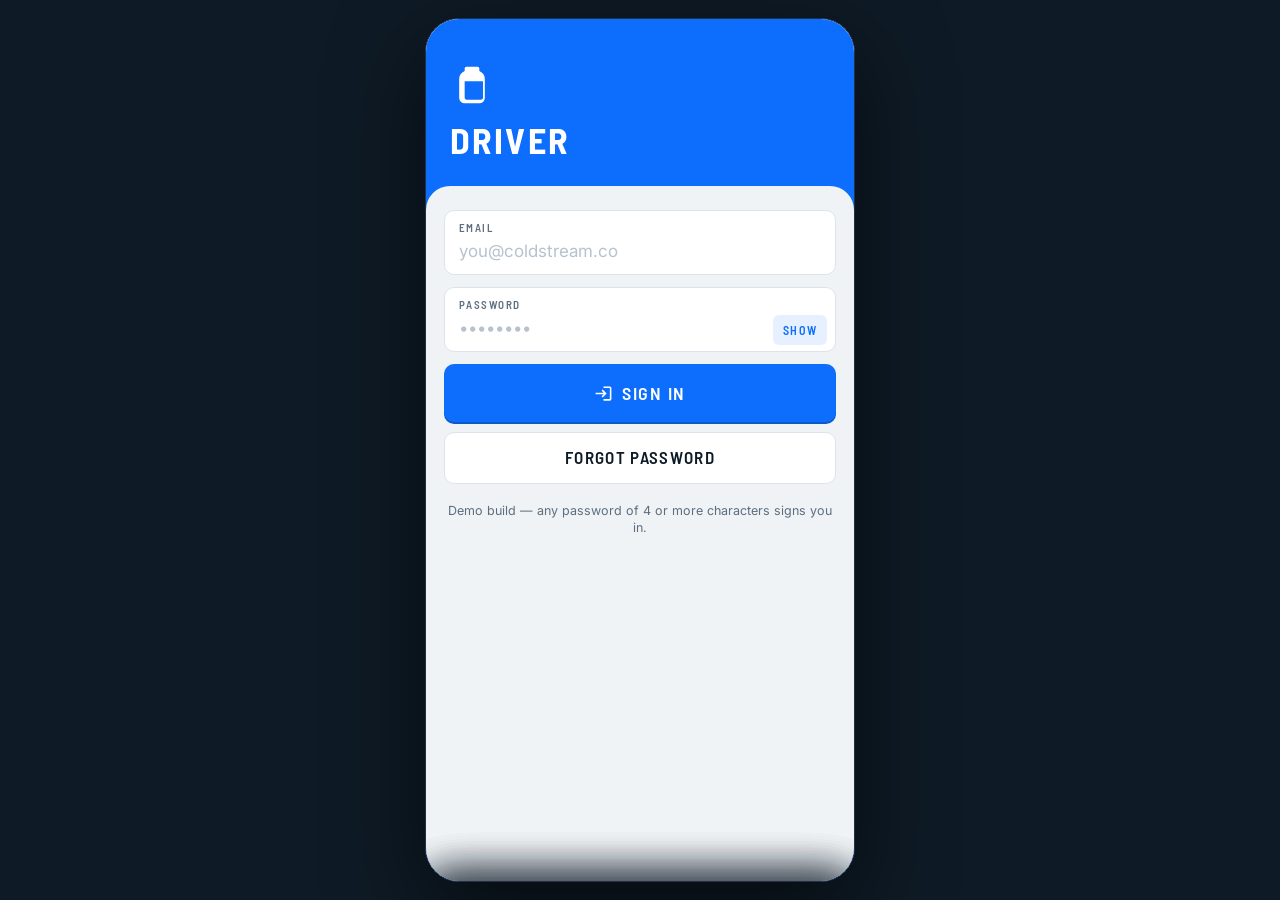
==== commit 848d7f65: "Add files via upload" ====
--- a/driver-app.html
+++ b/driver-app.html
@@ -14,10 +14,30 @@
 <link rel="preconnect" href="https://fonts.gstatic.com" crossorigin>
 <link href="https://fonts.googleapis.com/css2?family=Barlow+Semi+Condensed:wght@500;600;700&family=Inter:wght@400;500;600;700&display=swap" rel="stylesheet">
 <style>
-*,:after,:before{--tw-border-spacing-x:0;--tw-border-spacing-y:0;--tw-translate-x:0;--tw-translate-y:0;--tw-rotate:0;--tw-skew-x:0;--tw-skew-y:0;--tw-scale-x:1;--tw-scale-y:1;--tw-pan-x: ;--tw-pan-y: ;--tw-pinch-zoom: ;--tw-scroll-snap-strictness:proximity;--tw-gradient-from-position: ;--tw-gradient-via-position: ;--tw-gradient-to-position: ;--tw-ordinal: ;--tw-slashed-zero: ;--tw-numeric-figure: ;--tw-numeric-spacing: ;--tw-numeric-fraction: ;--tw-ring-inset: ;--tw-ring-offset-width:0px;--tw-ring-offset-color:#fff;--tw-ring-color:rgba(59,130,246,.5);--tw-ring-offset-shadow:0 0 #0000;--tw-ring-shadow:0 0 #0000;--tw-shadow:0 0 #0000;--tw-shadow-colored:0 0 #0000;--tw-blur: ;--tw-brightness: ;--tw-contrast: ;--tw-grayscale: ;--tw-hue-rotate: ;--tw-invert: ;--tw-saturate: ;--tw-sepia: ;--tw-drop-shadow: ;--tw-backdrop-blur: ;--tw-backdrop-brightness: ;--tw-backdrop-contrast: ;--tw-backdrop-grayscale: ;--tw-backdrop-hue-rotate: ;--tw-backdrop-invert: ;--tw-backdrop-opacity: ;--tw-backdrop-saturate: ;--tw-backdrop-sepia: ;--tw-contain-size: ;--tw-contain-layout: ;--tw-contain-paint: ;--tw-contain-style: }::backdrop{--tw-border-spacing-x:0;--tw-border-spacing-y:0;--tw-translate-x:0;--tw-translate-y:0;--tw-rotate:0;--tw-skew-x:0;--tw-skew-y:0;--tw-scale-x:1;--tw-scale-y:1;--tw-pan-x: ;--tw-pan-y: ;--tw-pinch-zoom: ;--tw-scroll-snap-strictness:proximity;--tw-gradient-from-position: ;--tw-gradient-via-position: ;--tw-gradient-to-position: ;--tw-ordinal: ;--tw-slashed-zero: ;--tw-numeric-figure: ;--tw-numeric-spacing: ;--tw-numeric-fraction: ;--tw-ring-inset: ;--tw-ring-offset-width:0px;--tw-ring-offset-color:#fff;--tw-ring-color:rgba(59,130,246,.5);--tw-ring-offset-shadow:0 0 #0000;--tw-ring-shadow:0 0 #0000;--tw-shadow:0 0 #0000;--tw-shadow-colored:0 0 #0000;--tw-blur: ;--tw-brightness: ;--tw-contrast: ;--tw-grayscale: ;--tw-hue-rotate: ;--tw-invert: ;--tw-saturate: ;--tw-sepia: ;--tw-drop-shadow: ;--tw-backdrop-blur: ;--tw-backdrop-brightness: ;--tw-backdrop-contrast: ;--tw-backdrop-grayscale: ;--tw-backdrop-hue-rotate: ;--tw-backdrop-invert: ;--tw-backdrop-opacity: ;--tw-backdrop-saturate: ;--tw-backdrop-sepia: ;--tw-contain-size: ;--tw-contain-layout: ;--tw-contain-paint: ;--tw-contain-style: }/*! tailwindcss v3.4.17 | MIT License | https://tailwindcss.com*/*,:after,:before{box-sizing:border-box;border:0 solid #e5e7eb}:after,:before{--tw-content:""}:host,html{line-height:1.5;-webkit-text-size-adjust:100%;-moz-tab-size:4;-o-tab-size:4;tab-size:4;font-family:Inter,ui-sans-serif,system-ui,-apple-system,Segoe UI,sans-serif;font-feature-settings:normal;font-variation-settings:normal;-webkit-tap-highlight-color:transparent}body{margin:0;line-height:inherit}hr{height:0;color:inherit;border-top-width:1px}abbr:where([title]){-webkit-text-decoration:underline dotted;text-decoration:underline dotted}h1,h2,h3,h4,h5,h6{font-size:inherit;font-weight:inherit}a{color:inherit;text-decoration:inherit}b,strong{font-weight:bolder}code,kbd,pre,samp{font-family:ui-monospace,SFMono-Regular,Menlo,Monaco,Consolas,Liberation Mono,Courier New,monospace;font-feature-settings:normal;font-variation-settings:normal;font-size:1em}small{font-size:80%}sub,sup{font-size:75%;line-height:0;position:relative;vertical-align:baseline}sub{bottom:-.25em}sup{top:-.5em}table{text-indent:0;border-color:inherit;border-collapse:collapse}button,input,optgroup,select,textarea{font-family:inherit;font-feature-settings:inherit;font-variation-settings:inherit;font-size:100%;font-weight:inherit;line-height:inherit;letter-spacing:inherit;color:inherit;margin:0;padding:0}button,select{text-transform:none}button,input:where([type=button]),input:where([type=reset]),input:where([type=submit]){-webkit-appearance:button;background-color:transparent;background-image:none}:-moz-focusring{outline:auto}:-moz-ui-invalid{box-shadow:none}progress{vertical-align:baseline}::-webkit-inner-spin-button,::-webkit-outer-spin-button{height:auto}[type=search]{-webkit-appearance:textfield;outline-offset:-2px}::-webkit-search-decoration{-webkit-appearance:none}::-webkit-file-upload-button{-webkit-appearance:button;font:inherit}summary{display:list-item}blockquote,dd,dl,figure,h1,h2,h3,h4,h5,h6,hr,p,pre{margin:0}fieldset{margin:0}fieldset,legend{padding:0}menu,ol,ul{list-style:none;margin:0;padding:0}dialog{padding:0}textarea{resize:vertical}input::-moz-placeholder,textarea::-moz-placeholder{opacity:1;color:#9ca3af}input::placeholder,textarea::placeholder{opacity:1;color:#9ca3af}[role=button],button{cursor:pointer}:disabled{cursor:default}audio,canvas,embed,iframe,img,object,svg,video{display:block;vertical-align:middle}img,video{max-width:100%;height:auto}[hidden]:where(:not([hidden=until-found])){display:none}:root{--background:207 24% 95%;--foreground:209 46% 10%;--card:0 0% 100%;--card-foreground:209 46% 10%;--popover:0 0% 100%;--popover-foreground:209 46% 10%;--primary:216 98% 52%;--primary-foreground:0 0% 100%;--primary-dark:216 90% 42%;--primary-tint:216 100% 95%;--secondary:207 24% 95%;--secondary-foreground:209 46% 10%;--muted:207 24% 95%;--muted-foreground:207 14% 60%;--accent:216 100% 95%;--accent-foreground:216 90% 42%;--destructive:0 65% 51%;--destructive-foreground:0 0% 100%;--destructive-tint:0 65% 95%;--success:123 46% 34%;--success-foreground:0 0% 100%;--success-tint:123 30% 93%;--warning:37 95% 56%;--warning-foreground:37 100% 12%;--warning-tint:37 90% 94%;--info:201 98% 41%;--info-foreground:0 0% 100%;--info-tint:201 80% 94%;--border:209 26% 89%;--input:209 26% 89%;--ring:216 98% 52%;--radius:0.875rem;--ink:209 46% 10%;--slate:209 16% 43%;--blue:#0d6efd;--blue-dk:#0a58ca;--blue-tint:#e7f0ff;--green:#2e7d32;--green-tint:#e9f3ea;--cyan:#0288d1;--cyan-tint:#e4f3fb;--red:#d32f2f;--red-tint:#fbeaea;--amber:#f9a825;--amber-tint:#fef5e2;--ink-hex:#0e1a26;--slate-hex:#5c6f80;--mute:#8a9aa8;--line:#dce4ec;--canvas:#edf1f5;--panel:#fff;--r-sm:10px;--r-md:14px;--r-lg:18px;--r-xl:24px;--tap:52px;--sh-1:0 1px 2px rgba(14,26,38,.06),0 1px 1px rgba(14,26,38,.04);--sh-2:0 4px 16px rgba(14,26,38,.1);--display:"Barlow Semi Condensed",ui-sans-serif,system-ui,sans-serif;--safe-t:env(safe-area-inset-top,0px);--safe-b:env(safe-area-inset-bottom,0px)}*{border-color:hsl(var(--border))}body,html{height:100%}body{margin:0;background-color:hsl(var(--ink));font-family:Inter,ui-sans-serif,system-ui,-apple-system,Segoe UI,sans-serif;color:hsl(var(--foreground));-webkit-font-smoothing:antialiased;-moz-osx-font-smoothing:grayscale;-webkit-tap-highlight-color:transparent;overscroll-behavior-y:none}button,input,select,textarea{font:inherit;color:inherit}button{cursor:pointer;border-width:0;background-color:transparent;padding:0}:focus-visible{border-radius:calc(var(--radius) - 8px);outline:2px solid transparent;outline-offset:2px;--tw-ring-offset-shadow:var(--tw-ring-inset) 0 0 0 var(--tw-ring-offset-width) var(--tw-ring-offset-color);--tw-ring-shadow:var(--tw-ring-inset) 0 0 0 calc(2px + var(--tw-ring-offset-width)) var(--tw-ring-color);box-shadow:var(--tw-ring-offset-shadow),var(--tw-ring-shadow),var(--tw-shadow,0 0 #0000);--tw-ring-color:hsl(var(--ring));--tw-ring-offset-width:2px}h1,h2,h3{margin:0;font-weight:700;letter-spacing:-.025em}#app{position:relative;margin-left:auto;margin-right:auto;display:flex;width:100%;flex-direction:column;overflow:hidden;background-color:hsl(var(--background));max-width:430px;min-width:320px;height:100dvh}@media (min-width:520px){body{display:flex;align-items:center;justify-content:center;padding:1.25rem}#app{height:min(920px,96dvh);border-radius:34px;border-width:1px;border-color:#223244;box-shadow:0 30px 90px rgba(0,0,0,.55)}}.screen{display:none;min-height:0;flex:1 1 0%;flex-direction:column}.screen.on{display:flex}.scroll{min-height:0;flex:1 1 0%;overflow-y:auto;-webkit-overflow-scrolling:touch;overscroll-behavior:contain}.pad{padding:1rem 1rem 1.75rem}.navslot{flex:none}.eyebrow{font-size:.75rem;line-height:1rem;font-weight:600;text-transform:uppercase;color:hsl(var(--muted-foreground));letter-spacing:.14em}.eyebrow,.num{font-family:Barlow Semi Condensed,ui-sans-serif,system-ui,sans-serif}.num{font-weight:700;--tw-numeric-spacing:tabular-nums;font-variant-numeric:var(--tw-ordinal) var(--tw-slashed-zero) var(--tw-numeric-figure) var(--tw-numeric-spacing) var(--tw-numeric-fraction)}.topbar{z-index:5;flex:none;background-color:hsl(var(--primary));padding-left:.875rem;padding-right:.875rem;color:hsl(var(--primary-foreground));--tw-shadow:0 4px 16px rgba(14,26,38,.1);--tw-shadow-colored:0 4px 16px var(--tw-shadow-color);box-shadow:var(--tw-ring-offset-shadow,0 0 #0000),var(--tw-ring-shadow,0 0 #0000),var(--tw-shadow);padding-top:calc(var(--safe-t) + 10px)}.topbar.plain{padding-bottom:.875rem}.tb-row{display:flex;min-height:44px;align-items:center;gap:.75rem}.tb-title{font-family:Barlow Semi Condensed,ui-sans-serif,system-ui,sans-serif;font-size:21px;font-weight:600;line-height:1.25}.tb-sub{margin-top:1px;font-size:11.5px;color:#bbd9f5}.tb-btn{display:grid;height:2.75rem;width:2.75rem;flex:none;place-items:center;border-radius:calc(var(--radius) - 4px);background-color:hsla(0,0%,100%,.14);--tw-text-opacity:1;color:rgb(255 255 255/var(--tw-text-opacity,1))}.tb-btn:active{background-color:hsla(0,0%,100%,.28)}.tb-btn.on{background-color:hsl(var(--warning));color:hsl(var(--warning-foreground))}.tb-btn svg{height:1.25rem;width:1.25rem;fill:currentColor}.gauge{padding-top:.75rem;padding-bottom:.875rem}.gauge-head{margin-bottom:7px;display:flex;align-items:baseline;justify-content:space-between}.gauge-label{font-size:11px;font-weight:600;text-transform:uppercase;letter-spacing:.16em;color:#a8cdf0}.gauge-label,.gauge-read{font-family:Barlow Semi Condensed,ui-sans-serif,system-ui,sans-serif}.gauge-read{font-size:15px;font-weight:700;--tw-numeric-spacing:tabular-nums;font-variant-numeric:var(--tw-ordinal) var(--tw-slashed-zero) var(--tw-numeric-figure) var(--tw-numeric-spacing) var(--tw-numeric-fraction);--tw-text-opacity:1;color:rgb(255 255 255/var(--tw-text-opacity,1))}.gauge-read small{font-size:11px;font-weight:600;color:#a8cdf0;letter-spacing:.06em}.ticks{display:flex;height:.875rem;align-items:stretch;gap:.125rem}.tick{flex:1 1 0%;border-radius:calc(var(--radius) - 8px);background-color:hsla(0,0%,100%,.16);transition-property:color,background-color,border-color,text-decoration-color,fill,stroke;transition-timing-function:cubic-bezier(.4,0,.2,1);transition-duration:.5s}.tick.full{--tw-bg-opacity:1;background-color:rgb(255 255 255/var(--tw-bg-opacity,1))}.tick.spent{background-color:hsla(0,0%,100%,.34)}.gauge-foot{margin-top:7px;display:flex;justify-content:space-between;font-size:11.5px;color:#bbd9f5}.gauge-foot b{font-family:Barlow Semi Condensed,ui-sans-serif,system-ui,sans-serif;font-size:13px;--tw-text-opacity:1;color:rgb(255 255 255/var(--tw-text-opacity,1))}.banner{margin-bottom:.75rem;display:flex;align-items:flex-start;gap:.625rem;border-radius:calc(var(--radius) - 4px);padding:11px .75rem;font-size:13.5px;line-height:1.375}.banner.paused{border-width:1.5px;background-color:hsl(var(--warning-tint));color:rgb(107 75 0/var(--tw-text-opacity,1));border-color:#ebc26a}.banner.alert,.banner.paused{--tw-text-opacity:1}.banner.alert{border-width:1.5px;background-color:hsl(var(--info-tint));color:rgb(11 74 102/var(--tw-text-opacity,1));border-color:#9bd3ef}.banner b{margin-bottom:1px;display:block;font-size:13px}.banner .x{margin-left:auto;padding-left:.125rem;padding-right:.125rem;font-size:1.25rem;line-height:1.75rem;line-height:1;opacity:.5}.btn{display:flex;width:100%;align-items:center;justify-content:center;gap:9px;border-radius:calc(var(--radius) - 4px);font-family:Barlow Semi Condensed,ui-sans-serif,system-ui,sans-serif;font-size:17px;font-weight:600;text-transform:uppercase;transition-property:transform;transition-timing-function:cubic-bezier(.4,0,.2,1);transition-duration:.15s}.btn:active{--tw-scale-x:.985;--tw-scale-y:.985;transform:translate(var(--tw-translate-x),var(--tw-translate-y)) rotate(var(--tw-rotate)) skewX(var(--tw-skew-x)) skewY(var(--tw-skew-y)) scaleX(var(--tw-scale-x)) scaleY(var(--tw-scale-y));--tw-brightness:brightness(.95);filter:var(--tw-blur) var(--tw-brightness) var(--tw-contrast) var(--tw-grayscale) var(--tw-hue-rotate) var(--tw-invert) var(--tw-saturate) var(--tw-sepia) var(--tw-drop-shadow)}.btn:disabled{pointer-events:none;opacity:.4;--tw-shadow:0 0 #0000;--tw-shadow-colored:0 0 #0000;box-shadow:var(--tw-ring-offset-shadow,0 0 #0000),var(--tw-ring-shadow,0 0 #0000),var(--tw-shadow)}.btn{min-height:var(--tap);letter-spacing:.08em}.btn svg{height:19px;width:19px;fill:currentColor}.btn-primary{background-color:hsl(var(--primary));color:hsl(var(--primary-foreground));box-shadow:0 2px 0 hsl(var(--primary-dark))}.btn-danger{background-color:hsl(var(--destructive));color:hsl(var(--destructive-foreground));box-shadow:0 2px 0 #9e2020}.btn-cyan{background-color:hsl(var(--info));color:hsl(var(--info-foreground));box-shadow:0 2px 0 #01669b}.btn-green{background-color:hsl(var(--success));color:hsl(var(--success-foreground));box-shadow:0 2px 0 #1f5b23}.btn-amber{background-color:hsl(var(--warning));color:hsl(var(--warning-foreground));box-shadow:0 2px 0 #c98b00}.btn-ghost{border-width:1.5px;border-color:hsl(var(--border));background-color:hsl(var(--card));color:hsl(var(--foreground));--tw-shadow:0 0 #0000;--tw-shadow-colored:0 0 #0000;box-shadow:var(--tw-ring-offset-shadow,0 0 #0000),var(--tw-ring-shadow,0 0 #0000),var(--tw-shadow)}.btn-xl{font-size:1.125rem;line-height:1.75rem;min-height:58px}.btn-row{display:flex;gap:.625rem}.btn-row .btn{flex:1 1 0%}.card{overflow:hidden;border-radius:var(--radius);border-width:1px;border-color:hsl(var(--border));background-color:hsl(var(--card));--tw-shadow:0 1px 2px rgba(14,26,38,.06),0 1px 1px rgba(14,26,38,.04);--tw-shadow-colored:0 1px 2px var(--tw-shadow-color),0 1px 1px var(--tw-shadow-color);box-shadow:var(--tw-ring-offset-shadow,0 0 #0000),var(--tw-ring-shadow,0 0 #0000),var(--tw-shadow);--tw-shadow-color:hsl(var(--card));--tw-shadow:var(--tw-shadow-colored)}.card+.card{margin-top:.75rem}.sect{margin-top:22px;margin-bottom:.625rem;display:flex;align-items:center;gap:9px}.sect:first-child{margin-top:.25rem}.sect .eyebrow{white-space:nowrap}.sect hr{margin:0;flex:1 1 0%;border-width:1px 0 0;border-color:hsl(var(--border))}.pill{display:inline-flex;align-items:center;gap:5px;border-radius:9999px;padding:.25rem .625rem;font-family:Barlow Semi Condensed,ui-sans-serif,system-ui,sans-serif;font-size:11.5px;font-weight:600;text-transform:uppercase;letter-spacing:.1em}.pill-green{background-color:hsl(var(--success-tint));color:hsl(var(--success))}.pill-cyan{background-color:hsl(var(--info-tint));--tw-text-opacity:1;color:rgb(1 101 154/var(--tw-text-opacity,1))}.pill-blue{background-color:hsl(var(--primary-tint));color:hsl(var(--primary-dark))}.pill-red{background-color:hsl(var(--destructive-tint));color:hsl(var(--destructive))}.pill-amber{background-color:hsl(var(--warning-tint));--tw-text-opacity:1;color:rgb(138 92 0/var(--tw-text-opacity,1))}.pill-grey{background-color:hsl(var(--secondary));color:hsl(var(--slate))}.dot{height:.375rem;width:.375rem;border-radius:9999px;background-color:currentColor}.field{position:relative;margin-bottom:.75rem;display:block;width:100%;border-radius:calc(var(--radius) - 4px);border-width:1.5px;border-color:hsl(var(--input));background-color:hsl(var(--card));padding:9px .875rem .625rem;transition-property:border-color,box-shadow;transition-timing-function:cubic-bezier(.4,0,.2,1);transition-duration:.15s}.field:focus-within{border-color:hsl(var(--primary));box-shadow:0 0 0 3px hsl(var(--primary)/.14)}.field>span{margin-bottom:.125rem;display:block;font-family:Barlow Semi Condensed,ui-sans-serif,system-ui,sans-serif;font-size:11px;font-weight:600;text-transform:uppercase;color:hsl(var(--slate));letter-spacing:.13em}.field:focus-within>span{color:hsl(var(--primary))}.field input,.field select,.field textarea{width:100%;border-width:0;background-color:transparent;padding:0;font-size:17px;font-weight:500;outline:2px solid transparent;outline-offset:2px}.field input::-moz-placeholder,.field textarea::-moz-placeholder{font-weight:400;--tw-text-opacity:1;color:rgb(182 194 205/var(--tw-text-opacity,1))}.field input::placeholder,.field textarea::placeholder{font-weight:400;--tw-text-opacity:1;color:rgb(182 194 205/var(--tw-text-opacity,1))}.field textarea{resize:none;font-size:15.5px;line-height:1.5}.field select{-webkit-appearance:none;-moz-appearance:none;appearance:none;font-family:Barlow Semi Condensed,ui-sans-serif,system-ui,sans-serif;font-size:19px;font-weight:600}.field.sel:after{content:"";pointer-events:none;position:absolute;right:1rem;top:50%;height:.625rem;width:.625rem;border-right:2.5px solid hsl(var(--slate));border-bottom:2.5px solid hsl(var(--slate));transform:translateY(-70%) rotate(45deg)}.field .unit{position:absolute;right:.875rem;bottom:11px;font-size:.875rem;line-height:1.25rem;letter-spacing:.06em}.field .pre,.field .unit{font-family:Barlow Semi Condensed,ui-sans-serif,system-ui,sans-serif;font-weight:600;color:hsl(var(--muted-foreground))}.field .pre{margin-right:.125rem;font-size:17px}.field .inline{display:flex;align-items:center}.field.big input{font-family:Barlow Semi Condensed,ui-sans-serif,system-ui,sans-serif;font-size:1.875rem;line-height:2.25rem;font-weight:700}.field.locked{border-style:dashed;--tw-bg-opacity:1;background-color:rgb(244 247 249/var(--tw-bg-opacity,1))}.field.err{border-color:hsl(var(--destructive))}.field.err>span{color:hsl(var(--destructive))}.field .rev{position:absolute;right:.5rem;bottom:.375rem;border-radius:calc(var(--radius) - 8px);background-color:hsl(var(--primary-tint));padding:7px .625rem;font-family:Barlow Semi Condensed,ui-sans-serif,system-ui,sans-serif;font-size:.75rem;line-height:1rem;font-weight:600;text-transform:uppercase;color:hsl(var(--primary));letter-spacing:.1em}.field-2{display:flex;gap:.625rem}.field-2 .field{flex:1 1 0%}.hint{font-size:12.5px;line-height:1.375;color:hsl(var(--slate));margin:-6px 2px 14px}.hint.warn{font-weight:500;--tw-text-opacity:1;color:rgb(138 92 0/var(--tw-text-opacity,1))}.errmsg{gap:.5rem;border-radius:calc(var(--radius) - 4px);background-color:hsl(var(--destructive-tint));padding:11px .75rem;font-size:13.5px;line-height:1.375;color:hsl(var(--destructive));margin:-4px 0 14px}.check,.errmsg{display:flex;align-items:center}.check{gap:.75rem;border-bottom-width:1px;border-color:hsl(var(--border));padding-left:.875rem;padding-right:.875rem;min-height:var(--tap)}.check:last-child{border-bottom-width:0}.check.bare{min-height:44px;border-width:0;background-color:transparent;padding:0;margin:2px 2px 16px}.check input{pointer-events:none;position:absolute;opacity:0}.check .box{display:grid;height:26px;width:26px;flex:none;place-items:center;border-radius:calc(var(--radius) - 8px);border-width:2px;--tw-border-opacity:1;border-color:rgb(194 205 216/var(--tw-border-opacity,1))}.check .box,.check .box svg{transition-property:all;transition-timing-function:cubic-bezier(.4,0,.2,1);transition-duration:.15s}.check .box svg{height:15px;width:15px;--tw-scale-x:.5;--tw-scale-y:.5;transform:translate(var(--tw-translate-x),var(--tw-translate-y)) rotate(var(--tw-rotate)) skewX(var(--tw-skew-x)) skewY(var(--tw-skew-y)) scaleX(var(--tw-scale-x)) scaleY(var(--tw-scale-y));fill:#fff;opacity:0}.check input:checked~.box{border-color:hsl(var(--success));background-color:hsl(var(--success))}.check input:checked~.box svg{--tw-scale-x:1;--tw-scale-y:1;transform:translate(var(--tw-translate-x),var(--tw-translate-y)) rotate(var(--tw-rotate)) skewX(var(--tw-skew-x)) skewY(var(--tw-skew-y)) scaleX(var(--tw-scale-x)) scaleY(var(--tw-scale-y));opacity:1}.check span{font-size:15px;font-weight:500}.sw{position:relative;height:1.75rem;width:3rem;flex:none;background-color:rgb(201 212 222/var(--tw-bg-opacity,1));transition-property:color,background-color,border-color,text-decoration-color,fill,stroke;transition-timing-function:cubic-bezier(.4,0,.2,1);transition-duration:.15s}.sw,.sw i{border-radius:9999px;--tw-bg-opacity:1}.sw i{position:absolute;top:3px;left:3px;height:22px;width:22px;background-color:rgb(255 255 255/var(--tw-bg-opacity,1));transition-property:all;transition-timing-function:cubic-bezier(.4,0,.2,1);transition-duration:.15s;box-shadow:0 1px 3px rgba(14,26,38,.32)}.sw.on{background-color:hsl(var(--success))}.sw.on i{left:23px}.route-item{display:block;width:100%;border-bottom-width:1px;border-color:hsl(var(--border));padding:15px 1rem;text-align:left}.route-item:active{background-color:hsl(var(--primary-tint))}.route-item:last-child{border-bottom-width:0}.route-top{margin-bottom:5px;display:flex;align-items:center;gap:.625rem}.route-code{font-family:Barlow Semi Condensed,ui-sans-serif,system-ui,sans-serif;font-size:1.125rem;line-height:1.75rem;font-weight:700}.route-name{margin-bottom:9px;font-size:.875rem;line-height:1.25rem;color:hsl(var(--slate))}.route-meta{display:flex;flex-wrap:wrap;align-items:center;gap:.875rem;font-size:12.5px;color:hsl(var(--slate))}.route-meta b{font-family:Barlow Semi Condensed,ui-sans-serif,system-ui,sans-serif;font-size:.875rem;line-height:1.25rem;color:hsl(var(--foreground))}.mini-bar{margin-top:11px;height:5px;overflow:hidden;background-color:hsl(var(--background))}.mini-bar,.mini-bar i{border-radius:calc(var(--radius) - 8px)}.mini-bar i{display:block;height:100%;background-color:hsl(var(--info));transition-property:width;transition-timing-function:cubic-bezier(.4,0,.2,1);transition-duration:.5s}.mini-bar.done i{background-color:hsl(var(--success))}.donestrip{margin-bottom:.75rem;display:flex;width:100%;align-items:center;gap:11px;border-radius:calc(var(--radius) - 4px);border-width:1px;background-color:hsl(var(--success-tint));padding:.625rem .75rem;text-align:left;border-color:#c3e0c6}.donestrip .ic{display:grid;height:26px;width:26px;flex:none;place-items:center;border-radius:9999px;background-color:hsl(var(--success))}.donestrip .ic svg{height:.875rem;width:.875rem;fill:#fff}.donestrip .tx{min-width:0;flex:1 1 0%}.donestrip b{display:block;font-size:14.5px;--tw-text-opacity:1;color:rgb(30 90 34/var(--tw-text-opacity,1))}.donestrip small{font-size:12.5px;--tw-text-opacity:1;color:rgb(62 115 66/var(--tw-text-opacity,1))}.donestrip .chev{height:.5rem;width:.5rem;flex:none;transition-property:transform;transition-timing-function:cubic-bezier(.4,0,.2,1);transition-duration:.15s;border-right:2.5px solid #6ba06f;border-bottom:2.5px solid #6ba06f;transform:rotate(45deg);margin-top:-3px}.donestrip.open .chev{transform:rotate(-135deg);margin-top:3px}.donelist{margin-bottom:.75rem;overflow:hidden;border-radius:calc(var(--radius) - 4px);border-width:1px;border-color:hsl(var(--border));background-color:hsl(var(--card));margin-top:-6px}.drow{display:flex;align-items:center;gap:.625rem;border-bottom-width:1px;border-color:hsl(var(--border));padding:.625rem .75rem}.drow:last-child{border-bottom-width:0}.drow .n{display:grid;height:22px;width:22px;flex:none;place-items:center;border-radius:9999px;background-color:hsl(var(--success));font-family:Barlow Semi Condensed,ui-sans-serif,system-ui,sans-serif;font-size:.75rem;line-height:1rem;font-weight:700;--tw-text-opacity:1;color:rgb(255 255 255/var(--tw-text-opacity,1))}.drow .n.sk{background-color:hsl(var(--warning));color:hsl(var(--warning-foreground))}.drow .nm{min-width:0;flex:1 1 0%;overflow:hidden;text-overflow:ellipsis;white-space:nowrap;font-size:.875rem;line-height:1.25rem;font-weight:600}.drow .\!v,.drow .v{white-space:nowrap;font-family:Barlow Semi Condensed,ui-sans-serif,system-ui,sans-serif;font-size:.875rem;line-height:1.25rem;font-weight:700}.drow .\!v.g,.drow .v.g{color:hsl(var(--success))}.drow .t{width:54px;flex:none;text-align:right;font-family:Barlow Semi Condensed,ui-sans-serif,system-ui,sans-serif;font-size:11.5px;color:hsl(var(--muted-foreground));letter-spacing:.05em}.now{margin-bottom:.75rem;border-radius:calc(var(--radius) + 6px);border-width:2px;border-color:hsl(var(--info));background-color:hsl(var(--card));padding:1rem;box-shadow:0 8px 26px hsl(var(--info)/.18)}.now-head{margin-bottom:.625rem;display:flex;align-items:center;gap:9px}.now-head .eta{margin-left:auto}.now h2{font-size:23px;line-height:1.25;letter-spacing:-.025em}.now .addr{margin-top:5px;margin-bottom:0;font-size:15px;line-height:1.375;--tw-text-opacity:1;color:rgb(61 78 92/var(--tw-text-opacity,1))}.now-facts{margin-top:.75rem;display:flex;border-top-width:1px;border-bottom-width:1px;border-color:hsl(var(--border))}.now-facts div{flex:1 1 0%;border-right-width:1px;border-color:hsl(var(--border));padding:.625rem .375rem;text-align:center}.now-facts div:last-child{border-right-width:0}.now-facts .k{font-family:Barlow Semi Condensed,ui-sans-serif,system-ui,sans-serif;font-size:10px;font-weight:600;text-transform:uppercase;color:hsl(var(--muted-foreground));letter-spacing:.12em}.now-facts .\!v,.now-facts .v{margin-top:.125rem;font-family:Barlow Semi Condensed,ui-sans-serif,system-ui,sans-serif;font-size:17px;font-weight:700;--tw-numeric-spacing:tabular-nums;font-variant-numeric:var(--tw-ordinal) var(--tw-slashed-zero) var(--tw-numeric-figure) var(--tw-numeric-spacing) var(--tw-numeric-fraction)}.now .stop-note{margin-top:11px}.now .btn-row{margin-top:.75rem}.now .btn{min-height:56px}.stop-note{border-radius:calc(var(--radius) - 8px);background-color:hsl(var(--background));padding:.5rem .625rem;line-height:1.375}.eta,.stop-note{font-size:13px;color:hsl(var(--slate))}.eta{white-space:nowrap;font-family:Barlow Semi Condensed,ui-sans-serif,system-ui,sans-serif;font-weight:600;letter-spacing:.04em}.upnext{overflow:hidden;border-radius:var(--radius);border-width:1px;border-color:hsl(var(--border));background-color:hsl(var(--card));--tw-shadow:0 1px 2px rgba(14,26,38,.06),0 1px 1px rgba(14,26,38,.04);--tw-shadow-colored:0 1px 2px var(--tw-shadow-color),0 1px 1px var(--tw-shadow-color);box-shadow:var(--tw-ring-offset-shadow,0 0 #0000),var(--tw-ring-shadow,0 0 #0000),var(--tw-shadow);--tw-shadow-color:hsl(var(--card));--tw-shadow:var(--tw-shadow-colored)}.unrow{display:flex;align-items:center;gap:11px;border-bottom-width:1px;border-color:hsl(var(--border));padding:.75rem}.unrow:last-child{border-bottom-width:0}.unrow .n{display:grid;height:26px;width:26px;flex:none;place-items:center;border-radius:9999px;background-color:hsl(var(--background));font-family:Barlow Semi Condensed,ui-sans-serif,system-ui,sans-serif;font-size:13px;font-weight:700;color:hsl(var(--slate))}.unrow .tx{min-width:0;flex:1 1 0%}.unrow b{display:block;overflow:hidden;text-overflow:ellipsis;white-space:nowrap;font-size:14.5px}.unrow small{font-size:12.5px;color:hsl(var(--slate))}.unrow .\!v,.unrow .v{white-space:nowrap;font-family:Barlow Semi Condensed,ui-sans-serif,system-ui,sans-serif;font-size:.875rem;line-height:1.25rem;font-weight:700;color:hsl(var(--slate))}.unrow .\!v.g,.unrow .v.g{color:hsl(var(--success))}.unrow .n.done{background-color:hsl(var(--success))}.unrow .n.current,.unrow .n.done{--tw-text-opacity:1;color:rgb(255 255 255/var(--tw-text-opacity,1))}.unrow .n.current{background-color:hsl(var(--info))}.unrow .n.skipped{background-color:hsl(var(--warning));color:hsl(var(--warning-foreground))}.unrow.is-done b{color:hsl(var(--slate))}.pausecard{margin-bottom:.875rem;border-radius:calc(var(--radius) + 6px);border-width:2px;background-color:hsl(var(--warning-tint));padding:18px;text-align:center;border-color:#ebc26a}.pausecard .k{font-family:Barlow Semi Condensed,ui-sans-serif,system-ui,sans-serif;font-size:11.5px;font-weight:600;text-transform:uppercase;--tw-text-opacity:1;color:rgb(138 92 0/var(--tw-text-opacity,1));letter-spacing:.16em}.pausecard .\!v,.pausecard .v{font-family:Barlow Semi Condensed,ui-sans-serif,system-ui,sans-serif;font-size:46px;font-weight:700;--tw-numeric-spacing:tabular-nums;font-variant-numeric:var(--tw-ordinal) var(--tw-slashed-zero) var(--tw-numeric-figure) var(--tw-numeric-spacing) var(--tw-numeric-fraction);line-height:1;--tw-text-opacity:1;color:rgb(107 75 0/var(--tw-text-opacity,1))}.pausecard .v{margin:8px 0 4px}.pausecard .\!v{margin:8px 0 4px!important}.pausecard p{margin:0 0 15px;font-size:13.5px;line-height:1.375;--tw-text-opacity:1;color:rgb(122 86 0/var(--tw-text-opacity,1))}.drive{display:flex;min-height:0;flex:1 1 0%;flex-direction:column;--tw-bg-opacity:1;background-color:rgb(220 230 236/var(--tw-bg-opacity,1))}.drive-status{display:flex;flex:none;align-items:stretch;gap:11px;background-color:hsl(var(--ink));padding:.5rem .75rem;--tw-text-opacity:1;color:rgb(255 255 255/var(--tw-text-opacity,1))}.dstat{display:flex;min-width:0;flex-direction:column;justify-content:center}.dstat .k{font-family:Barlow Semi Condensed,ui-sans-serif,system-ui,sans-serif;font-size:9.5px;font-weight:600;text-transform:uppercase;line-height:1;--tw-text-opacity:1;color:rgb(126 147 165/var(--tw-text-opacity,1));letter-spacing:.14em}.dstat .\!v,.dstat .v{margin-top:3px;white-space:nowrap;font-family:Barlow Semi Condensed,ui-sans-serif,system-ui,sans-serif;font-size:15px;font-weight:700;--tw-numeric-spacing:tabular-nums;font-variant-numeric:var(--tw-ordinal) var(--tw-slashed-zero) var(--tw-numeric-figure) var(--tw-numeric-spacing) var(--tw-numeric-fraction)}.dsbar{margin-top:5px;display:block;height:.375rem;overflow:hidden;border-radius:calc(var(--radius) - 8px);background-color:hsla(0,0%,100%,.17)}.dsbar i{display:block;height:100%;--tw-bg-opacity:1;background-color:rgb(255 255 255/var(--tw-bg-opacity,1));transition-property:width;transition-timing-function:cubic-bezier(.4,0,.2,1);transition-duration:.5s}.dsbar i.low{background-color:hsl(var(--warning))}.dsep{width:1px;flex:none;background-color:hsla(0,0%,100%,.14)}.drive-map{position:relative;flex:1 1 0%;overflow:hidden;--tw-bg-opacity:1;background-color:rgb(227 235 240/var(--tw-bg-opacity,1));min-height:120px}.drive-map svg{position:absolute;inset:0;height:100%;width:100%}.navcard{position:absolute;left:.625rem;right:.625rem;top:.625rem;display:flex;align-items:center;gap:.75rem;border-radius:var(--radius);background-color:hsla(0,0%,100%,.96);padding:11px .75rem;--tw-shadow:0 4px 16px rgba(14,26,38,.1);--tw-shadow-colored:0 4px 16px var(--tw-shadow-color);box-shadow:var(--tw-ring-offset-shadow,0 0 #0000),var(--tw-ring-shadow,0 0 #0000),var(--tw-shadow)}.navcard .turn{display:grid;height:46px;width:46px;flex:none;place-items:center;border-radius:calc(var(--radius) - 4px);background-color:hsl(var(--info))}.navcard .turn svg{height:1.5rem;width:1.5rem;fill:#fff}.navcard .tx{min-width:0;flex:1 1 0%}.navcard .k{font-family:Barlow Semi Condensed,ui-sans-serif,system-ui,sans-serif;font-size:10px;font-weight:600;text-transform:uppercase;line-height:1;color:hsl(var(--muted-foreground));letter-spacing:.14em}.navcard b{margin-top:3px;font-size:1rem;line-height:1.5rem;letter-spacing:-.015em}.navcard b,.navcard small{display:block;overflow:hidden;text-overflow:ellipsis;white-space:nowrap}.navcard small{font-size:12.5px;color:hsl(var(--slate))}.navcard .dist{flex:none;text-align:right}.navcard .dist .\!v,.navcard .dist .v{font-family:Barlow Semi Condensed,ui-sans-serif,system-ui,sans-serif;font-size:21px;font-weight:700;--tw-numeric-spacing:tabular-nums;font-variant-numeric:var(--tw-ordinal) var(--tw-slashed-zero) var(--tw-numeric-figure) var(--tw-numeric-spacing) var(--tw-numeric-fraction);line-height:1}.navcard .dist .\!u,.navcard .dist .u{margin-top:3px;display:block;font-family:Barlow Semi Condensed,ui-sans-serif,system-ui,sans-serif;font-size:10.5px;font-weight:600;text-transform:uppercase;color:hsl(var(--muted-foreground))}.navcard .dist .u{letter-spacing:.1em}.navcard .dist .\!u{letter-spacing:.1em!important}.maptools{position:absolute;right:.625rem;bottom:.625rem;display:flex;flex-direction:column;gap:.5rem}.mtool{display:grid;height:46px;width:46px;place-items:center;border-radius:calc(var(--radius) - 4px);background-color:hsla(0,0%,100%,.95);color:hsl(var(--slate));--tw-shadow:0 4px 16px rgba(14,26,38,.1);--tw-shadow-colored:0 4px 16px var(--tw-shadow-color);box-shadow:var(--tw-ring-offset-shadow,0 0 #0000),var(--tw-ring-shadow,0 0 #0000),var(--tw-shadow)}.mtool svg{height:21px;width:21px;fill:currentColor}.mtool.on{background-color:hsl(var(--primary));color:hsl(var(--primary-foreground))}.mapchip{position:absolute;left:.625rem;bottom:.625rem;display:flex;align-items:center;gap:7px;padding:7px .75rem;font-family:Barlow Semi Condensed,ui-sans-serif,system-ui,sans-serif;font-size:11px;font-weight:600;text-transform:uppercase;--tw-text-opacity:1;color:rgb(255 255 255/var(--tw-text-opacity,1));background:rgba(14,26,38,.82);letter-spacing:.11em}.mapchip,.mapchip i{border-radius:9999px}.mapchip i{height:7px;width:7px;flex:none;--tw-bg-opacity:1;background-color:rgb(111 208 122/var(--tw-bg-opacity,1))}.mapchip.sim i{background-color:hsl(var(--warning))}.reopt{pointer-events:none;position:absolute;left:.625rem;right:.625rem;display:flex;align-items:center;gap:11px;border-radius:var(--radius);background-color:hsl(var(--info));padding:.75rem;color:hsl(var(--info-foreground));opacity:0;--tw-shadow:0 4px 16px rgba(14,26,38,.1);--tw-shadow-colored:0 4px 16px var(--tw-shadow-color);box-shadow:var(--tw-ring-offset-shadow,0 0 #0000),var(--tw-ring-shadow,0 0 #0000),var(--tw-shadow);transition-property:all;transition-timing-function:cubic-bezier(.4,0,.2,1);transition-duration:.15s;top:76px;transform:translateY(-12px)}.reopt.on{pointer-events:auto;opacity:1;transform:none}.reopt svg{height:22px;width:22px;flex:none;fill:#fff}.reopt b{margin-bottom:1px;display:block;font-size:.875rem;line-height:1.25rem}.reopt small{font-size:12.5px;line-height:1.375;--tw-text-opacity:1;color:rgb(214 238 250/var(--tw-text-opacity,1))}.reopt .x{margin-left:auto;flex:none;padding-left:.125rem;padding-right:.125rem;font-size:22px;line-height:1;--tw-text-opacity:1;color:rgb(255 255 255/var(--tw-text-opacity,1));opacity:.7}.drive-actions{flex:none;overflow-y:auto;border-top-width:1px;border-color:hsl(var(--border));background-color:hsl(var(--card));padding:11px .75rem .75rem;max-height:62%;overscroll-behavior:contain;-webkit-overflow-scrolling:touch;box-shadow:0 -6px 22px rgba(14,26,38,.1)}.drive.arrived .drive-map{flex:none;height:116px;min-height:116px}.drive.arrived .drive-actions{max-height:none}.drive.arrived .act{min-height:48px;font-size:10px}.drive.arrived .act svg{height:19px;width:19px}.drive.arrived .navcard{padding-top:.5rem;padding-bottom:.5rem}.drive.arrived .navcard .turn{height:38px;width:38px}.drive.arrived .mapchip,.drive.arrived .maptools{display:none}.acts{margin-bottom:11px;display:flex;gap:.625rem}.act{position:relative;display:flex;min-height:58px;flex:1 1 0%;flex-direction:column;align-items:center;justify-content:center;gap:.25rem;border-radius:calc(var(--radius) - 4px);border-width:1.5px;border-color:hsl(var(--border));background-color:hsl(var(--background));font-family:Barlow Semi Condensed,ui-sans-serif,system-ui,sans-serif;font-size:10.5px;font-weight:600;text-transform:uppercase;color:hsl(var(--slate))}.act:active{--tw-scale-x:.97;--tw-scale-y:.97;transform:translate(var(--tw-translate-x),var(--tw-translate-y)) rotate(var(--tw-rotate)) skewX(var(--tw-skew-x)) skewY(var(--tw-skew-y)) scaleX(var(--tw-scale-x)) scaleY(var(--tw-scale-y))}.act{letter-spacing:.1em}.act svg{height:22px;width:22px;fill:currentColor}.act.sos{border-color:hsl(var(--destructive));background-color:hsl(var(--destructive));color:hsl(var(--destructive-foreground));box-shadow:0 2px 0 #9e2020}.act.chat{background-color:hsl(var(--primary-tint));color:hsl(var(--primary-dark));border-color:#b7d6f4}.act.mic.rec{animation:rec 1.1s ease-in-out infinite;border-color:hsl(var(--destructive));background-color:hsl(var(--destructive));--tw-text-opacity:1;color:rgb(255 255 255/var(--tw-text-opacity,1))}.act .n{position:absolute;top:.375rem;right:.625rem;height:19px;min-width:19px;border-radius:9999px;background-color:hsl(var(--destructive));padding-left:5px;padding-right:5px;text-align:center;font-size:11px;line-height:19px}.act .n,.bigcta{font-family:Barlow Semi Condensed,ui-sans-serif,system-ui,sans-serif;font-weight:700;--tw-text-opacity:1;color:rgb(255 255 255/var(--tw-text-opacity,1))}.bigcta{display:flex;width:100%;align-items:center;justify-content:center;gap:11px;border-radius:var(--radius);text-transform:uppercase;transition-property:transform;transition-timing-function:cubic-bezier(.4,0,.2,1);transition-duration:.15s}.bigcta:active{--tw-scale-x:.99;--tw-scale-y:.99;transform:translate(var(--tw-translate-x),var(--tw-translate-y)) rotate(var(--tw-rotate)) skewX(var(--tw-skew-x)) skewY(var(--tw-skew-y)) scaleX(var(--tw-scale-x)) scaleY(var(--tw-scale-y))}.bigcta:disabled{pointer-events:none;opacity:.4;--tw-shadow:0 0 #0000;--tw-shadow-colored:0 0 #0000;box-shadow:var(--tw-ring-offset-shadow,0 0 #0000),var(--tw-ring-shadow,0 0 #0000),var(--tw-shadow)}.bigcta{min-height:72px;font-size:21px;letter-spacing:.1em}.bigcta svg{height:26px;width:26px;fill:currentColor}.bigcta.go{background-color:hsl(var(--primary));box-shadow:0 3px 0 hsl(var(--primary-dark))}.bigcta.\!stop,.bigcta.stop{background-color:hsl(var(--warning));color:hsl(var(--warning-foreground))}.bigcta.stop{box-shadow:0 3px 0 #c98b00}.bigcta.\!stop{box-shadow:0 3px 0 #c98b00!important}.bigcta.done{background-color:hsl(var(--success));box-shadow:0 3px 0 #1f5b23}.tinylink{margin-top:.5rem;min-height:42px;width:100%;font-family:Barlow Semi Condensed,ui-sans-serif,system-ui,sans-serif;font-size:.75rem;line-height:1rem;font-weight:600;text-transform:uppercase;color:hsl(var(--slate));letter-spacing:.1em}.arrive{overflow:hidden;border-radius:var(--radius);border-width:2px;border-color:hsl(var(--success))}.arrive-h{display:flex;align-items:center;gap:.5rem;background-color:hsl(var(--success));padding:.625rem .75rem;font-family:Barlow Semi Condensed,ui-sans-serif,system-ui,sans-serif;font-size:11.5px;font-weight:600;text-transform:uppercase;line-height:1.375;--tw-text-opacity:1;color:rgb(255 255 255/var(--tw-text-opacity,1));letter-spacing:.12em}.arrive-h svg{height:1rem;width:1rem;flex:none;fill:#fff}.ctog{display:flex;min-height:54px;width:100%;align-items:center;gap:.75rem;border-bottom-width:1px;border-color:hsl(var(--border));background-color:hsl(var(--card));padding:.625rem .75rem;text-align:left}.ctog:active{background-color:hsl(var(--background))}.ctog b{flex:1 1 0%;font-size:14.5px;font-weight:600}.ctog small{margin-top:1px;display:block;font-size:.75rem;line-height:1rem;font-weight:400;color:hsl(var(--slate))}.arrive .bigcta{border-radius:0;min-height:62px}.chat{background-color:hsl(var(--background))}.chat,.chat-log{display:flex;min-height:0;flex:1 1 0%;flex-direction:column}.chat-log{gap:.625rem;overflow-y:auto;padding:.875rem .875rem .375rem}.msg{max-width:82%;border-radius:1rem;padding:.625rem .75rem;font-size:14.5px;line-height:1.375;--tw-shadow:0 1px 2px rgba(14,26,38,.06),0 1px 1px rgba(14,26,38,.04);--tw-shadow-colored:0 1px 2px var(--tw-shadow-color),0 1px 1px var(--tw-shadow-color);box-shadow:var(--tw-ring-offset-shadow,0 0 #0000),var(--tw-ring-shadow,0 0 #0000),var(--tw-shadow);--tw-shadow-color:hsl(var(--card));--tw-shadow:var(--tw-shadow-colored)}.msg .who{margin-bottom:3px;font-family:Barlow Semi Condensed,ui-sans-serif,system-ui,sans-serif;font-weight:600;text-transform:uppercase;opacity:.6;letter-spacing:.13em}.msg .t,.msg .who{font-size:10.5px}.msg .t{margin-top:5px;display:block;--tw-numeric-spacing:tabular-nums;font-variant-numeric:var(--tw-ordinal) var(--tw-slashed-zero) var(--tw-numeric-figure) var(--tw-numeric-spacing) var(--tw-numeric-fraction);opacity:.5}.msg.them{align-self:flex-start;border-bottom-left-radius:5px;background-color:hsl(var(--card))}.msg.me{align-self:flex-end;border-bottom-right-radius:5px;background-color:hsl(var(--primary));color:hsl(var(--primary-foreground))}.msg.sys{max-width:92%;align-self:center;border-radius:calc(var(--radius) + 6px);border-width:1.5px;background-color:hsl(var(--info-tint));text-align:center;font-size:13px;--tw-text-opacity:1;color:rgb(11 74 102/var(--tw-text-opacity,1));border-color:#9bd3ef}.chat-bar{display:flex;flex:none;align-items:flex-end;gap:.625rem;border-top-width:1px;border-color:hsl(var(--border));background-color:hsl(var(--card));padding-left:.75rem;padding-right:.75rem;padding-top:.625rem;padding-bottom:calc(10px + var(--safe-b))}.chat-bar textarea{max-height:110px;min-height:46px;flex:1 1 0%;resize:none;border-radius:23px;border-width:1.5px;border-color:hsl(var(--input));background-color:hsl(var(--background));padding:.75rem 1rem;font-size:15px;line-height:1.375;outline:2px solid transparent;outline-offset:2px}.chat-bar textarea:focus{border-color:hsl(var(--primary));--tw-bg-opacity:1;background-color:rgb(255 255 255/var(--tw-bg-opacity,1))}.icon-btn{display:grid;height:46px;width:46px;flex:none;place-items:center;border-radius:9999px;border-width:1.5px;border-color:hsl(var(--border));background-color:hsl(var(--background));color:hsl(var(--slate))}.icon-btn svg{height:21px;width:21px;fill:currentColor}.icon-btn.on{border-color:hsl(var(--primary));background-color:hsl(var(--primary));color:hsl(var(--primary-foreground))}@keyframes rec{50%{box-shadow:0 0 0 9px hsl(var(--destructive)/.22)}}.icon-btn.rec{animation:rec 1.1s ease-in-out infinite;border-color:hsl(var(--destructive));background-color:hsl(var(--destructive));--tw-text-opacity:1;color:rgb(255 255 255/var(--tw-text-opacity,1))}.voice-strip{display:flex;flex:none;align-items:center;gap:.5rem;border-bottom-width:1px;border-color:hsl(var(--border));background-color:hsl(var(--card));padding:.625rem .875rem}.voice-strip .eyebrow{margin-right:auto}.tog{display:flex;align-items:center;gap:7px;border-radius:9999px;border-width:1.5px;border-color:hsl(var(--border));background-color:hsl(var(--background));padding:.375rem 11px;font-family:Barlow Semi Condensed,ui-sans-serif,system-ui,sans-serif;font-size:.75rem;line-height:1rem;font-weight:600;text-transform:uppercase;color:hsl(var(--slate));letter-spacing:.09em}.tog.on{border-color:hsl(var(--success));background-color:hsl(var(--success-tint));color:hsl(var(--success))}.tog svg{height:15px;width:15px;fill:currentColor}.prob{display:flex;gap:.75rem;border-bottom-width:1px;border-color:hsl(var(--border));padding:.875rem 1rem}.prob:last-child{border-bottom-width:0}.prob-ic{display:grid;height:38px;width:38px;flex:none;place-items:center;border-radius:calc(var(--radius) - 4px)}.prob-ic svg{height:1.25rem;width:1.25rem;fill:#fff}.prob b{margin-bottom:.125rem;display:block;font-size:15px}.prob p{margin:0;font-size:13px;line-height:1.375;color:hsl(var(--slate))}.prob .t{margin-top:.375rem;display:block;font-family:Barlow Semi Condensed,ui-sans-serif,system-ui,sans-serif;font-size:11.5px;text-transform:uppercase;color:hsl(var(--muted-foreground));letter-spacing:.08em}.empty{padding:2.75rem 1.5rem;text-align:center;color:hsl(var(--slate))}.empty svg{margin-left:auto;margin-right:auto;margin-bottom:.75rem;height:46px;width:46px;fill:#c6d2dc}.empty b{margin-bottom:5px;display:block;font-size:1rem;line-height:1.5rem;color:hsl(var(--foreground))}.empty p{margin:0;font-size:.875rem;line-height:1.25rem;line-height:1.625}.igroup{margin:1.25rem .125rem 9px}.ilist{overflow:hidden;border-radius:var(--radius);border-width:1px;border-color:hsl(var(--border));--tw-shadow:0 1px 2px rgba(14,26,38,.06),0 1px 1px rgba(14,26,38,.04);--tw-shadow-colored:0 1px 2px var(--tw-shadow-color),0 1px 1px var(--tw-shadow-color);box-shadow:var(--tw-ring-offset-shadow,0 0 #0000),var(--tw-ring-shadow,0 0 #0000),var(--tw-shadow);--tw-shadow-color:hsl(var(--card));--tw-shadow:var(--tw-shadow-colored)}.irow{display:flex;min-height:62px;width:100%;align-items:center;gap:.75rem;border-bottom-width:1px;border-color:hsl(var(--border));background-color:hsl(var(--card));padding:.75rem;text-align:left}.irow:active{background-color:hsl(var(--background))}.irow:last-child{border-bottom-width:0}.irow .ic{display:grid;height:38px;width:38px;flex:none;place-items:center;border-radius:calc(var(--radius) - 4px)}.irow .ic svg{height:1.25rem;width:1.25rem;fill:#fff}.irow .tx{min-width:0;flex:1 1 0%}.irow b{display:block;font-size:15px}.irow small{margin-top:1px;display:block;font-size:12.5px;line-height:1.375;color:hsl(var(--slate))}.irow .chev{height:.5rem;width:.5rem;flex:none;border-right:2.5px solid #c2cdd8;border-bottom:2.5px solid #c2cdd8;transform:rotate(-45deg)}.picked{margin-bottom:1rem;display:flex;align-items:center;gap:.75rem;border-radius:var(--radius);border-width:1.5px;border-color:hsl(var(--border));background-color:hsl(var(--card));padding:.75rem;border-left:5px solid hsl(var(--destructive))}.picked .ic{display:grid;height:2.5rem;width:2.5rem;flex:none;place-items:center;border-radius:calc(var(--radius) - 4px)}.picked .ic svg{height:21px;width:21px;fill:#fff}.picked b{display:block;font-size:1rem;line-height:1.5rem}.picked small{font-size:12.5px;color:hsl(var(--slate))}.picked .change{margin-left:auto;flex:none;border-radius:calc(var(--radius) - 8px);background-color:hsl(var(--primary-tint));padding:.5rem 11px;font-family:Barlow Semi Condensed,ui-sans-serif,system-ui,sans-serif;font-size:.75rem;line-height:1rem;font-weight:600;text-transform:uppercase;color:hsl(var(--primary));letter-spacing:.1em}.seg{margin-bottom:.375rem;display:flex;gap:.25rem;border-radius:calc(var(--radius) - 4px);border-width:1.5px;border-color:hsl(var(--border));background-color:hsl(var(--background));padding:.25rem}.seg button{min-height:46px;flex:1 1 0%;border-radius:calc(var(--radius) - 8px);font-family:Barlow Semi Condensed,ui-sans-serif,system-ui,sans-serif;font-size:13px;font-weight:600;text-transform:uppercase;color:hsl(var(--slate));letter-spacing:.07em}.seg button.on{background-color:hsl(var(--card));color:hsl(var(--foreground));--tw-shadow:0 1px 2px rgba(14,26,38,.06),0 1px 1px rgba(14,26,38,.04);--tw-shadow-colored:0 1px 2px var(--tw-shadow-color),0 1px 1px var(--tw-shadow-color);box-shadow:var(--tw-ring-offset-shadow,0 0 #0000),var(--tw-ring-shadow,0 0 #0000),var(--tw-shadow);--tw-shadow-color:hsl(var(--card));--tw-shadow:var(--tw-shadow-colored)}.seg button.on[data-sev=delay]{background-color:hsl(var(--warning));color:hsl(var(--warning-foreground))}.seg button.on[data-sev=urgent]{background-color:hsl(var(--destructive));color:hsl(var(--destructive-foreground))}.callout{margin-bottom:.875rem;display:flex;align-items:center;gap:11px;border-radius:calc(var(--radius) - 4px);border-width:1.5px;background-color:hsl(var(--destructive-tint));padding:.75rem;font-size:13.5px;line-height:1.375;color:rgb(138 31 31/var(--tw-text-opacity,1));border-color:#f0b4b4}.callout,.callout a{--tw-text-opacity:1}.callout a{margin-left:auto;white-space:nowrap;border-radius:calc(var(--radius) - 8px);background-color:hsl(var(--destructive));padding:.625rem .75rem;font-family:Barlow Semi Condensed,ui-sans-serif,system-ui,sans-serif;font-size:13px;font-weight:600;text-transform:uppercase;color:rgb(255 255 255/var(--tw-text-opacity,1));text-decoration-line:none;letter-spacing:.08em}.photo{margin-bottom:.75rem;display:flex;width:100%;align-items:center;gap:.75rem;border-radius:calc(var(--radius) - 4px);border-width:1.5px;border-style:dashed;background-color:hsl(var(--card));padding:.75rem .875rem;text-align:left;border-color:#c6d2dc;min-height:var(--tap)}.photo img{height:2.75rem;width:2.75rem;flex:none;border-radius:calc(var(--radius) - 8px);-o-object-fit:cover;object-fit:cover}.photo .ic{display:grid;height:38px;width:38px;flex:none;place-items:center;border-radius:calc(var(--radius) - 4px);background-color:hsl(var(--background));color:hsl(var(--slate))}.photo .ic svg{height:1.25rem;width:1.25rem;fill:currentColor}.photo b{display:block;font-size:14.5px}.photo small{font-size:12.5px;color:hsl(var(--slate))}.nav{z-index:4;display:flex;flex:none;border-top-width:1px;border-color:hsl(var(--border));background-color:hsl(var(--card));padding-bottom:var(--safe-b);box-shadow:0 -2px 12px rgba(14,26,38,.05)}.nav button{position:relative;display:flex;min-height:58px;flex:1 1 0%;flex-direction:column;align-items:center;justify-content:center;gap:3px;padding-top:.25rem;color:hsl(var(--muted-foreground))}.nav svg{height:23px;width:23px;fill:currentColor}.nav span{font-family:Barlow Semi Condensed,ui-sans-serif,system-ui,sans-serif;font-size:11px;font-weight:600;text-transform:uppercase;letter-spacing:.09em}.nav button.on{color:hsl(var(--primary))}.nav .badge{position:absolute;top:5px;display:grid;height:18px;min-width:18px;place-items:center;border-radius:9999px;background-color:hsl(var(--destructive));padding-left:5px;padding-right:5px;font-family:Barlow Semi Condensed,ui-sans-serif,system-ui,sans-serif;font-size:11px;font-weight:700;--tw-text-opacity:1;color:rgb(255 255 255/var(--tw-text-opacity,1));right:50%;margin-right:-24px}.scrim{pointer-events:none;position:absolute;inset:0;z-index:20;opacity:0;transition-property:opacity;transition-timing-function:cubic-bezier(.4,0,.2,1);transition-duration:.15s;background:rgba(10,20,30,.55)}.scrim.on{pointer-events:auto;opacity:1}.sheet{position:absolute;left:0;right:0;bottom:0;z-index:21;display:flex;flex-direction:column;background-color:hsl(var(--background));--tw-shadow:0 -8px 40px rgba(14,26,38,.28);--tw-shadow-colored:0 -8px 40px var(--tw-shadow-color);box-shadow:var(--tw-ring-offset-shadow,0 0 #0000),var(--tw-ring-shadow,0 0 #0000),var(--tw-shadow);border-radius:var(--r-xl) var(--r-xl) 0 0;max-height:94%;transform:translateY(101%);transition:transform .3s cubic-bezier(.32,.72,0,1)}.sheet.on{transform:translateY(0)}.grab{margin-left:auto;margin-right:auto;margin-top:.5rem;height:.25rem;width:38px;flex:none;border-radius:calc(var(--radius) - 8px);--tw-bg-opacity:1;background-color:rgb(198 210 220/var(--tw-bg-opacity,1))}.sheet-head{flex:none;border-bottom-width:1px;border-color:hsl(var(--border));background-color:hsl(var(--card));padding:.75rem 18px}.sheet-head h2{font-size:19px}.sheet-head .sub{margin-top:3px;font-size:13.5px;line-height:1.375;color:hsl(var(--slate))}.sheet-body{min-height:0;flex:1 1 0%;overflow-y:auto;padding:1rem 1rem .5rem}.sheet-foot{flex:none;border-top-width:1px;border-color:hsl(var(--border));background-color:hsl(var(--card));padding-left:1rem;padding-right:1rem;padding-top:.75rem;padding-bottom:calc(14px + var(--safe-b))}.sheet-tags{margin-top:9px;display:flex;flex-wrap:wrap;gap:.375rem}.metrics{display:grid;grid-template-columns:repeat(2,minmax(0,1fr));gap:11px}.metric{border-radius:var(--radius);border-width:1px;border-color:hsl(var(--border));background-color:hsl(var(--card));padding:.875rem;--tw-shadow:0 1px 2px rgba(14,26,38,.06),0 1px 1px rgba(14,26,38,.04);--tw-shadow-colored:0 1px 2px var(--tw-shadow-color),0 1px 1px var(--tw-shadow-color);box-shadow:var(--tw-ring-offset-shadow,0 0 #0000),var(--tw-ring-shadow,0 0 #0000),var(--tw-shadow);--tw-shadow-color:hsl(var(--card));--tw-shadow:var(--tw-shadow-colored)}.metric .k{font-family:Barlow Semi Condensed,ui-sans-serif,system-ui,sans-serif;font-size:11px;font-weight:600;text-transform:uppercase;line-height:1.375;color:hsl(var(--slate));letter-spacing:.13em}.metric .\!v,.metric .v{margin-top:.375rem;font-family:Barlow Semi Condensed,ui-sans-serif,system-ui,sans-serif;font-size:32px;font-weight:700;--tw-numeric-spacing:tabular-nums;font-variant-numeric:var(--tw-ordinal) var(--tw-slashed-zero) var(--tw-numeric-figure) var(--tw-numeric-spacing) var(--tw-numeric-fraction);line-height:1}.metric .v{letter-spacing:-.02em}.metric .\!v{letter-spacing:-.02em!important}.metric .\!u,.metric .u{margin-left:3px;font-size:.875rem;line-height:1.25rem;font-weight:600;color:hsl(var(--muted-foreground))}.metric.wide{grid-column:span 2/span 2}.metric.green .\!v,.metric.green .v{color:hsl(var(--success))}.metric.blue .\!v,.metric.blue .v{color:hsl(var(--primary))}.hero-tank{margin-bottom:.875rem;border-radius:var(--radius);background-color:hsl(var(--ink));padding:18px;text-align:center;--tw-text-opacity:1;color:rgb(255 255 255/var(--tw-text-opacity,1))}.hero-tank .k{font-family:Barlow Semi Condensed,ui-sans-serif,system-ui,sans-serif;font-size:11.5px;text-transform:uppercase;--tw-text-opacity:1;color:rgb(126 147 165/var(--tw-text-opacity,1));letter-spacing:.18em}.hero-tank .\!v,.hero-tank .v{font-family:Barlow Semi Condensed,ui-sans-serif,system-ui,sans-serif;font-size:52px;font-weight:700;line-height:1}.hero-tank .v{margin:7px 0 2px;letter-spacing:-.02em}.hero-tank .\!v{margin:7px 0 2px!important;letter-spacing:-.02em!important}.hero-tank .\!s,.hero-tank .s{font-size:13px;--tw-text-opacity:1;color:rgb(157 178 194/var(--tw-text-opacity,1))}.auth{background-color:hsl(var(--primary))}.auth-wrap{display:flex;min-height:0;flex:1 1 0%;flex-direction:column;overflow-y:auto}.auth-top{flex:none;padding-left:1.5rem;padding-right:1.5rem;padding-bottom:1.75rem;--tw-text-opacity:1;color:rgb(255 255 255/var(--tw-text-opacity,1));padding-top:calc(var(--safe-t) + 44px)}.auth-top>svg{margin-bottom:15px;height:2.75rem;width:2.75rem;fill:#fff}.auth-top h1{font-family:Barlow Semi Condensed,ui-sans-serif,system-ui,sans-serif;font-size:2.25rem;line-height:2.5rem;text-transform:uppercase;line-height:1;letter-spacing:.06em}.auth-top p{margin-top:.5rem;margin-bottom:0;font-size:14.5px;line-height:1.625;--tw-text-opacity:1;color:rgb(187 217 245/var(--tw-text-opacity,1))}.auth-card{flex:1 1 0%;background-color:hsl(var(--background));padding-left:18px;padding-right:18px;padding-top:1.5rem;border-radius:var(--r-xl) var(--r-xl) 0 0;padding-bottom:calc(26px + var(--safe-b))}.hero{border-radius:calc(var(--radius) + 6px);padding:17px 17px 15px;--tw-text-opacity:1;color:rgb(255 255 255/var(--tw-text-opacity,1));--tw-shadow:0 4px 16px rgba(14,26,38,.1);--tw-shadow-colored:0 4px 16px var(--tw-shadow-color);box-shadow:var(--tw-ring-offset-shadow,0 0 #0000),var(--tw-ring-shadow,0 0 #0000),var(--tw-shadow);background:linear-gradient(158deg,#3b8bff,#0d6efd 46%,#0a58ca)}.hero-top{margin-bottom:.75rem;display:flex;align-items:flex-start;gap:.625rem}.hero-top .k{font-family:Barlow Semi Condensed,ui-sans-serif,system-ui,sans-serif;font-size:11px;font-weight:600;text-transform:uppercase;--tw-text-opacity:1;color:rgb(168 205 240/var(--tw-text-opacity,1));letter-spacing:.16em}.hero-top h2{margin-top:3px;font-size:19px;line-height:1.25}.hero .pill{background-color:hsla(0,0%,100%,.2);--tw-text-opacity:1;color:rgb(255 255 255/var(--tw-text-opacity,1))}.hero .btn{margin-top:.75rem}.hero .btn-white{--tw-bg-opacity:1;background-color:rgb(255 255 255/var(--tw-bg-opacity,1));color:hsl(var(--primary-dark));box-shadow:0 2px 0 rgba(0,0,0,.14)}.hero-line{margin-top:11px;display:flex;flex-wrap:wrap;gap:.875rem;font-size:12.5px;--tw-text-opacity:1;color:rgb(187 217 245/var(--tw-text-opacity,1))}.hero-line b{font-family:Barlow Semi Condensed,ui-sans-serif,system-ui,sans-serif;font-size:15px;--tw-text-opacity:1;color:rgb(255 255 255/var(--tw-text-opacity,1))}.hero.off{border-width:1px;border-color:hsl(var(--border));background-color:hsl(var(--card));background-image:none;color:hsl(var(--foreground));--tw-shadow:0 1px 2px rgba(14,26,38,.06),0 1px 1px rgba(14,26,38,.04);--tw-shadow-colored:0 1px 2px var(--tw-shadow-color),0 1px 1px var(--tw-shadow-color);box-shadow:var(--tw-ring-offset-shadow,0 0 #0000),var(--tw-ring-shadow,0 0 #0000),var(--tw-shadow);--tw-shadow-color:hsl(var(--card));--tw-shadow:var(--tw-shadow-colored)}.hero.off .k{color:hsl(var(--muted-foreground))}.hero.off .hero-line{color:hsl(var(--slate))}.hero.off .hero-line b{color:hsl(var(--foreground))}.hero.off .pill{background-color:hsl(var(--primary-tint));color:hsl(var(--primary-dark))}.hero.off .pill-green{background-color:hsl(var(--success-tint));color:hsl(var(--success))}.strip{display:flex;overflow:hidden;border-radius:var(--radius);border-width:1px;border-color:hsl(var(--border));background-color:hsl(var(--card));--tw-shadow:0 1px 2px rgba(14,26,38,.06),0 1px 1px rgba(14,26,38,.04);--tw-shadow-colored:0 1px 2px var(--tw-shadow-color),0 1px 1px var(--tw-shadow-color);box-shadow:var(--tw-ring-offset-shadow,0 0 #0000),var(--tw-ring-shadow,0 0 #0000),var(--tw-shadow);--tw-shadow-color:hsl(var(--card));--tw-shadow:var(--tw-shadow-colored)}.strip div{flex:1 1 0%;border-right-width:1px;border-color:hsl(var(--border));padding:.75rem .375rem;text-align:center}.strip div:last-child{border-right-width:0}.strip .k{font-family:Barlow Semi Condensed,ui-sans-serif,system-ui,sans-serif;font-size:10px;font-weight:600;text-transform:uppercase;color:hsl(var(--muted-foreground));letter-spacing:.1em}.strip .\!v,.strip .v{margin-top:.125rem;font-family:Barlow Semi Condensed,ui-sans-serif,system-ui,sans-serif;font-size:1.25rem;line-height:1.75rem;font-weight:700;--tw-numeric-spacing:tabular-nums;font-variant-numeric:var(--tw-ordinal) var(--tw-slashed-zero) var(--tw-numeric-figure) var(--tw-numeric-spacing) var(--tw-numeric-fraction)}.quick{display:grid;grid-template-columns:repeat(2,minmax(0,1fr));gap:11px}.tile{position:relative;display:flex;min-height:104px;flex-direction:column;justify-content:flex-end;border-radius:var(--radius);border-width:1px;border-color:hsl(var(--border));background-color:hsl(var(--card));padding:.875rem;text-align:left;--tw-shadow:0 1px 2px rgba(14,26,38,.06),0 1px 1px rgba(14,26,38,.04);--tw-shadow-colored:0 1px 2px var(--tw-shadow-color),0 1px 1px var(--tw-shadow-color);box-shadow:var(--tw-ring-offset-shadow,0 0 #0000),var(--tw-ring-shadow,0 0 #0000),var(--tw-shadow);--tw-shadow-color:hsl(var(--card));--tw-shadow:var(--tw-shadow-colored)}.tile:active{--tw-scale-x:.985;--tw-scale-y:.985;transform:translate(var(--tw-translate-x),var(--tw-translate-y)) rotate(var(--tw-rotate)) skewX(var(--tw-skew-x)) skewY(var(--tw-skew-y)) scaleX(var(--tw-scale-x)) scaleY(var(--tw-scale-y))}.tile .ic{margin-bottom:auto;display:grid;height:38px;width:38px;place-items:center;border-radius:calc(var(--radius) - 4px)}.tile .ic svg{height:1.25rem;width:1.25rem;fill:#fff}.tile b{margin-top:11px;display:block;font-size:15px;letter-spacing:-.01em}.tile small{margin-top:.125rem;display:block;font-size:12.5px;line-height:1.375;color:hsl(var(--slate))}.tile .n{position:absolute;top:.75rem;right:.75rem;display:grid;height:1.25rem;min-width:20px;place-items:center;border-radius:9999px;background-color:hsl(var(--destructive));padding-left:.375rem;padding-right:.375rem;font-family:Barlow Semi Condensed,ui-sans-serif,system-ui,sans-serif;font-size:.75rem;line-height:1rem;font-weight:700;--tw-text-opacity:1;color:rgb(255 255 255/var(--tw-text-opacity,1))}.tile.dim{opacity:.6}.avatar{display:grid;height:2.75rem;width:2.75rem;flex:none;place-items:center;border-radius:calc(var(--radius) - 4px);background-color:hsla(0,0%,100%,.2);font-family:Barlow Semi Condensed,ui-sans-serif,system-ui,sans-serif;font-size:17px;font-weight:700;--tw-text-opacity:1;color:rgb(255 255 255/var(--tw-text-opacity,1));letter-spacing:.04em}.avatar.lg{height:74px;width:74px;border-radius:calc(var(--radius) + 6px);background-color:hsl(var(--primary-tint));font-size:29px;color:hsl(var(--primary))}.prof-head{display:flex;align-items:center;gap:1rem;padding:.25rem .125rem .375rem}.prof-head h2{font-size:21px}.prof-head p{margin-top:.125rem;margin-bottom:.5rem;font-size:13.5px;color:hsl(var(--slate))}.row{display:flex;width:100%;align-items:center;gap:.75rem;border-bottom-width:1px;border-color:hsl(var(--border));padding:.75rem 1rem;text-align:left;min-height:var(--tap)}.row:last-child{border-bottom-width:0}.row .ic{display:grid;height:2.25rem;width:2.25rem;flex:none;place-items:center;border-radius:calc(var(--radius) - 4px);background-color:hsl(var(--primary-tint));color:hsl(var(--primary))}.row .ic svg{height:19px;width:19px;fill:currentColor}.row .tx{min-width:0;flex:1 1 0%}.row b{display:block;font-size:15px;font-weight:600;letter-spacing:-.01em}.row small{margin-top:1px;display:block;font-size:12.5px;line-height:1.375;color:hsl(var(--slate))}.row .chev{margin-left:.25rem;height:.5rem;width:.5rem;flex:none;border-right:2.5px solid #b6c2cd;border-bottom:2.5px solid #b6c2cd;transform:rotate(-45deg)}.row .val{white-space:nowrap;font-family:Barlow Semi Condensed,ui-sans-serif,system-ui,sans-serif;font-size:15px;font-weight:600;color:hsl(var(--slate))}.row.danger .ic{background-color:hsl(var(--destructive-tint))}.row.danger .ic,.row.danger b{color:hsl(var(--destructive))}button.row:active{background-color:hsl(var(--background))}.reqs{margin-left:.125rem;margin-right:.125rem;margin-bottom:.875rem;display:grid;gap:7px;margin-top:-2px}.req{display:flex;align-items:center;gap:9px;font-size:13px;color:hsl(var(--slate))}.req i{display:grid;height:17px;width:17px;flex:none;place-items:center;border-radius:9999px;border-width:1.5px;--tw-border-opacity:1;border-color:rgb(198 210 220/var(--tw-border-opacity,1))}.req i svg{height:.625rem;width:.625rem;fill:#fff;opacity:0;transition-property:opacity;transition-timing-function:cubic-bezier(.4,0,.2,1);transition-duration:.15s}.req.\!ok,.req.ok{color:hsl(var(--success))}.req.\!ok i,.req.ok i{border-color:hsl(var(--success));background-color:hsl(var(--success))}.req.\!ok i svg,.req.ok i svg{opacity:1}.meter{margin-left:.125rem;margin-right:.125rem;margin-bottom:7px;height:.375rem;overflow:hidden;--tw-bg-opacity:1;background-color:rgb(224 231 237/var(--tw-bg-opacity,1));margin-top:-4px}.meter,.meter i{border-radius:calc(var(--radius) - 8px)}.meter i{display:block;height:100%;width:0;transition-property:all;transition-timing-function:cubic-bezier(.4,0,.2,1);transition-duration:.15s}.meter-lbl{margin-left:.125rem;margin-right:.125rem;margin-bottom:.875rem;font-family:Barlow Semi Condensed,ui-sans-serif,system-ui,sans-serif;font-size:11.5px;font-weight:600;text-transform:uppercase;letter-spacing:.11em}.toast{pointer-events:none;position:absolute;left:.875rem;right:.875rem;z-index:40;display:flex;align-items:center;gap:.625rem;border-radius:calc(var(--radius) - 4px);background-color:hsl(var(--ink));padding:.75rem 1rem;font-size:.875rem;line-height:1.25rem;line-height:1.375;--tw-text-opacity:1;color:rgb(255 255 255/var(--tw-text-opacity,1));opacity:0;--tw-shadow:0 4px 16px rgba(14,26,38,.1);--tw-shadow-colored:0 4px 16px var(--tw-shadow-color);box-shadow:var(--tw-ring-offset-shadow,0 0 #0000),var(--tw-ring-shadow,0 0 #0000),var(--tw-shadow);transition-property:all;transition-timing-function:cubic-bezier(.4,0,.2,1);transition-duration:.15s;bottom:calc(74px + var(--safe-b));transform:translateY(20px)}.toast.on{opacity:1;transform:translateY(0)}.toast svg{height:19px;width:19px;flex:none;fill:#6fd07a}.toast.warn svg{fill:hsl(var(--warning))}.splash{position:absolute;inset:0;z-index:60;display:grid;place-items:center;background-color:hsl(var(--primary));transition-property:opacity;transition-timing-function:cubic-bezier(.4,0,.2,1);transition-duration:.5s}.splash.off{pointer-events:none;opacity:0}.splash .mark{text-align:center;--tw-text-opacity:1;color:rgb(255 255 255/var(--tw-text-opacity,1))}.splash .mark svg{margin-left:auto;margin-right:auto;margin-bottom:.875rem;height:62px;width:62px;fill:#fff}.splash .mark b{display:block;font-family:Barlow Semi Condensed,ui-sans-serif,system-ui,sans-serif;font-size:26px;text-transform:uppercase;letter-spacing:.08em}.splash .mark span{font-size:13px;--tw-text-opacity:1;color:rgb(187 217 245/var(--tw-text-opacity,1));letter-spacing:.05em}.pointer-events-none{pointer-events:none}.visible{visibility:visible}.collapse{visibility:collapse}.absolute{position:absolute}.relative{position:relative}.inset-0{inset:0}.bottom-0{bottom:0}.bottom-1\.5{bottom:.375rem}.bottom-2\.5{bottom:.625rem}.bottom-\[11px\]{bottom:11px}.left-0{left:0}.left-2\.5{left:.625rem}.left-3\.5{left:.875rem}.left-\[3px\]{left:3px}.right-0{right:0}.right-2{right:.5rem}.right-2\.5{right:.625rem}.right-3{right:.75rem}.right-3\.5{right:.875rem}.right-4{right:1rem}.top-1\.5{top:.375rem}.top-1\/2{top:50%}.top-2\.5{top:.625rem}.top-3{top:.75rem}.top-\[3px\]{top:3px}.top-\[5px\]{top:5px}.z-40{z-index:40}.z-\[21\]{z-index:21}.z-\[4\]{z-index:4}.z-\[5\]{z-index:5}.z-\[60\]{z-index:60}.m-0{margin:0}.mx-0{margin-left:0;margin-right:0}.mx-0\.5{margin-left:.125rem;margin-right:.125rem}.mx-auto{margin-left:auto;margin-right:auto}.mb-0{margin-bottom:0}.mb-1{margin-bottom:.25rem}.mb-2{margin-bottom:.5rem}.mb-2\.5{margin-bottom:.625rem}.mb-3{margin-bottom:.75rem}.mb-3\.5{margin-bottom:.875rem}.mb-\[11px\]{margin-bottom:11px}.mb-\[15px\]{margin-bottom:15px}.mb-\[3px\]{margin-bottom:3px}.mb-\[5px\]{margin-bottom:5px}.mb-\[7px\]{margin-bottom:7px}.mb-\[9px\]{margin-bottom:9px}.ml-\[3px\]{margin-left:3px}.ml-auto{margin-left:auto}.mr-0{margin-right:0}.mt-0{margin-top:0}.mt-0\.5{margin-top:.125rem}.mt-1\.5{margin-top:.375rem}.mt-2{margin-top:.5rem}.mt-3{margin-top:.75rem}.mt-5{margin-top:1.25rem}.mt-\[11px\]{margin-top:11px}.mt-\[22px\]{margin-top:22px}.mt-\[3px\]{margin-top:3px}.mt-\[5px\]{margin-top:5px}.mt-\[7px\]{margin-top:7px}.mt-\[9px\]{margin-top:9px}.mt-px{margin-top:1px}.block{display:block}.inline{display:inline}.flex{display:flex}.inline-flex{display:inline-flex}.grid{display:grid}.hidden{display:none}.h-1{height:.25rem}.h-1\.5{height:.375rem}.h-10{height:2.5rem}.h-11{height:2.75rem}.h-2{height:.5rem}.h-2\.5{height:.625rem}.h-3\.5{height:.875rem}.h-4{height:1rem}.h-5{height:1.25rem}.h-6{height:1.5rem}.h-7{height:1.75rem}.h-9{height:2.25rem}.h-\[15px\]{height:15px}.h-\[17px\]{height:17px}.h-\[18px\]{height:18px}.h-\[19px\]{height:19px}.h-\[21px\]{height:21px}.h-\[22px\]{height:22px}.h-\[23px\]{height:23px}.h-\[26px\]{height:26px}.h-\[38px\]{height:38px}.h-\[46px\]{height:46px}.h-\[5px\]{height:5px}.h-\[62px\]{height:62px}.h-\[74px\]{height:74px}.h-\[7px\]{height:7px}.h-full{height:100%}.max-h-\[110px\]{max-height:110px}.min-h-0{min-height:0}.min-h-\[104px\]{min-height:104px}.min-h-\[42px\]{min-height:42px}.min-h-\[44px\]{min-height:44px}.min-h-\[46px\]{min-height:46px}.min-h-\[48px\]{min-height:48px}.min-h-\[54px\]{min-height:54px}.min-h-\[58px\]{min-height:58px}.min-h-\[62px\]{min-height:62px}.w-0{width:0}.w-1\.5{width:.375rem}.w-10{width:2.5rem}.w-11{width:2.75rem}.w-12{width:3rem}.w-2{width:.5rem}.w-2\.5{width:.625rem}.w-3\.5{width:.875rem}.w-4{width:1rem}.w-5{width:1.25rem}.w-6{width:1.5rem}.w-9{width:2.25rem}.w-\[15px\]{width:15px}.w-\[17px\]{width:17px}.w-\[19px\]{width:19px}.w-\[21px\]{width:21px}.w-\[22px\]{width:22px}.w-\[23px\]{width:23px}.w-\[26px\]{width:26px}.w-\[38px\]{width:38px}.w-\[46px\]{width:46px}.w-\[54px\]{width:54px}.w-\[62px\]{width:62px}.w-\[74px\]{width:74px}.w-\[7px\]{width:7px}.w-full{width:100%}.w-px{width:1px}.min-w-0{min-width:0}.min-w-\[18px\]{min-width:18px}.min-w-\[19px\]{min-width:19px}.min-w-\[20px\]{min-width:20px}.max-w-\[82\%\]{max-width:82%}.max-w-\[92\%\]{max-width:92%}.flex-1{flex:1 1 0%}.flex-none{flex:none}.scale-50{--tw-scale-x:.5;--tw-scale-y:.5}.scale-50,.transform{transform:translate(var(--tw-translate-x),var(--tw-translate-y)) rotate(var(--tw-rotate)) skewX(var(--tw-skew-x)) skewY(var(--tw-skew-y)) scaleX(var(--tw-scale-x)) scaleY(var(--tw-scale-y))}.cursor-pointer{cursor:pointer}.resize-none{resize:none}.appearance-none{-webkit-appearance:none;-moz-appearance:none;appearance:none}.grid-cols-2{grid-template-columns:repeat(2,minmax(0,1fr))}.flex-col{flex-direction:column}.flex-wrap{flex-wrap:wrap}.place-items-center{place-items:center}.items-start{align-items:flex-start}.items-center{align-items:center}.items-baseline{align-items:baseline}.items-stretch{align-items:stretch}.justify-end{justify-content:flex-end}.justify-center{justify-content:center}.justify-between{justify-content:space-between}.gap-0\.5{gap:.125rem}.gap-1{gap:.25rem}.gap-1\.5{gap:.375rem}.gap-2{gap:.5rem}.gap-2\.5{gap:.625rem}.gap-3{gap:.75rem}.gap-3\.5{gap:.875rem}.gap-4{gap:1rem}.gap-\[11px\]{gap:11px}.gap-\[3px\]{gap:3px}.gap-\[5px\]{gap:5px}.gap-\[7px\]{gap:7px}.gap-\[9px\]{gap:9px}.self-start{align-self:flex-start}.self-end{align-self:flex-end}.self-center{align-self:center}.overflow-hidden{overflow:hidden}.overflow-y-auto{overflow-y:auto}.truncate{overflow:hidden;text-overflow:ellipsis;white-space:nowrap}.rounded-2xl{border-radius:1rem}.rounded-\[23px\]{border-radius:23px}.rounded-\[34px\]{border-radius:34px}.rounded-full{border-radius:9999px}.rounded-lg{border-radius:var(--radius)}.rounded-md{border-radius:calc(var(--radius) - 4px)}.rounded-sm{border-radius:calc(var(--radius) - 8px)}.rounded-xl{border-radius:calc(var(--radius) + 6px)}.rounded-bl-\[5px\]{border-bottom-left-radius:5px}.rounded-br-\[5px\]{border-bottom-right-radius:5px}.border{border-width:1px}.border-0{border-width:0}.border-2{border-width:2px}.border-\[1\.5px\]{border-width:1.5px}.border-b{border-bottom-width:1px}.border-r{border-right-width:1px}.border-t{border-top-width:1px}.border-dashed{border-style:dashed}.border-\[\#C2CDD8\]{--tw-border-opacity:1;border-color:rgb(194 205 216/var(--tw-border-opacity,1))}.border-\[\#C6D2DC\]{--tw-border-opacity:1;border-color:rgb(198 210 220/var(--tw-border-opacity,1))}.border-border{border-color:hsl(var(--border))}.border-destructive{border-color:hsl(var(--destructive))}.border-info{border-color:hsl(var(--info))}.border-input{border-color:hsl(var(--input))}.border-primary{border-color:hsl(var(--primary))}.border-success{border-color:hsl(var(--success))}.bg-\[\#6FD07A\]{--tw-bg-opacity:1;background-color:rgb(111 208 122/var(--tw-bg-opacity,1))}.bg-\[\#C6D2DC\]{--tw-bg-opacity:1;background-color:rgb(198 210 220/var(--tw-bg-opacity,1))}.bg-\[\#C9D4DE\]{--tw-bg-opacity:1;background-color:rgb(201 212 222/var(--tw-bg-opacity,1))}.bg-\[\#DCE6EC\]{--tw-bg-opacity:1;background-color:rgb(220 230 236/var(--tw-bg-opacity,1))}.bg-\[\#E0E7ED\]{--tw-bg-opacity:1;background-color:rgb(224 231 237/var(--tw-bg-opacity,1))}.bg-\[\#E3EBF0\]{--tw-bg-opacity:1;background-color:rgb(227 235 240/var(--tw-bg-opacity,1))}.bg-\[\#F4F7F9\]{--tw-bg-opacity:1;background-color:rgb(244 247 249/var(--tw-bg-opacity,1))}.bg-background{background-color:hsl(var(--background))}.bg-card{background-color:hsl(var(--card))}.bg-destructive{background-color:hsl(var(--destructive))}.bg-destructive-tint{background-color:hsl(var(--destructive-tint))}.bg-info{background-color:hsl(var(--info))}.bg-info-tint{background-color:hsl(var(--info-tint))}.bg-ink{background-color:hsl(var(--ink))}.bg-primary{background-color:hsl(var(--primary))}.bg-primary-tint{background-color:hsl(var(--primary-tint))}.bg-secondary{background-color:hsl(var(--secondary))}.bg-success{background-color:hsl(var(--success))}.bg-success-tint{background-color:hsl(var(--success-tint))}.bg-transparent{background-color:transparent}.bg-warning{background-color:hsl(var(--warning))}.bg-warning-tint{background-color:hsl(var(--warning-tint))}.bg-white{--tw-bg-opacity:1;background-color:rgb(255 255 255/var(--tw-bg-opacity,1))}.bg-white\/20{background-color:hsla(0,0%,100%,.2)}.bg-white\/95{background-color:hsla(0,0%,100%,.95)}.bg-white\/\[\.14\]{background-color:hsla(0,0%,100%,.14)}.bg-white\/\[\.16\]{background-color:hsla(0,0%,100%,.16)}.bg-white\/\[\.17\]{background-color:hsla(0,0%,100%,.17)}.bg-white\/\[\.96\]{background-color:hsla(0,0%,100%,.96)}.bg-none{background-image:none}.fill-\[\#6FD07A\]{fill:#6fd07a}.fill-\[\#C6D2DC\]{fill:#c6d2dc}.fill-white{fill:#fff}.object-cover{-o-object-fit:cover;object-fit:cover}.p-0{padding:0}.p-1{padding:.25rem}.p-3{padding:.75rem}.p-3\.5{padding:.875rem}.p-4{padding:1rem}.p-\[18px\]{padding:18px}.px-0{padding-left:0;padding-right:0}.px-0\.5{padding-left:.125rem;padding-right:.125rem}.px-1\.5{padding-left:.375rem;padding-right:.375rem}.px-2\.5{padding-left:.625rem;padding-right:.625rem}.px-3{padding-left:.75rem;padding-right:.75rem}.px-3\.5{padding-left:.875rem;padding-right:.875rem}.px-4{padding-left:1rem;padding-right:1rem}.px-6{padding-left:1.5rem;padding-right:1.5rem}.px-\[11px\]{padding-left:11px;padding-right:11px}.px-\[17px\]{padding-left:17px;padding-right:17px}.px-\[18px\]{padding-left:18px;padding-right:18px}.px-\[5px\]{padding-left:5px;padding-right:5px}.py-1{padding-top:.25rem;padding-bottom:.25rem}.py-1\.5{padding-top:.375rem;padding-bottom:.375rem}.py-11{padding-top:2.75rem;padding-bottom:2.75rem}.py-2{padding-top:.5rem;padding-bottom:.5rem}.py-2\.5{padding-top:.625rem;padding-bottom:.625rem}.py-3{padding-top:.75rem;padding-bottom:.75rem}.py-3\.5{padding-top:.875rem;padding-bottom:.875rem}.py-\[11px\]{padding-top:11px;padding-bottom:11px}.py-\[15px\]{padding-top:15px;padding-bottom:15px}.py-\[7px\]{padding-top:7px;padding-bottom:7px}.pb-1{padding-bottom:.25rem}.pb-1\.5{padding-bottom:.375rem}.pb-2{padding-bottom:.5rem}.pb-2\.5{padding-bottom:.625rem}.pb-3{padding-bottom:.75rem}.pb-7{padding-bottom:1.75rem}.pb-\[15px\]{padding-bottom:15px}.pt-1{padding-top:.25rem}.pt-2\.5{padding-top:.625rem}.pt-3{padding-top:.75rem}.pt-3\.5{padding-top:.875rem}.pt-4{padding-top:1rem}.pt-6{padding-top:1.5rem}.pt-\[11px\]{padding-top:11px}.pt-\[17px\]{padding-top:17px}.pt-\[9px\]{padding-top:9px}.text-left{text-align:left}.text-center{text-align:center}.text-right{text-align:right}.font-display{font-family:Barlow Semi Condensed,ui-sans-serif,system-ui,sans-serif}.font-sans{font-family:Inter,ui-sans-serif,system-ui,-apple-system,Segoe UI,sans-serif}.text-3xl{font-size:1.875rem;line-height:2.25rem}.text-4xl{font-size:2.25rem;line-height:2.5rem}.text-\[10\.5px\]{font-size:10.5px}.text-\[10px\]{font-size:10px}.text-\[11\.5px\]{font-size:11.5px}.text-\[11px\]{font-size:11px}.text-\[12\.5px\]{font-size:12.5px}.text-\[13\.5px\]{font-size:13.5px}.text-\[13px\]{font-size:13px}.text-\[14\.5px\]{font-size:14.5px}.text-\[15\.5px\]{font-size:15.5px}.text-\[15px\]{font-size:15px}.text-\[17px\]{font-size:17px}.text-\[19px\]{font-size:19px}.text-\[21px\]{font-size:21px}.text-\[22px\]{font-size:22px}.text-\[23px\]{font-size:23px}.text-\[26px\]{font-size:26px}.text-\[29px\]{font-size:29px}.text-\[32px\]{font-size:32px}.text-\[46px\]{font-size:46px}.text-\[52px\]{font-size:52px}.text-\[9\.5px\]{font-size:9.5px}.text-base{font-size:1rem;line-height:1.5rem}.text-lg{font-size:1.125rem;line-height:1.75rem}.text-sm{font-size:.875rem;line-height:1.25rem}.text-xl{font-size:1.25rem;line-height:1.75rem}.text-xs{font-size:.75rem;line-height:1rem}.font-bold{font-weight:700}.font-medium{font-weight:500}.font-normal{font-weight:400}.font-semibold{font-weight:600}.uppercase{text-transform:uppercase}.tabular-nums{--tw-numeric-spacing:tabular-nums;font-variant-numeric:var(--tw-ordinal) var(--tw-slashed-zero) var(--tw-numeric-figure) var(--tw-numeric-spacing) var(--tw-numeric-fraction)}.leading-none{line-height:1}.leading-relaxed{line-height:1.625}.leading-snug{line-height:1.375}.text-\[\#01659A\]{--tw-text-opacity:1;color:rgb(1 101 154/var(--tw-text-opacity,1))}.text-\[\#0B4A66\]{--tw-text-opacity:1;color:rgb(11 74 102/var(--tw-text-opacity,1))}.text-\[\#1E5A22\]{--tw-text-opacity:1;color:rgb(30 90 34/var(--tw-text-opacity,1))}.text-\[\#3D4E5C\]{--tw-text-opacity:1;color:rgb(61 78 92/var(--tw-text-opacity,1))}.text-\[\#3E7342\]{--tw-text-opacity:1;color:rgb(62 115 66/var(--tw-text-opacity,1))}.text-\[\#6B4B00\]{--tw-text-opacity:1;color:rgb(107 75 0/var(--tw-text-opacity,1))}.text-\[\#7A5600\]{--tw-text-opacity:1;color:rgb(122 86 0/var(--tw-text-opacity,1))}.text-\[\#7E93A5\]{--tw-text-opacity:1;color:rgb(126 147 165/var(--tw-text-opacity,1))}.text-\[\#8A1F1F\]{--tw-text-opacity:1;color:rgb(138 31 31/var(--tw-text-opacity,1))}.text-\[\#8A5C00\]{--tw-text-opacity:1;color:rgb(138 92 0/var(--tw-text-opacity,1))}.text-\[\#9DB2C2\]{--tw-text-opacity:1;color:rgb(157 178 194/var(--tw-text-opacity,1))}.text-\[\#A8CDF0\]{--tw-text-opacity:1;color:rgb(168 205 240/var(--tw-text-opacity,1))}.text-\[\#B6C2CD\]{--tw-text-opacity:1;color:rgb(182 194 205/var(--tw-text-opacity,1))}.text-\[\#BBD9F5\]{--tw-text-opacity:1;color:rgb(187 217 245/var(--tw-text-opacity,1))}.text-\[\#D6EEFA\]{--tw-text-opacity:1;color:rgb(214 238 250/var(--tw-text-opacity,1))}.text-destructive{color:hsl(var(--destructive))}.text-foreground{color:hsl(var(--foreground))}.text-info-foreground{color:hsl(var(--info-foreground))}.text-muted-foreground{color:hsl(var(--muted-foreground))}.text-primary{color:hsl(var(--primary))}.text-primary-foreground{color:hsl(var(--primary-foreground))}.text-slate2{color:hsl(var(--slate))}.text-white{--tw-text-opacity:1;color:rgb(255 255 255/var(--tw-text-opacity,1))}.no-underline{text-decoration-line:none}.antialiased{-webkit-font-smoothing:antialiased;-moz-osx-font-smoothing:grayscale}.opacity-0{opacity:0}.opacity-100{opacity:1}.opacity-50{opacity:.5}.opacity-60{opacity:.6}.opacity-70{opacity:.7}.shadow-card{--tw-shadow:0 1px 2px rgba(14,26,38,.06),0 1px 1px rgba(14,26,38,.04);--tw-shadow-colored:0 1px 2px var(--tw-shadow-color),0 1px 1px var(--tw-shadow-color)}.shadow-card,.shadow-pop{box-shadow:var(--tw-ring-offset-shadow,0 0 #0000),var(--tw-ring-shadow,0 0 #0000),var(--tw-shadow)}.shadow-pop{--tw-shadow:0 4px 16px rgba(14,26,38,.1);--tw-shadow-colored:0 4px 16px var(--tw-shadow-color)}.shadow-sheet{--tw-shadow:0 -8px 40px rgba(14,26,38,.28);--tw-shadow-colored:0 -8px 40px var(--tw-shadow-color);box-shadow:var(--tw-ring-offset-shadow,0 0 #0000),var(--tw-ring-shadow,0 0 #0000),var(--tw-shadow)}.shadow-card{--tw-shadow-color:hsl(var(--card));--tw-shadow:var(--tw-shadow-colored)}.outline-none{outline:2px solid transparent;outline-offset:2px}.ring-2{--tw-ring-offset-shadow:var(--tw-ring-inset) 0 0 0 var(--tw-ring-offset-width) var(--tw-ring-offset-color);--tw-ring-shadow:var(--tw-ring-inset) 0 0 0 calc(2px + var(--tw-ring-offset-width)) var(--tw-ring-color);box-shadow:var(--tw-ring-offset-shadow),var(--tw-ring-shadow),var(--tw-shadow,0 0 #0000)}.ring-ring{--tw-ring-color:hsl(var(--ring))}.ring-offset-2{--tw-ring-offset-width:2px}.filter{filter:var(--tw-blur) var(--tw-brightness) var(--tw-contrast) var(--tw-grayscale) var(--tw-hue-rotate) var(--tw-invert) var(--tw-saturate) var(--tw-sepia) var(--tw-drop-shadow)}.transition{transition-property:color,background-color,border-color,text-decoration-color,fill,stroke,opacity,box-shadow,transform,filter,-webkit-backdrop-filter;transition-property:color,background-color,border-color,text-decoration-color,fill,stroke,opacity,box-shadow,transform,filter,backdrop-filter;transition-property:color,background-color,border-color,text-decoration-color,fill,stroke,opacity,box-shadow,transform,filter,backdrop-filter,-webkit-backdrop-filter;transition-timing-function:cubic-bezier(.4,0,.2,1);transition-duration:.15s}.transition-\[border-color\2c box-shadow\]{transition-property:border-color,box-shadow;transition-timing-function:cubic-bezier(.4,0,.2,1);transition-duration:.15s}.transition-\[width\]{transition-property:width;transition-timing-function:cubic-bezier(.4,0,.2,1);transition-duration:.15s}.transition-colors{transition-property:color,background-color,border-color,text-decoration-color,fill,stroke;transition-timing-function:cubic-bezier(.4,0,.2,1);transition-duration:.15s}.transition-opacity{transition-property:opacity;transition-timing-function:cubic-bezier(.4,0,.2,1);transition-duration:.15s}.transition-transform{transition-property:transform;transition-timing-function:cubic-bezier(.4,0,.2,1);transition-duration:.15s}.ease-out{transition-timing-function:cubic-bezier(0,0,.2,1)}@keyframes ping{0%{r:7;opacity:.55}to{r:22;opacity:0}}.ping{animation:ping 2.2s ease-out infinite}@media (prefers-reduced-motion:reduce){*{animation-duration:.01ms!important;transition-duration:.01ms!important}}.focus\:border-primary:focus{border-color:hsl(var(--primary))}.active\:scale-\[\.97\]:active{--tw-scale-x:.97;--tw-scale-y:.97}.active\:scale-\[\.97\]:active,.active\:scale-\[\.985\]:active{transform:translate(var(--tw-translate-x),var(--tw-translate-y)) rotate(var(--tw-rotate)) skewX(var(--tw-skew-x)) skewY(var(--tw-skew-y)) scaleX(var(--tw-scale-x)) scaleY(var(--tw-scale-y))}.active\:scale-\[\.985\]:active{--tw-scale-x:.985;--tw-scale-y:.985}.active\:scale-\[\.99\]:active{--tw-scale-x:.99;--tw-scale-y:.99;transform:translate(var(--tw-translate-x),var(--tw-translate-y)) rotate(var(--tw-rotate)) skewX(var(--tw-skew-x)) skewY(var(--tw-skew-y)) scaleX(var(--tw-scale-x)) scaleY(var(--tw-scale-y))}.active\:brightness-95:active{--tw-brightness:brightness(.95);filter:var(--tw-blur) var(--tw-brightness) var(--tw-contrast) var(--tw-grayscale) var(--tw-hue-rotate) var(--tw-invert) var(--tw-saturate) var(--tw-sepia) var(--tw-drop-shadow)}.disabled\:pointer-events-none:disabled{pointer-events:none}.disabled\:opacity-40:disabled{opacity:.4}.disabled\:shadow-none:disabled{--tw-shadow:0 0 #0000;--tw-shadow-colored:0 0 #0000;box-shadow:var(--tw-ring-offset-shadow,0 0 #0000),var(--tw-ring-shadow,0 0 #0000),var(--tw-shadow)}
+  /* Boot guard: these rules only matter if app.css fails to load — e.g. when
+     index.html is opened on its own, away from its sibling files. */
+  body { margin: 0; font-family: system-ui, -apple-system, sans-serif; }
+  .screen, .sheet, .scrim, #boot-error { display: none; }
+  .splash .mark svg { width: 62px; height: 62px; }
+  html.nocss #app { display: none; }
+  html.nocss #boot-error {
+    display: block; max-width: 34rem; margin: 12vh auto; padding: 0 1.5rem;
+    line-height: 1.6; color: #0E1A26;
+  }
+  html.nocss code { background: #EDF1F5; padding: .15em .4em; border-radius: 4px; }
+</style>
+<style>
+*,:after,:before{--tw-border-spacing-x:0;--tw-border-spacing-y:0;--tw-translate-x:0;--tw-translate-y:0;--tw-rotate:0;--tw-skew-x:0;--tw-skew-y:0;--tw-scale-x:1;--tw-scale-y:1;--tw-pan-x: ;--tw-pan-y: ;--tw-pinch-zoom: ;--tw-scroll-snap-strictness:proximity;--tw-gradient-from-position: ;--tw-gradient-via-position: ;--tw-gradient-to-position: ;--tw-ordinal: ;--tw-slashed-zero: ;--tw-numeric-figure: ;--tw-numeric-spacing: ;--tw-numeric-fraction: ;--tw-ring-inset: ;--tw-ring-offset-width:0px;--tw-ring-offset-color:#fff;--tw-ring-color:rgba(59,130,246,.5);--tw-ring-offset-shadow:0 0 #0000;--tw-ring-shadow:0 0 #0000;--tw-shadow:0 0 #0000;--tw-shadow-colored:0 0 #0000;--tw-blur: ;--tw-brightness: ;--tw-contrast: ;--tw-grayscale: ;--tw-hue-rotate: ;--tw-invert: ;--tw-saturate: ;--tw-sepia: ;--tw-drop-shadow: ;--tw-backdrop-blur: ;--tw-backdrop-brightness: ;--tw-backdrop-contrast: ;--tw-backdrop-grayscale: ;--tw-backdrop-hue-rotate: ;--tw-backdrop-invert: ;--tw-backdrop-opacity: ;--tw-backdrop-saturate: ;--tw-backdrop-sepia: ;--tw-contain-size: ;--tw-contain-layout: ;--tw-contain-paint: ;--tw-contain-style: }::backdrop{--tw-border-spacing-x:0;--tw-border-spacing-y:0;--tw-translate-x:0;--tw-translate-y:0;--tw-rotate:0;--tw-skew-x:0;--tw-skew-y:0;--tw-scale-x:1;--tw-scale-y:1;--tw-pan-x: ;--tw-pan-y: ;--tw-pinch-zoom: ;--tw-scroll-snap-strictness:proximity;--tw-gradient-from-position: ;--tw-gradient-via-position: ;--tw-gradient-to-position: ;--tw-ordinal: ;--tw-slashed-zero: ;--tw-numeric-figure: ;--tw-numeric-spacing: ;--tw-numeric-fraction: ;--tw-ring-inset: ;--tw-ring-offset-width:0px;--tw-ring-offset-color:#fff;--tw-ring-color:rgba(59,130,246,.5);--tw-ring-offset-shadow:0 0 #0000;--tw-ring-shadow:0 0 #0000;--tw-shadow:0 0 #0000;--tw-shadow-colored:0 0 #0000;--tw-blur: ;--tw-brightness: ;--tw-contrast: ;--tw-grayscale: ;--tw-hue-rotate: ;--tw-invert: ;--tw-saturate: ;--tw-sepia: ;--tw-drop-shadow: ;--tw-backdrop-blur: ;--tw-backdrop-brightness: ;--tw-backdrop-contrast: ;--tw-backdrop-grayscale: ;--tw-backdrop-hue-rotate: ;--tw-backdrop-invert: ;--tw-backdrop-opacity: ;--tw-backdrop-saturate: ;--tw-backdrop-sepia: ;--tw-contain-size: ;--tw-contain-layout: ;--tw-contain-paint: ;--tw-contain-style: }/*! tailwindcss v3.4.17 | MIT License | https://tailwindcss.com*/*,:after,:before{box-sizing:border-box;border:0 solid #e5e7eb}:after,:before{--tw-content:""}:host,html{line-height:1.5;-webkit-text-size-adjust:100%;-moz-tab-size:4;-o-tab-size:4;tab-size:4;font-family:Inter,ui-sans-serif,system-ui,-apple-system,Segoe UI,sans-serif;font-feature-settings:normal;font-variation-settings:normal;-webkit-tap-highlight-color:transparent}body{margin:0;line-height:inherit}hr{height:0;color:inherit;border-top-width:1px}abbr:where([title]){-webkit-text-decoration:underline dotted;text-decoration:underline dotted}h1,h2,h3,h4,h5,h6{font-size:inherit;font-weight:inherit}a{color:inherit;text-decoration:inherit}b,strong{font-weight:bolder}code,kbd,pre,samp{font-family:ui-monospace,SFMono-Regular,Menlo,Monaco,Consolas,Liberation Mono,Courier New,monospace;font-feature-settings:normal;font-variation-settings:normal;font-size:1em}small{font-size:80%}sub,sup{font-size:75%;line-height:0;position:relative;vertical-align:baseline}sub{bottom:-.25em}sup{top:-.5em}table{text-indent:0;border-color:inherit;border-collapse:collapse}button,input,optgroup,select,textarea{font-family:inherit;font-feature-settings:inherit;font-variation-settings:inherit;font-size:100%;font-weight:inherit;line-height:inherit;letter-spacing:inherit;color:inherit;margin:0;padding:0}button,select{text-transform:none}button,input:where([type=button]),input:where([type=reset]),input:where([type=submit]){-webkit-appearance:button;background-color:transparent;background-image:none}:-moz-focusring{outline:auto}:-moz-ui-invalid{box-shadow:none}progress{vertical-align:baseline}::-webkit-inner-spin-button,::-webkit-outer-spin-button{height:auto}[type=search]{-webkit-appearance:textfield;outline-offset:-2px}::-webkit-search-decoration{-webkit-appearance:none}::-webkit-file-upload-button{-webkit-appearance:button;font:inherit}summary{display:list-item}blockquote,dd,dl,figure,h1,h2,h3,h4,h5,h6,hr,p,pre{margin:0}fieldset{margin:0}fieldset,legend{padding:0}menu,ol,ul{list-style:none;margin:0;padding:0}dialog{padding:0}textarea{resize:vertical}input::-moz-placeholder,textarea::-moz-placeholder{opacity:1;color:#9ca3af}input::placeholder,textarea::placeholder{opacity:1;color:#9ca3af}[role=button],button{cursor:pointer}:disabled{cursor:default}audio,canvas,embed,iframe,img,object,svg,video{display:block;vertical-align:middle}img,video{max-width:100%;height:auto}[hidden]:where(:not([hidden=until-found])){display:none}:root{--background:207 24% 95%;--foreground:209 46% 10%;--card:0 0% 100%;--card-foreground:209 46% 10%;--popover:0 0% 100%;--popover-foreground:209 46% 10%;--primary:216 98% 52%;--primary-foreground:0 0% 100%;--primary-dark:216 90% 42%;--primary-tint:216 100% 95%;--secondary:207 24% 95%;--secondary-foreground:209 46% 10%;--muted:207 24% 95%;--muted-foreground:207 14% 60%;--accent:216 100% 95%;--accent-foreground:216 90% 42%;--destructive:0 65% 51%;--destructive-foreground:0 0% 100%;--destructive-tint:0 65% 95%;--success:123 46% 34%;--success-foreground:0 0% 100%;--success-tint:123 30% 93%;--warning:37 95% 56%;--warning-foreground:37 100% 12%;--warning-tint:37 90% 94%;--info:201 98% 41%;--info-foreground:0 0% 100%;--info-tint:201 80% 94%;--border:209 26% 89%;--input:209 26% 89%;--ring:216 98% 52%;--radius:0.875rem;--ink:209 46% 10%;--slate:209 16% 43%;--blue:#0d6efd;--blue-dk:#0a58ca;--blue-tint:#e7f0ff;--green:#2e7d32;--green-tint:#e9f3ea;--cyan:#0288d1;--cyan-tint:#e4f3fb;--red:#d32f2f;--red-tint:#fbeaea;--amber:#f9a825;--amber-tint:#fef5e2;--ink-hex:#0e1a26;--slate-hex:#5c6f80;--mute:#8a9aa8;--line:#dce4ec;--canvas:#edf1f5;--panel:#fff;--r-sm:10px;--r-md:14px;--r-lg:18px;--r-xl:24px;--tap:52px;--sh-1:0 1px 2px rgba(14,26,38,.06),0 1px 1px rgba(14,26,38,.04);--sh-2:0 4px 16px rgba(14,26,38,.1);--display:"Barlow Semi Condensed",ui-sans-serif,system-ui,sans-serif;--safe-t:env(safe-area-inset-top,0px);--safe-b:env(safe-area-inset-bottom,0px)}*{border-color:hsl(var(--border))}body,html{height:100%}body{margin:0;background-color:hsl(var(--ink));font-family:Inter,ui-sans-serif,system-ui,-apple-system,Segoe UI,sans-serif;color:hsl(var(--foreground));-webkit-font-smoothing:antialiased;-moz-osx-font-smoothing:grayscale;-webkit-tap-highlight-color:transparent;overscroll-behavior-y:none}button,input,select,textarea{font:inherit;color:inherit}[hidden]{display:none!important}button{cursor:pointer;border-width:0;background-color:transparent;padding:0}:focus-visible{border-radius:calc(var(--radius) - 8px);outline:2px solid transparent;outline-offset:2px;--tw-ring-offset-shadow:var(--tw-ring-inset) 0 0 0 var(--tw-ring-offset-width) var(--tw-ring-offset-color);--tw-ring-shadow:var(--tw-ring-inset) 0 0 0 calc(2px + var(--tw-ring-offset-width)) var(--tw-ring-color);box-shadow:var(--tw-ring-offset-shadow),var(--tw-ring-shadow),var(--tw-shadow,0 0 #0000);--tw-ring-color:hsl(var(--ring));--tw-ring-offset-width:2px}h1,h2,h3{margin:0;font-weight:700;letter-spacing:-.025em}#app{position:relative;margin-left:auto;margin-right:auto;display:flex;width:100%;flex-direction:column;overflow:hidden;background-color:hsl(var(--background));max-width:430px;min-width:320px;height:100dvh}@media (min-width:520px){body{display:flex;align-items:center;justify-content:center;padding:1.25rem}#app{height:min(920px,96dvh);border-radius:34px;border-width:1px;border-color:#223244;box-shadow:0 30px 90px rgba(0,0,0,.55)}}.screen{display:none;min-height:0;flex:1 1 0%;flex-direction:column}.screen.on{display:flex}.scroll{min-height:0;flex:1 1 0%;overflow-y:auto;-webkit-overflow-scrolling:touch;overscroll-behavior:contain}.pad{padding:1rem 1rem 1.75rem}.navslot{flex:none}.routepane{overflow:hidden;padding-left:.875rem;padding-right:.875rem;padding-top:.625rem}.routepane,.routepane>#next-wrap{display:flex;min-height:0;flex:1 1 0%;flex-direction:column}.routepane .upnext{min-height:0;flex:1 1 0%;overflow-y:auto;overscroll-behavior:contain}.routepane .sect{margin-top:.75rem;margin-bottom:.375rem}.route-bar{flex:none;border-top-width:1px;border-color:hsl(var(--border));background-color:hsl(var(--card));padding:.5rem .75rem;box-shadow:0 -4px 16px rgba(14,26,38,.08)}.rbtn,.route-bar{display:flex;gap:.5rem}.rbtn{min-height:48px;flex:1 1 0%;align-items:center;justify-content:center;border-radius:calc(var(--radius) - 4px);border-width:1.5px;border-color:hsl(var(--border));background-color:hsl(var(--background));font-family:Barlow Semi Condensed,ui-sans-serif,system-ui,sans-serif;font-size:13.5px;font-weight:600;text-transform:uppercase;color:hsl(var(--slate))}.rbtn:active{--tw-scale-x:.97;--tw-scale-y:.97;transform:translate(var(--tw-translate-x),var(--tw-translate-y)) rotate(var(--tw-rotate)) skewX(var(--tw-skew-x)) skewY(var(--tw-skew-y)) scaleX(var(--tw-scale-x)) scaleY(var(--tw-scale-y))}.rbtn{letter-spacing:.06em}.rbtn.pause{background-color:hsl(var(--warning-tint));--tw-text-opacity:1;color:rgb(138 92 0/var(--tw-text-opacity,1));border-color:#ebc26a}.rbtn svg{height:18px;width:18px;fill:currentColor}.rbtn.danger{border-color:hsl(var(--destructive));background-color:hsl(var(--destructive));color:hsl(var(--destructive-foreground))}.rbtn.go{border-color:hsl(var(--success));background-color:hsl(var(--success));color:hsl(var(--success-foreground))}.rbtn .n{margin-left:.25rem;display:grid;height:18px;min-width:18px;place-items:center;border-radius:9999px;background-color:hsl(var(--destructive));padding-left:.25rem;padding-right:.25rem;font-size:11px;font-weight:700;--tw-text-opacity:1;color:rgb(255 255 255/var(--tw-text-opacity,1))}.eyebrow,.rbtn .n{font-family:Barlow Semi Condensed,ui-sans-serif,system-ui,sans-serif}.eyebrow{font-size:.75rem;line-height:1rem;font-weight:600;text-transform:uppercase;color:hsl(var(--muted-foreground));letter-spacing:.14em}.num{font-family:Barlow Semi Condensed,ui-sans-serif,system-ui,sans-serif;font-weight:700;--tw-numeric-spacing:tabular-nums;font-variant-numeric:var(--tw-ordinal) var(--tw-slashed-zero) var(--tw-numeric-figure) var(--tw-numeric-spacing) var(--tw-numeric-fraction)}.topbar{z-index:5;flex:none;background-color:hsl(var(--primary));padding-left:.875rem;padding-right:.875rem;color:hsl(var(--primary-foreground));--tw-shadow:0 4px 16px rgba(14,26,38,.1);--tw-shadow-colored:0 4px 16px var(--tw-shadow-color);box-shadow:var(--tw-ring-offset-shadow,0 0 #0000),var(--tw-ring-shadow,0 0 #0000),var(--tw-shadow);padding-top:calc(var(--safe-t) + 10px)}.topbar.plain{padding-bottom:.875rem}.tb-row{display:flex;min-height:44px;align-items:center;gap:.75rem}.tb-title{font-family:Barlow Semi Condensed,ui-sans-serif,system-ui,sans-serif;font-size:21px;font-weight:600;line-height:1.25}.tb-sub{margin-top:1px;font-size:11.5px;color:#bbd9f5}.tb-btn{display:grid;height:2.75rem;width:2.75rem;flex:none;place-items:center;border-radius:calc(var(--radius) - 4px);background-color:hsla(0,0%,100%,.14);--tw-text-opacity:1;color:rgb(255 255 255/var(--tw-text-opacity,1))}.tb-btn:active{background-color:hsla(0,0%,100%,.28)}.tb-btn.on{background-color:hsl(var(--warning));color:hsl(var(--warning-foreground))}.tb-btn svg{height:1.25rem;width:1.25rem;fill:currentColor}.gauge{padding-top:.375rem;padding-bottom:.625rem}.gauge-head{margin-bottom:.375rem;display:flex;align-items:baseline;gap:.375rem}.gauge-sep{font-size:11px;--tw-text-opacity:1;color:rgb(168 205 240/var(--tw-text-opacity,1))}.gauge-head .gauge-read{margin-left:auto}.gauge-label b{--tw-text-opacity:1;color:rgb(255 255 255/var(--tw-text-opacity,1))}.gauge-label{font-size:11px;font-weight:600;text-transform:uppercase;letter-spacing:.16em;color:#a8cdf0}.gauge-label,.gauge-read{font-family:Barlow Semi Condensed,ui-sans-serif,system-ui,sans-serif}.gauge-read{font-size:15px;font-weight:700;--tw-numeric-spacing:tabular-nums;font-variant-numeric:var(--tw-ordinal) var(--tw-slashed-zero) var(--tw-numeric-figure) var(--tw-numeric-spacing) var(--tw-numeric-fraction);--tw-text-opacity:1;color:rgb(255 255 255/var(--tw-text-opacity,1))}.gauge-read small{font-size:11px;font-weight:600;color:#a8cdf0;letter-spacing:.06em}.ticks{display:flex;height:7px;align-items:stretch;gap:.125rem}.tick{flex:1 1 0%;border-radius:calc(var(--radius) - 8px);background-color:hsla(0,0%,100%,.16);transition-property:color,background-color,border-color,text-decoration-color,fill,stroke;transition-timing-function:cubic-bezier(.4,0,.2,1);transition-duration:.5s}.tick.full{--tw-bg-opacity:1;background-color:rgb(255 255 255/var(--tw-bg-opacity,1))}.tick.spent{background-color:hsla(0,0%,100%,.34)}.gauge-foot{margin-top:7px;display:flex;justify-content:space-between;font-size:11.5px;color:#bbd9f5}.gauge-foot b{font-family:Barlow Semi Condensed,ui-sans-serif,system-ui,sans-serif;font-size:13px;--tw-text-opacity:1;color:rgb(255 255 255/var(--tw-text-opacity,1))}.banner{margin-bottom:.75rem;display:flex;align-items:flex-start;gap:.625rem;border-radius:calc(var(--radius) - 4px);padding:11px .75rem;font-size:13.5px;line-height:1.375}.banner.paused{border-width:1.5px;background-color:hsl(var(--warning-tint));color:rgb(107 75 0/var(--tw-text-opacity,1));border-color:#ebc26a}.banner.alert,.banner.paused{--tw-text-opacity:1}.banner.alert{border-width:1.5px;background-color:hsl(var(--info-tint));color:rgb(11 74 102/var(--tw-text-opacity,1));border-color:#9bd3ef}.banner b{margin-bottom:1px;display:block;font-size:13px}.banner .x{margin-left:auto;padding-left:.125rem;padding-right:.125rem;font-size:1.25rem;line-height:1.75rem;line-height:1;opacity:.5}.btn{display:flex;width:100%;align-items:center;justify-content:center;gap:9px;border-radius:calc(var(--radius) - 4px);font-family:Barlow Semi Condensed,ui-sans-serif,system-ui,sans-serif;font-size:17px;font-weight:600;text-transform:uppercase;transition-property:transform;transition-timing-function:cubic-bezier(.4,0,.2,1);transition-duration:.15s}.btn:active{--tw-scale-x:.985;--tw-scale-y:.985;transform:translate(var(--tw-translate-x),var(--tw-translate-y)) rotate(var(--tw-rotate)) skewX(var(--tw-skew-x)) skewY(var(--tw-skew-y)) scaleX(var(--tw-scale-x)) scaleY(var(--tw-scale-y));--tw-brightness:brightness(.95);filter:var(--tw-blur) var(--tw-brightness) var(--tw-contrast) var(--tw-grayscale) var(--tw-hue-rotate) var(--tw-invert) var(--tw-saturate) var(--tw-sepia) var(--tw-drop-shadow)}.btn:disabled{pointer-events:none;opacity:.4;--tw-shadow:0 0 #0000;--tw-shadow-colored:0 0 #0000;box-shadow:var(--tw-ring-offset-shadow,0 0 #0000),var(--tw-ring-shadow,0 0 #0000),var(--tw-shadow)}.btn{min-height:var(--tap);letter-spacing:.08em}.btn svg{height:19px;width:19px;fill:currentColor}.btn-primary{background-color:hsl(var(--primary));color:hsl(var(--primary-foreground));box-shadow:0 2px 0 hsl(var(--primary-dark))}.btn-danger{background-color:hsl(var(--destructive));color:hsl(var(--destructive-foreground));box-shadow:0 2px 0 #9e2020}.btn-cyan{background-color:hsl(var(--info));color:hsl(var(--info-foreground));box-shadow:0 2px 0 #01669b}.btn-green{background-color:hsl(var(--success));color:hsl(var(--success-foreground));box-shadow:0 2px 0 #1f5b23}.btn-amber{background-color:hsl(var(--warning));color:hsl(var(--warning-foreground));box-shadow:0 2px 0 #c98b00}.btn-ghost{border-width:1.5px;border-color:hsl(var(--border));background-color:hsl(var(--card));color:hsl(var(--foreground));--tw-shadow:0 0 #0000;--tw-shadow-colored:0 0 #0000;box-shadow:var(--tw-ring-offset-shadow,0 0 #0000),var(--tw-ring-shadow,0 0 #0000),var(--tw-shadow)}.btn-xl{font-size:1.125rem;line-height:1.75rem;min-height:58px}.btn-row{display:flex;gap:.625rem}.btn-row .btn{flex:1 1 0%}.card{overflow:hidden;border-radius:var(--radius);border-width:1px;border-color:hsl(var(--border));background-color:hsl(var(--card));--tw-shadow:0 1px 2px rgba(14,26,38,.06),0 1px 1px rgba(14,26,38,.04);--tw-shadow-colored:0 1px 2px var(--tw-shadow-color),0 1px 1px var(--tw-shadow-color);box-shadow:var(--tw-ring-offset-shadow,0 0 #0000),var(--tw-ring-shadow,0 0 #0000),var(--tw-shadow);--tw-shadow-color:hsl(var(--card));--tw-shadow:var(--tw-shadow-colored)}.card+.card{margin-top:.75rem}.sect{margin-top:22px;margin-bottom:.625rem;display:flex;align-items:center;gap:9px}.sect:first-child{margin-top:.25rem}.sect .eyebrow{white-space:nowrap}.sect hr{margin:0;flex:1 1 0%;border-width:1px 0 0;border-color:hsl(var(--border))}.pill{display:inline-flex;align-items:center;gap:5px;border-radius:9999px;padding:.25rem .625rem;font-family:Barlow Semi Condensed,ui-sans-serif,system-ui,sans-serif;font-size:11.5px;font-weight:600;text-transform:uppercase;letter-spacing:.1em}.pill-green{background-color:hsl(var(--success-tint));color:hsl(var(--success))}.pill-cyan{background-color:hsl(var(--info-tint));--tw-text-opacity:1;color:rgb(1 101 154/var(--tw-text-opacity,1))}.pill-blue{background-color:hsl(var(--primary-tint));color:hsl(var(--primary-dark))}.pill-red{background-color:hsl(var(--destructive-tint));color:hsl(var(--destructive))}.pill-amber{background-color:hsl(var(--warning-tint));--tw-text-opacity:1;color:rgb(138 92 0/var(--tw-text-opacity,1))}.pill-grey{background-color:hsl(var(--secondary));color:hsl(var(--slate))}.dot{height:.375rem;width:.375rem;border-radius:9999px;background-color:currentColor}.field{position:relative;margin-bottom:.75rem;display:block;width:100%;border-radius:calc(var(--radius) - 4px);border-width:1.5px;border-color:hsl(var(--input));background-color:hsl(var(--card));padding:9px .875rem .625rem;transition-property:border-color,box-shadow;transition-timing-function:cubic-bezier(.4,0,.2,1);transition-duration:.15s}.field:focus-within{border-color:hsl(var(--primary));box-shadow:0 0 0 3px hsl(var(--primary)/.14)}.field>span{margin-bottom:.125rem;display:block;font-family:Barlow Semi Condensed,ui-sans-serif,system-ui,sans-serif;font-size:11px;font-weight:600;text-transform:uppercase;color:hsl(var(--slate));letter-spacing:.13em}.field:focus-within>span{color:hsl(var(--primary))}.field input,.field select,.field textarea{width:100%;border-width:0;background-color:transparent;padding:0;font-size:17px;font-weight:500;outline:2px solid transparent;outline-offset:2px}.field input[type=number]::-webkit-inner-spin-button,.field input[type=number]::-webkit-outer-spin-button{-webkit-appearance:none;margin:0}.field input[type=number]{-moz-appearance:textfield;-webkit-appearance:textfield;appearance:textfield}.field input::-moz-placeholder,.field textarea::-moz-placeholder{font-weight:400;--tw-text-opacity:1;color:rgb(182 194 205/var(--tw-text-opacity,1))}.field input::placeholder,.field textarea::placeholder{font-weight:400;--tw-text-opacity:1;color:rgb(182 194 205/var(--tw-text-opacity,1))}.field textarea{resize:none;font-size:15.5px;line-height:1.5}.field select{-webkit-appearance:none;-moz-appearance:none;appearance:none;font-family:Barlow Semi Condensed,ui-sans-serif,system-ui,sans-serif;font-size:19px;font-weight:600}.field.sel:after{content:"";pointer-events:none;position:absolute;right:1rem;top:50%;height:.625rem;width:.625rem;border-right:2.5px solid hsl(var(--slate));border-bottom:2.5px solid hsl(var(--slate));transform:translateY(-70%) rotate(45deg)}.field .unit{position:absolute;right:.875rem;bottom:11px;font-size:.875rem;line-height:1.25rem;letter-spacing:.06em}.field .pre,.field .unit{font-family:Barlow Semi Condensed,ui-sans-serif,system-ui,sans-serif;font-weight:600;color:hsl(var(--muted-foreground))}.field .pre{margin-right:.125rem;font-size:17px}.field .inline{display:flex;align-items:center}.field.big input{font-family:Barlow Semi Condensed,ui-sans-serif,system-ui,sans-serif;font-size:1.875rem;line-height:2.25rem;font-weight:700}.field.locked{border-style:dashed;--tw-bg-opacity:1;background-color:rgb(244 247 249/var(--tw-bg-opacity,1))}.field.err{border-color:hsl(var(--destructive))}.field.err>span{color:hsl(var(--destructive))}.field .rev{position:absolute;right:.5rem;bottom:.375rem;border-radius:calc(var(--radius) - 8px);background-color:hsl(var(--primary-tint));padding:7px .625rem;font-family:Barlow Semi Condensed,ui-sans-serif,system-ui,sans-serif;font-size:.75rem;line-height:1rem;font-weight:600;text-transform:uppercase;color:hsl(var(--primary));letter-spacing:.1em}.field-2{display:flex;gap:.625rem}.field-2 .field{flex:1 1 0%}.hint{font-size:12.5px;line-height:1.375;color:hsl(var(--slate));margin:-6px 2px 14px}.hint.warn{font-weight:500;--tw-text-opacity:1;color:rgb(138 92 0/var(--tw-text-opacity,1))}.errmsg{gap:.5rem;border-radius:calc(var(--radius) - 4px);background-color:hsl(var(--destructive-tint));padding:11px .75rem;font-size:13.5px;line-height:1.375;color:hsl(var(--destructive));margin:-4px 0 14px}.check,.errmsg{display:flex;align-items:center}.check{gap:.75rem;border-bottom-width:1px;border-color:hsl(var(--border));padding-left:.875rem;padding-right:.875rem;min-height:var(--tap)}.check:last-child{border-bottom-width:0}.check.bare{min-height:44px;border-width:0;background-color:transparent;padding:0;margin:2px 2px 16px}.check input{pointer-events:none;position:absolute;opacity:0}.check .box{display:grid;height:26px;width:26px;flex:none;place-items:center;border-radius:calc(var(--radius) - 8px);border-width:2px;--tw-border-opacity:1;border-color:rgb(194 205 216/var(--tw-border-opacity,1))}.check .box,.check .box svg{transition-property:all;transition-timing-function:cubic-bezier(.4,0,.2,1);transition-duration:.15s}.check .box svg{height:15px;width:15px;--tw-scale-x:.5;--tw-scale-y:.5;transform:translate(var(--tw-translate-x),var(--tw-translate-y)) rotate(var(--tw-rotate)) skewX(var(--tw-skew-x)) skewY(var(--tw-skew-y)) scaleX(var(--tw-scale-x)) scaleY(var(--tw-scale-y));fill:#fff;opacity:0}.check input:checked~.box{border-color:hsl(var(--success));background-color:hsl(var(--success))}.check input:checked~.box svg{--tw-scale-x:1;--tw-scale-y:1;transform:translate(var(--tw-translate-x),var(--tw-translate-y)) rotate(var(--tw-rotate)) skewX(var(--tw-skew-x)) skewY(var(--tw-skew-y)) scaleX(var(--tw-scale-x)) scaleY(var(--tw-scale-y));opacity:1}.check span{font-size:15px;font-weight:500}.sw{position:relative;height:1.75rem;width:3rem;flex:none;background-color:rgb(201 212 222/var(--tw-bg-opacity,1));transition-property:color,background-color,border-color,text-decoration-color,fill,stroke;transition-timing-function:cubic-bezier(.4,0,.2,1);transition-duration:.15s}.sw,.sw i{border-radius:9999px;--tw-bg-opacity:1}.sw i{position:absolute;top:3px;left:3px;height:22px;width:22px;background-color:rgb(255 255 255/var(--tw-bg-opacity,1));transition-property:all;transition-timing-function:cubic-bezier(.4,0,.2,1);transition-duration:.15s;box-shadow:0 1px 3px rgba(14,26,38,.32)}.sw.on{background-color:hsl(var(--success))}.sw.on i{left:23px}.route-item{display:block;width:100%;border-bottom-width:1px;border-color:hsl(var(--border));padding:15px 1rem;text-align:left}.route-item:active{background-color:hsl(var(--primary-tint))}.route-item:last-child{border-bottom-width:0}.route-top{margin-bottom:5px;display:flex;align-items:center;gap:.625rem}.route-code{font-family:Barlow Semi Condensed,ui-sans-serif,system-ui,sans-serif;font-size:1.125rem;line-height:1.75rem;font-weight:700}.route-name{margin-bottom:9px;font-size:.875rem;line-height:1.25rem;color:hsl(var(--slate))}.route-meta{display:flex;flex-wrap:wrap;align-items:center;gap:.875rem;font-size:12.5px;color:hsl(var(--slate))}.route-meta b{font-family:Barlow Semi Condensed,ui-sans-serif,system-ui,sans-serif;font-size:.875rem;line-height:1.25rem;color:hsl(var(--foreground))}.mini-bar{margin-top:11px;height:5px;overflow:hidden;background-color:hsl(var(--background))}.mini-bar,.mini-bar i{border-radius:calc(var(--radius) - 8px)}.mini-bar i{display:block;height:100%;background-color:hsl(var(--info));transition-property:width;transition-timing-function:cubic-bezier(.4,0,.2,1);transition-duration:.5s}.mini-bar.done i{background-color:hsl(var(--success))}.donestrip{margin-bottom:.5rem;display:flex;width:100%;align-items:center;gap:.625rem;border-radius:calc(var(--radius) - 4px);border-width:1px;background-color:hsl(var(--success-tint));padding:.375rem .75rem;text-align:left;border-color:#c3e0c6}.donestrip,.donestrip .ic{flex:none}.donestrip .ic{display:grid;height:26px;width:26px;place-items:center;border-radius:9999px;background-color:hsl(var(--success))}.donestrip .ic svg{height:.875rem;width:.875rem;fill:#fff}.donestrip .tx{min-width:0;flex:1 1 0%}.donestrip b{display:block;font-size:14.5px;--tw-text-opacity:1;color:rgb(30 90 34/var(--tw-text-opacity,1))}.donestrip small{font-size:12.5px;--tw-text-opacity:1;color:rgb(62 115 66/var(--tw-text-opacity,1))}.donestrip .chev{height:.5rem;width:.5rem;flex:none;transition-property:transform;transition-timing-function:cubic-bezier(.4,0,.2,1);transition-duration:.15s;border-right:2.5px solid #6ba06f;border-bottom:2.5px solid #6ba06f;transform:rotate(45deg);margin-top:-3px}.donestrip.open .chev{transform:rotate(-135deg);margin-top:3px}.donelist{margin-bottom:.5rem;max-height:132px;flex:none;overflow:hidden;overflow-y:auto;border-radius:calc(var(--radius) - 4px);border-width:1px;border-color:hsl(var(--border));background-color:hsl(var(--card));margin-top:-4px}.drow{display:flex;align-items:center;gap:.625rem;border-bottom-width:1px;border-color:hsl(var(--border));padding:.625rem .75rem}.drow:last-child{border-bottom-width:0}.drow .n{display:grid;height:22px;width:22px;flex:none;place-items:center;border-radius:9999px;background-color:hsl(var(--success));font-family:Barlow Semi Condensed,ui-sans-serif,system-ui,sans-serif;font-size:.75rem;line-height:1rem;font-weight:700;--tw-text-opacity:1;color:rgb(255 255 255/var(--tw-text-opacity,1))}.drow .n.sk{background-color:hsl(var(--warning));color:hsl(var(--warning-foreground))}.drow .nm{min-width:0;flex:1 1 0%;overflow:hidden;text-overflow:ellipsis;white-space:nowrap;font-size:.875rem;line-height:1.25rem;font-weight:600}.drow .\!v,.drow .v{white-space:nowrap;font-family:Barlow Semi Condensed,ui-sans-serif,system-ui,sans-serif;font-size:.875rem;line-height:1.25rem;font-weight:700}.drow .\!v.g,.drow .v.g{color:hsl(var(--success))}.drow .t{width:54px;text-align:right;font-family:Barlow Semi Condensed,ui-sans-serif,system-ui,sans-serif;font-size:11.5px;color:hsl(var(--muted-foreground));letter-spacing:.05em}.drow .t,.now{flex:none}.now{margin-bottom:.625rem;border-radius:var(--radius);border-width:2px;border-color:hsl(var(--info));background-color:hsl(var(--card));padding:.75rem;box-shadow:0 6px 18px hsl(var(--info)/.16)}.now-head{margin-bottom:.375rem;display:flex;align-items:center;gap:.5rem}.now-head .eta{margin-left:auto}.now h2{font-size:1.25rem;line-height:1.75rem;line-height:1.25;letter-spacing:-.025em}.now .addr{margin-top:5px;margin-bottom:0;font-size:15px;line-height:1.375;--tw-text-opacity:1;color:rgb(61 78 92/var(--tw-text-opacity,1))}.now-facts{margin-top:.5rem;display:flex;border-top-width:1px;border-bottom-width:1px;border-color:hsl(var(--border))}.now-facts div{flex:1 1 0%;border-right-width:1px;border-color:hsl(var(--border));padding:.375rem .25rem;text-align:center}.now-facts div:last-child{border-right-width:0}.now-facts .k{font-family:Barlow Semi Condensed,ui-sans-serif,system-ui,sans-serif;font-size:9px;font-weight:600;text-transform:uppercase;color:hsl(var(--muted-foreground));letter-spacing:.1em}.now-facts .\!v,.now-facts .v{font-family:Barlow Semi Condensed,ui-sans-serif,system-ui,sans-serif;font-size:15px;font-weight:700;--tw-numeric-spacing:tabular-nums;font-variant-numeric:var(--tw-ordinal) var(--tw-slashed-zero) var(--tw-numeric-figure) var(--tw-numeric-spacing) var(--tw-numeric-fraction);line-height:1.25}.now .stop-note{margin-top:.5rem;padding:.375rem .5rem;font-size:.75rem;line-height:1rem}.now .btn-row{margin-top:.625rem}.btn-stack{display:flex;flex-direction:column;gap:.5rem}.now .btn-stack{margin-top:.625rem}.now .btn{font-size:15px;min-height:48px}.stop-note{border-radius:calc(var(--radius) - 8px);background-color:hsl(var(--background));padding:.5rem .625rem;line-height:1.375}.eta,.stop-note{font-size:13px;color:hsl(var(--slate))}.eta{white-space:nowrap;font-family:Barlow Semi Condensed,ui-sans-serif,system-ui,sans-serif;font-weight:600;letter-spacing:.04em}.upnext{overflow:hidden;border-radius:var(--radius);border-width:1px;border-color:hsl(var(--border));background-color:hsl(var(--card));--tw-shadow:0 1px 2px rgba(14,26,38,.06),0 1px 1px rgba(14,26,38,.04);--tw-shadow-colored:0 1px 2px var(--tw-shadow-color),0 1px 1px var(--tw-shadow-color);box-shadow:var(--tw-ring-offset-shadow,0 0 #0000),var(--tw-ring-shadow,0 0 #0000),var(--tw-shadow);--tw-shadow-color:hsl(var(--card));--tw-shadow:var(--tw-shadow-colored)}.unrow{display:flex;min-height:48px;align-items:center;gap:.625rem;border-bottom-width:1px;border-color:hsl(var(--border));padding:.5rem .75rem}.unrow:last-child{border-bottom-width:0}.unrow .n{display:grid;height:1.5rem;width:1.5rem;flex:none;place-items:center;border-radius:9999px;background-color:hsl(var(--background));font-family:Barlow Semi Condensed,ui-sans-serif,system-ui,sans-serif;font-size:.75rem;line-height:1rem;font-weight:700;color:hsl(var(--slate))}.unrow .tx{min-width:0;flex:1 1 0%}.unrow b{display:block;overflow:hidden;text-overflow:ellipsis;white-space:nowrap;font-size:.875rem;line-height:1.25rem;line-height:1.25}.unrow small{font-size:11.5px;color:hsl(var(--slate))}.unrow .\!v,.unrow .v{white-space:nowrap;font-family:Barlow Semi Condensed,ui-sans-serif,system-ui,sans-serif;font-size:.875rem;line-height:1.25rem;font-weight:700;color:hsl(var(--slate))}.unrow .\!v.g,.unrow .v.g{color:hsl(var(--success))}.unrow .n.done{background-color:hsl(var(--success))}.unrow .n.current,.unrow .n.done{--tw-text-opacity:1;color:rgb(255 255 255/var(--tw-text-opacity,1))}.unrow .n.current{background-color:hsl(var(--info))}.unrow .n.skipped{background-color:hsl(var(--warning));color:hsl(var(--warning-foreground))}.unrow.is-done b{color:hsl(var(--slate))}.pausecard{margin-bottom:.875rem;border-radius:calc(var(--radius) + 6px);border-width:2px;background-color:hsl(var(--warning-tint));padding:18px;text-align:center;border-color:#ebc26a}.pausecard .k{font-family:Barlow Semi Condensed,ui-sans-serif,system-ui,sans-serif;font-size:11.5px;font-weight:600;text-transform:uppercase;--tw-text-opacity:1;color:rgb(138 92 0/var(--tw-text-opacity,1));letter-spacing:.16em}.pausecard .\!v,.pausecard .v{font-family:Barlow Semi Condensed,ui-sans-serif,system-ui,sans-serif;font-size:46px;font-weight:700;--tw-numeric-spacing:tabular-nums;font-variant-numeric:var(--tw-ordinal) var(--tw-slashed-zero) var(--tw-numeric-figure) var(--tw-numeric-spacing) var(--tw-numeric-fraction);line-height:1;--tw-text-opacity:1;color:rgb(107 75 0/var(--tw-text-opacity,1))}.pausecard .v{margin:8px 0 4px}.pausecard .\!v{margin:8px 0 4px!important}.pausecard p{margin:0 0 15px;font-size:13.5px;line-height:1.375;--tw-text-opacity:1;color:rgb(122 86 0/var(--tw-text-opacity,1))}.drive{display:flex;min-height:0;flex:1 1 0%;flex-direction:column;--tw-bg-opacity:1;background-color:rgb(220 230 236/var(--tw-bg-opacity,1))}.drive-status{display:flex;flex:none;align-items:stretch;gap:11px;background-color:hsl(var(--ink));padding:.5rem .75rem;--tw-text-opacity:1;color:rgb(255 255 255/var(--tw-text-opacity,1))}.dstat{display:flex;min-width:0;flex-direction:column;justify-content:center}.dstat .k{font-family:Barlow Semi Condensed,ui-sans-serif,system-ui,sans-serif;font-size:9.5px;font-weight:600;text-transform:uppercase;line-height:1;--tw-text-opacity:1;color:rgb(126 147 165/var(--tw-text-opacity,1));letter-spacing:.14em}.dstat .\!v,.dstat .v{margin-top:3px;white-space:nowrap;font-family:Barlow Semi Condensed,ui-sans-serif,system-ui,sans-serif;font-size:15px;font-weight:700;--tw-numeric-spacing:tabular-nums;font-variant-numeric:var(--tw-ordinal) var(--tw-slashed-zero) var(--tw-numeric-figure) var(--tw-numeric-spacing) var(--tw-numeric-fraction)}.dsbar{margin-top:5px;display:block;height:.375rem;overflow:hidden;border-radius:calc(var(--radius) - 8px);background-color:hsla(0,0%,100%,.17)}.dsbar i{display:block;height:100%;--tw-bg-opacity:1;background-color:rgb(255 255 255/var(--tw-bg-opacity,1));transition-property:width;transition-timing-function:cubic-bezier(.4,0,.2,1);transition-duration:.5s}.dsbar i.low{background-color:hsl(var(--warning))}.dsep{width:1px;flex:none;background-color:hsla(0,0%,100%,.14)}.drive-map{position:relative;flex:1 1 0%;overflow:hidden;--tw-bg-opacity:1;background-color:rgb(227 235 240/var(--tw-bg-opacity,1));min-height:120px}.drive-map svg{position:absolute;inset:0;height:100%;width:100%}.navcard{position:absolute;left:.625rem;right:.625rem;top:.625rem;display:flex;align-items:center;gap:.75rem;border-radius:var(--radius);background-color:hsla(0,0%,100%,.96);padding:11px .75rem;--tw-shadow:0 4px 16px rgba(14,26,38,.1);--tw-shadow-colored:0 4px 16px var(--tw-shadow-color);box-shadow:var(--tw-ring-offset-shadow,0 0 #0000),var(--tw-ring-shadow,0 0 #0000),var(--tw-shadow)}.navcard .turn{display:grid;height:46px;width:46px;flex:none;place-items:center;border-radius:calc(var(--radius) - 4px);background-color:hsl(var(--info))}.navcard .turn svg{height:1.5rem;width:1.5rem;fill:#fff}.navcard .tx{min-width:0;flex:1 1 0%}.navcard .k{font-family:Barlow Semi Condensed,ui-sans-serif,system-ui,sans-serif;font-size:10px;font-weight:600;text-transform:uppercase;line-height:1;color:hsl(var(--muted-foreground));letter-spacing:.14em}.navcard b{margin-top:3px;font-size:1rem;line-height:1.5rem;letter-spacing:-.015em}.navcard b,.navcard small{display:block;overflow:hidden;text-overflow:ellipsis;white-space:nowrap}.navcard small{font-size:12.5px;color:hsl(var(--slate))}.navcard .dist{flex:none;text-align:right}.navcard .dist .\!v,.navcard .dist .v{font-family:Barlow Semi Condensed,ui-sans-serif,system-ui,sans-serif;font-size:21px;font-weight:700;--tw-numeric-spacing:tabular-nums;font-variant-numeric:var(--tw-ordinal) var(--tw-slashed-zero) var(--tw-numeric-figure) var(--tw-numeric-spacing) var(--tw-numeric-fraction);line-height:1}.navcard .dist .\!u,.navcard .dist .u{margin-top:3px;display:block;font-family:Barlow Semi Condensed,ui-sans-serif,system-ui,sans-serif;font-size:10.5px;font-weight:600;text-transform:uppercase;color:hsl(var(--muted-foreground))}.navcard .dist .u{letter-spacing:.1em}.navcard .dist .\!u{letter-spacing:.1em!important}.maptools{position:absolute;right:.625rem;bottom:.625rem;display:flex;flex-direction:column;gap:.5rem}.mtool{display:grid;height:46px;width:46px;place-items:center;border-radius:calc(var(--radius) - 4px);background-color:hsla(0,0%,100%,.95);color:hsl(var(--slate));--tw-shadow:0 4px 16px rgba(14,26,38,.1);--tw-shadow-colored:0 4px 16px var(--tw-shadow-color);box-shadow:var(--tw-ring-offset-shadow,0 0 #0000),var(--tw-ring-shadow,0 0 #0000),var(--tw-shadow)}.mtool svg{height:21px;width:21px;fill:currentColor}.mtool.on{background-color:hsl(var(--primary));color:hsl(var(--primary-foreground))}.mapchip{position:absolute;left:.625rem;bottom:.625rem;display:flex;align-items:center;gap:7px;padding:7px .75rem;font-family:Barlow Semi Condensed,ui-sans-serif,system-ui,sans-serif;font-size:11px;font-weight:600;text-transform:uppercase;--tw-text-opacity:1;color:rgb(255 255 255/var(--tw-text-opacity,1));background:rgba(14,26,38,.82);letter-spacing:.11em}.mapchip,.mapchip i{border-radius:9999px}.mapchip i{height:7px;width:7px;flex:none;--tw-bg-opacity:1;background-color:rgb(111 208 122/var(--tw-bg-opacity,1))}.mapchip.sim i{background-color:hsl(var(--warning))}.reopt{pointer-events:none;position:absolute;left:.625rem;right:.625rem;display:flex;align-items:center;gap:11px;border-radius:var(--radius);background-color:hsl(var(--info));padding:.75rem;color:hsl(var(--info-foreground));opacity:0;--tw-shadow:0 4px 16px rgba(14,26,38,.1);--tw-shadow-colored:0 4px 16px var(--tw-shadow-color);box-shadow:var(--tw-ring-offset-shadow,0 0 #0000),var(--tw-ring-shadow,0 0 #0000),var(--tw-shadow);transition-property:all;transition-timing-function:cubic-bezier(.4,0,.2,1);transition-duration:.15s;top:76px;transform:translateY(-12px)}.reopt.on{pointer-events:auto;opacity:1;transform:none}.reopt svg{height:22px;width:22px;flex:none;fill:#fff}.reopt b{margin-bottom:1px;display:block;font-size:.875rem;line-height:1.25rem}.reopt small{font-size:12.5px;line-height:1.375;--tw-text-opacity:1;color:rgb(214 238 250/var(--tw-text-opacity,1))}.reopt .x{margin-left:auto;flex:none;padding-left:.125rem;padding-right:.125rem;font-size:22px;line-height:1;--tw-text-opacity:1;color:rgb(255 255 255/var(--tw-text-opacity,1));opacity:.7}.drive-actions{flex:none;overflow-y:auto;border-top-width:1px;border-color:hsl(var(--border));background-color:hsl(var(--card));padding:11px .75rem .75rem;max-height:62%;overscroll-behavior:contain;-webkit-overflow-scrolling:touch;box-shadow:0 -6px 22px rgba(14,26,38,.1)}.drive.arrived .drive-map{flex:none;height:116px;min-height:116px}.drive.arrived .drive-actions{max-height:none}.drive.arrived .act{min-height:48px;font-size:10px}.drive.arrived .act svg{height:19px;width:19px}.drive.arrived .navcard{padding-top:.5rem;padding-bottom:.5rem}.drive.arrived .navcard .turn{height:38px;width:38px}.drive.arrived .mapchip,.drive.arrived .maptools{display:none}.acts{margin-bottom:11px;display:flex;gap:.625rem}.act{position:relative;display:flex;min-height:58px;flex:1 1 0%;flex-direction:column;align-items:center;justify-content:center;gap:.25rem;border-radius:calc(var(--radius) - 4px);border-width:1.5px;border-color:hsl(var(--border));background-color:hsl(var(--background));font-family:Barlow Semi Condensed,ui-sans-serif,system-ui,sans-serif;font-size:10.5px;font-weight:600;text-transform:uppercase;color:hsl(var(--slate))}.act:active{--tw-scale-x:.97;--tw-scale-y:.97;transform:translate(var(--tw-translate-x),var(--tw-translate-y)) rotate(var(--tw-rotate)) skewX(var(--tw-skew-x)) skewY(var(--tw-skew-y)) scaleX(var(--tw-scale-x)) scaleY(var(--tw-scale-y))}.act{letter-spacing:.1em}.act svg{height:22px;width:22px;fill:currentColor}.act.sos{border-color:hsl(var(--destructive));background-color:hsl(var(--destructive));color:hsl(var(--destructive-foreground));box-shadow:0 2px 0 #9e2020}.act.chat{background-color:hsl(var(--primary-tint));color:hsl(var(--primary-dark));border-color:#b7d6f4}.act.mic.rec{animation:rec 1.1s ease-in-out infinite;border-color:hsl(var(--destructive));background-color:hsl(var(--destructive));--tw-text-opacity:1;color:rgb(255 255 255/var(--tw-text-opacity,1))}.act .n{position:absolute;top:.375rem;right:.625rem;height:19px;min-width:19px;border-radius:9999px;background-color:hsl(var(--destructive));padding-left:5px;padding-right:5px;text-align:center;font-size:11px;line-height:19px}.act .n,.bigcta{font-family:Barlow Semi Condensed,ui-sans-serif,system-ui,sans-serif;font-weight:700;--tw-text-opacity:1;color:rgb(255 255 255/var(--tw-text-opacity,1))}.bigcta{display:flex;width:100%;align-items:center;justify-content:center;gap:11px;border-radius:var(--radius);text-transform:uppercase;transition-property:transform;transition-timing-function:cubic-bezier(.4,0,.2,1);transition-duration:.15s}.bigcta:active{--tw-scale-x:.99;--tw-scale-y:.99;transform:translate(var(--tw-translate-x),var(--tw-translate-y)) rotate(var(--tw-rotate)) skewX(var(--tw-skew-x)) skewY(var(--tw-skew-y)) scaleX(var(--tw-scale-x)) scaleY(var(--tw-scale-y))}.bigcta:disabled{pointer-events:none;opacity:.4;--tw-shadow:0 0 #0000;--tw-shadow-colored:0 0 #0000;box-shadow:var(--tw-ring-offset-shadow,0 0 #0000),var(--tw-ring-shadow,0 0 #0000),var(--tw-shadow)}.bigcta{min-height:72px;font-size:21px;letter-spacing:.1em}.bigcta svg{height:26px;width:26px;fill:currentColor}.bigcta.go{background-color:hsl(var(--primary));box-shadow:0 3px 0 hsl(var(--primary-dark))}.bigcta.\!stop,.bigcta.stop{background-color:hsl(var(--warning));color:hsl(var(--warning-foreground))}.bigcta.stop{box-shadow:0 3px 0 #c98b00}.bigcta.\!stop{box-shadow:0 3px 0 #c98b00!important}.bigcta.done{background-color:hsl(var(--success));box-shadow:0 3px 0 #1f5b23}.tinylink{margin-top:.5rem;min-height:42px;width:100%;font-family:Barlow Semi Condensed,ui-sans-serif,system-ui,sans-serif;font-size:.75rem;line-height:1rem;font-weight:600;text-transform:uppercase;color:hsl(var(--slate));letter-spacing:.1em}.arrive{overflow:hidden;border-radius:var(--radius);border-width:2px;border-color:hsl(var(--success))}.arrive-h{display:flex;align-items:center;gap:.5rem;background-color:hsl(var(--success));padding:.625rem .75rem;font-family:Barlow Semi Condensed,ui-sans-serif,system-ui,sans-serif;font-size:11.5px;font-weight:600;text-transform:uppercase;line-height:1.375;--tw-text-opacity:1;color:rgb(255 255 255/var(--tw-text-opacity,1));letter-spacing:.12em}.arrive-h svg{height:1rem;width:1rem;flex:none;fill:#fff}.ctog{display:flex;min-height:54px;width:100%;align-items:center;gap:.75rem;border-bottom-width:1px;border-color:hsl(var(--border));background-color:hsl(var(--card));padding:.625rem .75rem;text-align:left}.ctog:active{background-color:hsl(var(--background))}.ctog b{flex:1 1 0%;font-size:14.5px;font-weight:600}.ctog small{margin-top:1px;display:block;font-size:.75rem;line-height:1rem;font-weight:400;color:hsl(var(--slate))}.arrive .bigcta{border-radius:0;min-height:62px}.chat{background-color:hsl(var(--background))}.chat,.chat-log{display:flex;min-height:0;flex:1 1 0%;flex-direction:column}.chat-log{gap:.625rem;overflow-y:auto;padding:.875rem .875rem .375rem}.msg{max-width:82%;border-radius:1rem;padding:.625rem .75rem;font-size:14.5px;line-height:1.375;--tw-shadow:0 1px 2px rgba(14,26,38,.06),0 1px 1px rgba(14,26,38,.04);--tw-shadow-colored:0 1px 2px var(--tw-shadow-color),0 1px 1px var(--tw-shadow-color);box-shadow:var(--tw-ring-offset-shadow,0 0 #0000),var(--tw-ring-shadow,0 0 #0000),var(--tw-shadow);--tw-shadow-color:hsl(var(--card));--tw-shadow:var(--tw-shadow-colored)}.msg .who{margin-bottom:3px;font-family:Barlow Semi Condensed,ui-sans-serif,system-ui,sans-serif;font-weight:600;text-transform:uppercase;opacity:.6;letter-spacing:.13em}.msg .t,.msg .who{font-size:10.5px}.msg .t{margin-top:5px;display:block;--tw-numeric-spacing:tabular-nums;font-variant-numeric:var(--tw-ordinal) var(--tw-slashed-zero) var(--tw-numeric-figure) var(--tw-numeric-spacing) var(--tw-numeric-fraction);opacity:.5}.msg.them{align-self:flex-start;border-bottom-left-radius:5px;background-color:hsl(var(--card))}.msg.me{align-self:flex-end;border-bottom-right-radius:5px;background-color:hsl(var(--primary));color:hsl(var(--primary-foreground))}.msg.sys{max-width:92%;align-self:center;border-radius:calc(var(--radius) + 6px);border-width:1.5px;background-color:hsl(var(--info-tint));text-align:center;font-size:13px;--tw-text-opacity:1;color:rgb(11 74 102/var(--tw-text-opacity,1));border-color:#9bd3ef}.chat-bar{display:flex;flex:none;align-items:flex-end;gap:.625rem;border-top-width:1px;border-color:hsl(var(--border));background-color:hsl(var(--card));padding-left:.75rem;padding-right:.75rem;padding-top:.625rem;padding-bottom:calc(10px + var(--safe-b))}.chat-bar textarea{max-height:110px;min-height:46px;flex:1 1 0%;resize:none;border-radius:23px;border-width:1.5px;border-color:hsl(var(--input));background-color:hsl(var(--background));padding:.75rem 1rem;font-size:15px;line-height:1.375;outline:2px solid transparent;outline-offset:2px}.chat-bar textarea:focus{border-color:hsl(var(--primary));--tw-bg-opacity:1;background-color:rgb(255 255 255/var(--tw-bg-opacity,1))}.icon-btn{display:grid;height:46px;width:46px;flex:none;place-items:center;border-radius:9999px;border-width:1.5px;border-color:hsl(var(--border));background-color:hsl(var(--background));color:hsl(var(--slate))}.icon-btn svg{height:21px;width:21px;fill:currentColor}.icon-btn.on{border-color:hsl(var(--primary));background-color:hsl(var(--primary));color:hsl(var(--primary-foreground))}@keyframes rec{50%{box-shadow:0 0 0 9px hsl(var(--destructive)/.22)}}.icon-btn.rec{animation:rec 1.1s ease-in-out infinite;border-color:hsl(var(--destructive));background-color:hsl(var(--destructive));--tw-text-opacity:1;color:rgb(255 255 255/var(--tw-text-opacity,1))}.voice-strip{display:flex;flex:none;align-items:center;gap:.5rem;border-bottom-width:1px;border-color:hsl(var(--border));background-color:hsl(var(--card));padding:.625rem .875rem}.voice-strip .eyebrow{margin-right:auto}.tog{display:flex;align-items:center;gap:7px;border-radius:9999px;border-width:1.5px;border-color:hsl(var(--border));background-color:hsl(var(--background));padding:.375rem 11px;font-family:Barlow Semi Condensed,ui-sans-serif,system-ui,sans-serif;font-size:.75rem;line-height:1rem;font-weight:600;text-transform:uppercase;color:hsl(var(--slate));letter-spacing:.09em}.tog.on{border-color:hsl(var(--success));background-color:hsl(var(--success-tint));color:hsl(var(--success))}.tog svg{height:15px;width:15px;fill:currentColor}.prob{display:flex;gap:.75rem;border-bottom-width:1px;border-color:hsl(var(--border));padding:.875rem 1rem}.prob:last-child{border-bottom-width:0}.prob-ic{display:grid;height:38px;width:38px;flex:none;place-items:center;border-radius:calc(var(--radius) - 4px)}.prob-ic svg{height:1.25rem;width:1.25rem;fill:#fff}.prob b{margin-bottom:.125rem;display:block;font-size:15px}.prob p{margin:0;font-size:13px;line-height:1.375;color:hsl(var(--slate))}.prob .t{margin-top:.375rem;display:block;font-family:Barlow Semi Condensed,ui-sans-serif,system-ui,sans-serif;font-size:11.5px;text-transform:uppercase;color:hsl(var(--muted-foreground));letter-spacing:.08em}.empty{padding:2.75rem 1.5rem;text-align:center;color:hsl(var(--slate))}.empty svg{margin-left:auto;margin-right:auto;margin-bottom:.75rem;height:46px;width:46px;fill:#c6d2dc}.empty b{margin-bottom:5px;display:block;font-size:1rem;line-height:1.5rem;color:hsl(var(--foreground))}.empty p{margin:0;font-size:.875rem;line-height:1.25rem;line-height:1.625}.igroup{margin:1.25rem .125rem 9px}.ilist{overflow:hidden;border-radius:var(--radius);border-width:1px;border-color:hsl(var(--border));--tw-shadow:0 1px 2px rgba(14,26,38,.06),0 1px 1px rgba(14,26,38,.04);--tw-shadow-colored:0 1px 2px var(--tw-shadow-color),0 1px 1px var(--tw-shadow-color);box-shadow:var(--tw-ring-offset-shadow,0 0 #0000),var(--tw-ring-shadow,0 0 #0000),var(--tw-shadow);--tw-shadow-color:hsl(var(--card));--tw-shadow:var(--tw-shadow-colored)}.irow{display:flex;min-height:62px;width:100%;align-items:center;gap:.75rem;border-bottom-width:1px;border-color:hsl(var(--border));background-color:hsl(var(--card));padding:.75rem;text-align:left}.irow:active{background-color:hsl(var(--background))}.irow:last-child{border-bottom-width:0}.irow .ic{display:grid;height:38px;width:38px;flex:none;place-items:center;border-radius:calc(var(--radius) - 4px)}.irow .ic svg{height:1.25rem;width:1.25rem;fill:#fff}.irow .tx{min-width:0;flex:1 1 0%}.irow b{display:block;font-size:15px}.irow small{margin-top:1px;display:block;font-size:12.5px;line-height:1.375;color:hsl(var(--slate))}.irow .chev{height:.5rem;width:.5rem;flex:none;border-right:2.5px solid #c2cdd8;border-bottom:2.5px solid #c2cdd8;transform:rotate(-45deg)}.picked{margin-bottom:1rem;display:flex;align-items:center;gap:.75rem;border-radius:var(--radius);border-width:1.5px;border-color:hsl(var(--border));background-color:hsl(var(--card));padding:.75rem;border-left:5px solid hsl(var(--destructive))}.picked .ic{display:grid;height:2.5rem;width:2.5rem;flex:none;place-items:center;border-radius:calc(var(--radius) - 4px)}.picked .ic svg{height:21px;width:21px;fill:#fff}.picked b{display:block;font-size:1rem;line-height:1.5rem}.picked small{font-size:12.5px;color:hsl(var(--slate))}.picked .change{margin-left:auto;flex:none;border-radius:calc(var(--radius) - 8px);background-color:hsl(var(--primary-tint));padding:.5rem 11px;font-family:Barlow Semi Condensed,ui-sans-serif,system-ui,sans-serif;font-size:.75rem;line-height:1rem;font-weight:600;text-transform:uppercase;color:hsl(var(--primary));letter-spacing:.1em}.seg{margin-bottom:.375rem;display:flex;gap:.25rem;border-radius:calc(var(--radius) - 4px);border-width:1.5px;border-color:hsl(var(--border));background-color:hsl(var(--background));padding:.25rem}.seg button{min-height:46px;flex:1 1 0%;border-radius:calc(var(--radius) - 8px);font-family:Barlow Semi Condensed,ui-sans-serif,system-ui,sans-serif;font-size:13px;font-weight:600;text-transform:uppercase;color:hsl(var(--slate));letter-spacing:.07em}.seg button.on{background-color:hsl(var(--card));color:hsl(var(--foreground));--tw-shadow:0 1px 2px rgba(14,26,38,.06),0 1px 1px rgba(14,26,38,.04);--tw-shadow-colored:0 1px 2px var(--tw-shadow-color),0 1px 1px var(--tw-shadow-color);box-shadow:var(--tw-ring-offset-shadow,0 0 #0000),var(--tw-ring-shadow,0 0 #0000),var(--tw-shadow);--tw-shadow-color:hsl(var(--card));--tw-shadow:var(--tw-shadow-colored)}.seg button.on[data-sev=delay]{background-color:hsl(var(--warning));color:hsl(var(--warning-foreground))}.seg button.on[data-sev=urgent]{background-color:hsl(var(--destructive));color:hsl(var(--destructive-foreground))}.callout{margin-bottom:.875rem;display:flex;align-items:center;gap:11px;border-radius:calc(var(--radius) - 4px);border-width:1.5px;background-color:hsl(var(--destructive-tint));padding:.75rem;font-size:13.5px;line-height:1.375;color:rgb(138 31 31/var(--tw-text-opacity,1));border-color:#f0b4b4}.callout,.callout a{--tw-text-opacity:1}.callout a{margin-left:auto;white-space:nowrap;border-radius:calc(var(--radius) - 8px);background-color:hsl(var(--destructive));padding:.625rem .75rem;font-family:Barlow Semi Condensed,ui-sans-serif,system-ui,sans-serif;font-size:13px;font-weight:600;text-transform:uppercase;color:rgb(255 255 255/var(--tw-text-opacity,1));text-decoration-line:none;letter-spacing:.08em}.photo{margin-bottom:.75rem;display:flex;width:100%;align-items:center;gap:.75rem;border-radius:calc(var(--radius) - 4px);border-width:1.5px;border-style:dashed;background-color:hsl(var(--card));padding:.75rem .875rem;text-align:left;border-color:#c6d2dc;min-height:var(--tap)}.photo img{height:2.75rem;width:2.75rem;flex:none;border-radius:calc(var(--radius) - 8px);-o-object-fit:cover;object-fit:cover}.photo .ic{display:grid;height:38px;width:38px;flex:none;place-items:center;border-radius:calc(var(--radius) - 4px);background-color:hsl(var(--background));color:hsl(var(--slate))}.photo .ic svg{height:1.25rem;width:1.25rem;fill:currentColor}.photo b{display:block;font-size:14.5px}.photo small{font-size:12.5px;color:hsl(var(--slate))}.nav{z-index:4;display:flex;flex:none;border-top-width:1px;border-color:hsl(var(--border));background-color:hsl(var(--card));padding-bottom:var(--safe-b);box-shadow:0 -2px 12px rgba(14,26,38,.05)}.nav button{position:relative;display:flex;min-height:58px;flex:1 1 0%;flex-direction:column;align-items:center;justify-content:center;gap:3px;padding-top:.25rem;color:hsl(var(--muted-foreground))}.nav svg{height:23px;width:23px;fill:currentColor}.nav span{font-family:Barlow Semi Condensed,ui-sans-serif,system-ui,sans-serif;font-size:11px;font-weight:600;text-transform:uppercase;letter-spacing:.09em}.nav button.on{color:hsl(var(--primary))}.nav .badge{position:absolute;top:5px;display:grid;height:18px;min-width:18px;place-items:center;border-radius:9999px;background-color:hsl(var(--destructive));padding-left:5px;padding-right:5px;font-family:Barlow Semi Condensed,ui-sans-serif,system-ui,sans-serif;font-size:11px;font-weight:700;--tw-text-opacity:1;color:rgb(255 255 255/var(--tw-text-opacity,1));right:50%;margin-right:-24px}.scrim{pointer-events:none;position:absolute;inset:0;z-index:20;opacity:0;transition-property:opacity;transition-timing-function:cubic-bezier(.4,0,.2,1);transition-duration:.15s;background:rgba(10,20,30,.55)}.scrim.on{pointer-events:auto;opacity:1}.sheet{position:absolute;left:0;right:0;bottom:0;z-index:21;display:flex;flex-direction:column;background-color:hsl(var(--background));--tw-shadow:0 -8px 40px rgba(14,26,38,.28);--tw-shadow-colored:0 -8px 40px var(--tw-shadow-color);box-shadow:var(--tw-ring-offset-shadow,0 0 #0000),var(--tw-ring-shadow,0 0 #0000),var(--tw-shadow);border-radius:var(--r-xl) var(--r-xl) 0 0;max-height:94%;transform:translateY(101%);transition:transform .3s cubic-bezier(.32,.72,0,1)}.sheet.on{transform:translateY(0)}.grab{margin-left:auto;margin-right:auto;margin-top:.5rem;height:.25rem;width:38px;flex:none;border-radius:calc(var(--radius) - 8px);--tw-bg-opacity:1;background-color:rgb(198 210 220/var(--tw-bg-opacity,1))}.sheet-head{flex:none;border-bottom-width:1px;border-color:hsl(var(--border));background-color:hsl(var(--card));padding:.75rem 18px}.sheet-head h2{font-size:19px}.sheet-head .sub{margin-top:3px;font-size:13.5px;line-height:1.375;color:hsl(var(--slate))}.sheet-body{min-height:0;flex:1 1 0%;overflow-y:auto;padding:1rem 1rem .5rem}.sheet-foot{flex:none;border-top-width:1px;border-color:hsl(var(--border));background-color:hsl(var(--card));padding-left:1rem;padding-right:1rem;padding-top:.75rem;padding-bottom:calc(14px + var(--safe-b))}.sheet-tags{margin-top:9px;display:flex;flex-wrap:wrap;gap:.375rem}.metrics{display:grid;grid-template-columns:repeat(2,minmax(0,1fr));gap:11px}.metric{border-radius:var(--radius);border-width:1px;border-color:hsl(var(--border));background-color:hsl(var(--card));padding:.875rem;--tw-shadow:0 1px 2px rgba(14,26,38,.06),0 1px 1px rgba(14,26,38,.04);--tw-shadow-colored:0 1px 2px var(--tw-shadow-color),0 1px 1px var(--tw-shadow-color);box-shadow:var(--tw-ring-offset-shadow,0 0 #0000),var(--tw-ring-shadow,0 0 #0000),var(--tw-shadow);--tw-shadow-color:hsl(var(--card));--tw-shadow:var(--tw-shadow-colored)}.metric .k{font-family:Barlow Semi Condensed,ui-sans-serif,system-ui,sans-serif;font-size:11px;font-weight:600;text-transform:uppercase;line-height:1.375;color:hsl(var(--slate));letter-spacing:.13em}.metric .\!v,.metric .v{margin-top:.375rem;font-family:Barlow Semi Condensed,ui-sans-serif,system-ui,sans-serif;font-size:32px;font-weight:700;--tw-numeric-spacing:tabular-nums;font-variant-numeric:var(--tw-ordinal) var(--tw-slashed-zero) var(--tw-numeric-figure) var(--tw-numeric-spacing) var(--tw-numeric-fraction);line-height:1}.metric .v{letter-spacing:-.02em}.metric .\!v{letter-spacing:-.02em!important}.metric .\!u,.metric .u{margin-left:3px;font-size:.875rem;line-height:1.25rem;font-weight:600;color:hsl(var(--muted-foreground))}.metric.wide{grid-column:span 2/span 2}.metric.green .\!v,.metric.green .v{color:hsl(var(--success))}.metric.blue .\!v,.metric.blue .v{color:hsl(var(--primary))}.hero-tank{margin-bottom:.875rem;border-radius:var(--radius);background-color:hsl(var(--ink));padding:18px;text-align:center;--tw-text-opacity:1;color:rgb(255 255 255/var(--tw-text-opacity,1))}.hero-tank .k{font-family:Barlow Semi Condensed,ui-sans-serif,system-ui,sans-serif;font-size:11.5px;text-transform:uppercase;--tw-text-opacity:1;color:rgb(126 147 165/var(--tw-text-opacity,1));letter-spacing:.18em}.hero-tank .\!v,.hero-tank .v{font-family:Barlow Semi Condensed,ui-sans-serif,system-ui,sans-serif;font-size:52px;font-weight:700;line-height:1}.hero-tank .v{margin:7px 0 2px;letter-spacing:-.02em}.hero-tank .\!v{margin:7px 0 2px!important;letter-spacing:-.02em!important}.hero-tank .\!s,.hero-tank .s{font-size:13px;--tw-text-opacity:1;color:rgb(157 178 194/var(--tw-text-opacity,1))}.auth{background-color:hsl(var(--primary))}.auth-wrap{display:flex;min-height:0;flex:1 1 0%;flex-direction:column;overflow-y:auto}.auth-top{flex:none;padding-left:1.5rem;padding-right:1.5rem;padding-bottom:1.75rem;--tw-text-opacity:1;color:rgb(255 255 255/var(--tw-text-opacity,1));padding-top:calc(var(--safe-t) + 44px)}.auth-top>svg{margin-bottom:15px;height:2.75rem;width:2.75rem;fill:#fff}.auth-top h1{font-family:Barlow Semi Condensed,ui-sans-serif,system-ui,sans-serif;font-size:2.25rem;line-height:2.5rem;text-transform:uppercase;line-height:1;letter-spacing:.06em}.auth-top p{margin-top:.5rem;margin-bottom:0;font-size:14.5px;line-height:1.625;--tw-text-opacity:1;color:rgb(187 217 245/var(--tw-text-opacity,1))}.auth-card{flex:1 1 0%;background-color:hsl(var(--background));padding-left:18px;padding-right:18px;padding-top:1.5rem;border-radius:var(--r-xl) var(--r-xl) 0 0;padding-bottom:calc(26px + var(--safe-b))}.hero{border-radius:calc(var(--radius) + 6px);padding:17px 17px 15px;--tw-text-opacity:1;color:rgb(255 255 255/var(--tw-text-opacity,1));--tw-shadow:0 4px 16px rgba(14,26,38,.1);--tw-shadow-colored:0 4px 16px var(--tw-shadow-color);box-shadow:var(--tw-ring-offset-shadow,0 0 #0000),var(--tw-ring-shadow,0 0 #0000),var(--tw-shadow);background:linear-gradient(158deg,#3b8bff,#0d6efd 46%,#0a58ca)}.hero-top{margin-bottom:.75rem;display:flex;align-items:flex-start;gap:.625rem}.hero-top .k{font-family:Barlow Semi Condensed,ui-sans-serif,system-ui,sans-serif;font-size:11px;font-weight:600;text-transform:uppercase;--tw-text-opacity:1;color:rgb(168 205 240/var(--tw-text-opacity,1));letter-spacing:.16em}.hero-top h2{margin-top:3px;font-size:19px;line-height:1.25}.hero .pill{background-color:hsla(0,0%,100%,.2);--tw-text-opacity:1;color:rgb(255 255 255/var(--tw-text-opacity,1))}.hero .btn{margin-top:.75rem}.hero .btn-white{--tw-bg-opacity:1;background-color:rgb(255 255 255/var(--tw-bg-opacity,1));color:hsl(var(--primary-dark));box-shadow:0 2px 0 rgba(0,0,0,.14)}.hero-line{margin-top:11px;display:flex;flex-wrap:wrap;gap:.875rem;font-size:12.5px;--tw-text-opacity:1;color:rgb(187 217 245/var(--tw-text-opacity,1))}.hero-line b{font-family:Barlow Semi Condensed,ui-sans-serif,system-ui,sans-serif;font-size:15px;--tw-text-opacity:1;color:rgb(255 255 255/var(--tw-text-opacity,1))}.hero.off{border-width:1px;border-color:hsl(var(--border));background-color:hsl(var(--card));background-image:none;color:hsl(var(--foreground));--tw-shadow:0 1px 2px rgba(14,26,38,.06),0 1px 1px rgba(14,26,38,.04);--tw-shadow-colored:0 1px 2px var(--tw-shadow-color),0 1px 1px var(--tw-shadow-color);box-shadow:var(--tw-ring-offset-shadow,0 0 #0000),var(--tw-ring-shadow,0 0 #0000),var(--tw-shadow);--tw-shadow-color:hsl(var(--card));--tw-shadow:var(--tw-shadow-colored)}.hero.off .k{color:hsl(var(--muted-foreground))}.hero.off .hero-line{color:hsl(var(--slate))}.hero.off .hero-line b{color:hsl(var(--foreground))}.hero.off .pill{background-color:hsl(var(--primary-tint));color:hsl(var(--primary-dark))}.hero.off .pill-green{background-color:hsl(var(--success-tint));color:hsl(var(--success))}.strip{display:flex;overflow:hidden;border-radius:var(--radius);border-width:1px;border-color:hsl(var(--border));background-color:hsl(var(--card));--tw-shadow:0 1px 2px rgba(14,26,38,.06),0 1px 1px rgba(14,26,38,.04);--tw-shadow-colored:0 1px 2px var(--tw-shadow-color),0 1px 1px var(--tw-shadow-color);box-shadow:var(--tw-ring-offset-shadow,0 0 #0000),var(--tw-ring-shadow,0 0 #0000),var(--tw-shadow);--tw-shadow-color:hsl(var(--card));--tw-shadow:var(--tw-shadow-colored)}.strip div{flex:1 1 0%;border-right-width:1px;border-color:hsl(var(--border));padding:.75rem .375rem;text-align:center}.strip div:last-child{border-right-width:0}.strip .k{font-family:Barlow Semi Condensed,ui-sans-serif,system-ui,sans-serif;font-size:10px;font-weight:600;text-transform:uppercase;color:hsl(var(--muted-foreground));letter-spacing:.1em}.strip .\!v,.strip .v{margin-top:.125rem;font-family:Barlow Semi Condensed,ui-sans-serif,system-ui,sans-serif;font-size:1.25rem;line-height:1.75rem;font-weight:700;--tw-numeric-spacing:tabular-nums;font-variant-numeric:var(--tw-ordinal) var(--tw-slashed-zero) var(--tw-numeric-figure) var(--tw-numeric-spacing) var(--tw-numeric-fraction)}.quick{display:grid;grid-template-columns:repeat(2,minmax(0,1fr));gap:11px}.tile{position:relative;display:flex;min-height:104px;flex-direction:column;justify-content:flex-end;border-radius:var(--radius);border-width:1px;border-color:hsl(var(--border));background-color:hsl(var(--card));padding:.875rem;text-align:left;--tw-shadow:0 1px 2px rgba(14,26,38,.06),0 1px 1px rgba(14,26,38,.04);--tw-shadow-colored:0 1px 2px var(--tw-shadow-color),0 1px 1px var(--tw-shadow-color);box-shadow:var(--tw-ring-offset-shadow,0 0 #0000),var(--tw-ring-shadow,0 0 #0000),var(--tw-shadow);--tw-shadow-color:hsl(var(--card));--tw-shadow:var(--tw-shadow-colored)}.tile:active{--tw-scale-x:.985;--tw-scale-y:.985;transform:translate(var(--tw-translate-x),var(--tw-translate-y)) rotate(var(--tw-rotate)) skewX(var(--tw-skew-x)) skewY(var(--tw-skew-y)) scaleX(var(--tw-scale-x)) scaleY(var(--tw-scale-y))}.tile .ic{margin-bottom:auto;display:grid;height:38px;width:38px;place-items:center;border-radius:calc(var(--radius) - 4px)}.tile .ic svg{height:1.25rem;width:1.25rem;fill:#fff}.tile b{margin-top:11px;display:block;font-size:15px;letter-spacing:-.01em}.tile small{margin-top:.125rem;display:block;font-size:12.5px;line-height:1.375;color:hsl(var(--slate))}.tile .n{position:absolute;top:.75rem;right:.75rem;display:grid;height:1.25rem;min-width:20px;place-items:center;border-radius:9999px;background-color:hsl(var(--destructive));padding-left:.375rem;padding-right:.375rem;font-family:Barlow Semi Condensed,ui-sans-serif,system-ui,sans-serif;font-size:.75rem;line-height:1rem;font-weight:700;--tw-text-opacity:1;color:rgb(255 255 255/var(--tw-text-opacity,1))}.tile.dim{opacity:.6}.avatar{display:grid;height:2.75rem;width:2.75rem;flex:none;place-items:center;border-radius:calc(var(--radius) - 4px);background-color:hsla(0,0%,100%,.2);font-family:Barlow Semi Condensed,ui-sans-serif,system-ui,sans-serif;font-size:17px;font-weight:700;--tw-text-opacity:1;color:rgb(255 255 255/var(--tw-text-opacity,1));letter-spacing:.04em}.avatar.lg{height:74px;width:74px;border-radius:calc(var(--radius) + 6px);background-color:hsl(var(--primary-tint));font-size:29px;color:hsl(var(--primary))}.prof-head{display:flex;align-items:center;gap:1rem;padding:.25rem .125rem .375rem}.prof-head h2{font-size:21px}.prof-head p{margin-top:.125rem;margin-bottom:.5rem;font-size:13.5px;color:hsl(var(--slate))}.row{display:flex;width:100%;align-items:center;gap:.75rem;border-bottom-width:1px;border-color:hsl(var(--border));padding:.75rem 1rem;text-align:left;min-height:var(--tap)}.row:last-child{border-bottom-width:0}.row .ic{display:grid;height:2.25rem;width:2.25rem;flex:none;place-items:center;border-radius:calc(var(--radius) - 4px);background-color:hsl(var(--primary-tint));color:hsl(var(--primary))}.row .ic svg{height:19px;width:19px;fill:currentColor}.row .tx{min-width:0;flex:1 1 0%}.row b{display:block;font-size:15px;font-weight:600;letter-spacing:-.01em}.row small{margin-top:1px;display:block;font-size:12.5px;line-height:1.375;color:hsl(var(--slate))}.row .chev{margin-left:.25rem;height:.5rem;width:.5rem;flex:none;border-right:2.5px solid #b6c2cd;border-bottom:2.5px solid #b6c2cd;transform:rotate(-45deg)}.row .val{white-space:nowrap;font-family:Barlow Semi Condensed,ui-sans-serif,system-ui,sans-serif;font-size:15px;font-weight:600;color:hsl(var(--slate))}.row.danger .ic{background-color:hsl(var(--destructive-tint))}.row.danger .ic,.row.danger b{color:hsl(var(--destructive))}button.row:active{background-color:hsl(var(--background))}.reqs{margin-left:.125rem;margin-right:.125rem;margin-bottom:.875rem;display:grid;gap:7px;margin-top:-2px}.req{display:flex;align-items:center;gap:9px;font-size:13px;color:hsl(var(--slate))}.req i{display:grid;height:17px;width:17px;flex:none;place-items:center;border-radius:9999px;border-width:1.5px;--tw-border-opacity:1;border-color:rgb(198 210 220/var(--tw-border-opacity,1))}.req i svg{height:.625rem;width:.625rem;fill:#fff;opacity:0;transition-property:opacity;transition-timing-function:cubic-bezier(.4,0,.2,1);transition-duration:.15s}.req.\!ok,.req.ok{color:hsl(var(--success))}.req.\!ok i,.req.ok i{border-color:hsl(var(--success));background-color:hsl(var(--success))}.req.\!ok i svg,.req.ok i svg{opacity:1}.meter{margin-left:.125rem;margin-right:.125rem;margin-bottom:7px;height:.375rem;overflow:hidden;--tw-bg-opacity:1;background-color:rgb(224 231 237/var(--tw-bg-opacity,1));margin-top:-4px}.meter,.meter i{border-radius:calc(var(--radius) - 8px)}.meter i{display:block;height:100%;width:0;transition-property:all;transition-timing-function:cubic-bezier(.4,0,.2,1);transition-duration:.15s}.meter-lbl{margin-left:.125rem;margin-right:.125rem;margin-bottom:.875rem;font-family:Barlow Semi Condensed,ui-sans-serif,system-ui,sans-serif;font-size:11.5px;font-weight:600;text-transform:uppercase;letter-spacing:.11em}.toast{pointer-events:none;position:absolute;left:.875rem;right:.875rem;z-index:40;display:flex;align-items:center;gap:.625rem;border-radius:calc(var(--radius) - 4px);background-color:hsl(var(--ink));padding:.75rem 1rem;font-size:.875rem;line-height:1.25rem;line-height:1.375;--tw-text-opacity:1;color:rgb(255 255 255/var(--tw-text-opacity,1));opacity:0;--tw-shadow:0 4px 16px rgba(14,26,38,.1);--tw-shadow-colored:0 4px 16px var(--tw-shadow-color);box-shadow:var(--tw-ring-offset-shadow,0 0 #0000),var(--tw-ring-shadow,0 0 #0000),var(--tw-shadow);transition-property:all;transition-timing-function:cubic-bezier(.4,0,.2,1);transition-duration:.15s;bottom:calc(74px + var(--safe-b));transform:translateY(20px)}.toast.on{opacity:1;transform:translateY(0)}.toast svg{height:19px;width:19px;flex:none;fill:#6fd07a}.toast.warn svg{fill:hsl(var(--warning))}.splash{position:absolute;inset:0;z-index:60;display:grid;place-items:center;background-color:hsl(var(--primary));transition-property:opacity;transition-timing-function:cubic-bezier(.4,0,.2,1);transition-duration:.5s}.splash.off{pointer-events:none;opacity:0}.splash .mark{text-align:center;--tw-text-opacity:1;color:rgb(255 255 255/var(--tw-text-opacity,1))}.splash .mark svg{margin-left:auto;margin-right:auto;margin-bottom:.875rem;height:62px;width:62px;fill:#fff}.splash .mark b{display:block;font-family:Barlow Semi Condensed,ui-sans-serif,system-ui,sans-serif;font-size:26px;text-transform:uppercase;letter-spacing:.08em}.splash .mark span{font-size:13px;--tw-text-opacity:1;color:rgb(187 217 245/var(--tw-text-opacity,1));letter-spacing:.05em}.pointer-events-none{pointer-events:none}.visible{visibility:visible}.collapse{visibility:collapse}.fixed{position:fixed}.absolute{position:absolute}.relative{position:relative}.sticky{position:sticky}.inset-0{inset:0}.bottom-0{bottom:0}.bottom-1\.5{bottom:.375rem}.bottom-2\.5{bottom:.625rem}.bottom-\[11px\]{bottom:11px}.left-0{left:0}.left-2\.5{left:.625rem}.left-3\.5{left:.875rem}.left-\[3px\]{left:3px}.right-0{right:0}.right-2{right:.5rem}.right-2\.5{right:.625rem}.right-3{right:.75rem}.right-3\.5{right:.875rem}.right-4{right:1rem}.top-1\.5{top:.375rem}.top-1\/2{top:50%}.top-2\.5{top:.625rem}.top-3{top:.75rem}.top-\[3px\]{top:3px}.top-\[5px\]{top:5px}.z-40{z-index:40}.z-\[21\]{z-index:21}.z-\[4\]{z-index:4}.z-\[5\]{z-index:5}.z-\[60\]{z-index:60}.m-0{margin:0}.mx-0{margin-left:0;margin-right:0}.mx-0\.5{margin-left:.125rem;margin-right:.125rem}.mx-auto{margin-left:auto;margin-right:auto}.mb-0{margin-bottom:0}.mb-1{margin-bottom:.25rem}.mb-2{margin-bottom:.5rem}.mb-2\.5{margin-bottom:.625rem}.mb-3{margin-bottom:.75rem}.mb-3\.5{margin-bottom:.875rem}.mb-\[11px\]{margin-bottom:11px}.mb-\[15px\]{margin-bottom:15px}.mb-\[3px\]{margin-bottom:3px}.mb-\[5px\]{margin-bottom:5px}.mb-\[7px\]{margin-bottom:7px}.mb-\[9px\]{margin-bottom:9px}.ml-1{margin-left:.25rem}.ml-\[3px\]{margin-left:3px}.ml-auto{margin-left:auto}.mr-0{margin-right:0}.mt-0{margin-top:0}.mt-0\.5{margin-top:.125rem}.mt-1\.5{margin-top:.375rem}.mt-2{margin-top:.5rem}.mt-3{margin-top:.75rem}.mt-5{margin-top:1.25rem}.mt-\[11px\]{margin-top:11px}.mt-\[22px\]{margin-top:22px}.mt-\[3px\]{margin-top:3px}.mt-\[5px\]{margin-top:5px}.mt-\[7px\]{margin-top:7px}.mt-\[9px\]{margin-top:9px}.mt-px{margin-top:1px}.block{display:block}.inline{display:inline}.flex{display:flex}.inline-flex{display:inline-flex}.grid{display:grid}.hidden{display:none}.h-1{height:.25rem}.h-1\.5{height:.375rem}.h-10{height:2.5rem}.h-11{height:2.75rem}.h-2{height:.5rem}.h-2\.5{height:.625rem}.h-3\.5{height:.875rem}.h-4{height:1rem}.h-5{height:1.25rem}.h-6{height:1.5rem}.h-7{height:1.75rem}.h-9{height:2.25rem}.h-\[15px\]{height:15px}.h-\[17px\]{height:17px}.h-\[18px\]{height:18px}.h-\[19px\]{height:19px}.h-\[21px\]{height:21px}.h-\[22px\]{height:22px}.h-\[23px\]{height:23px}.h-\[26px\]{height:26px}.h-\[38px\]{height:38px}.h-\[46px\]{height:46px}.h-\[5px\]{height:5px}.h-\[62px\]{height:62px}.h-\[74px\]{height:74px}.h-\[7px\]{height:7px}.h-full{height:100%}.max-h-\[110px\]{max-height:110px}.max-h-\[132px\]{max-height:132px}.min-h-0{min-height:0}.min-h-\[104px\]{min-height:104px}.min-h-\[42px\]{min-height:42px}.min-h-\[44px\]{min-height:44px}.min-h-\[46px\]{min-height:46px}.min-h-\[48px\]{min-height:48px}.min-h-\[54px\]{min-height:54px}.min-h-\[58px\]{min-height:58px}.min-h-\[62px\]{min-height:62px}.w-0{width:0}.w-1\.5{width:.375rem}.w-10{width:2.5rem}.w-11{width:2.75rem}.w-12{width:3rem}.w-2{width:.5rem}.w-2\.5{width:.625rem}.w-3\.5{width:.875rem}.w-4{width:1rem}.w-5{width:1.25rem}.w-6{width:1.5rem}.w-9{width:2.25rem}.w-\[15px\]{width:15px}.w-\[17px\]{width:17px}.w-\[18px\]{width:18px}.w-\[19px\]{width:19px}.w-\[21px\]{width:21px}.w-\[22px\]{width:22px}.w-\[23px\]{width:23px}.w-\[26px\]{width:26px}.w-\[38px\]{width:38px}.w-\[46px\]{width:46px}.w-\[54px\]{width:54px}.w-\[62px\]{width:62px}.w-\[74px\]{width:74px}.w-\[7px\]{width:7px}.w-full{width:100%}.w-px{width:1px}.min-w-0{min-width:0}.min-w-\[18px\]{min-width:18px}.min-w-\[19px\]{min-width:19px}.min-w-\[20px\]{min-width:20px}.max-w-\[82\%\]{max-width:82%}.max-w-\[92\%\]{max-width:92%}.flex-1{flex:1 1 0%}.flex-none{flex:none}.scale-50{--tw-scale-x:.5;--tw-scale-y:.5}.scale-50,.transform{transform:translate(var(--tw-translate-x),var(--tw-translate-y)) rotate(var(--tw-rotate)) skewX(var(--tw-skew-x)) skewY(var(--tw-skew-y)) scaleX(var(--tw-scale-x)) scaleY(var(--tw-scale-y))}.cursor-pointer{cursor:pointer}.resize-none{resize:none}.appearance-none{-webkit-appearance:none;-moz-appearance:none;appearance:none}.grid-cols-2{grid-template-columns:repeat(2,minmax(0,1fr))}.flex-col{flex-direction:column}.flex-wrap{flex-wrap:wrap}.place-items-center{place-items:center}.items-start{align-items:flex-start}.items-center{align-items:center}.items-baseline{align-items:baseline}.items-stretch{align-items:stretch}.justify-end{justify-content:flex-end}.justify-center{justify-content:center}.justify-between{justify-content:space-between}.gap-0\.5{gap:.125rem}.gap-1{gap:.25rem}.gap-1\.5{gap:.375rem}.gap-2{gap:.5rem}.gap-2\.5{gap:.625rem}.gap-3{gap:.75rem}.gap-3\.5{gap:.875rem}.gap-4{gap:1rem}.gap-\[11px\]{gap:11px}.gap-\[3px\]{gap:3px}.gap-\[5px\]{gap:5px}.gap-\[7px\]{gap:7px}.gap-\[9px\]{gap:9px}.self-start{align-self:flex-start}.self-end{align-self:flex-end}.self-center{align-self:center}.overflow-hidden{overflow:hidden}.overflow-y-auto{overflow-y:auto}.truncate{overflow:hidden;text-overflow:ellipsis;white-space:nowrap}.rounded-2xl{border-radius:1rem}.rounded-\[23px\]{border-radius:23px}.rounded-\[34px\]{border-radius:34px}.rounded-full{border-radius:9999px}.rounded-lg{border-radius:var(--radius)}.rounded-md{border-radius:calc(var(--radius) - 4px)}.rounded-sm{border-radius:calc(var(--radius) - 8px)}.rounded-xl{border-radius:calc(var(--radius) + 6px)}.rounded-bl-\[5px\]{border-bottom-left-radius:5px}.rounded-br-\[5px\]{border-bottom-right-radius:5px}.border{border-width:1px}.border-0{border-width:0}.border-2{border-width:2px}.border-\[1\.5px\]{border-width:1.5px}.border-b{border-bottom-width:1px}.border-r{border-right-width:1px}.border-t{border-top-width:1px}.border-dashed{border-style:dashed}.border-\[\#C2CDD8\]{--tw-border-opacity:1;border-color:rgb(194 205 216/var(--tw-border-opacity,1))}.border-\[\#C6D2DC\]{--tw-border-opacity:1;border-color:rgb(198 210 220/var(--tw-border-opacity,1))}.border-border{border-color:hsl(var(--border))}.border-destructive{border-color:hsl(var(--destructive))}.border-info{border-color:hsl(var(--info))}.border-input{border-color:hsl(var(--input))}.border-primary{border-color:hsl(var(--primary))}.border-success{border-color:hsl(var(--success))}.bg-\[\#6FD07A\]{--tw-bg-opacity:1;background-color:rgb(111 208 122/var(--tw-bg-opacity,1))}.bg-\[\#C6D2DC\]{--tw-bg-opacity:1;background-color:rgb(198 210 220/var(--tw-bg-opacity,1))}.bg-\[\#C9D4DE\]{--tw-bg-opacity:1;background-color:rgb(201 212 222/var(--tw-bg-opacity,1))}.bg-\[\#DCE6EC\]{--tw-bg-opacity:1;background-color:rgb(220 230 236/var(--tw-bg-opacity,1))}.bg-\[\#E0E7ED\]{--tw-bg-opacity:1;background-color:rgb(224 231 237/var(--tw-bg-opacity,1))}.bg-\[\#E3EBF0\]{--tw-bg-opacity:1;background-color:rgb(227 235 240/var(--tw-bg-opacity,1))}.bg-\[\#F4F7F9\]{--tw-bg-opacity:1;background-color:rgb(244 247 249/var(--tw-bg-opacity,1))}.bg-background{background-color:hsl(var(--background))}.bg-card{background-color:hsl(var(--card))}.bg-destructive{background-color:hsl(var(--destructive))}.bg-destructive-tint{background-color:hsl(var(--destructive-tint))}.bg-info{background-color:hsl(var(--info))}.bg-info-tint{background-color:hsl(var(--info-tint))}.bg-ink{background-color:hsl(var(--ink))}.bg-primary{background-color:hsl(var(--primary))}.bg-primary-tint{background-color:hsl(var(--primary-tint))}.bg-secondary{background-color:hsl(var(--secondary))}.bg-success{background-color:hsl(var(--success))}.bg-success-tint{background-color:hsl(var(--success-tint))}.bg-transparent{background-color:transparent}.bg-warning{background-color:hsl(var(--warning))}.bg-warning-tint{background-color:hsl(var(--warning-tint))}.bg-white{--tw-bg-opacity:1;background-color:rgb(255 255 255/var(--tw-bg-opacity,1))}.bg-white\/20{background-color:hsla(0,0%,100%,.2)}.bg-white\/95{background-color:hsla(0,0%,100%,.95)}.bg-white\/\[\.14\]{background-color:hsla(0,0%,100%,.14)}.bg-white\/\[\.16\]{background-color:hsla(0,0%,100%,.16)}.bg-white\/\[\.17\]{background-color:hsla(0,0%,100%,.17)}.bg-white\/\[\.96\]{background-color:hsla(0,0%,100%,.96)}.bg-none{background-image:none}.fill-\[\#6FD07A\]{fill:#6fd07a}.fill-\[\#C6D2DC\]{fill:#c6d2dc}.fill-white{fill:#fff}.object-cover{-o-object-fit:cover;object-fit:cover}.p-0{padding:0}.p-1{padding:.25rem}.p-3{padding:.75rem}.p-3\.5{padding:.875rem}.p-\[18px\]{padding:18px}.px-0{padding-left:0;padding-right:0}.px-0\.5{padding-left:.125rem;padding-right:.125rem}.px-1{padding-left:.25rem;padding-right:.25rem}.px-1\.5{padding-left:.375rem;padding-right:.375rem}.px-2{padding-left:.5rem;padding-right:.5rem}.px-2\.5{padding-left:.625rem;padding-right:.625rem}.px-3{padding-left:.75rem;padding-right:.75rem}.px-3\.5{padding-left:.875rem;padding-right:.875rem}.px-4{padding-left:1rem;padding-right:1rem}.px-6{padding-left:1.5rem;padding-right:1.5rem}.px-\[11px\]{padding-left:11px;padding-right:11px}.px-\[17px\]{padding-left:17px;padding-right:17px}.px-\[18px\]{padding-left:18px;padding-right:18px}.px-\[5px\]{padding-left:5px;padding-right:5px}.py-1{padding-top:.25rem;padding-bottom:.25rem}.py-1\.5{padding-top:.375rem;padding-bottom:.375rem}.py-11{padding-top:2.75rem;padding-bottom:2.75rem}.py-2{padding-top:.5rem;padding-bottom:.5rem}.py-2\.5{padding-top:.625rem;padding-bottom:.625rem}.py-3{padding-top:.75rem;padding-bottom:.75rem}.py-3\.5{padding-top:.875rem;padding-bottom:.875rem}.py-\[11px\]{padding-top:11px;padding-bottom:11px}.py-\[15px\]{padding-top:15px;padding-bottom:15px}.py-\[7px\]{padding-top:7px;padding-bottom:7px}.pb-1{padding-bottom:.25rem}.pb-1\.5{padding-bottom:.375rem}.pb-2{padding-bottom:.5rem}.pb-2\.5{padding-bottom:.625rem}.pb-3{padding-bottom:.75rem}.pb-7{padding-bottom:1.75rem}.pb-\[15px\]{padding-bottom:15px}.pt-1{padding-top:.25rem}.pt-1\.5{padding-top:.375rem}.pt-2{padding-top:.5rem}.pt-2\.5{padding-top:.625rem}.pt-3{padding-top:.75rem}.pt-3\.5{padding-top:.875rem}.pt-4{padding-top:1rem}.pt-6{padding-top:1.5rem}.pt-\[11px\]{padding-top:11px}.pt-\[17px\]{padding-top:17px}.pt-\[9px\]{padding-top:9px}.text-left{text-align:left}.text-center{text-align:center}.text-right{text-align:right}.font-display{font-family:Barlow Semi Condensed,ui-sans-serif,system-ui,sans-serif}.font-sans{font-family:Inter,ui-sans-serif,system-ui,-apple-system,Segoe UI,sans-serif}.text-3xl{font-size:1.875rem;line-height:2.25rem}.text-4xl{font-size:2.25rem;line-height:2.5rem}.text-\[10\.5px\]{font-size:10.5px}.text-\[10px\]{font-size:10px}.text-\[11\.5px\]{font-size:11.5px}.text-\[11px\]{font-size:11px}.text-\[12\.5px\]{font-size:12.5px}.text-\[13\.5px\]{font-size:13.5px}.text-\[13px\]{font-size:13px}.text-\[14\.5px\]{font-size:14.5px}.text-\[15\.5px\]{font-size:15.5px}.text-\[15px\]{font-size:15px}.text-\[17px\]{font-size:17px}.text-\[19px\]{font-size:19px}.text-\[21px\]{font-size:21px}.text-\[22px\]{font-size:22px}.text-\[26px\]{font-size:26px}.text-\[29px\]{font-size:29px}.text-\[32px\]{font-size:32px}.text-\[46px\]{font-size:46px}.text-\[52px\]{font-size:52px}.text-\[9\.5px\]{font-size:9.5px}.text-\[9px\]{font-size:9px}.text-base{font-size:1rem;line-height:1.5rem}.text-lg{font-size:1.125rem;line-height:1.75rem}.text-sm{font-size:.875rem;line-height:1.25rem}.text-xl{font-size:1.25rem;line-height:1.75rem}.text-xs{font-size:.75rem;line-height:1rem}.font-bold{font-weight:700}.font-medium{font-weight:500}.font-normal{font-weight:400}.font-semibold{font-weight:600}.uppercase{text-transform:uppercase}.tabular-nums{--tw-numeric-spacing:tabular-nums;font-variant-numeric:var(--tw-ordinal) var(--tw-slashed-zero) var(--tw-numeric-figure) var(--tw-numeric-spacing) var(--tw-numeric-fraction)}.leading-none{line-height:1}.leading-relaxed{line-height:1.625}.leading-snug{line-height:1.375}.text-\[\#01659A\]{--tw-text-opacity:1;color:rgb(1 101 154/var(--tw-text-opacity,1))}.text-\[\#0B4A66\]{--tw-text-opacity:1;color:rgb(11 74 102/var(--tw-text-opacity,1))}.text-\[\#1E5A22\]{--tw-text-opacity:1;color:rgb(30 90 34/var(--tw-text-opacity,1))}.text-\[\#3D4E5C\]{--tw-text-opacity:1;color:rgb(61 78 92/var(--tw-text-opacity,1))}.text-\[\#3E7342\]{--tw-text-opacity:1;color:rgb(62 115 66/var(--tw-text-opacity,1))}.text-\[\#6B4B00\]{--tw-text-opacity:1;color:rgb(107 75 0/var(--tw-text-opacity,1))}.text-\[\#7A5600\]{--tw-text-opacity:1;color:rgb(122 86 0/var(--tw-text-opacity,1))}.text-\[\#7E93A5\]{--tw-text-opacity:1;color:rgb(126 147 165/var(--tw-text-opacity,1))}.text-\[\#8A1F1F\]{--tw-text-opacity:1;color:rgb(138 31 31/var(--tw-text-opacity,1))}.text-\[\#8A5C00\]{--tw-text-opacity:1;color:rgb(138 92 0/var(--tw-text-opacity,1))}.text-\[\#9DB2C2\]{--tw-text-opacity:1;color:rgb(157 178 194/var(--tw-text-opacity,1))}.text-\[\#A8CDF0\]{--tw-text-opacity:1;color:rgb(168 205 240/var(--tw-text-opacity,1))}.text-\[\#B6C2CD\]{--tw-text-opacity:1;color:rgb(182 194 205/var(--tw-text-opacity,1))}.text-\[\#BBD9F5\]{--tw-text-opacity:1;color:rgb(187 217 245/var(--tw-text-opacity,1))}.text-\[\#D6EEFA\]{--tw-text-opacity:1;color:rgb(214 238 250/var(--tw-text-opacity,1))}.text-destructive{color:hsl(var(--destructive))}.text-foreground{color:hsl(var(--foreground))}.text-info-foreground{color:hsl(var(--info-foreground))}.text-muted-foreground{color:hsl(var(--muted-foreground))}.text-primary{color:hsl(var(--primary))}.text-primary-foreground{color:hsl(var(--primary-foreground))}.text-slate2{color:hsl(var(--slate))}.text-white{--tw-text-opacity:1;color:rgb(255 255 255/var(--tw-text-opacity,1))}.no-underline{text-decoration-line:none}.antialiased{-webkit-font-smoothing:antialiased;-moz-osx-font-smoothing:grayscale}.opacity-0{opacity:0}.opacity-100{opacity:1}.opacity-50{opacity:.5}.opacity-60{opacity:.6}.opacity-70{opacity:.7}.shadow-card{--tw-shadow:0 1px 2px rgba(14,26,38,.06),0 1px 1px rgba(14,26,38,.04);--tw-shadow-colored:0 1px 2px var(--tw-shadow-color),0 1px 1px var(--tw-shadow-color)}.shadow-card,.shadow-pop{box-shadow:var(--tw-ring-offset-shadow,0 0 #0000),var(--tw-ring-shadow,0 0 #0000),var(--tw-shadow)}.shadow-pop{--tw-shadow:0 4px 16px rgba(14,26,38,.1);--tw-shadow-colored:0 4px 16px var(--tw-shadow-color)}.shadow-sheet{--tw-shadow:0 -8px 40px rgba(14,26,38,.28);--tw-shadow-colored:0 -8px 40px var(--tw-shadow-color);box-shadow:var(--tw-ring-offset-shadow,0 0 #0000),var(--tw-ring-shadow,0 0 #0000),var(--tw-shadow)}.shadow-card{--tw-shadow-color:hsl(var(--card));--tw-shadow:var(--tw-shadow-colored)}.outline-none{outline:2px solid transparent;outline-offset:2px}.ring-2{--tw-ring-offset-shadow:var(--tw-ring-inset) 0 0 0 var(--tw-ring-offset-width) var(--tw-ring-offset-color);--tw-ring-shadow:var(--tw-ring-inset) 0 0 0 calc(2px + var(--tw-ring-offset-width)) var(--tw-ring-color);box-shadow:var(--tw-ring-offset-shadow),var(--tw-ring-shadow),var(--tw-shadow,0 0 #0000)}.ring-ring{--tw-ring-color:hsl(var(--ring))}.ring-offset-2{--tw-ring-offset-width:2px}.filter{filter:var(--tw-blur) var(--tw-brightness) var(--tw-contrast) var(--tw-grayscale) var(--tw-hue-rotate) var(--tw-invert) var(--tw-saturate) var(--tw-sepia) var(--tw-drop-shadow)}.transition{transition-property:color,background-color,border-color,text-decoration-color,fill,stroke,opacity,box-shadow,transform,filter,-webkit-backdrop-filter;transition-property:color,background-color,border-color,text-decoration-color,fill,stroke,opacity,box-shadow,transform,filter,backdrop-filter;transition-property:color,background-color,border-color,text-decoration-color,fill,stroke,opacity,box-shadow,transform,filter,backdrop-filter,-webkit-backdrop-filter;transition-timing-function:cubic-bezier(.4,0,.2,1);transition-duration:.15s}.transition-\[border-color\2c box-shadow\]{transition-property:border-color,box-shadow;transition-timing-function:cubic-bezier(.4,0,.2,1);transition-duration:.15s}.transition-\[width\]{transition-property:width;transition-timing-function:cubic-bezier(.4,0,.2,1);transition-duration:.15s}.transition-colors{transition-property:color,background-color,border-color,text-decoration-color,fill,stroke;transition-timing-function:cubic-bezier(.4,0,.2,1);transition-duration:.15s}.transition-opacity{transition-property:opacity;transition-timing-function:cubic-bezier(.4,0,.2,1);transition-duration:.15s}.transition-transform{transition-property:transform;transition-timing-function:cubic-bezier(.4,0,.2,1);transition-duration:.15s}.ease-out{transition-timing-function:cubic-bezier(0,0,.2,1)}@keyframes ping{0%{r:7;opacity:.55}to{r:22;opacity:0}}.ping{animation:ping 2.2s ease-out infinite}@media (prefers-reduced-motion:reduce){*{animation-duration:.01ms!important;transition-duration:.01ms!important}}.focus\:border-primary:focus{border-color:hsl(var(--primary))}.active\:scale-\[\.97\]:active{--tw-scale-x:.97;--tw-scale-y:.97}.active\:scale-\[\.97\]:active,.active\:scale-\[\.985\]:active{transform:translate(var(--tw-translate-x),var(--tw-translate-y)) rotate(var(--tw-rotate)) skewX(var(--tw-skew-x)) skewY(var(--tw-skew-y)) scaleX(var(--tw-scale-x)) scaleY(var(--tw-scale-y))}.active\:scale-\[\.985\]:active{--tw-scale-x:.985;--tw-scale-y:.985}.active\:scale-\[\.99\]:active{--tw-scale-x:.99;--tw-scale-y:.99;transform:translate(var(--tw-translate-x),var(--tw-translate-y)) rotate(var(--tw-rotate)) skewX(var(--tw-skew-x)) skewY(var(--tw-skew-y)) scaleX(var(--tw-scale-x)) scaleY(var(--tw-scale-y))}.active\:brightness-95:active{--tw-brightness:brightness(.95);filter:var(--tw-blur) var(--tw-brightness) var(--tw-contrast) var(--tw-grayscale) var(--tw-hue-rotate) var(--tw-invert) var(--tw-saturate) var(--tw-sepia) var(--tw-drop-shadow)}.disabled\:pointer-events-none:disabled{pointer-events:none}.disabled\:opacity-40:disabled{opacity:.4}.disabled\:shadow-none:disabled{--tw-shadow:0 0 #0000;--tw-shadow-colored:0 0 #0000;box-shadow:var(--tw-ring-offset-shadow,0 0 #0000),var(--tw-ring-shadow,0 0 #0000),var(--tw-shadow)}
 </style>
 </head>
 <body>
+<div id="boot-error">
+  <h1 style="font-size:1.4rem;margin:0 0 .6rem">Stylesheet didn't load</h1>
+  <p><code>index.html</code> needs its sibling files in the same folder:
+  <code>app.css</code>, <code>app.js</code>, <code>manifest.json</code>, <code>sw.js</code> and <code>icon.svg</code>.</p>
+  <p>To open the app as a single file instead, use <code>driver-app.html</code> — it has the CSS and JS inlined and needs nothing beside it.</p>
+</div>
+
 <div id="app" role="application" aria-label="CO2 driver route app">
 
   <!-- ═══════════ SPLASH ═══════════ -->
@@ -34,12 +54,11 @@
       <div class="auth-top">
         <svg viewBox="0 0 24 24"><path d="M9 2h6a1 1 0 0 1 1 1v1.4a5 5 0 0 1 3 4.6v10a3 3 0 0 1-3 3H8a3 3 0 0 1-3-3V9a5 5 0 0 1 3-4.6V3a1 1 0 0 1 1-1zm-1 8v9a1 1 0 0 0 1 1h8a1 1 0 0 0 1-1v-9H8z"/></svg>
         <h1>Driver</h1>
-        <p>CO₂ route operations<br>Coldstream Gas &amp; Supply · Depot 7</p>
       </div>
       <div class="auth-card">
         <label class="field">
-          <span>Employee ID or email</span>
-          <input id="l-user" type="text" autocomplete="username" autocapitalize="none" spellcheck="false" placeholder="EMP-2264">
+          <span>Email</span>
+          <input id="l-user" type="email" inputmode="email" autocomplete="username" autocapitalize="none" spellcheck="false" placeholder="you@coldstream.co">
         </label>
         <label class="field">
           <span>Password</span>
@@ -47,11 +66,6 @@
           <button class="rev" id="l-rev" type="button" aria-label="Show password">Show</button>
         </label>
         <div id="l-err"></div>
-        <label class="check bare">
-          <input type="checkbox" id="l-keep" checked>
-          <i class="box"><svg viewBox="0 0 24 24"><path d="M9 16.2 4.8 12l-1.4 1.4L9 19 21 7l-1.4-1.4z"/></svg></i>
-          <span>Keep me signed in</span>
-        </label>
         <button class="btn btn-primary btn-xl" id="btn-login">
           <svg viewBox="0 0 24 24"><path d="M11 7 9.6 8.4 12.2 11H2v2h10.2l-2.6 2.6L11 17l5-5-5-5zm9-4h-8v2h8v14h-8v2h8a2 2 0 0 0 2-2V5a2 2 0 0 0-2-2z"/></svg>
           Sign in
@@ -66,14 +80,9 @@
   <section class="screen" id="s-home" aria-label="Home">
     <header class="topbar plain">
       <div class="tb-row">
-        <button class="avatar" id="home-avatar" aria-label="Open profile">ME</button>
         <div style="flex:1;min-width:0">
           <div class="tb-title" id="home-greet">Good morning, Marcus</div>
-          <div class="tb-sub" id="home-date">Mon 25 Aug · Depot 7</div>
         </div>
-        <button class="tb-btn" id="bell-home" aria-label="Dispatch alerts">
-          <svg viewBox="0 0 24 24"><path d="M12 22a2.5 2.5 0 0 0 2.45-2h-4.9A2.5 2.5 0 0 0 12 22zm7-6v-5a7 7 0 0 0-5.5-6.83V3a1.5 1.5 0 0 0-3 0v1.17A7 7 0 0 0 5 11v5l-1.6 1.6a1 1 0 0 0 .7 1.7h15.8a1 1 0 0 0 .7-1.7L19 16z"/></svg>
-        </button>
       </div>
     </header>
     <div class="scroll"><div class="pad">
@@ -82,10 +91,6 @@
       <div class="strip" id="home-strip"></div>
       <div class="sect"><span class="eyebrow">Quick actions</span><hr></div>
       <div class="quick" id="home-quick"></div>
-      <div class="sect"><span class="eyebrow">From dispatch</span><hr></div>
-      <div class="card" id="home-msg"></div>
-      <div class="sect"><span class="eyebrow">Last 7 days</span><hr></div>
-      <div class="card" id="home-week"></div>
     </div></div>
     <div class="navslot" data-homenav></div>
   </section>
@@ -94,16 +99,10 @@
   <section class="screen" id="s-routes" aria-label="Today's route">
     <header class="topbar plain">
       <div class="tb-row">
-        <button class="tb-btn" id="routes-home" aria-label="Back to home">
-          <svg viewBox="0 0 24 24"><path d="M15.4 7.4 14 6l-6 6 6 6 1.4-1.4-4.6-4.6z"/></svg>
-        </button>
         <div style="flex:1">
           <div class="tb-title">My Route</div>
-          <div class="tb-sub" id="greet">Marcus Ellery · Depot 7 · Mon 25 Aug</div>
+          <div class="tb-sub" id="greet">Mon 25 Aug</div>
         </div>
-        <button class="tb-btn" id="bell-routes" aria-label="Enable dispatch alerts">
-          <svg viewBox="0 0 24 24"><path d="M12 22a2.5 2.5 0 0 0 2.45-2h-4.9A2.5 2.5 0 0 0 12 22zm7-6v-5a7 7 0 0 0-5.5-6.83V3a1.5 1.5 0 0 0-3 0v1.17A7 7 0 0 0 5 11v5l-1.6 1.6a1 1 0 0 0 .7 1.7h15.8a1 1 0 0 0 .7-1.7L19 16z"/></svg>
-        </button>
       </div>
     </header>
     <div class="scroll"><div class="pad">
@@ -127,39 +126,26 @@
         </button>
         <div style="flex:1">
           <div class="tb-title">Pre-Trip Inspection</div>
-          <div class="tb-sub" id="inspect-route">RT-4472 · Northline · 5 stops</div>
+          <div class="tb-sub" id="inspect-route">Midtown loop</div>
         </div>
       </div>
     </header>
     <div class="scroll"><div class="pad">
-      <div class="sect"><span class="eyebrow">Vehicle</span><hr></div>
-      <label class="field sel">
-        <span>Assigned truck</span>
-        <select id="f-truck">
-          <option value="TRK-001">TRK-001 · Freightliner M2 · 6,000 lb</option>
-          <option value="TRK-004">TRK-004 · Isuzu NPR · 4,000 lb</option>
-          <option value="TRK-009">TRK-009 · Hino 268 · 8,000 lb</option>
-        </select>
-      </label>
       <div class="field-2">
         <label class="field big">
           <span>Fuel level</span>
-          <input id="f-fuel" type="number" inputmode="numeric" min="0" max="100" value="88">
-          <i class="unit">%</i>
+          <input id="f-fuel" type="text" inputmode="numeric" pattern="[0-9]*" value="62">
+          <i class="unit">GAL</i>
         </label>
         <label class="field big">
           <span>CO₂ on board</span>
-          <input id="f-co2" type="number" inputmode="numeric" min="0" step="10" value="4200">
+          <input id="f-co2" type="text" inputmode="numeric" pattern="[0-9]*" value="4200">
           <i class="unit">LBS</i>
         </label>
       </div>
       <p class="hint">Read the tank gauge before you pull out. This sets your starting inventory for the route.</p>
 
-      <div class="sect"><span class="eyebrow">Safety check</span><hr></div>
-      <div class="card" id="checklist"></div>
-      <p class="hint" style="margin-top:11px">All four items must be checked before you can clock in.</p>
-
-      <button class="btn btn-primary btn-xl" id="btn-clockin" disabled style="margin-top:6px">
+      <button class="btn btn-primary btn-xl" id="btn-clockin" style="margin-top:6px">
         <svg viewBox="0 0 24 24"><path d="M12 2a10 10 0 1 0 0 20 10 10 0 0 0 0-20zm1 10.6V6h-2v7.4l5.2 3.1 1-1.7-4.2-2.2z"/></svg>
         Clock in &amp; start route
       </button>
@@ -170,12 +156,13 @@
   <section class="screen" id="s-active" aria-label="Active route">
     <header class="topbar" id="topbar-active">
       <div class="tb-row">
-        <button class="tb-btn" id="active-home" aria-label="Back to home">
-          <svg viewBox="0 0 24 24"><path d="M12 3 2 12h3v8h6v-5h2v5h6v-8h3L12 3z"/></svg>
+        <button class="tb-btn" id="active-back" aria-label="Back to route details" hidden>
+          <svg viewBox="0 0 24 24"><path d="M15.4 7.4 14 6l-6 6 6 6 1.4-1.4-4.6-4.6z"/></svg>
         </button>
         <div style="flex:1;min-width:0">
-          <div class="tb-title">Driver App</div>
-          <div class="tb-sub" id="active-sub">RT-4472 · TRK-001 · On shift 0:00</div>
+          <div class="tb-title" id="active-title">Route Details</div>
+          <div class="tb-sub" id="active-sub">Midtown loop · Freightliner M2</div>
+
         </div>
         <button class="tb-btn" id="btn-pause" aria-label="Pause route" aria-pressed="false">
           <svg viewBox="0 0 24 24" id="pause-ic"><path d="M8 5h3v14H8zm5 0h3v14h-3z"/></svg>
@@ -184,30 +171,24 @@
       <!-- SIGNATURE: tank gauge doubles as route progress -->
       <div class="gauge">
         <div class="gauge-head">
-          <span class="gauge-label">On truck</span>
-          <span class="gauge-read"><span id="g-lbs">4,200</span> <small>LBS CO₂</small></span>
+          <span class="gauge-label" id="gauge-label">Shift start</span>
+          <span class="gauge-sep">·</span>
+          <span class="gauge-label"><b id="g-stops">0/5</b> stops</span>
+          <span class="gauge-read"><span id="g-lbs">4,200</span> <small>LB</small></span>
         </div>
         <div class="ticks" id="ticks" role="img" aria-label="CO2 remaining on truck"></div>
-        <div class="gauge-foot">
-          <span><b id="g-stops">0/5</b> stops complete</span>
-          <span id="g-delivered">0 lb delivered</span>
-        </div>
       </div>
     </header>
 
     <!-- Tab: ROUTE -->
-    <div class="scroll" id="tab-route"><div class="pad">
+    <div class="routepane" id="tab-route">
       <div id="banners"></div>
       <div id="pause-card"></div>
       <div id="done-strip"></div>
       <div id="current-wrap"></div>
       <div id="next-wrap"></div>
-      <div id="finish-wrap"></div>
-      <button class="btn btn-ghost" id="btn-break" style="margin-top:16px">
-        <svg viewBox="0 0 24 24" style="fill:#B07A00"><path d="M8 5h3v14H8zm5 0h3v14h-3z"/></svg>
-        <span id="break-label">Pause route</span>
-      </button>
-    </div></div>
+    </div>
+    <div class="route-bar" id="route-bar"></div>
 
     <!-- Tab: MAP — the navigation screen the shift runs on -->
     <div class="drive" id="tab-map" style="display:none">
@@ -273,12 +254,11 @@
     <!-- Tab: CHAT -->
     <div class="chat" id="tab-chat" style="display:none">
       <div class="voice-strip">
-        <span class="eyebrow">Dispatch · Reina O.</span>
-        <button class="tog" id="tog-tts" aria-pressed="false">
+        <button class="tog" id="tog-tts" aria-pressed="false" style="flex:1">
           <svg viewBox="0 0 24 24"><path d="M4 9v6h4l5 5V4L8 9H4zm13.5 3a4.5 4.5 0 0 0-2.5-4v8a4.5 4.5 0 0 0 2.5-4z"/></svg>
-          Read aloud
+          Text to speech
         </button>
-        <button class="tog" id="tog-hands" aria-pressed="false">
+        <button class="tog" id="tog-hands" aria-pressed="false" style="flex:1">
           <svg viewBox="0 0 24 24"><path d="M12 14a3 3 0 0 0 3-3V5a3 3 0 0 0-6 0v6a3 3 0 0 0 3 3zm5-3a5 5 0 0 1-4 4.9V19h3v2H8v-2h3v-3.1A5 5 0 0 1 7 11h2a3 3 0 0 0 6 0h2z"/></svg>
           Hands-free
         </button>
@@ -305,12 +285,7 @@
       </button>
     </div></div>
 
-    <nav class="nav" id="nav" aria-label="Sections">
-      <button data-tab="route" class="on"><svg viewBox="0 0 24 24"><path d="M6.5 2a3.5 3.5 0 0 0-1 6.86V15a1 1 0 0 0 1 1H14a1.5 1.5 0 0 1 0 3H9.9a3.5 3.5 0 1 0 0 2H14a3.5 3.5 0 0 0 0-7H7.5V8.86A3.5 3.5 0 0 0 6.5 2zm11 8a3.5 3.5 0 0 0-3.5 3.5c0 2.4 3.5 6.5 3.5 6.5s3.5-4.1 3.5-6.5A3.5 3.5 0 0 0 17.5 10z"/></svg><span>Route</span></button>
-      <button data-tab="map"><svg viewBox="0 0 24 24"><path d="m15 5-6-2-6 2v16l6-2 6 2 6-2V3l-6 2zm0 14-6-2V5l6 2v12z"/></svg><span>Map</span></button>
-      <button data-tab="chat"><svg viewBox="0 0 24 24"><path d="M20 2H4a2 2 0 0 0-2 2v18l4-4h14a2 2 0 0 0 2-2V4a2 2 0 0 0-2-2zM7 9h10v2H7V9zm7 5H7v-2h7v2zm3-6H7V6h10v2z"/></svg><span>Chat</span><i class="badge" id="badge-chat" hidden>1</i></button>
-      <button data-tab="problems"><svg viewBox="0 0 24 24"><path d="M12 2 1 21h22L12 2zm1 14h-2v2h2v-2zm0-7h-2v5h2V9z"/></svg><span>Problems</span><i class="badge" id="badge-prob" hidden>0</i></button>
-    </nav>
+    <div class="navslot" data-homenav></div>
   </section>
 
   <!-- ═══════════ 5. WRAP-UP ═══════════ -->
@@ -370,22 +345,18 @@
   <section class="screen" id="s-profile" aria-label="Profile">
     <header class="topbar plain">
       <div class="tb-row">
-        <button class="tb-btn" id="prof-back" aria-label="Back to home">
-          <svg viewBox="0 0 24 24"><path d="M15.4 7.4 14 6l-6 6 6 6 1.4-1.4-4.6-4.6z"/></svg>
-        </button>
         <div style="flex:1">
           <div class="tb-title">Profile</div>
-          <div class="tb-sub" id="prof-sub">EMP-2264 · Depot 7</div>
         </div>
       </div>
     </header>
     <div class="scroll"><div class="pad">
+      <div class="card" id="prof-alerts" style="margin-bottom:4px"></div>
+
       <div class="prof-head">
         <div class="avatar lg" id="prof-initials">ME</div>
         <div style="min-width:0">
           <h2 id="prof-name">Marcus Ellery</h2>
-          <p id="prof-role">CO₂ Delivery Driver · since Mar 2021</p>
-          <div id="prof-status"></div>
         </div>
       </div>
 
@@ -402,16 +373,10 @@
         Save changes
       </button>
 
-      <div class="sect"><span class="eyebrow">Work &amp; credentials</span><hr></div>
-      <div class="card" id="prof-work"></div>
-
-      <div class="sect"><span class="eyebrow">Preferences</span><hr></div>
-      <div class="card" id="prof-prefs"></div>
-
       <div class="sect"><span class="eyebrow">Security</span><hr></div>
       <div class="card" id="prof-sec"></div>
 
-      <p class="hint" style="margin-top:16px;text-align:center">Driver App v1.0 · MVP build<br><span id="prof-cache">Offline cache active</span></p>
+      <p class="hint" style="margin-top:16px;text-align:center">Driver App v1.0 · MVP build</p>
     </div></div>
     <div class="navslot" data-homenav></div>
   </section>
@@ -503,6 +468,22 @@
     </div>
   </div>
 
+  <!-- CLOCK OUT CONFIRMATION -->
+  <div class="sheet" id="sheet-clockout" role="dialog" aria-modal="true" aria-labelledby="co-title">
+    <div class="grab"></div>
+    <div class="sheet-head">
+      <h2 id="co-title">Clock Out and End Route</h2>
+      <p class="sub" id="co-sub">This closes the route and sends your sheet to dispatch.</p>
+    </div>
+    <div class="sheet-body" id="co-body"></div>
+    <div class="sheet-foot">
+      <div class="btn-row">
+        <button class="btn btn-ghost" data-close>Cancel</button>
+        <button class="btn btn-primary" id="btn-confirm-clockout" style="flex:1.4">Confirm</button>
+      </div>
+    </div>
+  </div>
+
   <!-- TAKE A BREAK -->
   <div class="sheet" id="sheet-break" role="dialog" aria-modal="true" aria-labelledby="brk-title">
     <div class="grab"></div>
@@ -548,7 +529,7 @@
 /* A driver runs exactly one route per day. This is it — there is no
    collection to pick from, only today's assignment and the history behind it. */
 const TODAY = {
-  id: 'RT-4471', name: 'Riverside · Midtown loop', day: 'Mon 25 Aug', start: '06:40',
+  id: 'RT-4471', name: 'Midtown loop', day: 'Mon 25 Aug', start: '06:40',
   window: '07:00–14:00', status: 'ready', truck: 'TRK-001',
   stops: [
     stopSeed('a1', 1, 'Hopwright Brewing', '1412 R St', 'Sacramento, CA 95811', 600, 'Invoice', '07:00–09:00', 38.5701, -121.4790, 'Dock in rear alley. Ring bell twice.'),
@@ -559,21 +540,19 @@
   ]
 };
 const PAST = [
-  { id: 'RT-4468', name: 'Riverside · Midtown loop', day: 'Fri 22 Aug', stops: 6, lbs: 3100, cash: 480, miles: 61.4, time: '6:12' },
-  { id: 'RT-4463', name: 'Southport · Restaurants', day: 'Thu 21 Aug', stops: 5, lbs: 2450, cash: 215, miles: 48.9, time: '5:38' },
-  { id: 'RT-4459', name: 'Northline · Beverage accounts', day: 'Wed 20 Aug', stops: 7, lbs: 3980, cash: 640, miles: 77.2, time: '7:05' }
+  { id: 'RT-4468', name: 'Midtown loop', day: 'Fri 22 Aug', stops: 6, lbs: 3100, cash: 480, miles: 61.4, time: '6:12' },
+  { id: 'RT-4463', name: 'Restaurants', day: 'Thu 21 Aug', stops: 5, lbs: 2450, cash: 215, miles: 48.9, time: '5:38' },
+  { id: 'RT-4459', name: 'Beverage accounts', day: 'Wed 20 Aug', stops: 7, lbs: 3980, cash: 640, miles: 77.2, time: '7:05' }
 ];
-const CHECKS = ['Tires, brakes & lights', 'Hoses, fittings & valves', 'CO₂ leak check (sniffer)', 'PPE: gloves, goggles, monitor'];
+const TRUCK = { id: 'TRK-001', name: 'Freightliner M2', short: 'Freightliner' };
 
 /* ============================================================ ACCOUNT
    MVP note: the account lives in memory. In production this is a token
    from the auth service — never the password — held in secure storage. */
 const USER = {
-  first: 'Marcus', last: 'Ellery', id: 'EMP-2264',
+  first: 'Marcus', last: 'Ellery',
   email: 'm.ellery@coldstream.co', phone: '(916) 555-0142',
-  depot: 'Depot 7 · Riverside', role: 'CO₂ Delivery Driver', since: 'Mar 2021',
-  cdl: 'Class B · Hazmat (H)', cdlExp: 'Mar 14, 2027', medExp: 'Nov 02, 2026',
-  truck: 'TRK-001', pw: 'driver123', pwChanged: '4 months ago',
+  pw: 'driver123',
   prefs: { alerts: false, aloud: false, awake: false }
 };
 const initials = () => (USER.first[0] || '') + (USER.last[0] || '');
@@ -631,6 +610,7 @@
    plus the history behind it — not a list to choose from. */
 function renderRoutes() {
   const r = TODAY, st = r.stops;
+  $('#greet').textContent = new Date().toLocaleDateString('en-US', { weekday: 'short', day: 'numeric', month: 'short' });
   const done = st.filter(x => x.status === 'done').length;
   const settled = st.filter(x => x.status === 'done' || x.status === 'skipped').length;
   const pct = Math.round(settled / st.length * 100);
@@ -706,7 +686,7 @@
 
 function startInspection() {
   S.route = TODAY;
-  $('#inspect-route').textContent = `${TODAY.id} · ${TODAY.stops.length} stops · ${nf(TODAY.stops.reduce((a, x) => a + x.expected, 0))} lb`;
+  $('#inspect-route').textContent = TODAY.name;
   show('inspect');
 }
 
@@ -717,31 +697,26 @@
   const t = TODAY.stops;
   t[0].status = 'done'; t[0].lbs = 600; t[0].cash = 0; t[0].at = new Date(Date.now() - 78 * 60000);
   t[1].status = 'done'; t[1].lbs = 300; t[1].cash = 46.5; t[1].at = new Date(Date.now() - 34 * 60000);
-  S.truck = TODAY.truck; S.co2Start = 4200; S.co2Now = 3300;
+  S.co2Start = 4200; S.co2Now = 3300;
   S.shiftSec = 5680; S.breakSec = 620; S.miles = 18.7;
+  S.truck = TRUCK.name; S.shiftStart = new Date(Date.now() - 5680 * 1000);
   advance(); startShift(true);
 };
 
 /* ============================================================ 1b. INSPECTION */
-function renderChecklist() {
-  const c = $('#checklist'); c.innerHTML = '';
-  CHECKS.forEach((t, i) => {
-    const l = el('label', 'check');
-    l.innerHTML = `<input type="checkbox" data-chk><i class="box"><svg viewBox="0 0 24 24"><path d="M9 16.2 4.8 12l-1.4 1.4L9 19 21 7l-1.4-1.4z"/></svg></i><span>${t}</span>`;
-    c.appendChild(l);
-  });
-  c.addEventListener('change', () => {
-    const all = $$('[data-chk]').every(i => i.checked);
-    $('#btn-clockin').disabled = !all;
-  });
-}
+['f-fuel', 'f-co2'].forEach(id => {
+  const n = document.getElementById(id);
+  if (n) n.addEventListener('input', () => { n.value = n.value.replace(/[^0-9]/g, ''); });
+});
+
+function renderChecklist() { /* safety checklist removed from the MVP flow */ }
 $('#back-routes').onclick = () => show('routes');
 $('#btn-clockin').onclick = () => {
   S.route = TODAY;
-  S.truck = $('#f-truck').value;
+  S.truck = TRUCK.name;
   S.fuel = +$('#f-fuel').value || 0;
   S.co2Start = S.co2Now = +$('#f-co2').value || 0;
-  S.shiftSec = 0; S.breakSec = 0; S.miles = 0;
+  S.shiftSec = 0; S.breakSec = 0; S.miles = 0; S.shiftStart = new Date();
   advance(); startShift(false);
   askNotifications();
 };
@@ -787,16 +762,17 @@
 
 function updateHeader() {
   if (!S.route) {
-    $('#active-sub').textContent = `Off shift · ${USER.depot}`;
+    $('#active-sub').textContent = '';
     $('#topbar-active').querySelector('.gauge').style.display = 'none';
     return;
   }
   const st = S.route.stops, done = st.filter(s => s.status === 'done').length;
   const delivered = st.reduce((a, s) => a + s.lbs, 0);
-  $('#active-sub').textContent = `${S.route.id} · ${S.truck} · On shift ${clock(S.shiftSec)}`;
+  $('#active-sub').textContent = `${S.route.name} · ${S.truck}`;
+  $('#gauge-label').textContent = `Shift start ${S.shiftStart ? hhmm(S.shiftStart) : '—'}`;
   $('#g-lbs').textContent = nf(S.co2Now);
   $('#g-stops').textContent = `${done}/${st.length}`;
-  $('#g-delivered').textContent = `${nf(delivered)} lb delivered`;
+
 
   const T = 26, ticks = $('#ticks');
   if (ticks.children.length !== T) { ticks.innerHTML = ''; for (let i = 0; i < T; i++) ticks.appendChild(el('i', 'tick')); }
@@ -831,7 +807,6 @@
         <svg viewBox="0 0 24 24"><path d="M8 5v14l11-7z"/></svg>Resume route</button>
     </div>` : '';
   if (S.paused) $('#btn-resume').onclick = resumeRoute;
-  $('#break-label').textContent = S.paused ? 'Resume route' : 'Pause route';
 
   /* ---- settled stops collapse to a single line ---- */
   const ds = $('#done-strip');
@@ -872,29 +847,24 @@
           <span class="eta">Window ${cur.win}</span>
         </div>
         <h2>${cur.cust}</h2>
-        <p class="addr">${cur.addr}<br>${cur.city}</p>
         <div class="now-facts">
           <div><div class="k">Expected</div><div class="v">${cur.expected} lb</div></div>
           <div><div class="k">Payment</div><div class="v" style="font-size:15px">${cur.pay}</div></div>
           <div><div class="k">Distance</div><div class="v">${dist}</div></div>
         </div>
         ${cur.note ? `<div class="stop-note">📍 ${cur.note}</div>` : ''}
-        <div class="btn-row">
+        <div class="btn-stack">
           <button class="btn btn-ghost" data-nav>
             <svg viewBox="0 0 24 24"><path d="m21 3-8 18-2.5-7.5L3 11z"/></svg>Navigate</button>
-          <button class="btn btn-cyan" data-deliver="${cur.id}" style="flex:1.35">
+          <button class="btn btn-cyan" data-deliver="${cur.id}">
             <svg viewBox="0 0 24 24"><path d="M19 7h-3V5.5A2.5 2.5 0 0 0 13.5 3h-3A2.5 2.5 0 0 0 8 5.5V7H5a2 2 0 0 0-2 2v9a2 2 0 0 0 2 2h14a2 2 0 0 0 2-2V9a2 2 0 0 0-2-2zm-9-1.5a.5.5 0 0 1 .5-.5h3a.5.5 0 0 1 .5.5V7h-4V5.5zM13 15h-2v2H9v-2H7v-2h2v-2h2v2h2v2z"/></svg>
             Record delivery</button>
         </div>
-      </div>
-      <button class="btn btn-danger" id="btn-problem" style="margin-bottom:4px">
-        <svg viewBox="0 0 24 24"><path d="M12 2 1 21h22L12 2zm1 14h-2v2h2v-2zm0-7h-2v5h2V9z"/></svg>
-        Report problem</button>`;
-    $('#btn-problem').onclick = openProblem;
+      </div>`;
   } else {
-    cw.innerHTML = `<div class="card" style="padding:22px;text-align:center">
-      <b style="font-size:17px;display:block;margin-bottom:5px">Every stop is closed out</b>
-      <p style="margin:0;font-size:14px;color:var(--slate);line-height:1.5">Finish the route to send your sheet to dispatch.</p></div>`;
+    cw.innerHTML = `<div class="card" style="padding:16px;text-align:center">
+      <b style="font-size:16px;display:block;margin-bottom:4px">Every stop is closed out</b>
+      <p style="margin:0;font-size:13.5px;color:hsl(var(--slate));line-height:1.45">Finish the route to send your sheet to dispatch.</p></div>`;
   }
 
   /* ---- what's left, one line each ---- */
@@ -904,16 +874,37 @@
     <div class="upnext">${pending.map(s => `
       <div class="unrow">
         <span class="n">${s.seq}</span>
-        <span class="tx"><b>${s.cust}</b><small>${s.addr} · ${s.win}</small></span>
+        <span class="tx"><b>${s.cust}</b><small>${s.win}</small></span>
         <span class="v">${s.expected} lb</span>
       </div>`).join('')}</div>`;
 
-  const left = st.some(s => s.status === 'current' || s.status === 'pending');
-  $('#finish-wrap').innerHTML = left ? '' :
-    `<button class="btn btn-green btn-xl" id="btn-finish" style="margin-top:18px">
+  renderRouteBar();
+}
+
+/* One sticky bar carries every secondary action, so the scrolling area
+   above it only ever holds the stop you're working and the ones left. */
+function renderRouteBar() {
+  const bar = $('#route-bar');
+  if (!S.route) { bar.innerHTML = ''; return; }
+  const left = S.route.stops.some(x => x.status === 'current' || x.status === 'pending');
+  const probs = S.problems.length;
+  bar.innerHTML = left ? `
+    <button class="rbtn danger" id="rb-problem">
+      <svg viewBox="0 0 24 24"><path d="M12 2 1 21h22L12 2zm1 14h-2v2h2v-2zm0-7h-2v5h2V9z"/></svg>Report problem${probs ? `<i class="n">${probs}</i>` : ''}</button>
+    <button class="rbtn pause" id="rb-pause">
+      <svg viewBox="0 0 24 24">${S.paused
+        ? '<path d="M8 5v14l11-7z"/>'
+        : '<path d="M8 5h3v14H8zm5 0h3v14h-3z"/>'}</svg>${S.paused ? 'Resume route' : 'Pause route'}</button>`
+    : `<button class="rbtn go" id="rb-finish">
       <svg viewBox="0 0 24 24"><path d="M9 16.2 4.8 12l-1.4 1.4L9 19 21 7l-1.4-1.4z"/></svg>Finish route</button>`;
-  if (!left) $('#btn-finish').onclick = openWrap;
-}
+  if (left) {
+    $('#rb-problem').onclick = openProblem;
+    $('#rb-pause').onclick = () => S.paused ? resumeRoute() : openBreak();
+  } else {
+    $('#rb-finish').onclick = openWrap;
+  }
+}
+
 document.addEventListener('click', e => {
   const d = e.target.closest('[data-deliver]');
   if (d) { openDelivery(S.route.stops.find(s => s.id === d.dataset.deliver)); return; }
@@ -1061,14 +1052,14 @@
   let extra = '';
   if (i.f === 'delay') extra = `
     <label class="field big"><span>How far behind</span>
-      <input id="p-delay" type="number" inputmode="numeric" value="25" min="0"><i class="unit">MIN</i></label>`;
+      <input id="p-delay" type="text" inputmode="numeric" pattern="[0-9]*" value="25"><i class="unit">MIN</i></label>`;
   if (i.f === 'capacity') extra = `
     <label class="field big"><span>Capacity free after the route</span>
-      <input id="p-cap" type="number" inputmode="numeric" value="${Math.max(0, S.co2Now - open.reduce((a, s) => a + s.expected, 0))}" min="0"><i class="unit">LBS</i></label>
+      <input id="p-cap" type="text" inputmode="numeric" pattern="[0-9]*" value="${Math.max(0, S.co2Now - open.reduce((a, s) => a + s.expected, 0))}" min="0"><i class="unit">LBS</i></label>
     <p class="hint">Dispatch can slot an extra account onto your run with this.</p>`;
   if (i.f === 'short') extra = `
     <label class="field big"><span>Short by</span>
-      <input id="p-short" type="number" inputmode="numeric" value="${Math.max(0, open.reduce((a, s) => a + s.expected, 0) - S.co2Now)}" min="0"><i class="unit">LBS</i></label>`;
+      <input id="p-short" type="text" inputmode="numeric" pattern="[0-9]*" value="${Math.max(0, open.reduce((a, s) => a + s.expected, 0) - S.co2Now)}" min="0"><i class="unit">LBS</i></label>`;
   if (i.f === 'money') extra = `
     <label class="field big"><span>Amount outstanding</span>
       <div class="inline"><i class="pre">$</i><input id="p-owed" type="number" inputmode="decimal" value="${cur ? cur.expected * 0.155 : 0}" min="0" step="0.01"></div></label>`;
@@ -1104,6 +1095,10 @@
     <input type="file" id="p-file" accept="image/*" capture="environment" hidden>
     ${i.f === 'skip' ? '<p class="hint">Sending this marks the stop skipped and moves you to the next one.</p>' : ''}`;
 
+  ['p-delay', 'p-cap', 'p-short'].forEach(id => {
+    const n = document.getElementById(id);
+    if (n) n.addEventListener('input', () => { n.value = n.value.replace(/[^0-9]/g, ''); });
+  });
   $('#p-change').onclick = () => { S.pickedIssue = null; renderProblemPicker(); };
   $$('#p-sev button').forEach(b => b.onclick = () => {
     S.sev = b.dataset.sev;
@@ -1174,7 +1169,7 @@
     pushMsg('them', R, true);
     if (['traffic', 'roadclosed', 'weather', 'capacity'].includes(i.k)) {
       const moved = reoptimize();
-      routeAlert(moved ? `Next stop changed to ${moved.cust}` : 'Route re-optimized around your report');
+      routeAlert('Route updated. Message dispatcher for details.');
       if (moved) { showReopt(moved); renderAll(); }
     }
   }, 3000);
@@ -1182,8 +1177,6 @@
 
 function renderProblems() {
   const w = $('#problems-list');
-  const badge = $('#badge-prob');
-  badge.hidden = !S.problems.length; badge.textContent = S.problems.length;
   if (!S.problems.length) {
     w.innerHTML = `<div class="empty">
       <svg viewBox="0 0 24 24"><path d="M9 16.2 4.8 12l-1.4 1.4L9 19 21 7l-1.4-1.4z"/></svg>
@@ -1214,8 +1207,6 @@
   }
 }
 function updateBadge() {
-  const b = $('#badge-chat');
-  b.hidden = !S.unread; b.textContent = S.unread;
   $$('[data-hbadge]').forEach(x => { x.hidden = !S.unread; x.textContent = S.unread; });
   if (S.screen === 'home') renderHome();
 }
@@ -1223,9 +1214,8 @@
   const log = $('#chat-log'); log.innerHTML = '';
   S.msgs.forEach(m => {
     if (m.who === 'sys') { log.appendChild(el('div', 'msg sys', m.text)); return; }
-    log.appendChild(el('div', 'msg ' + m.who, `
-      <div class="who">${m.who === 'me' ? 'You' : 'Dispatch · Reina O.'}</div>
-      <div>${m.text}</div><span class="t">${hhmm(m.at)}</span>`));
+    log.appendChild(el('div', 'msg ' + m.who,
+      `<div>${m.text}</div><span class="t">${hhmm(m.at)}</span>`));
   });
   log.scrollTop = log.scrollHeight;
 }
@@ -1258,8 +1248,8 @@
   e.currentTarget.classList.toggle('on', S.tts);
   e.currentTarget.setAttribute('aria-pressed', S.tts);
   if (!('speechSynthesis' in window)) { toast('This browser can\'t read messages aloud.', true); S.tts = false; e.currentTarget.classList.remove('on'); return; }
-  toast(S.tts ? 'Dispatch messages will be read aloud.' : 'Read aloud off.');
-  if (S.tts) speak('Read aloud is on.');
+  toast(S.tts ? 'Messages will be read aloud.' : 'Text to speech off.');
+  if (S.tts) speak('Text to speech is on.');
 };
 
 /* ---- Web Speech: STT ---- */
@@ -1325,14 +1315,14 @@
   const moved = reoptimize();
   if (!moved) return;
   pushMsg('them', `Heads up — ${moved.cust} called in low. I've moved them to the front of your run.`, true);
-  routeAlert(`Next stop changed to ${moved.cust}`);
+  routeAlert('Route updated. Message dispatcher for details.');
   showReopt(moved);
   renderAll();
 }
 function routeAlert(text) {
   const w = $('#banners');
   w.dataset.alert = `<div class="banner alert" id="alert-b">
-    <span>⟳</span><span><b>${text}</b>Dispatch updated your route just now. Open Chat for details.</span>
+    <span>⟳</span><span><b>${text}</b></span>
     <button class="x" id="alert-x" aria-label="Dismiss">×</button></div>`;
   renderBanners();
   const x = $('#alert-x'); if (x) x.onclick = () => { w.dataset.alert = ''; renderBanners(); };
@@ -1341,7 +1331,7 @@
 
 /* ============================================================ NOTIFICATIONS */
 function askNotifications() { requestAlerts(false); }
-$('#bell-routes').onclick = () => requestAlerts(true);
+
 function notify(title, body) {
   if (!('Notification' in window) || Notification.permission !== 'granted') return;
   const opts = { body, tag: 'dispatch', badge: ICON, icon: ICON, vibrate: [80, 40, 80] };
@@ -1677,21 +1667,29 @@
     <button class="irow" data-break="${b.k}">
       <span class="ic" style="background:var(--amber)"><svg viewBox="0 0 24 24" style="fill:#3A2600"><path d="${b.d}"/></svg></span>
       <span class="tx"><b>${b.k}</b></span><span class="chev"></span>
-    </button>`).join('')}</div>`;
+    </button>`).join('')}</div>
+    <div class="sect"><span class="eyebrow">End of day</span><hr></div>
+    <div class="ilist">
+      <button class="irow" id="brk-clockout">
+        <span class="ic" style="background:var(--red)"><svg viewBox="0 0 24 24"><path d="M10 17v-2H3v-2h7V7l5 5-5 5zm2-14h7a2 2 0 0 1 2 2v14a2 2 0 0 1-2 2h-7v-2h7V5h-7V3z"/></svg></span>
+        <span class="tx"><b>Clock out</b><small>Ends the route for today</small></span><span class="chev"></span>
+      </button>
+    </div>`;
   $$('#brk-body [data-break]').forEach(b => b.onclick = () => pauseRoute(b.dataset.break));
+  $('#brk-clockout').onclick = openClockOut;
   sheet('#sheet-break');
 }
 function pauseRoute(reason) {
   S.paused = true; S.breakReason = reason;
   if (S.drive.state === 'driving') S.drive.state = 'idle';
   clearInterval(simTimer); simTimer = null;
-  closeSheet(); setPauseUI(); renderStops(); renderDrive();
+  closeSheet(); setPauseUI(); renderStops(); renderDrive(); renderRouteBar();
   toast(`Route paused — ${reason.toLowerCase()}.`);
   pushMsg('them', `Paused on my board (${reason.toLowerCase()}). Ping me when you roll again.`);
 }
 function resumeRoute() {
   S.paused = false;
-  setPauseUI(); renderStops(); renderDrive();
+  setPauseUI(); renderStops(); renderDrive(); renderRouteBar();
   toast('Back on the clock.');
 }
 function setPauseUI() {
@@ -1699,17 +1697,43 @@
   b.classList.toggle('on', S.paused);
   b.setAttribute('aria-pressed', S.paused);
   b.setAttribute('aria-label', S.paused ? 'Resume route' : 'Pause route');
-  $('#pause-ic').innerHTML = S.paused ? '<path d="M8 5v14l11-7z"/>' : '<path d="M8 5h3v14H8zm5 0h3v14h-3z"/>';
+  $('#pause-ic').innerHTML = S.paused
+    ? '<path d="M8 5v14l11-7z"/>'
+    : '<path d="M8 5h3v14H8zm5 0h3v14h-3z"/>';
   renderBanners();
 }
 $('#btn-pause').onclick = () => S.paused ? resumeRoute() : openBreak();
-$('#btn-break').onclick = () => S.paused ? resumeRoute() : openBreak();
+$('#active-back').onclick = () => setTab('route');
+function openClockOut() {
+  const st = S.route ? S.route.stops : [];
+  const left = st.filter(x => x.status === 'current' || x.status === 'pending').length;
+  const done = st.filter(x => x.status === 'done');
+  $('#co-body').innerHTML = `
+    ${left ? `<div class="banner paused" style="margin-bottom:14px">
+      <span>⚠</span><span><b>${left} stop${left > 1 ? 's' : ''} still open</b>
+      They'll go back to dispatch unfinished.</span></div>` : ''}
+    <div class="metrics">
+      <div class="metric"><div class="k">Stops delivered</div><div class="v">${done.length}/${st.length}</div></div>
+      <div class="metric"><div class="k">On shift</div><div class="v">${clock(S.shiftSec)}</div></div>
+      <div class="metric green"><div class="k">Collected</div><div class="v">${money(done.reduce((a2, x) => a2 + x.cash, 0))}</div></div>
+      <div class="metric blue"><div class="k">CO₂ delivered</div><div class="v">${nf(done.reduce((a2, x) => a2 + x.lbs, 0))}<span class="u">lb</span></div></div>
+    </div>`;
+  sheet('#sheet-clockout');
+}
+$('#btn-confirm-clockout').onclick = () => { closeSheet(); openWrap(); };
+
 
 /* ============================================================ TABS */
+const TAB_TITLE = { route: 'Route Details', map: 'Navigation', chat: 'Chat', problems: 'Problems' };
 function setTab(t) {
   if (!S.route && t !== 'chat') { toast('Start a route to use that.', true); goHome(); return; }
   S.tab = t;
-  $('#tab-route').style.display = t === 'route' ? '' : 'none';
+  $('#active-title').textContent = TAB_TITLE[t];
+  $('#active-sub').style.display = t === 'route' ? '' : 'none';
+  $('#btn-pause').hidden = t !== 'route';
+  $('#active-back').hidden = (t !== 'map' && t !== 'problems');
+  $('#tab-route').style.display = t === 'route' ? 'flex' : 'none';
+  $('#route-bar').style.display = t === 'route' ? 'flex' : 'none';
   $('#tab-map').style.display = t === 'map' ? 'flex' : 'none';
   $('#tab-chat').style.display = t === 'chat' ? 'flex' : 'none';
   $('#tab-problems').style.display = t === 'problems' ? '' : 'none';
@@ -1717,9 +1741,10 @@
   $('#topbar-active').querySelector('.gauge').style.display = (t === 'route' && S.route) ? '' : 'none';
   $$('#nav button').forEach(b => b.classList.toggle('on', b.dataset.tab === t));
   if (t === 'chat') { S.unread = 0; updateBadge(); renderChat(); }
+  markHomeNav(t === 'chat' ? 'chat' : 'routes');
   if (t === 'map') { renderDrive(); requestAnimationFrame(renderMap); }
 }
-$$('#nav button').forEach(b => b.onclick = () => setTab(b.dataset.tab));
+
 
 /* ============================================================ 5. WRAP-UP */
 function openWrap() {
@@ -1784,25 +1809,36 @@
   const u = $('#l-user').value.trim(), p = $('#l-pass').value;
   $('#l-user').closest('.field').classList.remove('err');
   $('#l-pass').closest('.field').classList.remove('err');
-  if (!u) { fieldErr('#l-err', 'Enter your employee ID or email.'); $('#l-user').closest('.field').classList.add('err'); $('#l-user').focus(); return; }
-  if (p.length < 4) { fieldErr('#l-err', 'Your password is at least 4 characters.'); $('#l-pass').closest('.field').classList.add('err'); $('#l-pass').focus(); return; }
+  if (!u) { fieldErr('#l-err', 'Email is required.'); $('#l-user').closest('.field').classList.add('err'); $('#l-user').focus(); return; }
+  if (!p) { fieldErr('#l-err', 'Password is required.'); $('#l-pass').closest('.field').classList.add('err'); $('#l-pass').focus(); return; }
   fieldErr('#l-err', '');
   const btn = $('#btn-login');
   btn.disabled = true; btn.innerHTML = 'Signing in…';
   setTimeout(() => {
     btn.disabled = false;
     btn.innerHTML = '<svg viewBox="0 0 24 24"><path d="M11 7 9.6 8.4 12.2 11H2v2h10.2l-2.6 2.6L11 17l5-5-5-5zm9-4h-8v2h8v14h-8v2h8a2 2 0 0 0 2-2V5a2 2 0 0 0-2-2z"/></svg>Sign in';
-    if (u.includes('@') && u !== USER.email) USER.email = u;
+    if (u.includes('@')) USER.email = u;
     S.authed = true;
     $('#l-pass').value = '';
-    goHome();
-    toast(`Signed in as ${USER.id}.`);
+    goHome();                      // → today's route
+    toast(`Signed in as ${USER.first}.`);
   }, 650);
 }
 $('#btn-login').onclick = doLogin;
 $('#l-pass').addEventListener('keydown', e => { if (e.key === 'Enter') doLogin(); });
-$('#btn-forgot').onclick = () =>
-  toast('Password resets go through your dispatcher — call Depot 7 on (916) 555-0100.', true);
+/* Never confirm whether an address is registered — that leaks accounts. */
+$('#btn-forgot').onclick = () => {
+  const email = $('#l-user').value.trim();
+  if (!email) {
+    fieldErr('#l-err', 'Please input the email address associated with your account to receive a password reset link.');
+    $('#l-user').closest('.field').classList.add('err');
+    $('#l-user').focus();
+    return;
+  }
+  fieldErr('#l-err', '');
+  $('#l-user').closest('.field').classList.remove('err');
+  toast('If an account exists with the email address provided, a password reset link will be sent to it shortly.');
+};
 
 /* ============================================================ 0b. HOME NAV */
 const HNAV = [
@@ -1821,7 +1857,10 @@
 }
 function homeNavGo(k) {
   if (k === 'home') goHome();
-  if (k === 'routes') { show('routes'); renderRoutes(); markHomeNav('routes'); }
+  if (k === 'routes') {
+    if (S.onShift) enterActive('route');        // on shift, My Route is the live run
+    else { show('routes'); renderRoutes(); markHomeNav('routes'); }
+  }
   if (k === 'chat') enterActive('chat');
   if (k === 'profile') openProfile();
 }
@@ -1831,104 +1870,50 @@
 }
 
 /* ============================================================ 0c. HOME */
-function goHome() {
-  show('home'); renderHome(); markHomeNav('home');
-}
+function goHome() { show('home'); renderHome(); markHomeNav('home'); }
+
 function renderHome() {
   const h = new Date().getHours();
   const part = h < 12 ? 'Good morning' : h < 17 ? 'Good afternoon' : 'Good evening';
   $('#home-greet').textContent = `${part}, ${USER.first}`;
-  $('#home-date').textContent = new Date().toLocaleDateString('en-US', { weekday: 'short', day: 'numeric', month: 'short' }) + ' · ' + USER.depot;
-  $('#home-avatar').textContent = initials();
-  $('#greet').textContent = `${fullName()} · ${USER.depot}`;
-
-  /* hero: the shift, or the invitation to start one */
+
+  /* nothing above the control the driver came here to press */
   const hero = $('#home-hero');
-  if (S.routeDone && S.route) {
-    const dn = S.route.stops.filter(s => s.status === 'done');
-    hero.innerHTML = `<div class="hero off">
-      <div class="hero-top">
-        <div style="flex:1"><div class="k">Shift complete</div><h2>${S.route.id} submitted</h2></div>
-        <span class="pill pill-green"><i class="dot"></i>Clocked out</span>
-      </div>
-      <div class="hero-line">
-        <span><b>${dn.length}/${S.route.stops.length}</b> stops</span>
-        <span><b>${nf(dn.reduce((a, s) => a + s.lbs, 0))}</b> lb delivered</span>
-        <span><b>${clock(Math.max(0, S.shiftSec - S.breakSec))}</b> driving</span>
-      </div>
-      <button class="btn btn-ghost" id="home-resume" style="margin-top:13px">Review the summary</button>
-    </div>`;
+  if (S.routeDone) {
+    hero.innerHTML = `<button class="btn btn-ghost btn-xl" id="home-resume">Review the summary</button>`;
     $('#home-resume').onclick = openWrap;
-  } else if (S.onShift && S.route) {
-    const st = S.route.stops, done = st.filter(s => s.status === 'done').length;
-    const next = S.activeStop;
-    hero.innerHTML = `<div class="hero">
-      <div class="hero-top" style="flex:1">
-        <div style="flex:1">
-          <div class="k">On shift · ${S.truck}</div>
-          <h2>${next ? next.cust : 'All stops complete'}</h2>
-        </div>
-        <span class="pill">${S.paused ? 'Paused · ' + S.breakReason : 'Rolling'}</span>
-      </div>
-      <div class="ticks" id="home-ticks"></div>
-      <div class="hero-line">
-        <span><b>${done}/${st.length}</b> stops</span>
-        <span><b>${nf(S.co2Now)}</b> lb on truck</span>
-        <span><b>${clock(S.shiftSec)}</b> on shift</span>
-      </div>
-      <button class="btn btn-white" id="home-resume">
-        <svg viewBox="0 0 24 24"><path d="M8 5v14l11-7z"/></svg>${next ? 'Resume route' : 'Finish route'}</button>
-    </div>`;
-    const t = $('#home-ticks'), T = 26;
-    for (let i = 0; i < T; i++) t.appendChild(el('i', 'tick'));
-    const fullN = S.co2Start ? Math.round(S.co2Now / S.co2Start * T) : 0;
-    [...t.children].forEach((n, i) => { n.className = 'tick' + (i < fullN ? ' full' : ''); });
-    $('#home-resume').onclick = () => next ? enterActive('route') : (show('active'), openWrap());
+  } else if (S.onShift) {
+    hero.innerHTML = `<button class="btn btn-cyan btn-xl" id="home-resume">
+      <svg viewBox="0 0 24 24"><path d="M8 5v14l11-7z"/></svg>${S.activeStop ? 'Resume route' : 'Finish route'}</button>`;
+    $('#home-resume').onclick = () => S.activeStop ? enterActive('route') : (show('active'), openWrap());
   } else {
-    hero.innerHTML = `<div class="hero off">
-      <div class="hero-top">
-        <div style="flex:1">
-          <div class="k">Not clocked in</div>
-          <h2>${TODAY.id} · ${TODAY.name.split(' · ')[1]}</h2>
-        </div>
-        <span class="pill">Off shift</span>
-      </div>
-      <div class="hero-line">
-        <span><b>${TODAY.stops.length}</b> stops</span>
-        <span><b>${nf(TODAY.stops.reduce((a, s) => a + s.expected, 0))}</b> lb planned</span>
-        <span>${TODAY.window}</span>
-      </div>
-      <button class="btn btn-primary" id="home-start">
-        <svg viewBox="0 0 24 24"><path d="M12 2a10 10 0 1 0 0 20 10 10 0 0 0 0-20zm1 10.6V6h-2v7.4l5.2 3.1 1-1.7-4.2-2.2z"/></svg>
-        Start today's route</button>
-    </div>`;
+    hero.innerHTML = `<button class="btn btn-primary btn-xl" id="home-start">
+      <svg viewBox="0 0 24 24"><path d="M8 5v14l11-7z"/></svg>Start route</button>`;
     $('#home-start').onclick = startInspection;
   }
 
-  /* today's numbers */
-  const st = S.route ? S.route.stops.filter(s => s.status === 'done') : [];
-  const lbs = st.reduce((a, s) => a + s.lbs, 0), cash = st.reduce((a, s) => a + s.cash, 0);
+  const st = S.route ? S.route.stops.filter(x => x.status === 'done') : [];
+  const lbs = st.reduce((a, x) => a + x.lbs, 0), cash = st.reduce((a, x) => a + x.cash, 0);
   $('#home-strip').innerHTML = `
     <div><div class="k">Stops</div><div class="v">${st.length}</div></div>
     <div><div class="k">CO₂</div><div class="v">${nf(lbs)}</div></div>
     <div><div class="k">Collected</div><div class="v">${money(cash)}</div></div>
     <div><div class="k">Miles</div><div class="v">${S.miles.toFixed(1)}</div></div>`;
 
-  /* quick actions */
   const tiles = [
-    { k: 'routes', c: 'var(--blue)', b: 'My route', s: "Today's manifest", d: 'M6.5 2a3.5 3.5 0 0 0-1 6.86V15a1 1 0 0 0 1 1H14a1.5 1.5 0 0 1 0 3H9.9a3.5 3.5 0 1 0 0 2H14a3.5 3.5 0 0 0 0-7H7.5V8.86A3.5 3.5 0 0 0 6.5 2zm11 8a3.5 3.5 0 0 0-3.5 3.5c0 2.4 3.5 6.5 3.5 6.5s3.5-4.1 3.5-6.5A3.5 3.5 0 0 0 17.5 10z' },
-    { k: 'chat', c: 'var(--cyan)', b: 'Message dispatch', s: 'Reina O. is on shift', n: S.unread, d: 'M20 2H4a2 2 0 0 0-2 2v18l4-4h14a2 2 0 0 0 2-2V4a2 2 0 0 0-2-2zM7 9h10v2H7V9zm7 5H7v-2h7v2zm3-6H7V6h10v2z' },
-    { k: 'problem', c: 'var(--red)', b: 'Report problem', s: S.onShift ? 'Traffic, closure, capacity' : 'Available on shift', dim: !S.onShift, d: 'M12 2 1 21h22L12 2zm1 14h-2v2h2v-2zm0-7h-2v5h2V9z' },
-    { k: 'profile', c: 'var(--slate)', b: 'Profile', s: 'Details, password, sign out', d: 'M12 12a5 5 0 1 0-5-5 5 5 0 0 0 5 5zm0 2c-3.3 0-10 1.7-10 5v3h20v-3c0-3.3-6.7-5-10-5z' }
+    { k: 'routes', c: 'var(--blue)', b: 'My route', d: 'M6.5 2a3.5 3.5 0 0 0-1 6.86V15a1 1 0 0 0 1 1H14a1.5 1.5 0 0 1 0 3H9.9a3.5 3.5 0 1 0 0 2H14a3.5 3.5 0 0 0 0-7H7.5V8.86A3.5 3.5 0 0 0 6.5 2zm11 8a3.5 3.5 0 0 0-3.5 3.5c0 2.4 3.5 6.5 3.5 6.5s3.5-4.1 3.5-6.5A3.5 3.5 0 0 0 17.5 10z' },
+    { k: 'chat', c: 'var(--cyan)', b: 'Message dispatch', n: S.unread, d: 'M20 2H4a2 2 0 0 0-2 2v18l4-4h14a2 2 0 0 0 2-2V4a2 2 0 0 0-2-2zM7 9h10v2H7V9zm7 5H7v-2h7v2zm3-6H7V6h10v2z' },
+    { k: 'problem', c: 'var(--red)', b: 'Report problem', dim: !S.onShift, d: 'M12 2 1 21h22L12 2zm1 14h-2v2h2v-2zm0-7h-2v5h2V9z' },
+    { k: 'profile', c: 'var(--slate)', b: 'Profile', d: 'M12 12a5 5 0 1 0-5-5 5 5 0 0 0 5 5zm0 2c-3.3 0-10 1.7-10 5v3h20v-3c0-3.3-6.7-5-10-5z' }
   ];
   const q = $('#home-quick'); q.innerHTML = '';
   tiles.forEach(t => {
     const b = el('button', 'tile' + (t.dim ? ' dim' : ''));
     b.innerHTML = `${t.n ? `<i class="n">${t.n}</i>` : ''}
       <div class="ic" style="background:${t.c}"><svg viewBox="0 0 24 24"><path d="${t.d}"/></svg></div>
-      <b>${t.b}</b><small>${t.s}</small>`;
+      <b>${t.b}</b>`;
     b.onclick = () => {
-      if (t.k === 'routes') { show('routes'); renderRoutes(); markHomeNav('routes'); }
+      if (t.k === 'routes') homeNavGo('routes');
       if (t.k === 'chat') enterActive('chat');
       if (t.k === 'profile') openProfile();
       if (t.k === 'problem') {
@@ -1938,24 +1923,6 @@
     };
     q.appendChild(b);
   });
-
-  /* latest dispatch message */
-  const last = [...S.msgs].reverse().find(m => m.who === 'them');
-  $('#home-msg').innerHTML = last
-    ? `<button class="row" id="home-msg-go">
-         <div class="ic" style="background:var(--cyan-tint);color:var(--cyan)"><svg viewBox="0 0 24 24"><path d="M20 2H4a2 2 0 0 0-2 2v18l4-4h14a2 2 0 0 0 2-2V4a2 2 0 0 0-2-2z"/></svg></div>
-         <div class="tx"><b>Reina O. · Dispatch</b><small>${last.text}</small></div><i class="chev"></i></button>`
-    : `<div class="empty"><svg viewBox="0 0 24 24"><path d="M20 2H4a2 2 0 0 0-2 2v18l4-4h14a2 2 0 0 0 2-2V4a2 2 0 0 0-2-2z"/></svg>
-         <b>No messages yet</b><p>Dispatch will reach you here once your shift starts.</p></div>`;
-  if ($('#home-msg-go')) $('#home-msg-go').onclick = () => enterActive('chat');
-
-  /* rolling 7 days from the completed-route log */
-  const w = PAST.reduce((a, r) => ({ lbs: a.lbs + r.lbs, cash: a.cash + r.cash, miles: a.miles + r.miles, stops: a.stops + r.stops }), { lbs: 0, cash: 0, miles: 0, stops: 0 });
-  $('#home-week').innerHTML = `
-    <div class="row"><div class="ic"><svg viewBox="0 0 24 24"><path d="M9 2h6a1 1 0 0 1 1 1v1.4a5 5 0 0 1 3 4.6v10a3 3 0 0 1-3 3H8a3 3 0 0 1-3-3V9a5 5 0 0 1 3-4.6V3a1 1 0 0 1 1-1zm-1 8v9a1 1 0 0 0 1 1h8a1 1 0 0 0 1-1v-9H8z"/></svg></div>
-      <div class="tx"><b>${nf(w.lbs)} lb delivered</b><small>${PAST.length} routes · ${w.stops} stops</small></div></div>
-    <div class="row"><div class="ic" style="background:var(--green-tint);color:var(--green)"><svg viewBox="0 0 24 24"><path d="M12 1v3.2C8.7 4.7 6 7.5 6 11a6 6 0 0 0 12 0h-2a4 4 0 1 1-4-4v3l4-4-4-4z"/></svg></div>
-      <div class="tx"><b>${money(w.cash)} collected</b><small>${w.miles.toFixed(1)} miles driven</small></div></div>`;
 }
 
 /* enter the on-shift shell (chat is reachable off shift too) */
@@ -1963,55 +1930,35 @@
   show('active'); setTab(tab || 'route');
   if (S.route) renderAll(); else { updateHeader(); renderChat(); }
 }
-$('#active-home').onclick = goHome;
-$('#routes-home').onclick = goHome;
-$('#home-avatar').onclick = openProfile;
-$('#bell-home').onclick = () => requestAlerts(true);
+
+
+
 
 /* ============================================================ 6. PROFILE */
 function openProfile() { show('profile'); renderProfile(); markHomeNav('profile'); }
-$('#prof-back').onclick = goHome;
+
 
 function renderProfile() {
   $('#prof-initials').textContent = initials();
   $('#prof-name').textContent = fullName();
-  $('#prof-role').textContent = `${USER.role} · since ${USER.since}`;
-  $('#prof-sub').textContent = `${USER.id} · ${USER.depot.split(' · ')[0]}`;
-  $('#prof-status').innerHTML = S.onShift
-    ? `<span class="pill pill-cyan"><i class="dot"></i>On shift · ${S.route ? S.route.id : ''}</span>`
-    : `<span class="pill pill-grey">Off shift</span>`;
   $('#p-first').value = USER.first; $('#p-last').value = USER.last;
   $('#p-phone').value = USER.phone; $('#p-email').value = USER.email;
 
-  $('#prof-work').innerHTML = `
-    <div class="row"><div class="ic"><svg viewBox="0 0 24 24"><path d="M12 12a5 5 0 1 0-5-5 5 5 0 0 0 5 5zm0 2c-3.3 0-10 1.7-10 5v3h20v-3c0-3.3-6.7-5-10-5z"/></svg></div>
-      <div class="tx"><b>Employee ID</b><small>Set by your depot</small></div><span class="val">${USER.id}</span></div>
-    <div class="row"><div class="ic"><svg viewBox="0 0 24 24"><path d="M12 2 4 6v6c0 5 3.4 9.4 8 10 4.6-.6 8-5 8-10V6l-8-4z"/></svg></div>
-      <div class="tx"><b>CDL &amp; endorsement</b><small>${USER.cdl} · expires ${USER.cdlExp}</small></div></div>
-    <div class="row"><div class="ic"><svg viewBox="0 0 24 24"><path d="M19 3H5a2 2 0 0 0-2 2v14a2 2 0 0 0 2 2h14a2 2 0 0 0 2-2V5a2 2 0 0 0-2-2zm-8 14H7v-2h4v2zm6-4H7v-2h10v2zm0-4H7V7h10v2z"/></svg></div>
-      <div class="tx"><b>Medical card</b><small>Expires ${USER.medExp}</small></div></div>
-    <div class="row"><div class="ic"><svg viewBox="0 0 24 24"><path d="M18.9 6a1.5 1.5 0 0 0-1.4-1H6.5a1.5 1.5 0 0 0-1.4 1L3 12v8a1 1 0 0 0 1 1h1a1 1 0 0 0 1-1v-1h12v1a1 1 0 0 0 1 1h1a1 1 0 0 0 1-1v-8l-2.1-6z"/></svg></div>
-      <div class="tx"><b>Default truck</b><small>${S.onShift ? 'Locked while you\'re on shift' : 'Pre-selected at clock-in'}</small></div>
-      <span class="val">${S.onShift ? S.truck : USER.truck}</span></div>`;
-
-  const P = USER.prefs;
-  $('#prof-prefs').innerHTML = `
-    ${prefRow('alerts', 'Dispatch alerts', 'Push when your route changes', P.alerts, 'M12 22a2.5 2.5 0 0 0 2.45-2h-4.9A2.5 2.5 0 0 0 12 22zm7-6v-5a7 7 0 0 0-5.5-6.83V3a1.5 1.5 0 0 0-3 0v1.17A7 7 0 0 0 5 11v5l-1.6 1.6a1 1 0 0 0 .7 1.7h15.8a1 1 0 0 0 .7-1.7L19 16z')}
-    ${prefRow('aloud', 'Read messages aloud', 'Dispatch speaks while you drive', P.aloud, 'M4 9v6h4l5 5V4L8 9H4zm13.5 3a4.5 4.5 0 0 0-2.5-4v8a4.5 4.5 0 0 0 2.5-4z')}
-    ${prefRow('awake', 'Keep screen awake', 'Stops the display sleeping on route', P.awake, 'M12 6a6 6 0 1 0 6 6 6 6 0 0 0-6-6zm0-4v2m0 16v2M2 12h2m16 0h2M4.9 4.9l1.4 1.4m11.4 11.4 1.4 1.4M19.1 4.9l-1.4 1.4M6.3 17.7l-1.4 1.4')}`;
-  $$('#prof-prefs [data-pref]').forEach(r => r.onclick = () => togglePref(r.dataset.pref));
+  /* the one setting that matters on the road sits directly under the bar */
+  $('#prof-alerts').innerHTML = prefRow('alerts', 'Dispatch alerts',
+    'Push when your route changes', USER.prefs.alerts,
+    'M12 22a2.5 2.5 0 0 0 2.45-2h-4.9A2.5 2.5 0 0 0 12 22zm7-6v-5a7 7 0 0 0-5.5-6.83V3a1.5 1.5 0 0 0-3 0v1.17A7 7 0 0 0 5 11v5l-1.6 1.6a1 1 0 0 0 .7 1.7h15.8a1 1 0 0 0 .7-1.7L19 16z');
+  $('#prof-alerts').querySelector('[data-pref]').onclick = () => togglePref('alerts');
 
   $('#prof-sec').innerHTML = `
     <button class="row" id="row-pw">
       <div class="ic"><svg viewBox="0 0 24 24"><path d="M18 8h-1V6a5 5 0 0 0-10 0v2H6a2 2 0 0 0-2 2v10a2 2 0 0 0 2 2h12a2 2 0 0 0 2-2V10a2 2 0 0 0-2-2zM9 6a3 3 0 0 1 6 0v2H9V6zm3 12a2 2 0 1 1 2-2 2 2 0 0 1-2 2z"/></svg></div>
-      <div class="tx"><b>Change password</b><small>Last changed ${USER.pwChanged}</small></div><i class="chev"></i></button>
+      <div class="tx"><b>Change password</b></div><i class="chev"></i></button>
     <button class="row danger" id="row-out">
       <div class="ic"><svg viewBox="0 0 24 24"><path d="M10 17v-2H3v-2h7V7l5 5-5 5zm2-14h7a2 2 0 0 1 2 2v14a2 2 0 0 1-2 2h-7v-2h7V5h-7V3z"/></svg></div>
-      <div class="tx"><b>Sign out</b><small>${S.onShift ? 'You\'re still clocked in' : 'Ends this session'}</small></div><i class="chev"></i></button>`;
+      <div class="tx"><b>Sign out</b></div><i class="chev"></i></button>`;
   $('#row-pw').onclick = openPassword;
   $('#row-out').onclick = openSignout;
-  $('#prof-cache').textContent = navigator.serviceWorker && navigator.serviceWorker.controller
-    ? 'Offline cache active' : 'Offline cache unavailable in preview';
 }
 function prefRow(k, title, sub, on, d) {
   return `<button class="row" data-pref="${k}" role="switch" aria-checked="${on}">
@@ -2023,21 +1970,9 @@
 async function togglePref(k) {
   const P = USER.prefs;
   if (k === 'alerts') {
-    if (!P.alerts) { const ok = await requestAlerts(false); P.alerts = ok; if (!ok) { renderProfile(); return; } }
+    if (!P.alerts) { const ok = await requestAlerts(false); P.alerts = ok; }
     else P.alerts = false;
     toast(P.alerts ? 'Dispatch alerts on.' : 'Dispatch alerts off.');
-  }
-  if (k === 'aloud') {
-    if (!('speechSynthesis' in window)) { toast('This browser can\'t read messages aloud.', true); return; }
-    P.aloud = !P.aloud; S.tts = P.aloud;
-    $('#tog-tts').classList.toggle('on', S.tts);
-    $('#tog-tts').setAttribute('aria-pressed', S.tts);
-    toast(P.aloud ? 'Dispatch messages will be read aloud.' : 'Read aloud off.');
-  }
-  if (k === 'awake') {
-    const ok = await setWake(!P.awake);
-    P.awake = ok;
-    toast(ok ? 'Screen stays awake while the app is open.' : 'This browser can\'t hold the screen awake.', !ok);
   }
   renderProfile();
 }
@@ -2118,7 +2053,7 @@
     fieldErr('#pw-err', 'The two new passwords don\'t match.');
     $('#pw-conf').closest('.field').classList.add('err'); return;
   }
-  USER.pw = nw; USER.pwChanged = 'just now';
+  USER.pw = nw;
   closeSheet(); renderProfile();
   toast('Password updated. Other devices signed out.');
   notify('Password changed', 'Your Driver App password was updated just now.');
@@ -2136,7 +2071,7 @@
       Finish the route and clock out first if your shift is over.</span></div>` : '') + `
     <div class="row" style="background:var(--panel);border-radius:var(--r-lg);border:1px solid var(--line)">
       <div class="ic">${initials()}</div>
-      <div class="tx"><b>${fullName()}</b><small>${USER.id} · ${USER.email}</small></div></div>
+      <div class="tx"><b>${fullName()}</b><small>${USER.email}</small></div></div>
     <p class="hint" style="margin-top:14px">Anything not yet sent to dispatch stays queued on this device until you sign back in.</p>`;
   const ic = $('#so-body .ic');
   if (ic) { ic.style.font = '700 15px var(--display)'; ic.style.letterSpacing = '.04em'; }
@@ -2161,8 +2096,6 @@
   TODAY.stops.forEach(s => { s.status = 'pending'; s.lbs = 0; s.cash = 0; s.notes = ''; s.at = null; });
   TODAY.status = 'ready';
   $('#banners').dataset.alert = '';
-  $$('[data-chk]').forEach(i => i.checked = false);
-  $('#btn-clockin').disabled = true;
   closeSheet();
   $('#l-pass').value = '';
   fieldErr('#l-err', '');
@@ -2185,8 +2118,7 @@
     Notification.requestPermission().then(p => {
       const ok = p === 'granted';
       USER.prefs.alerts = ok;
-      $('#bell-home').classList.toggle('on', ok);
-      $('#bell-routes').classList.toggle('on', ok);
+
       if (loud) toast(ok ? 'Dispatch alerts on.' : 'Alerts blocked — turn them on in browser settings.', !ok);
       res(ok);
     }).catch(() => res(false));
@@ -2218,9 +2150,8 @@
 }
 
 /* ============================================================ BOOT */
+buildHomeNav();
 renderRoutes();
-renderChecklist();
-buildHomeNav();
 show('login');
 setTimeout(() => $('#splash').classList.add('off'), 900);
 })();
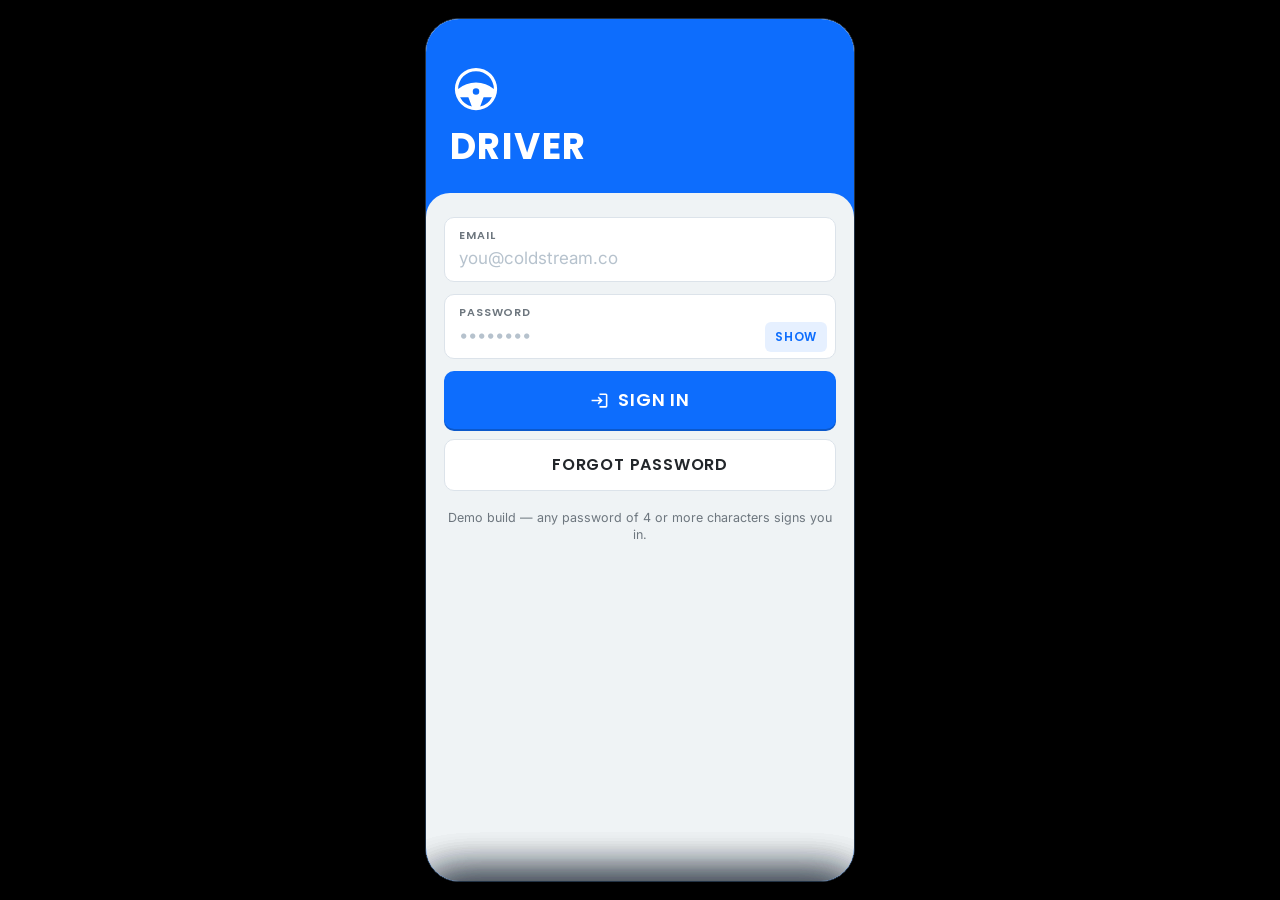
==== commit 1a205fbd: "Add files via upload" ====
--- a/driver-app.html
+++ b/driver-app.html
@@ -12,7 +12,7 @@
 <link rel="manifest" href="manifest.json">
 <link rel="preconnect" href="https://fonts.googleapis.com">
 <link rel="preconnect" href="https://fonts.gstatic.com" crossorigin>
-<link href="https://fonts.googleapis.com/css2?family=Barlow+Semi+Condensed:wght@500;600;700&family=Inter:wght@400;500;600;700&display=swap" rel="stylesheet">
+<link href="https://fonts.googleapis.com/css2?family=Poppins:wght@500;600;700&family=Inter:wght@400;500;600;700&display=swap" rel="stylesheet">
 <style>
   /* Boot guard: these rules only matter if app.css fails to load — e.g. when
      index.html is opened on its own, away from its sibling files. */
@@ -27,7 +27,7 @@
   html.nocss code { background: #EDF1F5; padding: .15em .4em; border-radius: 4px; }
 </style>
 <style>
-*,:after,:before{--tw-border-spacing-x:0;--tw-border-spacing-y:0;--tw-translate-x:0;--tw-translate-y:0;--tw-rotate:0;--tw-skew-x:0;--tw-skew-y:0;--tw-scale-x:1;--tw-scale-y:1;--tw-pan-x: ;--tw-pan-y: ;--tw-pinch-zoom: ;--tw-scroll-snap-strictness:proximity;--tw-gradient-from-position: ;--tw-gradient-via-position: ;--tw-gradient-to-position: ;--tw-ordinal: ;--tw-slashed-zero: ;--tw-numeric-figure: ;--tw-numeric-spacing: ;--tw-numeric-fraction: ;--tw-ring-inset: ;--tw-ring-offset-width:0px;--tw-ring-offset-color:#fff;--tw-ring-color:rgba(59,130,246,.5);--tw-ring-offset-shadow:0 0 #0000;--tw-ring-shadow:0 0 #0000;--tw-shadow:0 0 #0000;--tw-shadow-colored:0 0 #0000;--tw-blur: ;--tw-brightness: ;--tw-contrast: ;--tw-grayscale: ;--tw-hue-rotate: ;--tw-invert: ;--tw-saturate: ;--tw-sepia: ;--tw-drop-shadow: ;--tw-backdrop-blur: ;--tw-backdrop-brightness: ;--tw-backdrop-contrast: ;--tw-backdrop-grayscale: ;--tw-backdrop-hue-rotate: ;--tw-backdrop-invert: ;--tw-backdrop-opacity: ;--tw-backdrop-saturate: ;--tw-backdrop-sepia: ;--tw-contain-size: ;--tw-contain-layout: ;--tw-contain-paint: ;--tw-contain-style: }::backdrop{--tw-border-spacing-x:0;--tw-border-spacing-y:0;--tw-translate-x:0;--tw-translate-y:0;--tw-rotate:0;--tw-skew-x:0;--tw-skew-y:0;--tw-scale-x:1;--tw-scale-y:1;--tw-pan-x: ;--tw-pan-y: ;--tw-pinch-zoom: ;--tw-scroll-snap-strictness:proximity;--tw-gradient-from-position: ;--tw-gradient-via-position: ;--tw-gradient-to-position: ;--tw-ordinal: ;--tw-slashed-zero: ;--tw-numeric-figure: ;--tw-numeric-spacing: ;--tw-numeric-fraction: ;--tw-ring-inset: ;--tw-ring-offset-width:0px;--tw-ring-offset-color:#fff;--tw-ring-color:rgba(59,130,246,.5);--tw-ring-offset-shadow:0 0 #0000;--tw-ring-shadow:0 0 #0000;--tw-shadow:0 0 #0000;--tw-shadow-colored:0 0 #0000;--tw-blur: ;--tw-brightness: ;--tw-contrast: ;--tw-grayscale: ;--tw-hue-rotate: ;--tw-invert: ;--tw-saturate: ;--tw-sepia: ;--tw-drop-shadow: ;--tw-backdrop-blur: ;--tw-backdrop-brightness: ;--tw-backdrop-contrast: ;--tw-backdrop-grayscale: ;--tw-backdrop-hue-rotate: ;--tw-backdrop-invert: ;--tw-backdrop-opacity: ;--tw-backdrop-saturate: ;--tw-backdrop-sepia: ;--tw-contain-size: ;--tw-contain-layout: ;--tw-contain-paint: ;--tw-contain-style: }/*! tailwindcss v3.4.17 | MIT License | https://tailwindcss.com*/*,:after,:before{box-sizing:border-box;border:0 solid #e5e7eb}:after,:before{--tw-content:""}:host,html{line-height:1.5;-webkit-text-size-adjust:100%;-moz-tab-size:4;-o-tab-size:4;tab-size:4;font-family:Inter,ui-sans-serif,system-ui,-apple-system,Segoe UI,sans-serif;font-feature-settings:normal;font-variation-settings:normal;-webkit-tap-highlight-color:transparent}body{margin:0;line-height:inherit}hr{height:0;color:inherit;border-top-width:1px}abbr:where([title]){-webkit-text-decoration:underline dotted;text-decoration:underline dotted}h1,h2,h3,h4,h5,h6{font-size:inherit;font-weight:inherit}a{color:inherit;text-decoration:inherit}b,strong{font-weight:bolder}code,kbd,pre,samp{font-family:ui-monospace,SFMono-Regular,Menlo,Monaco,Consolas,Liberation Mono,Courier New,monospace;font-feature-settings:normal;font-variation-settings:normal;font-size:1em}small{font-size:80%}sub,sup{font-size:75%;line-height:0;position:relative;vertical-align:baseline}sub{bottom:-.25em}sup{top:-.5em}table{text-indent:0;border-color:inherit;border-collapse:collapse}button,input,optgroup,select,textarea{font-family:inherit;font-feature-settings:inherit;font-variation-settings:inherit;font-size:100%;font-weight:inherit;line-height:inherit;letter-spacing:inherit;color:inherit;margin:0;padding:0}button,select{text-transform:none}button,input:where([type=button]),input:where([type=reset]),input:where([type=submit]){-webkit-appearance:button;background-color:transparent;background-image:none}:-moz-focusring{outline:auto}:-moz-ui-invalid{box-shadow:none}progress{vertical-align:baseline}::-webkit-inner-spin-button,::-webkit-outer-spin-button{height:auto}[type=search]{-webkit-appearance:textfield;outline-offset:-2px}::-webkit-search-decoration{-webkit-appearance:none}::-webkit-file-upload-button{-webkit-appearance:button;font:inherit}summary{display:list-item}blockquote,dd,dl,figure,h1,h2,h3,h4,h5,h6,hr,p,pre{margin:0}fieldset{margin:0}fieldset,legend{padding:0}menu,ol,ul{list-style:none;margin:0;padding:0}dialog{padding:0}textarea{resize:vertical}input::-moz-placeholder,textarea::-moz-placeholder{opacity:1;color:#9ca3af}input::placeholder,textarea::placeholder{opacity:1;color:#9ca3af}[role=button],button{cursor:pointer}:disabled{cursor:default}audio,canvas,embed,iframe,img,object,svg,video{display:block;vertical-align:middle}img,video{max-width:100%;height:auto}[hidden]:where(:not([hidden=until-found])){display:none}:root{--background:207 24% 95%;--foreground:209 46% 10%;--card:0 0% 100%;--card-foreground:209 46% 10%;--popover:0 0% 100%;--popover-foreground:209 46% 10%;--primary:216 98% 52%;--primary-foreground:0 0% 100%;--primary-dark:216 90% 42%;--primary-tint:216 100% 95%;--secondary:207 24% 95%;--secondary-foreground:209 46% 10%;--muted:207 24% 95%;--muted-foreground:207 14% 60%;--accent:216 100% 95%;--accent-foreground:216 90% 42%;--destructive:0 65% 51%;--destructive-foreground:0 0% 100%;--destructive-tint:0 65% 95%;--success:123 46% 34%;--success-foreground:0 0% 100%;--success-tint:123 30% 93%;--warning:37 95% 56%;--warning-foreground:37 100% 12%;--warning-tint:37 90% 94%;--info:201 98% 41%;--info-foreground:0 0% 100%;--info-tint:201 80% 94%;--border:209 26% 89%;--input:209 26% 89%;--ring:216 98% 52%;--radius:0.875rem;--ink:209 46% 10%;--slate:209 16% 43%;--blue:#0d6efd;--blue-dk:#0a58ca;--blue-tint:#e7f0ff;--green:#2e7d32;--green-tint:#e9f3ea;--cyan:#0288d1;--cyan-tint:#e4f3fb;--red:#d32f2f;--red-tint:#fbeaea;--amber:#f9a825;--amber-tint:#fef5e2;--ink-hex:#0e1a26;--slate-hex:#5c6f80;--mute:#8a9aa8;--line:#dce4ec;--canvas:#edf1f5;--panel:#fff;--r-sm:10px;--r-md:14px;--r-lg:18px;--r-xl:24px;--tap:52px;--sh-1:0 1px 2px rgba(14,26,38,.06),0 1px 1px rgba(14,26,38,.04);--sh-2:0 4px 16px rgba(14,26,38,.1);--display:"Barlow Semi Condensed",ui-sans-serif,system-ui,sans-serif;--safe-t:env(safe-area-inset-top,0px);--safe-b:env(safe-area-inset-bottom,0px)}*{border-color:hsl(var(--border))}body,html{height:100%}body{margin:0;background-color:hsl(var(--ink));font-family:Inter,ui-sans-serif,system-ui,-apple-system,Segoe UI,sans-serif;color:hsl(var(--foreground));-webkit-font-smoothing:antialiased;-moz-osx-font-smoothing:grayscale;-webkit-tap-highlight-color:transparent;overscroll-behavior-y:none}button,input,select,textarea{font:inherit;color:inherit}[hidden]{display:none!important}button{cursor:pointer;border-width:0;background-color:transparent;padding:0}:focus-visible{border-radius:calc(var(--radius) - 8px);outline:2px solid transparent;outline-offset:2px;--tw-ring-offset-shadow:var(--tw-ring-inset) 0 0 0 var(--tw-ring-offset-width) var(--tw-ring-offset-color);--tw-ring-shadow:var(--tw-ring-inset) 0 0 0 calc(2px + var(--tw-ring-offset-width)) var(--tw-ring-color);box-shadow:var(--tw-ring-offset-shadow),var(--tw-ring-shadow),var(--tw-shadow,0 0 #0000);--tw-ring-color:hsl(var(--ring));--tw-ring-offset-width:2px}h1,h2,h3{margin:0;font-weight:700;letter-spacing:-.025em}#app{position:relative;margin-left:auto;margin-right:auto;display:flex;width:100%;flex-direction:column;overflow:hidden;background-color:hsl(var(--background));max-width:430px;min-width:320px;height:100dvh}@media (min-width:520px){body{display:flex;align-items:center;justify-content:center;padding:1.25rem}#app{height:min(920px,96dvh);border-radius:34px;border-width:1px;border-color:#223244;box-shadow:0 30px 90px rgba(0,0,0,.55)}}.screen{display:none;min-height:0;flex:1 1 0%;flex-direction:column}.screen.on{display:flex}.scroll{min-height:0;flex:1 1 0%;overflow-y:auto;-webkit-overflow-scrolling:touch;overscroll-behavior:contain}.pad{padding:1rem 1rem 1.75rem}.navslot{flex:none}.routepane{overflow:hidden;padding-left:.875rem;padding-right:.875rem;padding-top:.625rem}.routepane,.routepane>#next-wrap{display:flex;min-height:0;flex:1 1 0%;flex-direction:column}.routepane .upnext{min-height:0;flex:1 1 0%;overflow-y:auto;overscroll-behavior:contain}.routepane .sect{margin-top:.75rem;margin-bottom:.375rem}.route-bar{flex:none;border-top-width:1px;border-color:hsl(var(--border));background-color:hsl(var(--card));padding:.5rem .75rem;box-shadow:0 -4px 16px rgba(14,26,38,.08)}.rbtn,.route-bar{display:flex;gap:.5rem}.rbtn{min-height:48px;flex:1 1 0%;align-items:center;justify-content:center;border-radius:calc(var(--radius) - 4px);border-width:1.5px;border-color:hsl(var(--border));background-color:hsl(var(--background));font-family:Barlow Semi Condensed,ui-sans-serif,system-ui,sans-serif;font-size:13.5px;font-weight:600;text-transform:uppercase;color:hsl(var(--slate))}.rbtn:active{--tw-scale-x:.97;--tw-scale-y:.97;transform:translate(var(--tw-translate-x),var(--tw-translate-y)) rotate(var(--tw-rotate)) skewX(var(--tw-skew-x)) skewY(var(--tw-skew-y)) scaleX(var(--tw-scale-x)) scaleY(var(--tw-scale-y))}.rbtn{letter-spacing:.06em}.rbtn.pause{background-color:hsl(var(--warning-tint));--tw-text-opacity:1;color:rgb(138 92 0/var(--tw-text-opacity,1));border-color:#ebc26a}.rbtn svg{height:18px;width:18px;fill:currentColor}.rbtn.danger{border-color:hsl(var(--destructive));background-color:hsl(var(--destructive));color:hsl(var(--destructive-foreground))}.rbtn.go{border-color:hsl(var(--success));background-color:hsl(var(--success));color:hsl(var(--success-foreground))}.rbtn .n{margin-left:.25rem;display:grid;height:18px;min-width:18px;place-items:center;border-radius:9999px;background-color:hsl(var(--destructive));padding-left:.25rem;padding-right:.25rem;font-size:11px;font-weight:700;--tw-text-opacity:1;color:rgb(255 255 255/var(--tw-text-opacity,1))}.eyebrow,.rbtn .n{font-family:Barlow Semi Condensed,ui-sans-serif,system-ui,sans-serif}.eyebrow{font-size:.75rem;line-height:1rem;font-weight:600;text-transform:uppercase;color:hsl(var(--muted-foreground));letter-spacing:.14em}.num{font-family:Barlow Semi Condensed,ui-sans-serif,system-ui,sans-serif;font-weight:700;--tw-numeric-spacing:tabular-nums;font-variant-numeric:var(--tw-ordinal) var(--tw-slashed-zero) var(--tw-numeric-figure) var(--tw-numeric-spacing) var(--tw-numeric-fraction)}.topbar{z-index:5;flex:none;background-color:hsl(var(--primary));padding-left:.875rem;padding-right:.875rem;color:hsl(var(--primary-foreground));--tw-shadow:0 4px 16px rgba(14,26,38,.1);--tw-shadow-colored:0 4px 16px var(--tw-shadow-color);box-shadow:var(--tw-ring-offset-shadow,0 0 #0000),var(--tw-ring-shadow,0 0 #0000),var(--tw-shadow);padding-top:calc(var(--safe-t) + 10px)}.topbar.plain{padding-bottom:.875rem}.tb-row{display:flex;min-height:44px;align-items:center;gap:.75rem}.tb-title{font-family:Barlow Semi Condensed,ui-sans-serif,system-ui,sans-serif;font-size:21px;font-weight:600;line-height:1.25}.tb-sub{margin-top:1px;font-size:11.5px;color:#bbd9f5}.tb-btn{display:grid;height:2.75rem;width:2.75rem;flex:none;place-items:center;border-radius:calc(var(--radius) - 4px);background-color:hsla(0,0%,100%,.14);--tw-text-opacity:1;color:rgb(255 255 255/var(--tw-text-opacity,1))}.tb-btn:active{background-color:hsla(0,0%,100%,.28)}.tb-btn.on{background-color:hsl(var(--warning));color:hsl(var(--warning-foreground))}.tb-btn svg{height:1.25rem;width:1.25rem;fill:currentColor}.gauge{padding-top:.375rem;padding-bottom:.625rem}.gauge-head{margin-bottom:.375rem;display:flex;align-items:baseline;gap:.375rem}.gauge-sep{font-size:11px;--tw-text-opacity:1;color:rgb(168 205 240/var(--tw-text-opacity,1))}.gauge-head .gauge-read{margin-left:auto}.gauge-label b{--tw-text-opacity:1;color:rgb(255 255 255/var(--tw-text-opacity,1))}.gauge-label{font-size:11px;font-weight:600;text-transform:uppercase;letter-spacing:.16em;color:#a8cdf0}.gauge-label,.gauge-read{font-family:Barlow Semi Condensed,ui-sans-serif,system-ui,sans-serif}.gauge-read{font-size:15px;font-weight:700;--tw-numeric-spacing:tabular-nums;font-variant-numeric:var(--tw-ordinal) var(--tw-slashed-zero) var(--tw-numeric-figure) var(--tw-numeric-spacing) var(--tw-numeric-fraction);--tw-text-opacity:1;color:rgb(255 255 255/var(--tw-text-opacity,1))}.gauge-read small{font-size:11px;font-weight:600;color:#a8cdf0;letter-spacing:.06em}.ticks{display:flex;height:7px;align-items:stretch;gap:.125rem}.tick{flex:1 1 0%;border-radius:calc(var(--radius) - 8px);background-color:hsla(0,0%,100%,.16);transition-property:color,background-color,border-color,text-decoration-color,fill,stroke;transition-timing-function:cubic-bezier(.4,0,.2,1);transition-duration:.5s}.tick.full{--tw-bg-opacity:1;background-color:rgb(255 255 255/var(--tw-bg-opacity,1))}.tick.spent{background-color:hsla(0,0%,100%,.34)}.gauge-foot{margin-top:7px;display:flex;justify-content:space-between;font-size:11.5px;color:#bbd9f5}.gauge-foot b{font-family:Barlow Semi Condensed,ui-sans-serif,system-ui,sans-serif;font-size:13px;--tw-text-opacity:1;color:rgb(255 255 255/var(--tw-text-opacity,1))}.banner{margin-bottom:.75rem;display:flex;align-items:flex-start;gap:.625rem;border-radius:calc(var(--radius) - 4px);padding:11px .75rem;font-size:13.5px;line-height:1.375}.banner.paused{border-width:1.5px;background-color:hsl(var(--warning-tint));color:rgb(107 75 0/var(--tw-text-opacity,1));border-color:#ebc26a}.banner.alert,.banner.paused{--tw-text-opacity:1}.banner.alert{border-width:1.5px;background-color:hsl(var(--info-tint));color:rgb(11 74 102/var(--tw-text-opacity,1));border-color:#9bd3ef}.banner b{margin-bottom:1px;display:block;font-size:13px}.banner .x{margin-left:auto;padding-left:.125rem;padding-right:.125rem;font-size:1.25rem;line-height:1.75rem;line-height:1;opacity:.5}.btn{display:flex;width:100%;align-items:center;justify-content:center;gap:9px;border-radius:calc(var(--radius) - 4px);font-family:Barlow Semi Condensed,ui-sans-serif,system-ui,sans-serif;font-size:17px;font-weight:600;text-transform:uppercase;transition-property:transform;transition-timing-function:cubic-bezier(.4,0,.2,1);transition-duration:.15s}.btn:active{--tw-scale-x:.985;--tw-scale-y:.985;transform:translate(var(--tw-translate-x),var(--tw-translate-y)) rotate(var(--tw-rotate)) skewX(var(--tw-skew-x)) skewY(var(--tw-skew-y)) scaleX(var(--tw-scale-x)) scaleY(var(--tw-scale-y));--tw-brightness:brightness(.95);filter:var(--tw-blur) var(--tw-brightness) var(--tw-contrast) var(--tw-grayscale) var(--tw-hue-rotate) var(--tw-invert) var(--tw-saturate) var(--tw-sepia) var(--tw-drop-shadow)}.btn:disabled{pointer-events:none;opacity:.4;--tw-shadow:0 0 #0000;--tw-shadow-colored:0 0 #0000;box-shadow:var(--tw-ring-offset-shadow,0 0 #0000),var(--tw-ring-shadow,0 0 #0000),var(--tw-shadow)}.btn{min-height:var(--tap);letter-spacing:.08em}.btn svg{height:19px;width:19px;fill:currentColor}.btn-primary{background-color:hsl(var(--primary));color:hsl(var(--primary-foreground));box-shadow:0 2px 0 hsl(var(--primary-dark))}.btn-danger{background-color:hsl(var(--destructive));color:hsl(var(--destructive-foreground));box-shadow:0 2px 0 #9e2020}.btn-cyan{background-color:hsl(var(--info));color:hsl(var(--info-foreground));box-shadow:0 2px 0 #01669b}.btn-green{background-color:hsl(var(--success));color:hsl(var(--success-foreground));box-shadow:0 2px 0 #1f5b23}.btn-amber{background-color:hsl(var(--warning));color:hsl(var(--warning-foreground));box-shadow:0 2px 0 #c98b00}.btn-ghost{border-width:1.5px;border-color:hsl(var(--border));background-color:hsl(var(--card));color:hsl(var(--foreground));--tw-shadow:0 0 #0000;--tw-shadow-colored:0 0 #0000;box-shadow:var(--tw-ring-offset-shadow,0 0 #0000),var(--tw-ring-shadow,0 0 #0000),var(--tw-shadow)}.btn-xl{font-size:1.125rem;line-height:1.75rem;min-height:58px}.btn-row{display:flex;gap:.625rem}.btn-row .btn{flex:1 1 0%}.card{overflow:hidden;border-radius:var(--radius);border-width:1px;border-color:hsl(var(--border));background-color:hsl(var(--card));--tw-shadow:0 1px 2px rgba(14,26,38,.06),0 1px 1px rgba(14,26,38,.04);--tw-shadow-colored:0 1px 2px var(--tw-shadow-color),0 1px 1px var(--tw-shadow-color);box-shadow:var(--tw-ring-offset-shadow,0 0 #0000),var(--tw-ring-shadow,0 0 #0000),var(--tw-shadow);--tw-shadow-color:hsl(var(--card));--tw-shadow:var(--tw-shadow-colored)}.card+.card{margin-top:.75rem}.sect{margin-top:22px;margin-bottom:.625rem;display:flex;align-items:center;gap:9px}.sect:first-child{margin-top:.25rem}.sect .eyebrow{white-space:nowrap}.sect hr{margin:0;flex:1 1 0%;border-width:1px 0 0;border-color:hsl(var(--border))}.pill{display:inline-flex;align-items:center;gap:5px;border-radius:9999px;padding:.25rem .625rem;font-family:Barlow Semi Condensed,ui-sans-serif,system-ui,sans-serif;font-size:11.5px;font-weight:600;text-transform:uppercase;letter-spacing:.1em}.pill-green{background-color:hsl(var(--success-tint));color:hsl(var(--success))}.pill-cyan{background-color:hsl(var(--info-tint));--tw-text-opacity:1;color:rgb(1 101 154/var(--tw-text-opacity,1))}.pill-blue{background-color:hsl(var(--primary-tint));color:hsl(var(--primary-dark))}.pill-red{background-color:hsl(var(--destructive-tint));color:hsl(var(--destructive))}.pill-amber{background-color:hsl(var(--warning-tint));--tw-text-opacity:1;color:rgb(138 92 0/var(--tw-text-opacity,1))}.pill-grey{background-color:hsl(var(--secondary));color:hsl(var(--slate))}.dot{height:.375rem;width:.375rem;border-radius:9999px;background-color:currentColor}.field{position:relative;margin-bottom:.75rem;display:block;width:100%;border-radius:calc(var(--radius) - 4px);border-width:1.5px;border-color:hsl(var(--input));background-color:hsl(var(--card));padding:9px .875rem .625rem;transition-property:border-color,box-shadow;transition-timing-function:cubic-bezier(.4,0,.2,1);transition-duration:.15s}.field:focus-within{border-color:hsl(var(--primary));box-shadow:0 0 0 3px hsl(var(--primary)/.14)}.field>span{margin-bottom:.125rem;display:block;font-family:Barlow Semi Condensed,ui-sans-serif,system-ui,sans-serif;font-size:11px;font-weight:600;text-transform:uppercase;color:hsl(var(--slate));letter-spacing:.13em}.field:focus-within>span{color:hsl(var(--primary))}.field input,.field select,.field textarea{width:100%;border-width:0;background-color:transparent;padding:0;font-size:17px;font-weight:500;outline:2px solid transparent;outline-offset:2px}.field input[type=number]::-webkit-inner-spin-button,.field input[type=number]::-webkit-outer-spin-button{-webkit-appearance:none;margin:0}.field input[type=number]{-moz-appearance:textfield;-webkit-appearance:textfield;appearance:textfield}.field input::-moz-placeholder,.field textarea::-moz-placeholder{font-weight:400;--tw-text-opacity:1;color:rgb(182 194 205/var(--tw-text-opacity,1))}.field input::placeholder,.field textarea::placeholder{font-weight:400;--tw-text-opacity:1;color:rgb(182 194 205/var(--tw-text-opacity,1))}.field textarea{resize:none;font-size:15.5px;line-height:1.5}.field select{-webkit-appearance:none;-moz-appearance:none;appearance:none;font-family:Barlow Semi Condensed,ui-sans-serif,system-ui,sans-serif;font-size:19px;font-weight:600}.field.sel:after{content:"";pointer-events:none;position:absolute;right:1rem;top:50%;height:.625rem;width:.625rem;border-right:2.5px solid hsl(var(--slate));border-bottom:2.5px solid hsl(var(--slate));transform:translateY(-70%) rotate(45deg)}.field .unit{position:absolute;right:.875rem;bottom:11px;font-size:.875rem;line-height:1.25rem;letter-spacing:.06em}.field .pre,.field .unit{font-family:Barlow Semi Condensed,ui-sans-serif,system-ui,sans-serif;font-weight:600;color:hsl(var(--muted-foreground))}.field .pre{margin-right:.125rem;font-size:17px}.field .inline{display:flex;align-items:center}.field.big input{font-family:Barlow Semi Condensed,ui-sans-serif,system-ui,sans-serif;font-size:1.875rem;line-height:2.25rem;font-weight:700}.field.locked{border-style:dashed;--tw-bg-opacity:1;background-color:rgb(244 247 249/var(--tw-bg-opacity,1))}.field.err{border-color:hsl(var(--destructive))}.field.err>span{color:hsl(var(--destructive))}.field .rev{position:absolute;right:.5rem;bottom:.375rem;border-radius:calc(var(--radius) - 8px);background-color:hsl(var(--primary-tint));padding:7px .625rem;font-family:Barlow Semi Condensed,ui-sans-serif,system-ui,sans-serif;font-size:.75rem;line-height:1rem;font-weight:600;text-transform:uppercase;color:hsl(var(--primary));letter-spacing:.1em}.field-2{display:flex;gap:.625rem}.field-2 .field{flex:1 1 0%}.hint{font-size:12.5px;line-height:1.375;color:hsl(var(--slate));margin:-6px 2px 14px}.hint.warn{font-weight:500;--tw-text-opacity:1;color:rgb(138 92 0/var(--tw-text-opacity,1))}.errmsg{gap:.5rem;border-radius:calc(var(--radius) - 4px);background-color:hsl(var(--destructive-tint));padding:11px .75rem;font-size:13.5px;line-height:1.375;color:hsl(var(--destructive));margin:-4px 0 14px}.check,.errmsg{display:flex;align-items:center}.check{gap:.75rem;border-bottom-width:1px;border-color:hsl(var(--border));padding-left:.875rem;padding-right:.875rem;min-height:var(--tap)}.check:last-child{border-bottom-width:0}.check.bare{min-height:44px;border-width:0;background-color:transparent;padding:0;margin:2px 2px 16px}.check input{pointer-events:none;position:absolute;opacity:0}.check .box{display:grid;height:26px;width:26px;flex:none;place-items:center;border-radius:calc(var(--radius) - 8px);border-width:2px;--tw-border-opacity:1;border-color:rgb(194 205 216/var(--tw-border-opacity,1))}.check .box,.check .box svg{transition-property:all;transition-timing-function:cubic-bezier(.4,0,.2,1);transition-duration:.15s}.check .box svg{height:15px;width:15px;--tw-scale-x:.5;--tw-scale-y:.5;transform:translate(var(--tw-translate-x),var(--tw-translate-y)) rotate(var(--tw-rotate)) skewX(var(--tw-skew-x)) skewY(var(--tw-skew-y)) scaleX(var(--tw-scale-x)) scaleY(var(--tw-scale-y));fill:#fff;opacity:0}.check input:checked~.box{border-color:hsl(var(--success));background-color:hsl(var(--success))}.check input:checked~.box svg{--tw-scale-x:1;--tw-scale-y:1;transform:translate(var(--tw-translate-x),var(--tw-translate-y)) rotate(var(--tw-rotate)) skewX(var(--tw-skew-x)) skewY(var(--tw-skew-y)) scaleX(var(--tw-scale-x)) scaleY(var(--tw-scale-y));opacity:1}.check span{font-size:15px;font-weight:500}.sw{position:relative;height:1.75rem;width:3rem;flex:none;background-color:rgb(201 212 222/var(--tw-bg-opacity,1));transition-property:color,background-color,border-color,text-decoration-color,fill,stroke;transition-timing-function:cubic-bezier(.4,0,.2,1);transition-duration:.15s}.sw,.sw i{border-radius:9999px;--tw-bg-opacity:1}.sw i{position:absolute;top:3px;left:3px;height:22px;width:22px;background-color:rgb(255 255 255/var(--tw-bg-opacity,1));transition-property:all;transition-timing-function:cubic-bezier(.4,0,.2,1);transition-duration:.15s;box-shadow:0 1px 3px rgba(14,26,38,.32)}.sw.on{background-color:hsl(var(--success))}.sw.on i{left:23px}.route-item{display:block;width:100%;border-bottom-width:1px;border-color:hsl(var(--border));padding:15px 1rem;text-align:left}.route-item:active{background-color:hsl(var(--primary-tint))}.route-item:last-child{border-bottom-width:0}.route-top{margin-bottom:5px;display:flex;align-items:center;gap:.625rem}.route-code{font-family:Barlow Semi Condensed,ui-sans-serif,system-ui,sans-serif;font-size:1.125rem;line-height:1.75rem;font-weight:700}.route-name{margin-bottom:9px;font-size:.875rem;line-height:1.25rem;color:hsl(var(--slate))}.route-meta{display:flex;flex-wrap:wrap;align-items:center;gap:.875rem;font-size:12.5px;color:hsl(var(--slate))}.route-meta b{font-family:Barlow Semi Condensed,ui-sans-serif,system-ui,sans-serif;font-size:.875rem;line-height:1.25rem;color:hsl(var(--foreground))}.mini-bar{margin-top:11px;height:5px;overflow:hidden;background-color:hsl(var(--background))}.mini-bar,.mini-bar i{border-radius:calc(var(--radius) - 8px)}.mini-bar i{display:block;height:100%;background-color:hsl(var(--info));transition-property:width;transition-timing-function:cubic-bezier(.4,0,.2,1);transition-duration:.5s}.mini-bar.done i{background-color:hsl(var(--success))}.donestrip{margin-bottom:.5rem;display:flex;width:100%;align-items:center;gap:.625rem;border-radius:calc(var(--radius) - 4px);border-width:1px;background-color:hsl(var(--success-tint));padding:.375rem .75rem;text-align:left;border-color:#c3e0c6}.donestrip,.donestrip .ic{flex:none}.donestrip .ic{display:grid;height:26px;width:26px;place-items:center;border-radius:9999px;background-color:hsl(var(--success))}.donestrip .ic svg{height:.875rem;width:.875rem;fill:#fff}.donestrip .tx{min-width:0;flex:1 1 0%}.donestrip b{display:block;font-size:14.5px;--tw-text-opacity:1;color:rgb(30 90 34/var(--tw-text-opacity,1))}.donestrip small{font-size:12.5px;--tw-text-opacity:1;color:rgb(62 115 66/var(--tw-text-opacity,1))}.donestrip .chev{height:.5rem;width:.5rem;flex:none;transition-property:transform;transition-timing-function:cubic-bezier(.4,0,.2,1);transition-duration:.15s;border-right:2.5px solid #6ba06f;border-bottom:2.5px solid #6ba06f;transform:rotate(45deg);margin-top:-3px}.donestrip.open .chev{transform:rotate(-135deg);margin-top:3px}.donelist{margin-bottom:.5rem;max-height:132px;flex:none;overflow:hidden;overflow-y:auto;border-radius:calc(var(--radius) - 4px);border-width:1px;border-color:hsl(var(--border));background-color:hsl(var(--card));margin-top:-4px}.drow{display:flex;align-items:center;gap:.625rem;border-bottom-width:1px;border-color:hsl(var(--border));padding:.625rem .75rem}.drow:last-child{border-bottom-width:0}.drow .n{display:grid;height:22px;width:22px;flex:none;place-items:center;border-radius:9999px;background-color:hsl(var(--success));font-family:Barlow Semi Condensed,ui-sans-serif,system-ui,sans-serif;font-size:.75rem;line-height:1rem;font-weight:700;--tw-text-opacity:1;color:rgb(255 255 255/var(--tw-text-opacity,1))}.drow .n.sk{background-color:hsl(var(--warning));color:hsl(var(--warning-foreground))}.drow .nm{min-width:0;flex:1 1 0%;overflow:hidden;text-overflow:ellipsis;white-space:nowrap;font-size:.875rem;line-height:1.25rem;font-weight:600}.drow .\!v,.drow .v{white-space:nowrap;font-family:Barlow Semi Condensed,ui-sans-serif,system-ui,sans-serif;font-size:.875rem;line-height:1.25rem;font-weight:700}.drow .\!v.g,.drow .v.g{color:hsl(var(--success))}.drow .t{width:54px;text-align:right;font-family:Barlow Semi Condensed,ui-sans-serif,system-ui,sans-serif;font-size:11.5px;color:hsl(var(--muted-foreground));letter-spacing:.05em}.drow .t,.now{flex:none}.now{margin-bottom:.625rem;border-radius:var(--radius);border-width:2px;border-color:hsl(var(--info));background-color:hsl(var(--card));padding:.75rem;box-shadow:0 6px 18px hsl(var(--info)/.16)}.now-head{margin-bottom:.375rem;display:flex;align-items:center;gap:.5rem}.now-head .eta{margin-left:auto}.now h2{font-size:1.25rem;line-height:1.75rem;line-height:1.25;letter-spacing:-.025em}.now .addr{margin-top:5px;margin-bottom:0;font-size:15px;line-height:1.375;--tw-text-opacity:1;color:rgb(61 78 92/var(--tw-text-opacity,1))}.now-facts{margin-top:.5rem;display:flex;border-top-width:1px;border-bottom-width:1px;border-color:hsl(var(--border))}.now-facts div{flex:1 1 0%;border-right-width:1px;border-color:hsl(var(--border));padding:.375rem .25rem;text-align:center}.now-facts div:last-child{border-right-width:0}.now-facts .k{font-family:Barlow Semi Condensed,ui-sans-serif,system-ui,sans-serif;font-size:9px;font-weight:600;text-transform:uppercase;color:hsl(var(--muted-foreground));letter-spacing:.1em}.now-facts .\!v,.now-facts .v{font-family:Barlow Semi Condensed,ui-sans-serif,system-ui,sans-serif;font-size:15px;font-weight:700;--tw-numeric-spacing:tabular-nums;font-variant-numeric:var(--tw-ordinal) var(--tw-slashed-zero) var(--tw-numeric-figure) var(--tw-numeric-spacing) var(--tw-numeric-fraction);line-height:1.25}.now .stop-note{margin-top:.5rem;padding:.375rem .5rem;font-size:.75rem;line-height:1rem}.now .btn-row{margin-top:.625rem}.btn-stack{display:flex;flex-direction:column;gap:.5rem}.now .btn-stack{margin-top:.625rem}.now .btn{font-size:15px;min-height:48px}.stop-note{border-radius:calc(var(--radius) - 8px);background-color:hsl(var(--background));padding:.5rem .625rem;line-height:1.375}.eta,.stop-note{font-size:13px;color:hsl(var(--slate))}.eta{white-space:nowrap;font-family:Barlow Semi Condensed,ui-sans-serif,system-ui,sans-serif;font-weight:600;letter-spacing:.04em}.upnext{overflow:hidden;border-radius:var(--radius);border-width:1px;border-color:hsl(var(--border));background-color:hsl(var(--card));--tw-shadow:0 1px 2px rgba(14,26,38,.06),0 1px 1px rgba(14,26,38,.04);--tw-shadow-colored:0 1px 2px var(--tw-shadow-color),0 1px 1px var(--tw-shadow-color);box-shadow:var(--tw-ring-offset-shadow,0 0 #0000),var(--tw-ring-shadow,0 0 #0000),var(--tw-shadow);--tw-shadow-color:hsl(var(--card));--tw-shadow:var(--tw-shadow-colored)}.unrow{display:flex;min-height:48px;align-items:center;gap:.625rem;border-bottom-width:1px;border-color:hsl(var(--border));padding:.5rem .75rem}.unrow:last-child{border-bottom-width:0}.unrow .n{display:grid;height:1.5rem;width:1.5rem;flex:none;place-items:center;border-radius:9999px;background-color:hsl(var(--background));font-family:Barlow Semi Condensed,ui-sans-serif,system-ui,sans-serif;font-size:.75rem;line-height:1rem;font-weight:700;color:hsl(var(--slate))}.unrow .tx{min-width:0;flex:1 1 0%}.unrow b{display:block;overflow:hidden;text-overflow:ellipsis;white-space:nowrap;font-size:.875rem;line-height:1.25rem;line-height:1.25}.unrow small{font-size:11.5px;color:hsl(var(--slate))}.unrow .\!v,.unrow .v{white-space:nowrap;font-family:Barlow Semi Condensed,ui-sans-serif,system-ui,sans-serif;font-size:.875rem;line-height:1.25rem;font-weight:700;color:hsl(var(--slate))}.unrow .\!v.g,.unrow .v.g{color:hsl(var(--success))}.unrow .n.done{background-color:hsl(var(--success))}.unrow .n.current,.unrow .n.done{--tw-text-opacity:1;color:rgb(255 255 255/var(--tw-text-opacity,1))}.unrow .n.current{background-color:hsl(var(--info))}.unrow .n.skipped{background-color:hsl(var(--warning));color:hsl(var(--warning-foreground))}.unrow.is-done b{color:hsl(var(--slate))}.pausecard{margin-bottom:.875rem;border-radius:calc(var(--radius) + 6px);border-width:2px;background-color:hsl(var(--warning-tint));padding:18px;text-align:center;border-color:#ebc26a}.pausecard .k{font-family:Barlow Semi Condensed,ui-sans-serif,system-ui,sans-serif;font-size:11.5px;font-weight:600;text-transform:uppercase;--tw-text-opacity:1;color:rgb(138 92 0/var(--tw-text-opacity,1));letter-spacing:.16em}.pausecard .\!v,.pausecard .v{font-family:Barlow Semi Condensed,ui-sans-serif,system-ui,sans-serif;font-size:46px;font-weight:700;--tw-numeric-spacing:tabular-nums;font-variant-numeric:var(--tw-ordinal) var(--tw-slashed-zero) var(--tw-numeric-figure) var(--tw-numeric-spacing) var(--tw-numeric-fraction);line-height:1;--tw-text-opacity:1;color:rgb(107 75 0/var(--tw-text-opacity,1))}.pausecard .v{margin:8px 0 4px}.pausecard .\!v{margin:8px 0 4px!important}.pausecard p{margin:0 0 15px;font-size:13.5px;line-height:1.375;--tw-text-opacity:1;color:rgb(122 86 0/var(--tw-text-opacity,1))}.drive{display:flex;min-height:0;flex:1 1 0%;flex-direction:column;--tw-bg-opacity:1;background-color:rgb(220 230 236/var(--tw-bg-opacity,1))}.drive-status{display:flex;flex:none;align-items:stretch;gap:11px;background-color:hsl(var(--ink));padding:.5rem .75rem;--tw-text-opacity:1;color:rgb(255 255 255/var(--tw-text-opacity,1))}.dstat{display:flex;min-width:0;flex-direction:column;justify-content:center}.dstat .k{font-family:Barlow Semi Condensed,ui-sans-serif,system-ui,sans-serif;font-size:9.5px;font-weight:600;text-transform:uppercase;line-height:1;--tw-text-opacity:1;color:rgb(126 147 165/var(--tw-text-opacity,1));letter-spacing:.14em}.dstat .\!v,.dstat .v{margin-top:3px;white-space:nowrap;font-family:Barlow Semi Condensed,ui-sans-serif,system-ui,sans-serif;font-size:15px;font-weight:700;--tw-numeric-spacing:tabular-nums;font-variant-numeric:var(--tw-ordinal) var(--tw-slashed-zero) var(--tw-numeric-figure) var(--tw-numeric-spacing) var(--tw-numeric-fraction)}.dsbar{margin-top:5px;display:block;height:.375rem;overflow:hidden;border-radius:calc(var(--radius) - 8px);background-color:hsla(0,0%,100%,.17)}.dsbar i{display:block;height:100%;--tw-bg-opacity:1;background-color:rgb(255 255 255/var(--tw-bg-opacity,1));transition-property:width;transition-timing-function:cubic-bezier(.4,0,.2,1);transition-duration:.5s}.dsbar i.low{background-color:hsl(var(--warning))}.dsep{width:1px;flex:none;background-color:hsla(0,0%,100%,.14)}.drive-map{position:relative;flex:1 1 0%;overflow:hidden;--tw-bg-opacity:1;background-color:rgb(227 235 240/var(--tw-bg-opacity,1));min-height:120px}.drive-map svg{position:absolute;inset:0;height:100%;width:100%}.navcard{position:absolute;left:.625rem;right:.625rem;top:.625rem;display:flex;align-items:center;gap:.75rem;border-radius:var(--radius);background-color:hsla(0,0%,100%,.96);padding:11px .75rem;--tw-shadow:0 4px 16px rgba(14,26,38,.1);--tw-shadow-colored:0 4px 16px var(--tw-shadow-color);box-shadow:var(--tw-ring-offset-shadow,0 0 #0000),var(--tw-ring-shadow,0 0 #0000),var(--tw-shadow)}.navcard .turn{display:grid;height:46px;width:46px;flex:none;place-items:center;border-radius:calc(var(--radius) - 4px);background-color:hsl(var(--info))}.navcard .turn svg{height:1.5rem;width:1.5rem;fill:#fff}.navcard .tx{min-width:0;flex:1 1 0%}.navcard .k{font-family:Barlow Semi Condensed,ui-sans-serif,system-ui,sans-serif;font-size:10px;font-weight:600;text-transform:uppercase;line-height:1;color:hsl(var(--muted-foreground));letter-spacing:.14em}.navcard b{margin-top:3px;font-size:1rem;line-height:1.5rem;letter-spacing:-.015em}.navcard b,.navcard small{display:block;overflow:hidden;text-overflow:ellipsis;white-space:nowrap}.navcard small{font-size:12.5px;color:hsl(var(--slate))}.navcard .dist{flex:none;text-align:right}.navcard .dist .\!v,.navcard .dist .v{font-family:Barlow Semi Condensed,ui-sans-serif,system-ui,sans-serif;font-size:21px;font-weight:700;--tw-numeric-spacing:tabular-nums;font-variant-numeric:var(--tw-ordinal) var(--tw-slashed-zero) var(--tw-numeric-figure) var(--tw-numeric-spacing) var(--tw-numeric-fraction);line-height:1}.navcard .dist .\!u,.navcard .dist .u{margin-top:3px;display:block;font-family:Barlow Semi Condensed,ui-sans-serif,system-ui,sans-serif;font-size:10.5px;font-weight:600;text-transform:uppercase;color:hsl(var(--muted-foreground))}.navcard .dist .u{letter-spacing:.1em}.navcard .dist .\!u{letter-spacing:.1em!important}.maptools{position:absolute;right:.625rem;bottom:.625rem;display:flex;flex-direction:column;gap:.5rem}.mtool{display:grid;height:46px;width:46px;place-items:center;border-radius:calc(var(--radius) - 4px);background-color:hsla(0,0%,100%,.95);color:hsl(var(--slate));--tw-shadow:0 4px 16px rgba(14,26,38,.1);--tw-shadow-colored:0 4px 16px var(--tw-shadow-color);box-shadow:var(--tw-ring-offset-shadow,0 0 #0000),var(--tw-ring-shadow,0 0 #0000),var(--tw-shadow)}.mtool svg{height:21px;width:21px;fill:currentColor}.mtool.on{background-color:hsl(var(--primary));color:hsl(var(--primary-foreground))}.mapchip{position:absolute;left:.625rem;bottom:.625rem;display:flex;align-items:center;gap:7px;padding:7px .75rem;font-family:Barlow Semi Condensed,ui-sans-serif,system-ui,sans-serif;font-size:11px;font-weight:600;text-transform:uppercase;--tw-text-opacity:1;color:rgb(255 255 255/var(--tw-text-opacity,1));background:rgba(14,26,38,.82);letter-spacing:.11em}.mapchip,.mapchip i{border-radius:9999px}.mapchip i{height:7px;width:7px;flex:none;--tw-bg-opacity:1;background-color:rgb(111 208 122/var(--tw-bg-opacity,1))}.mapchip.sim i{background-color:hsl(var(--warning))}.reopt{pointer-events:none;position:absolute;left:.625rem;right:.625rem;display:flex;align-items:center;gap:11px;border-radius:var(--radius);background-color:hsl(var(--info));padding:.75rem;color:hsl(var(--info-foreground));opacity:0;--tw-shadow:0 4px 16px rgba(14,26,38,.1);--tw-shadow-colored:0 4px 16px var(--tw-shadow-color);box-shadow:var(--tw-ring-offset-shadow,0 0 #0000),var(--tw-ring-shadow,0 0 #0000),var(--tw-shadow);transition-property:all;transition-timing-function:cubic-bezier(.4,0,.2,1);transition-duration:.15s;top:76px;transform:translateY(-12px)}.reopt.on{pointer-events:auto;opacity:1;transform:none}.reopt svg{height:22px;width:22px;flex:none;fill:#fff}.reopt b{margin-bottom:1px;display:block;font-size:.875rem;line-height:1.25rem}.reopt small{font-size:12.5px;line-height:1.375;--tw-text-opacity:1;color:rgb(214 238 250/var(--tw-text-opacity,1))}.reopt .x{margin-left:auto;flex:none;padding-left:.125rem;padding-right:.125rem;font-size:22px;line-height:1;--tw-text-opacity:1;color:rgb(255 255 255/var(--tw-text-opacity,1));opacity:.7}.drive-actions{flex:none;overflow-y:auto;border-top-width:1px;border-color:hsl(var(--border));background-color:hsl(var(--card));padding:11px .75rem .75rem;max-height:62%;overscroll-behavior:contain;-webkit-overflow-scrolling:touch;box-shadow:0 -6px 22px rgba(14,26,38,.1)}.drive.arrived .drive-map{flex:none;height:116px;min-height:116px}.drive.arrived .drive-actions{max-height:none}.drive.arrived .act{min-height:48px;font-size:10px}.drive.arrived .act svg{height:19px;width:19px}.drive.arrived .navcard{padding-top:.5rem;padding-bottom:.5rem}.drive.arrived .navcard .turn{height:38px;width:38px}.drive.arrived .mapchip,.drive.arrived .maptools{display:none}.acts{margin-bottom:11px;display:flex;gap:.625rem}.act{position:relative;display:flex;min-height:58px;flex:1 1 0%;flex-direction:column;align-items:center;justify-content:center;gap:.25rem;border-radius:calc(var(--radius) - 4px);border-width:1.5px;border-color:hsl(var(--border));background-color:hsl(var(--background));font-family:Barlow Semi Condensed,ui-sans-serif,system-ui,sans-serif;font-size:10.5px;font-weight:600;text-transform:uppercase;color:hsl(var(--slate))}.act:active{--tw-scale-x:.97;--tw-scale-y:.97;transform:translate(var(--tw-translate-x),var(--tw-translate-y)) rotate(var(--tw-rotate)) skewX(var(--tw-skew-x)) skewY(var(--tw-skew-y)) scaleX(var(--tw-scale-x)) scaleY(var(--tw-scale-y))}.act{letter-spacing:.1em}.act svg{height:22px;width:22px;fill:currentColor}.act.sos{border-color:hsl(var(--destructive));background-color:hsl(var(--destructive));color:hsl(var(--destructive-foreground));box-shadow:0 2px 0 #9e2020}.act.chat{background-color:hsl(var(--primary-tint));color:hsl(var(--primary-dark));border-color:#b7d6f4}.act.mic.rec{animation:rec 1.1s ease-in-out infinite;border-color:hsl(var(--destructive));background-color:hsl(var(--destructive));--tw-text-opacity:1;color:rgb(255 255 255/var(--tw-text-opacity,1))}.act .n{position:absolute;top:.375rem;right:.625rem;height:19px;min-width:19px;border-radius:9999px;background-color:hsl(var(--destructive));padding-left:5px;padding-right:5px;text-align:center;font-size:11px;line-height:19px}.act .n,.bigcta{font-family:Barlow Semi Condensed,ui-sans-serif,system-ui,sans-serif;font-weight:700;--tw-text-opacity:1;color:rgb(255 255 255/var(--tw-text-opacity,1))}.bigcta{display:flex;width:100%;align-items:center;justify-content:center;gap:11px;border-radius:var(--radius);text-transform:uppercase;transition-property:transform;transition-timing-function:cubic-bezier(.4,0,.2,1);transition-duration:.15s}.bigcta:active{--tw-scale-x:.99;--tw-scale-y:.99;transform:translate(var(--tw-translate-x),var(--tw-translate-y)) rotate(var(--tw-rotate)) skewX(var(--tw-skew-x)) skewY(var(--tw-skew-y)) scaleX(var(--tw-scale-x)) scaleY(var(--tw-scale-y))}.bigcta:disabled{pointer-events:none;opacity:.4;--tw-shadow:0 0 #0000;--tw-shadow-colored:0 0 #0000;box-shadow:var(--tw-ring-offset-shadow,0 0 #0000),var(--tw-ring-shadow,0 0 #0000),var(--tw-shadow)}.bigcta{min-height:72px;font-size:21px;letter-spacing:.1em}.bigcta svg{height:26px;width:26px;fill:currentColor}.bigcta.go{background-color:hsl(var(--primary));box-shadow:0 3px 0 hsl(var(--primary-dark))}.bigcta.\!stop,.bigcta.stop{background-color:hsl(var(--warning));color:hsl(var(--warning-foreground))}.bigcta.stop{box-shadow:0 3px 0 #c98b00}.bigcta.\!stop{box-shadow:0 3px 0 #c98b00!important}.bigcta.done{background-color:hsl(var(--success));box-shadow:0 3px 0 #1f5b23}.tinylink{margin-top:.5rem;min-height:42px;width:100%;font-family:Barlow Semi Condensed,ui-sans-serif,system-ui,sans-serif;font-size:.75rem;line-height:1rem;font-weight:600;text-transform:uppercase;color:hsl(var(--slate));letter-spacing:.1em}.arrive{overflow:hidden;border-radius:var(--radius);border-width:2px;border-color:hsl(var(--success))}.arrive-h{display:flex;align-items:center;gap:.5rem;background-color:hsl(var(--success));padding:.625rem .75rem;font-family:Barlow Semi Condensed,ui-sans-serif,system-ui,sans-serif;font-size:11.5px;font-weight:600;text-transform:uppercase;line-height:1.375;--tw-text-opacity:1;color:rgb(255 255 255/var(--tw-text-opacity,1));letter-spacing:.12em}.arrive-h svg{height:1rem;width:1rem;flex:none;fill:#fff}.ctog{display:flex;min-height:54px;width:100%;align-items:center;gap:.75rem;border-bottom-width:1px;border-color:hsl(var(--border));background-color:hsl(var(--card));padding:.625rem .75rem;text-align:left}.ctog:active{background-color:hsl(var(--background))}.ctog b{flex:1 1 0%;font-size:14.5px;font-weight:600}.ctog small{margin-top:1px;display:block;font-size:.75rem;line-height:1rem;font-weight:400;color:hsl(var(--slate))}.arrive .bigcta{border-radius:0;min-height:62px}.chat{background-color:hsl(var(--background))}.chat,.chat-log{display:flex;min-height:0;flex:1 1 0%;flex-direction:column}.chat-log{gap:.625rem;overflow-y:auto;padding:.875rem .875rem .375rem}.msg{max-width:82%;border-radius:1rem;padding:.625rem .75rem;font-size:14.5px;line-height:1.375;--tw-shadow:0 1px 2px rgba(14,26,38,.06),0 1px 1px rgba(14,26,38,.04);--tw-shadow-colored:0 1px 2px var(--tw-shadow-color),0 1px 1px var(--tw-shadow-color);box-shadow:var(--tw-ring-offset-shadow,0 0 #0000),var(--tw-ring-shadow,0 0 #0000),var(--tw-shadow);--tw-shadow-color:hsl(var(--card));--tw-shadow:var(--tw-shadow-colored)}.msg .who{margin-bottom:3px;font-family:Barlow Semi Condensed,ui-sans-serif,system-ui,sans-serif;font-weight:600;text-transform:uppercase;opacity:.6;letter-spacing:.13em}.msg .t,.msg .who{font-size:10.5px}.msg .t{margin-top:5px;display:block;--tw-numeric-spacing:tabular-nums;font-variant-numeric:var(--tw-ordinal) var(--tw-slashed-zero) var(--tw-numeric-figure) var(--tw-numeric-spacing) var(--tw-numeric-fraction);opacity:.5}.msg.them{align-self:flex-start;border-bottom-left-radius:5px;background-color:hsl(var(--card))}.msg.me{align-self:flex-end;border-bottom-right-radius:5px;background-color:hsl(var(--primary));color:hsl(var(--primary-foreground))}.msg.sys{max-width:92%;align-self:center;border-radius:calc(var(--radius) + 6px);border-width:1.5px;background-color:hsl(var(--info-tint));text-align:center;font-size:13px;--tw-text-opacity:1;color:rgb(11 74 102/var(--tw-text-opacity,1));border-color:#9bd3ef}.chat-bar{display:flex;flex:none;align-items:flex-end;gap:.625rem;border-top-width:1px;border-color:hsl(var(--border));background-color:hsl(var(--card));padding-left:.75rem;padding-right:.75rem;padding-top:.625rem;padding-bottom:calc(10px + var(--safe-b))}.chat-bar textarea{max-height:110px;min-height:46px;flex:1 1 0%;resize:none;border-radius:23px;border-width:1.5px;border-color:hsl(var(--input));background-color:hsl(var(--background));padding:.75rem 1rem;font-size:15px;line-height:1.375;outline:2px solid transparent;outline-offset:2px}.chat-bar textarea:focus{border-color:hsl(var(--primary));--tw-bg-opacity:1;background-color:rgb(255 255 255/var(--tw-bg-opacity,1))}.icon-btn{display:grid;height:46px;width:46px;flex:none;place-items:center;border-radius:9999px;border-width:1.5px;border-color:hsl(var(--border));background-color:hsl(var(--background));color:hsl(var(--slate))}.icon-btn svg{height:21px;width:21px;fill:currentColor}.icon-btn.on{border-color:hsl(var(--primary));background-color:hsl(var(--primary));color:hsl(var(--primary-foreground))}@keyframes rec{50%{box-shadow:0 0 0 9px hsl(var(--destructive)/.22)}}.icon-btn.rec{animation:rec 1.1s ease-in-out infinite;border-color:hsl(var(--destructive));background-color:hsl(var(--destructive));--tw-text-opacity:1;color:rgb(255 255 255/var(--tw-text-opacity,1))}.voice-strip{display:flex;flex:none;align-items:center;gap:.5rem;border-bottom-width:1px;border-color:hsl(var(--border));background-color:hsl(var(--card));padding:.625rem .875rem}.voice-strip .eyebrow{margin-right:auto}.tog{display:flex;align-items:center;gap:7px;border-radius:9999px;border-width:1.5px;border-color:hsl(var(--border));background-color:hsl(var(--background));padding:.375rem 11px;font-family:Barlow Semi Condensed,ui-sans-serif,system-ui,sans-serif;font-size:.75rem;line-height:1rem;font-weight:600;text-transform:uppercase;color:hsl(var(--slate));letter-spacing:.09em}.tog.on{border-color:hsl(var(--success));background-color:hsl(var(--success-tint));color:hsl(var(--success))}.tog svg{height:15px;width:15px;fill:currentColor}.prob{display:flex;gap:.75rem;border-bottom-width:1px;border-color:hsl(var(--border));padding:.875rem 1rem}.prob:last-child{border-bottom-width:0}.prob-ic{display:grid;height:38px;width:38px;flex:none;place-items:center;border-radius:calc(var(--radius) - 4px)}.prob-ic svg{height:1.25rem;width:1.25rem;fill:#fff}.prob b{margin-bottom:.125rem;display:block;font-size:15px}.prob p{margin:0;font-size:13px;line-height:1.375;color:hsl(var(--slate))}.prob .t{margin-top:.375rem;display:block;font-family:Barlow Semi Condensed,ui-sans-serif,system-ui,sans-serif;font-size:11.5px;text-transform:uppercase;color:hsl(var(--muted-foreground));letter-spacing:.08em}.empty{padding:2.75rem 1.5rem;text-align:center;color:hsl(var(--slate))}.empty svg{margin-left:auto;margin-right:auto;margin-bottom:.75rem;height:46px;width:46px;fill:#c6d2dc}.empty b{margin-bottom:5px;display:block;font-size:1rem;line-height:1.5rem;color:hsl(var(--foreground))}.empty p{margin:0;font-size:.875rem;line-height:1.25rem;line-height:1.625}.igroup{margin:1.25rem .125rem 9px}.ilist{overflow:hidden;border-radius:var(--radius);border-width:1px;border-color:hsl(var(--border));--tw-shadow:0 1px 2px rgba(14,26,38,.06),0 1px 1px rgba(14,26,38,.04);--tw-shadow-colored:0 1px 2px var(--tw-shadow-color),0 1px 1px var(--tw-shadow-color);box-shadow:var(--tw-ring-offset-shadow,0 0 #0000),var(--tw-ring-shadow,0 0 #0000),var(--tw-shadow);--tw-shadow-color:hsl(var(--card));--tw-shadow:var(--tw-shadow-colored)}.irow{display:flex;min-height:62px;width:100%;align-items:center;gap:.75rem;border-bottom-width:1px;border-color:hsl(var(--border));background-color:hsl(var(--card));padding:.75rem;text-align:left}.irow:active{background-color:hsl(var(--background))}.irow:last-child{border-bottom-width:0}.irow .ic{display:grid;height:38px;width:38px;flex:none;place-items:center;border-radius:calc(var(--radius) - 4px)}.irow .ic svg{height:1.25rem;width:1.25rem;fill:#fff}.irow .tx{min-width:0;flex:1 1 0%}.irow b{display:block;font-size:15px}.irow small{margin-top:1px;display:block;font-size:12.5px;line-height:1.375;color:hsl(var(--slate))}.irow .chev{height:.5rem;width:.5rem;flex:none;border-right:2.5px solid #c2cdd8;border-bottom:2.5px solid #c2cdd8;transform:rotate(-45deg)}.picked{margin-bottom:1rem;display:flex;align-items:center;gap:.75rem;border-radius:var(--radius);border-width:1.5px;border-color:hsl(var(--border));background-color:hsl(var(--card));padding:.75rem;border-left:5px solid hsl(var(--destructive))}.picked .ic{display:grid;height:2.5rem;width:2.5rem;flex:none;place-items:center;border-radius:calc(var(--radius) - 4px)}.picked .ic svg{height:21px;width:21px;fill:#fff}.picked b{display:block;font-size:1rem;line-height:1.5rem}.picked small{font-size:12.5px;color:hsl(var(--slate))}.picked .change{margin-left:auto;flex:none;border-radius:calc(var(--radius) - 8px);background-color:hsl(var(--primary-tint));padding:.5rem 11px;font-family:Barlow Semi Condensed,ui-sans-serif,system-ui,sans-serif;font-size:.75rem;line-height:1rem;font-weight:600;text-transform:uppercase;color:hsl(var(--primary));letter-spacing:.1em}.seg{margin-bottom:.375rem;display:flex;gap:.25rem;border-radius:calc(var(--radius) - 4px);border-width:1.5px;border-color:hsl(var(--border));background-color:hsl(var(--background));padding:.25rem}.seg button{min-height:46px;flex:1 1 0%;border-radius:calc(var(--radius) - 8px);font-family:Barlow Semi Condensed,ui-sans-serif,system-ui,sans-serif;font-size:13px;font-weight:600;text-transform:uppercase;color:hsl(var(--slate));letter-spacing:.07em}.seg button.on{background-color:hsl(var(--card));color:hsl(var(--foreground));--tw-shadow:0 1px 2px rgba(14,26,38,.06),0 1px 1px rgba(14,26,38,.04);--tw-shadow-colored:0 1px 2px var(--tw-shadow-color),0 1px 1px var(--tw-shadow-color);box-shadow:var(--tw-ring-offset-shadow,0 0 #0000),var(--tw-ring-shadow,0 0 #0000),var(--tw-shadow);--tw-shadow-color:hsl(var(--card));--tw-shadow:var(--tw-shadow-colored)}.seg button.on[data-sev=delay]{background-color:hsl(var(--warning));color:hsl(var(--warning-foreground))}.seg button.on[data-sev=urgent]{background-color:hsl(var(--destructive));color:hsl(var(--destructive-foreground))}.callout{margin-bottom:.875rem;display:flex;align-items:center;gap:11px;border-radius:calc(var(--radius) - 4px);border-width:1.5px;background-color:hsl(var(--destructive-tint));padding:.75rem;font-size:13.5px;line-height:1.375;color:rgb(138 31 31/var(--tw-text-opacity,1));border-color:#f0b4b4}.callout,.callout a{--tw-text-opacity:1}.callout a{margin-left:auto;white-space:nowrap;border-radius:calc(var(--radius) - 8px);background-color:hsl(var(--destructive));padding:.625rem .75rem;font-family:Barlow Semi Condensed,ui-sans-serif,system-ui,sans-serif;font-size:13px;font-weight:600;text-transform:uppercase;color:rgb(255 255 255/var(--tw-text-opacity,1));text-decoration-line:none;letter-spacing:.08em}.photo{margin-bottom:.75rem;display:flex;width:100%;align-items:center;gap:.75rem;border-radius:calc(var(--radius) - 4px);border-width:1.5px;border-style:dashed;background-color:hsl(var(--card));padding:.75rem .875rem;text-align:left;border-color:#c6d2dc;min-height:var(--tap)}.photo img{height:2.75rem;width:2.75rem;flex:none;border-radius:calc(var(--radius) - 8px);-o-object-fit:cover;object-fit:cover}.photo .ic{display:grid;height:38px;width:38px;flex:none;place-items:center;border-radius:calc(var(--radius) - 4px);background-color:hsl(var(--background));color:hsl(var(--slate))}.photo .ic svg{height:1.25rem;width:1.25rem;fill:currentColor}.photo b{display:block;font-size:14.5px}.photo small{font-size:12.5px;color:hsl(var(--slate))}.nav{z-index:4;display:flex;flex:none;border-top-width:1px;border-color:hsl(var(--border));background-color:hsl(var(--card));padding-bottom:var(--safe-b);box-shadow:0 -2px 12px rgba(14,26,38,.05)}.nav button{position:relative;display:flex;min-height:58px;flex:1 1 0%;flex-direction:column;align-items:center;justify-content:center;gap:3px;padding-top:.25rem;color:hsl(var(--muted-foreground))}.nav svg{height:23px;width:23px;fill:currentColor}.nav span{font-family:Barlow Semi Condensed,ui-sans-serif,system-ui,sans-serif;font-size:11px;font-weight:600;text-transform:uppercase;letter-spacing:.09em}.nav button.on{color:hsl(var(--primary))}.nav .badge{position:absolute;top:5px;display:grid;height:18px;min-width:18px;place-items:center;border-radius:9999px;background-color:hsl(var(--destructive));padding-left:5px;padding-right:5px;font-family:Barlow Semi Condensed,ui-sans-serif,system-ui,sans-serif;font-size:11px;font-weight:700;--tw-text-opacity:1;color:rgb(255 255 255/var(--tw-text-opacity,1));right:50%;margin-right:-24px}.scrim{pointer-events:none;position:absolute;inset:0;z-index:20;opacity:0;transition-property:opacity;transition-timing-function:cubic-bezier(.4,0,.2,1);transition-duration:.15s;background:rgba(10,20,30,.55)}.scrim.on{pointer-events:auto;opacity:1}.sheet{position:absolute;left:0;right:0;bottom:0;z-index:21;display:flex;flex-direction:column;background-color:hsl(var(--background));--tw-shadow:0 -8px 40px rgba(14,26,38,.28);--tw-shadow-colored:0 -8px 40px var(--tw-shadow-color);box-shadow:var(--tw-ring-offset-shadow,0 0 #0000),var(--tw-ring-shadow,0 0 #0000),var(--tw-shadow);border-radius:var(--r-xl) var(--r-xl) 0 0;max-height:94%;transform:translateY(101%);transition:transform .3s cubic-bezier(.32,.72,0,1)}.sheet.on{transform:translateY(0)}.grab{margin-left:auto;margin-right:auto;margin-top:.5rem;height:.25rem;width:38px;flex:none;border-radius:calc(var(--radius) - 8px);--tw-bg-opacity:1;background-color:rgb(198 210 220/var(--tw-bg-opacity,1))}.sheet-head{flex:none;border-bottom-width:1px;border-color:hsl(var(--border));background-color:hsl(var(--card));padding:.75rem 18px}.sheet-head h2{font-size:19px}.sheet-head .sub{margin-top:3px;font-size:13.5px;line-height:1.375;color:hsl(var(--slate))}.sheet-body{min-height:0;flex:1 1 0%;overflow-y:auto;padding:1rem 1rem .5rem}.sheet-foot{flex:none;border-top-width:1px;border-color:hsl(var(--border));background-color:hsl(var(--card));padding-left:1rem;padding-right:1rem;padding-top:.75rem;padding-bottom:calc(14px + var(--safe-b))}.sheet-tags{margin-top:9px;display:flex;flex-wrap:wrap;gap:.375rem}.metrics{display:grid;grid-template-columns:repeat(2,minmax(0,1fr));gap:11px}.metric{border-radius:var(--radius);border-width:1px;border-color:hsl(var(--border));background-color:hsl(var(--card));padding:.875rem;--tw-shadow:0 1px 2px rgba(14,26,38,.06),0 1px 1px rgba(14,26,38,.04);--tw-shadow-colored:0 1px 2px var(--tw-shadow-color),0 1px 1px var(--tw-shadow-color);box-shadow:var(--tw-ring-offset-shadow,0 0 #0000),var(--tw-ring-shadow,0 0 #0000),var(--tw-shadow);--tw-shadow-color:hsl(var(--card));--tw-shadow:var(--tw-shadow-colored)}.metric .k{font-family:Barlow Semi Condensed,ui-sans-serif,system-ui,sans-serif;font-size:11px;font-weight:600;text-transform:uppercase;line-height:1.375;color:hsl(var(--slate));letter-spacing:.13em}.metric .\!v,.metric .v{margin-top:.375rem;font-family:Barlow Semi Condensed,ui-sans-serif,system-ui,sans-serif;font-size:32px;font-weight:700;--tw-numeric-spacing:tabular-nums;font-variant-numeric:var(--tw-ordinal) var(--tw-slashed-zero) var(--tw-numeric-figure) var(--tw-numeric-spacing) var(--tw-numeric-fraction);line-height:1}.metric .v{letter-spacing:-.02em}.metric .\!v{letter-spacing:-.02em!important}.metric .\!u,.metric .u{margin-left:3px;font-size:.875rem;line-height:1.25rem;font-weight:600;color:hsl(var(--muted-foreground))}.metric.wide{grid-column:span 2/span 2}.metric.green .\!v,.metric.green .v{color:hsl(var(--success))}.metric.blue .\!v,.metric.blue .v{color:hsl(var(--primary))}.hero-tank{margin-bottom:.875rem;border-radius:var(--radius);background-color:hsl(var(--ink));padding:18px;text-align:center;--tw-text-opacity:1;color:rgb(255 255 255/var(--tw-text-opacity,1))}.hero-tank .k{font-family:Barlow Semi Condensed,ui-sans-serif,system-ui,sans-serif;font-size:11.5px;text-transform:uppercase;--tw-text-opacity:1;color:rgb(126 147 165/var(--tw-text-opacity,1));letter-spacing:.18em}.hero-tank .\!v,.hero-tank .v{font-family:Barlow Semi Condensed,ui-sans-serif,system-ui,sans-serif;font-size:52px;font-weight:700;line-height:1}.hero-tank .v{margin:7px 0 2px;letter-spacing:-.02em}.hero-tank .\!v{margin:7px 0 2px!important;letter-spacing:-.02em!important}.hero-tank .\!s,.hero-tank .s{font-size:13px;--tw-text-opacity:1;color:rgb(157 178 194/var(--tw-text-opacity,1))}.auth{background-color:hsl(var(--primary))}.auth-wrap{display:flex;min-height:0;flex:1 1 0%;flex-direction:column;overflow-y:auto}.auth-top{flex:none;padding-left:1.5rem;padding-right:1.5rem;padding-bottom:1.75rem;--tw-text-opacity:1;color:rgb(255 255 255/var(--tw-text-opacity,1));padding-top:calc(var(--safe-t) + 44px)}.auth-top>svg{margin-bottom:15px;height:2.75rem;width:2.75rem;fill:#fff}.auth-top h1{font-family:Barlow Semi Condensed,ui-sans-serif,system-ui,sans-serif;font-size:2.25rem;line-height:2.5rem;text-transform:uppercase;line-height:1;letter-spacing:.06em}.auth-top p{margin-top:.5rem;margin-bottom:0;font-size:14.5px;line-height:1.625;--tw-text-opacity:1;color:rgb(187 217 245/var(--tw-text-opacity,1))}.auth-card{flex:1 1 0%;background-color:hsl(var(--background));padding-left:18px;padding-right:18px;padding-top:1.5rem;border-radius:var(--r-xl) var(--r-xl) 0 0;padding-bottom:calc(26px + var(--safe-b))}.hero{border-radius:calc(var(--radius) + 6px);padding:17px 17px 15px;--tw-text-opacity:1;color:rgb(255 255 255/var(--tw-text-opacity,1));--tw-shadow:0 4px 16px rgba(14,26,38,.1);--tw-shadow-colored:0 4px 16px var(--tw-shadow-color);box-shadow:var(--tw-ring-offset-shadow,0 0 #0000),var(--tw-ring-shadow,0 0 #0000),var(--tw-shadow);background:linear-gradient(158deg,#3b8bff,#0d6efd 46%,#0a58ca)}.hero-top{margin-bottom:.75rem;display:flex;align-items:flex-start;gap:.625rem}.hero-top .k{font-family:Barlow Semi Condensed,ui-sans-serif,system-ui,sans-serif;font-size:11px;font-weight:600;text-transform:uppercase;--tw-text-opacity:1;color:rgb(168 205 240/var(--tw-text-opacity,1));letter-spacing:.16em}.hero-top h2{margin-top:3px;font-size:19px;line-height:1.25}.hero .pill{background-color:hsla(0,0%,100%,.2);--tw-text-opacity:1;color:rgb(255 255 255/var(--tw-text-opacity,1))}.hero .btn{margin-top:.75rem}.hero .btn-white{--tw-bg-opacity:1;background-color:rgb(255 255 255/var(--tw-bg-opacity,1));color:hsl(var(--primary-dark));box-shadow:0 2px 0 rgba(0,0,0,.14)}.hero-line{margin-top:11px;display:flex;flex-wrap:wrap;gap:.875rem;font-size:12.5px;--tw-text-opacity:1;color:rgb(187 217 245/var(--tw-text-opacity,1))}.hero-line b{font-family:Barlow Semi Condensed,ui-sans-serif,system-ui,sans-serif;font-size:15px;--tw-text-opacity:1;color:rgb(255 255 255/var(--tw-text-opacity,1))}.hero.off{border-width:1px;border-color:hsl(var(--border));background-color:hsl(var(--card));background-image:none;color:hsl(var(--foreground));--tw-shadow:0 1px 2px rgba(14,26,38,.06),0 1px 1px rgba(14,26,38,.04);--tw-shadow-colored:0 1px 2px var(--tw-shadow-color),0 1px 1px var(--tw-shadow-color);box-shadow:var(--tw-ring-offset-shadow,0 0 #0000),var(--tw-ring-shadow,0 0 #0000),var(--tw-shadow);--tw-shadow-color:hsl(var(--card));--tw-shadow:var(--tw-shadow-colored)}.hero.off .k{color:hsl(var(--muted-foreground))}.hero.off .hero-line{color:hsl(var(--slate))}.hero.off .hero-line b{color:hsl(var(--foreground))}.hero.off .pill{background-color:hsl(var(--primary-tint));color:hsl(var(--primary-dark))}.hero.off .pill-green{background-color:hsl(var(--success-tint));color:hsl(var(--success))}.strip{display:flex;overflow:hidden;border-radius:var(--radius);border-width:1px;border-color:hsl(var(--border));background-color:hsl(var(--card));--tw-shadow:0 1px 2px rgba(14,26,38,.06),0 1px 1px rgba(14,26,38,.04);--tw-shadow-colored:0 1px 2px var(--tw-shadow-color),0 1px 1px var(--tw-shadow-color);box-shadow:var(--tw-ring-offset-shadow,0 0 #0000),var(--tw-ring-shadow,0 0 #0000),var(--tw-shadow);--tw-shadow-color:hsl(var(--card));--tw-shadow:var(--tw-shadow-colored)}.strip div{flex:1 1 0%;border-right-width:1px;border-color:hsl(var(--border));padding:.75rem .375rem;text-align:center}.strip div:last-child{border-right-width:0}.strip .k{font-family:Barlow Semi Condensed,ui-sans-serif,system-ui,sans-serif;font-size:10px;font-weight:600;text-transform:uppercase;color:hsl(var(--muted-foreground));letter-spacing:.1em}.strip .\!v,.strip .v{margin-top:.125rem;font-family:Barlow Semi Condensed,ui-sans-serif,system-ui,sans-serif;font-size:1.25rem;line-height:1.75rem;font-weight:700;--tw-numeric-spacing:tabular-nums;font-variant-numeric:var(--tw-ordinal) var(--tw-slashed-zero) var(--tw-numeric-figure) var(--tw-numeric-spacing) var(--tw-numeric-fraction)}.quick{display:grid;grid-template-columns:repeat(2,minmax(0,1fr));gap:11px}.tile{position:relative;display:flex;min-height:104px;flex-direction:column;justify-content:flex-end;border-radius:var(--radius);border-width:1px;border-color:hsl(var(--border));background-color:hsl(var(--card));padding:.875rem;text-align:left;--tw-shadow:0 1px 2px rgba(14,26,38,.06),0 1px 1px rgba(14,26,38,.04);--tw-shadow-colored:0 1px 2px var(--tw-shadow-color),0 1px 1px var(--tw-shadow-color);box-shadow:var(--tw-ring-offset-shadow,0 0 #0000),var(--tw-ring-shadow,0 0 #0000),var(--tw-shadow);--tw-shadow-color:hsl(var(--card));--tw-shadow:var(--tw-shadow-colored)}.tile:active{--tw-scale-x:.985;--tw-scale-y:.985;transform:translate(var(--tw-translate-x),var(--tw-translate-y)) rotate(var(--tw-rotate)) skewX(var(--tw-skew-x)) skewY(var(--tw-skew-y)) scaleX(var(--tw-scale-x)) scaleY(var(--tw-scale-y))}.tile .ic{margin-bottom:auto;display:grid;height:38px;width:38px;place-items:center;border-radius:calc(var(--radius) - 4px)}.tile .ic svg{height:1.25rem;width:1.25rem;fill:#fff}.tile b{margin-top:11px;display:block;font-size:15px;letter-spacing:-.01em}.tile small{margin-top:.125rem;display:block;font-size:12.5px;line-height:1.375;color:hsl(var(--slate))}.tile .n{position:absolute;top:.75rem;right:.75rem;display:grid;height:1.25rem;min-width:20px;place-items:center;border-radius:9999px;background-color:hsl(var(--destructive));padding-left:.375rem;padding-right:.375rem;font-family:Barlow Semi Condensed,ui-sans-serif,system-ui,sans-serif;font-size:.75rem;line-height:1rem;font-weight:700;--tw-text-opacity:1;color:rgb(255 255 255/var(--tw-text-opacity,1))}.tile.dim{opacity:.6}.avatar{display:grid;height:2.75rem;width:2.75rem;flex:none;place-items:center;border-radius:calc(var(--radius) - 4px);background-color:hsla(0,0%,100%,.2);font-family:Barlow Semi Condensed,ui-sans-serif,system-ui,sans-serif;font-size:17px;font-weight:700;--tw-text-opacity:1;color:rgb(255 255 255/var(--tw-text-opacity,1));letter-spacing:.04em}.avatar.lg{height:74px;width:74px;border-radius:calc(var(--radius) + 6px);background-color:hsl(var(--primary-tint));font-size:29px;color:hsl(var(--primary))}.prof-head{display:flex;align-items:center;gap:1rem;padding:.25rem .125rem .375rem}.prof-head h2{font-size:21px}.prof-head p{margin-top:.125rem;margin-bottom:.5rem;font-size:13.5px;color:hsl(var(--slate))}.row{display:flex;width:100%;align-items:center;gap:.75rem;border-bottom-width:1px;border-color:hsl(var(--border));padding:.75rem 1rem;text-align:left;min-height:var(--tap)}.row:last-child{border-bottom-width:0}.row .ic{display:grid;height:2.25rem;width:2.25rem;flex:none;place-items:center;border-radius:calc(var(--radius) - 4px);background-color:hsl(var(--primary-tint));color:hsl(var(--primary))}.row .ic svg{height:19px;width:19px;fill:currentColor}.row .tx{min-width:0;flex:1 1 0%}.row b{display:block;font-size:15px;font-weight:600;letter-spacing:-.01em}.row small{margin-top:1px;display:block;font-size:12.5px;line-height:1.375;color:hsl(var(--slate))}.row .chev{margin-left:.25rem;height:.5rem;width:.5rem;flex:none;border-right:2.5px solid #b6c2cd;border-bottom:2.5px solid #b6c2cd;transform:rotate(-45deg)}.row .val{white-space:nowrap;font-family:Barlow Semi Condensed,ui-sans-serif,system-ui,sans-serif;font-size:15px;font-weight:600;color:hsl(var(--slate))}.row.danger .ic{background-color:hsl(var(--destructive-tint))}.row.danger .ic,.row.danger b{color:hsl(var(--destructive))}button.row:active{background-color:hsl(var(--background))}.reqs{margin-left:.125rem;margin-right:.125rem;margin-bottom:.875rem;display:grid;gap:7px;margin-top:-2px}.req{display:flex;align-items:center;gap:9px;font-size:13px;color:hsl(var(--slate))}.req i{display:grid;height:17px;width:17px;flex:none;place-items:center;border-radius:9999px;border-width:1.5px;--tw-border-opacity:1;border-color:rgb(198 210 220/var(--tw-border-opacity,1))}.req i svg{height:.625rem;width:.625rem;fill:#fff;opacity:0;transition-property:opacity;transition-timing-function:cubic-bezier(.4,0,.2,1);transition-duration:.15s}.req.\!ok,.req.ok{color:hsl(var(--success))}.req.\!ok i,.req.ok i{border-color:hsl(var(--success));background-color:hsl(var(--success))}.req.\!ok i svg,.req.ok i svg{opacity:1}.meter{margin-left:.125rem;margin-right:.125rem;margin-bottom:7px;height:.375rem;overflow:hidden;--tw-bg-opacity:1;background-color:rgb(224 231 237/var(--tw-bg-opacity,1));margin-top:-4px}.meter,.meter i{border-radius:calc(var(--radius) - 8px)}.meter i{display:block;height:100%;width:0;transition-property:all;transition-timing-function:cubic-bezier(.4,0,.2,1);transition-duration:.15s}.meter-lbl{margin-left:.125rem;margin-right:.125rem;margin-bottom:.875rem;font-family:Barlow Semi Condensed,ui-sans-serif,system-ui,sans-serif;font-size:11.5px;font-weight:600;text-transform:uppercase;letter-spacing:.11em}.toast{pointer-events:none;position:absolute;left:.875rem;right:.875rem;z-index:40;display:flex;align-items:center;gap:.625rem;border-radius:calc(var(--radius) - 4px);background-color:hsl(var(--ink));padding:.75rem 1rem;font-size:.875rem;line-height:1.25rem;line-height:1.375;--tw-text-opacity:1;color:rgb(255 255 255/var(--tw-text-opacity,1));opacity:0;--tw-shadow:0 4px 16px rgba(14,26,38,.1);--tw-shadow-colored:0 4px 16px var(--tw-shadow-color);box-shadow:var(--tw-ring-offset-shadow,0 0 #0000),var(--tw-ring-shadow,0 0 #0000),var(--tw-shadow);transition-property:all;transition-timing-function:cubic-bezier(.4,0,.2,1);transition-duration:.15s;bottom:calc(74px + var(--safe-b));transform:translateY(20px)}.toast.on{opacity:1;transform:translateY(0)}.toast svg{height:19px;width:19px;flex:none;fill:#6fd07a}.toast.warn svg{fill:hsl(var(--warning))}.splash{position:absolute;inset:0;z-index:60;display:grid;place-items:center;background-color:hsl(var(--primary));transition-property:opacity;transition-timing-function:cubic-bezier(.4,0,.2,1);transition-duration:.5s}.splash.off{pointer-events:none;opacity:0}.splash .mark{text-align:center;--tw-text-opacity:1;color:rgb(255 255 255/var(--tw-text-opacity,1))}.splash .mark svg{margin-left:auto;margin-right:auto;margin-bottom:.875rem;height:62px;width:62px;fill:#fff}.splash .mark b{display:block;font-family:Barlow Semi Condensed,ui-sans-serif,system-ui,sans-serif;font-size:26px;text-transform:uppercase;letter-spacing:.08em}.splash .mark span{font-size:13px;--tw-text-opacity:1;color:rgb(187 217 245/var(--tw-text-opacity,1));letter-spacing:.05em}.pointer-events-none{pointer-events:none}.visible{visibility:visible}.collapse{visibility:collapse}.fixed{position:fixed}.absolute{position:absolute}.relative{position:relative}.sticky{position:sticky}.inset-0{inset:0}.bottom-0{bottom:0}.bottom-1\.5{bottom:.375rem}.bottom-2\.5{bottom:.625rem}.bottom-\[11px\]{bottom:11px}.left-0{left:0}.left-2\.5{left:.625rem}.left-3\.5{left:.875rem}.left-\[3px\]{left:3px}.right-0{right:0}.right-2{right:.5rem}.right-2\.5{right:.625rem}.right-3{right:.75rem}.right-3\.5{right:.875rem}.right-4{right:1rem}.top-1\.5{top:.375rem}.top-1\/2{top:50%}.top-2\.5{top:.625rem}.top-3{top:.75rem}.top-\[3px\]{top:3px}.top-\[5px\]{top:5px}.z-40{z-index:40}.z-\[21\]{z-index:21}.z-\[4\]{z-index:4}.z-\[5\]{z-index:5}.z-\[60\]{z-index:60}.m-0{margin:0}.mx-0{margin-left:0;margin-right:0}.mx-0\.5{margin-left:.125rem;margin-right:.125rem}.mx-auto{margin-left:auto;margin-right:auto}.mb-0{margin-bottom:0}.mb-1{margin-bottom:.25rem}.mb-2{margin-bottom:.5rem}.mb-2\.5{margin-bottom:.625rem}.mb-3{margin-bottom:.75rem}.mb-3\.5{margin-bottom:.875rem}.mb-\[11px\]{margin-bottom:11px}.mb-\[15px\]{margin-bottom:15px}.mb-\[3px\]{margin-bottom:3px}.mb-\[5px\]{margin-bottom:5px}.mb-\[7px\]{margin-bottom:7px}.mb-\[9px\]{margin-bottom:9px}.ml-1{margin-left:.25rem}.ml-\[3px\]{margin-left:3px}.ml-auto{margin-left:auto}.mr-0{margin-right:0}.mt-0{margin-top:0}.mt-0\.5{margin-top:.125rem}.mt-1\.5{margin-top:.375rem}.mt-2{margin-top:.5rem}.mt-3{margin-top:.75rem}.mt-5{margin-top:1.25rem}.mt-\[11px\]{margin-top:11px}.mt-\[22px\]{margin-top:22px}.mt-\[3px\]{margin-top:3px}.mt-\[5px\]{margin-top:5px}.mt-\[7px\]{margin-top:7px}.mt-\[9px\]{margin-top:9px}.mt-px{margin-top:1px}.block{display:block}.inline{display:inline}.flex{display:flex}.inline-flex{display:inline-flex}.grid{display:grid}.hidden{display:none}.h-1{height:.25rem}.h-1\.5{height:.375rem}.h-10{height:2.5rem}.h-11{height:2.75rem}.h-2{height:.5rem}.h-2\.5{height:.625rem}.h-3\.5{height:.875rem}.h-4{height:1rem}.h-5{height:1.25rem}.h-6{height:1.5rem}.h-7{height:1.75rem}.h-9{height:2.25rem}.h-\[15px\]{height:15px}.h-\[17px\]{height:17px}.h-\[18px\]{height:18px}.h-\[19px\]{height:19px}.h-\[21px\]{height:21px}.h-\[22px\]{height:22px}.h-\[23px\]{height:23px}.h-\[26px\]{height:26px}.h-\[38px\]{height:38px}.h-\[46px\]{height:46px}.h-\[5px\]{height:5px}.h-\[62px\]{height:62px}.h-\[74px\]{height:74px}.h-\[7px\]{height:7px}.h-full{height:100%}.max-h-\[110px\]{max-height:110px}.max-h-\[132px\]{max-height:132px}.min-h-0{min-height:0}.min-h-\[104px\]{min-height:104px}.min-h-\[42px\]{min-height:42px}.min-h-\[44px\]{min-height:44px}.min-h-\[46px\]{min-height:46px}.min-h-\[48px\]{min-height:48px}.min-h-\[54px\]{min-height:54px}.min-h-\[58px\]{min-height:58px}.min-h-\[62px\]{min-height:62px}.w-0{width:0}.w-1\.5{width:.375rem}.w-10{width:2.5rem}.w-11{width:2.75rem}.w-12{width:3rem}.w-2{width:.5rem}.w-2\.5{width:.625rem}.w-3\.5{width:.875rem}.w-4{width:1rem}.w-5{width:1.25rem}.w-6{width:1.5rem}.w-9{width:2.25rem}.w-\[15px\]{width:15px}.w-\[17px\]{width:17px}.w-\[18px\]{width:18px}.w-\[19px\]{width:19px}.w-\[21px\]{width:21px}.w-\[22px\]{width:22px}.w-\[23px\]{width:23px}.w-\[26px\]{width:26px}.w-\[38px\]{width:38px}.w-\[46px\]{width:46px}.w-\[54px\]{width:54px}.w-\[62px\]{width:62px}.w-\[74px\]{width:74px}.w-\[7px\]{width:7px}.w-full{width:100%}.w-px{width:1px}.min-w-0{min-width:0}.min-w-\[18px\]{min-width:18px}.min-w-\[19px\]{min-width:19px}.min-w-\[20px\]{min-width:20px}.max-w-\[82\%\]{max-width:82%}.max-w-\[92\%\]{max-width:92%}.flex-1{flex:1 1 0%}.flex-none{flex:none}.scale-50{--tw-scale-x:.5;--tw-scale-y:.5}.scale-50,.transform{transform:translate(var(--tw-translate-x),var(--tw-translate-y)) rotate(var(--tw-rotate)) skewX(var(--tw-skew-x)) skewY(var(--tw-skew-y)) scaleX(var(--tw-scale-x)) scaleY(var(--tw-scale-y))}.cursor-pointer{cursor:pointer}.resize-none{resize:none}.appearance-none{-webkit-appearance:none;-moz-appearance:none;appearance:none}.grid-cols-2{grid-template-columns:repeat(2,minmax(0,1fr))}.flex-col{flex-direction:column}.flex-wrap{flex-wrap:wrap}.place-items-center{place-items:center}.items-start{align-items:flex-start}.items-center{align-items:center}.items-baseline{align-items:baseline}.items-stretch{align-items:stretch}.justify-end{justify-content:flex-end}.justify-center{justify-content:center}.justify-between{justify-content:space-between}.gap-0\.5{gap:.125rem}.gap-1{gap:.25rem}.gap-1\.5{gap:.375rem}.gap-2{gap:.5rem}.gap-2\.5{gap:.625rem}.gap-3{gap:.75rem}.gap-3\.5{gap:.875rem}.gap-4{gap:1rem}.gap-\[11px\]{gap:11px}.gap-\[3px\]{gap:3px}.gap-\[5px\]{gap:5px}.gap-\[7px\]{gap:7px}.gap-\[9px\]{gap:9px}.self-start{align-self:flex-start}.self-end{align-self:flex-end}.self-center{align-self:center}.overflow-hidden{overflow:hidden}.overflow-y-auto{overflow-y:auto}.truncate{overflow:hidden;text-overflow:ellipsis;white-space:nowrap}.rounded-2xl{border-radius:1rem}.rounded-\[23px\]{border-radius:23px}.rounded-\[34px\]{border-radius:34px}.rounded-full{border-radius:9999px}.rounded-lg{border-radius:var(--radius)}.rounded-md{border-radius:calc(var(--radius) - 4px)}.rounded-sm{border-radius:calc(var(--radius) - 8px)}.rounded-xl{border-radius:calc(var(--radius) + 6px)}.rounded-bl-\[5px\]{border-bottom-left-radius:5px}.rounded-br-\[5px\]{border-bottom-right-radius:5px}.border{border-width:1px}.border-0{border-width:0}.border-2{border-width:2px}.border-\[1\.5px\]{border-width:1.5px}.border-b{border-bottom-width:1px}.border-r{border-right-width:1px}.border-t{border-top-width:1px}.border-dashed{border-style:dashed}.border-\[\#C2CDD8\]{--tw-border-opacity:1;border-color:rgb(194 205 216/var(--tw-border-opacity,1))}.border-\[\#C6D2DC\]{--tw-border-opacity:1;border-color:rgb(198 210 220/var(--tw-border-opacity,1))}.border-border{border-color:hsl(var(--border))}.border-destructive{border-color:hsl(var(--destructive))}.border-info{border-color:hsl(var(--info))}.border-input{border-color:hsl(var(--input))}.border-primary{border-color:hsl(var(--primary))}.border-success{border-color:hsl(var(--success))}.bg-\[\#6FD07A\]{--tw-bg-opacity:1;background-color:rgb(111 208 122/var(--tw-bg-opacity,1))}.bg-\[\#C6D2DC\]{--tw-bg-opacity:1;background-color:rgb(198 210 220/var(--tw-bg-opacity,1))}.bg-\[\#C9D4DE\]{--tw-bg-opacity:1;background-color:rgb(201 212 222/var(--tw-bg-opacity,1))}.bg-\[\#DCE6EC\]{--tw-bg-opacity:1;background-color:rgb(220 230 236/var(--tw-bg-opacity,1))}.bg-\[\#E0E7ED\]{--tw-bg-opacity:1;background-color:rgb(224 231 237/var(--tw-bg-opacity,1))}.bg-\[\#E3EBF0\]{--tw-bg-opacity:1;background-color:rgb(227 235 240/var(--tw-bg-opacity,1))}.bg-\[\#F4F7F9\]{--tw-bg-opacity:1;background-color:rgb(244 247 249/var(--tw-bg-opacity,1))}.bg-background{background-color:hsl(var(--background))}.bg-card{background-color:hsl(var(--card))}.bg-destructive{background-color:hsl(var(--destructive))}.bg-destructive-tint{background-color:hsl(var(--destructive-tint))}.bg-info{background-color:hsl(var(--info))}.bg-info-tint{background-color:hsl(var(--info-tint))}.bg-ink{background-color:hsl(var(--ink))}.bg-primary{background-color:hsl(var(--primary))}.bg-primary-tint{background-color:hsl(var(--primary-tint))}.bg-secondary{background-color:hsl(var(--secondary))}.bg-success{background-color:hsl(var(--success))}.bg-success-tint{background-color:hsl(var(--success-tint))}.bg-transparent{background-color:transparent}.bg-warning{background-color:hsl(var(--warning))}.bg-warning-tint{background-color:hsl(var(--warning-tint))}.bg-white{--tw-bg-opacity:1;background-color:rgb(255 255 255/var(--tw-bg-opacity,1))}.bg-white\/20{background-color:hsla(0,0%,100%,.2)}.bg-white\/95{background-color:hsla(0,0%,100%,.95)}.bg-white\/\[\.14\]{background-color:hsla(0,0%,100%,.14)}.bg-white\/\[\.16\]{background-color:hsla(0,0%,100%,.16)}.bg-white\/\[\.17\]{background-color:hsla(0,0%,100%,.17)}.bg-white\/\[\.96\]{background-color:hsla(0,0%,100%,.96)}.bg-none{background-image:none}.fill-\[\#6FD07A\]{fill:#6fd07a}.fill-\[\#C6D2DC\]{fill:#c6d2dc}.fill-white{fill:#fff}.object-cover{-o-object-fit:cover;object-fit:cover}.p-0{padding:0}.p-1{padding:.25rem}.p-3{padding:.75rem}.p-3\.5{padding:.875rem}.p-\[18px\]{padding:18px}.px-0{padding-left:0;padding-right:0}.px-0\.5{padding-left:.125rem;padding-right:.125rem}.px-1{padding-left:.25rem;padding-right:.25rem}.px-1\.5{padding-left:.375rem;padding-right:.375rem}.px-2{padding-left:.5rem;padding-right:.5rem}.px-2\.5{padding-left:.625rem;padding-right:.625rem}.px-3{padding-left:.75rem;padding-right:.75rem}.px-3\.5{padding-left:.875rem;padding-right:.875rem}.px-4{padding-left:1rem;padding-right:1rem}.px-6{padding-left:1.5rem;padding-right:1.5rem}.px-\[11px\]{padding-left:11px;padding-right:11px}.px-\[17px\]{padding-left:17px;padding-right:17px}.px-\[18px\]{padding-left:18px;padding-right:18px}.px-\[5px\]{padding-left:5px;padding-right:5px}.py-1{padding-top:.25rem;padding-bottom:.25rem}.py-1\.5{padding-top:.375rem;padding-bottom:.375rem}.py-11{padding-top:2.75rem;padding-bottom:2.75rem}.py-2{padding-top:.5rem;padding-bottom:.5rem}.py-2\.5{padding-top:.625rem;padding-bottom:.625rem}.py-3{padding-top:.75rem;padding-bottom:.75rem}.py-3\.5{padding-top:.875rem;padding-bottom:.875rem}.py-\[11px\]{padding-top:11px;padding-bottom:11px}.py-\[15px\]{padding-top:15px;padding-bottom:15px}.py-\[7px\]{padding-top:7px;padding-bottom:7px}.pb-1{padding-bottom:.25rem}.pb-1\.5{padding-bottom:.375rem}.pb-2{padding-bottom:.5rem}.pb-2\.5{padding-bottom:.625rem}.pb-3{padding-bottom:.75rem}.pb-7{padding-bottom:1.75rem}.pb-\[15px\]{padding-bottom:15px}.pt-1{padding-top:.25rem}.pt-1\.5{padding-top:.375rem}.pt-2{padding-top:.5rem}.pt-2\.5{padding-top:.625rem}.pt-3{padding-top:.75rem}.pt-3\.5{padding-top:.875rem}.pt-4{padding-top:1rem}.pt-6{padding-top:1.5rem}.pt-\[11px\]{padding-top:11px}.pt-\[17px\]{padding-top:17px}.pt-\[9px\]{padding-top:9px}.text-left{text-align:left}.text-center{text-align:center}.text-right{text-align:right}.font-display{font-family:Barlow Semi Condensed,ui-sans-serif,system-ui,sans-serif}.font-sans{font-family:Inter,ui-sans-serif,system-ui,-apple-system,Segoe UI,sans-serif}.text-3xl{font-size:1.875rem;line-height:2.25rem}.text-4xl{font-size:2.25rem;line-height:2.5rem}.text-\[10\.5px\]{font-size:10.5px}.text-\[10px\]{font-size:10px}.text-\[11\.5px\]{font-size:11.5px}.text-\[11px\]{font-size:11px}.text-\[12\.5px\]{font-size:12.5px}.text-\[13\.5px\]{font-size:13.5px}.text-\[13px\]{font-size:13px}.text-\[14\.5px\]{font-size:14.5px}.text-\[15\.5px\]{font-size:15.5px}.text-\[15px\]{font-size:15px}.text-\[17px\]{font-size:17px}.text-\[19px\]{font-size:19px}.text-\[21px\]{font-size:21px}.text-\[22px\]{font-size:22px}.text-\[26px\]{font-size:26px}.text-\[29px\]{font-size:29px}.text-\[32px\]{font-size:32px}.text-\[46px\]{font-size:46px}.text-\[52px\]{font-size:52px}.text-\[9\.5px\]{font-size:9.5px}.text-\[9px\]{font-size:9px}.text-base{font-size:1rem;line-height:1.5rem}.text-lg{font-size:1.125rem;line-height:1.75rem}.text-sm{font-size:.875rem;line-height:1.25rem}.text-xl{font-size:1.25rem;line-height:1.75rem}.text-xs{font-size:.75rem;line-height:1rem}.font-bold{font-weight:700}.font-medium{font-weight:500}.font-normal{font-weight:400}.font-semibold{font-weight:600}.uppercase{text-transform:uppercase}.tabular-nums{--tw-numeric-spacing:tabular-nums;font-variant-numeric:var(--tw-ordinal) var(--tw-slashed-zero) var(--tw-numeric-figure) var(--tw-numeric-spacing) var(--tw-numeric-fraction)}.leading-none{line-height:1}.leading-relaxed{line-height:1.625}.leading-snug{line-height:1.375}.text-\[\#01659A\]{--tw-text-opacity:1;color:rgb(1 101 154/var(--tw-text-opacity,1))}.text-\[\#0B4A66\]{--tw-text-opacity:1;color:rgb(11 74 102/var(--tw-text-opacity,1))}.text-\[\#1E5A22\]{--tw-text-opacity:1;color:rgb(30 90 34/var(--tw-text-opacity,1))}.text-\[\#3D4E5C\]{--tw-text-opacity:1;color:rgb(61 78 92/var(--tw-text-opacity,1))}.text-\[\#3E7342\]{--tw-text-opacity:1;color:rgb(62 115 66/var(--tw-text-opacity,1))}.text-\[\#6B4B00\]{--tw-text-opacity:1;color:rgb(107 75 0/var(--tw-text-opacity,1))}.text-\[\#7A5600\]{--tw-text-opacity:1;color:rgb(122 86 0/var(--tw-text-opacity,1))}.text-\[\#7E93A5\]{--tw-text-opacity:1;color:rgb(126 147 165/var(--tw-text-opacity,1))}.text-\[\#8A1F1F\]{--tw-text-opacity:1;color:rgb(138 31 31/var(--tw-text-opacity,1))}.text-\[\#8A5C00\]{--tw-text-opacity:1;color:rgb(138 92 0/var(--tw-text-opacity,1))}.text-\[\#9DB2C2\]{--tw-text-opacity:1;color:rgb(157 178 194/var(--tw-text-opacity,1))}.text-\[\#A8CDF0\]{--tw-text-opacity:1;color:rgb(168 205 240/var(--tw-text-opacity,1))}.text-\[\#B6C2CD\]{--tw-text-opacity:1;color:rgb(182 194 205/var(--tw-text-opacity,1))}.text-\[\#BBD9F5\]{--tw-text-opacity:1;color:rgb(187 217 245/var(--tw-text-opacity,1))}.text-\[\#D6EEFA\]{--tw-text-opacity:1;color:rgb(214 238 250/var(--tw-text-opacity,1))}.text-destructive{color:hsl(var(--destructive))}.text-foreground{color:hsl(var(--foreground))}.text-info-foreground{color:hsl(var(--info-foreground))}.text-muted-foreground{color:hsl(var(--muted-foreground))}.text-primary{color:hsl(var(--primary))}.text-primary-foreground{color:hsl(var(--primary-foreground))}.text-slate2{color:hsl(var(--slate))}.text-white{--tw-text-opacity:1;color:rgb(255 255 255/var(--tw-text-opacity,1))}.no-underline{text-decoration-line:none}.antialiased{-webkit-font-smoothing:antialiased;-moz-osx-font-smoothing:grayscale}.opacity-0{opacity:0}.opacity-100{opacity:1}.opacity-50{opacity:.5}.opacity-60{opacity:.6}.opacity-70{opacity:.7}.shadow-card{--tw-shadow:0 1px 2px rgba(14,26,38,.06),0 1px 1px rgba(14,26,38,.04);--tw-shadow-colored:0 1px 2px var(--tw-shadow-color),0 1px 1px var(--tw-shadow-color)}.shadow-card,.shadow-pop{box-shadow:var(--tw-ring-offset-shadow,0 0 #0000),var(--tw-ring-shadow,0 0 #0000),var(--tw-shadow)}.shadow-pop{--tw-shadow:0 4px 16px rgba(14,26,38,.1);--tw-shadow-colored:0 4px 16px var(--tw-shadow-color)}.shadow-sheet{--tw-shadow:0 -8px 40px rgba(14,26,38,.28);--tw-shadow-colored:0 -8px 40px var(--tw-shadow-color);box-shadow:var(--tw-ring-offset-shadow,0 0 #0000),var(--tw-ring-shadow,0 0 #0000),var(--tw-shadow)}.shadow-card{--tw-shadow-color:hsl(var(--card));--tw-shadow:var(--tw-shadow-colored)}.outline-none{outline:2px solid transparent;outline-offset:2px}.ring-2{--tw-ring-offset-shadow:var(--tw-ring-inset) 0 0 0 var(--tw-ring-offset-width) var(--tw-ring-offset-color);--tw-ring-shadow:var(--tw-ring-inset) 0 0 0 calc(2px + var(--tw-ring-offset-width)) var(--tw-ring-color);box-shadow:var(--tw-ring-offset-shadow),var(--tw-ring-shadow),var(--tw-shadow,0 0 #0000)}.ring-ring{--tw-ring-color:hsl(var(--ring))}.ring-offset-2{--tw-ring-offset-width:2px}.filter{filter:var(--tw-blur) var(--tw-brightness) var(--tw-contrast) var(--tw-grayscale) var(--tw-hue-rotate) var(--tw-invert) var(--tw-saturate) var(--tw-sepia) var(--tw-drop-shadow)}.transition{transition-property:color,background-color,border-color,text-decoration-color,fill,stroke,opacity,box-shadow,transform,filter,-webkit-backdrop-filter;transition-property:color,background-color,border-color,text-decoration-color,fill,stroke,opacity,box-shadow,transform,filter,backdrop-filter;transition-property:color,background-color,border-color,text-decoration-color,fill,stroke,opacity,box-shadow,transform,filter,backdrop-filter,-webkit-backdrop-filter;transition-timing-function:cubic-bezier(.4,0,.2,1);transition-duration:.15s}.transition-\[border-color\2c box-shadow\]{transition-property:border-color,box-shadow;transition-timing-function:cubic-bezier(.4,0,.2,1);transition-duration:.15s}.transition-\[width\]{transition-property:width;transition-timing-function:cubic-bezier(.4,0,.2,1);transition-duration:.15s}.transition-colors{transition-property:color,background-color,border-color,text-decoration-color,fill,stroke;transition-timing-function:cubic-bezier(.4,0,.2,1);transition-duration:.15s}.transition-opacity{transition-property:opacity;transition-timing-function:cubic-bezier(.4,0,.2,1);transition-duration:.15s}.transition-transform{transition-property:transform;transition-timing-function:cubic-bezier(.4,0,.2,1);transition-duration:.15s}.ease-out{transition-timing-function:cubic-bezier(0,0,.2,1)}@keyframes ping{0%{r:7;opacity:.55}to{r:22;opacity:0}}.ping{animation:ping 2.2s ease-out infinite}@media (prefers-reduced-motion:reduce){*{animation-duration:.01ms!important;transition-duration:.01ms!important}}.focus\:border-primary:focus{border-color:hsl(var(--primary))}.active\:scale-\[\.97\]:active{--tw-scale-x:.97;--tw-scale-y:.97}.active\:scale-\[\.97\]:active,.active\:scale-\[\.985\]:active{transform:translate(var(--tw-translate-x),var(--tw-translate-y)) rotate(var(--tw-rotate)) skewX(var(--tw-skew-x)) skewY(var(--tw-skew-y)) scaleX(var(--tw-scale-x)) scaleY(var(--tw-scale-y))}.active\:scale-\[\.985\]:active{--tw-scale-x:.985;--tw-scale-y:.985}.active\:scale-\[\.99\]:active{--tw-scale-x:.99;--tw-scale-y:.99;transform:translate(var(--tw-translate-x),var(--tw-translate-y)) rotate(var(--tw-rotate)) skewX(var(--tw-skew-x)) skewY(var(--tw-skew-y)) scaleX(var(--tw-scale-x)) scaleY(var(--tw-scale-y))}.active\:brightness-95:active{--tw-brightness:brightness(.95);filter:var(--tw-blur) var(--tw-brightness) var(--tw-contrast) var(--tw-grayscale) var(--tw-hue-rotate) var(--tw-invert) var(--tw-saturate) var(--tw-sepia) var(--tw-drop-shadow)}.disabled\:pointer-events-none:disabled{pointer-events:none}.disabled\:opacity-40:disabled{opacity:.4}.disabled\:shadow-none:disabled{--tw-shadow:0 0 #0000;--tw-shadow-colored:0 0 #0000;box-shadow:var(--tw-ring-offset-shadow,0 0 #0000),var(--tw-ring-shadow,0 0 #0000),var(--tw-shadow)}
+*,:after,:before{--tw-border-spacing-x:0;--tw-border-spacing-y:0;--tw-translate-x:0;--tw-translate-y:0;--tw-rotate:0;--tw-skew-x:0;--tw-skew-y:0;--tw-scale-x:1;--tw-scale-y:1;--tw-pan-x: ;--tw-pan-y: ;--tw-pinch-zoom: ;--tw-scroll-snap-strictness:proximity;--tw-gradient-from-position: ;--tw-gradient-via-position: ;--tw-gradient-to-position: ;--tw-ordinal: ;--tw-slashed-zero: ;--tw-numeric-figure: ;--tw-numeric-spacing: ;--tw-numeric-fraction: ;--tw-ring-inset: ;--tw-ring-offset-width:0px;--tw-ring-offset-color:#fff;--tw-ring-color:rgba(59,130,246,.5);--tw-ring-offset-shadow:0 0 #0000;--tw-ring-shadow:0 0 #0000;--tw-shadow:0 0 #0000;--tw-shadow-colored:0 0 #0000;--tw-blur: ;--tw-brightness: ;--tw-contrast: ;--tw-grayscale: ;--tw-hue-rotate: ;--tw-invert: ;--tw-saturate: ;--tw-sepia: ;--tw-drop-shadow: ;--tw-backdrop-blur: ;--tw-backdrop-brightness: ;--tw-backdrop-contrast: ;--tw-backdrop-grayscale: ;--tw-backdrop-hue-rotate: ;--tw-backdrop-invert: ;--tw-backdrop-opacity: ;--tw-backdrop-saturate: ;--tw-backdrop-sepia: ;--tw-contain-size: ;--tw-contain-layout: ;--tw-contain-paint: ;--tw-contain-style: }::backdrop{--tw-border-spacing-x:0;--tw-border-spacing-y:0;--tw-translate-x:0;--tw-translate-y:0;--tw-rotate:0;--tw-skew-x:0;--tw-skew-y:0;--tw-scale-x:1;--tw-scale-y:1;--tw-pan-x: ;--tw-pan-y: ;--tw-pinch-zoom: ;--tw-scroll-snap-strictness:proximity;--tw-gradient-from-position: ;--tw-gradient-via-position: ;--tw-gradient-to-position: ;--tw-ordinal: ;--tw-slashed-zero: ;--tw-numeric-figure: ;--tw-numeric-spacing: ;--tw-numeric-fraction: ;--tw-ring-inset: ;--tw-ring-offset-width:0px;--tw-ring-offset-color:#fff;--tw-ring-color:rgba(59,130,246,.5);--tw-ring-offset-shadow:0 0 #0000;--tw-ring-shadow:0 0 #0000;--tw-shadow:0 0 #0000;--tw-shadow-colored:0 0 #0000;--tw-blur: ;--tw-brightness: ;--tw-contrast: ;--tw-grayscale: ;--tw-hue-rotate: ;--tw-invert: ;--tw-saturate: ;--tw-sepia: ;--tw-drop-shadow: ;--tw-backdrop-blur: ;--tw-backdrop-brightness: ;--tw-backdrop-contrast: ;--tw-backdrop-grayscale: ;--tw-backdrop-hue-rotate: ;--tw-backdrop-invert: ;--tw-backdrop-opacity: ;--tw-backdrop-saturate: ;--tw-backdrop-sepia: ;--tw-contain-size: ;--tw-contain-layout: ;--tw-contain-paint: ;--tw-contain-style: }/*! tailwindcss v3.4.17 | MIT License | https://tailwindcss.com*/*,:after,:before{box-sizing:border-box;border:0 solid #e5e7eb}:after,:before{--tw-content:""}:host,html{line-height:1.5;-webkit-text-size-adjust:100%;-moz-tab-size:4;-o-tab-size:4;tab-size:4;font-family:Inter,ui-sans-serif,system-ui,-apple-system,Segoe UI,sans-serif;font-feature-settings:normal;font-variation-settings:normal;-webkit-tap-highlight-color:transparent}body{margin:0;line-height:inherit}hr{height:0;color:inherit;border-top-width:1px}abbr:where([title]){-webkit-text-decoration:underline dotted;text-decoration:underline dotted}h1,h2,h3,h4,h5,h6{font-size:inherit;font-weight:inherit}a{color:inherit;text-decoration:inherit}b,strong{font-weight:bolder}code,kbd,pre,samp{font-family:ui-monospace,SFMono-Regular,Menlo,Monaco,Consolas,Liberation Mono,Courier New,monospace;font-feature-settings:normal;font-variation-settings:normal;font-size:1em}small{font-size:80%}sub,sup{font-size:75%;line-height:0;position:relative;vertical-align:baseline}sub{bottom:-.25em}sup{top:-.5em}table{text-indent:0;border-color:inherit;border-collapse:collapse}button,input,optgroup,select,textarea{font-family:inherit;font-feature-settings:inherit;font-variation-settings:inherit;font-size:100%;font-weight:inherit;line-height:inherit;letter-spacing:inherit;color:inherit;margin:0;padding:0}button,select{text-transform:none}button,input:where([type=button]),input:where([type=reset]),input:where([type=submit]){-webkit-appearance:button;background-color:transparent;background-image:none}:-moz-focusring{outline:auto}:-moz-ui-invalid{box-shadow:none}progress{vertical-align:baseline}::-webkit-inner-spin-button,::-webkit-outer-spin-button{height:auto}[type=search]{-webkit-appearance:textfield;outline-offset:-2px}::-webkit-search-decoration{-webkit-appearance:none}::-webkit-file-upload-button{-webkit-appearance:button;font:inherit}summary{display:list-item}blockquote,dd,dl,figure,h1,h2,h3,h4,h5,h6,hr,p,pre{margin:0}fieldset{margin:0}fieldset,legend{padding:0}menu,ol,ul{list-style:none;margin:0;padding:0}dialog{padding:0}textarea{resize:vertical}input::-moz-placeholder,textarea::-moz-placeholder{opacity:1;color:#9ca3af}input::placeholder,textarea::placeholder{opacity:1;color:#9ca3af}[role=button],button{cursor:pointer}:disabled{cursor:default}audio,canvas,embed,iframe,img,object,svg,video{display:block;vertical-align:middle}img,video{max-width:100%;height:auto}[hidden]:where(:not([hidden=until-found])){display:none}:root{--background:207 24% 95%;--foreground:210 11% 15%;--card:0 0% 100%;--card-foreground:210 11% 15%;--popover:0 0% 100%;--popover-foreground:210 11% 15%;--primary:216 98% 52%;--primary-foreground:0 0% 100%;--primary-dark:216 90% 42%;--primary-tint:216 100% 95%;--secondary:207 24% 95%;--secondary-foreground:210 11% 15%;--muted:207 24% 95%;--muted-foreground:208 7% 46%;--accent:216 100% 95%;--accent-foreground:216 90% 42%;--destructive:0 65% 51%;--destructive-foreground:0 0% 100%;--destructive-tint:0 65% 95%;--success:123 46% 34%;--success-foreground:0 0% 100%;--success-tint:123 30% 93%;--warning:37 95% 56%;--warning-foreground:37 100% 12%;--warning-tint:37 90% 94%;--info:216 98% 52%;--info-foreground:0 0% 100%;--info-tint:216 100% 95%;--border:209 26% 89%;--input:209 26% 89%;--ring:216 98% 52%;--radius:0.875rem;--ink:0 0% 0%;--slate:208 7% 46%;--blue:#0d6efd;--blue-dk:#0a58ca;--blue-tint:#e7f0ff;--green:#2e7d32;--green-tint:#e9f3ea;--cyan:#0d6efd;--cyan-tint:#e7f0ff;--red:#d32f2f;--red-tint:#fbeaea;--amber:#f9a825;--amber-tint:#fef5e2;--ink-hex:#000;--slate-hex:#6c757d;--mute:#6c757d;--line:#dce4ec;--canvas:#edf1f5;--panel:#fff;--r-sm:10px;--r-md:14px;--r-lg:18px;--r-xl:24px;--tap:52px;--sh-1:0 1px 2px rgba(14,26,38,.06),0 1px 1px rgba(14,26,38,.04);--sh-2:0 4px 16px rgba(14,26,38,.1);--display:"Poppins",ui-sans-serif,system-ui,sans-serif;--safe-t:env(safe-area-inset-top,0px);--safe-b:env(safe-area-inset-bottom,0px)}*{border-color:hsl(var(--border))}body,html{height:100%}body{margin:0;background-color:hsl(var(--ink));font-family:Inter,ui-sans-serif,system-ui,-apple-system,Segoe UI,sans-serif;color:hsl(var(--foreground));-webkit-font-smoothing:antialiased;-moz-osx-font-smoothing:grayscale;-webkit-tap-highlight-color:transparent;overscroll-behavior-y:none}button,input,select,textarea{font:inherit;color:inherit}[hidden]{display:none!important}button{cursor:pointer;border-width:0;background-color:transparent;padding:0}:focus-visible{border-radius:calc(var(--radius) - 8px);outline:2px solid transparent;outline-offset:2px;--tw-ring-offset-shadow:var(--tw-ring-inset) 0 0 0 var(--tw-ring-offset-width) var(--tw-ring-offset-color);--tw-ring-shadow:var(--tw-ring-inset) 0 0 0 calc(2px + var(--tw-ring-offset-width)) var(--tw-ring-color);box-shadow:var(--tw-ring-offset-shadow),var(--tw-ring-shadow),var(--tw-shadow,0 0 #0000);--tw-ring-color:hsl(var(--ring));--tw-ring-offset-width:2px}h1,h2,h3{margin:0;font-weight:700;letter-spacing:-.025em}#app{position:relative;margin-left:auto;margin-right:auto;display:flex;width:100%;flex-direction:column;overflow:hidden;background-color:hsl(var(--background));max-width:430px;min-width:320px;height:100dvh}@media (min-width:520px){body{display:flex;align-items:center;justify-content:center;padding:1.25rem}#app{height:min(920px,96dvh);border-radius:34px;border-width:1px;border-color:#223244;box-shadow:0 30px 90px rgba(0,0,0,.55)}}.screen{display:none;min-height:0;flex:1 1 0%;flex-direction:column}.screen.on{display:flex}.scroll{min-height:0;flex:1 1 0%;overflow-y:auto;-webkit-overflow-scrolling:touch;overscroll-behavior:contain}.pad{padding:1rem 1rem 1.75rem}.navslot{flex:none}.routepane{overflow:hidden;padding-left:.875rem;padding-right:.875rem;padding-top:.625rem}.routepane,.routepane>#next-wrap{display:flex;min-height:0;flex:1 1 0%;flex-direction:column}.routepane .upnext{min-height:0;flex:1 1 0%;overflow-y:auto;overscroll-behavior:contain}.routepane .sect{margin-top:.75rem;margin-bottom:.375rem}.route-bar{display:flex;flex:none;gap:.5rem;border-top-width:1px;border-color:hsl(var(--border));background-color:hsl(var(--card));padding:.5rem .75rem;box-shadow:0 -4px 16px rgba(14,26,38,.08)}.rbtn{display:flex;min-height:48px;flex:1 1 0%;align-items:center;justify-content:center;gap:.5rem;border-radius:calc(var(--radius) - 4px);border-width:1.5px;border-color:hsl(var(--border));background-color:hsl(var(--background));font-family:Poppins,ui-sans-serif,system-ui,sans-serif;font-size:.75rem;line-height:1rem;font-weight:600;text-transform:uppercase;color:hsl(var(--slate))}.rbtn:active{--tw-scale-x:.97;--tw-scale-y:.97;transform:translate(var(--tw-translate-x),var(--tw-translate-y)) rotate(var(--tw-rotate)) skewX(var(--tw-skew-x)) skewY(var(--tw-skew-y)) scaleX(var(--tw-scale-x)) scaleY(var(--tw-scale-y))}.rbtn{letter-spacing:.04em}.rbtn.resume{border-color:hsl(var(--primary));background-color:hsl(var(--primary));color:hsl(var(--primary-foreground))}.rbtn svg{height:18px;width:18px;fill:currentColor}.rbtn.danger{border-color:hsl(var(--destructive));background-color:hsl(var(--destructive));color:hsl(var(--destructive-foreground))}.rbtn.go{border-color:hsl(var(--success));background-color:hsl(var(--success));color:hsl(var(--success-foreground))}.rbtn .n{margin-left:.25rem;display:grid;height:18px;min-width:18px;place-items:center;border-radius:9999px;background-color:hsl(var(--destructive));padding-left:.25rem;padding-right:.25rem;font-size:11px;font-weight:700;--tw-text-opacity:1;color:rgb(255 255 255/var(--tw-text-opacity,1))}.eyebrow,.rbtn .n{font-family:Poppins,ui-sans-serif,system-ui,sans-serif}.eyebrow{font-size:.75rem;line-height:1rem;font-weight:600;text-transform:uppercase;color:hsl(var(--muted-foreground));letter-spacing:.08em}.num{font-family:Poppins,ui-sans-serif,system-ui,sans-serif;font-weight:700;--tw-numeric-spacing:tabular-nums;font-variant-numeric:var(--tw-ordinal) var(--tw-slashed-zero) var(--tw-numeric-figure) var(--tw-numeric-spacing) var(--tw-numeric-fraction)}.topbar{z-index:5;flex:none;background-color:hsl(var(--primary));padding-left:.875rem;padding-right:.875rem;color:hsl(var(--primary-foreground));--tw-shadow:0 4px 16px rgba(14,26,38,.1);--tw-shadow-colored:0 4px 16px var(--tw-shadow-color);box-shadow:var(--tw-ring-offset-shadow,0 0 #0000),var(--tw-ring-shadow,0 0 #0000),var(--tw-shadow);padding-top:calc(var(--safe-t) + 10px)}.topbar.plain{padding-bottom:.875rem}.tb-row{display:flex;min-height:44px;align-items:center;gap:.75rem}.tb-title{font-family:Poppins,ui-sans-serif,system-ui,sans-serif;font-size:21px;font-weight:600;line-height:1.25}.tb-sub{margin-top:1px;font-size:11.5px;color:#bbd9f5}.tb-btn{display:grid;height:2.75rem;width:2.75rem;flex:none;place-items:center;border-radius:calc(var(--radius) - 4px);background-color:hsla(0,0%,100%,.14);--tw-text-opacity:1;color:rgb(255 255 255/var(--tw-text-opacity,1))}.tb-btn:active{background-color:hsla(0,0%,100%,.28)}.tb-btn.on{background-color:hsl(var(--warning));color:hsl(var(--warning-foreground))}.tb-btn svg{height:1.25rem;width:1.25rem;fill:currentColor}.gauge{padding-top:.375rem;padding-bottom:.625rem}.gauge-head{margin-bottom:.375rem;display:flex;align-items:baseline;gap:.375rem}.gauge-sep{font-size:11px;--tw-text-opacity:1;color:rgb(168 205 240/var(--tw-text-opacity,1))}.gauge-head .gauge-read{margin-left:auto}.gauge-label b{--tw-text-opacity:1;color:rgb(255 255 255/var(--tw-text-opacity,1))}.gauge-label{font-size:11px;font-weight:600;text-transform:uppercase;letter-spacing:.1em;color:#a8cdf0}.gauge-label,.gauge-read{font-family:Poppins,ui-sans-serif,system-ui,sans-serif}.gauge-read{font-size:15px;font-weight:700;--tw-numeric-spacing:tabular-nums;font-variant-numeric:var(--tw-ordinal) var(--tw-slashed-zero) var(--tw-numeric-figure) var(--tw-numeric-spacing) var(--tw-numeric-fraction);--tw-text-opacity:1;color:rgb(255 255 255/var(--tw-text-opacity,1))}.gauge-read small{font-size:11px;font-weight:600;color:#a8cdf0;letter-spacing:.04em}.ticks{display:flex;height:7px;align-items:stretch;gap:.125rem}.tick{flex:1 1 0%;border-radius:calc(var(--radius) - 8px);background-color:hsla(0,0%,100%,.16);transition-property:color,background-color,border-color,text-decoration-color,fill,stroke;transition-timing-function:cubic-bezier(.4,0,.2,1);transition-duration:.5s}.tick.full{--tw-bg-opacity:1;background-color:rgb(255 255 255/var(--tw-bg-opacity,1))}.tick.spent{background-color:hsla(0,0%,100%,.34)}.gauge-foot{margin-top:7px;display:flex;justify-content:space-between;font-size:11.5px;color:#bbd9f5}.gauge-foot b{font-family:Poppins,ui-sans-serif,system-ui,sans-serif;font-size:13px;--tw-text-opacity:1;color:rgb(255 255 255/var(--tw-text-opacity,1))}.banner{margin-bottom:.75rem;display:flex;align-items:flex-start;gap:.625rem;border-radius:calc(var(--radius) - 4px);padding:11px .75rem;font-size:13.5px;line-height:1.375}.banner.paused{border-width:1.5px;background-color:hsl(var(--warning-tint));--tw-text-opacity:1;color:rgb(107 75 0/var(--tw-text-opacity,1));border-color:#ebc26a}.banner.alert{border-width:1.5px;background-color:hsl(var(--primary-tint));color:hsl(var(--primary-dark));border-color:#a9ccfc}.banner b{margin-bottom:1px;display:block;font-size:13px}.banner .x{margin-left:auto;padding-left:.125rem;padding-right:.125rem;font-size:1.25rem;line-height:1.75rem;line-height:1;opacity:.5}.btn{display:flex;width:100%;align-items:center;justify-content:center;gap:9px;border-radius:calc(var(--radius) - 4px);font-family:Poppins,ui-sans-serif,system-ui,sans-serif;font-size:1rem;line-height:1.5rem;font-weight:600;text-transform:uppercase;transition-property:transform;transition-timing-function:cubic-bezier(.4,0,.2,1);transition-duration:.15s}.btn:active{--tw-scale-x:.985;--tw-scale-y:.985;transform:translate(var(--tw-translate-x),var(--tw-translate-y)) rotate(var(--tw-rotate)) skewX(var(--tw-skew-x)) skewY(var(--tw-skew-y)) scaleX(var(--tw-scale-x)) scaleY(var(--tw-scale-y));--tw-brightness:brightness(.95);filter:var(--tw-blur) var(--tw-brightness) var(--tw-contrast) var(--tw-grayscale) var(--tw-hue-rotate) var(--tw-invert) var(--tw-saturate) var(--tw-sepia) var(--tw-drop-shadow)}.btn:disabled{pointer-events:none;opacity:.4;--tw-shadow:0 0 #0000;--tw-shadow-colored:0 0 #0000;box-shadow:var(--tw-ring-offset-shadow,0 0 #0000),var(--tw-ring-shadow,0 0 #0000),var(--tw-shadow)}.btn{min-height:var(--tap);letter-spacing:.05em}.btn svg{height:19px;width:19px;fill:currentColor}.btn-primary{background-color:hsl(var(--primary));color:hsl(var(--primary-foreground));box-shadow:0 2px 0 hsl(var(--primary-dark))}.btn-danger{background-color:hsl(var(--destructive));color:hsl(var(--destructive-foreground));box-shadow:0 2px 0 #9e2020}.btn-green{background-color:hsl(var(--success));color:hsl(var(--success-foreground));box-shadow:0 2px 0 #1f5b23}.btn-ghost{border-width:1.5px;border-color:hsl(var(--border));background-color:hsl(var(--card));color:hsl(var(--foreground));--tw-shadow:0 0 #0000;--tw-shadow-colored:0 0 #0000;box-shadow:var(--tw-ring-offset-shadow,0 0 #0000),var(--tw-ring-shadow,0 0 #0000),var(--tw-shadow)}.btn-xl{font-size:1.125rem;line-height:1.75rem;min-height:58px}.btn-row{display:flex;gap:.625rem}.btn-row .btn{flex:1 1 0%}.card{overflow:hidden;border-radius:var(--radius);border-width:1px;border-color:hsl(var(--border));background-color:hsl(var(--card));--tw-shadow:0 1px 2px rgba(14,26,38,.06),0 1px 1px rgba(14,26,38,.04);--tw-shadow-colored:0 1px 2px var(--tw-shadow-color),0 1px 1px var(--tw-shadow-color);box-shadow:var(--tw-ring-offset-shadow,0 0 #0000),var(--tw-ring-shadow,0 0 #0000),var(--tw-shadow);--tw-shadow-color:hsl(var(--card));--tw-shadow:var(--tw-shadow-colored)}.card+.card{margin-top:.75rem}.sect{margin-top:22px;margin-bottom:.625rem;display:flex;align-items:center;gap:9px}.sect:first-child{margin-top:.25rem}.sect .eyebrow{white-space:nowrap}.sect hr{margin:0;flex:1 1 0%;border-width:1px 0 0;border-color:hsl(var(--border))}.pill{display:inline-flex;align-items:center;gap:5px;border-radius:9999px;padding:.25rem .625rem;font-family:Poppins,ui-sans-serif,system-ui,sans-serif;font-size:11.5px;font-weight:600;text-transform:uppercase;letter-spacing:.06em}.pill-green{background-color:hsl(var(--success-tint));color:hsl(var(--success))}.pill-blue,.pill-cyan{background-color:hsl(var(--primary-tint));color:hsl(var(--primary-dark))}.pill-red{background-color:hsl(var(--destructive-tint));color:hsl(var(--destructive))}.pill-amber{background-color:hsl(var(--warning-tint));--tw-text-opacity:1;color:rgb(138 92 0/var(--tw-text-opacity,1))}.pill-grey{background-color:hsl(var(--secondary));color:hsl(var(--slate))}.dot{height:.375rem;width:.375rem;border-radius:9999px;background-color:currentColor}.field{position:relative;margin-bottom:.75rem;display:block;width:100%;border-radius:calc(var(--radius) - 4px);border-width:1.5px;border-color:hsl(var(--input));background-color:hsl(var(--card));padding:9px .875rem .625rem;transition-property:border-color,box-shadow;transition-timing-function:cubic-bezier(.4,0,.2,1);transition-duration:.15s}.field:focus-within{border-color:hsl(var(--primary));box-shadow:0 0 0 3px hsl(var(--primary)/.14)}.field>span{margin-bottom:.125rem;display:block;font-family:Poppins,ui-sans-serif,system-ui,sans-serif;font-size:11px;font-weight:600;text-transform:uppercase;color:hsl(var(--slate));letter-spacing:.08em}.field:focus-within>span{color:hsl(var(--primary))}.field input,.field select,.field textarea{width:100%;border-width:0;background-color:transparent;padding:0;font-size:17px;font-weight:500;outline:2px solid transparent;outline-offset:2px}.field input[type=number]::-webkit-inner-spin-button,.field input[type=number]::-webkit-outer-spin-button{-webkit-appearance:none;margin:0}.field input[type=number]{-moz-appearance:textfield;-webkit-appearance:textfield;appearance:textfield}.field input::-moz-placeholder,.field textarea::-moz-placeholder{font-weight:400;--tw-text-opacity:1;color:rgb(182 194 205/var(--tw-text-opacity,1))}.field input::placeholder,.field textarea::placeholder{font-weight:400;--tw-text-opacity:1;color:rgb(182 194 205/var(--tw-text-opacity,1))}.field textarea{resize:none;font-size:15.5px;line-height:1.5}.field select{-webkit-appearance:none;-moz-appearance:none;appearance:none;font-family:Poppins,ui-sans-serif,system-ui,sans-serif;font-size:19px;font-weight:600}.field.sel:after{content:"";pointer-events:none;position:absolute;right:1rem;top:50%;height:.625rem;width:.625rem;border-right:2.5px solid hsl(var(--slate));border-bottom:2.5px solid hsl(var(--slate));transform:translateY(-70%) rotate(45deg)}.field .unit{position:absolute;right:.875rem;bottom:11px;font-size:.875rem;line-height:1.25rem;letter-spacing:.04em}.field .pre,.field .unit{font-family:Poppins,ui-sans-serif,system-ui,sans-serif;font-weight:600;color:hsl(var(--muted-foreground))}.field .pre{margin-right:.125rem;font-size:17px}.field .inline{display:flex;align-items:center}.field.big input{font-family:Poppins,ui-sans-serif,system-ui,sans-serif;font-size:1.875rem;line-height:2.25rem;font-weight:700}.field.locked{border-style:dashed;--tw-bg-opacity:1;background-color:rgb(244 247 249/var(--tw-bg-opacity,1))}.field.err{border-color:hsl(var(--destructive))}.field.err>span{color:hsl(var(--destructive))}.field .rev{position:absolute;right:.5rem;bottom:.375rem;border-radius:calc(var(--radius) - 8px);background-color:hsl(var(--primary-tint));padding:7px .625rem;font-family:Poppins,ui-sans-serif,system-ui,sans-serif;font-size:.75rem;line-height:1rem;font-weight:600;text-transform:uppercase;color:hsl(var(--primary));letter-spacing:.06em}.field-2{display:flex;gap:.625rem}.field-2 .field{flex:1 1 0%}.hint{font-size:12.5px;line-height:1.375;color:hsl(var(--slate));margin:-6px 2px 14px}.hint.warn{font-weight:500;--tw-text-opacity:1;color:rgb(138 92 0/var(--tw-text-opacity,1))}.errmsg{gap:.5rem;border-radius:calc(var(--radius) - 4px);background-color:hsl(var(--destructive-tint));padding:11px .75rem;font-size:13.5px;line-height:1.375;color:hsl(var(--destructive));margin:-4px 0 14px}.check,.errmsg{display:flex;align-items:center}.check{gap:.75rem;border-bottom-width:1px;border-color:hsl(var(--border));padding-left:.875rem;padding-right:.875rem;min-height:var(--tap)}.check:last-child{border-bottom-width:0}.check.bare{min-height:44px;border-width:0;background-color:transparent;padding:0;margin:2px 2px 16px}.check input{pointer-events:none;position:absolute;opacity:0}.check .box{display:grid;height:26px;width:26px;flex:none;place-items:center;border-radius:calc(var(--radius) - 8px);border-width:2px;--tw-border-opacity:1;border-color:rgb(194 205 216/var(--tw-border-opacity,1))}.check .box,.check .box svg{transition-property:all;transition-timing-function:cubic-bezier(.4,0,.2,1);transition-duration:.15s}.check .box svg{height:15px;width:15px;--tw-scale-x:.5;--tw-scale-y:.5;transform:translate(var(--tw-translate-x),var(--tw-translate-y)) rotate(var(--tw-rotate)) skewX(var(--tw-skew-x)) skewY(var(--tw-skew-y)) scaleX(var(--tw-scale-x)) scaleY(var(--tw-scale-y));fill:#fff;opacity:0}.check input:checked~.box{border-color:hsl(var(--success));background-color:hsl(var(--success))}.check input:checked~.box svg{--tw-scale-x:1;--tw-scale-y:1;transform:translate(var(--tw-translate-x),var(--tw-translate-y)) rotate(var(--tw-rotate)) skewX(var(--tw-skew-x)) skewY(var(--tw-skew-y)) scaleX(var(--tw-scale-x)) scaleY(var(--tw-scale-y));opacity:1}.check span{font-size:15px;font-weight:500}.sw{position:relative;height:1.75rem;width:3rem;flex:none;background-color:rgb(201 212 222/var(--tw-bg-opacity,1));transition-property:color,background-color,border-color,text-decoration-color,fill,stroke;transition-timing-function:cubic-bezier(.4,0,.2,1);transition-duration:.15s}.sw,.sw i{border-radius:9999px;--tw-bg-opacity:1}.sw i{position:absolute;top:3px;left:3px;height:22px;width:22px;background-color:rgb(255 255 255/var(--tw-bg-opacity,1));transition-property:all;transition-timing-function:cubic-bezier(.4,0,.2,1);transition-duration:.15s;box-shadow:0 1px 3px rgba(14,26,38,.32)}.sw.on{background-color:hsl(var(--success))}.sw.on i{left:23px}.route-item{display:block;width:100%;border-bottom-width:1px;border-color:hsl(var(--border));padding:15px 1rem;text-align:left}.route-item:active{background-color:hsl(var(--primary-tint))}.route-item:last-child{border-bottom-width:0}.route-top{margin-bottom:5px;display:flex;align-items:center;gap:.625rem}.route-code{font-family:Poppins,ui-sans-serif,system-ui,sans-serif;font-size:1.125rem;line-height:1.75rem;font-weight:700}.route-name{margin-bottom:9px;font-size:.875rem;line-height:1.25rem;color:hsl(var(--slate))}.route-meta{display:flex;flex-wrap:wrap;align-items:center;gap:.875rem;font-size:12.5px;color:hsl(var(--slate))}.route-meta b{font-family:Poppins,ui-sans-serif,system-ui,sans-serif;font-size:.875rem;line-height:1.25rem;color:hsl(var(--foreground))}.mini-bar{margin-top:11px;height:5px;overflow:hidden;background-color:hsl(var(--background))}.mini-bar,.mini-bar i{border-radius:calc(var(--radius) - 8px)}.mini-bar i{display:block;height:100%;background-color:hsl(var(--info));transition-property:width;transition-timing-function:cubic-bezier(.4,0,.2,1);transition-duration:.5s}.mini-bar.done i{background-color:hsl(var(--success))}.donestrip{margin-bottom:.5rem;display:flex;width:100%;align-items:center;gap:.625rem;border-radius:calc(var(--radius) - 4px);border-width:1px;background-color:hsl(var(--success-tint));padding:.375rem .75rem;text-align:left;border-color:#c3e0c6}.donestrip,.donestrip .ic{flex:none}.donestrip .ic{display:grid;height:26px;width:26px;place-items:center;border-radius:9999px;background-color:hsl(var(--success))}.donestrip .ic svg{height:.875rem;width:.875rem;fill:#fff}.donestrip .tx{min-width:0;flex:1 1 0%}.donestrip b{display:block;font-size:14.5px;--tw-text-opacity:1;color:rgb(30 90 34/var(--tw-text-opacity,1))}.donestrip small{font-size:12.5px;--tw-text-opacity:1;color:rgb(62 115 66/var(--tw-text-opacity,1))}.donestrip .chev{height:.5rem;width:.5rem;flex:none;transition-property:transform;transition-timing-function:cubic-bezier(.4,0,.2,1);transition-duration:.15s;border-right:2.5px solid #6ba06f;border-bottom:2.5px solid #6ba06f;transform:rotate(45deg);margin-top:-3px}.donestrip.open .chev{transform:rotate(-135deg);margin-top:3px}.donelist{margin-bottom:.5rem;max-height:132px;flex:none;overflow:hidden;overflow-y:auto;border-radius:calc(var(--radius) - 4px);border-width:1px;border-color:hsl(var(--border));background-color:hsl(var(--card));margin-top:-4px}.drow{display:flex;align-items:center;gap:.625rem;border-bottom-width:1px;border-color:hsl(var(--border));padding:.625rem .75rem}.drow:last-child{border-bottom-width:0}.drow .n{display:grid;height:22px;width:22px;flex:none;place-items:center;border-radius:9999px;background-color:hsl(var(--success));font-family:Poppins,ui-sans-serif,system-ui,sans-serif;font-size:.75rem;line-height:1rem;font-weight:700;--tw-text-opacity:1;color:rgb(255 255 255/var(--tw-text-opacity,1))}.drow .n.sk{background-color:hsl(var(--warning));color:hsl(var(--warning-foreground))}.drow .nm{min-width:0;flex:1 1 0%;overflow:hidden;text-overflow:ellipsis;white-space:nowrap;font-size:.875rem;line-height:1.25rem;font-weight:600}.drow .\!v,.drow .v{white-space:nowrap;font-family:Poppins,ui-sans-serif,system-ui,sans-serif;font-size:.875rem;line-height:1.25rem;font-weight:700}.drow .\!v.g,.drow .v.g{color:hsl(var(--success))}.drow .t{width:54px;text-align:right;font-family:Poppins,ui-sans-serif,system-ui,sans-serif;font-size:11.5px;color:hsl(var(--muted-foreground));letter-spacing:.03em}.drow .t,.now{flex:none}.now{margin-bottom:.625rem;border-radius:var(--radius);border-width:2px;border-color:hsl(var(--info));background-color:hsl(var(--card));padding:.75rem;box-shadow:0 6px 18px hsl(var(--info)/.16)}.now-head{margin-bottom:.375rem;display:flex;align-items:center;gap:.5rem}.now-head .eta{margin-left:auto}.now h2{font-size:1.25rem;line-height:1.75rem;line-height:1.25;letter-spacing:-.025em}.now .addr{margin-top:5px;margin-bottom:0;font-size:15px;line-height:1.375;--tw-text-opacity:1;color:rgb(61 78 92/var(--tw-text-opacity,1))}.now-facts{margin-top:.5rem;display:flex;border-top-width:1px;border-bottom-width:1px;border-color:hsl(var(--border))}.now-facts div{flex:1 1 0%;border-right-width:1px;border-color:hsl(var(--border));padding:.375rem .25rem;text-align:center}.now-facts div:last-child{border-right-width:0}.now-facts .k{font-family:Poppins,ui-sans-serif,system-ui,sans-serif;font-size:9px;font-weight:600;text-transform:uppercase;color:hsl(var(--muted-foreground));letter-spacing:.06em}.now-facts .\!v,.now-facts .v{font-family:Poppins,ui-sans-serif,system-ui,sans-serif;font-size:15px;font-weight:700;--tw-numeric-spacing:tabular-nums;font-variant-numeric:var(--tw-ordinal) var(--tw-slashed-zero) var(--tw-numeric-figure) var(--tw-numeric-spacing) var(--tw-numeric-fraction);line-height:1.25}.now .stop-note{margin-top:.5rem;padding:.375rem .5rem;font-size:.75rem;line-height:1rem}.now .btn-row{margin-top:.625rem}.btn-stack{display:flex;flex-direction:column;gap:.5rem}.now .btn-stack{margin-top:.625rem}.now .btn{font-size:.875rem;line-height:1.25rem;min-height:48px}.stop-note{border-radius:calc(var(--radius) - 8px);background-color:hsl(var(--background));padding:.5rem .625rem;line-height:1.375}.eta,.stop-note{font-size:13px;color:hsl(var(--slate))}.eta{white-space:nowrap;font-family:Poppins,ui-sans-serif,system-ui,sans-serif;font-weight:600;letter-spacing:.025em}.upnext{overflow:hidden;border-radius:var(--radius);border-width:1px;border-color:hsl(var(--border));background-color:hsl(var(--card));--tw-shadow:0 1px 2px rgba(14,26,38,.06),0 1px 1px rgba(14,26,38,.04);--tw-shadow-colored:0 1px 2px var(--tw-shadow-color),0 1px 1px var(--tw-shadow-color);box-shadow:var(--tw-ring-offset-shadow,0 0 #0000),var(--tw-ring-shadow,0 0 #0000),var(--tw-shadow);--tw-shadow-color:hsl(var(--card));--tw-shadow:var(--tw-shadow-colored)}.unrow{display:flex;min-height:48px;align-items:center;gap:.625rem;border-bottom-width:1px;border-color:hsl(var(--border));padding:.5rem .75rem}.unrow:last-child{border-bottom-width:0}.unrow .n{display:grid;height:1.5rem;width:1.5rem;flex:none;place-items:center;border-radius:9999px;background-color:hsl(var(--background));font-family:Poppins,ui-sans-serif,system-ui,sans-serif;font-size:.75rem;line-height:1rem;font-weight:700;color:hsl(var(--slate))}.unrow .tx{min-width:0;flex:1 1 0%}.unrow b{display:block;overflow:hidden;text-overflow:ellipsis;white-space:nowrap;font-size:.875rem;line-height:1.25rem;line-height:1.25}.unrow small{font-size:11.5px;color:hsl(var(--slate))}.unrow .\!v,.unrow .v{white-space:nowrap;font-family:Poppins,ui-sans-serif,system-ui,sans-serif;font-size:.875rem;line-height:1.25rem;font-weight:700;color:hsl(var(--slate))}.unrow .\!v.g,.unrow .v.g{color:hsl(var(--success))}.unrow .n.done{background-color:hsl(var(--success))}.unrow .n.current,.unrow .n.done{--tw-text-opacity:1;color:rgb(255 255 255/var(--tw-text-opacity,1))}.unrow .n.current{background-color:hsl(var(--info))}.unrow .n.skipped{background-color:hsl(var(--warning));color:hsl(var(--warning-foreground))}.unrow.is-done b{color:hsl(var(--slate))}.pausecard{margin-bottom:.875rem;border-radius:calc(var(--radius) + 6px);border-width:2px;background-color:hsl(var(--warning-tint));padding:18px;text-align:center;border-color:#ebc26a}.pausecard .k{font-family:Poppins,ui-sans-serif,system-ui,sans-serif;font-size:11.5px;font-weight:600;text-transform:uppercase;--tw-text-opacity:1;color:rgb(138 92 0/var(--tw-text-opacity,1));letter-spacing:.1em}.pausecard .\!v,.pausecard .v{font-family:Poppins,ui-sans-serif,system-ui,sans-serif;font-size:46px;font-weight:700;--tw-numeric-spacing:tabular-nums;font-variant-numeric:var(--tw-ordinal) var(--tw-slashed-zero) var(--tw-numeric-figure) var(--tw-numeric-spacing) var(--tw-numeric-fraction);line-height:1;--tw-text-opacity:1;color:rgb(107 75 0/var(--tw-text-opacity,1))}.pausecard .v{margin:8px 0 4px}.pausecard .\!v{margin:8px 0 4px!important}.pausecard p{margin:0 0 15px;font-size:13.5px;line-height:1.375;--tw-text-opacity:1;color:rgb(122 86 0/var(--tw-text-opacity,1))}.drive{display:flex;min-height:0;flex:1 1 0%;flex-direction:column;--tw-bg-opacity:1;background-color:rgb(220 230 236/var(--tw-bg-opacity,1))}.drive-status{display:flex;flex:none;align-items:stretch;gap:11px;background-color:hsl(var(--ink));padding:.5rem .75rem;--tw-text-opacity:1;color:rgb(255 255 255/var(--tw-text-opacity,1))}.dstat{display:flex;min-width:0;flex-direction:column;justify-content:center}.dstat .k{font-family:Poppins,ui-sans-serif,system-ui,sans-serif;font-size:9.5px;font-weight:600;text-transform:uppercase;line-height:1;--tw-text-opacity:1;color:rgb(126 147 165/var(--tw-text-opacity,1));letter-spacing:.08em}.dstat .\!v,.dstat .v{margin-top:3px;white-space:nowrap;font-family:Poppins,ui-sans-serif,system-ui,sans-serif;font-size:15px;font-weight:700;--tw-numeric-spacing:tabular-nums;font-variant-numeric:var(--tw-ordinal) var(--tw-slashed-zero) var(--tw-numeric-figure) var(--tw-numeric-spacing) var(--tw-numeric-fraction)}.dsbar{margin-top:5px;display:block;height:.375rem;overflow:hidden;border-radius:calc(var(--radius) - 8px);background-color:hsla(0,0%,100%,.17)}.dsbar i{display:block;height:100%;--tw-bg-opacity:1;background-color:rgb(255 255 255/var(--tw-bg-opacity,1));transition-property:width;transition-timing-function:cubic-bezier(.4,0,.2,1);transition-duration:.5s}.dsbar i.low{background-color:hsl(var(--warning))}.dsep{width:1px;flex:none;background-color:hsla(0,0%,100%,.14)}.drive-map{position:relative;flex:1 1 0%;overflow:hidden;--tw-bg-opacity:1;background-color:rgb(227 235 240/var(--tw-bg-opacity,1));min-height:120px}.drive-map svg{position:absolute;inset:0;height:100%;width:100%}.navcard{position:absolute;left:.625rem;right:.625rem;top:.625rem;display:flex;align-items:center;gap:.75rem;border-radius:var(--radius);background-color:hsla(0,0%,100%,.96);padding:11px .75rem;--tw-shadow:0 4px 16px rgba(14,26,38,.1);--tw-shadow-colored:0 4px 16px var(--tw-shadow-color);box-shadow:var(--tw-ring-offset-shadow,0 0 #0000),var(--tw-ring-shadow,0 0 #0000),var(--tw-shadow)}.navcard .turn{display:grid;height:46px;width:46px;flex:none;place-items:center;border-radius:calc(var(--radius) - 4px);background-color:hsl(var(--info))}.navcard .turn svg{height:1.5rem;width:1.5rem;fill:#fff}.navcard .tx{min-width:0;flex:1 1 0%}.navcard .k{font-family:Poppins,ui-sans-serif,system-ui,sans-serif;font-size:10px;font-weight:600;text-transform:uppercase;line-height:1;color:hsl(var(--muted-foreground));letter-spacing:.08em}.navcard b{margin-top:3px;font-size:1rem;line-height:1.5rem;letter-spacing:-.015em}.navcard b,.navcard small{display:block;overflow:hidden;text-overflow:ellipsis;white-space:nowrap}.navcard small{font-size:12.5px;color:hsl(var(--slate))}.navcard .dist{flex:none;text-align:right}.navcard .dist .\!v,.navcard .dist .v{font-family:Poppins,ui-sans-serif,system-ui,sans-serif;font-size:21px;font-weight:700;--tw-numeric-spacing:tabular-nums;font-variant-numeric:var(--tw-ordinal) var(--tw-slashed-zero) var(--tw-numeric-figure) var(--tw-numeric-spacing) var(--tw-numeric-fraction);line-height:1}.navcard .dist .\!u,.navcard .dist .u{margin-top:3px;display:block;font-family:Poppins,ui-sans-serif,system-ui,sans-serif;font-size:10.5px;font-weight:600;text-transform:uppercase;color:hsl(var(--muted-foreground))}.navcard .dist .u{letter-spacing:.06em}.navcard .dist .\!u{letter-spacing:.06em!important}.maptools{position:absolute;right:.625rem;bottom:.625rem;display:flex;flex-direction:column;gap:.5rem}.mtool{display:grid;height:46px;width:46px;place-items:center;border-radius:calc(var(--radius) - 4px);background-color:hsla(0,0%,100%,.95);color:hsl(var(--slate));--tw-shadow:0 4px 16px rgba(14,26,38,.1);--tw-shadow-colored:0 4px 16px var(--tw-shadow-color);box-shadow:var(--tw-ring-offset-shadow,0 0 #0000),var(--tw-ring-shadow,0 0 #0000),var(--tw-shadow)}.mtool svg{height:21px;width:21px;fill:currentColor}.mtool.on{background-color:hsl(var(--primary));color:hsl(var(--primary-foreground))}.mapchip{position:absolute;left:.625rem;bottom:.625rem;display:flex;align-items:center;gap:7px;padding:7px .75rem;font-family:Poppins,ui-sans-serif,system-ui,sans-serif;font-size:11px;font-weight:600;text-transform:uppercase;--tw-text-opacity:1;color:rgb(255 255 255/var(--tw-text-opacity,1));background:rgba(14,26,38,.82);letter-spacing:.06em}.mapchip,.mapchip i{border-radius:9999px}.mapchip i{height:7px;width:7px;flex:none;--tw-bg-opacity:1;background-color:rgb(111 208 122/var(--tw-bg-opacity,1))}.mapchip.sim i{background-color:hsl(var(--warning))}.reopt{pointer-events:none;position:absolute;left:.625rem;right:.625rem;display:flex;align-items:center;gap:11px;border-radius:var(--radius);background-color:hsl(var(--info));padding:.75rem;color:hsl(var(--info-foreground));opacity:0;--tw-shadow:0 4px 16px rgba(14,26,38,.1);--tw-shadow-colored:0 4px 16px var(--tw-shadow-color);box-shadow:var(--tw-ring-offset-shadow,0 0 #0000),var(--tw-ring-shadow,0 0 #0000),var(--tw-shadow);transition-property:all;transition-timing-function:cubic-bezier(.4,0,.2,1);transition-duration:.15s;top:76px;transform:translateY(-12px)}.reopt.on{pointer-events:auto;opacity:1;transform:none}.reopt svg{height:22px;width:22px;flex:none;fill:#fff}.reopt b{margin-bottom:1px;display:block;font-size:.875rem;line-height:1.25rem}.reopt small{font-size:12.5px;line-height:1.375;--tw-text-opacity:1;color:rgb(207 226 255/var(--tw-text-opacity,1))}.reopt .x{margin-left:auto;flex:none;padding-left:.125rem;padding-right:.125rem;font-size:22px;line-height:1;--tw-text-opacity:1;color:rgb(255 255 255/var(--tw-text-opacity,1));opacity:.7}.drive-actions{flex:none;overflow-y:auto;border-top-width:1px;border-color:hsl(var(--border));background-color:hsl(var(--card));padding:11px .75rem .75rem;max-height:62%;overscroll-behavior:contain;-webkit-overflow-scrolling:touch;box-shadow:0 -6px 22px rgba(14,26,38,.1)}.drive.arrived .drive-map{flex:none;height:116px;min-height:116px}.drive.arrived .drive-actions{max-height:none}.drive.arrived .act{min-height:48px;font-size:10px}.drive.arrived .act svg{height:19px;width:19px}.drive.arrived .navcard{padding-top:.5rem;padding-bottom:.5rem}.drive.arrived .navcard .turn{height:38px;width:38px}.drive.arrived .mapchip,.drive.arrived .maptools{display:none}.acts{margin-bottom:11px;display:flex;gap:.625rem}.act{position:relative;display:flex;min-height:58px;flex:1 1 0%;flex-direction:column;align-items:center;justify-content:center;gap:.25rem;border-radius:calc(var(--radius) - 4px);border-width:1.5px;border-color:hsl(var(--border));background-color:hsl(var(--background));font-family:Poppins,ui-sans-serif,system-ui,sans-serif;font-size:9.5px;font-weight:600;text-transform:uppercase;color:hsl(var(--slate))}.act:active{--tw-scale-x:.97;--tw-scale-y:.97;transform:translate(var(--tw-translate-x),var(--tw-translate-y)) rotate(var(--tw-rotate)) skewX(var(--tw-skew-x)) skewY(var(--tw-skew-y)) scaleX(var(--tw-scale-x)) scaleY(var(--tw-scale-y))}.act{letter-spacing:.06em}.act svg{height:22px;width:22px;fill:currentColor}.act.sos{border-color:hsl(var(--destructive));background-color:hsl(var(--destructive));color:hsl(var(--destructive-foreground));box-shadow:0 2px 0 #9e2020}.act.chat{background-color:hsl(var(--primary-tint));color:hsl(var(--primary-dark));border-color:#b7d6f4}.act.mic.rec{animation:rec 1.1s ease-in-out infinite;border-color:hsl(var(--destructive));background-color:hsl(var(--destructive));--tw-text-opacity:1;color:rgb(255 255 255/var(--tw-text-opacity,1))}.act .n{position:absolute;top:.375rem;right:.625rem;height:19px;min-width:19px;border-radius:9999px;background-color:hsl(var(--destructive));padding-left:5px;padding-right:5px;text-align:center;font-size:11px;line-height:19px}.act .n,.bigcta{font-family:Poppins,ui-sans-serif,system-ui,sans-serif;font-weight:700;--tw-text-opacity:1;color:rgb(255 255 255/var(--tw-text-opacity,1))}.bigcta{display:flex;width:100%;align-items:center;justify-content:center;gap:11px;border-radius:var(--radius);text-transform:uppercase;transition-property:transform;transition-timing-function:cubic-bezier(.4,0,.2,1);transition-duration:.15s}.bigcta:active{--tw-scale-x:.99;--tw-scale-y:.99;transform:translate(var(--tw-translate-x),var(--tw-translate-y)) rotate(var(--tw-rotate)) skewX(var(--tw-skew-x)) skewY(var(--tw-skew-y)) scaleX(var(--tw-scale-x)) scaleY(var(--tw-scale-y))}.bigcta:disabled{pointer-events:none;opacity:.4;--tw-shadow:0 0 #0000;--tw-shadow-colored:0 0 #0000;box-shadow:var(--tw-ring-offset-shadow,0 0 #0000),var(--tw-ring-shadow,0 0 #0000),var(--tw-shadow)}.bigcta{min-height:72px;font-size:19px;letter-spacing:.05em}.bigcta svg{height:26px;width:26px;fill:currentColor}.bigcta.go{background-color:hsl(var(--primary));box-shadow:0 3px 0 hsl(var(--primary-dark))}.bigcta.\!stop,.bigcta.stop{background-color:hsl(var(--warning));color:hsl(var(--warning-foreground))}.bigcta.stop{box-shadow:0 3px 0 #c98b00}.bigcta.\!stop{box-shadow:0 3px 0 #c98b00!important}.bigcta.done{background-color:hsl(var(--success));box-shadow:0 3px 0 #1f5b23}.tinylink{margin-top:.5rem;min-height:42px;width:100%;font-family:Poppins,ui-sans-serif,system-ui,sans-serif;font-size:.75rem;line-height:1rem;font-weight:600;text-transform:uppercase;color:hsl(var(--slate));letter-spacing:.06em}.arrive{overflow:hidden;border-radius:var(--radius);border-width:2px;border-color:hsl(var(--success))}.arrive-h{display:flex;align-items:center;gap:.5rem;background-color:hsl(var(--success));padding:.625rem .75rem;font-family:Poppins,ui-sans-serif,system-ui,sans-serif;font-size:11.5px;font-weight:600;text-transform:uppercase;line-height:1.375;--tw-text-opacity:1;color:rgb(255 255 255/var(--tw-text-opacity,1));letter-spacing:.07em}.arrive-h svg{height:1rem;width:1rem;flex:none;fill:#fff}.ctog{display:flex;min-height:54px;width:100%;align-items:center;gap:.75rem;border-bottom-width:1px;border-color:hsl(var(--border));background-color:hsl(var(--card));padding:.625rem .75rem;text-align:left}.ctog:active{background-color:hsl(var(--background))}.ctog b{flex:1 1 0%;font-size:14.5px;font-weight:600}.ctog small{margin-top:1px;display:block;font-size:.75rem;line-height:1rem;font-weight:400;color:hsl(var(--slate))}.arrive .bigcta{border-radius:0;min-height:62px}.chat{background-color:hsl(var(--background))}.chat,.chat-log{display:flex;min-height:0;flex:1 1 0%;flex-direction:column}.chat-log{gap:.625rem;overflow-y:auto;padding:.875rem .875rem .375rem}.msg{max-width:82%;border-radius:1rem;padding:.625rem .75rem;font-size:14.5px;line-height:1.375;--tw-shadow:0 1px 2px rgba(14,26,38,.06),0 1px 1px rgba(14,26,38,.04);--tw-shadow-colored:0 1px 2px var(--tw-shadow-color),0 1px 1px var(--tw-shadow-color);box-shadow:var(--tw-ring-offset-shadow,0 0 #0000),var(--tw-ring-shadow,0 0 #0000),var(--tw-shadow);--tw-shadow-color:hsl(var(--card));--tw-shadow:var(--tw-shadow-colored)}.msg .who{margin-bottom:3px;font-family:Poppins,ui-sans-serif,system-ui,sans-serif;font-weight:600;text-transform:uppercase;opacity:.6;letter-spacing:.08em}.msg .t,.msg .who{font-size:10.5px}.msg .t{margin-top:5px;display:block;--tw-numeric-spacing:tabular-nums;font-variant-numeric:var(--tw-ordinal) var(--tw-slashed-zero) var(--tw-numeric-figure) var(--tw-numeric-spacing) var(--tw-numeric-fraction);opacity:.5}.msg.them{align-self:flex-start;border-bottom-left-radius:5px;background-color:hsl(var(--card))}.msg.me{align-self:flex-end;border-bottom-right-radius:5px;background-color:hsl(var(--primary));color:hsl(var(--primary-foreground))}.msg.sys{max-width:92%;align-self:center;border-radius:calc(var(--radius) + 6px);border-width:1.5px;background-color:hsl(var(--primary-tint));text-align:center;font-size:13px;color:hsl(var(--primary-dark));border-color:#a9ccfc}.chat-bar{display:flex;flex:none;align-items:flex-end;gap:.625rem;border-top-width:1px;border-color:hsl(var(--border));background-color:hsl(var(--card));padding-left:.75rem;padding-right:.75rem;padding-top:.625rem;padding-bottom:calc(10px + var(--safe-b))}.chat-bar textarea{max-height:110px;min-height:46px;flex:1 1 0%;resize:none;border-radius:23px;border-width:1.5px;border-color:hsl(var(--input));background-color:hsl(var(--background));padding:.75rem 1rem;font-size:15px;line-height:1.375;outline:2px solid transparent;outline-offset:2px}.chat-bar textarea:focus{border-color:hsl(var(--primary));--tw-bg-opacity:1;background-color:rgb(255 255 255/var(--tw-bg-opacity,1))}.icon-btn{display:grid;height:46px;width:46px;flex:none;place-items:center;border-radius:9999px;border-width:1.5px;border-color:hsl(var(--border));background-color:hsl(var(--background));color:hsl(var(--slate))}.icon-btn svg{height:21px;width:21px;fill:currentColor}.icon-btn.on{border-color:hsl(var(--primary));background-color:hsl(var(--primary));color:hsl(var(--primary-foreground))}@keyframes rec{50%{box-shadow:0 0 0 9px hsl(var(--destructive)/.22)}}.icon-btn.rec{animation:rec 1.1s ease-in-out infinite;border-color:hsl(var(--destructive));background-color:hsl(var(--destructive));--tw-text-opacity:1;color:rgb(255 255 255/var(--tw-text-opacity,1))}.voice-strip{display:flex;flex:none;align-items:center;gap:.5rem;border-bottom-width:1px;border-color:hsl(var(--border));background-color:hsl(var(--card));padding:.625rem .875rem}.voice-strip .eyebrow{margin-right:auto}.tog{display:flex;align-items:center;gap:7px;border-radius:9999px;border-width:1.5px;border-color:hsl(var(--border));background-color:hsl(var(--background));padding:.375rem 11px;font-family:Poppins,ui-sans-serif,system-ui,sans-serif;font-size:.75rem;line-height:1rem;font-weight:600;text-transform:uppercase;color:hsl(var(--slate));letter-spacing:.05em}.tog.on{border-color:hsl(var(--success));background-color:hsl(var(--success-tint));color:hsl(var(--success))}.tog svg{height:15px;width:15px;fill:currentColor}.prob{display:flex;gap:.75rem;border-bottom-width:1px;border-color:hsl(var(--border));padding:.875rem 1rem}.prob:last-child{border-bottom-width:0}.prob-ic{display:grid;height:38px;width:38px;flex:none;place-items:center;border-radius:calc(var(--radius) - 4px)}.prob-ic svg{height:1.25rem;width:1.25rem;fill:#fff}.prob b{margin-bottom:.125rem;display:block;font-size:15px}.prob p{margin:0;font-size:13px;line-height:1.375;color:hsl(var(--slate))}.prob .t{margin-top:.375rem;display:block;font-family:Poppins,ui-sans-serif,system-ui,sans-serif;font-size:11.5px;text-transform:uppercase;color:hsl(var(--muted-foreground));letter-spacing:.05em}.empty{padding:2.75rem 1.5rem;text-align:center;color:hsl(var(--slate))}.empty svg{margin-left:auto;margin-right:auto;margin-bottom:.75rem;height:46px;width:46px;fill:#c6d2dc}.empty b{margin-bottom:5px;display:block;font-size:1rem;line-height:1.5rem;color:hsl(var(--foreground))}.empty p{margin:0;font-size:.875rem;line-height:1.25rem;line-height:1.625}.igroup{margin:1.25rem .125rem 9px}.ilist{overflow:hidden;border-radius:var(--radius);border-width:1px;border-color:hsl(var(--border));--tw-shadow:0 1px 2px rgba(14,26,38,.06),0 1px 1px rgba(14,26,38,.04);--tw-shadow-colored:0 1px 2px var(--tw-shadow-color),0 1px 1px var(--tw-shadow-color);box-shadow:var(--tw-ring-offset-shadow,0 0 #0000),var(--tw-ring-shadow,0 0 #0000),var(--tw-shadow);--tw-shadow-color:hsl(var(--card));--tw-shadow:var(--tw-shadow-colored)}.irow{display:flex;min-height:62px;width:100%;align-items:center;gap:.75rem;border-bottom-width:1px;border-color:hsl(var(--border));background-color:hsl(var(--card));padding:.75rem;text-align:left}.irow:active{background-color:hsl(var(--background))}.irow:last-child{border-bottom-width:0}.irow .ic{display:grid;height:38px;width:38px;flex:none;place-items:center;border-radius:calc(var(--radius) - 4px)}.irow .ic svg{height:1.25rem;width:1.25rem;fill:#fff}.irow .tx{min-width:0;flex:1 1 0%}.irow b{display:block;font-size:15px}.irow small{margin-top:1px;display:block;font-size:12.5px;line-height:1.375;color:hsl(var(--slate))}.irow .chev{height:.5rem;width:.5rem;flex:none;border-right:2.5px solid #c2cdd8;border-bottom:2.5px solid #c2cdd8;transform:rotate(-45deg)}.picked{margin-bottom:1rem;display:flex;align-items:center;gap:.75rem;border-radius:var(--radius);border-width:1.5px;border-color:hsl(var(--border));background-color:hsl(var(--card));padding:.75rem;border-left:5px solid hsl(var(--destructive))}.picked .ic{display:grid;height:2.5rem;width:2.5rem;flex:none;place-items:center;border-radius:calc(var(--radius) - 4px)}.picked .ic svg{height:21px;width:21px;fill:#fff}.picked b{display:block;font-size:1rem;line-height:1.5rem}.picked small{font-size:12.5px;color:hsl(var(--slate))}.picked .change{margin-left:auto;flex:none;border-radius:calc(var(--radius) - 8px);background-color:hsl(var(--primary-tint));padding:.5rem 11px;font-family:Poppins,ui-sans-serif,system-ui,sans-serif;font-size:.75rem;line-height:1rem;font-weight:600;text-transform:uppercase;color:hsl(var(--primary));letter-spacing:.06em}.seg{margin-bottom:.375rem;display:flex;gap:.25rem;border-radius:calc(var(--radius) - 4px);border-width:1.5px;border-color:hsl(var(--border));background-color:hsl(var(--background));padding:.25rem}.seg button{min-height:46px;flex:1 1 0%;border-radius:calc(var(--radius) - 8px);font-family:Poppins,ui-sans-serif,system-ui,sans-serif;font-size:13px;font-weight:600;text-transform:uppercase;color:hsl(var(--slate));letter-spacing:.04em}.seg button.on{background-color:hsl(var(--card));color:hsl(var(--foreground));--tw-shadow:0 1px 2px rgba(14,26,38,.06),0 1px 1px rgba(14,26,38,.04);--tw-shadow-colored:0 1px 2px var(--tw-shadow-color),0 1px 1px var(--tw-shadow-color);box-shadow:var(--tw-ring-offset-shadow,0 0 #0000),var(--tw-ring-shadow,0 0 #0000),var(--tw-shadow);--tw-shadow-color:hsl(var(--card));--tw-shadow:var(--tw-shadow-colored)}.seg button.on[data-sev=delay]{background-color:hsl(var(--warning));color:hsl(var(--warning-foreground))}.seg button.on[data-sev=urgent]{background-color:hsl(var(--destructive));color:hsl(var(--destructive-foreground))}.callout{margin-bottom:.875rem;display:flex;align-items:center;gap:11px;border-radius:calc(var(--radius) - 4px);border-width:1.5px;background-color:hsl(var(--destructive-tint));padding:.75rem;font-size:13.5px;line-height:1.375;color:rgb(138 31 31/var(--tw-text-opacity,1));border-color:#f0b4b4}.callout,.callout a{--tw-text-opacity:1}.callout a{margin-left:auto;white-space:nowrap;border-radius:calc(var(--radius) - 8px);background-color:hsl(var(--destructive));padding:.625rem .75rem;font-family:Poppins,ui-sans-serif,system-ui,sans-serif;font-size:13px;font-weight:600;text-transform:uppercase;color:rgb(255 255 255/var(--tw-text-opacity,1));text-decoration-line:none;letter-spacing:.05em}.photo{margin-bottom:.75rem;display:flex;width:100%;align-items:center;gap:.75rem;border-radius:calc(var(--radius) - 4px);border-width:1.5px;border-style:dashed;background-color:hsl(var(--card));padding:.75rem .875rem;text-align:left;border-color:#c6d2dc;min-height:var(--tap)}.photo img{height:2.75rem;width:2.75rem;flex:none;border-radius:calc(var(--radius) - 8px);-o-object-fit:cover;object-fit:cover}.photo .ic{display:grid;height:38px;width:38px;flex:none;place-items:center;border-radius:calc(var(--radius) - 4px);background-color:hsl(var(--background));color:hsl(var(--slate))}.photo .ic svg{height:1.25rem;width:1.25rem;fill:currentColor}.photo b{display:block;font-size:14.5px}.photo small{font-size:12.5px;color:hsl(var(--slate))}.nav{z-index:4;display:flex;flex:none;border-top-width:1px;border-color:hsl(var(--border));background-color:hsl(var(--card));padding-bottom:var(--safe-b);box-shadow:0 -2px 12px rgba(14,26,38,.05)}.nav button{position:relative;display:flex;min-height:58px;flex:1 1 0%;flex-direction:column;align-items:center;justify-content:center;gap:3px;padding-top:.25rem;color:hsl(var(--muted-foreground))}.nav svg{height:23px;width:23px;fill:currentColor}.nav span{font-family:Poppins,ui-sans-serif,system-ui,sans-serif;font-size:10px;font-weight:600;text-transform:uppercase;letter-spacing:.03em}.nav button.on{color:hsl(var(--primary))}.nav .badge{position:absolute;top:5px;display:grid;height:18px;min-width:18px;place-items:center;border-radius:9999px;background-color:hsl(var(--destructive));padding-left:5px;padding-right:5px;font-family:Poppins,ui-sans-serif,system-ui,sans-serif;font-size:11px;font-weight:700;--tw-text-opacity:1;color:rgb(255 255 255/var(--tw-text-opacity,1));right:50%;margin-right:-24px}.scrim{pointer-events:none;position:absolute;inset:0;z-index:20;opacity:0;transition-property:opacity;transition-timing-function:cubic-bezier(.4,0,.2,1);transition-duration:.15s;background:rgba(10,20,30,.55)}.scrim.on{pointer-events:auto;opacity:1}.sheet{position:absolute;left:0;right:0;bottom:0;z-index:21;display:flex;flex-direction:column;background-color:hsl(var(--background));--tw-shadow:0 -8px 40px rgba(14,26,38,.28);--tw-shadow-colored:0 -8px 40px var(--tw-shadow-color);box-shadow:var(--tw-ring-offset-shadow,0 0 #0000),var(--tw-ring-shadow,0 0 #0000),var(--tw-shadow);border-radius:var(--r-xl) var(--r-xl) 0 0;max-height:94%;transform:translateY(101%);transition:transform .3s cubic-bezier(.32,.72,0,1)}.sheet.on{transform:translateY(0)}.grab{margin-left:auto;margin-right:auto;margin-top:.5rem;height:.25rem;width:38px;flex:none;border-radius:calc(var(--radius) - 8px);--tw-bg-opacity:1;background-color:rgb(198 210 220/var(--tw-bg-opacity,1))}.sheet-head{flex:none;border-bottom-width:1px;border-color:hsl(var(--border));background-color:hsl(var(--card));padding:.75rem 18px}.sheet-head h2{font-size:19px}.sheet-head .sub{margin-top:3px;font-size:13.5px;line-height:1.375;color:hsl(var(--slate))}.sheet-body{min-height:0;flex:1 1 0%;overflow-y:auto;padding:1rem 1rem .5rem}.sheet-foot{flex:none;border-top-width:1px;border-color:hsl(var(--border));background-color:hsl(var(--card));padding-left:1rem;padding-right:1rem;padding-top:.75rem;padding-bottom:calc(14px + var(--safe-b))}.sheet-tags{margin-top:9px;display:flex;flex-wrap:wrap;gap:.375rem}.metrics{display:grid;grid-template-columns:repeat(2,minmax(0,1fr));gap:11px}.metric{border-radius:var(--radius);border-width:1px;border-color:hsl(var(--border));background-color:hsl(var(--card));padding:.875rem;--tw-shadow:0 1px 2px rgba(14,26,38,.06),0 1px 1px rgba(14,26,38,.04);--tw-shadow-colored:0 1px 2px var(--tw-shadow-color),0 1px 1px var(--tw-shadow-color);box-shadow:var(--tw-ring-offset-shadow,0 0 #0000),var(--tw-ring-shadow,0 0 #0000),var(--tw-shadow);--tw-shadow-color:hsl(var(--card));--tw-shadow:var(--tw-shadow-colored)}.metric .k{font-family:Poppins,ui-sans-serif,system-ui,sans-serif;font-size:11px;font-weight:600;text-transform:uppercase;line-height:1.375;color:hsl(var(--slate));letter-spacing:.08em}.metric .\!v,.metric .v{margin-top:.375rem;font-family:Poppins,ui-sans-serif,system-ui,sans-serif;font-size:32px;font-weight:700;--tw-numeric-spacing:tabular-nums;font-variant-numeric:var(--tw-ordinal) var(--tw-slashed-zero) var(--tw-numeric-figure) var(--tw-numeric-spacing) var(--tw-numeric-fraction);line-height:1}.metric .v{letter-spacing:-.02em}.metric .\!v{letter-spacing:-.02em!important}.metric .\!u,.metric .u{margin-left:3px;font-size:.875rem;line-height:1.25rem;font-weight:600;color:hsl(var(--muted-foreground))}.metric.wide{grid-column:span 2/span 2}.metric.green .\!v,.metric.green .v{color:hsl(var(--success))}.metric.blue .\!v,.metric.blue .v{color:hsl(var(--primary))}.hero-tank{margin-bottom:.875rem;border-radius:var(--radius);background-color:hsl(var(--ink));padding:18px;text-align:center;--tw-text-opacity:1;color:rgb(255 255 255/var(--tw-text-opacity,1))}.hero-tank .k{font-family:Poppins,ui-sans-serif,system-ui,sans-serif;font-size:11.5px;text-transform:uppercase;--tw-text-opacity:1;color:rgb(126 147 165/var(--tw-text-opacity,1));letter-spacing:.1em}.hero-tank .\!v,.hero-tank .v{font-family:Poppins,ui-sans-serif,system-ui,sans-serif;font-size:52px;font-weight:700;line-height:1}.hero-tank .v{margin:7px 0 2px;letter-spacing:-.02em}.hero-tank .\!v{margin:7px 0 2px!important;letter-spacing:-.02em!important}.hero-tank .\!s,.hero-tank .s{font-size:13px;--tw-text-opacity:1;color:rgb(157 178 194/var(--tw-text-opacity,1))}.auth{background-color:hsl(var(--primary))}.auth-wrap{display:flex;min-height:0;flex:1 1 0%;flex-direction:column;overflow-y:auto}.auth-top{flex:none;padding-left:1.5rem;padding-right:1.5rem;padding-bottom:1.75rem;--tw-text-opacity:1;color:rgb(255 255 255/var(--tw-text-opacity,1));padding-top:calc(var(--safe-t) + 44px)}.auth-top>svg{margin-bottom:.875rem;height:52px;width:52px;fill:#fff}.auth-top h1{font-family:Poppins,ui-sans-serif,system-ui,sans-serif;font-size:2.25rem;line-height:2.5rem;text-transform:uppercase;line-height:1;letter-spacing:.04em}.auth-top p{margin-top:.5rem;margin-bottom:0;font-size:14.5px;line-height:1.625;--tw-text-opacity:1;color:rgb(187 217 245/var(--tw-text-opacity,1))}.auth-card{flex:1 1 0%;background-color:hsl(var(--background));padding-left:18px;padding-right:18px;padding-top:1.5rem;border-radius:var(--r-xl) var(--r-xl) 0 0;padding-bottom:calc(26px + var(--safe-b))}.hero{border-radius:calc(var(--radius) + 6px);padding:17px 17px 15px;--tw-text-opacity:1;color:rgb(255 255 255/var(--tw-text-opacity,1));--tw-shadow:0 4px 16px rgba(14,26,38,.1);--tw-shadow-colored:0 4px 16px var(--tw-shadow-color);box-shadow:var(--tw-ring-offset-shadow,0 0 #0000),var(--tw-ring-shadow,0 0 #0000),var(--tw-shadow);background:linear-gradient(158deg,#3b8bff,#0d6efd 46%,#0a58ca)}.hero-top{margin-bottom:.75rem;display:flex;align-items:flex-start;gap:.625rem}.hero-top .k{font-family:Poppins,ui-sans-serif,system-ui,sans-serif;font-size:11px;font-weight:600;text-transform:uppercase;--tw-text-opacity:1;color:rgb(168 205 240/var(--tw-text-opacity,1));letter-spacing:.1em}.hero-top h2{margin-top:3px;font-size:19px;line-height:1.25}.hero .pill{background-color:hsla(0,0%,100%,.2);--tw-text-opacity:1;color:rgb(255 255 255/var(--tw-text-opacity,1))}.hero .btn{margin-top:.75rem}.hero .btn-white{--tw-bg-opacity:1;background-color:rgb(255 255 255/var(--tw-bg-opacity,1));color:hsl(var(--primary-dark));box-shadow:0 2px 0 rgba(0,0,0,.14)}.hero-line{margin-top:11px;display:flex;flex-wrap:wrap;gap:.875rem;font-size:12.5px;--tw-text-opacity:1;color:rgb(187 217 245/var(--tw-text-opacity,1))}.hero-line b{font-family:Poppins,ui-sans-serif,system-ui,sans-serif;font-size:15px;--tw-text-opacity:1;color:rgb(255 255 255/var(--tw-text-opacity,1))}.hero.off{border-width:1px;border-color:hsl(var(--border));background-color:hsl(var(--card));background-image:none;color:hsl(var(--foreground));--tw-shadow:0 1px 2px rgba(14,26,38,.06),0 1px 1px rgba(14,26,38,.04);--tw-shadow-colored:0 1px 2px var(--tw-shadow-color),0 1px 1px var(--tw-shadow-color);box-shadow:var(--tw-ring-offset-shadow,0 0 #0000),var(--tw-ring-shadow,0 0 #0000),var(--tw-shadow);--tw-shadow-color:hsl(var(--card));--tw-shadow:var(--tw-shadow-colored)}.hero.off .k{color:hsl(var(--muted-foreground))}.hero.off .hero-line{color:hsl(var(--slate))}.hero.off .hero-line b{color:hsl(var(--foreground))}.hero.off .pill{background-color:hsl(var(--primary-tint));color:hsl(var(--primary-dark))}.hero.off .pill-green{background-color:hsl(var(--success-tint));color:hsl(var(--success))}.strip{display:flex;overflow:hidden;border-radius:var(--radius);border-width:1px;border-color:hsl(var(--border));background-color:hsl(var(--card));--tw-shadow:0 1px 2px rgba(14,26,38,.06),0 1px 1px rgba(14,26,38,.04);--tw-shadow-colored:0 1px 2px var(--tw-shadow-color),0 1px 1px var(--tw-shadow-color);box-shadow:var(--tw-ring-offset-shadow,0 0 #0000),var(--tw-ring-shadow,0 0 #0000),var(--tw-shadow);--tw-shadow-color:hsl(var(--card));--tw-shadow:var(--tw-shadow-colored)}.strip div{flex:1 1 0%;border-right-width:1px;border-color:hsl(var(--border));padding:.75rem .375rem;text-align:center}.strip div:last-child{border-right-width:0}.strip .k{font-family:Poppins,ui-sans-serif,system-ui,sans-serif;font-size:10px;font-weight:600;text-transform:uppercase;color:hsl(var(--muted-foreground));letter-spacing:.06em}.strip .\!v,.strip .v{margin-top:.125rem;font-family:Poppins,ui-sans-serif,system-ui,sans-serif;font-size:1.25rem;line-height:1.75rem;font-weight:700;--tw-numeric-spacing:tabular-nums;font-variant-numeric:var(--tw-ordinal) var(--tw-slashed-zero) var(--tw-numeric-figure) var(--tw-numeric-spacing) var(--tw-numeric-fraction)}.quick{display:grid;grid-template-columns:repeat(2,minmax(0,1fr));gap:11px}.tile{position:relative;display:flex;min-height:104px;flex-direction:column;justify-content:flex-end;border-radius:var(--radius);border-width:1px;border-color:hsl(var(--border));background-color:hsl(var(--card));padding:.875rem;text-align:left;--tw-shadow:0 1px 2px rgba(14,26,38,.06),0 1px 1px rgba(14,26,38,.04);--tw-shadow-colored:0 1px 2px var(--tw-shadow-color),0 1px 1px var(--tw-shadow-color);box-shadow:var(--tw-ring-offset-shadow,0 0 #0000),var(--tw-ring-shadow,0 0 #0000),var(--tw-shadow);--tw-shadow-color:hsl(var(--card));--tw-shadow:var(--tw-shadow-colored)}.tile:active{--tw-scale-x:.985;--tw-scale-y:.985;transform:translate(var(--tw-translate-x),var(--tw-translate-y)) rotate(var(--tw-rotate)) skewX(var(--tw-skew-x)) skewY(var(--tw-skew-y)) scaleX(var(--tw-scale-x)) scaleY(var(--tw-scale-y))}.tile .ic{margin-bottom:auto;display:grid;height:38px;width:38px;place-items:center;border-radius:calc(var(--radius) - 4px)}.tile .ic svg{height:1.25rem;width:1.25rem;fill:#fff}.tile b{margin-top:11px;display:block;font-size:15px;letter-spacing:-.01em}.tile small{margin-top:.125rem;display:block;font-size:12.5px;line-height:1.375;color:hsl(var(--slate))}.tile .n{position:absolute;top:.75rem;right:.75rem;display:grid;height:1.25rem;min-width:20px;place-items:center;border-radius:9999px;background-color:hsl(var(--destructive));padding-left:.375rem;padding-right:.375rem;font-family:Poppins,ui-sans-serif,system-ui,sans-serif;font-size:.75rem;line-height:1rem;font-weight:700;--tw-text-opacity:1;color:rgb(255 255 255/var(--tw-text-opacity,1))}.tile.dim{opacity:.6}.avatar{display:grid;height:2.75rem;width:2.75rem;flex:none;place-items:center;border-radius:calc(var(--radius) - 4px);background-color:hsla(0,0%,100%,.2);font-family:Poppins,ui-sans-serif,system-ui,sans-serif;font-size:17px;font-weight:700;--tw-text-opacity:1;color:rgb(255 255 255/var(--tw-text-opacity,1));letter-spacing:.025em}.avatar.lg{height:74px;width:74px;border-radius:calc(var(--radius) + 6px);background-color:hsl(var(--primary-tint));font-size:29px;color:hsl(var(--primary))}.prof-head{display:flex;align-items:center;gap:1rem;padding:.25rem .125rem .375rem}.prof-head h2{font-size:21px}.prof-head p{margin-top:.125rem;margin-bottom:.5rem;font-size:13.5px;color:hsl(var(--slate))}.row{display:flex;width:100%;align-items:center;gap:.75rem;border-bottom-width:1px;border-color:hsl(var(--border));padding:.75rem 1rem;text-align:left;min-height:var(--tap)}.row:last-child{border-bottom-width:0}.row .ic{display:grid;height:2.25rem;width:2.25rem;flex:none;place-items:center;border-radius:calc(var(--radius) - 4px);background-color:hsl(var(--primary-tint));color:hsl(var(--primary))}.row .ic svg{height:19px;width:19px;fill:currentColor}.row .tx{min-width:0;flex:1 1 0%}.row b{display:block;font-size:15px;font-weight:600;letter-spacing:-.01em}.row small{margin-top:1px;display:block;font-size:12.5px;line-height:1.375;color:hsl(var(--slate))}.row .chev{margin-left:.25rem;height:.5rem;width:.5rem;flex:none;border-right:2.5px solid #b6c2cd;border-bottom:2.5px solid #b6c2cd;transform:rotate(-45deg)}.row .val{white-space:nowrap;font-family:Poppins,ui-sans-serif,system-ui,sans-serif;font-size:15px;font-weight:600;color:hsl(var(--slate))}.row.danger .ic{background-color:hsl(var(--destructive-tint))}.row.danger .ic,.row.danger b{color:hsl(var(--destructive))}button.row:active{background-color:hsl(var(--background))}.reqs{margin-left:.125rem;margin-right:.125rem;margin-bottom:.875rem;display:grid;gap:7px;margin-top:-2px}.req{display:flex;align-items:center;gap:9px;font-size:13px;color:hsl(var(--slate))}.req i{display:grid;height:17px;width:17px;flex:none;place-items:center;border-radius:9999px;border-width:1.5px;--tw-border-opacity:1;border-color:rgb(198 210 220/var(--tw-border-opacity,1))}.req i svg{height:.625rem;width:.625rem;fill:#fff;opacity:0;transition-property:opacity;transition-timing-function:cubic-bezier(.4,0,.2,1);transition-duration:.15s}.req.\!ok,.req.ok{color:hsl(var(--success))}.req.\!ok i,.req.ok i{border-color:hsl(var(--success));background-color:hsl(var(--success))}.req.\!ok i svg,.req.ok i svg{opacity:1}.meter{margin-left:.125rem;margin-right:.125rem;margin-bottom:7px;height:.375rem;overflow:hidden;--tw-bg-opacity:1;background-color:rgb(224 231 237/var(--tw-bg-opacity,1));margin-top:-4px}.meter,.meter i{border-radius:calc(var(--radius) - 8px)}.meter i{display:block;height:100%;width:0;transition-property:all;transition-timing-function:cubic-bezier(.4,0,.2,1);transition-duration:.15s}.meter-lbl{margin-left:.125rem;margin-right:.125rem;margin-bottom:.875rem;font-family:Poppins,ui-sans-serif,system-ui,sans-serif;font-size:11.5px;font-weight:600;text-transform:uppercase;letter-spacing:.06em}.toast{pointer-events:none;position:absolute;left:.875rem;right:.875rem;z-index:40;display:flex;align-items:center;gap:.625rem;border-radius:calc(var(--radius) - 4px);background-color:hsl(var(--ink));padding:.75rem 1rem;font-size:.875rem;line-height:1.25rem;line-height:1.375;--tw-text-opacity:1;color:rgb(255 255 255/var(--tw-text-opacity,1));opacity:0;--tw-shadow:0 4px 16px rgba(14,26,38,.1);--tw-shadow-colored:0 4px 16px var(--tw-shadow-color);box-shadow:var(--tw-ring-offset-shadow,0 0 #0000),var(--tw-ring-shadow,0 0 #0000),var(--tw-shadow);transition-property:all;transition-timing-function:cubic-bezier(.4,0,.2,1);transition-duration:.15s;bottom:calc(74px + var(--safe-b));transform:translateY(20px)}.toast.on{opacity:1;transform:translateY(0)}.toast svg{height:19px;width:19px;flex:none;fill:#6fd07a}.toast.warn svg{fill:hsl(var(--warning))}.splash{position:absolute;inset:0;z-index:60;display:grid;place-items:center;background-color:hsl(var(--primary));transition-property:opacity;transition-timing-function:cubic-bezier(.4,0,.2,1);transition-duration:.5s}.splash.off{pointer-events:none;opacity:0}.splash .mark{text-align:center;--tw-text-opacity:1;color:rgb(255 255 255/var(--tw-text-opacity,1))}.splash .mark svg{margin-left:auto;margin-right:auto;margin-bottom:.875rem;height:62px;width:62px;fill:#fff}.splash .mark b{display:block;font-family:Poppins,ui-sans-serif,system-ui,sans-serif;font-size:26px;text-transform:uppercase;letter-spacing:.05em}.splash .mark span{font-size:13px;--tw-text-opacity:1;color:rgb(187 217 245/var(--tw-text-opacity,1));letter-spacing:.03em}.pointer-events-none{pointer-events:none}.visible{visibility:visible}.collapse{visibility:collapse}.fixed{position:fixed}.absolute{position:absolute}.relative{position:relative}.sticky{position:sticky}.inset-0{inset:0}.bottom-0{bottom:0}.bottom-1\.5{bottom:.375rem}.bottom-2\.5{bottom:.625rem}.bottom-\[11px\]{bottom:11px}.left-0{left:0}.left-2\.5{left:.625rem}.left-3\.5{left:.875rem}.left-\[3px\]{left:3px}.right-0{right:0}.right-2{right:.5rem}.right-2\.5{right:.625rem}.right-3{right:.75rem}.right-3\.5{right:.875rem}.right-4{right:1rem}.top-1\.5{top:.375rem}.top-1\/2{top:50%}.top-2\.5{top:.625rem}.top-3{top:.75rem}.top-\[3px\]{top:3px}.top-\[5px\]{top:5px}.z-40{z-index:40}.z-\[21\]{z-index:21}.z-\[4\]{z-index:4}.z-\[5\]{z-index:5}.z-\[60\]{z-index:60}.m-0{margin:0}.mx-0{margin-left:0;margin-right:0}.mx-0\.5{margin-left:.125rem;margin-right:.125rem}.mx-auto{margin-left:auto;margin-right:auto}.mb-0{margin-bottom:0}.mb-1{margin-bottom:.25rem}.mb-2{margin-bottom:.5rem}.mb-2\.5{margin-bottom:.625rem}.mb-3{margin-bottom:.75rem}.mb-3\.5{margin-bottom:.875rem}.mb-\[11px\]{margin-bottom:11px}.mb-\[15px\]{margin-bottom:15px}.mb-\[3px\]{margin-bottom:3px}.mb-\[5px\]{margin-bottom:5px}.mb-\[7px\]{margin-bottom:7px}.mb-\[9px\]{margin-bottom:9px}.ml-1{margin-left:.25rem}.ml-\[3px\]{margin-left:3px}.ml-auto{margin-left:auto}.mr-0{margin-right:0}.mt-0{margin-top:0}.mt-0\.5{margin-top:.125rem}.mt-1\.5{margin-top:.375rem}.mt-2{margin-top:.5rem}.mt-3{margin-top:.75rem}.mt-5{margin-top:1.25rem}.mt-\[11px\]{margin-top:11px}.mt-\[22px\]{margin-top:22px}.mt-\[3px\]{margin-top:3px}.mt-\[5px\]{margin-top:5px}.mt-\[7px\]{margin-top:7px}.mt-\[9px\]{margin-top:9px}.mt-px{margin-top:1px}.block{display:block}.inline{display:inline}.flex{display:flex}.inline-flex{display:inline-flex}.grid{display:grid}.hidden{display:none}.h-1{height:.25rem}.h-1\.5{height:.375rem}.h-10{height:2.5rem}.h-11{height:2.75rem}.h-2{height:.5rem}.h-2\.5{height:.625rem}.h-3\.5{height:.875rem}.h-4{height:1rem}.h-5{height:1.25rem}.h-6{height:1.5rem}.h-7{height:1.75rem}.h-9{height:2.25rem}.h-\[15px\]{height:15px}.h-\[17px\]{height:17px}.h-\[18px\]{height:18px}.h-\[19px\]{height:19px}.h-\[21px\]{height:21px}.h-\[22px\]{height:22px}.h-\[23px\]{height:23px}.h-\[26px\]{height:26px}.h-\[38px\]{height:38px}.h-\[46px\]{height:46px}.h-\[52px\]{height:52px}.h-\[5px\]{height:5px}.h-\[62px\]{height:62px}.h-\[74px\]{height:74px}.h-\[7px\]{height:7px}.h-full{height:100%}.max-h-\[110px\]{max-height:110px}.max-h-\[132px\]{max-height:132px}.min-h-0{min-height:0}.min-h-\[104px\]{min-height:104px}.min-h-\[42px\]{min-height:42px}.min-h-\[44px\]{min-height:44px}.min-h-\[46px\]{min-height:46px}.min-h-\[48px\]{min-height:48px}.min-h-\[54px\]{min-height:54px}.min-h-\[58px\]{min-height:58px}.min-h-\[62px\]{min-height:62px}.w-0{width:0}.w-1\.5{width:.375rem}.w-10{width:2.5rem}.w-11{width:2.75rem}.w-12{width:3rem}.w-2{width:.5rem}.w-2\.5{width:.625rem}.w-3\.5{width:.875rem}.w-4{width:1rem}.w-5{width:1.25rem}.w-6{width:1.5rem}.w-9{width:2.25rem}.w-\[15px\]{width:15px}.w-\[17px\]{width:17px}.w-\[18px\]{width:18px}.w-\[19px\]{width:19px}.w-\[21px\]{width:21px}.w-\[22px\]{width:22px}.w-\[23px\]{width:23px}.w-\[26px\]{width:26px}.w-\[38px\]{width:38px}.w-\[46px\]{width:46px}.w-\[52px\]{width:52px}.w-\[54px\]{width:54px}.w-\[62px\]{width:62px}.w-\[74px\]{width:74px}.w-\[7px\]{width:7px}.w-full{width:100%}.w-px{width:1px}.min-w-0{min-width:0}.min-w-\[18px\]{min-width:18px}.min-w-\[19px\]{min-width:19px}.min-w-\[20px\]{min-width:20px}.max-w-\[82\%\]{max-width:82%}.max-w-\[92\%\]{max-width:92%}.flex-1{flex:1 1 0%}.flex-none{flex:none}.scale-50{--tw-scale-x:.5;--tw-scale-y:.5}.scale-50,.transform{transform:translate(var(--tw-translate-x),var(--tw-translate-y)) rotate(var(--tw-rotate)) skewX(var(--tw-skew-x)) skewY(var(--tw-skew-y)) scaleX(var(--tw-scale-x)) scaleY(var(--tw-scale-y))}.cursor-pointer{cursor:pointer}.resize-none{resize:none}.appearance-none{-webkit-appearance:none;-moz-appearance:none;appearance:none}.grid-cols-2{grid-template-columns:repeat(2,minmax(0,1fr))}.flex-col{flex-direction:column}.flex-wrap{flex-wrap:wrap}.place-items-center{place-items:center}.items-start{align-items:flex-start}.items-center{align-items:center}.items-baseline{align-items:baseline}.items-stretch{align-items:stretch}.justify-end{justify-content:flex-end}.justify-center{justify-content:center}.justify-between{justify-content:space-between}.gap-0\.5{gap:.125rem}.gap-1{gap:.25rem}.gap-1\.5{gap:.375rem}.gap-2{gap:.5rem}.gap-2\.5{gap:.625rem}.gap-3{gap:.75rem}.gap-3\.5{gap:.875rem}.gap-4{gap:1rem}.gap-\[11px\]{gap:11px}.gap-\[3px\]{gap:3px}.gap-\[5px\]{gap:5px}.gap-\[7px\]{gap:7px}.gap-\[9px\]{gap:9px}.self-start{align-self:flex-start}.self-end{align-self:flex-end}.self-center{align-self:center}.overflow-hidden{overflow:hidden}.overflow-y-auto{overflow-y:auto}.truncate{overflow:hidden;text-overflow:ellipsis;white-space:nowrap}.rounded-2xl{border-radius:1rem}.rounded-\[23px\]{border-radius:23px}.rounded-\[34px\]{border-radius:34px}.rounded-full{border-radius:9999px}.rounded-lg{border-radius:var(--radius)}.rounded-md{border-radius:calc(var(--radius) - 4px)}.rounded-sm{border-radius:calc(var(--radius) - 8px)}.rounded-xl{border-radius:calc(var(--radius) + 6px)}.rounded-bl-\[5px\]{border-bottom-left-radius:5px}.rounded-br-\[5px\]{border-bottom-right-radius:5px}.border{border-width:1px}.border-0{border-width:0}.border-2{border-width:2px}.border-\[1\.5px\]{border-width:1.5px}.border-b{border-bottom-width:1px}.border-r{border-right-width:1px}.border-t{border-top-width:1px}.border-dashed{border-style:dashed}.border-\[\#C2CDD8\]{--tw-border-opacity:1;border-color:rgb(194 205 216/var(--tw-border-opacity,1))}.border-\[\#C6D2DC\]{--tw-border-opacity:1;border-color:rgb(198 210 220/var(--tw-border-opacity,1))}.border-border{border-color:hsl(var(--border))}.border-destructive{border-color:hsl(var(--destructive))}.border-info{border-color:hsl(var(--info))}.border-input{border-color:hsl(var(--input))}.border-primary{border-color:hsl(var(--primary))}.border-success{border-color:hsl(var(--success))}.bg-\[\#6FD07A\]{--tw-bg-opacity:1;background-color:rgb(111 208 122/var(--tw-bg-opacity,1))}.bg-\[\#C6D2DC\]{--tw-bg-opacity:1;background-color:rgb(198 210 220/var(--tw-bg-opacity,1))}.bg-\[\#C9D4DE\]{--tw-bg-opacity:1;background-color:rgb(201 212 222/var(--tw-bg-opacity,1))}.bg-\[\#DCE6EC\]{--tw-bg-opacity:1;background-color:rgb(220 230 236/var(--tw-bg-opacity,1))}.bg-\[\#E0E7ED\]{--tw-bg-opacity:1;background-color:rgb(224 231 237/var(--tw-bg-opacity,1))}.bg-\[\#E3EBF0\]{--tw-bg-opacity:1;background-color:rgb(227 235 240/var(--tw-bg-opacity,1))}.bg-\[\#F4F7F9\]{--tw-bg-opacity:1;background-color:rgb(244 247 249/var(--tw-bg-opacity,1))}.bg-background{background-color:hsl(var(--background))}.bg-card{background-color:hsl(var(--card))}.bg-destructive{background-color:hsl(var(--destructive))}.bg-destructive-tint{background-color:hsl(var(--destructive-tint))}.bg-info{background-color:hsl(var(--info))}.bg-ink{background-color:hsl(var(--ink))}.bg-primary{background-color:hsl(var(--primary))}.bg-primary-tint{background-color:hsl(var(--primary-tint))}.bg-secondary{background-color:hsl(var(--secondary))}.bg-success{background-color:hsl(var(--success))}.bg-success-tint{background-color:hsl(var(--success-tint))}.bg-transparent{background-color:transparent}.bg-warning{background-color:hsl(var(--warning))}.bg-warning-tint{background-color:hsl(var(--warning-tint))}.bg-white{--tw-bg-opacity:1;background-color:rgb(255 255 255/var(--tw-bg-opacity,1))}.bg-white\/20{background-color:hsla(0,0%,100%,.2)}.bg-white\/95{background-color:hsla(0,0%,100%,.95)}.bg-white\/\[\.14\]{background-color:hsla(0,0%,100%,.14)}.bg-white\/\[\.16\]{background-color:hsla(0,0%,100%,.16)}.bg-white\/\[\.17\]{background-color:hsla(0,0%,100%,.17)}.bg-white\/\[\.96\]{background-color:hsla(0,0%,100%,.96)}.bg-none{background-image:none}.fill-\[\#6FD07A\]{fill:#6fd07a}.fill-\[\#C6D2DC\]{fill:#c6d2dc}.fill-white{fill:#fff}.object-cover{-o-object-fit:cover;object-fit:cover}.p-0{padding:0}.p-1{padding:.25rem}.p-3{padding:.75rem}.p-3\.5{padding:.875rem}.p-\[18px\]{padding:18px}.px-0{padding-left:0;padding-right:0}.px-0\.5{padding-left:.125rem;padding-right:.125rem}.px-1{padding-left:.25rem;padding-right:.25rem}.px-1\.5{padding-left:.375rem;padding-right:.375rem}.px-2{padding-left:.5rem;padding-right:.5rem}.px-2\.5{padding-left:.625rem;padding-right:.625rem}.px-3{padding-left:.75rem;padding-right:.75rem}.px-3\.5{padding-left:.875rem;padding-right:.875rem}.px-4{padding-left:1rem;padding-right:1rem}.px-6{padding-left:1.5rem;padding-right:1.5rem}.px-\[11px\]{padding-left:11px;padding-right:11px}.px-\[17px\]{padding-left:17px;padding-right:17px}.px-\[18px\]{padding-left:18px;padding-right:18px}.px-\[5px\]{padding-left:5px;padding-right:5px}.py-1{padding-top:.25rem;padding-bottom:.25rem}.py-1\.5{padding-top:.375rem;padding-bottom:.375rem}.py-11{padding-top:2.75rem;padding-bottom:2.75rem}.py-2{padding-top:.5rem;padding-bottom:.5rem}.py-2\.5{padding-top:.625rem;padding-bottom:.625rem}.py-3{padding-top:.75rem;padding-bottom:.75rem}.py-3\.5{padding-top:.875rem;padding-bottom:.875rem}.py-\[11px\]{padding-top:11px;padding-bottom:11px}.py-\[15px\]{padding-top:15px;padding-bottom:15px}.py-\[7px\]{padding-top:7px;padding-bottom:7px}.pb-1{padding-bottom:.25rem}.pb-1\.5{padding-bottom:.375rem}.pb-2{padding-bottom:.5rem}.pb-2\.5{padding-bottom:.625rem}.pb-3{padding-bottom:.75rem}.pb-7{padding-bottom:1.75rem}.pb-\[15px\]{padding-bottom:15px}.pt-1{padding-top:.25rem}.pt-1\.5{padding-top:.375rem}.pt-2{padding-top:.5rem}.pt-2\.5{padding-top:.625rem}.pt-3{padding-top:.75rem}.pt-3\.5{padding-top:.875rem}.pt-4{padding-top:1rem}.pt-6{padding-top:1.5rem}.pt-\[11px\]{padding-top:11px}.pt-\[17px\]{padding-top:17px}.pt-\[9px\]{padding-top:9px}.text-left{text-align:left}.text-center{text-align:center}.text-right{text-align:right}.font-display{font-family:Poppins,ui-sans-serif,system-ui,sans-serif}.font-sans{font-family:Inter,ui-sans-serif,system-ui,-apple-system,Segoe UI,sans-serif}.text-3xl{font-size:1.875rem;line-height:2.25rem}.text-4xl{font-size:2.25rem;line-height:2.5rem}.text-\[10\.5px\]{font-size:10.5px}.text-\[10px\]{font-size:10px}.text-\[11\.5px\]{font-size:11.5px}.text-\[11px\]{font-size:11px}.text-\[12\.5px\]{font-size:12.5px}.text-\[13\.5px\]{font-size:13.5px}.text-\[13px\]{font-size:13px}.text-\[14\.5px\]{font-size:14.5px}.text-\[15\.5px\]{font-size:15.5px}.text-\[15px\]{font-size:15px}.text-\[17px\]{font-size:17px}.text-\[19px\]{font-size:19px}.text-\[21px\]{font-size:21px}.text-\[22px\]{font-size:22px}.text-\[26px\]{font-size:26px}.text-\[29px\]{font-size:29px}.text-\[32px\]{font-size:32px}.text-\[46px\]{font-size:46px}.text-\[52px\]{font-size:52px}.text-\[9\.5px\]{font-size:9.5px}.text-\[9px\]{font-size:9px}.text-base{font-size:1rem;line-height:1.5rem}.text-lg{font-size:1.125rem;line-height:1.75rem}.text-sm{font-size:.875rem;line-height:1.25rem}.text-xl{font-size:1.25rem;line-height:1.75rem}.text-xs{font-size:.75rem;line-height:1rem}.font-bold{font-weight:700}.font-medium{font-weight:500}.font-normal{font-weight:400}.font-semibold{font-weight:600}.uppercase{text-transform:uppercase}.tabular-nums{--tw-numeric-spacing:tabular-nums;font-variant-numeric:var(--tw-ordinal) var(--tw-slashed-zero) var(--tw-numeric-figure) var(--tw-numeric-spacing) var(--tw-numeric-fraction)}.leading-none{line-height:1}.leading-relaxed{line-height:1.625}.leading-snug{line-height:1.375}.text-\[\#1E5A22\]{--tw-text-opacity:1;color:rgb(30 90 34/var(--tw-text-opacity,1))}.text-\[\#3D4E5C\]{--tw-text-opacity:1;color:rgb(61 78 92/var(--tw-text-opacity,1))}.text-\[\#3E7342\]{--tw-text-opacity:1;color:rgb(62 115 66/var(--tw-text-opacity,1))}.text-\[\#6B4B00\]{--tw-text-opacity:1;color:rgb(107 75 0/var(--tw-text-opacity,1))}.text-\[\#7A5600\]{--tw-text-opacity:1;color:rgb(122 86 0/var(--tw-text-opacity,1))}.text-\[\#7E93A5\]{--tw-text-opacity:1;color:rgb(126 147 165/var(--tw-text-opacity,1))}.text-\[\#8A1F1F\]{--tw-text-opacity:1;color:rgb(138 31 31/var(--tw-text-opacity,1))}.text-\[\#8A5C00\]{--tw-text-opacity:1;color:rgb(138 92 0/var(--tw-text-opacity,1))}.text-\[\#9DB2C2\]{--tw-text-opacity:1;color:rgb(157 178 194/var(--tw-text-opacity,1))}.text-\[\#A8CDF0\]{--tw-text-opacity:1;color:rgb(168 205 240/var(--tw-text-opacity,1))}.text-\[\#B6C2CD\]{--tw-text-opacity:1;color:rgb(182 194 205/var(--tw-text-opacity,1))}.text-\[\#BBD9F5\]{--tw-text-opacity:1;color:rgb(187 217 245/var(--tw-text-opacity,1))}.text-\[\#CFE2FF\]{--tw-text-opacity:1;color:rgb(207 226 255/var(--tw-text-opacity,1))}.text-destructive{color:hsl(var(--destructive))}.text-foreground{color:hsl(var(--foreground))}.text-info-foreground{color:hsl(var(--info-foreground))}.text-muted-foreground{color:hsl(var(--muted-foreground))}.text-primary{color:hsl(var(--primary))}.text-primary-dark{color:hsl(var(--primary-dark))}.text-primary-foreground{color:hsl(var(--primary-foreground))}.text-slate2{color:hsl(var(--slate))}.text-white{--tw-text-opacity:1;color:rgb(255 255 255/var(--tw-text-opacity,1))}.no-underline{text-decoration-line:none}.antialiased{-webkit-font-smoothing:antialiased;-moz-osx-font-smoothing:grayscale}.opacity-0{opacity:0}.opacity-100{opacity:1}.opacity-50{opacity:.5}.opacity-60{opacity:.6}.opacity-70{opacity:.7}.shadow-card{--tw-shadow:0 1px 2px rgba(14,26,38,.06),0 1px 1px rgba(14,26,38,.04);--tw-shadow-colored:0 1px 2px var(--tw-shadow-color),0 1px 1px var(--tw-shadow-color)}.shadow-card,.shadow-pop{box-shadow:var(--tw-ring-offset-shadow,0 0 #0000),var(--tw-ring-shadow,0 0 #0000),var(--tw-shadow)}.shadow-pop{--tw-shadow:0 4px 16px rgba(14,26,38,.1);--tw-shadow-colored:0 4px 16px var(--tw-shadow-color)}.shadow-sheet{--tw-shadow:0 -8px 40px rgba(14,26,38,.28);--tw-shadow-colored:0 -8px 40px var(--tw-shadow-color);box-shadow:var(--tw-ring-offset-shadow,0 0 #0000),var(--tw-ring-shadow,0 0 #0000),var(--tw-shadow)}.shadow-card{--tw-shadow-color:hsl(var(--card));--tw-shadow:var(--tw-shadow-colored)}.outline-none{outline:2px solid transparent;outline-offset:2px}.ring-2{--tw-ring-offset-shadow:var(--tw-ring-inset) 0 0 0 var(--tw-ring-offset-width) var(--tw-ring-offset-color);--tw-ring-shadow:var(--tw-ring-inset) 0 0 0 calc(2px + var(--tw-ring-offset-width)) var(--tw-ring-color);box-shadow:var(--tw-ring-offset-shadow),var(--tw-ring-shadow),var(--tw-shadow,0 0 #0000)}.ring-ring{--tw-ring-color:hsl(var(--ring))}.ring-offset-2{--tw-ring-offset-width:2px}.filter{filter:var(--tw-blur) var(--tw-brightness) var(--tw-contrast) var(--tw-grayscale) var(--tw-hue-rotate) var(--tw-invert) var(--tw-saturate) var(--tw-sepia) var(--tw-drop-shadow)}.transition{transition-property:color,background-color,border-color,text-decoration-color,fill,stroke,opacity,box-shadow,transform,filter,-webkit-backdrop-filter;transition-property:color,background-color,border-color,text-decoration-color,fill,stroke,opacity,box-shadow,transform,filter,backdrop-filter;transition-property:color,background-color,border-color,text-decoration-color,fill,stroke,opacity,box-shadow,transform,filter,backdrop-filter,-webkit-backdrop-filter;transition-timing-function:cubic-bezier(.4,0,.2,1);transition-duration:.15s}.transition-\[border-color\2c box-shadow\]{transition-property:border-color,box-shadow;transition-timing-function:cubic-bezier(.4,0,.2,1);transition-duration:.15s}.transition-\[width\]{transition-property:width;transition-timing-function:cubic-bezier(.4,0,.2,1);transition-duration:.15s}.transition-colors{transition-property:color,background-color,border-color,text-decoration-color,fill,stroke;transition-timing-function:cubic-bezier(.4,0,.2,1);transition-duration:.15s}.transition-opacity{transition-property:opacity;transition-timing-function:cubic-bezier(.4,0,.2,1);transition-duration:.15s}.transition-transform{transition-property:transform;transition-timing-function:cubic-bezier(.4,0,.2,1);transition-duration:.15s}.ease-out{transition-timing-function:cubic-bezier(0,0,.2,1)}@keyframes ping{0%{r:7;opacity:.55}to{r:22;opacity:0}}.ping{animation:ping 2.2s ease-out infinite}@media (prefers-reduced-motion:reduce){*{animation-duration:.01ms!important;transition-duration:.01ms!important}}.focus\:border-primary:focus{border-color:hsl(var(--primary))}.active\:scale-\[\.97\]:active{--tw-scale-x:.97;--tw-scale-y:.97}.active\:scale-\[\.97\]:active,.active\:scale-\[\.985\]:active{transform:translate(var(--tw-translate-x),var(--tw-translate-y)) rotate(var(--tw-rotate)) skewX(var(--tw-skew-x)) skewY(var(--tw-skew-y)) scaleX(var(--tw-scale-x)) scaleY(var(--tw-scale-y))}.active\:scale-\[\.985\]:active{--tw-scale-x:.985;--tw-scale-y:.985}.active\:scale-\[\.99\]:active{--tw-scale-x:.99;--tw-scale-y:.99;transform:translate(var(--tw-translate-x),var(--tw-translate-y)) rotate(var(--tw-rotate)) skewX(var(--tw-skew-x)) skewY(var(--tw-skew-y)) scaleX(var(--tw-scale-x)) scaleY(var(--tw-scale-y))}.active\:brightness-95:active{--tw-brightness:brightness(.95);filter:var(--tw-blur) var(--tw-brightness) var(--tw-contrast) var(--tw-grayscale) var(--tw-hue-rotate) var(--tw-invert) var(--tw-saturate) var(--tw-sepia) var(--tw-drop-shadow)}.disabled\:pointer-events-none:disabled{pointer-events:none}.disabled\:opacity-40:disabled{opacity:.4}.disabled\:shadow-none:disabled{--tw-shadow:0 0 #0000;--tw-shadow-colored:0 0 #0000;box-shadow:var(--tw-ring-offset-shadow,0 0 #0000),var(--tw-ring-shadow,0 0 #0000),var(--tw-shadow)}
 </style>
 </head>
 <body>
@@ -52,7 +52,7 @@
   <section class="screen auth" id="s-login" aria-label="Sign in">
     <div class="auth-wrap">
       <div class="auth-top">
-        <svg viewBox="0 0 24 24"><path d="M9 2h6a1 1 0 0 1 1 1v1.4a5 5 0 0 1 3 4.6v10a3 3 0 0 1-3 3H8a3 3 0 0 1-3-3V9a5 5 0 0 1 3-4.6V3a1 1 0 0 1 1-1zm-1 8v9a1 1 0 0 0 1 1h8a1 1 0 0 0 1-1v-9H8z"/></svg>
+        <svg viewBox="0 0 256 256"><path d="M128,24A104,104,0,1,0,232,128,104.11,104.11,0,0,0,128,24ZM49.63,168H90.45l17,45.58A88.35,88.35,0,0,1,49.63,168ZM128,156a16,16,0,1,1,16-16A16,16,0,0,1,128,156Zm20.46,57.59L165.55,168h40.82A88.34,88.34,0,0,1,148.46,213.59ZM128,96a136.38,136.38,0,0,0-88,32.33V128a88,88,0,0,1,176,0v.33A136.38,136.38,0,0,0,128,96Z"/></svg>
         <h1>Driver</h1>
       </div>
       <div class="auth-card">
@@ -633,7 +633,7 @@
         <div><div class="k">Window</div><div class="v" style="font-size:15px">${r.window}</div></div>
       </div>
       <div class="mini-bar${S.routeDone ? ' done' : ''}" style="margin-top:13px"><i style="width:${pct}%"></i></div>
-      <button class="btn ${S.routeDone ? 'btn-ghost' : S.onShift ? 'btn-cyan' : 'btn-primary'} btn-xl" id="today-go" style="margin-top:15px">
+      <button class="btn ${S.routeDone ? 'btn-ghost' : S.onShift ? 'btn-primary' : 'btn-primary'} btn-xl" id="today-go" style="margin-top:15px">
         ${S.routeDone
           ? 'Review the summary'
           : S.onShift
@@ -803,7 +803,7 @@
       <div class="k">Route paused · ${S.breakReason}</div>
       <div class="v" id="break-clock">${clock(S.breakSec)}</div>
       <p>Dispatch can see you're stopped. Your driving hours aren't counting.</p>
-      <button class="btn btn-amber btn-xl" id="btn-resume">
+      <button class="btn btn-primary btn-xl" id="btn-resume">
         <svg viewBox="0 0 24 24"><path d="M8 5v14l11-7z"/></svg>Resume route</button>
     </div>` : '';
   if (S.paused) $('#btn-resume').onclick = resumeRoute;
@@ -856,7 +856,7 @@
         <div class="btn-stack">
           <button class="btn btn-ghost" data-nav>
             <svg viewBox="0 0 24 24"><path d="m21 3-8 18-2.5-7.5L3 11z"/></svg>Navigate</button>
-          <button class="btn btn-cyan" data-deliver="${cur.id}">
+          <button class="btn btn-primary" data-deliver="${cur.id}">
             <svg viewBox="0 0 24 24"><path d="M19 7h-3V5.5A2.5 2.5 0 0 0 13.5 3h-3A2.5 2.5 0 0 0 8 5.5V7H5a2 2 0 0 0-2 2v9a2 2 0 0 0 2 2h14a2 2 0 0 0 2-2V9a2 2 0 0 0-2-2zm-9-1.5a.5.5 0 0 1 .5-.5h3a.5.5 0 0 1 .5.5V7h-4V5.5zM13 15h-2v2H9v-2H7v-2h2v-2h2v2h2v2z"/></svg>
             Record delivery</button>
         </div>
@@ -891,7 +891,7 @@
   bar.innerHTML = left ? `
     <button class="rbtn danger" id="rb-problem">
       <svg viewBox="0 0 24 24"><path d="M12 2 1 21h22L12 2zm1 14h-2v2h2v-2zm0-7h-2v5h2V9z"/></svg>Report problem${probs ? `<i class="n">${probs}</i>` : ''}</button>
-    <button class="rbtn pause" id="rb-pause">
+    <button class="rbtn${S.paused ? ' resume' : ''}" id="rb-pause">
       <svg viewBox="0 0 24 24">${S.paused
         ? '<path d="M8 5v14l11-7z"/>'
         : '<path d="M8 5h3v14H8zm5 0h3v14h-3z"/>'}</svg>${S.paused ? 'Resume route' : 'Pause route'}</button>`
@@ -1592,23 +1592,23 @@
     g += `<polyline points="${remaining.map(p => `${X(p)},${Y(p)}`).join(' ')}" fill="none"
       stroke="#A9BCCA" stroke-width="3" stroke-dasharray="7 7" stroke-linecap="round"/>`;
   if (cur)
-    g += `<line x1="${X(me)}" y1="${Y(me)}" x2="${X(cur)}" y2="${Y(cur)}" stroke="#0288D1" stroke-width="6"
+    g += `<line x1="${X(me)}" y1="${Y(me)}" x2="${X(cur)}" y2="${Y(cur)}" stroke="#0D6EFD" stroke-width="6"
       stroke-linecap="round" marker-end="url(#arw)" opacity=".92"/>`;
 
   /* depot pins */
   DEPOTS.forEach(d => {
     const x = X(d), y = Y(d);
     g += `<g transform="translate(${x} ${y})">
-      <rect x="-12" y="-12" width="24" height="24" rx="6" transform="rotate(45)" fill="${d.home ? '#0A58CA' : '#5C6F80'}" stroke="#fff" stroke-width="3"/>
+      <rect x="-12" y="-12" width="24" height="24" rx="6" transform="rotate(45)" fill="${d.home ? '#0A58CA' : '#6C757D'}" stroke="#fff" stroke-width="3"/>
       <path d="M-6 -1 0 -6 6 -1v7h-4v-4h-4v4h-4z" fill="#fff"/></g>`;
   });
 
   /* stop pins */
   pts.forEach(p => {
-    const c = p.s.status === 'done' ? '#2E7D32' : p.s.status === 'current' ? '#0288D1'
-      : p.s.status === 'skipped' ? '#F9A825' : '#8A9AA8';
+    const c = p.s.status === 'done' ? '#2E7D32' : p.s.status === 'current' ? '#0D6EFD'
+      : p.s.status === 'skipped' ? '#F9A825' : '#6C757D';
     const r = p.s.status === 'current' ? 15 : 12;
-    if (p.s.status === 'current') g += `<circle cx="${X(p)}" cy="${Y(p)}" r="7" fill="#0288D1" class="ping"/>`;
+    if (p.s.status === 'current') g += `<circle cx="${X(p)}" cy="${Y(p)}" r="7" fill="#0D6EFD" class="ping"/>`;
     g += `<circle cx="${X(p)}" cy="${Y(p)}" r="${r}" fill="${c}" stroke="#fff" stroke-width="3"/>`;
     g += p.s.status === 'done'
       ? `<path d="M${X(p) - 5} ${Y(p)} l3.4 3.4 6.2-6.4" fill="none" stroke="#fff" stroke-width="2.6" stroke-linecap="round"/>`
@@ -1883,7 +1883,7 @@
     hero.innerHTML = `<button class="btn btn-ghost btn-xl" id="home-resume">Review the summary</button>`;
     $('#home-resume').onclick = openWrap;
   } else if (S.onShift) {
-    hero.innerHTML = `<button class="btn btn-cyan btn-xl" id="home-resume">
+    hero.innerHTML = `<button class="btn btn-primary btn-xl" id="home-resume">
       <svg viewBox="0 0 24 24"><path d="M8 5v14l11-7z"/></svg>${S.activeStop ? 'Resume route' : 'Finish route'}</button>`;
     $('#home-resume').onclick = () => S.activeStop ? enterActive('route') : (show('active'), openWrap());
   } else {
@@ -1904,7 +1904,7 @@
     { k: 'routes', c: 'var(--blue)', b: 'My route', d: 'M6.5 2a3.5 3.5 0 0 0-1 6.86V15a1 1 0 0 0 1 1H14a1.5 1.5 0 0 1 0 3H9.9a3.5 3.5 0 1 0 0 2H14a3.5 3.5 0 0 0 0-7H7.5V8.86A3.5 3.5 0 0 0 6.5 2zm11 8a3.5 3.5 0 0 0-3.5 3.5c0 2.4 3.5 6.5 3.5 6.5s3.5-4.1 3.5-6.5A3.5 3.5 0 0 0 17.5 10z' },
     { k: 'chat', c: 'var(--cyan)', b: 'Message dispatch', n: S.unread, d: 'M20 2H4a2 2 0 0 0-2 2v18l4-4h14a2 2 0 0 0 2-2V4a2 2 0 0 0-2-2zM7 9h10v2H7V9zm7 5H7v-2h7v2zm3-6H7V6h10v2z' },
     { k: 'problem', c: 'var(--red)', b: 'Report problem', dim: !S.onShift, d: 'M12 2 1 21h22L12 2zm1 14h-2v2h2v-2zm0-7h-2v5h2V9z' },
-    { k: 'profile', c: 'var(--slate)', b: 'Profile', d: 'M12 12a5 5 0 1 0-5-5 5 5 0 0 0 5 5zm0 2c-3.3 0-10 1.7-10 5v3h20v-3c0-3.3-6.7-5-10-5z' }
+    { k: 'profile', c: 'hsl(var(--slate))', b: 'Profile', d: 'M12 12a5 5 0 1 0-5-5 5 5 0 0 0 5 5zm0 2c-3.3 0-10 1.7-10 5v3h20v-3c0-3.3-6.7-5-10-5z' }
   ];
   const q = $('#home-quick'); q.innerHTML = '';
   tiles.forEach(t => {
